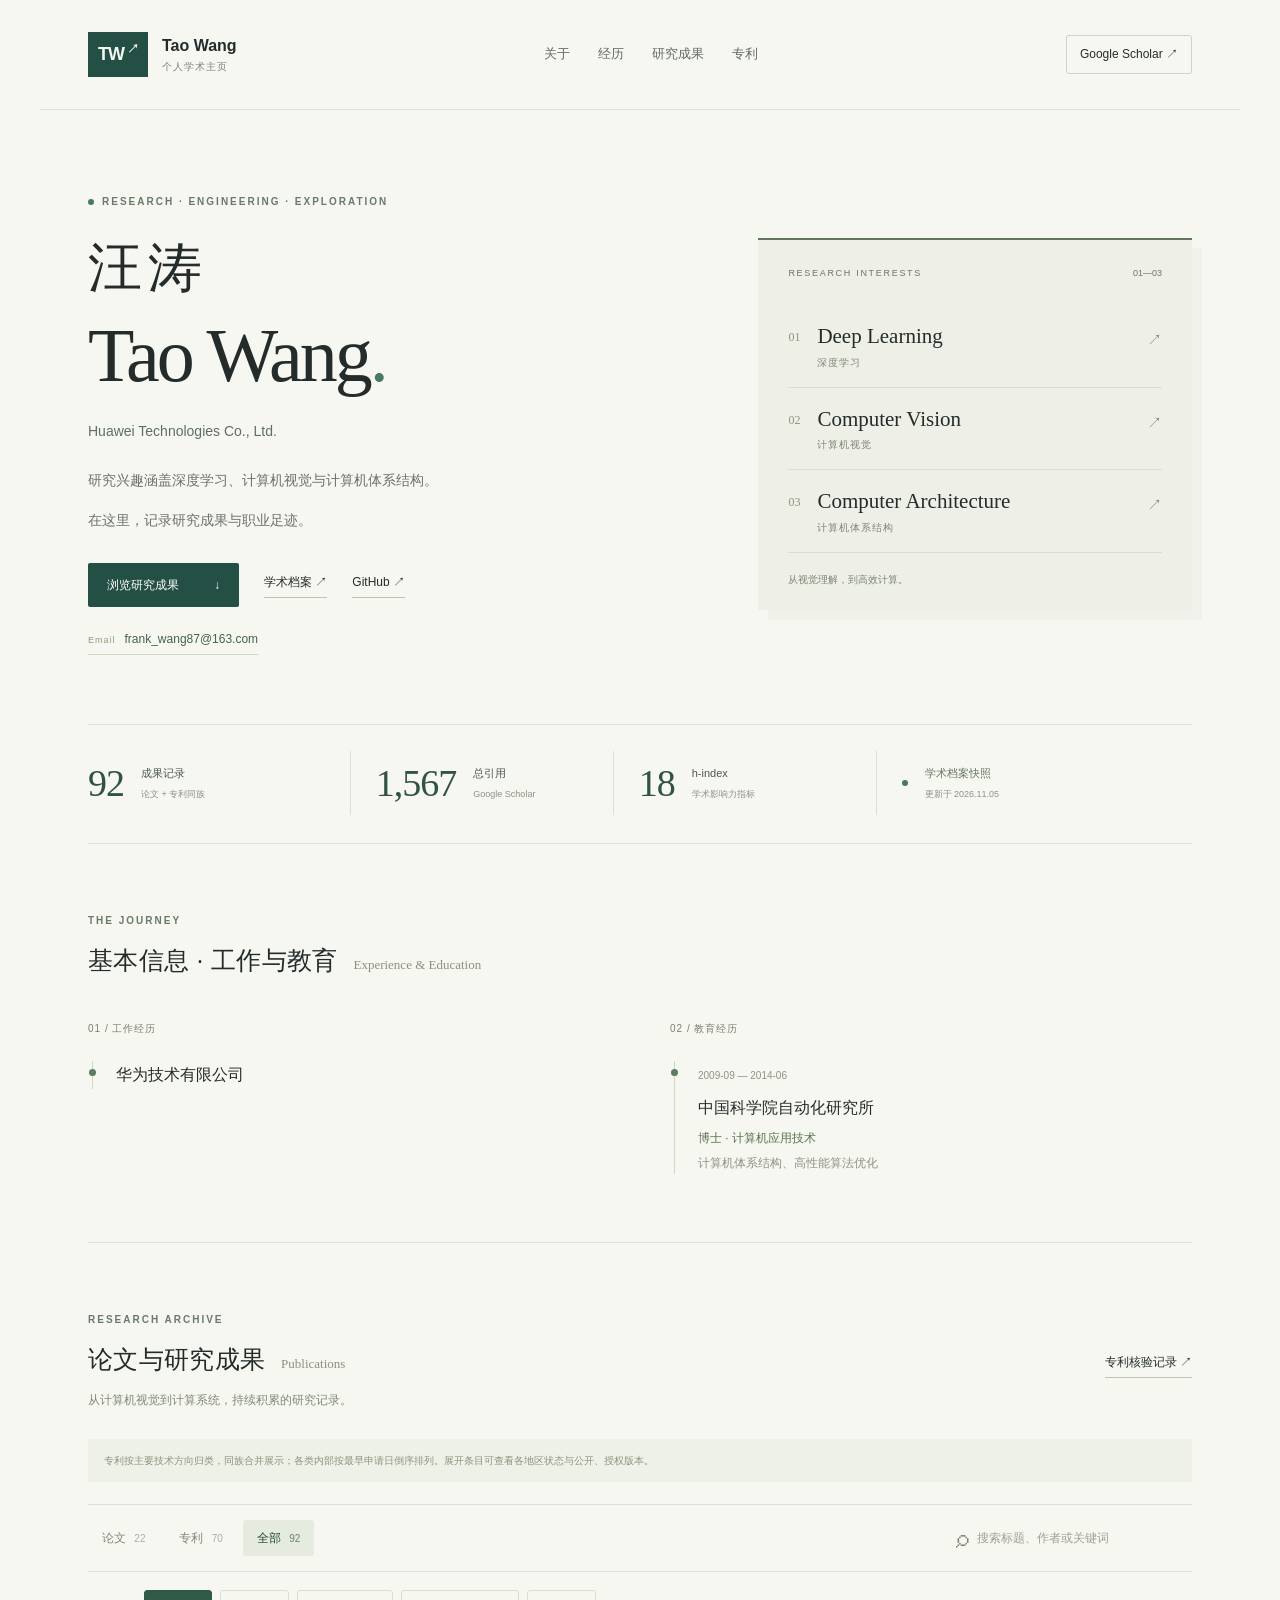
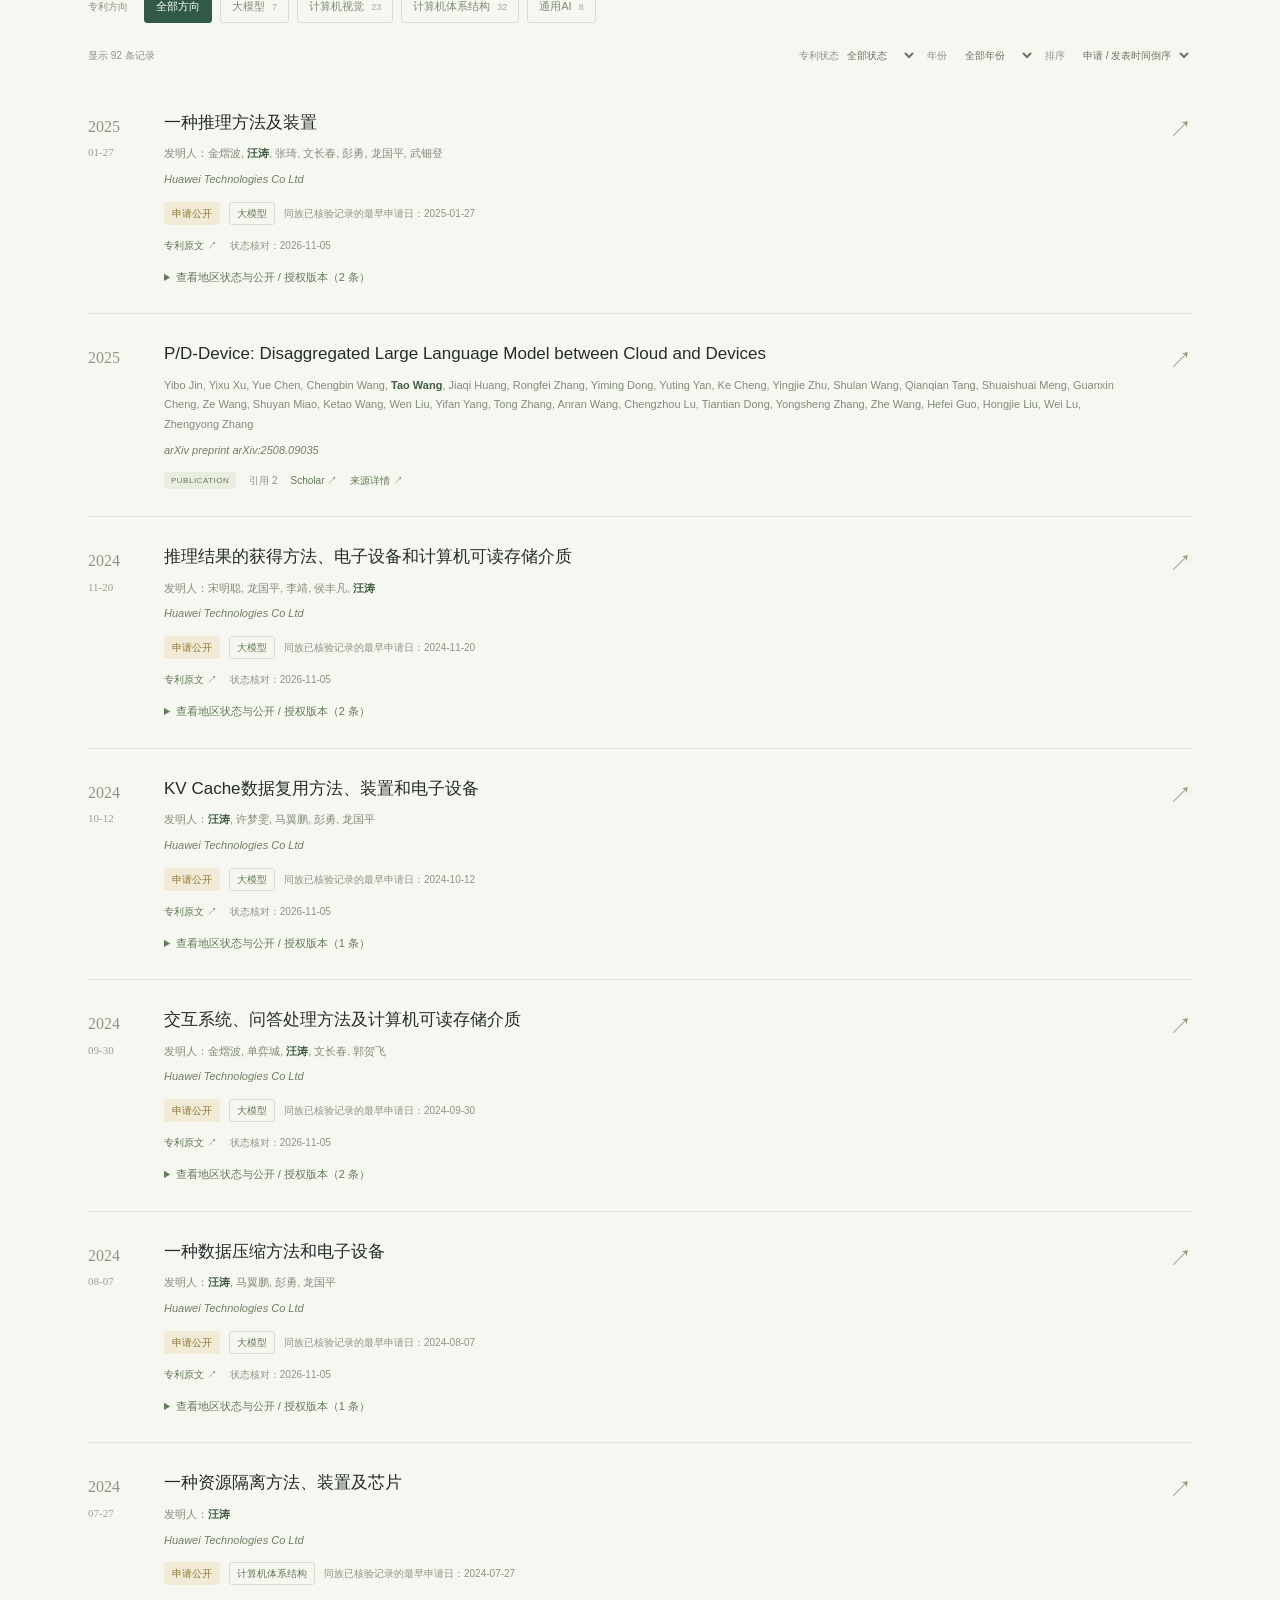
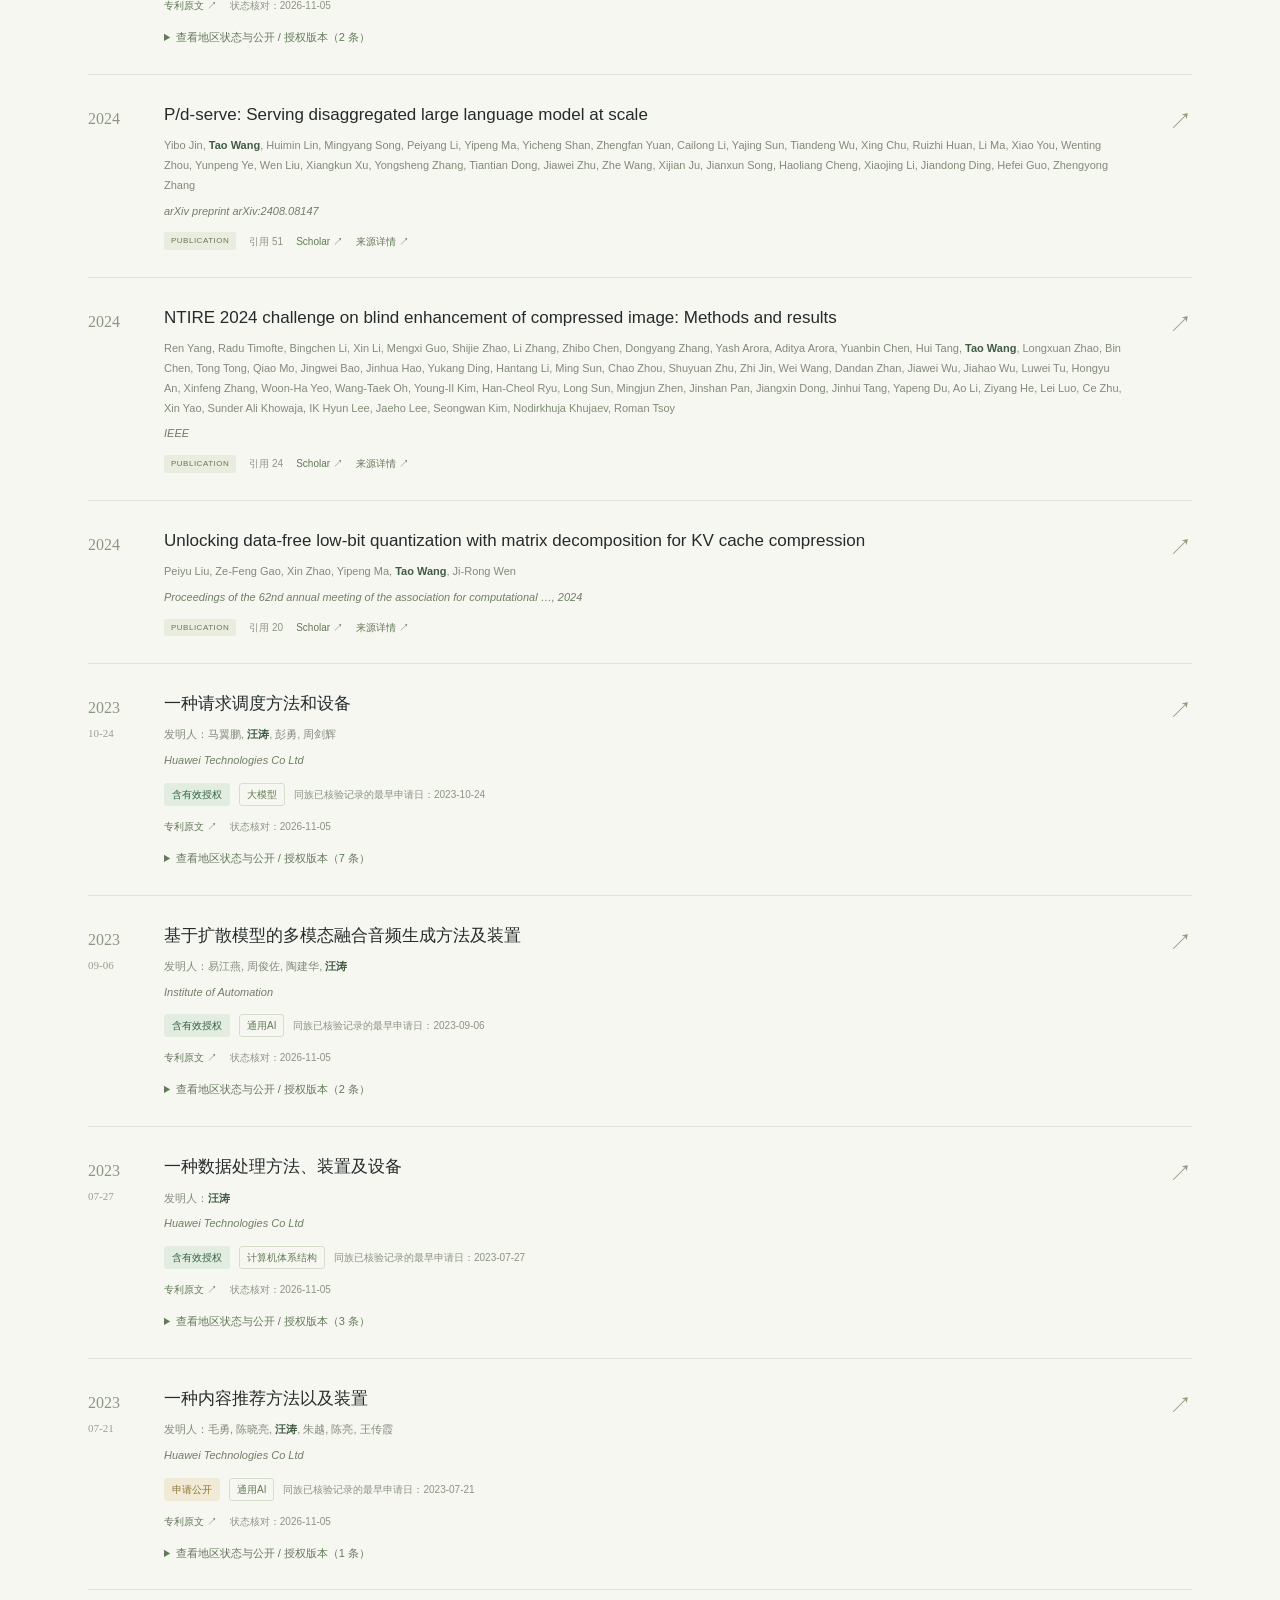
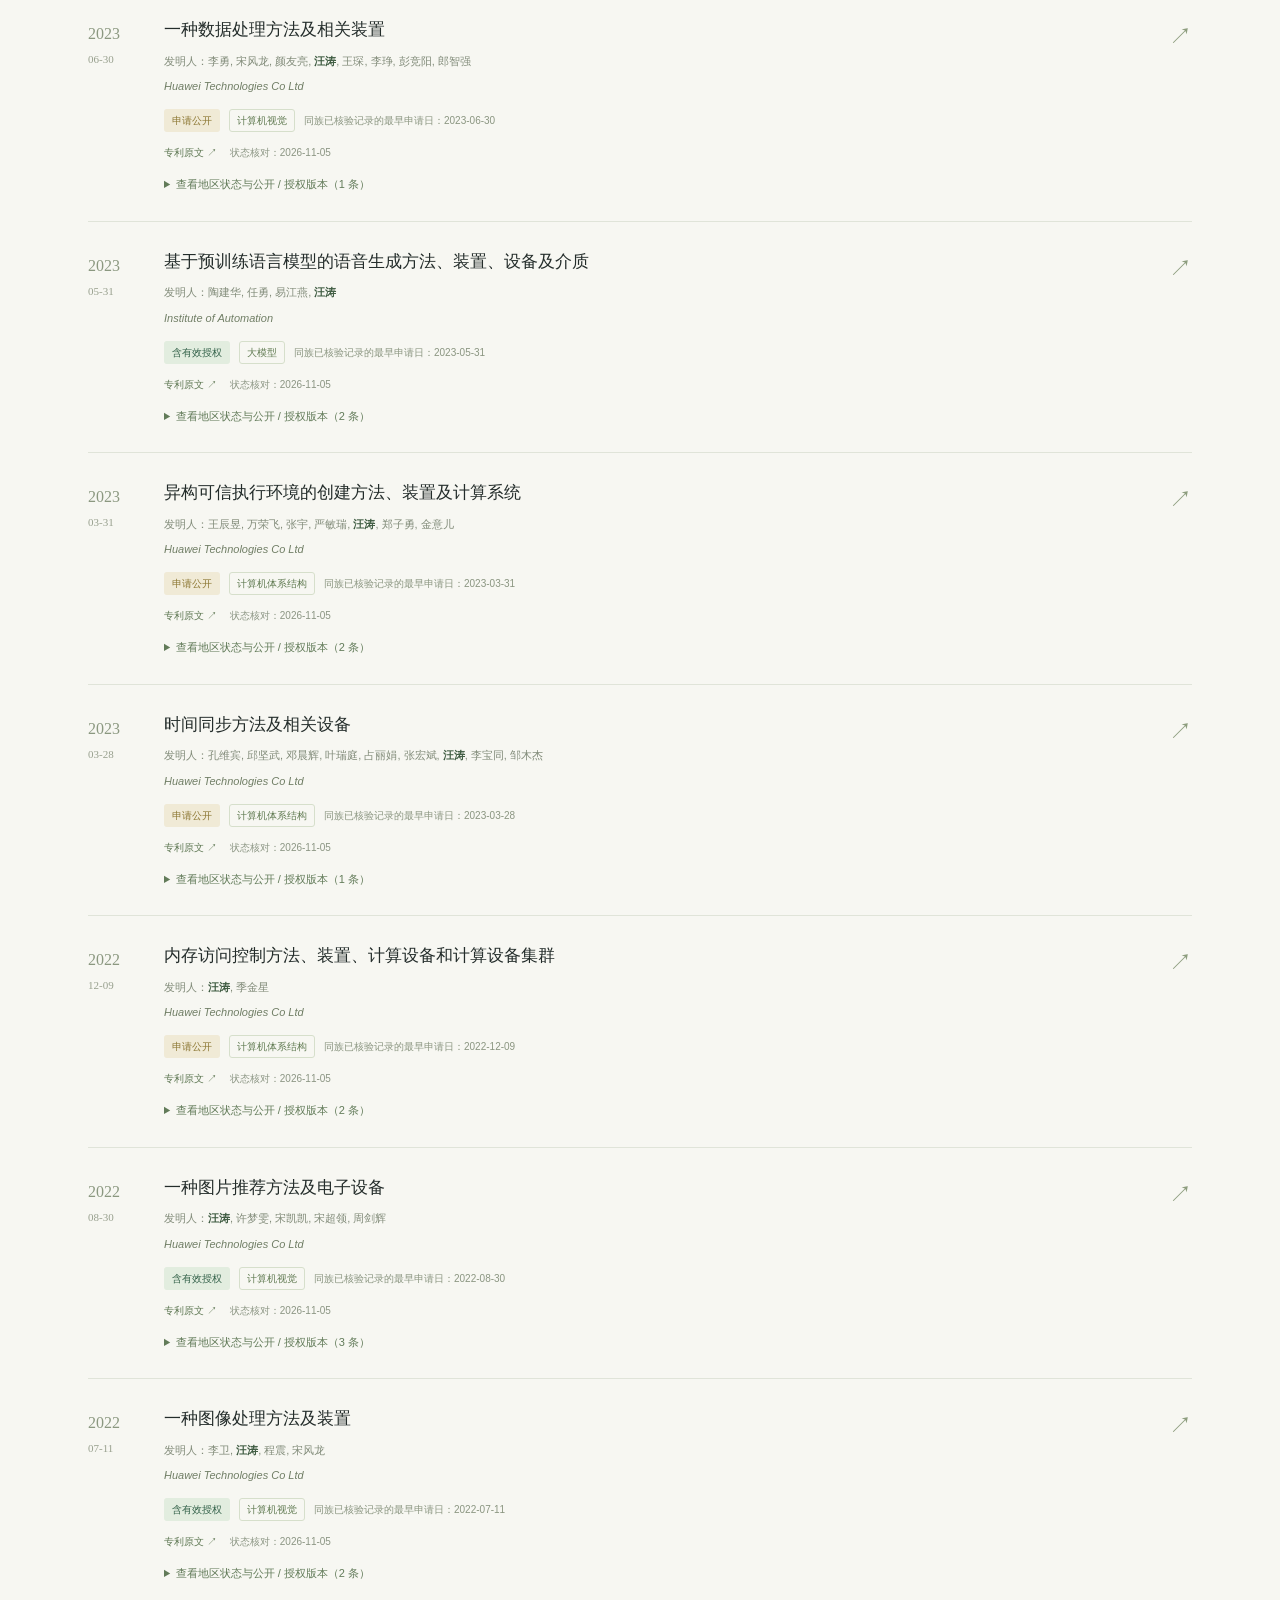
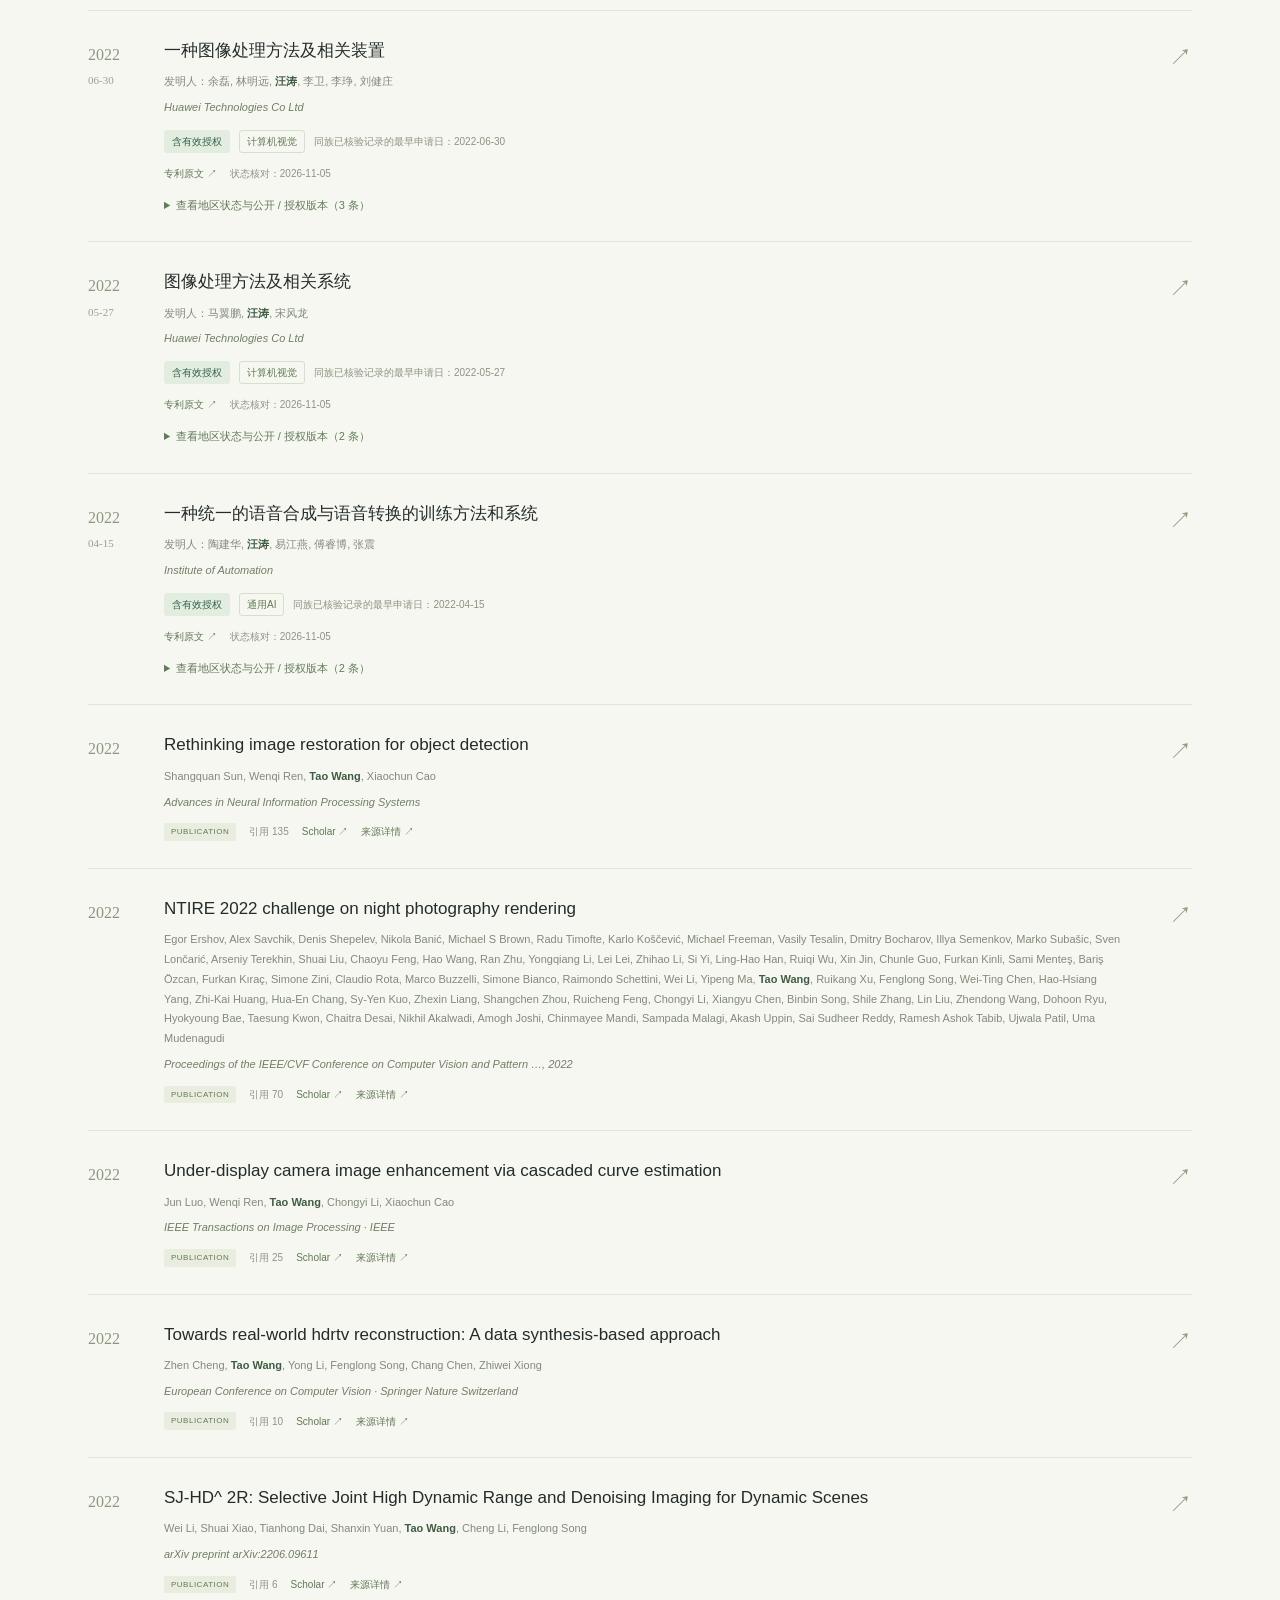
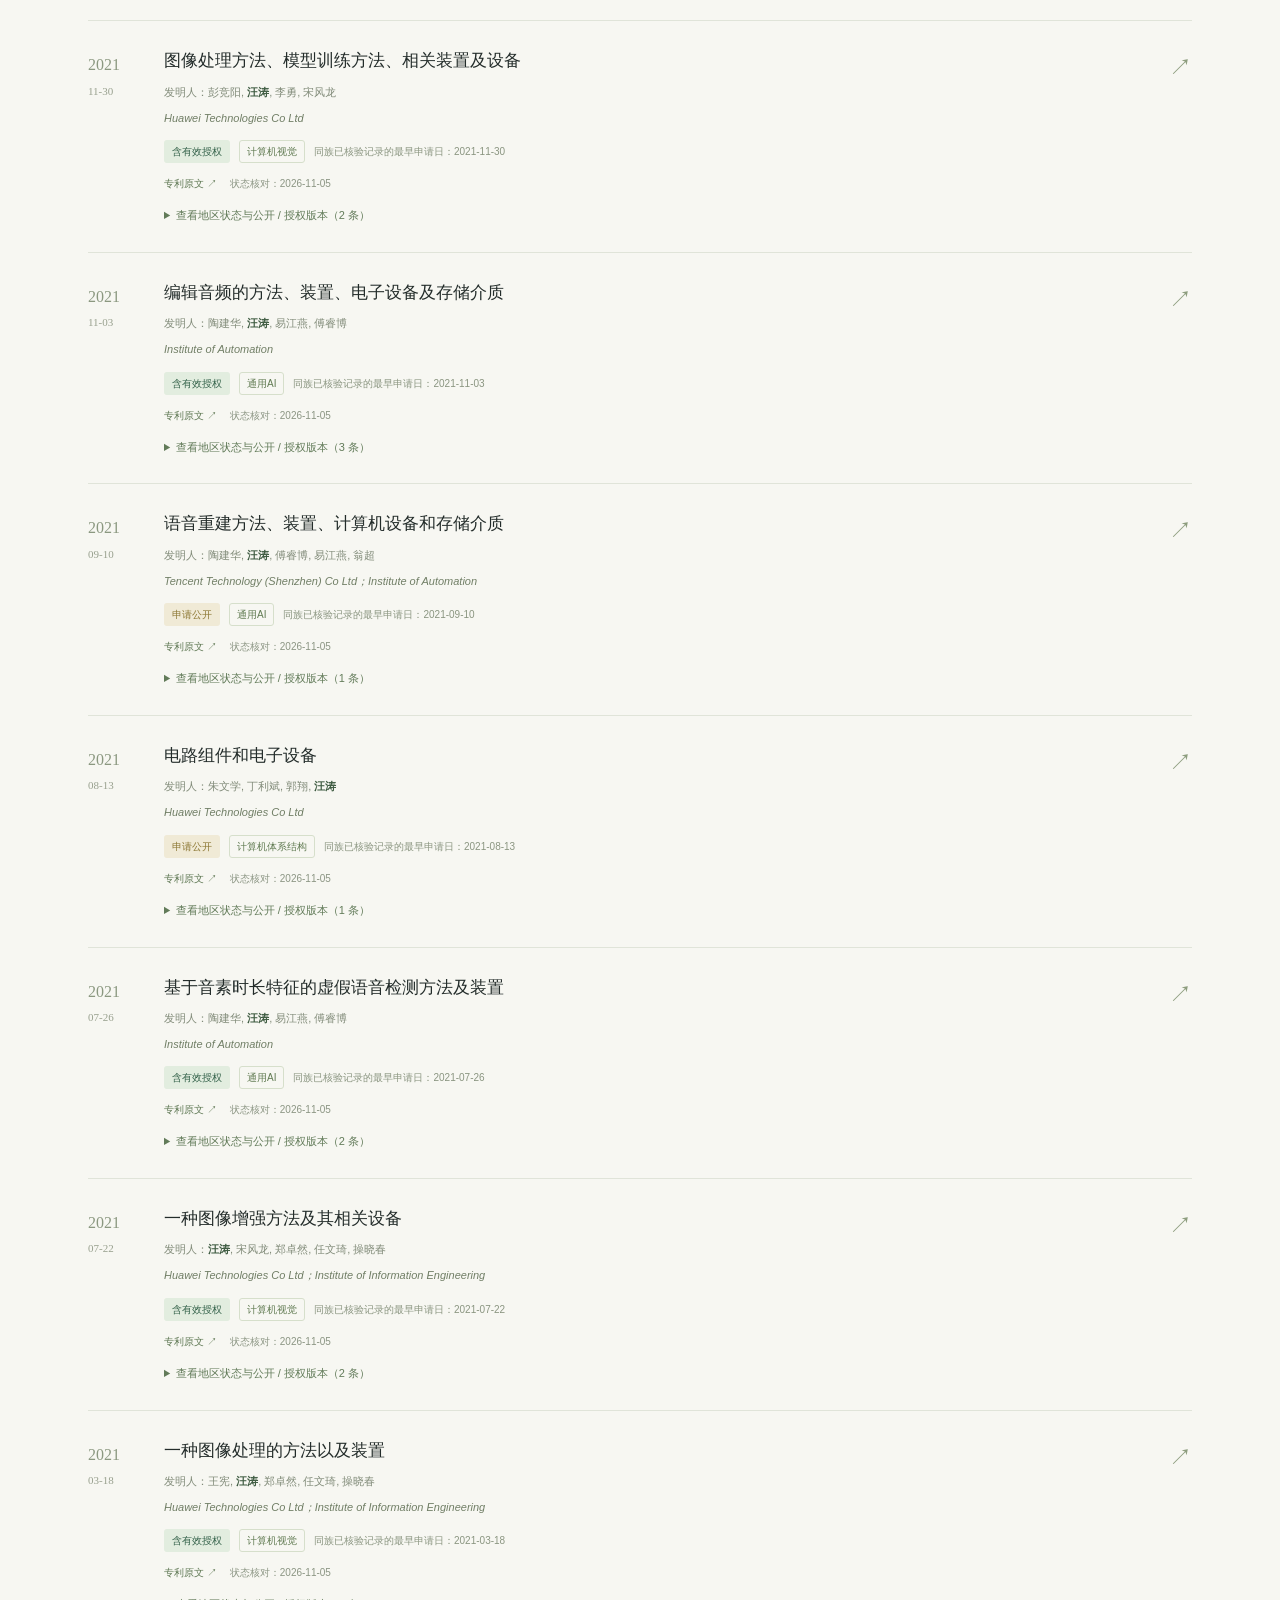
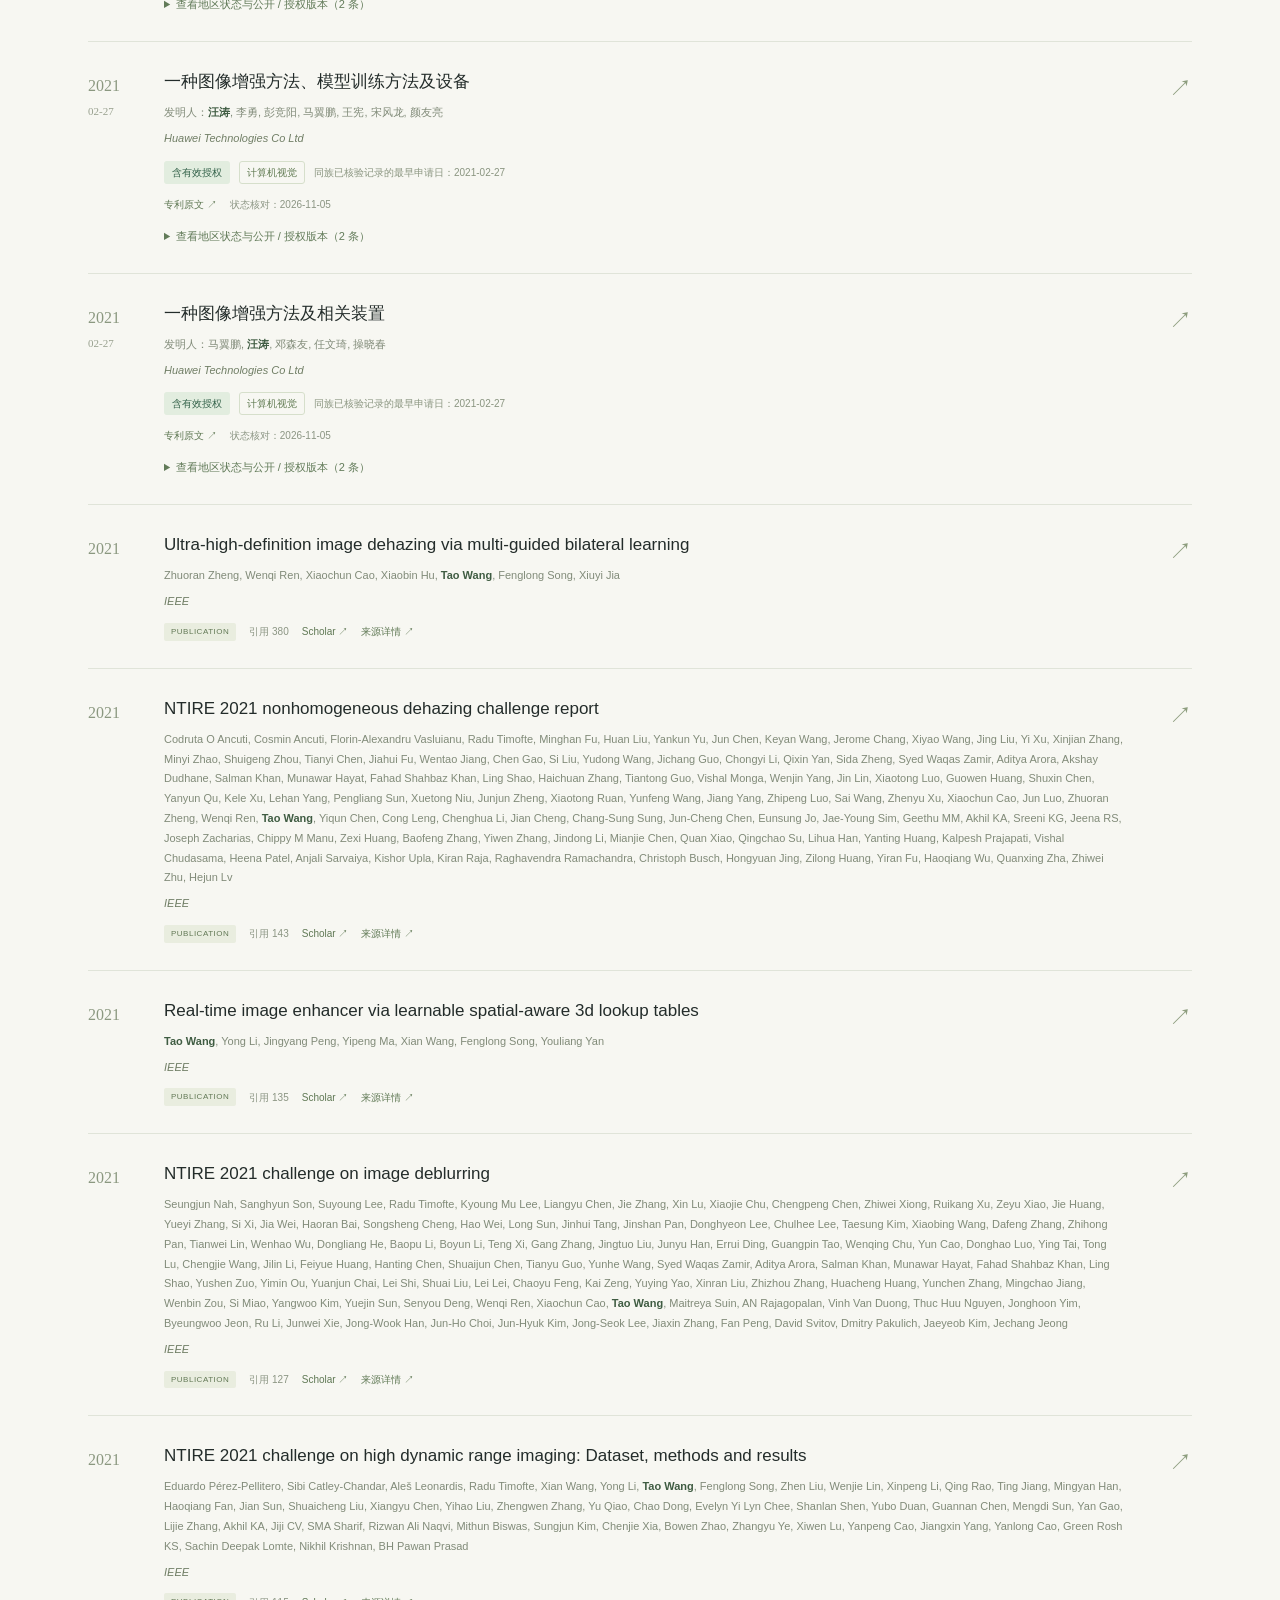
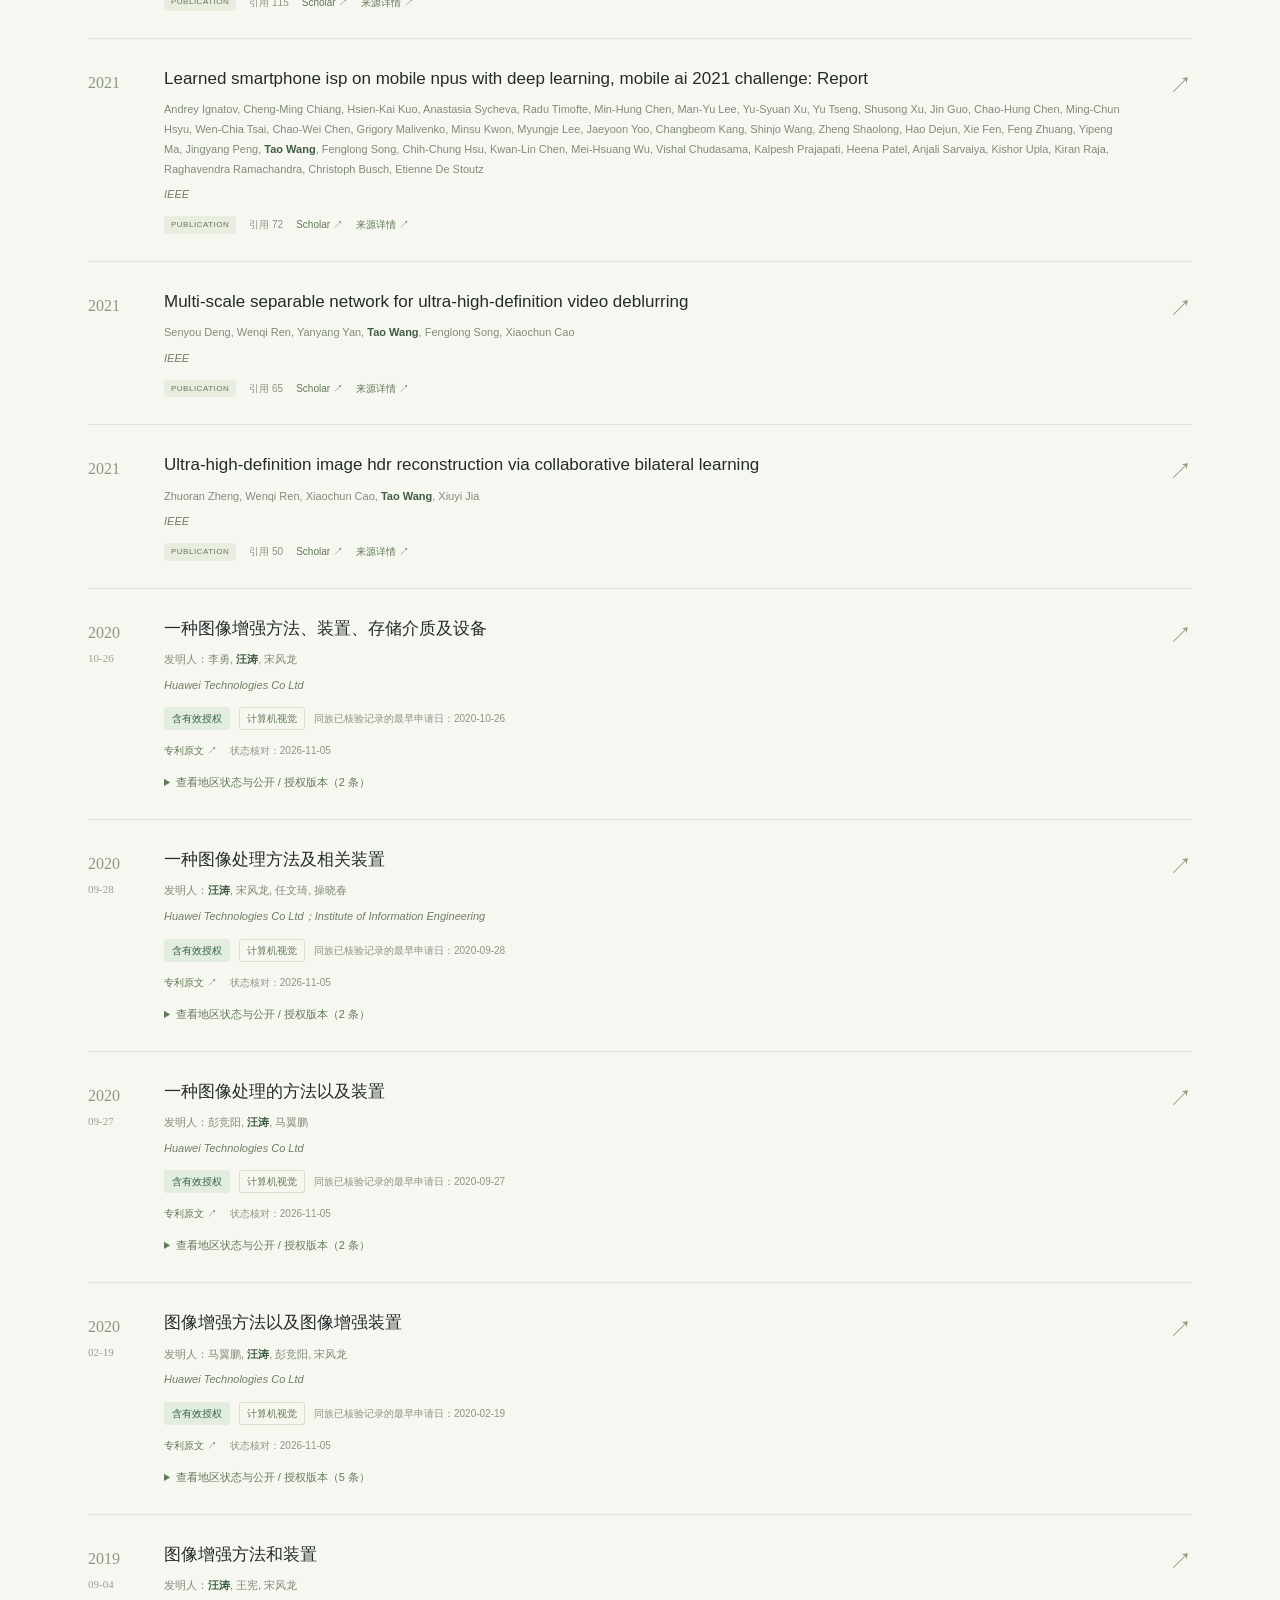
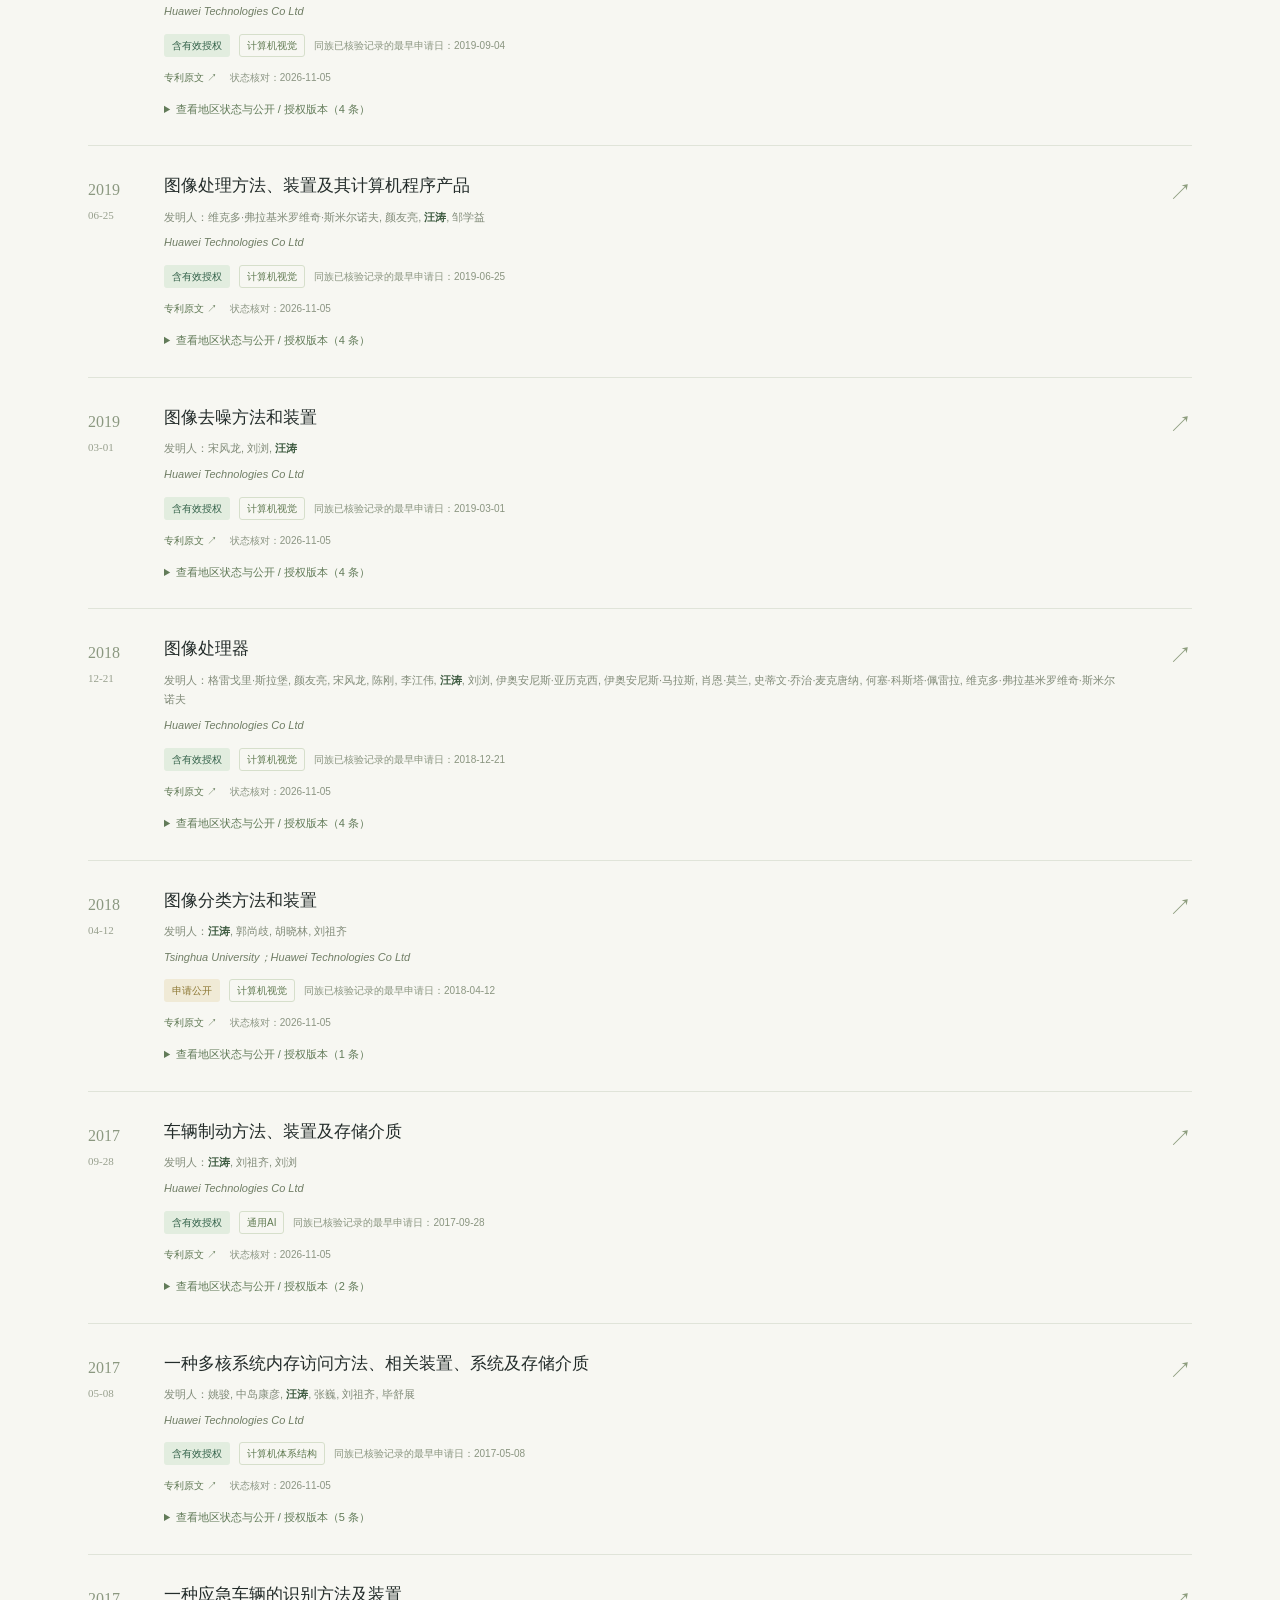
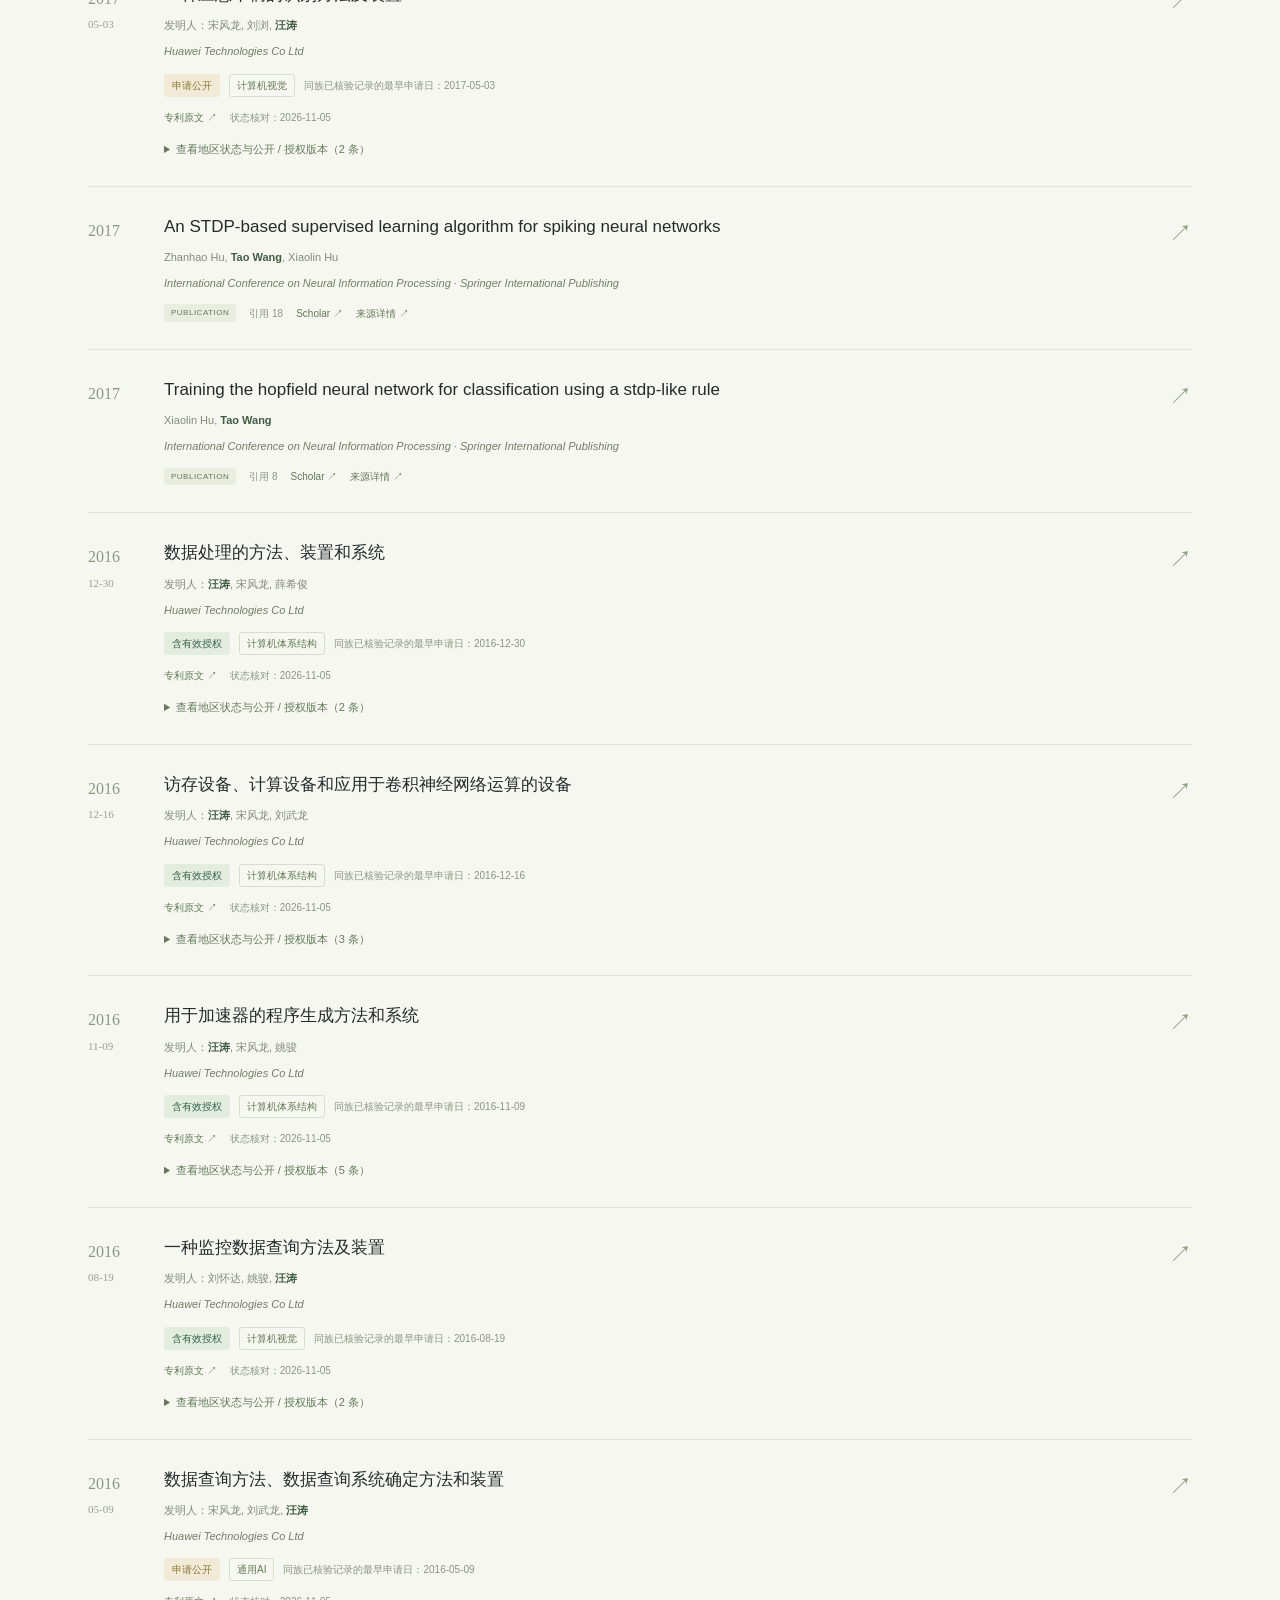
==== index.html @ 73d00e7b "Show email and editable research interests; add author lists to management" ====
<!doctype html>
<html lang="zh-CN" data-site-version="472f7b59dbfa">
<head>
  <meta charset="utf-8"><meta name="viewport" content="width=device-width,initial-scale=1">
  <meta name="description" content="汪涛 Tao Wang 的个人学术主页：研究方向、工作与教育经历、论文和专利。">
  <meta name="theme-color" content="#f7f7f2"><title>汪涛 · Tao Wang · 个人主页</title>
  <link rel="stylesheet" href="style.css?v=472f7b59dbfa"><script src="records.js?v=472f7b59dbfa" defer></script><script src="content.js?v=472f7b59dbfa" defer></script><script src="app.js?v=472f7b59dbfa" defer></script>
  <link rel="canonical" href="https://frank2wang87.github.io/">
  <meta name="robots" content="index, follow">
  <meta property="og:type" content="profile">
  <meta property="og:title" content="汪涛 Tao Wang · 个人学术主页">
  <meta property="og:description" content="深度学习、计算机视觉与计算机体系结构：汪涛的研究论文、专利与个人经历。">
  <meta property="og:url" content="https://frank2wang87.github.io/">
  <script type="application/ld+json">{"@context": "https://schema.org", "@type": "ProfilePage", "url": "https://frank2wang87.github.io/", "mainEntity": {"@type": "Person", "name": "Tao Wang", "alternateName": "汪涛", "url": "https://frank2wang87.github.io/", "affiliation": {"@type": "Organization", "name": "Huawei Technologies Co., Ltd."}, "knowsAbout": ["Deep Learning", "Computer Vision", "Computer Architecture"], "sameAs": ["https://scholar.google.com/citations?user=QIy6O2EAAAAJ&hl=zh-CN", "https://github.com/frank2wang87"]}}</script>
</head>
<body>
<a class="skip" href="#main">跳至正文</a>
<header class="header" id="site-header"><a class="brand" href="#about"><span class="brand-mark">TW<span>↗</span></span><span>Tao Wang<span class="brand-sub">个人学术主页</span></span></a><nav aria-label="主导航"><a href="#about">关于</a><a href="#experience">经历</a><a href="#research">研究成果</a><a href="#patents">专利</a></nav><a class="scholar-nav" href="https://scholar.google.com/citations?user=QIy6O2EAAAAJ&amp;hl=zh-CN" target="_blank" rel="noopener">Google Scholar ↗</a></header>
<main id="main">
<section class="hero" id="about"><div class="hero-copy"><p class="eyebrow"><span class="dot"></span>RESEARCH · ENGINEERING · EXPLORATION</p><h1>汪涛<span>Tao Wang<span class="name-dot">.</span></span></h1><p class="affiliation">Huawei Technologies Co., Ltd.</p><p class="intro">研究兴趣涵盖深度学习、计算机视觉与计算机体系结构。</p><p class="intro">在这里，记录研究成果与职业足迹。</p><div class="hero-actions"><a class="button" href="#research">浏览研究成果 <span>↓</span></a><a class="text-link" href="https://scholar.google.com/citations?user=QIy6O2EAAAAJ&amp;hl=zh-CN" target="_blank" rel="noopener">学术档案 ↗</a><a class="text-link" href="https://github.com/frank2wang87" target="_blank" rel="noopener">GitHub ↗</a></div><div class="contact-details" aria-label="联系方式"><a class="contact-detail" href="mailto:frank_wang87@163.com"><span>Email</span>frank_wang87@163.com</a></div> </div><aside class="research-note"><span class="note-top">RESEARCH INTERESTS <span>01—03</span></span><ol><li><span>01</span><div>Deep Learning<small>深度学习</small> </div><b>↗</b></li><li><span>02</span><div>Computer Vision<small>计算机视觉</small> </div><b>↗</b></li><li><span>03</span><div>Computer Architecture<small>计算机体系结构</small> </div><b>↗</b></li></ol><p>从视觉理解，到高效计算。</p></aside></section>
<section class="metrics" id="scholar-metrics" aria-label="学术概览"><div><strong id="record-count">92</strong><span>成果记录 <small>论文 + 专利同族</small></span></div><div><strong id="citation-count">1,567</strong><span>总引用 <small>Google Scholar</small></span></div><div><strong id="h-index">18</strong><span>h-index <small>学术影响力指标</small></span></div><div class="metric-note"><span class="dot"></span><p>学术档案快照<br><small>更新于 <time>2026.11.05</time></small></p></div></section>
<section class="section experience" id="experience"><div class="section-heading"><div><p class="eyebrow">THE JOURNEY</p><h2>基本信息 · 工作与教育<span>Experience & Education</span></h2></div></div><div class="journey-grid"><article><span class="mini-label">01 / 工作经历</span><div class="timeline"><span class="timeline-dot"></span><h3>华为技术有限公司</h3></div></article><article><span class="mini-label">02 / 教育经历</span><div class="timeline"><span class="timeline-dot"></span><small>2009-09 — 2014-06</small><h3>中国科学院自动化研究所</h3><p class="journey-subtitle">博士 · 计算机应用技术</p><p>计算机体系结构、高性能算法优化</p></div></article></div></section>
<section class="section" id="research"><div class="section-heading"><div><p class="eyebrow">RESEARCH ARCHIVE</p><h2>论文与研究成果<span>Publications</span></h2></div><a class="text-link export" href="patent-review.html">专利核验记录 ↗</a></div><p class="section-description" id="research-description">从计算机视觉到计算系统，持续积累的研究记录。</p><p class="patent-help">专利按主要技术方向归类，同族合并展示；各类内部按最早申请日倒序排列。展开条目可查看各地区状态与公开、授权版本。</p><div class="toolbar"><div class="tabs" role="group" aria-label="成果类型"><button data-type="paper" aria-pressed="false">论文 <span id="paper-n">22</span></button><button data-type="patent" aria-pressed="false">专利 <span id="patent-n">70</span></button><button data-type="all" class="active" aria-pressed="true">全部 <span id="all-n">92</span></button></div><label class="search"><span aria-hidden="true">⌕</span><input type="search" id="search" placeholder="搜索标题、作者或关键词" aria-label="搜索成果"></label></div><div class="category-filters" id="category-filters" role="group" aria-label="专利方向"><span>专利方向</span><button data-category="all" class="active" aria-pressed="true">全部方向</button><button data-category="大模型" aria-pressed="false">大模型 <small id="category-count-0">7</small></button><button data-category="计算机视觉" aria-pressed="false">计算机视觉 <small id="category-count-1">23</small></button><button data-category="计算机体系结构" aria-pressed="false">计算机体系结构 <small id="category-count-2">32</small></button><button data-category="通用AI" aria-pressed="false">通用AI <small id="category-count-3">8</small></button></div><div class="list-meta"><p id="result-count" aria-live="polite">显示 92 条记录</p><div><span id="patent-status-wrap"><label for="patent-status">专利状态</label><select id="patent-status"><option value="all">全部状态</option><option value="active">含有效授权</option><option value="pending">申请公开</option></select></span><label for="year">年份</label><select id="year"><option value="all">全部年份</option></select><label for="sort">排序</label><select id="sort"><option value="year">申请 / 发表时间倒序</option><option value="citations">引用由高到低</option><option value="title">标题 A–Z</option></select></div></div><div id="publication-list" class="publication-list"><!-- RECORDS:START --><article class="publication patent-record" id="family-100643439"><div class="pub-year">2025<small>01-27</small></div><div><h3><a class="" href="https://patents.google.com/patent/CN122472185A/zh" target="_blank" rel="noopener">一种推理方法及装置</a></h3><p class="authors">发明人：金熠波, <strong>汪涛</strong>, 张琦, 文长春, 彭勇, 龙国平, 武钿登</p><p class="venue">Huawei Technologies Co Ltd</p><div class="patent-meta"><span class="status-badge status-pending">申请公开</span><span class="category-badge">大模型</span><span>同族已核验记录的最早申请日：2025-01-27</span></div><div class="pub-bottom"><a class="" href="https://patents.google.com/patent/CN122472185A/zh" target="_blank" rel="noopener">专利原文 ↗</a><span class="cite">状态核对：2026-11-05</span></div><details class="family-details"><summary>查看地区状态与公开 / 授权版本（2 条）</summary><ul><li><div><a class="" href="https://patents.google.com/patent/WO2026157262A1/en" target="_blank" rel="noopener">WO2026157262A1 ↗</a> <span class="member-status">申请公开（来源 Pending）</span></div><p>申请号：PCT/CN2025/121083 · 申请日：2025-09-12 · Google Patents</p><p>发明人：金熠波、汪涛、张琦、文长春、彭勇、龙国平、武钿登</p></li><li><div><a class="" href="https://patents.google.com/patent/CN122472185A/zh" target="_blank" rel="noopener">CN122472185A ↗</a> <span class="member-status">申请公开（来源 Pending）</span></div><p>申请号：CN202510127605.5A · 申请日：2025-01-27 · Google Patents</p><p>发明人：金熠波、汪涛、张琦、文长春、彭勇、龙国平、武钿登</p></li></ul><p class="source-note">同申请的公开/授权版本及有同族或分案证据的记录合并展示；独立地区的状态分别保留。 方向归类：依据标题、摘要或说明书中的语言模型、生成式推理、Prefill/Decode、KV Cache 或预训练语言模型语音生成等主要应用主题归类。 </p></details></div><div class="pub-arrow"><a class="" href="https://patents.google.com/patent/CN122472185A/zh" target="_blank" rel="noopener">↗</a></div></article><article class="publication"><div class="pub-year">2025</div><div><h3><a class="" href="https://scholar.google.com/citations?view_op=view_citation&amp;hl=zh-CN&amp;user=QIy6O2EAAAAJ&amp;pagesize=100&amp;citation_for_view=QIy6O2EAAAAJ:maZDTaKrznsC" target="_blank" rel="noopener">P/D-Device: Disaggregated Large Language Model between Cloud and Devices</a></h3><p class="authors">Yibo Jin, Yixu Xu, Yue Chen, Chengbin Wang, <strong>Tao Wang</strong>, Jiaqi Huang, Rongfei Zhang, Yiming Dong, Yuting Yan, Ke Cheng, Yingjie Zhu, Shulan Wang, Qianqian Tang, Shuaishuai Meng, Guanxin Cheng, Ze Wang, Shuyan Miao, Ketao Wang, Wen Liu, Yifan Yang, Tong Zhang, Anran Wang, Chengzhou Lu, Tiantian Dong, Yongsheng Zhang, Zhe Wang, Hefei Guo, Hongjie Liu, Wei Lu, Zhengyong Zhang</p><p class="venue">arXiv preprint arXiv:2508.09035</p><div class="pub-bottom"><span class="tag">PUBLICATION</span><span class="cite">引用 2</span><a class="" href="https://scholar.google.com/citations?view_op=view_citation&amp;hl=zh-CN&amp;user=QIy6O2EAAAAJ&amp;pagesize=100&amp;citation_for_view=QIy6O2EAAAAJ:maZDTaKrznsC" target="_blank" rel="noopener">Scholar ↗</a><a class="" href="https://arxiv.org/abs/2508.09035" target="_blank" rel="noopener">来源详情 ↗</a></div></div><div class="pub-arrow"><a class="" href="https://arxiv.org/abs/2508.09035" target="_blank" rel="noopener">↗</a></div></article><article class="publication patent-record" id="family-99808670"><div class="pub-year">2024<small>11-20</small></div><div><h3><a class="" href="https://patents.google.com/patent/CN122072839A/zh" target="_blank" rel="noopener">推理结果的获得方法、电子设备和计算机可读存储介质</a></h3><p class="authors">发明人：宋明聪, 龙国平, 李靖, 侯丰凡, <strong>汪涛</strong></p><p class="venue">Huawei Technologies Co Ltd</p><div class="patent-meta"><span class="status-badge status-pending">申请公开</span><span class="category-badge">大模型</span><span>同族已核验记录的最早申请日：2024-11-20</span></div><div class="pub-bottom"><a class="" href="https://patents.google.com/patent/CN122072839A/zh" target="_blank" rel="noopener">专利原文 ↗</a><span class="cite">状态核对：2026-11-05</span></div><details class="family-details"><summary>查看地区状态与公开 / 授权版本（2 条）</summary><ul><li><div><a class="" href="https://patents.google.com/patent/WO2026108290A1/en" target="_blank" rel="noopener">WO2026108290A1 ↗</a> <span class="member-status">申请公开（来源 Pending）</span></div><p>申请号：PCT/CN2025/117036 · 申请日：2025-08-26 · Google Patents</p><p>发明人：宋明聪、龙国平、李靖、侯丰凡、汪涛</p></li><li><div><a class="" href="https://patents.google.com/patent/CN122072839A/zh" target="_blank" rel="noopener">CN122072839A ↗</a> <span class="member-status">申请公开（来源 Pending）</span></div><p>申请号：CN202411670087.3A · 申请日：2024-11-20 · Google Patents</p><p>发明人：宋明聪、龙国平、李靖、侯丰凡、汪涛</p></li></ul><p class="source-note">同申请的公开/授权版本及有同族或分案证据的记录合并展示；独立地区的状态分别保留。 方向归类：依据标题、摘要或说明书中的语言模型、生成式推理、Prefill/Decode、KV Cache 或预训练语言模型语音生成等主要应用主题归类。 </p></details></div><div class="pub-arrow"><a class="" href="https://patents.google.com/patent/CN122072839A/zh" target="_blank" rel="noopener">↗</a></div></article><article class="publication patent-record" id="family-99377518"><div class="pub-year">2024<small>10-12</small></div><div><h3><a class="" href="https://patents.google.com/patent/CN121860027A/zh" target="_blank" rel="noopener">KV Cache数据复用方法、装置和电子设备</a></h3><p class="authors">发明人：<strong>汪涛</strong>, 许梦雯, 马翼鹏, 彭勇, 龙国平</p><p class="venue">Huawei Technologies Co Ltd</p><div class="patent-meta"><span class="status-badge status-pending">申请公开</span><span class="category-badge">大模型</span><span>同族已核验记录的最早申请日：2024-10-12</span></div><div class="pub-bottom"><a class="" href="https://patents.google.com/patent/CN121860027A/zh" target="_blank" rel="noopener">专利原文 ↗</a><span class="cite">状态核对：2026-11-05</span></div><details class="family-details"><summary>查看地区状态与公开 / 授权版本（1 条）</summary><ul><li><div><a class="" href="https://patents.google.com/patent/CN121860027A/zh" target="_blank" rel="noopener">CN121860027A ↗</a> <span class="member-status">申请公开（来源 Pending）</span></div><p>申请号：CN202411428710.4A · 申请日：2024-10-12 · Google Patents</p><p>发明人：汪涛、许梦雯、马翼鹏、彭勇、龙国平</p></li></ul><p class="source-note">同申请的公开/授权版本及有同族或分案证据的记录合并展示；独立地区的状态分别保留。 方向归类：依据标题、摘要或说明书中的语言模型、生成式推理、Prefill/Decode、KV Cache 或预训练语言模型语音生成等主要应用主题归类。 </p></details></div><div class="pub-arrow"><a class="" href="https://patents.google.com/patent/CN121860027A/zh" target="_blank" rel="noopener">↗</a></div></article><article class="publication patent-record" id="family-99176871"><div class="pub-year">2024<small>09-30</small></div><div><h3><a class="" href="https://patents.google.com/patent/CN121765034A/zh" target="_blank" rel="noopener">交互系统、问答处理方法及计算机可读存储介质</a></h3><p class="authors">发明人：金熠波, 单弈城, <strong>汪涛</strong>, 文长春, 郭贺飞</p><p class="venue">Huawei Technologies Co Ltd</p><div class="patent-meta"><span class="status-badge status-pending">申请公开</span><span class="category-badge">大模型</span><span>同族已核验记录的最早申请日：2024-09-30</span></div><div class="pub-bottom"><a class="" href="https://patents.google.com/patent/CN121765034A/zh" target="_blank" rel="noopener">专利原文 ↗</a><span class="cite">状态核对：2026-11-05</span></div><details class="family-details"><summary>查看地区状态与公开 / 授权版本（2 条）</summary><ul><li><div><a class="" href="https://patents.google.com/patent/WO2026066344A1/en" target="_blank" rel="noopener">WO2026066344A1 ↗</a> <span class="member-status">申请公开（来源 Pending）</span></div><p>申请号：PCT/CN2025/104107 · 申请日：2025-06-26 · Google Patents</p><p>发明人：金熠波、单弈城、汪涛、文长春、郭贺飞</p></li><li><div><a class="" href="https://patents.google.com/patent/CN121765034A/zh" target="_blank" rel="noopener">CN121765034A ↗</a> <span class="member-status">申请公开（来源 Pending）</span></div><p>申请号：CN202411396990.5A · 申请日：2024-09-30 · Google Patents</p><p>发明人：金熠波、单弈城、汪涛、文长春、郭贺飞</p></li></ul><p class="source-note">同申请的公开/授权版本及有同族或分案证据的记录合并展示；独立地区的状态分别保留。 方向归类：依据标题、摘要或说明书中的语言模型、生成式推理、Prefill/Decode、KV Cache 或预训练语言模型语音生成等主要应用主题归类。 </p></details></div><div class="pub-arrow"><a class="" href="https://patents.google.com/patent/CN121765034A/zh" target="_blank" rel="noopener">↗</a></div></article><article class="publication patent-record" id="family-98676338"><div class="pub-year">2024<small>08-07</small></div><div><h3><a class="" href="https://patents.google.com/patent/CN121508542A/zh" target="_blank" rel="noopener">一种数据压缩方法和电子设备</a></h3><p class="authors">发明人：<strong>汪涛</strong>, 马翼鹏, 彭勇, 龙国平</p><p class="venue">Huawei Technologies Co Ltd</p><div class="patent-meta"><span class="status-badge status-pending">申请公开</span><span class="category-badge">大模型</span><span>同族已核验记录的最早申请日：2024-08-07</span></div><div class="pub-bottom"><a class="" href="https://patents.google.com/patent/CN121508542A/zh" target="_blank" rel="noopener">专利原文 ↗</a><span class="cite">状态核对：2026-11-05</span></div><details class="family-details"><summary>查看地区状态与公开 / 授权版本（1 条）</summary><ul><li><div><a class="" href="https://patents.google.com/patent/CN121508542A/zh" target="_blank" rel="noopener">CN121508542A ↗</a> <span class="member-status">申请公开（来源 Pending）</span></div><p>申请号：CN202411083234.7A · 申请日：2024-08-07 · Google Patents</p><p>发明人：汪涛、马翼鹏、彭勇、龙国平</p></li></ul><p class="source-note">同申请的公开/授权版本及有同族或分案证据的记录合并展示；独立地区的状态分别保留。 方向归类：依据标题、摘要或说明书中的语言模型、生成式推理、Prefill/Decode、KV Cache 或预训练语言模型语音生成等主要应用主题归类。 </p></details></div><div class="pub-arrow"><a class="" href="https://patents.google.com/patent/CN121508542A/zh" target="_blank" rel="noopener">↗</a></div></article><article class="publication patent-record" id="family-98486413"><div class="pub-year">2024<small>07-27</small></div><div><h3><a class="" href="https://patents.google.com/patent/CN121413015A/zh" target="_blank" rel="noopener">一种资源隔离方法、装置及芯片</a></h3><p class="authors">发明人：<strong>汪涛</strong></p><p class="venue">Huawei Technologies Co Ltd</p><div class="patent-meta"><span class="status-badge status-pending">申请公开</span><span class="category-badge">计算机体系结构</span><span>同族已核验记录的最早申请日：2024-07-27</span></div><div class="pub-bottom"><a class="" href="https://patents.google.com/patent/CN121413015A/zh" target="_blank" rel="noopener">专利原文 ↗</a><span class="cite">状态核对：2026-11-05</span></div><details class="family-details"><summary>查看地区状态与公开 / 授权版本（2 条）</summary><ul><li><div><a class="" href="https://patents.google.com/patent/WO2026025851A1/en" target="_blank" rel="noopener">WO2026025851A1 ↗</a> <span class="member-status">申请公开（来源 Pending）</span></div><p>申请号：PCT/CN2025/076394 · 申请日：2025-02-08 · Google Patents</p><p>发明人：汪涛</p></li><li><div><a class="" href="https://patents.google.com/patent/CN121413015A/zh" target="_blank" rel="noopener">CN121413015A ↗</a> <span class="member-status">申请公开（来源 Pending）</span></div><p>申请号：CN202411017693.5A · 申请日：2024-07-27 · Google Patents</p><p>发明人：汪涛</p></li></ul><p class="source-note">同申请的公开/授权版本及有同族或分案证据的记录合并展示；独立地区的状态分别保留。 方向归类：依据处理器、指令集、并行计算、FFT 数据通路、存储访问、硬件互连及计算安全等主要技术主题归类。 </p></details></div><div class="pub-arrow"><a class="" href="https://patents.google.com/patent/CN121413015A/zh" target="_blank" rel="noopener">↗</a></div></article><article class="publication"><div class="pub-year">2024</div><div><h3><a class="" href="https://scholar.google.com/citations?view_op=view_citation&amp;hl=zh-CN&amp;user=QIy6O2EAAAAJ&amp;pagesize=100&amp;citation_for_view=QIy6O2EAAAAJ:mB3voiENLucC" target="_blank" rel="noopener">P/d-serve: Serving disaggregated large language model at scale</a></h3><p class="authors">Yibo Jin, <strong>Tao Wang</strong>, Huimin Lin, Mingyang Song, Peiyang Li, Yipeng Ma, Yicheng Shan, Zhengfan Yuan, Cailong Li, Yajing Sun, Tiandeng Wu, Xing Chu, Ruizhi Huan, Li Ma, Xiao You, Wenting Zhou, Yunpeng Ye, Wen Liu, Xiangkun Xu, Yongsheng Zhang, Tiantian Dong, Jiawei Zhu, Zhe Wang, Xijian Ju, Jianxun Song, Haoliang Cheng, Xiaojing Li, Jiandong Ding, Hefei Guo, Zhengyong Zhang</p><p class="venue">arXiv preprint arXiv:2408.08147</p><div class="pub-bottom"><span class="tag">PUBLICATION</span><span class="cite">引用 51</span><a class="" href="https://scholar.google.com/citations?view_op=view_citation&amp;hl=zh-CN&amp;user=QIy6O2EAAAAJ&amp;pagesize=100&amp;citation_for_view=QIy6O2EAAAAJ:mB3voiENLucC" target="_blank" rel="noopener">Scholar ↗</a><a class="" href="https://arxiv.org/abs/2408.08147" target="_blank" rel="noopener">来源详情 ↗</a></div></div><div class="pub-arrow"><a class="" href="https://arxiv.org/abs/2408.08147" target="_blank" rel="noopener">↗</a></div></article><article class="publication"><div class="pub-year">2024</div><div><h3><a class="" href="https://scholar.google.com/citations?view_op=view_citation&amp;hl=zh-CN&amp;user=QIy6O2EAAAAJ&amp;pagesize=100&amp;citation_for_view=QIy6O2EAAAAJ:iH-uZ7U-co4C" target="_blank" rel="noopener">NTIRE 2024 challenge on blind enhancement of compressed image: Methods and results</a></h3><p class="authors">Ren Yang, Radu Timofte, Bingchen Li, Xin Li, Mengxi Guo, Shijie Zhao, Li Zhang, Zhibo Chen, Dongyang Zhang, Yash Arora, Aditya Arora, Yuanbin Chen, Hui Tang, <strong>Tao Wang</strong>, Longxuan Zhao, Bin Chen, Tong Tong, Qiao Mo, Jingwei Bao, Jinhua Hao, Yukang Ding, Hantang Li, Ming Sun, Chao Zhou, Shuyuan Zhu, Zhi Jin, Wei Wang, Dandan Zhan, Jiawei Wu, Jiahao Wu, Luwei Tu, Hongyu An, Xinfeng Zhang, Woon-Ha Yeo, Wang-Taek Oh, Young-Il Kim, Han-Cheol Ryu, Long Sun, Mingjun Zhen, Jinshan Pan, Jiangxin Dong, Jinhui Tang, Yapeng Du, Ao Li, Ziyang He, Lei Luo, Ce Zhu, Xin Yao, Sunder Ali Khowaja, IK Hyun Lee, Jaeho Lee, Seongwan Kim, Nodirkhuja Khujaev, Roman Tsoy</p><p class="venue">IEEE</p><div class="pub-bottom"><span class="tag">PUBLICATION</span><span class="cite">引用 24</span><a class="" href="https://scholar.google.com/citations?view_op=view_citation&amp;hl=zh-CN&amp;user=QIy6O2EAAAAJ&amp;pagesize=100&amp;citation_for_view=QIy6O2EAAAAJ:iH-uZ7U-co4C" target="_blank" rel="noopener">Scholar ↗</a><a class="" href="https://ieeexplore.ieee.org/abstract/document/10678543/" target="_blank" rel="noopener">来源详情 ↗</a></div></div><div class="pub-arrow"><a class="" href="https://ieeexplore.ieee.org/abstract/document/10678543/" target="_blank" rel="noopener">↗</a></div></article><article class="publication"><div class="pub-year">2024</div><div><h3><a class="" href="https://scholar.google.com/citations?view_op=view_citation&amp;hl=zh-CN&amp;user=QIy6O2EAAAAJ&amp;pagesize=100&amp;citation_for_view=QIy6O2EAAAAJ:hFOr9nPyWt4C" target="_blank" rel="noopener">Unlocking data-free low-bit quantization with matrix decomposition for KV cache compression</a></h3><p class="authors">Peiyu Liu, Ze-Feng Gao, Xin Zhao, Yipeng Ma, <strong>Tao Wang</strong>, Ji-Rong Wen</p><p class="venue">Proceedings of the 62nd annual meeting of the association for computational …, 2024</p><div class="pub-bottom"><span class="tag">PUBLICATION</span><span class="cite">引用 20</span><a class="" href="https://scholar.google.com/citations?view_op=view_citation&amp;hl=zh-CN&amp;user=QIy6O2EAAAAJ&amp;pagesize=100&amp;citation_for_view=QIy6O2EAAAAJ:hFOr9nPyWt4C" target="_blank" rel="noopener">Scholar ↗</a><a class="" href="https://aclanthology.org/2024.acl-long.133/" target="_blank" rel="noopener">来源详情 ↗</a></div></div><div class="pub-arrow"><a class="" href="https://aclanthology.org/2024.acl-long.133/" target="_blank" rel="noopener">↗</a></div></article><article class="publication patent-record" id="family-90797254"><div class="pub-year">2023<small>10-24</small></div><div><h3><a class="" href="https://patents.google.com/patent/CN119324944B/zh" target="_blank" rel="noopener">一种请求调度方法和设备</a></h3><p class="authors">发明人：马翼鹏, <strong>汪涛</strong>, 彭勇, 周剑辉</p><p class="venue">Huawei Technologies Co Ltd</p><div class="patent-meta"><span class="status-badge status-active">含有效授权</span><span class="category-badge">大模型</span><span>同族已核验记录的最早申请日：2023-10-24</span></div><div class="pub-bottom"><a class="" href="https://patents.google.com/patent/CN119324944B/zh" target="_blank" rel="noopener">专利原文 ↗</a><span class="cite">状态核对：2026-11-05</span></div><details class="family-details"><summary>查看地区状态与公开 / 授权版本（7 条）</summary><ul><li><div><a class="" href="https://patents.google.com/patent/WO2025086648A1/en" target="_blank" rel="noopener">WO2025086648A1 ↗</a> <span class="member-status">国际申请程序已终止（Ceased）</span></div><p>申请号：PCT/CN2024/096924 · 申请日：2024-06-03 · Google Patents</p><p>发明人：马翼鹏、汪涛、彭勇、周剑辉</p></li><li><div><a class="" href="https://eureka.patsnap.com/patent/CN122741602A" target="_blank" rel="noopener">CN122741602A ↗</a> <span class="member-status">申请公开（来源 Pending）</span></div><p>申请号：CN202610703000.0 · 申请日：2024-06-03 · Patsnap Eureka</p><p>发明人：马翼鹏、汪涛、彭勇、周剑辉</p></li><li><div><a class="" href="https://patents.google.com/patent/CN122122882A/zh" target="_blank" rel="noopener">CN122122882A ↗</a> <span class="member-status">申请公开（来源 Pending）</span></div><p>申请号：CN202480068722.2A · 申请日：2024-06-03 · Google Patents</p><p>发明人：马翼鹏、汪涛、彭勇、周剑辉</p></li><li><div><a class="" href="https://patents.google.com/patent/CN119324944B/zh" target="_blank" rel="noopener">CN119324944B ↗</a> <span class="member-status">授权有效（来源 Active）</span></div><p>申请号：CN202411341791.4A · 申请日：2023-10-24 · Google Patents</p><p>发明人：马翼鹏、汪涛、彭勇、周剑辉</p></li><li><div><a class="" href="https://patents.google.com/patent/CN119324944A/zh" target="_blank" rel="noopener">CN119324944A ↗</a> <span class="member-status">已有授权版本 · 较早版本</span></div><p>申请号：CN202411341791.4A · 申请日：2023-10-24 · Google Patents</p><p>发明人：马翼鹏、汪涛、彭勇、周剑辉</p></li><li><div><a class="" href="https://patents.google.com/patent/CN117956042B/zh" target="_blank" rel="noopener">CN117956042B ↗</a> <span class="member-status">授权有效（来源 Active）</span></div><p>申请号：CN202311386911.8A · 申请日：2023-10-24 · Google Patents</p><p>发明人：马翼鹏、汪涛、彭勇、周剑辉</p></li><li><div><a class="" href="https://patents.google.com/patent/CN117956042A/zh" target="_blank" rel="noopener">CN117956042A ↗</a> <span class="member-status">已有授权版本 · 较早版本</span></div><p>申请号：CN202311386911.8A · 申请日：2023-10-24 · Google Patents</p><p>发明人：马翼鹏、汪涛、彭勇、周剑辉</p></li></ul><p class="source-note">同申请的公开/授权版本及有同族或分案证据的记录合并展示；独立地区的状态分别保留。 方向归类：依据标题、摘要或说明书中的语言模型、生成式推理、Prefill/Decode、KV Cache 或预训练语言模型语音生成等主要应用主题归类。 </p></details></div><div class="pub-arrow"><a class="" href="https://patents.google.com/patent/CN119324944B/zh" target="_blank" rel="noopener">↗</a></div></article><article class="publication patent-record" id="family-88272014"><div class="pub-year">2023<small>09-06</small></div><div><h3><a class="" href="https://patents.google.com/patent/CN116884391B/zh" target="_blank" rel="noopener">基于扩散模型的多模态融合音频生成方法及装置</a></h3><p class="authors">发明人：易江燕, 周俊佐, 陶建华, <strong>汪涛</strong></p><p class="venue">Institute of Automation</p><div class="patent-meta"><span class="status-badge status-active">含有效授权</span><span class="category-badge">通用AI</span><span>同族已核验记录的最早申请日：2023-09-06</span></div><div class="pub-bottom"><a class="" href="https://patents.google.com/patent/CN116884391B/zh" target="_blank" rel="noopener">专利原文 ↗</a><span class="cite">状态核对：2026-11-05</span></div><details class="family-details"><summary>查看地区状态与公开 / 授权版本（2 条）</summary><ul><li><div><a class="" href="https://patents.google.com/patent/CN116884391B/zh" target="_blank" rel="noopener">CN116884391B ↗</a> <span class="member-status">授权有效（来源 Active）</span></div><p>申请号：CN202311144835.XA · 申请日：2023-09-06 · Google Patents</p><p>发明人：易江燕、周俊佐、陶建华、汪涛</p></li><li><div><a class="" href="https://patents.google.com/patent/CN116884391A/zh" target="_blank" rel="noopener">CN116884391A ↗</a> <span class="member-status">已有授权版本 · 较早版本</span></div><p>申请号：CN202311144835.XA · 申请日：2023-09-06 · Google Patents</p><p>发明人：易江燕、周俊佐、陶建华、汪涛</p></li></ul><p class="source-note">同申请的公开/授权版本及有同族或分案证据的记录合并展示；独立地区的状态分别保留。 方向归类：依据语音/音频、多模态生成、推荐、语义检索或神经网络控制等主要应用主题归类。 </p></details></div><div class="pub-arrow"><a class="" href="https://patents.google.com/patent/CN116884391B/zh" target="_blank" rel="noopener">↗</a></div></article><article class="publication patent-record" id="family-94331407"><div class="pub-year">2023<small>07-27</small></div><div><h3><a class="" href="https://patents.google.com/patent/CN119378023B/zh" target="_blank" rel="noopener">一种数据处理方法、装置及设备</a></h3><p class="authors">发明人：<strong>汪涛</strong></p><p class="venue">Huawei Technologies Co Ltd</p><div class="patent-meta"><span class="status-badge status-active">含有效授权</span><span class="category-badge">计算机体系结构</span><span>同族已核验记录的最早申请日：2023-07-27</span></div><div class="pub-bottom"><a class="" href="https://patents.google.com/patent/CN119378023B/zh" target="_blank" rel="noopener">专利原文 ↗</a><span class="cite">状态核对：2026-11-05</span></div><details class="family-details"><summary>查看地区状态与公开 / 授权版本（3 条）</summary><ul><li><div><a class="" href="https://patents.google.com/patent/WO2025020494A1/en" target="_blank" rel="noopener">WO2025020494A1 ↗</a> <span class="member-status">国际申请程序已终止（Ceased）</span></div><p>申请号：PCT/CN2024/075760 · 申请日：2024-02-04 · Google Patents</p><p>发明人：汪涛</p></li><li><div><a class="" href="https://patents.google.com/patent/CN119378023B/zh" target="_blank" rel="noopener">CN119378023B ↗</a> <span class="member-status">授权有效（来源 Active）</span></div><p>申请号：CN202310935441.XA · 申请日：2023-07-27 · Google Patents</p><p>发明人：汪涛</p></li><li><div><a class="" href="https://patents.google.com/patent/CN119378023A/zh" target="_blank" rel="noopener">CN119378023A ↗</a> <span class="member-status">已有授权版本 · 较早版本</span></div><p>申请号：CN202310935441.XA · 申请日：2023-07-27 · Google Patents</p><p>发明人：汪涛</p></li></ul><p class="source-note">同申请的公开/授权版本及有同族或分案证据的记录合并展示；独立地区的状态分别保留。 方向归类：依据处理器、指令集、并行计算、FFT 数据通路、存储访问、硬件互连及计算安全等主要技术主题归类。 </p></details></div><div class="pub-arrow"><a class="" href="https://patents.google.com/patent/CN119378023B/zh" target="_blank" rel="noopener">↗</a></div></article><article class="publication patent-record" id="family-94261446"><div class="pub-year">2023<small>07-21</small></div><div><h3><a class="" href="https://patents.google.com/patent/CN119336979A/zh" target="_blank" rel="noopener">一种内容推荐方法以及装置</a></h3><p class="authors">发明人：毛勇, 陈晓亮, <strong>汪涛</strong>, 朱越, 陈亮, 王传霞</p><p class="venue">Huawei Technologies Co Ltd</p><div class="patent-meta"><span class="status-badge status-pending">申请公开</span><span class="category-badge">通用AI</span><span>同族已核验记录的最早申请日：2023-07-21</span></div><div class="pub-bottom"><a class="" href="https://patents.google.com/patent/CN119336979A/zh" target="_blank" rel="noopener">专利原文 ↗</a><span class="cite">状态核对：2026-11-05</span></div><details class="family-details"><summary>查看地区状态与公开 / 授权版本（1 条）</summary><ul><li><div><a class="" href="https://patents.google.com/patent/CN119336979A/zh" target="_blank" rel="noopener">CN119336979A ↗</a> <span class="member-status">申请公开（来源 Pending）</span></div><p>申请号：CN202310912381.XA · 申请日：2023-07-21 · Google Patents</p><p>发明人：毛勇、陈晓亮、汪涛、朱越、陈亮、王传霞</p></li></ul><p class="source-note">同申请的公开/授权版本及有同族或分案证据的记录合并展示；独立地区的状态分别保留。 方向归类：依据语音/音频、多模态生成、推荐、语义检索或神经网络控制等主要应用主题归类。 </p></details></div><div class="pub-arrow"><a class="" href="https://patents.google.com/patent/CN119336979A/zh" target="_blank" rel="noopener">↗</a></div></article><article class="publication patent-record" id="family-88641888"><div class="pub-year">2023<small>06-30</small></div><div><h3><a class="" href="https://patents.google.com/patent/CN117041716A/zh" target="_blank" rel="noopener">一种数据处理方法及相关装置</a></h3><p class="authors">发明人：李勇, 宋风龙, 颜友亮, <strong>汪涛</strong>, 王琛, 李琤, 彭竞阳, 郎智强</p><p class="venue">Huawei Technologies Co Ltd</p><div class="patent-meta"><span class="status-badge status-pending">申请公开</span><span class="category-badge">计算机视觉</span><span>同族已核验记录的最早申请日：2023-06-30</span></div><div class="pub-bottom"><a class="" href="https://patents.google.com/patent/CN117041716A/zh" target="_blank" rel="noopener">专利原文 ↗</a><span class="cite">状态核对：2026-11-05</span></div><details class="family-details"><summary>查看地区状态与公开 / 授权版本（1 条）</summary><ul><li><div><a class="" href="https://patents.google.com/patent/CN117041716A/zh" target="_blank" rel="noopener">CN117041716A ↗</a> <span class="member-status">申请公开（来源 Pending）</span></div><p>申请号：CN202310809537.1A · 申请日：2023-06-30 · Google Patents</p><p>发明人：李勇、宋风龙、颜友亮、汪涛、王琛、李琤、彭竞阳、郎智强</p></li></ul><p class="source-note">同申请的公开/授权版本及有同族或分案证据的记录合并展示；独立地区的状态分别保留。 方向归类：依据图像/视频处理、成像、视觉感知、图像检索及摄像数据分析等主要应用主题归类。 </p></details></div><div class="pub-arrow"><a class="" href="https://patents.google.com/patent/CN117041716A/zh" target="_blank" rel="noopener">↗</a></div></article><article class="publication patent-record" id="family-86909406"><div class="pub-year">2023<small>05-31</small></div><div><h3><a class="" href="https://patents.google.com/patent/CN116364055B/zh" target="_blank" rel="noopener">基于预训练语言模型的语音生成方法、装置、设备及介质</a></h3><p class="authors">发明人：陶建华, 任勇, 易江燕, <strong>汪涛</strong></p><p class="venue">Institute of Automation</p><div class="patent-meta"><span class="status-badge status-active">含有效授权</span><span class="category-badge">大模型</span><span>同族已核验记录的最早申请日：2023-05-31</span></div><div class="pub-bottom"><a class="" href="https://patents.google.com/patent/CN116364055B/zh" target="_blank" rel="noopener">专利原文 ↗</a><span class="cite">状态核对：2026-11-05</span></div><details class="family-details"><summary>查看地区状态与公开 / 授权版本（2 条）</summary><ul><li><div><a class="" href="https://patents.google.com/patent/CN116364055B/zh" target="_blank" rel="noopener">CN116364055B ↗</a> <span class="member-status">授权有效（来源 Active）</span></div><p>申请号：CN202310634393.0A · 申请日：2023-05-31 · Google Patents</p><p>发明人：陶建华、任勇、易江燕、汪涛</p></li><li><div><a class="" href="https://patents.google.com/patent/CN116364055A/zh" target="_blank" rel="noopener">CN116364055A ↗</a> <span class="member-status">已有授权版本 · 较早版本</span></div><p>申请号：CN202310634393.0A · 申请日：2023-05-31 · Google Patents</p><p>发明人：陶建华、任勇、易江燕、汪涛</p></li></ul><p class="source-note">同申请的公开/授权版本及有同族或分案证据的记录合并展示；独立地区的状态分别保留。 方向归类：依据标题、摘要或说明书中的语言模型、生成式推理、Prefill/Decode、KV Cache 或预训练语言模型语音生成等主要应用主题归类。 </p></details></div><div class="pub-arrow"><a class="" href="https://patents.google.com/patent/CN116364055B/zh" target="_blank" rel="noopener">↗</a></div></article><article class="publication patent-record" id="family-91347677"><div class="pub-year">2023<small>03-31</small></div><div><h3><a class="" href="https://patents.google.com/patent/CN118171276A/zh" target="_blank" rel="noopener">异构可信执行环境的创建方法、装置及计算系统</a></h3><p class="authors">发明人：王辰昱, 万荣飞, 张宇, 严敏瑞, <strong>汪涛</strong>, 郑子勇, 金意儿</p><p class="venue">Huawei Technologies Co Ltd</p><div class="patent-meta"><span class="status-badge status-pending">申请公开</span><span class="category-badge">计算机体系结构</span><span>同族已核验记录的最早申请日：2023-03-31</span></div><div class="pub-bottom"><a class="" href="https://patents.google.com/patent/CN118171276A/zh" target="_blank" rel="noopener">专利原文 ↗</a><span class="cite">状态核对：2026-11-05</span></div><details class="family-details"><summary>查看地区状态与公开 / 授权版本（2 条）</summary><ul><li><div><a class="" href="https://patents.google.com/patent/WO2024119978A1/en" target="_blank" rel="noopener">WO2024119978A1 ↗</a> <span class="member-status">国际申请程序已终止（Ceased）</span></div><p>申请号：PCT/CN2023/121076 · 申请日：2023-09-25 · Google Patents</p><p>发明人：王辰昱、万荣飞、张宇、严敏瑞、汪涛、郑子勇、金意儿</p></li><li><div><a class="" href="https://patents.google.com/patent/CN118171276A/zh" target="_blank" rel="noopener">CN118171276A ↗</a> <span class="member-status">申请公开（来源 Pending）</span></div><p>申请号：CN202310382703.4A · 申请日：2023-03-31 · Google Patents</p><p>发明人：王辰昱、万荣飞、张宇、严敏瑞、汪涛、郑子勇、金意儿</p></li></ul><p class="source-note">同申请的公开/授权版本及有同族或分案证据的记录合并展示；独立地区的状态分别保留。 方向归类：依据处理器、指令集、并行计算、FFT 数据通路、存储访问、硬件互连及计算安全等主要技术主题归类。 </p></details></div><div class="pub-arrow"><a class="" href="https://patents.google.com/patent/CN118171276A/zh" target="_blank" rel="noopener">↗</a></div></article><article class="publication patent-record" id="family-92861213"><div class="pub-year">2023<small>03-28</small></div><div><h3><a class="" href="https://patents.google.com/patent/CN118740302A/zh" target="_blank" rel="noopener">时间同步方法及相关设备</a></h3><p class="authors">发明人：孔维宾, 邱坚武, 邓晨辉, 叶瑞庭, 占丽娟, 张宏斌, <strong>汪涛</strong>, 李宝同, 邹木杰</p><p class="venue">Huawei Technologies Co Ltd</p><div class="patent-meta"><span class="status-badge status-pending">申请公开</span><span class="category-badge">计算机体系结构</span><span>同族已核验记录的最早申请日：2023-03-28</span></div><div class="pub-bottom"><a class="" href="https://patents.google.com/patent/CN118740302A/zh" target="_blank" rel="noopener">专利原文 ↗</a><span class="cite">状态核对：2026-11-05</span></div><details class="family-details"><summary>查看地区状态与公开 / 授权版本（1 条）</summary><ul><li><div><a class="" href="https://patents.google.com/patent/CN118740302A/zh" target="_blank" rel="noopener">CN118740302A ↗</a> <span class="member-status">申请公开（来源 Pending）</span></div><p>申请号：CN202310348027.9A · 申请日：2023-03-28 · Google Patents</p><p>发明人：孔维宾、邱坚武、邓晨辉、叶瑞庭、占丽娟、张宏斌、汪涛、李宝同、邹木杰</p></li></ul><p class="source-note">同申请的公开/授权版本及有同族或分案证据的记录合并展示；独立地区的状态分别保留。 方向归类：依据处理器、指令集、并行计算、FFT 数据通路、存储访问、硬件互连及计算安全等主要技术主题归类。 </p></details></div><div class="pub-arrow"><a class="" href="https://patents.google.com/patent/CN118740302A/zh" target="_blank" rel="noopener">↗</a></div></article><article class="publication patent-record" id="family-91357415"><div class="pub-year">2022<small>12-09</small></div><div><h3><a class="" href="https://patents.google.com/patent/CN118170697A/zh" target="_blank" rel="noopener">内存访问控制方法、装置、计算设备和计算设备集群</a></h3><p class="authors">发明人：<strong>汪涛</strong>, 季金星</p><p class="venue">Huawei Technologies Co Ltd</p><div class="patent-meta"><span class="status-badge status-pending">申请公开</span><span class="category-badge">计算机体系结构</span><span>同族已核验记录的最早申请日：2022-12-09</span></div><div class="pub-bottom"><a class="" href="https://patents.google.com/patent/CN118170697A/zh" target="_blank" rel="noopener">专利原文 ↗</a><span class="cite">状态核对：2026-11-05</span></div><details class="family-details"><summary>查看地区状态与公开 / 授权版本（2 条）</summary><ul><li><div><a class="" href="https://patents.google.com/patent/WO2024120014A1/en" target="_blank" rel="noopener">WO2024120014A1 ↗</a> <span class="member-status">国际申请程序已终止（Ceased）</span></div><p>申请号：PCT/CN2023/124546 · 申请日：2023-10-13 · Google Patents</p><p>发明人：汪涛、季金星</p></li><li><div><a class="" href="https://patents.google.com/patent/CN118170697A/zh" target="_blank" rel="noopener">CN118170697A ↗</a> <span class="member-status">申请公开（来源 Pending）</span></div><p>申请号：CN202211577686.1A · 申请日：2022-12-09 · Google Patents</p><p>发明人：汪涛、季金星</p></li></ul><p class="source-note">同申请的公开/授权版本及有同族或分案证据的记录合并展示；独立地区的状态分别保留。 方向归类：依据处理器、指令集、并行计算、FFT 数据通路、存储访问、硬件互连及计算安全等主要技术主题归类。 </p></details></div><div class="pub-arrow"><a class="" href="https://patents.google.com/patent/CN118170697A/zh" target="_blank" rel="noopener">↗</a></div></article><article class="publication patent-record" id="family-90100406"><div class="pub-year">2022<small>08-30</small></div><div><h3><a class="" href="https://patents.google.com/patent/CN117688195B/zh" target="_blank" rel="noopener">一种图片推荐方法及电子设备</a></h3><p class="authors">发明人：<strong>汪涛</strong>, 许梦雯, 宋凯凯, 宋超领, 周剑辉</p><p class="venue">Huawei Technologies Co Ltd</p><div class="patent-meta"><span class="status-badge status-active">含有效授权</span><span class="category-badge">计算机视觉</span><span>同族已核验记录的最早申请日：2022-08-30</span></div><div class="pub-bottom"><a class="" href="https://patents.google.com/patent/CN117688195B/zh" target="_blank" rel="noopener">专利原文 ↗</a><span class="cite">状态核对：2026-11-05</span></div><details class="family-details"><summary>查看地区状态与公开 / 授权版本（3 条）</summary><ul><li><div><a class="" href="https://patents.google.com/patent/WO2024046162A1/en" target="_blank" rel="noopener">WO2024046162A1 ↗</a> <span class="member-status">国际申请程序已终止（Ceased）</span></div><p>申请号：PCT/CN2023/114053 · 申请日：2023-08-21 · Google Patents</p><p>发明人：汪涛、许梦雯、宋凯凯、宋超领、周剑辉</p></li><li><div><a class="" href="https://patents.google.com/patent/CN117688195B/zh" target="_blank" rel="noopener">CN117688195B ↗</a> <span class="member-status">授权有效（来源 Active）</span></div><p>申请号：CN202211049479.9A · 申请日：2022-08-30 · Google Patents</p><p>发明人：汪涛、许梦雯、宋凯凯、宋超领、周剑辉</p></li><li><div><a class="" href="https://patents.google.com/patent/CN117688195A/zh" target="_blank" rel="noopener">CN117688195A ↗</a> <span class="member-status">已有授权版本 · 较早版本</span></div><p>申请号：CN202211049479.9A · 申请日：2022-08-30 · Google Patents</p><p>发明人：汪涛、许梦雯、宋凯凯、宋超领、周剑辉</p></li></ul><p class="source-note">同申请的公开/授权版本及有同族或分案证据的记录合并展示；独立地区的状态分别保留。 方向归类：依据图像/视频处理、成像、视觉感知、图像检索及摄像数据分析等主要应用主题归类。 </p></details></div><div class="pub-arrow"><a class="" href="https://patents.google.com/patent/CN117688195B/zh" target="_blank" rel="noopener">↗</a></div></article><article class="publication patent-record" id="family-84061259"><div class="pub-year">2022<small>07-11</small></div><div><h3><a class="" href="https://patents.google.com/patent/CN115375909B/zh" target="_blank" rel="noopener">一种图像处理方法及装置</a></h3><p class="authors">发明人：李卫, <strong>汪涛</strong>, 程震, 宋风龙</p><p class="venue">Huawei Technologies Co Ltd</p><div class="patent-meta"><span class="status-badge status-active">含有效授权</span><span class="category-badge">计算机视觉</span><span>同族已核验记录的最早申请日：2022-07-11</span></div><div class="pub-bottom"><a class="" href="https://patents.google.com/patent/CN115375909B/zh" target="_blank" rel="noopener">专利原文 ↗</a><span class="cite">状态核对：2026-11-05</span></div><details class="family-details"><summary>查看地区状态与公开 / 授权版本（2 条）</summary><ul><li><div><a class="" href="https://patents.google.com/patent/CN115375909B/zh" target="_blank" rel="noopener">CN115375909B ↗</a> <span class="member-status">授权有效（来源 Active）</span></div><p>申请号：CN202210813140.5A · 申请日：2022-07-11 · Google Patents</p><p>发明人：李卫、汪涛、程震、宋风龙</p></li><li><div><a class="" href="https://patents.google.com/patent/CN115375909A/zh" target="_blank" rel="noopener">CN115375909A ↗</a> <span class="member-status">已有授权版本 · 较早版本</span></div><p>申请号：CN202210813140.5A · 申请日：2022-07-11 · Google Patents</p><p>发明人：李卫、汪涛、程震、宋风龙</p></li></ul><p class="source-note">同申请的公开/授权版本及有同族或分案证据的记录合并展示；独立地区的状态分别保留。 方向归类：依据图像/视频处理、成像、视觉感知、图像检索及摄像数据分析等主要应用主题归类。 </p></details></div><div class="pub-arrow"><a class="" href="https://patents.google.com/patent/CN115375909B/zh" target="_blank" rel="noopener">↗</a></div></article><article class="publication patent-record" id="family-83670800"><div class="pub-year">2022<small>06-30</small></div><div><h3><a class="" href="https://patents.google.com/patent/CN115239581B/zh" target="_blank" rel="noopener">一种图像处理方法及相关装置</a></h3><p class="authors">发明人：余磊, 林明远, <strong>汪涛</strong>, 李卫, 李琤, 刘健庄</p><p class="venue">Huawei Technologies Co Ltd</p><div class="patent-meta"><span class="status-badge status-active">含有效授权</span><span class="category-badge">计算机视觉</span><span>同族已核验记录的最早申请日：2022-06-30</span></div><div class="pub-bottom"><a class="" href="https://patents.google.com/patent/CN115239581B/zh" target="_blank" rel="noopener">专利原文 ↗</a><span class="cite">状态核对：2026-11-05</span></div><details class="family-details"><summary>查看地区状态与公开 / 授权版本（3 条）</summary><ul><li><div><a class="" href="https://patents.google.com/patent/WO2024002211A1/en" target="_blank" rel="noopener">WO2024002211A1 ↗</a> <span class="member-status">国际申请程序已终止（Ceased）</span></div><p>申请号：PCT/CN2023/103616 · 申请日：2023-06-29 · Google Patents</p><p>发明人：余磊、林明远、汪涛、李卫、李琤、刘健庄</p></li><li><div><a class="" href="https://patents.google.com/patent/CN115239581B/zh" target="_blank" rel="noopener">CN115239581B ↗</a> <span class="member-status">授权有效（来源 Active）</span></div><p>申请号：CN202210764024.9A · 申请日：2022-06-30 · Google Patents</p><p>发明人：余磊、林明远、汪涛、李卫、李琤、刘健庄</p></li><li><div><a class="" href="https://patents.google.com/patent/CN115239581A/zh" target="_blank" rel="noopener">CN115239581A ↗</a> <span class="member-status">已有授权版本 · 较早版本</span></div><p>申请号：CN202210764024.9A · 申请日：2022-06-30 · Google Patents</p><p>发明人：余磊、林明远、汪涛、李卫、李琤、刘健庄</p></li></ul><p class="source-note">同申请的公开/授权版本及有同族或分案证据的记录合并展示；独立地区的状态分别保留。 方向归类：依据图像/视频处理、成像、视觉感知、图像检索及摄像数据分析等主要应用主题归类。 </p></details></div><div class="pub-arrow"><a class="" href="https://patents.google.com/patent/CN115239581B/zh" target="_blank" rel="noopener">↗</a></div></article><article class="publication patent-record" id="family-83029335"><div class="pub-year">2022<small>05-27</small></div><div><h3><a class="" href="https://patents.google.com/patent/CN114998172B/zh" target="_blank" rel="noopener">图像处理方法及相关系统</a></h3><p class="authors">发明人：马翼鹏, <strong>汪涛</strong>, 宋风龙</p><p class="venue">Huawei Technologies Co Ltd</p><div class="patent-meta"><span class="status-badge status-active">含有效授权</span><span class="category-badge">计算机视觉</span><span>同族已核验记录的最早申请日：2022-05-27</span></div><div class="pub-bottom"><a class="" href="https://patents.google.com/patent/CN114998172B/zh" target="_blank" rel="noopener">专利原文 ↗</a><span class="cite">状态核对：2026-11-05</span></div><details class="family-details"><summary>查看地区状态与公开 / 授权版本（2 条）</summary><ul><li><div><a class="" href="https://patents.google.com/patent/CN114998172B/zh" target="_blank" rel="noopener">CN114998172B ↗</a> <span class="member-status">授权有效（来源 Active）</span></div><p>申请号：CN202210588150.3A · 申请日：2022-05-27 · Google Patents</p><p>发明人：马翼鹏、汪涛、宋风龙</p></li><li><div><a class="" href="https://patents.google.com/patent/CN114998172A/zh" target="_blank" rel="noopener">CN114998172A ↗</a> <span class="member-status">已有授权版本 · 较早版本</span></div><p>申请号：CN202210588150.3A · 申请日：2022-05-27 · Google Patents</p><p>发明人：马翼鹏、汪涛、宋风龙</p></li></ul><p class="source-note">同申请的公开/授权版本及有同族或分案证据的记录合并展示；独立地区的状态分别保留。 方向归类：依据图像/视频处理、成像、视觉感知、图像检索及摄像数据分析等主要应用主题归类。 </p></details></div><div class="pub-arrow"><a class="" href="https://patents.google.com/patent/CN114998172B/zh" target="_blank" rel="noopener">↗</a></div></article><article class="publication patent-record" id="family-81489542"><div class="pub-year">2022<small>04-15</small></div><div><h3><a class="" href="https://patents.google.com/patent/CN114495898B/zh" target="_blank" rel="noopener">一种统一的语音合成与语音转换的训练方法和系统</a></h3><p class="authors">发明人：陶建华, <strong>汪涛</strong>, 易江燕, 傅睿博, 张震</p><p class="venue">Institute of Automation</p><div class="patent-meta"><span class="status-badge status-active">含有效授权</span><span class="category-badge">通用AI</span><span>同族已核验记录的最早申请日：2022-04-15</span></div><div class="pub-bottom"><a class="" href="https://patents.google.com/patent/CN114495898B/zh" target="_blank" rel="noopener">专利原文 ↗</a><span class="cite">状态核对：2026-11-05</span></div><details class="family-details"><summary>查看地区状态与公开 / 授权版本（2 条）</summary><ul><li><div><a class="" href="https://patents.google.com/patent/CN114495898B/zh" target="_blank" rel="noopener">CN114495898B ↗</a> <span class="member-status">授权有效（来源 Active）</span></div><p>申请号：CN202210395964.5A · 申请日：2022-04-15 · Google Patents</p><p>发明人：陶建华、汪涛、易江燕、傅睿博、张震</p></li><li><div><a class="" href="https://patents.google.com/patent/CN114495898A/zh" target="_blank" rel="noopener">CN114495898A ↗</a> <span class="member-status">已有授权版本 · 较早版本</span></div><p>申请号：CN202210395964.5A · 申请日：2022-04-15 · Google Patents</p><p>发明人：陶建华、汪涛、易江燕、傅睿博、张震</p></li></ul><p class="source-note">同申请的公开/授权版本及有同族或分案证据的记录合并展示；独立地区的状态分别保留。 方向归类：依据语音/音频、多模态生成、推荐、语义检索或神经网络控制等主要应用主题归类。 </p></details></div><div class="pub-arrow"><a class="" href="https://patents.google.com/patent/CN114495898B/zh" target="_blank" rel="noopener">↗</a></div></article><article class="publication"><div class="pub-year">2022</div><div><h3><a class="" href="https://scholar.google.com/citations?view_op=view_citation&amp;hl=zh-CN&amp;user=QIy6O2EAAAAJ&amp;pagesize=100&amp;citation_for_view=QIy6O2EAAAAJ:IWHjjKOFINEC" target="_blank" rel="noopener">Rethinking image restoration for object detection</a></h3><p class="authors">Shangquan Sun, Wenqi Ren, <strong>Tao Wang</strong>, Xiaochun Cao</p><p class="venue">Advances in Neural Information Processing Systems</p><div class="pub-bottom"><span class="tag">PUBLICATION</span><span class="cite">引用 135</span><a class="" href="https://scholar.google.com/citations?view_op=view_citation&amp;hl=zh-CN&amp;user=QIy6O2EAAAAJ&amp;pagesize=100&amp;citation_for_view=QIy6O2EAAAAJ:IWHjjKOFINEC" target="_blank" rel="noopener">Scholar ↗</a><a class="" href="https://proceedings.neurips.cc/paper_files/paper/2022/hash/1cac8326ce3fbe79171db9754211530c-Abstract-Conference.html" target="_blank" rel="noopener">来源详情 ↗</a></div></div><div class="pub-arrow"><a class="" href="https://proceedings.neurips.cc/paper_files/paper/2022/hash/1cac8326ce3fbe79171db9754211530c-Abstract-Conference.html" target="_blank" rel="noopener">↗</a></div></article><article class="publication"><div class="pub-year">2022</div><div><h3><a class="" href="https://scholar.google.com/citations?view_op=view_citation&amp;hl=zh-CN&amp;user=QIy6O2EAAAAJ&amp;pagesize=100&amp;citation_for_view=QIy6O2EAAAAJ:M3ejUd6NZC8C" target="_blank" rel="noopener">NTIRE 2022 challenge on night photography rendering</a></h3><p class="authors">Egor Ershov, Alex Savchik, Denis Shepelev, Nikola Banić, Michael S Brown, Radu Timofte, Karlo Koščević, Michael Freeman, Vasily Tesalin, Dmitry Bocharov, Illya Semenkov, Marko Subašic, Sven Lončarić, Arseniy Terekhin, Shuai Liu, Chaoyu Feng, Hao Wang, Ran Zhu, Yongqiang Li, Lei Lei, Zhihao Li, Si Yi, Ling-Hao Han, Ruiqi Wu, Xin Jin, Chunle Guo, Furkan Kinli, Sami Menteş, Bariş Özcan, Furkan Kıraç, Simone Zini, Claudio Rota, Marco Buzzelli, Simone Bianco, Raimondo Schettini, Wei Li, Yipeng Ma, <strong>Tao Wang</strong>, Ruikang Xu, Fenglong Song, Wei-Ting Chen, Hao-Hsiang Yang, Zhi-Kai Huang, Hua-En Chang, Sy-Yen Kuo, Zhexin Liang, Shangchen Zhou, Ruicheng Feng, Chongyi Li, Xiangyu Chen, Binbin Song, Shile Zhang, Lin Liu, Zhendong Wang, Dohoon Ryu, Hyokyoung Bae, Taesung Kwon, Chaitra Desai, Nikhil Akalwadi, Amogh Joshi, Chinmayee Mandi, Sampada Malagi, Akash Uppin, Sai Sudheer Reddy, Ramesh Ashok Tabib, Ujwala Patil, Uma Mudenagudi</p><p class="venue">Proceedings of the IEEE/CVF Conference on Computer Vision and Pattern …, 2022</p><div class="pub-bottom"><span class="tag">PUBLICATION</span><span class="cite">引用 70</span><a class="" href="https://scholar.google.com/citations?view_op=view_citation&amp;hl=zh-CN&amp;user=QIy6O2EAAAAJ&amp;pagesize=100&amp;citation_for_view=QIy6O2EAAAAJ:M3ejUd6NZC8C" target="_blank" rel="noopener">Scholar ↗</a><a class="" href="https://openaccess.thecvf.com/content/CVPR2022W/NTIRE/html/Ershov_NTIRE_2022_Challenge_on_Night_Photography_Rendering_CVPRW_2022_paper.html" target="_blank" rel="noopener">来源详情 ↗</a></div></div><div class="pub-arrow"><a class="" href="https://openaccess.thecvf.com/content/CVPR2022W/NTIRE/html/Ershov_NTIRE_2022_Challenge_on_Night_Photography_Rendering_CVPRW_2022_paper.html" target="_blank" rel="noopener">↗</a></div></article><article class="publication"><div class="pub-year">2022</div><div><h3><a class="" href="https://scholar.google.com/citations?view_op=view_citation&amp;hl=zh-CN&amp;user=QIy6O2EAAAAJ&amp;pagesize=100&amp;citation_for_view=QIy6O2EAAAAJ:qxL8FJ1GzNcC" target="_blank" rel="noopener">Under-display camera image enhancement via cascaded curve estimation</a></h3><p class="authors">Jun Luo, Wenqi Ren, <strong>Tao Wang</strong>, Chongyi Li, Xiaochun Cao</p><p class="venue">IEEE Transactions on Image Processing · IEEE</p><div class="pub-bottom"><span class="tag">PUBLICATION</span><span class="cite">引用 25</span><a class="" href="https://scholar.google.com/citations?view_op=view_citation&amp;hl=zh-CN&amp;user=QIy6O2EAAAAJ&amp;pagesize=100&amp;citation_for_view=QIy6O2EAAAAJ:qxL8FJ1GzNcC" target="_blank" rel="noopener">Scholar ↗</a><a class="" href="https://ieeexplore.ieee.org/abstract/document/9798712/" target="_blank" rel="noopener">来源详情 ↗</a></div></div><div class="pub-arrow"><a class="" href="https://ieeexplore.ieee.org/abstract/document/9798712/" target="_blank" rel="noopener">↗</a></div></article><article class="publication"><div class="pub-year">2022</div><div><h3><a class="" href="https://scholar.google.com/citations?view_op=view_citation&amp;hl=zh-CN&amp;user=QIy6O2EAAAAJ&amp;pagesize=100&amp;citation_for_view=QIy6O2EAAAAJ:mVmsd5A6BfQC" target="_blank" rel="noopener">Towards real-world hdrtv reconstruction: A data synthesis-based approach</a></h3><p class="authors">Zhen Cheng, <strong>Tao Wang</strong>, Yong Li, Fenglong Song, Chang Chen, Zhiwei Xiong</p><p class="venue">European Conference on Computer Vision · Springer Nature Switzerland</p><div class="pub-bottom"><span class="tag">PUBLICATION</span><span class="cite">引用 10</span><a class="" href="https://scholar.google.com/citations?view_op=view_citation&amp;hl=zh-CN&amp;user=QIy6O2EAAAAJ&amp;pagesize=100&amp;citation_for_view=QIy6O2EAAAAJ:mVmsd5A6BfQC" target="_blank" rel="noopener">Scholar ↗</a><a class="" href="https://link.springer.com/chapter/10.1007/978-3-031-19800-7_12" target="_blank" rel="noopener">来源详情 ↗</a></div></div><div class="pub-arrow"><a class="" href="https://link.springer.com/chapter/10.1007/978-3-031-19800-7_12" target="_blank" rel="noopener">↗</a></div></article><article class="publication"><div class="pub-year">2022</div><div><h3><a class="" href="https://scholar.google.com/citations?view_op=view_citation&amp;hl=zh-CN&amp;user=QIy6O2EAAAAJ&amp;pagesize=100&amp;citation_for_view=QIy6O2EAAAAJ:4DMP91E08xMC" target="_blank" rel="noopener">SJ-HD^ 2R: Selective Joint High Dynamic Range and Denoising Imaging for Dynamic Scenes</a></h3><p class="authors">Wei Li, Shuai Xiao, Tianhong Dai, Shanxin Yuan, <strong>Tao Wang</strong>, Cheng Li, Fenglong Song</p><p class="venue">arXiv preprint arXiv:2206.09611</p><div class="pub-bottom"><span class="tag">PUBLICATION</span><span class="cite">引用 6</span><a class="" href="https://scholar.google.com/citations?view_op=view_citation&amp;hl=zh-CN&amp;user=QIy6O2EAAAAJ&amp;pagesize=100&amp;citation_for_view=QIy6O2EAAAAJ:4DMP91E08xMC" target="_blank" rel="noopener">Scholar ↗</a><a class="" href="https://arxiv.org/abs/2206.09611" target="_blank" rel="noopener">来源详情 ↗</a></div></div><div class="pub-arrow"><a class="" href="https://arxiv.org/abs/2206.09611" target="_blank" rel="noopener">↗</a></div></article><article class="publication patent-record" id="family-86511722"><div class="pub-year">2021<small>11-30</small></div><div><h3><a class="" href="https://eureka.patsnap.com/patent/CN116205998B" target="_blank" rel="noopener">图像处理方法、模型训练方法、相关装置及设备</a></h3><p class="authors">发明人：彭竞阳, <strong>汪涛</strong>, 李勇, 宋风龙</p><p class="venue">Huawei Technologies Co Ltd</p><div class="patent-meta"><span class="status-badge status-active">含有效授权</span><span class="category-badge">计算机视觉</span><span>同族已核验记录的最早申请日：2021-11-30</span></div><div class="pub-bottom"><a class="" href="https://eureka.patsnap.com/patent/CN116205998B" target="_blank" rel="noopener">专利原文 ↗</a><span class="cite">状态核对：2026-11-05</span></div><details class="family-details"><summary>查看地区状态与公开 / 授权版本（2 条）</summary><ul><li><div><a class="" href="https://eureka.patsnap.com/patent/CN116205998B" target="_blank" rel="noopener">CN116205998B ↗</a> <span class="member-status">授权有效（来源 Active）</span></div><p>申请号：CN202111453149.1 · 申请日：2021-11-30 · Patsnap Eureka</p><p>发明人：彭竞阳、汪涛、李勇、宋风龙</p></li><li><div><a class="" href="https://patents.google.com/patent/CN116205998A/zh" target="_blank" rel="noopener">CN116205998A ↗</a> <span class="member-status">申请公开（来源 Pending） · 较早版本</span></div><p>申请号：CN202111453149.1A · 申请日：2021-11-30 · Google Patents</p><p>发明人：彭竞阳、汪涛、李勇、宋风龙</p></li></ul><p class="source-note">同申请的公开/授权版本及有同族或分案证据的记录合并展示；独立地区的状态分别保留。 方向归类：依据图像/视频处理、成像、视觉感知、图像检索及摄像数据分析等主要应用主题归类。 </p></details></div><div class="pub-arrow"><a class="" href="https://eureka.patsnap.com/patent/CN116205998B" target="_blank" rel="noopener">↗</a></div></article><article class="publication patent-record" id="family-78686661"><div class="pub-year">2021<small>11-03</small></div><div><h3><a class="" href="https://patents.google.com/patent/CN113724686B/zh" target="_blank" rel="noopener">编辑音频的方法、装置、电子设备及存储介质</a></h3><p class="authors">发明人：陶建华, <strong>汪涛</strong>, 易江燕, 傅睿博</p><p class="venue">Institute of Automation</p><div class="patent-meta"><span class="status-badge status-active">含有效授权</span><span class="category-badge">通用AI</span><span>同族已核验记录的最早申请日：2021-11-03</span></div><div class="pub-bottom"><a class="" href="https://patents.google.com/patent/CN113724686B/zh" target="_blank" rel="noopener">专利原文 ↗</a><span class="cite">状态核对：2026-11-05</span></div><details class="family-details"><summary>查看地区状态与公开 / 授权版本（3 条）</summary><ul><li><div><a class="" href="https://patents.google.com/patent/US11462207B1/en" target="_blank" rel="noopener">US11462207B1 ↗</a> <span class="member-status">授权有效（来源 Active）</span></div><p>申请号：US17/737,666 · 申请日：2022-05-05 · Google Patents</p><p>发明人：Jianhua Tao、Tao Wang、Jiangyan Yi、Ruibo Fu</p></li><li><div><a class="" href="https://patents.google.com/patent/CN113724686B/zh" target="_blank" rel="noopener">CN113724686B ↗</a> <span class="member-status">授权有效（来源 Active）</span></div><p>申请号：CN202111292710.2A · 申请日：2021-11-03 · Google Patents</p><p>发明人：陶建华、汪涛、易江燕、傅睿博</p></li><li><div><a class="" href="https://patents.google.com/patent/CN113724686A/zh" target="_blank" rel="noopener">CN113724686A ↗</a> <span class="member-status">已有授权版本 · 较早版本</span></div><p>申请号：CN202111292710.2A · 申请日：2021-11-03 · Google Patents</p><p>发明人：陶建华、汪涛、易江燕、傅睿博</p></li></ul><p class="source-note">同申请的公开/授权版本及有同族或分案证据的记录合并展示；独立地区的状态分别保留。 方向归类：依据语音/音频、多模态生成、推荐、语义检索或神经网络控制等主要应用主题归类。 </p></details></div><div class="pub-arrow"><a class="" href="https://patents.google.com/patent/CN113724686B/zh" target="_blank" rel="noopener">↗</a></div></article><article class="publication patent-record" id="family-85417046"><div class="pub-year">2021<small>09-10</small></div><div><h3><a class="" href="https://patents.google.com/patent/CN115798453A/zh" target="_blank" rel="noopener">语音重建方法、装置、计算机设备和存储介质</a></h3><p class="authors">发明人：陶建华, <strong>汪涛</strong>, 傅睿博, 易江燕, 翁超</p><p class="venue">Tencent Technology (Shenzhen) Co Ltd；Institute of Automation</p><div class="patent-meta"><span class="status-badge status-pending">申请公开</span><span class="category-badge">通用AI</span><span>同族已核验记录的最早申请日：2021-09-10</span></div><div class="pub-bottom"><a class="" href="https://patents.google.com/patent/CN115798453A/zh" target="_blank" rel="noopener">专利原文 ↗</a><span class="cite">状态核对：2026-11-05</span></div><details class="family-details"><summary>查看地区状态与公开 / 授权版本（1 条）</summary><ul><li><div><a class="" href="https://patents.google.com/patent/CN115798453A/zh" target="_blank" rel="noopener">CN115798453A ↗</a> <span class="member-status">申请公开（来源 Pending）</span></div><p>申请号：CN202111059801.1A · 申请日：2021-09-10 · Google Patents</p><p>发明人：陶建华、汪涛、傅睿博、易江燕、翁超</p></li></ul><p class="source-note">同申请的公开/授权版本及有同族或分案证据的记录合并展示；独立地区的状态分别保留。 方向归类：依据语音/音频、多模态生成、推荐、语义检索或神经网络控制等主要应用主题归类。 </p></details></div><div class="pub-arrow"><a class="" href="https://patents.google.com/patent/CN115798453A/zh" target="_blank" rel="noopener">↗</a></div></article><article class="publication patent-record" id="family-85762183"><div class="pub-year">2021<small>08-13</small></div><div><h3><a class="" href="https://patents.google.com/patent/CN115884508A/zh" target="_blank" rel="noopener">电路组件和电子设备</a></h3><p class="authors">发明人：朱文学, 丁利斌, 郭翔, <strong>汪涛</strong></p><p class="venue">Huawei Technologies Co Ltd</p><div class="patent-meta"><span class="status-badge status-pending">申请公开</span><span class="category-badge">计算机体系结构</span><span>同族已核验记录的最早申请日：2021-08-13</span></div><div class="pub-bottom"><a class="" href="https://patents.google.com/patent/CN115884508A/zh" target="_blank" rel="noopener">专利原文 ↗</a><span class="cite">状态核对：2026-11-05</span></div><details class="family-details"><summary>查看地区状态与公开 / 授权版本（1 条）</summary><ul><li><div><a class="" href="https://patents.google.com/patent/CN115884508A/zh" target="_blank" rel="noopener">CN115884508A ↗</a> <span class="member-status">申请公开（来源 Pending）</span></div><p>申请号：CN202110932163.3A · 申请日：2021-08-13 · Google Patents</p><p>发明人：朱文学、丁利斌、郭翔、汪涛</p></li></ul><p class="source-note">同申请的公开/授权版本及有同族或分案证据的记录合并展示；独立地区的状态分别保留。 方向归类：依据处理器、指令集、并行计算、FFT 数据通路、存储访问、硬件互连及计算安全等主要技术主题归类。 </p></details></div><div class="pub-arrow"><a class="" href="https://patents.google.com/patent/CN115884508A/zh" target="_blank" rel="noopener">↗</a></div></article><article class="publication patent-record" id="family-77287248"><div class="pub-year">2021<small>07-26</small></div><div><h3><a class="" href="https://patents.google.com/patent/CN113284513B/zh" target="_blank" rel="noopener">基于音素时长特征的虚假语音检测方法及装置</a></h3><p class="authors">发明人：陶建华, <strong>汪涛</strong>, 易江燕, 傅睿博</p><p class="venue">Institute of Automation</p><div class="patent-meta"><span class="status-badge status-active">含有效授权</span><span class="category-badge">通用AI</span><span>同族已核验记录的最早申请日：2021-07-26</span></div><div class="pub-bottom"><a class="" href="https://patents.google.com/patent/CN113284513B/zh" target="_blank" rel="noopener">专利原文 ↗</a><span class="cite">状态核对：2026-11-05</span></div><details class="family-details"><summary>查看地区状态与公开 / 授权版本（2 条）</summary><ul><li><div><a class="" href="https://patents.google.com/patent/CN113284513B/zh" target="_blank" rel="noopener">CN113284513B ↗</a> <span class="member-status">授权有效（来源 Active）</span></div><p>申请号：CN202110841276.2A · 申请日：2021-07-26 · Google Patents</p><p>发明人：陶建华、汪涛、易江燕、傅睿博</p></li><li><div><a class="" href="https://patents.google.com/patent/CN113284513A/zh" target="_blank" rel="noopener">CN113284513A ↗</a> <span class="member-status">已有授权版本 · 较早版本</span></div><p>申请号：CN202110841276.2A · 申请日：2021-07-26 · Google Patents</p><p>发明人：陶建华、汪涛、易江燕、傅睿博</p></li></ul><p class="source-note">同申请的公开/授权版本及有同族或分案证据的记录合并展示；独立地区的状态分别保留。 方向归类：依据语音/音频、多模态生成、推荐、语义检索或神经网络控制等主要应用主题归类。 </p></details></div><div class="pub-arrow"><a class="" href="https://patents.google.com/patent/CN113284513B/zh" target="_blank" rel="noopener">↗</a></div></article><article class="publication patent-record" id="family-85120461"><div class="pub-year">2021<small>07-22</small></div><div><h3><a class="" href="https://patents.google.com/patent/CN115700729B/zh" target="_blank" rel="noopener">一种图像增强方法及其相关设备</a></h3><p class="authors">发明人：<strong>汪涛</strong>, 宋风龙, 郑卓然, 任文琦, 操晓春</p><p class="venue">Huawei Technologies Co Ltd；Institute of Information Engineering</p><div class="patent-meta"><span class="status-badge status-active">含有效授权</span><span class="category-badge">计算机视觉</span><span>同族已核验记录的最早申请日：2021-07-22</span></div><div class="pub-bottom"><a class="" href="https://patents.google.com/patent/CN115700729B/zh" target="_blank" rel="noopener">专利原文 ↗</a><span class="cite">状态核对：2026-11-05</span></div><details class="family-details"><summary>查看地区状态与公开 / 授权版本（2 条）</summary><ul><li><div><a class="" href="https://patents.google.com/patent/CN115700729B/zh" target="_blank" rel="noopener">CN115700729B ↗</a> <span class="member-status">授权有效（来源 Active）</span></div><p>申请号：CN202110833076.2A · 申请日：2021-07-22 · Google Patents</p><p>发明人：汪涛、宋风龙、郑卓然、任文琦、操晓春</p></li><li><div><a class="" href="https://patents.google.com/patent/CN115700729A/zh" target="_blank" rel="noopener">CN115700729A ↗</a> <span class="member-status">已有授权版本 · 较早版本</span></div><p>申请号：CN202110833076.2A · 申请日：2021-07-22 · Google Patents</p><p>发明人：汪涛、宋风龙、郑卓然、任文琦、操晓春</p></li></ul><p class="source-note">同申请的公开/授权版本及有同族或分案证据的记录合并展示；独立地区的状态分别保留。 方向归类：依据图像/视频处理、成像、视觉感知、图像检索及摄像数据分析等主要应用主题归类。 </p></details></div><div class="pub-arrow"><a class="" href="https://patents.google.com/patent/CN115700729B/zh" target="_blank" rel="noopener">↗</a></div></article><article class="publication patent-record" id="family-77276003"><div class="pub-year">2021<small>03-18</small></div><div><h3><a class="" href="https://patents.google.com/patent/CN113284055B/zh" target="_blank" rel="noopener">一种图像处理的方法以及装置</a></h3><p class="authors">发明人：王宪, <strong>汪涛</strong>, 郑卓然, 任文琦, 操晓春</p><p class="venue">Huawei Technologies Co Ltd；Institute of Information Engineering</p><div class="patent-meta"><span class="status-badge status-active">含有效授权</span><span class="category-badge">计算机视觉</span><span>同族已核验记录的最早申请日：2021-03-18</span></div><div class="pub-bottom"><a class="" href="https://patents.google.com/patent/CN113284055B/zh" target="_blank" rel="noopener">专利原文 ↗</a><span class="cite">状态核对：2026-11-05</span></div><details class="family-details"><summary>查看地区状态与公开 / 授权版本（2 条）</summary><ul><li><div><a class="" href="https://patents.google.com/patent/CN113284055B/zh" target="_blank" rel="noopener">CN113284055B ↗</a> <span class="member-status">授权有效（来源 Active）</span></div><p>申请号：CN202110293366.2A · 申请日：2021-03-18 · Google Patents</p><p>发明人：王宪、汪涛、郑卓然、任文琦、操晓春</p></li><li><div><a class="" href="https://patents.google.com/patent/CN113284055A/zh" target="_blank" rel="noopener">CN113284055A ↗</a> <span class="member-status">已有授权版本 · 较早版本</span></div><p>申请号：CN202110293366.2A · 申请日：2021-03-18 · Google Patents</p><p>发明人：王宪、汪涛、郑卓然、任文琦、操晓春</p></li></ul><p class="source-note">同申请的公开/授权版本及有同族或分案证据的记录合并展示；独立地区的状态分别保留。 方向归类：依据图像/视频处理、成像、视觉感知、图像检索及摄像数据分析等主要应用主题归类。 </p></details></div><div class="pub-arrow"><a class="" href="https://patents.google.com/patent/CN113284055B/zh" target="_blank" rel="noopener">↗</a></div></article><article class="publication patent-record" id="family-76559422"><div class="pub-year">2021<small>02-27</small></div><div><h3><a class="" href="https://patents.google.com/patent/CN113066017B/zh" target="_blank" rel="noopener">一种图像增强方法、模型训练方法及设备</a></h3><p class="authors">发明人：<strong>汪涛</strong>, 李勇, 彭竞阳, 马翼鹏, 王宪, 宋风龙, 颜友亮</p><p class="venue">Huawei Technologies Co Ltd</p><div class="patent-meta"><span class="status-badge status-active">含有效授权</span><span class="category-badge">计算机视觉</span><span>同族已核验记录的最早申请日：2021-02-27</span></div><div class="pub-bottom"><a class="" href="https://patents.google.com/patent/CN113066017B/zh" target="_blank" rel="noopener">专利原文 ↗</a><span class="cite">状态核对：2026-11-05</span></div><details class="family-details"><summary>查看地区状态与公开 / 授权版本（2 条）</summary><ul><li><div><a class="" href="https://patents.google.com/patent/CN113066017B/zh" target="_blank" rel="noopener">CN113066017B ↗</a> <span class="member-status">授权有效（来源 Active）</span></div><p>申请号：CN202110221451.8A · 申请日：2021-02-27 · Google Patents</p><p>发明人：汪涛、李勇、彭竞阳、马翼鹏、王宪、宋风龙、颜友亮</p></li><li><div><a class="" href="https://patents.google.com/patent/CN113066017A/zh" target="_blank" rel="noopener">CN113066017A ↗</a> <span class="member-status">已有授权版本 · 较早版本</span></div><p>申请号：CN202110221451.8A · 申请日：2021-02-27 · Google Patents</p><p>发明人：汪涛、李勇、彭竞阳、马翼鹏、王宪、宋风龙、颜友亮</p></li></ul><p class="source-note">同申请的公开/授权版本及有同族或分案证据的记录合并展示；独立地区的状态分别保留。 方向归类：依据图像/视频处理、成像、视觉感知、图像检索及摄像数据分析等主要应用主题归类。 </p></details></div><div class="pub-arrow"><a class="" href="https://patents.google.com/patent/CN113066017B/zh" target="_blank" rel="noopener">↗</a></div></article><article class="publication patent-record" id="family-76559224"><div class="pub-year">2021<small>02-27</small></div><div><h3><a class="" href="https://patents.google.com/patent/CN113066018B/zh" target="_blank" rel="noopener">一种图像增强方法及相关装置</a></h3><p class="authors">发明人：马翼鹏, <strong>汪涛</strong>, 邓森友, 任文琦, 操晓春</p><p class="venue">Huawei Technologies Co Ltd</p><div class="patent-meta"><span class="status-badge status-active">含有效授权</span><span class="category-badge">计算机视觉</span><span>同族已核验记录的最早申请日：2021-02-27</span></div><div class="pub-bottom"><a class="" href="https://patents.google.com/patent/CN113066018B/zh" target="_blank" rel="noopener">专利原文 ↗</a><span class="cite">状态核对：2026-11-05</span></div><details class="family-details"><summary>查看地区状态与公开 / 授权版本（2 条）</summary><ul><li><div><a class="" href="https://patents.google.com/patent/CN113066018B/zh" target="_blank" rel="noopener">CN113066018B ↗</a> <span class="member-status">授权有效（来源 Active）</span></div><p>申请号：CN202110221711.1A · 申请日：2021-02-27 · Google Patents</p><p>发明人：马翼鹏、汪涛、邓森友、任文琦、操晓春</p></li><li><div><a class="" href="https://patents.google.com/patent/CN113066018A/zh" target="_blank" rel="noopener">CN113066018A ↗</a> <span class="member-status">已有授权版本 · 较早版本</span></div><p>申请号：CN202110221711.1A · 申请日：2021-02-27 · Google Patents</p><p>发明人：马翼鹏、汪涛、邓森友、任文琦、操晓春</p></li></ul><p class="source-note">同申请的公开/授权版本及有同族或分案证据的记录合并展示；独立地区的状态分别保留。 方向归类：依据图像/视频处理、成像、视觉感知、图像检索及摄像数据分析等主要应用主题归类。 </p></details></div><div class="pub-arrow"><a class="" href="https://patents.google.com/patent/CN113066018B/zh" target="_blank" rel="noopener">↗</a></div></article><article class="publication"><div class="pub-year">2021</div><div><h3><a class="" href="https://scholar.google.com/citations?view_op=view_citation&amp;hl=zh-CN&amp;user=QIy6O2EAAAAJ&amp;pagesize=100&amp;citation_for_view=QIy6O2EAAAAJ:IjCSPb-OGe4C" target="_blank" rel="noopener">Ultra-high-definition image dehazing via multi-guided bilateral learning</a></h3><p class="authors">Zhuoran Zheng, Wenqi Ren, Xiaochun Cao, Xiaobin Hu, <strong>Tao Wang</strong>, Fenglong Song, Xiuyi Jia</p><p class="venue">IEEE</p><div class="pub-bottom"><span class="tag">PUBLICATION</span><span class="cite">引用 380</span><a class="" href="https://scholar.google.com/citations?view_op=view_citation&amp;hl=zh-CN&amp;user=QIy6O2EAAAAJ&amp;pagesize=100&amp;citation_for_view=QIy6O2EAAAAJ:IjCSPb-OGe4C" target="_blank" rel="noopener">Scholar ↗</a><a class="" href="https://ieeexplore.ieee.org/abstract/document/9578433/" target="_blank" rel="noopener">来源详情 ↗</a></div></div><div class="pub-arrow"><a class="" href="https://ieeexplore.ieee.org/abstract/document/9578433/" target="_blank" rel="noopener">↗</a></div></article><article class="publication"><div class="pub-year">2021</div><div><h3><a class="" href="https://scholar.google.com/citations?view_op=view_citation&amp;hl=zh-CN&amp;user=QIy6O2EAAAAJ&amp;pagesize=100&amp;citation_for_view=QIy6O2EAAAAJ:5nxA0vEk-isC" target="_blank" rel="noopener">NTIRE 2021 nonhomogeneous dehazing challenge report</a></h3><p class="authors">Codruta O Ancuti, Cosmin Ancuti, Florin-Alexandru Vasluianu, Radu Timofte, Minghan Fu, Huan Liu, Yankun Yu, Jun Chen, Keyan Wang, Jerome Chang, Xiyao Wang, Jing Liu, Yi Xu, Xinjian Zhang, Minyi Zhao, Shuigeng Zhou, Tianyi Chen, Jiahui Fu, Wentao Jiang, Chen Gao, Si Liu, Yudong Wang, Jichang Guo, Chongyi Li, Qixin Yan, Sida Zheng, Syed Waqas Zamir, Aditya Arora, Akshay Dudhane, Salman Khan, Munawar Hayat, Fahad Shahbaz Khan, Ling Shao, Haichuan Zhang, Tiantong Guo, Vishal Monga, Wenjin Yang, Jin Lin, Xiaotong Luo, Guowen Huang, Shuxin Chen, Yanyun Qu, Kele Xu, Lehan Yang, Pengliang Sun, Xuetong Niu, Junjun Zheng, Xiaotong Ruan, Yunfeng Wang, Jiang Yang, Zhipeng Luo, Sai Wang, Zhenyu Xu, Xiaochun Cao, Jun Luo, Zhuoran Zheng, Wenqi Ren, <strong>Tao Wang</strong>, Yiqun Chen, Cong Leng, Chenghua Li, Jian Cheng, Chang-Sung Sung, Jun-Cheng Chen, Eunsung Jo, Jae-Young Sim, Geethu MM, Akhil KA, Sreeni KG, Jeena RS, Joseph Zacharias, Chippy M Manu, Zexi Huang, Baofeng Zhang, Yiwen Zhang, Jindong Li, Mianjie Chen, Quan Xiao, Qingchao Su, Lihua Han, Yanting Huang, Kalpesh Prajapati, Vishal Chudasama, Heena Patel, Anjali Sarvaiya, Kishor Upla, Kiran Raja, Raghavendra Ramachandra, Christoph Busch, Hongyuan Jing, Zilong Huang, Yiran Fu, Haoqiang Wu, Quanxing Zha, Zhiwei Zhu, Hejun Lv</p><p class="venue">IEEE</p><div class="pub-bottom"><span class="tag">PUBLICATION</span><span class="cite">引用 143</span><a class="" href="https://scholar.google.com/citations?view_op=view_citation&amp;hl=zh-CN&amp;user=QIy6O2EAAAAJ&amp;pagesize=100&amp;citation_for_view=QIy6O2EAAAAJ:5nxA0vEk-isC" target="_blank" rel="noopener">Scholar ↗</a><a class="" href="https://ieeexplore.ieee.org/abstract/document/9523012/" target="_blank" rel="noopener">来源详情 ↗</a></div></div><div class="pub-arrow"><a class="" href="https://ieeexplore.ieee.org/abstract/document/9523012/" target="_blank" rel="noopener">↗</a></div></article><article class="publication"><div class="pub-year">2021</div><div><h3><a class="" href="https://scholar.google.com/citations?view_op=view_citation&amp;hl=zh-CN&amp;user=QIy6O2EAAAAJ&amp;pagesize=100&amp;citation_for_view=QIy6O2EAAAAJ:d1gkVwhDpl0C" target="_blank" rel="noopener">Real-time image enhancer via learnable spatial-aware 3d lookup tables</a></h3><p class="authors"><strong>Tao Wang</strong>, Yong Li, Jingyang Peng, Yipeng Ma, Xian Wang, Fenglong Song, Youliang Yan</p><p class="venue">IEEE</p><div class="pub-bottom"><span class="tag">PUBLICATION</span><span class="cite">引用 135</span><a class="" href="https://scholar.google.com/citations?view_op=view_citation&amp;hl=zh-CN&amp;user=QIy6O2EAAAAJ&amp;pagesize=100&amp;citation_for_view=QIy6O2EAAAAJ:d1gkVwhDpl0C" target="_blank" rel="noopener">Scholar ↗</a><a class="" href="https://ieeexplore.ieee.org/abstract/document/9710177/" target="_blank" rel="noopener">来源详情 ↗</a></div></div><div class="pub-arrow"><a class="" href="https://ieeexplore.ieee.org/abstract/document/9710177/" target="_blank" rel="noopener">↗</a></div></article><article class="publication"><div class="pub-year">2021</div><div><h3><a class="" href="https://scholar.google.com/citations?view_op=view_citation&amp;hl=zh-CN&amp;user=QIy6O2EAAAAJ&amp;pagesize=100&amp;citation_for_view=QIy6O2EAAAAJ:8k81kl-MbHgC" target="_blank" rel="noopener">NTIRE 2021 challenge on image deblurring</a></h3><p class="authors">Seungjun Nah, Sanghyun Son, Suyoung Lee, Radu Timofte, Kyoung Mu Lee, Liangyu Chen, Jie Zhang, Xin Lu, Xiaojie Chu, Chengpeng Chen, Zhiwei Xiong, Ruikang Xu, Zeyu Xiao, Jie Huang, Yueyi Zhang, Si Xi, Jia Wei, Haoran Bai, Songsheng Cheng, Hao Wei, Long Sun, Jinhui Tang, Jinshan Pan, Donghyeon Lee, Chulhee Lee, Taesung Kim, Xiaobing Wang, Dafeng Zhang, Zhihong Pan, Tianwei Lin, Wenhao Wu, Dongliang He, Baopu Li, Boyun Li, Teng Xi, Gang Zhang, Jingtuo Liu, Junyu Han, Errui Ding, Guangpin Tao, Wenqing Chu, Yun Cao, Donghao Luo, Ying Tai, Tong Lu, Chengjie Wang, Jilin Li, Feiyue Huang, Hanting Chen, Shuaijun Chen, Tianyu Guo, Yunhe Wang, Syed Waqas Zamir, Aditya Arora, Salman Khan, Munawar Hayat, Fahad Shahbaz Khan, Ling Shao, Yushen Zuo, Yimin Ou, Yuanjun Chai, Lei Shi, Shuai Liu, Lei Lei, Chaoyu Feng, Kai Zeng, Yuying Yao, Xinran Liu, Zhizhou Zhang, Huacheng Huang, Yunchen Zhang, Mingchao Jiang, Wenbin Zou, Si Miao, Yangwoo Kim, Yuejin Sun, Senyou Deng, Wenqi Ren, Xiaochun Cao, <strong>Tao Wang</strong>, Maitreya Suin, AN Rajagopalan, Vinh Van Duong, Thuc Huu Nguyen, Jonghoon Yim, Byeungwoo Jeon, Ru Li, Junwei Xie, Jong-Wook Han, Jun-Ho Choi, Jun-Hyuk Kim, Jong-Seok Lee, Jiaxin Zhang, Fan Peng, David Svitov, Dmitry Pakulich, Jaeyeob Kim, Jechang Jeong</p><p class="venue">IEEE</p><div class="pub-bottom"><span class="tag">PUBLICATION</span><span class="cite">引用 127</span><a class="" href="https://scholar.google.com/citations?view_op=view_citation&amp;hl=zh-CN&amp;user=QIy6O2EAAAAJ&amp;pagesize=100&amp;citation_for_view=QIy6O2EAAAAJ:8k81kl-MbHgC" target="_blank" rel="noopener">Scholar ↗</a><a class="" href="https://ieeexplore.ieee.org/abstract/document/9523065/" target="_blank" rel="noopener">来源详情 ↗</a></div></div><div class="pub-arrow"><a class="" href="https://ieeexplore.ieee.org/abstract/document/9523065/" target="_blank" rel="noopener">↗</a></div></article><article class="publication"><div class="pub-year">2021</div><div><h3><a class="" href="https://scholar.google.com/citations?view_op=view_citation&amp;hl=zh-CN&amp;user=QIy6O2EAAAAJ&amp;pagesize=100&amp;citation_for_view=QIy6O2EAAAAJ:Tyk-4Ss8FVUC" target="_blank" rel="noopener">NTIRE 2021 challenge on high dynamic range imaging: Dataset, methods and results</a></h3><p class="authors">Eduardo Pérez-Pellitero, Sibi Catley-Chandar, Aleš Leonardis, Radu Timofte, Xian Wang, Yong Li, <strong>Tao Wang</strong>, Fenglong Song, Zhen Liu, Wenjie Lin, Xinpeng Li, Qing Rao, Ting Jiang, Mingyan Han, Haoqiang Fan, Jian Sun, Shuaicheng Liu, Xiangyu Chen, Yihao Liu, Zhengwen Zhang, Yu Qiao, Chao Dong, Evelyn Yi Lyn Chee, Shanlan Shen, Yubo Duan, Guannan Chen, Mengdi Sun, Yan Gao, Lijie Zhang, Akhil KA, Jiji CV, SMA Sharif, Rizwan Ali Naqvi, Mithun Biswas, Sungjun Kim, Chenjie Xia, Bowen Zhao, Zhangyu Ye, Xiwen Lu, Yanpeng Cao, Jiangxin Yang, Yanlong Cao, Green Rosh KS, Sachin Deepak Lomte, Nikhil Krishnan, BH Pawan Prasad</p><p class="venue">IEEE</p><div class="pub-bottom"><span class="tag">PUBLICATION</span><span class="cite">引用 115</span><a class="" href="https://scholar.google.com/citations?view_op=view_citation&amp;hl=zh-CN&amp;user=QIy6O2EAAAAJ&amp;pagesize=100&amp;citation_for_view=QIy6O2EAAAAJ:Tyk-4Ss8FVUC" target="_blank" rel="noopener">Scholar ↗</a><a class="" href="https://ieeexplore.ieee.org/abstract/document/9523076/" target="_blank" rel="noopener">来源详情 ↗</a></div></div><div class="pub-arrow"><a class="" href="https://ieeexplore.ieee.org/abstract/document/9523076/" target="_blank" rel="noopener">↗</a></div></article><article class="publication"><div class="pub-year">2021</div><div><h3><a class="" href="https://scholar.google.com/citations?view_op=view_citation&amp;hl=zh-CN&amp;user=QIy6O2EAAAAJ&amp;pagesize=100&amp;citation_for_view=QIy6O2EAAAAJ:zYLM7Y9cAGgC" target="_blank" rel="noopener">Learned smartphone isp on mobile npus with deep learning, mobile ai 2021 challenge: Report</a></h3><p class="authors">Andrey Ignatov, Cheng-Ming Chiang, Hsien-Kai Kuo, Anastasia Sycheva, Radu Timofte, Min-Hung Chen, Man-Yu Lee, Yu-Syuan Xu, Yu Tseng, Shusong Xu, Jin Guo, Chao-Hung Chen, Ming-Chun Hsyu, Wen-Chia Tsai, Chao-Wei Chen, Grigory Malivenko, Minsu Kwon, Myungje Lee, Jaeyoon Yoo, Changbeom Kang, Shinjo Wang, Zheng Shaolong, Hao Dejun, Xie Fen, Feng Zhuang, Yipeng Ma, Jingyang Peng, <strong>Tao Wang</strong>, Fenglong Song, Chih-Chung Hsu, Kwan-Lin Chen, Mei-Hsuang Wu, Vishal Chudasama, Kalpesh Prajapati, Heena Patel, Anjali Sarvaiya, Kishor Upla, Kiran Raja, Raghavendra Ramachandra, Christoph Busch, Etienne De Stoutz</p><p class="venue">IEEE</p><div class="pub-bottom"><span class="tag">PUBLICATION</span><span class="cite">引用 72</span><a class="" href="https://scholar.google.com/citations?view_op=view_citation&amp;hl=zh-CN&amp;user=QIy6O2EAAAAJ&amp;pagesize=100&amp;citation_for_view=QIy6O2EAAAAJ:zYLM7Y9cAGgC" target="_blank" rel="noopener">Scholar ↗</a><a class="" href="https://ieeexplore.ieee.org/abstract/document/9523038/" target="_blank" rel="noopener">来源详情 ↗</a></div></div><div class="pub-arrow"><a class="" href="https://ieeexplore.ieee.org/abstract/document/9523038/" target="_blank" rel="noopener">↗</a></div></article><article class="publication"><div class="pub-year">2021</div><div><h3><a class="" href="https://scholar.google.com/citations?view_op=view_citation&amp;hl=zh-CN&amp;user=QIy6O2EAAAAJ&amp;pagesize=100&amp;citation_for_view=QIy6O2EAAAAJ:Y0pCki6q_DkC" target="_blank" rel="noopener">Multi-scale separable network for ultra-high-definition video deblurring</a></h3><p class="authors">Senyou Deng, Wenqi Ren, Yanyang Yan, <strong>Tao Wang</strong>, Fenglong Song, Xiaochun Cao</p><p class="venue">IEEE</p><div class="pub-bottom"><span class="tag">PUBLICATION</span><span class="cite">引用 65</span><a class="" href="https://scholar.google.com/citations?view_op=view_citation&amp;hl=zh-CN&amp;user=QIy6O2EAAAAJ&amp;pagesize=100&amp;citation_for_view=QIy6O2EAAAAJ:Y0pCki6q_DkC" target="_blank" rel="noopener">Scholar ↗</a><a class="" href="https://ieeexplore.ieee.org/abstract/document/9711223/" target="_blank" rel="noopener">来源详情 ↗</a></div></div><div class="pub-arrow"><a class="" href="https://ieeexplore.ieee.org/abstract/document/9711223/" target="_blank" rel="noopener">↗</a></div></article><article class="publication"><div class="pub-year">2021</div><div><h3><a class="" href="https://scholar.google.com/citations?view_op=view_citation&amp;hl=zh-CN&amp;user=QIy6O2EAAAAJ&amp;pagesize=100&amp;citation_for_view=QIy6O2EAAAAJ:W7OEmFMy1HYC" target="_blank" rel="noopener">Ultra-high-definition image hdr reconstruction via collaborative bilateral learning</a></h3><p class="authors">Zhuoran Zheng, Wenqi Ren, Xiaochun Cao, <strong>Tao Wang</strong>, Xiuyi Jia</p><p class="venue">IEEE</p><div class="pub-bottom"><span class="tag">PUBLICATION</span><span class="cite">引用 50</span><a class="" href="https://scholar.google.com/citations?view_op=view_citation&amp;hl=zh-CN&amp;user=QIy6O2EAAAAJ&amp;pagesize=100&amp;citation_for_view=QIy6O2EAAAAJ:W7OEmFMy1HYC" target="_blank" rel="noopener">Scholar ↗</a><a class="" href="https://ieeexplore.ieee.org/abstract/document/9711027/" target="_blank" rel="noopener">来源详情 ↗</a></div></div><div class="pub-arrow"><a class="" href="https://ieeexplore.ieee.org/abstract/document/9711027/" target="_blank" rel="noopener">↗</a></div></article><article class="publication patent-record" id="family-74834476"><div class="pub-year">2020<small>10-26</small></div><div><h3><a class="" href="https://patents.google.com/patent/CN112465709B/zh" target="_blank" rel="noopener">一种图像增强方法、装置、存储介质及设备</a></h3><p class="authors">发明人：李勇, <strong>汪涛</strong>, 宋风龙</p><p class="venue">Huawei Technologies Co Ltd</p><div class="patent-meta"><span class="status-badge status-active">含有效授权</span><span class="category-badge">计算机视觉</span><span>同族已核验记录的最早申请日：2020-10-26</span></div><div class="pub-bottom"><a class="" href="https://patents.google.com/patent/CN112465709B/zh" target="_blank" rel="noopener">专利原文 ↗</a><span class="cite">状态核对：2026-11-05</span></div><details class="family-details"><summary>查看地区状态与公开 / 授权版本（2 条）</summary><ul><li><div><a class="" href="https://patents.google.com/patent/CN112465709B/zh" target="_blank" rel="noopener">CN112465709B ↗</a> <span class="member-status">授权有效（来源 Active）</span></div><p>申请号：CN202011156763.7A · 申请日：2020-10-26 · Google Patents</p><p>发明人：李勇、汪涛、宋风龙</p></li><li><div><a class="" href="https://patents.google.com/patent/CN112465709A/zh" target="_blank" rel="noopener">CN112465709A ↗</a> <span class="member-status">已有授权版本 · 较早版本</span></div><p>申请号：CN202011156763.7A · 申请日：2020-10-26 · Google Patents</p><p>发明人：李勇、汪涛、宋风龙</p></li></ul><p class="source-note">同申请的公开/授权版本及有同族或分案证据的记录合并展示；独立地区的状态分别保留。 方向归类：依据图像/视频处理、成像、视觉感知、图像检索及摄像数据分析等主要应用主题归类。 </p></details></div><div class="pub-arrow"><a class="" href="https://patents.google.com/patent/CN112465709B/zh" target="_blank" rel="noopener">↗</a></div></article><article class="publication patent-record" id="family-81089778"><div class="pub-year">2020<small>09-28</small></div><div><h3><a class="" href="https://patents.google.com/patent/CN114359289B/zh" target="_blank" rel="noopener">一种图像处理方法及相关装置</a></h3><p class="authors">发明人：<strong>汪涛</strong>, 宋风龙, 任文琦, 操晓春</p><p class="venue">Huawei Technologies Co Ltd；Institute of Information Engineering</p><div class="patent-meta"><span class="status-badge status-active">含有效授权</span><span class="category-badge">计算机视觉</span><span>同族已核验记录的最早申请日：2020-09-28</span></div><div class="pub-bottom"><a class="" href="https://patents.google.com/patent/CN114359289B/zh" target="_blank" rel="noopener">专利原文 ↗</a><span class="cite">状态核对：2026-11-05</span></div><details class="family-details"><summary>查看地区状态与公开 / 授权版本（2 条）</summary><ul><li><div><a class="" href="https://patents.google.com/patent/CN114359289B/zh" target="_blank" rel="noopener">CN114359289B ↗</a> <span class="member-status">授权有效（来源 Active）</span></div><p>申请号：CN202011043640.2A · 申请日：2020-09-28 · Google Patents</p><p>发明人：汪涛、宋风龙、任文琦、操晓春</p></li><li><div><a class="" href="https://patents.google.com/patent/CN114359289A/zh" target="_blank" rel="noopener">CN114359289A ↗</a> <span class="member-status">已有授权版本 · 较早版本</span></div><p>申请号：CN202011043640.2A · 申请日：2020-09-28 · Google Patents</p><p>发明人：汪涛、宋风龙、任文琦、操晓春</p></li></ul><p class="source-note">同申请的公开/授权版本及有同族或分案证据的记录合并展示；独立地区的状态分别保留。 方向归类：依据图像/视频处理、成像、视觉感知、图像检索及摄像数据分析等主要应用主题归类。 </p></details></div><div class="pub-arrow"><a class="" href="https://patents.google.com/patent/CN114359289B/zh" target="_blank" rel="noopener">↗</a></div></article><article class="publication patent-record" id="family-74233851"><div class="pub-year">2020<small>09-27</small></div><div><h3><a class="" href="https://patents.google.com/patent/CN112257759B/zh" target="_blank" rel="noopener">一种图像处理的方法以及装置</a></h3><p class="authors">发明人：彭竞阳, <strong>汪涛</strong>, 马翼鹏</p><p class="venue">Huawei Technologies Co Ltd</p><div class="patent-meta"><span class="status-badge status-active">含有效授权</span><span class="category-badge">计算机视觉</span><span>同族已核验记录的最早申请日：2020-09-27</span></div><div class="pub-bottom"><a class="" href="https://patents.google.com/patent/CN112257759B/zh" target="_blank" rel="noopener">专利原文 ↗</a><span class="cite">状态核对：2026-11-05</span></div><details class="family-details"><summary>查看地区状态与公开 / 授权版本（2 条）</summary><ul><li><div><a class="" href="https://patents.google.com/patent/CN112257759B/zh" target="_blank" rel="noopener">CN112257759B ↗</a> <span class="member-status">授权有效（来源 Active）</span></div><p>申请号：CN202011034354.XA · 申请日：2020-09-27 · Google Patents</p><p>发明人：彭竞阳、汪涛、马翼鹏</p></li><li><div><a class="" href="https://patents.google.com/patent/CN112257759A/zh" target="_blank" rel="noopener">CN112257759A ↗</a> <span class="member-status">已有授权版本 · 较早版本</span></div><p>申请号：CN202011034354.XA · 申请日：2020-09-27 · Google Patents</p><p>发明人：彭竞阳、汪涛、马翼鹏</p></li></ul><p class="source-note">同申请的公开/授权版本及有同族或分案证据的记录合并展示；独立地区的状态分别保留。 方向归类：依据图像/视频处理、成像、视觉感知、图像检索及摄像数据分析等主要应用主题归类。 </p></details></div><div class="pub-arrow"><a class="" href="https://patents.google.com/patent/CN112257759B/zh" target="_blank" rel="noopener">↗</a></div></article><article class="publication patent-record" id="family-77275122"><div class="pub-year">2020<small>02-19</small></div><div><h3><a class="" href="https://patents.google.com/patent/CN118710571B/zh" target="_blank" rel="noopener">图像增强方法以及图像增强装置</a></h3><p class="authors">发明人：马翼鹏, <strong>汪涛</strong>, 彭竞阳, 宋风龙</p><p class="venue">Huawei Technologies Co Ltd</p><div class="patent-meta"><span class="status-badge status-active">含有效授权</span><span class="category-badge">计算机视觉</span><span>同族已核验记录的最早申请日：2020-02-19</span></div><div class="pub-bottom"><a class="" href="https://patents.google.com/patent/CN118710571B/zh" target="_blank" rel="noopener">专利原文 ↗</a><span class="cite">状态核对：2026-11-05</span></div><details class="family-details"><summary>查看地区状态与公开 / 授权版本（5 条）</summary><ul><li><div><a class="" href="https://patents.google.com/patent/WO2021164731A1/en" target="_blank" rel="noopener">WO2021164731A1 ↗</a> <span class="member-status">国际申请程序已终止（Ceased）</span></div><p>申请号：PCT/CN2021/076859 · 申请日：2021-02-19 · Google Patents</p><p>发明人：马翼鹏、汪涛、彭竞阳、宋风龙</p></li><li><div><a class="" href="https://patents.google.com/patent/CN118710571B/zh" target="_blank" rel="noopener">CN118710571B ↗</a> <span class="member-status">授权有效（来源 Active）</span></div><p>申请号：CN202410835088.2A · 申请日：2020-02-19 · Google Patents</p><p>发明人：马翼鹏、汪涛、彭竞阳、宋风龙</p></li><li><div><a class="" href="https://patents.google.com/patent/CN118710571A/zh" target="_blank" rel="noopener">CN118710571A ↗</a> <span class="member-status">已有授权版本 · 较早版本</span></div><p>申请号：CN202410835088.2A · 申请日：2020-02-19 · Google Patents</p><p>发明人：马翼鹏、汪涛、彭竞阳、宋风龙</p></li><li><div><a class="" href="https://patents.google.com/patent/CN113284054B/zh" target="_blank" rel="noopener">CN113284054B ↗</a> <span class="member-status">授权有效（来源 Active）</span></div><p>申请号：CN202010102590.4A · 申请日：2020-02-19 · Google Patents</p><p>发明人：马翼鹏、汪涛、彭竞阳、宋风龙</p></li><li><div><a class="" href="https://patents.google.com/patent/CN113284054A/zh" target="_blank" rel="noopener">CN113284054A ↗</a> <span class="member-status">已有授权版本 · 较早版本</span></div><p>申请号：CN202010102590.4A · 申请日：2020-02-19 · Google Patents</p><p>发明人：马翼鹏、汪涛、彭竞阳、宋风龙</p></li></ul><p class="source-note">同申请的公开/授权版本及有同族或分案证据的记录合并展示；独立地区的状态分别保留。 方向归类：依据图像/视频处理、成像、视觉感知、图像检索及摄像数据分析等主要应用主题归类。 </p></details></div><div class="pub-arrow"><a class="" href="https://patents.google.com/patent/CN118710571B/zh" target="_blank" rel="noopener">↗</a></div></article><article class="publication patent-record" id="family-74734409"><div class="pub-year">2019<small>09-04</small></div><div><h3><a class="" href="https://patents.google.com/patent/CN112446834B/zh" target="_blank" rel="noopener">图像增强方法和装置</a></h3><p class="authors">发明人：<strong>汪涛</strong>, 王宪, 宋风龙</p><p class="venue">Huawei Technologies Co Ltd</p><div class="patent-meta"><span class="status-badge status-active">含有效授权</span><span class="category-badge">计算机视觉</span><span>同族已核验记录的最早申请日：2019-09-04</span></div><div class="pub-bottom"><a class="" href="https://patents.google.com/patent/CN112446834B/zh" target="_blank" rel="noopener">专利原文 ↗</a><span class="cite">状态核对：2026-11-05</span></div><details class="family-details"><summary>查看地区状态与公开 / 授权版本（4 条）</summary><ul><li><div><a class="" href="https://patents.google.com/patent/US12536628B2/en" target="_blank" rel="noopener">US12536628B2 ↗</a> <span class="member-status">授权有效（来源 Active）</span></div><p>申请号：US17/687,374 · 申请日：2022-03-04 · Google Patents</p><p>发明人：Tao Wang、Xian Wang、Fenglong Song</p></li><li><div><a class="" href="https://patents.google.com/patent/WO2021043273A1/en" target="_blank" rel="noopener">WO2021043273A1 ↗</a> <span class="member-status">国际申请程序已终止（Ceased）</span></div><p>申请号：PCT/CN2020/113530 · 申请日：2020-09-04 · Google Patents</p><p>发明人：汪涛、王宪、宋风龙</p></li><li><div><a class="" href="https://patents.google.com/patent/CN112446834B/zh" target="_blank" rel="noopener">CN112446834B ↗</a> <span class="member-status">授权有效（来源 Active）</span></div><p>申请号：CN201910831006.6A · 申请日：2019-09-04 · Google Patents</p><p>发明人：汪涛、王宪、宋风龙</p></li><li><div><a class="" href="https://patents.google.com/patent/CN112446834A/zh" target="_blank" rel="noopener">CN112446834A ↗</a> <span class="member-status">已有授权版本 · 较早版本</span></div><p>申请号：CN201910831006.6A · 申请日：2019-09-04 · Google Patents</p><p>发明人：汪涛、王宪、宋风龙</p></li></ul><p class="source-note">同申请的公开/授权版本及有同族或分案证据的记录合并展示；独立地区的状态分别保留。 方向归类：依据图像/视频处理、成像、视觉感知、图像检索及摄像数据分析等主要应用主题归类。 </p></details></div><div class="pub-arrow"><a class="" href="https://patents.google.com/patent/CN112446834B/zh" target="_blank" rel="noopener">↗</a></div></article><article class="publication patent-record" id="family-67688812"><div class="pub-year">2019<small>06-25</small></div><div><h3><a class="" href="https://patents.google.com/patent/CN114008661B/zh" target="_blank" rel="noopener">图像处理方法、装置及其计算机程序产品</a></h3><p class="authors">发明人：维克多·弗拉基米罗维奇·斯米尔诺夫, 颜友亮, <strong>汪涛</strong>, 邹学益</p><p class="venue">Huawei Technologies Co Ltd</p><div class="patent-meta"><span class="status-badge status-active">含有效授权</span><span class="category-badge">计算机视觉</span><span>同族已核验记录的最早申请日：2019-06-25</span></div><div class="pub-bottom"><a class="" href="https://patents.google.com/patent/CN114008661B/zh" target="_blank" rel="noopener">专利原文 ↗</a><span class="cite">状态核对：2026-11-05</span></div><details class="family-details"><summary>查看地区状态与公开 / 授权版本（4 条）</summary><ul><li><div><a class="" href="https://patents.google.com/patent/US20220114770A1/en" target="_blank" rel="noopener">US20220114770A1 ↗</a> <span class="member-status">已有授权版本 · 较早版本</span></div><p>申请号：US17/556,421 · 申请日：2021-12-20 · Google Patents</p><p>发明人：Viktor Vladimirovich SMIRNOV、Youliang Yan、Tao Wang、Xueyi ZOU</p></li><li><div><a class="" href="https://patents.google.com/patent/US12056793B2/en" target="_blank" rel="noopener">US12056793B2 ↗</a> <span class="member-status">授权有效（来源 Active）</span></div><p>申请号：US17/556,421 · 申请日：2021-12-20 · Google Patents</p><p>发明人：Viktor Vladimirovich SMIRNOV、Youliang Yan、Tao Wang、Xueyi ZOU</p></li><li><div><a class="" href="https://patents.google.com/patent/CN114008661B/zh" target="_blank" rel="noopener">CN114008661B ↗</a> <span class="member-status">授权有效（来源 Active）</span></div><p>申请号：CN201980097713.5A · 申请日：2019-06-25 · Google Patents</p><p>发明人：维克多·弗拉基米罗维奇·斯米尔诺夫、颜友亮、汪涛、邹学益</p></li><li><div><a class="" href="https://patents.google.com/patent/CN114008661A/zh" target="_blank" rel="noopener">CN114008661A ↗</a> <span class="member-status">已有授权版本 · 较早版本</span></div><p>申请号：CN201980097713.5A · 申请日：2019-06-25 · Google Patents</p><p>发明人：维克多·弗拉基米罗维奇·斯米尔诺夫、颜友亮、汪涛、邹学益</p></li></ul><p class="source-note">同申请的公开/授权版本及有同族或分案证据的记录合并展示；独立地区的状态分别保留。 方向归类：依据图像/视频处理、成像、视觉感知、图像检索及摄像数据分析等主要应用主题归类。 </p></details></div><div class="pub-arrow"><a class="" href="https://patents.google.com/patent/CN114008661B/zh" target="_blank" rel="noopener">↗</a></div></article><article class="publication patent-record" id="family-67129944"><div class="pub-year">2019<small>03-01</small></div><div><h3><a class="" href="https://patents.google.com/patent/CN109993707B/zh" target="_blank" rel="noopener">图像去噪方法和装置</a></h3><p class="authors">发明人：宋风龙, 刘浏, <strong>汪涛</strong></p><p class="venue">Huawei Technologies Co Ltd</p><div class="patent-meta"><span class="status-badge status-active">含有效授权</span><span class="category-badge">计算机视觉</span><span>同族已核验记录的最早申请日：2019-03-01</span></div><div class="pub-bottom"><a class="" href="https://patents.google.com/patent/CN109993707B/zh" target="_blank" rel="noopener">专利原文 ↗</a><span class="cite">状态核对：2026-11-05</span></div><details class="family-details"><summary>查看地区状态与公开 / 授权版本（4 条）</summary><ul><li><div><a class="" href="https://patents.google.com/patent/US12062158B2/en" target="_blank" rel="noopener">US12062158B2 ↗</a> <span class="member-status">授权有效（来源 Active）</span></div><p>申请号：US17/462,176 · 申请日：2021-08-31 · Google Patents</p><p>发明人：Fenglong Song、Liu Liu、Tao Wang</p></li><li><div><a class="" href="https://patents.google.com/patent/WO2020177607A1/en" target="_blank" rel="noopener">WO2020177607A1 ↗</a> <span class="member-status">国际申请程序已终止（Ceased）</span></div><p>申请号：PCT/CN2020/076928 · 申请日：2020-02-27 · Google Patents</p><p>发明人：宋风龙、刘浏、汪涛</p></li><li><div><a class="" href="https://patents.google.com/patent/CN109993707B/zh" target="_blank" rel="noopener">CN109993707B ↗</a> <span class="member-status">授权有效（来源 Active）</span></div><p>申请号：CN201910156951.0A · 申请日：2019-03-01 · Google Patents</p><p>发明人：宋风龙、刘浏、汪涛</p></li><li><div><a class="" href="https://patents.google.com/patent/CN109993707A/zh" target="_blank" rel="noopener">CN109993707A ↗</a> <span class="member-status">已有授权版本 · 较早版本</span></div><p>申请号：CN201910156951.0A · 申请日：2019-03-01 · Google Patents</p><p>发明人：宋风龙、刘浏、汪涛</p></li></ul><p class="source-note">同申请的公开/授权版本及有同族或分案证据的记录合并展示；独立地区的状态分别保留。 方向归类：依据图像/视频处理、成像、视觉感知、图像检索及摄像数据分析等主要应用主题归类。 </p></details></div><div class="pub-arrow"><a class="" href="https://patents.google.com/patent/CN109993707B/zh" target="_blank" rel="noopener">↗</a></div></article><article class="publication patent-record" id="family-64746572"><div class="pub-year">2018<small>12-21</small></div><div><h3><a class="" href="https://patents.google.com/patent/CN113228094B/zh" target="_blank" rel="noopener">图像处理器</a></h3><p class="authors">发明人：格雷戈里·斯拉堡, 颜友亮, 宋风龙, 陈刚, 李江伟, <strong>汪涛</strong>, 刘浏, 伊奥安尼斯·亚历克西, 伊奥安尼斯·马拉斯, 肖恩·莫兰, 史蒂文·乔治·麦克唐纳, 何塞·科斯塔·佩雷拉, 维克多·弗拉基米罗维奇·斯米尔诺夫</p><p class="venue">Huawei Technologies Co Ltd</p><div class="patent-meta"><span class="status-badge status-active">含有效授权</span><span class="category-badge">计算机视觉</span><span>同族已核验记录的最早申请日：2018-12-21</span></div><div class="pub-bottom"><a class="" href="https://patents.google.com/patent/CN113228094B/zh" target="_blank" rel="noopener">专利原文 ↗</a><span class="cite">状态核对：2026-11-05</span></div><details class="family-details"><summary>查看地区状态与公开 / 授权版本（4 条）</summary><ul><li><div><a class="" href="https://patents.google.com/patent/US11625815B2/en" target="_blank" rel="noopener">US11625815B2 ↗</a> <span class="member-status">授权有效（来源 Active）</span></div><p>申请号：US17/030,038 · 申请日：2020-09-23 · Google Patents</p><p>发明人：Gregory SLABAUGH、Youliang Yan、Fenglong Song、Gang Chen、Jiangwei LI、Tao Wang、Liu Liu、Ioannis ALEXIOU、Ioannis MARRAS、Sean Moran、Steven George MCDONAGH、Jose Costa PEREIRA、Viktor Vladimirovich SMIRNOV</p></li><li><div><a class="" href="https://patents.google.com/patent/CN120612222A/zh" target="_blank" rel="noopener">CN120612222A ↗</a> <span class="member-status">申请公开（来源 Pending）</span></div><p>申请号：CN202510542020.XA · 申请日：2018-12-21 · Google Patents</p><p>发明人：格雷戈里·斯拉堡、颜友亮、宋风龙、陈刚、李江伟、汪涛、刘浏、伊奥安尼斯·亚历克西、伊奥安尼斯·马拉斯、肖恩·莫兰、史蒂文·乔治·麦克唐纳、何塞·科斯塔·佩雷拉、维克多·弗拉基米罗维奇·斯米尔诺夫</p></li><li><div><a class="" href="https://patents.google.com/patent/CN113228094B/zh" target="_blank" rel="noopener">CN113228094B ↗</a> <span class="member-status">授权有效（来源 Active）</span></div><p>申请号：CN201880100349.9A · 申请日：2018-12-21 · Google Patents</p><p>发明人：格雷戈里·斯拉堡、颜友亮、宋风龙、陈刚、李江伟、汪涛、刘浏、伊奥安尼斯·亚历克西、伊奥安尼斯·马拉斯、肖恩·莫兰、史蒂文·乔治·麦克唐纳、何塞·科斯塔·佩雷拉、维克多·弗拉基米罗维奇·斯米尔诺夫</p></li><li><div><a class="" href="https://patents.google.com/patent/CN113228094A/zh" target="_blank" rel="noopener">CN113228094A ↗</a> <span class="member-status">已有授权版本 · 较早版本</span></div><p>申请号：CN201880100349.9A · 申请日：2018-12-21 · Google Patents</p><p>发明人：格雷戈里·斯拉堡、颜友亮、宋风龙、陈刚、李江伟、汪涛、刘浏、伊奥安尼斯·亚历克西、伊奥安尼斯·马拉斯、肖恩·莫兰、史蒂文·乔治·麦克唐纳、何塞·科斯塔·佩雷拉、维克多·弗拉基米罗维奇·斯米尔诺夫</p></li></ul><p class="source-note">同申请的公开/授权版本及有同族或分案证据的记录合并展示；独立地区的状态分别保留。 方向归类：依据图像/视频处理、成像、视觉感知、图像检索及摄像数据分析等主要应用主题归类。 </p></details></div><div class="pub-arrow"><a class="" href="https://patents.google.com/patent/CN113228094B/zh" target="_blank" rel="noopener">↗</a></div></article><article class="publication patent-record" id="family-66943105"><div class="pub-year">2018<small>04-12</small></div><div><h3><a class="" href="https://patents.google.com/patent/CN109902701A/zh" target="_blank" rel="noopener">图像分类方法和装置</a></h3><p class="authors">发明人：<strong>汪涛</strong>, 郭尚歧, 胡晓林, 刘祖齐</p><p class="venue">Tsinghua University；Huawei Technologies Co Ltd</p><div class="patent-meta"><span class="status-badge status-pending">申请公开</span><span class="category-badge">计算机视觉</span><span>同族已核验记录的最早申请日：2018-04-12</span></div><div class="pub-bottom"><a class="" href="https://patents.google.com/patent/CN109902701A/zh" target="_blank" rel="noopener">专利原文 ↗</a><span class="cite">状态核对：2026-11-05</span></div><details class="family-details"><summary>查看地区状态与公开 / 授权版本（1 条）</summary><ul><li><div><a class="" href="https://patents.google.com/patent/CN109902701A/zh" target="_blank" rel="noopener">CN109902701A ↗</a> <span class="member-status">申请公开（来源 Pending）</span></div><p>申请号：CN201810325202.1A · 申请日：2018-04-12 · Google Patents</p><p>发明人：汪涛、郭尚歧、胡晓林、刘祖齐</p></li></ul><p class="source-note">同申请的公开/授权版本及有同族或分案证据的记录合并展示；独立地区的状态分别保留。 方向归类：依据图像/视频处理、成像、视觉感知、图像检索及摄像数据分析等主要应用主题归类。 </p></details></div><div class="pub-arrow"><a class="" href="https://patents.google.com/patent/CN109902701A/zh" target="_blank" rel="noopener">↗</a></div></article><article class="publication patent-record" id="family-65955333"><div class="pub-year">2017<small>09-28</small></div><div><h3><a class="" href="https://patents.google.com/patent/CN109591811B/zh" target="_blank" rel="noopener">车辆制动方法、装置及存储介质</a></h3><p class="authors">发明人：<strong>汪涛</strong>, 刘祖齐, 刘浏</p><p class="venue">Huawei Technologies Co Ltd</p><div class="patent-meta"><span class="status-badge status-active">含有效授权</span><span class="category-badge">通用AI</span><span>同族已核验记录的最早申请日：2017-09-28</span></div><div class="pub-bottom"><a class="" href="https://patents.google.com/patent/CN109591811B/zh" target="_blank" rel="noopener">专利原文 ↗</a><span class="cite">状态核对：2026-11-05</span></div><details class="family-details"><summary>查看地区状态与公开 / 授权版本（2 条）</summary><ul><li><div><a class="" href="https://patents.google.com/patent/CN109591811B/zh" target="_blank" rel="noopener">CN109591811B ↗</a> <span class="member-status">授权有效（来源 Active）</span></div><p>申请号：CN201710901738.9A · 申请日：2017-09-28 · Google Patents</p><p>发明人：汪涛、刘祖齐、刘浏</p></li><li><div><a class="" href="https://patents.google.com/patent/CN109591811A/zh" target="_blank" rel="noopener">CN109591811A ↗</a> <span class="member-status">已有授权版本 · 较早版本</span></div><p>申请号：CN201710901738.9A · 申请日：2017-09-28 · Google Patents</p><p>发明人：汪涛、刘祖齐、刘浏</p></li></ul><p class="source-note">同申请的公开/授权版本及有同族或分案证据的记录合并展示；独立地区的状态分别保留。 方向归类：依据语音/音频、多模态生成、推荐、语义检索或神经网络控制等主要应用主题归类。 </p></details></div><div class="pub-arrow"><a class="" href="https://patents.google.com/patent/CN109591811B/zh" target="_blank" rel="noopener">↗</a></div></article><article class="publication patent-record" id="family-64104310"><div class="pub-year">2017<small>05-08</small></div><div><h3><a class="" href="https://patents.google.com/patent/CN109219805B/zh" target="_blank" rel="noopener">一种多核系统内存访问方法、相关装置、系统及存储介质</a></h3><p class="authors">发明人：姚骏, 中岛康彦, <strong>汪涛</strong>, 张巍, 刘祖齐, 毕舒展</p><p class="venue">Huawei Technologies Co Ltd</p><div class="patent-meta"><span class="status-badge status-active">含有效授权</span><span class="category-badge">计算机体系结构</span><span>同族已核验记录的最早申请日：2017-05-08</span></div><div class="pub-bottom"><a class="" href="https://patents.google.com/patent/CN109219805B/zh" target="_blank" rel="noopener">专利原文 ↗</a><span class="cite">状态核对：2026-11-05</span></div><details class="family-details"><summary>查看地区状态与公开 / 授权版本（5 条）</summary><ul><li><div><a class="" href="https://patents.google.com/patent/US20200073665A1/en" target="_blank" rel="noopener">US20200073665A1 ↗</a> <span class="member-status">已有授权版本 · 较早版本</span></div><p>申请号：US16/677,816 · 申请日：2019-11-08 · Google Patents</p><p>发明人：Jun Yao、Yasuhiko Nakashima、Tao Wang、Wei Zhang、Zuqi Liu、Shuzhan Bi</p></li><li><div><a class="" href="https://patents.google.com/patent/US11294675B2/en" target="_blank" rel="noopener">US11294675B2 ↗</a> <span class="member-status">授权有效（来源 Active）</span></div><p>申请号：US16/677,816 · 申请日：2019-11-08 · Google Patents</p><p>发明人：Jun Yao、Yasuhiko Nakashima、Tao Wang、Wei Zhang、Zuqi Liu、Shuzhan Bi</p></li><li><div><a class="" href="https://patents.google.com/patent/WO2018205117A1/en" target="_blank" rel="noopener">WO2018205117A1 ↗</a> <span class="member-status">国际申请程序已终止（Ceased）</span></div><p>申请号：PCT/CN2017/083523 · 申请日：2017-05-08 · Google Patents</p><p>发明人：姚骏、中岛康彦、汪涛、张巍、刘祖齐、毕舒展</p></li><li><div><a class="" href="https://patents.google.com/patent/CN109219805B/zh" target="_blank" rel="noopener">CN109219805B ↗</a> <span class="member-status">授权有效（来源 Active）</span></div><p>申请号：CN201780034087.6A · 申请日：2017-05-08 · Google Patents</p><p>发明人：姚骏、中岛康彦、汪涛、张巍、刘祖齐、毕舒展</p></li><li><div><a class="" href="https://patents.google.com/patent/CN109219805A/zh" target="_blank" rel="noopener">CN109219805A ↗</a> <span class="member-status">已有授权版本 · 较早版本</span></div><p>申请号：CN201780034087.6A · 申请日：2017-05-08 · Google Patents</p><p>发明人：姚骏、中岛康彦、汪涛、张巍、刘祖齐、毕舒展</p></li></ul><p class="source-note">同申请的公开/授权版本及有同族或分案证据的记录合并展示；独立地区的状态分别保留。 方向归类：依据处理器、指令集、并行计算、FFT 数据通路、存储访问、硬件互连及计算安全等主要技术主题归类。 </p></details></div><div class="pub-arrow"><a class="" href="https://patents.google.com/patent/CN109219805B/zh" target="_blank" rel="noopener">↗</a></div></article><article class="publication patent-record" id="family-64015806"><div class="pub-year">2017<small>05-03</small></div><div><h3><a class="" href="https://patents.google.com/patent/CN110168625A/zh" target="_blank" rel="noopener">一种应急车辆的识别方法及装置</a></h3><p class="authors">发明人：宋风龙, 刘浏, <strong>汪涛</strong></p><p class="venue">Huawei Technologies Co Ltd</p><div class="patent-meta"><span class="status-badge status-pending">申请公开</span><span class="category-badge">计算机视觉</span><span>同族已核验记录的最早申请日：2017-05-03</span></div><div class="pub-bottom"><a class="" href="https://patents.google.com/patent/CN110168625A/zh" target="_blank" rel="noopener">专利原文 ↗</a><span class="cite">状态核对：2026-11-05</span></div><details class="family-details"><summary>查看地区状态与公开 / 授权版本（2 条）</summary><ul><li><div><a class="" href="https://patents.google.com/patent/WO2018201349A1/en" target="_blank" rel="noopener">WO2018201349A1 ↗</a> <span class="member-status">国际申请程序已终止（Ceased）</span></div><p>申请号：PCT/CN2017/082915 · 申请日：2017-05-03 · Google Patents</p><p>发明人：宋风龙、刘浏、汪涛</p></li><li><div><a class="" href="https://patents.google.com/patent/CN110168625A/zh" target="_blank" rel="noopener">CN110168625A ↗</a> <span class="member-status">申请公开（来源 Pending）</span></div><p>申请号：CN201780082732.1A · 申请日：2017-05-03 · Google Patents</p><p>发明人：宋风龙、刘浏、汪涛</p></li></ul><p class="source-note">同申请的公开/授权版本及有同族或分案证据的记录合并展示；独立地区的状态分别保留。 方向归类：依据图像/视频处理、成像、视觉感知、图像检索及摄像数据分析等主要应用主题归类。 </p></details></div><div class="pub-arrow"><a class="" href="https://patents.google.com/patent/CN110168625A/zh" target="_blank" rel="noopener">↗</a></div></article><article class="publication"><div class="pub-year">2017</div><div><h3><a class="" href="https://scholar.google.com/citations?view_op=view_citation&amp;hl=zh-CN&amp;user=QIy6O2EAAAAJ&amp;pagesize=100&amp;citation_for_view=QIy6O2EAAAAJ:qjMakFHDy7sC" target="_blank" rel="noopener">An STDP-based supervised learning algorithm for spiking neural networks</a></h3><p class="authors">Zhanhao Hu, <strong>Tao Wang</strong>, Xiaolin Hu</p><p class="venue">International Conference on Neural Information Processing · Springer International Publishing</p><div class="pub-bottom"><span class="tag">PUBLICATION</span><span class="cite">引用 18</span><a class="" href="https://scholar.google.com/citations?view_op=view_citation&amp;hl=zh-CN&amp;user=QIy6O2EAAAAJ&amp;pagesize=100&amp;citation_for_view=QIy6O2EAAAAJ:qjMakFHDy7sC" target="_blank" rel="noopener">Scholar ↗</a><a class="" href="https://link.springer.com/chapter/10.1007/978-3-319-70096-0_10" target="_blank" rel="noopener">来源详情 ↗</a></div></div><div class="pub-arrow"><a class="" href="https://link.springer.com/chapter/10.1007/978-3-319-70096-0_10" target="_blank" rel="noopener">↗</a></div></article><article class="publication"><div class="pub-year">2017</div><div><h3><a class="" href="https://scholar.google.com/citations?view_op=view_citation&amp;hl=zh-CN&amp;user=QIy6O2EAAAAJ&amp;pagesize=100&amp;citation_for_view=QIy6O2EAAAAJ:UeHWp8X0CEIC" target="_blank" rel="noopener">Training the hopfield neural network for classification using a stdp-like rule</a></h3><p class="authors">Xiaolin Hu, <strong>Tao Wang</strong></p><p class="venue">International Conference on Neural Information Processing · Springer International Publishing</p><div class="pub-bottom"><span class="tag">PUBLICATION</span><span class="cite">引用 8</span><a class="" href="https://scholar.google.com/citations?view_op=view_citation&amp;hl=zh-CN&amp;user=QIy6O2EAAAAJ&amp;pagesize=100&amp;citation_for_view=QIy6O2EAAAAJ:UeHWp8X0CEIC" target="_blank" rel="noopener">Scholar ↗</a><a class="" href="https://link.springer.com/chapter/10.1007/978-3-319-70090-8_74" target="_blank" rel="noopener">来源详情 ↗</a></div></div><div class="pub-arrow"><a class="" href="https://link.springer.com/chapter/10.1007/978-3-319-70090-8_74" target="_blank" rel="noopener">↗</a></div></article><article class="publication patent-record" id="family-62770512"><div class="pub-year">2016<small>12-30</small></div><div><h3><a class="" href="https://patents.google.com/patent/CN108268931B/zh" target="_blank" rel="noopener">数据处理的方法、装置和系统</a></h3><p class="authors">发明人：<strong>汪涛</strong>, 宋风龙, 薛希俊</p><p class="venue">Huawei Technologies Co Ltd</p><div class="patent-meta"><span class="status-badge status-active">含有效授权</span><span class="category-badge">计算机体系结构</span><span>同族已核验记录的最早申请日：2016-12-30</span></div><div class="pub-bottom"><a class="" href="https://patents.google.com/patent/CN108268931B/zh" target="_blank" rel="noopener">专利原文 ↗</a><span class="cite">状态核对：2026-11-05</span></div><details class="family-details"><summary>查看地区状态与公开 / 授权版本（2 条）</summary><ul><li><div><a class="" href="https://patents.google.com/patent/CN108268931B/zh" target="_blank" rel="noopener">CN108268931B ↗</a> <span class="member-status">授权有效（来源 Active）</span></div><p>申请号：CN201611270144.4A · 申请日：2016-12-30 · Google Patents</p><p>发明人：汪涛、宋风龙、薛希俊</p></li><li><div><a class="" href="https://patents.google.com/patent/CN108268931A/zh" target="_blank" rel="noopener">CN108268931A ↗</a> <span class="member-status">已有授权版本 · 较早版本</span></div><p>申请号：CN201611270144.4A · 申请日：2016-12-30 · Google Patents</p><p>发明人：汪涛、宋风龙、薛希俊</p></li></ul><p class="source-note">同申请的公开/授权版本及有同族或分案证据的记录合并展示；独立地区的状态分别保留。 方向归类：依据处理器、指令集、并行计算、FFT 数据通路、存储访问、硬件互连及计算安全等主要技术主题归类。 </p></details></div><div class="pub-arrow"><a class="" href="https://patents.google.com/patent/CN108268931B/zh" target="_blank" rel="noopener">↗</a></div></article><article class="publication patent-record" id="family-62557794"><div class="pub-year">2016<small>12-16</small></div><div><h3><a class="" href="https://patents.google.com/patent/CN110073329B/zh" target="_blank" rel="noopener">访存设备、计算设备和应用于卷积神经网络运算的设备</a></h3><p class="authors">发明人：<strong>汪涛</strong>, 宋风龙, 刘武龙</p><p class="venue">Huawei Technologies Co Ltd</p><div class="patent-meta"><span class="status-badge status-active">含有效授权</span><span class="category-badge">计算机体系结构</span><span>同族已核验记录的最早申请日：2016-12-16</span></div><div class="pub-bottom"><a class="" href="https://patents.google.com/patent/CN110073329B/zh" target="_blank" rel="noopener">专利原文 ↗</a><span class="cite">状态核对：2026-11-05</span></div><details class="family-details"><summary>查看地区状态与公开 / 授权版本（3 条）</summary><ul><li><div><a class="" href="https://patents.google.com/patent/WO2018107476A1/en" target="_blank" rel="noopener">WO2018107476A1 ↗</a> <span class="member-status">国际申请程序已终止（Ceased）</span></div><p>申请号：PCT/CN2016/110436 · 申请日：2016-12-16 · Google Patents</p><p>发明人：汪涛、宋风龙、刘武龙</p></li><li><div><a class="" href="https://patents.google.com/patent/CN110073329B/zh" target="_blank" rel="noopener">CN110073329B ↗</a> <span class="member-status">授权有效（来源 Active）</span></div><p>申请号：CN201680091648.1A · 申请日：2016-12-16 · Google Patents</p><p>发明人：汪涛、宋风龙、刘武龙</p></li><li><div><a class="" href="https://patents.google.com/patent/CN110073329A/zh" target="_blank" rel="noopener">CN110073329A ↗</a> <span class="member-status">已有授权版本 · 较早版本</span></div><p>申请号：CN201680091648.1A · 申请日：2016-12-16 · Google Patents</p><p>发明人：汪涛、宋风龙、刘武龙</p></li></ul><p class="source-note">同申请的公开/授权版本及有同族或分案证据的记录合并展示；独立地区的状态分别保留。 方向归类：依据处理器、指令集、并行计算、FFT 数据通路、存储访问、硬件互连及计算安全等主要技术主题归类。 </p></details></div><div class="pub-arrow"><a class="" href="https://patents.google.com/patent/CN110073329B/zh" target="_blank" rel="noopener">↗</a></div></article><article class="publication patent-record" id="family-58763011"><div class="pub-year">2016<small>11-09</small></div><div><h3><a class="" href="https://patents.google.com/patent/CN107250982B/zh" target="_blank" rel="noopener">用于加速器的程序生成方法和系统</a></h3><p class="authors">发明人：<strong>汪涛</strong>, 宋风龙, 姚骏</p><p class="venue">Huawei Technologies Co Ltd</p><div class="patent-meta"><span class="status-badge status-active">含有效授权</span><span class="category-badge">计算机体系结构</span><span>同族已核验记录的最早申请日：2016-11-09</span></div><div class="pub-bottom"><a class="" href="https://patents.google.com/patent/CN107250982B/zh" target="_blank" rel="noopener">专利原文 ↗</a><span class="cite">状态核对：2026-11-05</span></div><details class="family-details"><summary>查看地区状态与公开 / 授权版本（5 条）</summary><ul><li><div><a class="" href="https://patents.google.com/patent/US20180267784A1/en" target="_blank" rel="noopener">US20180267784A1 ↗</a> <span class="member-status">已有授权版本 · 较早版本</span></div><p>申请号：US15/988,225 · 申请日：2018-05-24 · Google Patents</p><p>发明人：Tao Wang、Fenglong Song、Jun Yao</p></li><li><div><a class="" href="https://patents.google.com/patent/US10372429B2/en" target="_blank" rel="noopener">US10372429B2 ↗</a> <span class="member-status">授权有效（来源 Active）</span></div><p>申请号：US15/988,225 · 申请日：2018-05-24 · Google Patents</p><p>发明人：Tao Wang、Fenglong Song、Jun Yao</p></li><li><div><a class="" href="https://patents.google.com/patent/WO2017088665A1/en" target="_blank" rel="noopener">WO2017088665A1 ↗</a> <span class="member-status">国际申请程序已终止（Ceased）</span></div><p>申请号：PCT/CN2016/105231 · 申请日：2016-11-09 · Google Patents</p><p>发明人：汪涛、宋风龙、姚骏</p></li><li><div><a class="" href="https://patents.google.com/patent/CN107250982B/zh" target="_blank" rel="noopener">CN107250982B ↗</a> <span class="member-status">授权有效（来源 Active）</span></div><p>申请号：CN201680001502.3A · 申请日：2016-11-09 · Google Patents</p><p>发明人：汪涛、宋风龙、姚骏</p></li><li><div><a class="" href="https://patents.google.com/patent/CN107250982A/zh" target="_blank" rel="noopener">CN107250982A ↗</a> <span class="member-status">已有授权版本 · 较早版本</span></div><p>申请号：CN201680001502.3A · 申请日：2016-11-09 · Google Patents</p><p>发明人：汪涛、宋风龙、姚骏</p></li></ul><p class="source-note">同申请的公开/授权版本及有同族或分案证据的记录合并展示；独立地区的状态分别保留。 方向归类：依据处理器、指令集、并行计算、FFT 数据通路、存储访问、硬件互连及计算安全等主要技术主题归类。 </p></details></div><div class="pub-arrow"><a class="" href="https://patents.google.com/patent/CN107250982B/zh" target="_blank" rel="noopener">↗</a></div></article><article class="publication patent-record" id="family-61262198"><div class="pub-year">2016<small>08-19</small></div><div><h3><a class="" href="https://patents.google.com/patent/CN107766377B/zh" target="_blank" rel="noopener">一种监控数据查询方法及装置</a></h3><p class="authors">发明人：刘怀达, 姚骏, <strong>汪涛</strong></p><p class="venue">Huawei Technologies Co Ltd</p><div class="patent-meta"><span class="status-badge status-active">含有效授权</span><span class="category-badge">计算机视觉</span><span>同族已核验记录的最早申请日：2016-08-19</span></div><div class="pub-bottom"><a class="" href="https://patents.google.com/patent/CN107766377B/zh" target="_blank" rel="noopener">专利原文 ↗</a><span class="cite">状态核对：2026-11-05</span></div><details class="family-details"><summary>查看地区状态与公开 / 授权版本（2 条）</summary><ul><li><div><a class="" href="https://patents.google.com/patent/CN107766377B/zh" target="_blank" rel="noopener">CN107766377B ↗</a> <span class="member-status">授权有效（来源 Active）</span></div><p>申请号：CN201610698137.8A · 申请日：2016-08-19 · Google Patents</p><p>发明人：刘怀达、姚骏、汪涛</p></li><li><div><a class="" href="https://patents.google.com/patent/CN107766377A/zh" target="_blank" rel="noopener">CN107766377A ↗</a> <span class="member-status">已有授权版本 · 较早版本</span></div><p>申请号：CN201610698137.8A · 申请日：2016-08-19 · Google Patents</p><p>发明人：刘怀达、姚骏、汪涛</p></li></ul><p class="source-note">同申请的公开/授权版本及有同族或分案证据的记录合并展示；独立地区的状态分别保留。 方向归类：依据图像/视频处理、成像、视觉感知、图像检索及摄像数据分析等主要应用主题归类。 </p></details></div><div class="pub-arrow"><a class="" href="https://patents.google.com/patent/CN107766377B/zh" target="_blank" rel="noopener">↗</a></div></article><article class="publication patent-record" id="family-60266078"><div class="pub-year">2016<small>05-09</small></div><div><h3><a class="" href="https://patents.google.com/patent/CN109074363A/zh" target="_blank" rel="noopener">数据查询方法、数据查询系统确定方法和装置</a></h3><p class="authors">发明人：宋风龙, 刘武龙, <strong>汪涛</strong></p><p class="venue">Huawei Technologies Co Ltd</p><div class="patent-meta"><span class="status-badge status-pending">申请公开</span><span class="category-badge">通用AI</span><span>同族已核验记录的最早申请日：2016-05-09</span></div><div class="pub-bottom"><a class="" href="https://patents.google.com/patent/CN109074363A/zh" target="_blank" rel="noopener">专利原文 ↗</a><span class="cite">状态核对：2026-11-05</span></div><details class="family-details"><summary>查看地区状态与公开 / 授权版本（2 条）</summary><ul><li><div><a class="" href="https://patents.google.com/patent/WO2017193263A1/en" target="_blank" rel="noopener">WO2017193263A1 ↗</a> <span class="member-status">国际申请程序已终止（Ceased）</span></div><p>申请号：PCT/CN2016/081448 · 申请日：2016-05-09 · Google Patents</p><p>发明人：宋风龙、刘武龙、汪涛</p></li><li><div><a class="" href="https://patents.google.com/patent/CN109074363A/zh" target="_blank" rel="noopener">CN109074363A ↗</a> <span class="member-status">申请公开（来源 Pending）</span></div><p>申请号：CN201680085206.6A · 申请日：2016-05-09 · Google Patents</p><p>发明人：宋风龙、刘武龙、汪涛</p></li></ul><p class="source-note">同申请的公开/授权版本及有同族或分案证据的记录合并展示；独立地区的状态分别保留。 方向归类：依据语音/音频、多模态生成、推荐、语义检索或神经网络控制等主要应用主题归类。 </p></details></div><div class="pub-arrow"><a class="" href="https://patents.google.com/patent/CN109074363A/zh" target="_blank" rel="noopener">↗</a></div></article><article class="publication patent-record" id="family-59499308"><div class="pub-year">2016<small>02-04</small></div><div><h3><a class="" href="https://patents.google.com/patent/CN107735800B/zh" target="_blank" rel="noopener">一种图像处理方法以及相关装置</a></h3><p class="authors">发明人：<strong>汪涛</strong>, 姚骏, 柴振华</p><p class="venue">Huawei Technologies Co Ltd</p><div class="patent-meta"><span class="status-badge status-active">含有效授权</span><span class="category-badge">计算机视觉</span><span>同族已核验记录的最早申请日：2016-02-04</span></div><div class="pub-bottom"><a class="" href="https://patents.google.com/patent/CN107735800B/zh" target="_blank" rel="noopener">专利原文 ↗</a><span class="cite">状态核对：2026-11-05</span></div><details class="family-details"><summary>查看地区状态与公开 / 授权版本（3 条）</summary><ul><li><div><a class="" href="https://patents.google.com/patent/WO2017132933A1/en" target="_blank" rel="noopener">WO2017132933A1 ↗</a> <span class="member-status">国际申请程序已终止（Ceased）</span></div><p>申请号：PCT/CN2016/073473 · 申请日：2016-02-04 · Google Patents</p><p>发明人：汪涛、姚骏、柴振华</p></li><li><div><a class="" href="https://patents.google.com/patent/CN107735800B/zh" target="_blank" rel="noopener">CN107735800B ↗</a> <span class="member-status">授权有效（来源 Active）</span></div><p>申请号：CN201680000994.4A · 申请日：2016-02-04 · Google Patents</p><p>发明人：汪涛、姚骏、柴振华</p></li><li><div><a class="" href="https://patents.google.com/patent/CN107735800A/zh" target="_blank" rel="noopener">CN107735800A ↗</a> <span class="member-status">已有授权版本 · 较早版本</span></div><p>申请号：CN201680000994.4A · 申请日：2016-02-04 · Google Patents</p><p>发明人：汪涛、姚骏、柴振华</p></li></ul><p class="source-note">同申请的公开/授权版本及有同族或分案证据的记录合并展示；独立地区的状态分别保留。 方向归类：依据图像/视频处理、成像、视觉感知、图像检索及摄像数据分析等主要应用主题归类。 </p></details></div><div class="pub-arrow"><a class="" href="https://patents.google.com/patent/CN107735800B/zh" target="_blank" rel="noopener">↗</a></div></article><article class="publication"><div class="pub-year">2016</div><div><h3><a class="" href="https://scholar.google.com/citations?view_op=view_citation&amp;hl=zh-CN&amp;user=QIy6O2EAAAAJ&amp;pagesize=100&amp;citation_for_view=QIy6O2EAAAAJ:9yKSN-GCB0IC" target="_blank" rel="noopener">MaPU: A novel mathematical computing architecture</a></h3><p class="authors">Donglin Wang, Xueliang Du, Leizu Yin, Chen Lin, Hong Ma, Weili Ren, Huijuan Wang, Xingang Wang, Shaolin Xie, Lei Wang, Zijun Liu, <strong>Tao Wang</strong>, Zhonghua Pu, Guangxin Ding, Mengchen Zhu, Lipeng Yang, Ruoshan Guo, Zhiwei Zhang, Xiao Lin, Jie Hao, Yongyong Yang, Wenqin Sun, Fabiao Zhou, NuoZhou Xiao, Qian Cui, Xiaoqin Wang</p><p class="venue">IEEE</p><div class="pub-bottom"><span class="tag">PUBLICATION</span><span class="cite">引用 32</span><a class="" href="https://scholar.google.com/citations?view_op=view_citation&amp;hl=zh-CN&amp;user=QIy6O2EAAAAJ&amp;pagesize=100&amp;citation_for_view=QIy6O2EAAAAJ:9yKSN-GCB0IC" target="_blank" rel="noopener">Scholar ↗</a><a class="" href="https://ieeexplore.ieee.org/abstract/document/7446086/" target="_blank" rel="noopener">来源详情 ↗</a></div></div><div class="pub-arrow"><a class="" href="https://ieeexplore.ieee.org/abstract/document/7446086/" target="_blank" rel="noopener">↗</a></div></article><article class="publication patent-record" id="family-58629792"><div class="pub-year">2015<small>10-30</small></div><div><h3><a class="" href="https://patents.google.com/patent/CN106651748B/zh" target="_blank" rel="noopener">一种图像处理方法与图像处理装置</a></h3><p class="authors">发明人：姚骏, <strong>汪涛</strong>, 汪玉</p><p class="venue">Tsinghua University；Huawei Technologies Co Ltd</p><div class="patent-meta"><span class="status-badge status-active">含有效授权</span><span class="category-badge">计算机视觉</span><span>同族已核验记录的最早申请日：2015-10-30</span></div><div class="pub-bottom"><a class="" href="https://patents.google.com/patent/CN106651748B/zh" target="_blank" rel="noopener">专利原文 ↗</a><span class="cite">状态核对：2026-11-05</span></div><details class="family-details"><summary>查看地区状态与公开 / 授权版本（4 条）</summary><ul><li><div><a class="" href="https://patents.google.com/patent/US10740657B2/en" target="_blank" rel="noopener">US10740657B2 ↗</a> <span class="member-status">授权有效（来源 Active）</span></div><p>申请号：US15/964,045 · 申请日：2018-04-26 · Google Patents</p><p>发明人：Jun Yao、Tao Wang、Yu Wang</p></li><li><div><a class="" href="https://patents.google.com/patent/WO2017071176A1/en" target="_blank" rel="noopener">WO2017071176A1 ↗</a> <span class="member-status">国际申请程序已终止（Ceased）</span></div><p>申请号：PCT/CN2016/080997 · 申请日：2016-05-04 · Google Patents</p><p>发明人：姚骏、汪涛、汪玉</p></li><li><div><a class="" href="https://patents.google.com/patent/CN106651748B/zh" target="_blank" rel="noopener">CN106651748B ↗</a> <span class="member-status">授权有效（来源 Active）</span></div><p>申请号：CN201510728119.5A · 申请日：2015-10-30 · Google Patents</p><p>发明人：姚骏、汪涛、汪玉</p></li><li><div><a class="" href="https://patents.google.com/patent/CN106651748A/zh" target="_blank" rel="noopener">CN106651748A ↗</a> <span class="member-status">已有授权版本 · 较早版本</span></div><p>申请号：CN201510728119.5A · 申请日：2015-10-30 · Google Patents</p><p>发明人：姚骏、汪涛、汪玉</p></li></ul><p class="source-note">同申请的公开/授权版本及有同族或分案证据的记录合并展示；独立地区的状态分别保留。 方向归类：依据图像/视频处理、成像、视觉感知、图像检索及摄像数据分析等主要应用主题归类。 </p></details></div><div class="pub-arrow"><a class="" href="https://patents.google.com/patent/CN106651748B/zh" target="_blank" rel="noopener">↗</a></div></article><article class="publication patent-record" id="family-58422614"><div class="pub-year">2015<small>09-29</small></div><div><h3><a class="" href="https://patents.google.com/patent/CN107580700B/zh" target="_blank" rel="noopener">一种生成地址的方法及数据处理设备</a></h3><p class="authors">发明人：<strong>汪涛</strong>, 张广飞, 宋风龙</p><p class="venue">Huawei Technologies Co Ltd</p><div class="patent-meta"><span class="status-badge status-active">含有效授权</span><span class="category-badge">计算机体系结构</span><span>同族已核验记录的最早申请日：2015-09-29</span></div><div class="pub-bottom"><a class="" href="https://patents.google.com/patent/CN107580700B/zh" target="_blank" rel="noopener">专利原文 ↗</a><span class="cite">状态核对：2026-11-05</span></div><details class="family-details"><summary>查看地区状态与公开 / 授权版本（3 条）</summary><ul><li><div><a class="" href="https://patents.google.com/patent/WO2017054132A1/en" target="_blank" rel="noopener">WO2017054132A1 ↗</a> <span class="member-status">国际申请程序已终止（Ceased）</span></div><p>申请号：PCT/CN2015/091079 · 申请日：2015-09-29 · Google Patents</p><p>发明人：汪涛、张广飞、宋风龙</p></li><li><div><a class="" href="https://patents.google.com/patent/CN107580700B/zh" target="_blank" rel="noopener">CN107580700B ↗</a> <span class="member-status">授权有效（来源 Active）</span></div><p>申请号：CN201580001436.5A · 申请日：2015-09-29 · Google Patents</p><p>发明人：汪涛、张广飞、宋风龙</p></li><li><div><a class="" href="https://patents.google.com/patent/CN107580700A/zh" target="_blank" rel="noopener">CN107580700A ↗</a> <span class="member-status">已有授权版本 · 较早版本</span></div><p>申请号：CN201580001436.5A · 申请日：2015-09-29 · Google Patents</p><p>发明人：汪涛、张广飞、宋风龙</p></li></ul><p class="source-note">同申请的公开/授权版本及有同族或分案证据的记录合并展示；独立地区的状态分别保留。 方向归类：依据处理器、指令集、并行计算、FFT 数据通路、存储访问、硬件互连及计算安全等主要技术主题归类。 </p></details></div><div class="pub-arrow"><a class="" href="https://patents.google.com/patent/CN107580700B/zh" target="_blank" rel="noopener">↗</a></div></article><article class="publication patent-record" id="family-58186501"><div class="pub-year">2015<small>09-02</small></div><div><h3><a class="" href="https://patents.google.com/patent/CN107209761B/zh" target="_blank" rel="noopener">一种数据访问方法、装置及系统</a></h3><p class="authors">发明人：<strong>汪涛</strong>, 张广飞, 宋风龙</p><p class="venue">Huawei Technologies Co Ltd</p><div class="patent-meta"><span class="status-badge status-active">含有效授权</span><span class="category-badge">计算机体系结构</span><span>同族已核验记录的最早申请日：2015-09-02</span></div><div class="pub-bottom"><a class="" href="https://patents.google.com/patent/CN107209761B/zh" target="_blank" rel="noopener">专利原文 ↗</a><span class="cite">状态核对：2026-11-05</span></div><details class="family-details"><summary>查看地区状态与公开 / 授权版本（3 条）</summary><ul><li><div><a class="" href="https://patents.google.com/patent/WO2017035813A1/en" target="_blank" rel="noopener">WO2017035813A1 ↗</a> <span class="member-status">国际申请程序已终止（Ceased）</span></div><p>申请号：PCT/CN2015/088872 · 申请日：2015-09-02 · Google Patents</p><p>发明人：汪涛、张广飞、宋风龙</p></li><li><div><a class="" href="https://patents.google.com/patent/CN107209761B/zh" target="_blank" rel="noopener">CN107209761B ↗</a> <span class="member-status">授权有效（来源 Active）</span></div><p>申请号：CN201580001271.1A · 申请日：2015-09-02 · Google Patents</p><p>发明人：汪涛、张广飞、宋风龙</p></li><li><div><a class="" href="https://patents.google.com/patent/CN107209761A/zh" target="_blank" rel="noopener">CN107209761A ↗</a> <span class="member-status">已有授权版本 · 较早版本</span></div><p>申请号：CN201580001271.1A · 申请日：2015-09-02 · Google Patents</p><p>发明人：汪涛、张广飞、宋风龙</p></li></ul><p class="source-note">同申请的公开/授权版本及有同族或分案证据的记录合并展示；独立地区的状态分别保留。 方向归类：依据处理器、指令集、并行计算、FFT 数据通路、存储访问、硬件互连及计算安全等主要技术主题归类。 </p></details></div><div class="pub-arrow"><a class="" href="https://patents.google.com/patent/CN107209761B/zh" target="_blank" rel="noopener">↗</a></div></article><article class="publication patent-record" id="family-57439988"><div class="pub-year">2015<small>06-02</small></div><div><h3><a class="" href="https://patents.google.com/patent/CN107710172B/zh" target="_blank" rel="noopener">存储器的访问系统及方法</a></h3><p class="authors">发明人：宋风龙, 张广飞, <strong>汪涛</strong></p><p class="venue">Huawei Technologies Co Ltd</p><div class="patent-meta"><span class="status-badge status-active">含有效授权</span><span class="category-badge">计算机体系结构</span><span>同族已核验记录的最早申请日：2015-06-02</span></div><div class="pub-bottom"><a class="" href="https://patents.google.com/patent/CN107710172B/zh" target="_blank" rel="noopener">专利原文 ↗</a><span class="cite">状态核对：2026-11-05</span></div><details class="family-details"><summary>查看地区状态与公开 / 授权版本（4 条）</summary><ul><li><div><a class="" href="https://patents.google.com/patent/US10901640B2/en" target="_blank" rel="noopener">US10901640B2 ↗</a> <span class="member-status">授权有效（来源 Active）</span></div><p>申请号：US15/827,746 · 申请日：2017-11-30 · Google Patents</p><p>发明人：Fenglong Song、Guangfei Zhang、Tao Wang</p></li><li><div><a class="" href="https://patents.google.com/patent/WO2016192045A1/en" target="_blank" rel="noopener">WO2016192045A1 ↗</a> <span class="member-status">国际申请程序已终止（Ceased）</span></div><p>申请号：PCT/CN2015/080609 · 申请日：2015-06-02 · Google Patents</p><p>发明人：宋风龙、张广飞、汪涛</p></li><li><div><a class="" href="https://patents.google.com/patent/CN107710172B/zh" target="_blank" rel="noopener">CN107710172B ↗</a> <span class="member-status">授权有效（来源 Active）</span></div><p>申请号：CN201580080676.9A · 申请日：2015-06-02 · Google Patents</p><p>发明人：宋风龙、张广飞、汪涛</p></li><li><div><a class="" href="https://patents.google.com/patent/CN107710172A/zh" target="_blank" rel="noopener">CN107710172A ↗</a> <span class="member-status">已有授权版本 · 较早版本</span></div><p>申请号：CN201580080676.9A · 申请日：2015-06-02 · Google Patents</p><p>发明人：宋风龙、张广飞、汪涛</p></li></ul><p class="source-note">同申请的公开/授权版本及有同族或分案证据的记录合并展示；独立地区的状态分别保留。 方向归类：依据处理器、指令集、并行计算、FFT 数据通路、存储访问、硬件互连及计算安全等主要技术主题归类。 </p></details></div><div class="pub-arrow"><a class="" href="https://patents.google.com/patent/CN107710172B/zh" target="_blank" rel="noopener">↗</a></div></article><article class="publication"><div class="pub-year">2015</div><div><h3><a class="" href="https://scholar.google.com/citations?view_op=view_citation&amp;hl=zh-CN&amp;user=QIy6O2EAAAAJ&amp;pagesize=100&amp;citation_for_view=QIy6O2EAAAAJ:2osOgNQ5qMEC" target="_blank" rel="noopener">Rebooting computing and low-power image recognition challenge</a></h3><p class="authors">Yung-Hsiang Lu, Alan M Kadin, Alexander C Berg, Thomas M Conte, Erik P DeBenedictis, Rachit Garg, Ganesh Gingade, Bichlien Hoang, Yongzhen Huang, Boxun Li, Jingyu Liu, Wei Liu, Huizi Mao, Junran Peng, Tianqi Tang, Elie K Track, Jingqiu Wang, <strong>Tao Wang</strong>, Yu Wang, Jun Yao</p><p class="venue">IEEE</p><div class="pub-bottom"><span class="tag">PUBLICATION</span><span class="cite">引用 25</span><a class="" href="https://scholar.google.com/citations?view_op=view_citation&amp;hl=zh-CN&amp;user=QIy6O2EAAAAJ&amp;pagesize=100&amp;citation_for_view=QIy6O2EAAAAJ:2osOgNQ5qMEC" target="_blank" rel="noopener">Scholar ↗</a><a class="" href="https://ieeexplore.ieee.org/abstract/document/7372672/" target="_blank" rel="noopener">来源详情 ↗</a></div></div><div class="pub-arrow"><a class="" href="https://ieeexplore.ieee.org/abstract/document/7372672/" target="_blank" rel="noopener">↗</a></div></article><article class="publication patent-record" id="family-48883762"><div class="pub-year">2013<small>04-19</small></div><div><h3><a class="" href="https://patents.google.com/patent/CN103235717B/zh" target="_blank" rel="noopener">具有多态指令集体系结构的处理器</a></h3><p class="authors">发明人：王东琳, 谢少林, 杨勇勇, 尹磊祖, 王磊, 刘子君, <strong>汪涛</strong>, 张星</p><p class="venue">Shanghai Silam Technology Co Ltd</p><div class="patent-meta"><span class="status-badge status-active">含有效授权</span><span class="category-badge">计算机体系结构</span><span>同族已核验记录的最早申请日：2013-04-19</span></div><div class="pub-bottom"><a class="" href="https://patents.google.com/patent/CN103235717B/zh" target="_blank" rel="noopener">专利原文 ↗</a><span class="cite">状态核对：2026-11-05</span></div><details class="family-details"><summary>查看地区状态与公开 / 授权版本（2 条）</summary><ul><li><div><a class="" href="https://patents.google.com/patent/CN103235717B/zh" target="_blank" rel="noopener">CN103235717B ↗</a> <span class="member-status">授权有效（来源 Active）</span></div><p>申请号：CN201310139290.3A · 申请日：2013-04-19 · Google Patents</p><p>发明人：王东琳、谢少林、杨勇勇、尹磊祖、王磊、刘子君、汪涛、张星</p></li><li><div><a class="" href="https://patents.google.com/patent/CN103235717A/zh" target="_blank" rel="noopener">CN103235717A ↗</a> <span class="member-status">已有授权版本 · 较早版本</span></div><p>申请号：CN2013101392903A · 申请日：2013-04-19 · Google Patents</p><p>发明人：王东琳、谢少林、杨勇勇、尹磊祖、王磊、刘子君、汪涛、张星</p></li></ul><p class="source-note">同申请的公开/授权版本及有同族或分案证据的记录合并展示；独立地区的状态分别保留。 方向归类：依据处理器、指令集、并行计算、FFT 数据通路、存储访问、硬件互连及计算安全等主要技术主题归类。 </p></details></div><div class="pub-arrow"><a class="" href="https://patents.google.com/patent/CN103235717B/zh" target="_blank" rel="noopener">↗</a></div></article><article class="publication patent-record" id="family-48837917"><div class="pub-year">2013<small>04-19</small></div><div><h3><a class="" href="https://patents.google.com/patent/CN103227622B/zh" target="_blank" rel="noopener">一种并行滤波方法及相应的装置</a></h3><p class="authors">发明人：王东琳, 尹磊祖, 杨勇勇, 谢少林, <strong>汪涛</strong></p><p class="venue">Shanghai Silam Technology Co Ltd</p><div class="patent-meta"><span class="status-badge status-active">含有效授权</span><span class="category-badge">计算机体系结构</span><span>同族已核验记录的最早申请日：2013-04-19</span></div><div class="pub-bottom"><a class="" href="https://patents.google.com/patent/CN103227622B/zh" target="_blank" rel="noopener">专利原文 ↗</a><span class="cite">状态核对：2026-11-05</span></div><details class="family-details"><summary>查看地区状态与公开 / 授权版本（2 条）</summary><ul><li><div><a class="" href="https://patents.google.com/patent/CN103227622B/zh" target="_blank" rel="noopener">CN103227622B ↗</a> <span class="member-status">授权有效（来源 Active）</span></div><p>申请号：CN201310139302.2A · 申请日：2013-04-19 · Google Patents</p><p>发明人：王东琳、尹磊祖、杨勇勇、谢少林、汪涛</p></li><li><div><a class="" href="https://patents.google.com/patent/CN103227622A/zh" target="_blank" rel="noopener">CN103227622A ↗</a> <span class="member-status">已有授权版本 · 较早版本</span></div><p>申请号：CN2013101393022A · 申请日：2013-04-19 · Google Patents</p><p>发明人：王东琳、尹磊祖、杨勇勇、谢少林、汪涛</p></li></ul><p class="source-note">同申请的公开/授权版本及有同族或分案证据的记录合并展示；独立地区的状态分别保留。 方向归类：依据处理器、指令集、并行计算、FFT 数据通路、存储访问、硬件互连及计算安全等主要技术主题归类。 </p></details></div><div class="pub-arrow"><a class="" href="https://patents.google.com/patent/CN103227622B/zh" target="_blank" rel="noopener">↗</a></div></article><article class="publication patent-record" id="family-49491443"><div class="pub-year">2013<small>04-19</small></div><div><h3><a class="" href="https://patents.google.com/patent/CN103383641A/zh" target="_blank" rel="noopener">一种多流水线同步装置</a></h3><p class="authors">发明人：尹磊祖, 张星, 刘子君, 谢少林, 王磊, 杨勇勇, <strong>汪涛</strong>, 王东琳</p><p class="venue">Institute of Automation</p><div class="patent-meta"><span class="status-badge status-pending">申请公开</span><span class="category-badge">计算机体系结构</span><span>同族已核验记录的最早申请日：2013-04-19</span></div><div class="pub-bottom"><a class="" href="https://patents.google.com/patent/CN103383641A/zh" target="_blank" rel="noopener">专利原文 ↗</a><span class="cite">状态核对：2026-11-05</span></div><details class="family-details"><summary>查看地区状态与公开 / 授权版本（1 条）</summary><ul><li><div><a class="" href="https://patents.google.com/patent/CN103383641A/zh" target="_blank" rel="noopener">CN103383641A ↗</a> <span class="member-status">申请公开（来源 Pending）</span></div><p>申请号：CN2013101392797A · 申请日：2013-04-19 · Google Patents</p><p>发明人：尹磊祖、张星、刘子君、谢少林、王磊、杨勇勇、汪涛、王东琳</p></li></ul><p class="source-note">同申请的公开/授权版本及有同族或分案证据的记录合并展示；独立地区的状态分别保留。 方向归类：依据处理器、指令集、并行计算、FFT 数据通路、存储访问、硬件互连及计算安全等主要技术主题归类。 </p></details></div><div class="pub-arrow"><a class="" href="https://patents.google.com/patent/CN103383641A/zh" target="_blank" rel="noopener">↗</a></div></article><article class="publication patent-record" id="family-48884923"><div class="pub-year">2013<small>04-19</small></div><div><h3><a class="" href="https://patents.google.com/patent/CN103236903B/zh" target="_blank" rel="noopener">一种改变数据序列顺序的装置</a></h3><p class="authors">发明人：王东琳, <strong>汪涛</strong>, 杨勇勇, 谢少林, 尹磊祖, 王磊, 刘子君, 张星</p><p class="venue">Shanghai Silam Technology Co Ltd</p><div class="patent-meta"><span class="status-badge status-active">含有效授权</span><span class="category-badge">计算机体系结构</span><span>同族已核验记录的最早申请日：2013-04-19</span></div><div class="pub-bottom"><a class="" href="https://patents.google.com/patent/CN103236903B/zh" target="_blank" rel="noopener">专利原文 ↗</a><span class="cite">状态核对：2026-11-05</span></div><details class="family-details"><summary>查看地区状态与公开 / 授权版本（2 条）</summary><ul><li><div><a class="" href="https://patents.google.com/patent/CN103236903B/zh" target="_blank" rel="noopener">CN103236903B ↗</a> <span class="member-status">授权有效（来源 Active）</span></div><p>申请号：CN201310138909.9A · 申请日：2013-04-19 · Google Patents</p><p>发明人：王东琳、汪涛、杨勇勇、谢少林、尹磊祖、王磊、刘子君、张星</p></li><li><div><a class="" href="https://patents.google.com/patent/CN103236903A/zh" target="_blank" rel="noopener">CN103236903A ↗</a> <span class="member-status">已有授权版本 · 较早版本</span></div><p>申请号：CN2013101389099A · 申请日：2013-04-19 · Google Patents</p><p>发明人：王东琳、汪涛、杨勇勇、谢少林、尹磊祖、王磊、刘子君、张星</p></li></ul><p class="source-note">同申请的公开/授权版本及有同族或分案证据的记录合并展示；独立地区的状态分别保留。 方向归类：依据处理器、指令集、并行计算、FFT 数据通路、存储访问、硬件互连及计算安全等主要技术主题归类。 </p></details></div><div class="pub-arrow"><a class="" href="https://patents.google.com/patent/CN103236903B/zh" target="_blank" rel="noopener">↗</a></div></article><article class="publication patent-record" id="family-48816128"><div class="pub-year">2013<small>04-19</small></div><div><h3><a class="" href="https://patents.google.com/patent/CN103218314B/zh" target="_blank" rel="noopener">一种应用于并行滤波运算的数据缓存装置</a></h3><p class="authors">发明人：王东琳, 尹磊祖, 杨勇勇, 谢少林, <strong>汪涛</strong></p><p class="venue">Shanghai Silam Technology Co Ltd</p><div class="patent-meta"><span class="status-badge status-active">含有效授权</span><span class="category-badge">计算机体系结构</span><span>同族已核验记录的最早申请日：2013-04-19</span></div><div class="pub-bottom"><a class="" href="https://patents.google.com/patent/CN103218314B/zh" target="_blank" rel="noopener">专利原文 ↗</a><span class="cite">状态核对：2026-11-05</span></div><details class="family-details"><summary>查看地区状态与公开 / 授权版本（2 条）</summary><ul><li><div><a class="" href="https://patents.google.com/patent/CN103218314B/zh" target="_blank" rel="noopener">CN103218314B ↗</a> <span class="member-status">授权有效（来源 Active）</span></div><p>申请号：CN201310139573.8A · 申请日：2013-04-19 · Google Patents</p><p>发明人：王东琳、尹磊祖、杨勇勇、谢少林、汪涛</p></li><li><div><a class="" href="https://patents.google.com/patent/CN103218314A/zh" target="_blank" rel="noopener">CN103218314A ↗</a> <span class="member-status">已有授权版本 · 较早版本</span></div><p>申请号：CN2013101395738A · 申请日：2013-04-19 · Google Patents</p><p>发明人：王东琳、尹磊祖、杨勇勇、谢少林、汪涛</p></li></ul><p class="source-note">同申请的公开/授权版本及有同族或分案证据的记录合并展示；独立地区的状态分别保留。 方向归类：依据处理器、指令集、并行计算、FFT 数据通路、存储访问、硬件互连及计算安全等主要技术主题归类。 </p></details></div><div class="pub-arrow"><a class="" href="https://patents.google.com/patent/CN103218314B/zh" target="_blank" rel="noopener">↗</a></div></article><article class="publication patent-record" id="family-48883761"><div class="pub-year">2013<small>04-19</small></div><div><h3><a class="" href="https://patents.google.com/patent/CN103235716B/zh" target="_blank" rel="noopener">一种用于检测流水线数据相关的装置</a></h3><p class="authors">发明人：王磊, <strong>汪涛</strong>, 杨勇勇, 谢少林, 尹磊祖, 刘子君, 张星, 王东琳</p><p class="venue">Shanghai Silam Technology Co Ltd</p><div class="patent-meta"><span class="status-badge status-active">含有效授权</span><span class="category-badge">计算机体系结构</span><span>同族已核验记录的最早申请日：2013-04-19</span></div><div class="pub-bottom"><a class="" href="https://patents.google.com/patent/CN103235716B/zh" target="_blank" rel="noopener">专利原文 ↗</a><span class="cite">状态核对：2026-11-05</span></div><details class="family-details"><summary>查看地区状态与公开 / 授权版本（2 条）</summary><ul><li><div><a class="" href="https://patents.google.com/patent/CN103235716B/zh" target="_blank" rel="noopener">CN103235716B ↗</a> <span class="member-status">授权有效（来源 Active）</span></div><p>申请号：CN201310138912.0A · 申请日：2013-04-19 · Google Patents</p><p>发明人：王磊、汪涛、杨勇勇、谢少林、尹磊祖、刘子君、张星、王东琳</p></li><li><div><a class="" href="https://patents.google.com/patent/CN103235716A/zh" target="_blank" rel="noopener">CN103235716A ↗</a> <span class="member-status">已有授权版本 · 较早版本</span></div><p>申请号：CN2013101389120A · 申请日：2013-04-19 · Google Patents</p><p>发明人：王磊、汪涛、杨勇勇、谢少林、尹磊祖、刘子君、张星、王东琳</p></li></ul><p class="source-note">同申请的公开/授权版本及有同族或分案证据的记录合并展示；独立地区的状态分别保留。 方向归类：依据处理器、指令集、并行计算、FFT 数据通路、存储访问、硬件互连及计算安全等主要技术主题归类。 </p></details></div><div class="pub-arrow"><a class="" href="https://patents.google.com/patent/CN103235716B/zh" target="_blank" rel="noopener">↗</a></div></article><article class="publication patent-record" id="family-51730711"><div class="pub-year">2013<small>04-19</small></div><div><h3><a class="" href="https://patents.google.com/patent/US9966932B2/en" target="_blank" rel="noopener">Parallel filtering method and corresponding apparatus</a></h3><p class="authors">发明人：Donglin Wang, Leizu Yin, Yongyong Yang, Shaolin Xie, <strong>Tao Wang</strong></p><p class="venue">Shanghai Smart Logic Technology Co Ltd；Institute of Automation</p><div class="patent-meta"><span class="status-badge status-active">含有效授权</span><span class="category-badge">计算机体系结构</span><span>同族已核验记录的最早申请日：2013-04-19</span></div><div class="pub-bottom"><a class="" href="https://patents.google.com/patent/US9966932B2/en" target="_blank" rel="noopener">专利原文 ↗</a><span class="cite">状态核对：2026-11-05</span></div><details class="family-details"><summary>查看地区状态与公开 / 授权版本（2 条）</summary><ul><li><div><a class="" href="https://patents.google.com/patent/WO2014169480A1/en" target="_blank" rel="noopener">WO2014169480A1 ↗</a> <span class="member-status">国际申请程序已终止（Ceased）</span></div><p>申请号：PCT/CN2013/074444 · 申请日：2013-04-19 · Google Patents</p><p>发明人：王东琳、尹磊祖、杨勇勇、谢少林、汪涛</p></li><li><div><a class="" href="https://patents.google.com/patent/US9966932B2/en" target="_blank" rel="noopener">US9966932B2 ↗</a> <span class="member-status">授权有效（来源 Active）</span></div><p>申请号：US14/785,359 · 申请日：2013-04-19 · Google Patents</p><p>发明人：Donglin Wang、Leizu Yin、Yongyong Yang、Shaolin Xie、Tao Wang</p></li></ul><p class="source-note">同申请的公开/授权版本及有同族或分案证据的记录合并展示；独立地区的状态分别保留。 方向归类：依据处理器、指令集、并行计算、FFT 数据通路、存储访问、硬件互连及计算安全等主要技术主题归类。 </p></details></div><div class="pub-arrow"><a class="" href="https://patents.google.com/patent/US9966932B2/en" target="_blank" rel="noopener">↗</a></div></article><article class="publication patent-record" id="family-46480485"><div class="pub-year">2011<small>12-31</small></div><div><h3><a class="" href="https://patents.google.com/patent/CN102591796B/zh" target="_blank" rel="noopener">并行位反序装置和方法</a></h3><p class="authors">发明人：谢少林, 王东琳, 蒿杰, <strong>汪涛</strong>, 尹磊祖</p><p class="venue">Shanghai Silam Technology Co Ltd</p><div class="patent-meta"><span class="status-badge status-active">含有效授权</span><span class="category-badge">计算机体系结构</span><span>同族已核验记录的最早申请日：2011-12-31</span></div><div class="pub-bottom"><a class="" href="https://patents.google.com/patent/CN102591796B/zh" target="_blank" rel="noopener">专利原文 ↗</a><span class="cite">状态核对：2026-11-05</span></div><details class="family-details"><summary>查看地区状态与公开 / 授权版本（2 条）</summary><ul><li><div><a class="" href="https://patents.google.com/patent/CN102591796B/zh" target="_blank" rel="noopener">CN102591796B ↗</a> <span class="member-status">授权有效（来源 Active）</span></div><p>申请号：CN201110459917.4A · 申请日：2011-12-31 · Google Patents</p><p>发明人：谢少林、王东琳、蒿杰、汪涛、尹磊祖</p></li><li><div><a class="" href="https://patents.google.com/patent/CN102591796A/zh" target="_blank" rel="noopener">CN102591796A ↗</a> <span class="member-status">已有授权版本 · 较早版本</span></div><p>申请号：CN2011104599174A · 申请日：2011-12-31 · Google Patents</p><p>发明人：谢少林、蒿杰、汪涛、尹磊祖</p></li></ul><p class="source-note">同申请的公开/授权版本及有同族或分案证据的记录合并展示；独立地区的状态分别保留。 方向归类：依据处理器、指令集、并行计算、FFT 数据通路、存储访问、硬件互连及计算安全等主要技术主题归类。 </p></details></div><div class="pub-arrow"><a class="" href="https://patents.google.com/patent/CN102591796B/zh" target="_blank" rel="noopener">↗</a></div></article><article class="publication patent-record" id="family-45913636"><div class="pub-year">2011<small>12-31</small></div><div><h3><a class="" href="https://patents.google.com/patent/CN102411557B/zh" target="_blank" rel="noopener">多粒度并行fft计算装置</a></h3><p class="authors">发明人：王东琳, 谢少林, 蒿杰, 林啸, <strong>汪涛</strong>, 尹磊祖</p><p class="venue">Shanghai Silam Technology Co Ltd</p><div class="patent-meta"><span class="status-badge status-active">含有效授权</span><span class="category-badge">计算机体系结构</span><span>同族已核验记录的最早申请日：2011-12-31</span></div><div class="pub-bottom"><a class="" href="https://patents.google.com/patent/CN102411557B/zh" target="_blank" rel="noopener">专利原文 ↗</a><span class="cite">状态核对：2026-11-05</span></div><details class="family-details"><summary>查看地区状态与公开 / 授权版本（2 条）</summary><ul><li><div><a class="" href="https://patents.google.com/patent/CN102411557B/zh" target="_blank" rel="noopener">CN102411557B ↗</a> <span class="member-status">授权有效（来源 Active）</span></div><p>申请号：CN201110459907.0A · 申请日：2011-12-31 · Google Patents</p><p>发明人：王东琳、谢少林、蒿杰、林啸、汪涛、尹磊祖</p></li><li><div><a class="" href="https://patents.google.com/patent/CN102411557A/zh" target="_blank" rel="noopener">CN102411557A ↗</a> <span class="member-status">已有授权版本 · 较早版本</span></div><p>申请号：CN2011104599070A · 申请日：2011-12-31 · Google Patents</p><p>发明人：王东琳、谢少林、蒿杰、林啸、汪涛、尹磊祖</p></li></ul><p class="source-note">同申请的公开/授权版本及有同族或分案证据的记录合并展示；独立地区的状态分别保留。 方向归类：依据处理器、指令集、并行计算、FFT 数据通路、存储访问、硬件互连及计算安全等主要技术主题归类。 </p></details></div><div class="pub-arrow"><a class="" href="https://patents.google.com/patent/CN102411557B/zh" target="_blank" rel="noopener">↗</a></div></article><article class="publication patent-record" id="family-46348739"><div class="pub-year">2011<small>12-31</small></div><div><h3><a class="" href="https://patents.google.com/patent/CN102541813B/zh" target="_blank" rel="noopener">一种多粒度并行fft蝶形计算的方法及相应的装置</a></h3><p class="authors">发明人：王东琳, <strong>汪涛</strong>, 谢少林, 蒿杰, 尹磊祖</p><p class="venue">Shanghai Silam Technology Co Ltd</p><div class="patent-meta"><span class="status-badge status-active">含有效授权</span><span class="category-badge">计算机体系结构</span><span>同族已核验记录的最早申请日：2011-12-31</span></div><div class="pub-bottom"><a class="" href="https://patents.google.com/patent/CN102541813B/zh" target="_blank" rel="noopener">专利原文 ↗</a><span class="cite">状态核对：2026-11-05</span></div><details class="family-details"><summary>查看地区状态与公开 / 授权版本（2 条）</summary><ul><li><div><a class="" href="https://patents.google.com/patent/CN102541813B/zh" target="_blank" rel="noopener">CN102541813B ↗</a> <span class="member-status">授权有效（来源 Active）</span></div><p>申请号：CN201110460520.7A · 申请日：2011-12-31 · Google Patents</p><p>发明人：王东琳、汪涛、谢少林、蒿杰、尹磊祖</p></li><li><div><a class="" href="https://patents.google.com/patent/CN102541813A/zh" target="_blank" rel="noopener">CN102541813A ↗</a> <span class="member-status">已有授权版本 · 较早版本</span></div><p>申请号：CN2011104605207A · 申请日：2011-12-31 · Google Patents</p><p>发明人：王东琳、汪涛、谢少林、蒿杰、尹磊祖</p></li></ul><p class="source-note">同申请的公开/授权版本及有同族或分案证据的记录合并展示；独立地区的状态分别保留。 方向归类：依据处理器、指令集、并行计算、FFT 数据通路、存储访问、硬件互连及计算安全等主要技术主题归类。 </p></details></div><div class="pub-arrow"><a class="" href="https://patents.google.com/patent/CN102541813B/zh" target="_blank" rel="noopener">↗</a></div></article><article class="publication patent-record" id="family-45913580"><div class="pub-year">2011<small>12-31</small></div><div><h3><a class="" href="https://patents.google.com/patent/CN102411491B/zh" target="_blank" rel="noopener">一种用于并行fft计算的数据存取方法及装置</a></h3><p class="authors">发明人：谢少林, 王东琳, 林啸, 蒿杰, 薛晓军, <strong>汪涛</strong>, 尹磊祖</p><p class="venue">Shanghai Silam Technology Co Ltd</p><div class="patent-meta"><span class="status-badge status-active">含有效授权</span><span class="category-badge">计算机体系结构</span><span>同族已核验记录的最早申请日：2011-12-31</span></div><div class="pub-bottom"><a class="" href="https://patents.google.com/patent/CN102411491B/zh" target="_blank" rel="noopener">专利原文 ↗</a><span class="cite">状态核对：2026-11-05</span></div><details class="family-details"><summary>查看地区状态与公开 / 授权版本（2 条）</summary><ul><li><div><a class="" href="https://patents.google.com/patent/CN102411491B/zh" target="_blank" rel="noopener">CN102411491B ↗</a> <span class="member-status">授权有效（来源 Active）</span></div><p>申请号：CN201110460582.8A · 申请日：2011-12-31 · Google Patents</p><p>发明人：谢少林、王东琳、林啸、蒿杰、薛晓军、汪涛、尹磊祖</p></li><li><div><a class="" href="https://patents.google.com/patent/CN102411491A/zh" target="_blank" rel="noopener">CN102411491A ↗</a> <span class="member-status">已有授权版本 · 较早版本</span></div><p>申请号：CN2011104605828A · 申请日：2011-12-31 · Google Patents</p><p>发明人：谢少林、林啸、蒿杰、薛晓军、汪涛、尹磊祖</p></li></ul><p class="source-note">同申请的公开/授权版本及有同族或分案证据的记录合并展示；独立地区的状态分别保留。 方向归类：依据处理器、指令集、并行计算、FFT 数据通路、存储访问、硬件互连及计算安全等主要技术主题归类。 </p></details></div><div class="pub-arrow"><a class="" href="https://patents.google.com/patent/CN102411491B/zh" target="_blank" rel="noopener">↗</a></div></article><article class="publication patent-record" id="family-48696275"><div class="pub-year">2011<small>12-31</small></div><div><h3><a class="" href="https://patents.google.com/patent/US9317481B2/en" target="_blank" rel="noopener">Data access method and device for parallel FFT computation</a></h3><p class="authors">发明人：Shaolin Xie, Donglin Wang, Xiao Lin, Jie Hao, Xiaojun Xue, <strong>Tao Wang</strong>, Leizu Yin</p><p class="venue">Shanghai Smart Logic Technology Co Ltd</p><div class="patent-meta"><span class="status-badge status-active">含有效授权</span><span class="category-badge">计算机体系结构</span><span>同族已核验记录的最早申请日：2011-12-31</span></div><div class="pub-bottom"><a class="" href="https://patents.google.com/patent/US9317481B2/en" target="_blank" rel="noopener">专利原文 ↗</a><span class="cite">状态核对：2026-11-05</span></div><details class="family-details"><summary>查看地区状态与公开 / 授权版本（2 条）</summary><ul><li><div><a class="" href="https://patents.google.com/patent/WO2013097219A1/en" target="_blank" rel="noopener">WO2013097219A1 ↗</a> <span class="member-status">国际申请程序已终止（Ceased）</span></div><p>申请号：PCT/CN2011/085139 · 申请日：2011-12-31 · Google Patents</p><p>发明人：谢少林、林啸、蒿杰、薛晓军、汪涛、尹磊祖</p></li><li><div><a class="" href="https://patents.google.com/patent/US9317481B2/en" target="_blank" rel="noopener">US9317481B2 ↗</a> <span class="member-status">授权有效（来源 Active）</span></div><p>申请号：US14/117,375 · 申请日：2011-12-31 · Google Patents</p><p>发明人：Shaolin Xie、Donglin Wang、Xiao Lin、Jie Hao、Xiaojun Xue、Tao Wang、Leizu Yin</p></li></ul><p class="source-note">同申请的公开/授权版本及有同族或分案证据的记录合并展示；独立地区的状态分别保留。 方向归类：依据处理器、指令集、并行计算、FFT 数据通路、存储访问、硬件互连及计算安全等主要技术主题归类。 </p></details></div><div class="pub-arrow"><a class="" href="https://patents.google.com/patent/US9317481B2/en" target="_blank" rel="noopener">↗</a></div></article><article class="publication patent-record" id="family-48696273"><div class="pub-year">2011<small>12-31</small></div><div><h3><a class="" href="https://patents.google.com/patent/US9262378B2/en" target="_blank" rel="noopener">Methods and devices for multi-granularity parallel FFT butterfly computation</a></h3><p class="authors">发明人：Donglin Wang, <strong>Tao Wang</strong>, Shaolin Xie, Jie Hao, Leizu Yin</p><p class="venue">Shanghai Smart Logic Technology Co Ltd</p><div class="patent-meta"><span class="status-badge status-active">含有效授权</span><span class="category-badge">计算机体系结构</span><span>同族已核验记录的最早申请日：2011-12-31</span></div><div class="pub-bottom"><a class="" href="https://patents.google.com/patent/US9262378B2/en" target="_blank" rel="noopener">专利原文 ↗</a><span class="cite">状态核对：2026-11-05</span></div><details class="family-details"><summary>查看地区状态与公开 / 授权版本（2 条）</summary><ul><li><div><a class="" href="https://patents.google.com/patent/WO2013097217A1/en" target="_blank" rel="noopener">WO2013097217A1 ↗</a> <span class="member-status">国际申请程序已终止（Ceased）</span></div><p>申请号：PCT/CN2011/085137 · 申请日：2011-12-31 · Google Patents</p><p>发明人：王东琳、汪涛、谢少林、蒿杰、尹磊祖</p></li><li><div><a class="" href="https://patents.google.com/patent/US9262378B2/en" target="_blank" rel="noopener">US9262378B2 ↗</a> <span class="member-status">授权有效（来源 Active）</span></div><p>申请号：US14/117,192 · 申请日：2011-12-31 · Google Patents</p><p>发明人：Donglin Wang、Tao Wang、Shaolin Xie、Jie Hao、Leizu Yin</p></li></ul><p class="source-note">同申请的公开/授权版本及有同族或分案证据的记录合并展示；独立地区的状态分别保留。 方向归类：依据处理器、指令集、并行计算、FFT 数据通路、存储访问、硬件互连及计算安全等主要技术主题归类。 </p></details></div><div class="pub-arrow"><a class="" href="https://patents.google.com/patent/US9262378B2/en" target="_blank" rel="noopener">↗</a></div></article><article class="publication patent-record" id="family-48696289"><div class="pub-year">2011<small>12-31</small></div><div><h3><a class="" href="https://patents.google.com/patent/US9176929B2/en" target="_blank" rel="noopener">Multi-granularity parallel FFT computation device</a></h3><p class="authors">发明人：Donglin Wang, Shaolin Xie, Jie Hao, Xiao Lin, <strong>Tao Wang</strong>, Leizu Yin</p><p class="venue">Shanghai Smart Logic Technology Co Ltd</p><div class="patent-meta"><span class="status-badge status-active">含有效授权</span><span class="category-badge">计算机体系结构</span><span>同族已核验记录的最早申请日：2011-12-31</span></div><div class="pub-bottom"><a class="" href="https://patents.google.com/patent/US9176929B2/en" target="_blank" rel="noopener">专利原文 ↗</a><span class="cite">状态核对：2026-11-05</span></div><details class="family-details"><summary>查看地区状态与公开 / 授权版本（2 条）</summary><ul><li><div><a class="" href="https://patents.google.com/patent/WO2013097236A1/en" target="_blank" rel="noopener">WO2013097236A1 ↗</a> <span class="member-status">国际申请程序已终止（Ceased）</span></div><p>申请号：PCT/CN2011/085179 · 申请日：2011-12-31 · Google Patents</p><p>发明人：王东琳、谢少林、蒿杰、林啸、汪涛、尹磊祖</p></li><li><div><a class="" href="https://patents.google.com/patent/US9176929B2/en" target="_blank" rel="noopener">US9176929B2 ↗</a> <span class="member-status">授权有效（来源 Active）</span></div><p>申请号：US14/118,611 · 申请日：2011-12-31 · Google Patents</p><p>发明人：Donglin Wang、Shaolin Xie、Jie Hao、Xiao Lin、Tao Wang、Leizu Yin</p></li></ul><p class="source-note">同申请的公开/授权版本及有同族或分案证据的记录合并展示；独立地区的状态分别保留。 方向归类：依据处理器、指令集、并行计算、FFT 数据通路、存储访问、硬件互连及计算安全等主要技术主题归类。 </p></details></div><div class="pub-arrow"><a class="" href="https://patents.google.com/patent/US9176929B2/en" target="_blank" rel="noopener">↗</a></div></article><article class="publication patent-record" id="family-48696288"><div class="pub-year">2011<small>12-31</small></div><div><h3><a class="" href="https://patents.google.com/patent/US9268744B2/en" target="_blank" rel="noopener">Parallel bit reversal devices and methods</a></h3><p class="authors">发明人：Shaolin Xie, Donglin Wang, Jie Hao, <strong>Tao Wang</strong>, Leizu Yin</p><p class="venue">Shanghai Smart Logic Technology Co Ltd</p><div class="patent-meta"><span class="status-badge status-active">含有效授权</span><span class="category-badge">计算机体系结构</span><span>同族已核验记录的最早申请日：2011-12-31</span></div><div class="pub-bottom"><a class="" href="https://patents.google.com/patent/US9268744B2/en" target="_blank" rel="noopener">专利原文 ↗</a><span class="cite">状态核对：2026-11-05</span></div><details class="family-details"><summary>查看地区状态与公开 / 授权版本（2 条）</summary><ul><li><div><a class="" href="https://patents.google.com/patent/WO2013097235A1/en" target="_blank" rel="noopener">WO2013097235A1 ↗</a> <span class="member-status">国际申请程序已终止（Ceased）</span></div><p>申请号：PCT/CN2011/085177 · 申请日：2011-12-31 · Google Patents</p><p>发明人：谢少林、蒿杰、汪涛、尹磊祖</p></li><li><div><a class="" href="https://patents.google.com/patent/US9268744B2/en" target="_blank" rel="noopener">US9268744B2 ↗</a> <span class="member-status">授权有效（来源 Active）</span></div><p>申请号：US14/118,452 · 申请日：2011-12-31 · Google Patents</p><p>发明人：Shaolin Xie、Donglin Wang、Jie Hao、Tao Wang、Leizu Yin</p></li></ul><p class="source-note">同申请的公开/授权版本及有同族或分案证据的记录合并展示；独立地区的状态分别保留。 方向归类：依据处理器、指令集、并行计算、FFT 数据通路、存储访问、硬件互连及计算安全等主要技术主题归类。 </p></details></div><div class="pub-arrow"><a class="" href="https://patents.google.com/patent/US9268744B2/en" target="_blank" rel="noopener">↗</a></div></article><article class="publication patent-record" id="family-46188971"><div class="pub-year">2011<small>12-27</small></div><div><h3><a class="" href="https://patents.google.com/patent/CN102497174A/zh" target="_blank" rel="noopener">一种待滤波数据提供装置</a></h3><p class="authors">发明人：王东琳, 尹磊祖, 谢少林, <strong>汪涛</strong>, 张志伟</p><p class="venue">Institute of Automation</p><div class="patent-meta"><span class="status-badge status-pending">申请公开</span><span class="category-badge">计算机体系结构</span><span>同族已核验记录的最早申请日：2011-12-27</span></div><div class="pub-bottom"><a class="" href="https://patents.google.com/patent/CN102497174A/zh" target="_blank" rel="noopener">专利原文 ↗</a><span class="cite">状态核对：2026-11-05</span></div><details class="family-details"><summary>查看地区状态与公开 / 授权版本（1 条）</summary><ul><li><div><a class="" href="https://patents.google.com/patent/CN102497174A/zh" target="_blank" rel="noopener">CN102497174A ↗</a> <span class="member-status">申请公开（来源 Pending）</span></div><p>申请号：CN2011104434256A · 申请日：2011-12-27 · Google Patents</p><p>发明人：王东琳、尹磊祖、谢少林、汪涛、张志伟</p></li></ul><p class="source-note">同申请的公开/授权版本及有同族或分案证据的记录合并展示；独立地区的状态分别保留。 方向归类：依据处理器、指令集、并行计算、FFT 数据通路、存储访问、硬件互连及计算安全等主要技术主题归类。 </p></details></div><div class="pub-arrow"><a class="" href="https://patents.google.com/patent/CN102497174A/zh" target="_blank" rel="noopener">↗</a></div></article><article class="publication patent-record" id="family-46222331"><div class="pub-year">2011<small>12-27</small></div><div><h3><a class="" href="https://patents.google.com/patent/CN102510273B/zh" target="_blank" rel="noopener">一种有限脉冲响应滤波器</a></h3><p class="authors">发明人：王东琳, 尹磊祖, 谢少林, <strong>汪涛</strong>, 张志伟</p><p class="venue">Shanghai Silam Technology Co Ltd</p><div class="patent-meta"><span class="status-badge status-active">含有效授权</span><span class="category-badge">计算机体系结构</span><span>同族已核验记录的最早申请日：2011-12-27</span></div><div class="pub-bottom"><a class="" href="https://patents.google.com/patent/CN102510273B/zh" target="_blank" rel="noopener">专利原文 ↗</a><span class="cite">状态核对：2026-11-05</span></div><details class="family-details"><summary>查看地区状态与公开 / 授权版本（2 条）</summary><ul><li><div><a class="" href="https://patents.google.com/patent/CN102510273B/zh" target="_blank" rel="noopener">CN102510273B ↗</a> <span class="member-status">授权有效（来源 Active）</span></div><p>申请号：CN201110442668.8A · 申请日：2011-12-27 · Google Patents</p><p>发明人：王东琳、尹磊祖、谢少林、汪涛、张志伟</p></li><li><div><a class="" href="https://patents.google.com/patent/CN102510273A/zh" target="_blank" rel="noopener">CN102510273A ↗</a> <span class="member-status">已有授权版本 · 较早版本</span></div><p>申请号：CN2011104426688A · 申请日：2011-12-27 · Google Patents</p><p>发明人：王东琳、尹磊祖、谢少林、汪涛、张志伟</p></li></ul><p class="source-note">同申请的公开/授权版本及有同族或分案证据的记录合并展示；独立地区的状态分别保留。 方向归类：依据处理器、指令集、并行计算、FFT 数据通路、存储访问、硬件互连及计算安全等主要技术主题归类。 </p></details></div><div class="pub-arrow"><a class="" href="https://patents.google.com/patent/CN102510273B/zh" target="_blank" rel="noopener">↗</a></div></article><article class="publication patent-record" id="family-46291849"><div class="pub-year">2011<small>12-13</small></div><div><h3><a class="" href="https://patents.google.com/patent/CN102520906A/zh" target="_blank" rel="noopener">支持定浮点可重构的向量长度可配置的向量点积累加网络</a></h3><p class="authors">发明人：王东琳, <strong>汪涛</strong>, 尹磊祖</p><p class="venue">Institute of Automation</p><div class="patent-meta"><span class="status-badge status-pending">申请公开</span><span class="category-badge">计算机体系结构</span><span>同族已核验记录的最早申请日：2011-12-13</span></div><div class="pub-bottom"><a class="" href="https://patents.google.com/patent/CN102520906A/zh" target="_blank" rel="noopener">专利原文 ↗</a><span class="cite">状态核对：2026-11-05</span></div><details class="family-details"><summary>查看地区状态与公开 / 授权版本（1 条）</summary><ul><li><div><a class="" href="https://patents.google.com/patent/CN102520906A/zh" target="_blank" rel="noopener">CN102520906A ↗</a> <span class="member-status">申请公开（来源 Pending）</span></div><p>申请号：CN2011104130015A · 申请日：2011-12-13 · Google Patents</p><p>发明人：王东琳、汪涛、尹磊祖</p></li></ul><p class="source-note">同申请的公开/授权版本及有同族或分案证据的记录合并展示；独立地区的状态分别保留。 方向归类：依据处理器、指令集、并行计算、FFT 数据通路、存储访问、硬件互连及计算安全等主要技术主题归类。 </p></details></div><div class="pub-arrow"><a class="" href="https://patents.google.com/patent/CN102520906A/zh" target="_blank" rel="noopener">↗</a></div></article><article class="publication patent-record" id="family-46291846"><div class="pub-year">2011<small>12-13</small></div><div><h3><a class="" href="https://patents.google.com/patent/CN102520903B/zh" target="_blank" rel="noopener">支持定浮点可重构的长度可配置的向量最大/最小值网络</a></h3><p class="authors">发明人：王东琳, <strong>汪涛</strong>, 尹磊祖, 谢少林</p><p class="venue">Shanghai Silam Technology Co Ltd</p><div class="patent-meta"><span class="status-badge status-active">含有效授权</span><span class="category-badge">计算机体系结构</span><span>同族已核验记录的最早申请日：2011-12-13</span></div><div class="pub-bottom"><a class="" href="https://patents.google.com/patent/CN102520903B/zh" target="_blank" rel="noopener">专利原文 ↗</a><span class="cite">状态核对：2026-11-05</span></div><details class="family-details"><summary>查看地区状态与公开 / 授权版本（2 条）</summary><ul><li><div><a class="" href="https://patents.google.com/patent/CN102520903B/zh" target="_blank" rel="noopener">CN102520903B ↗</a> <span class="member-status">授权有效（来源 Active）</span></div><p>申请号：CN201110415155.8A · 申请日：2011-12-13 · Google Patents</p><p>发明人：王东琳、汪涛、尹磊祖、谢少林</p></li><li><div><a class="" href="https://patents.google.com/patent/CN102520903A/zh" target="_blank" rel="noopener">CN102520903A ↗</a> <span class="member-status">已有授权版本 · 较早版本</span></div><p>申请号：CN2011104151558A · 申请日：2011-12-13 · Google Patents</p><p>发明人：王东琳、汪涛、尹磊祖、谢少林</p></li></ul><p class="source-note">同申请的公开/授权版本及有同族或分案证据的记录合并展示；独立地区的状态分别保留。 方向归类：依据处理器、指令集、并行计算、FFT 数据通路、存储访问、硬件互连及计算安全等主要技术主题归类。 </p></details></div><div class="pub-arrow"><a class="" href="https://patents.google.com/patent/CN102520903B/zh" target="_blank" rel="noopener">↗</a></div></article><article class="publication"><div class="pub-year">—</div><div><h3><a class="" href="https://scholar.google.com/citations?view_op=view_citation&amp;hl=zh-CN&amp;user=QIy6O2EAAAAJ&amp;pagesize=100&amp;citation_for_view=QIy6O2EAAAAJ:-f6ydRqryjwC" target="_blank" rel="noopener">Ultra-high-definition image dehazing via multi-guided bilateral learning. In 2021 IEEE</a></h3><p class="authors">Zhuoran Zheng, Wenqi Ren, Xiaochun Cao, Xiaobin Hu, <strong>Tao Wang</strong>, Fenglong Song, Xiuyi Jia</p><p class="venue">CVF Conference on Computer Vision and Pattern Recognition (CVPR)</p><div class="pub-bottom"><span class="tag">PUBLICATION</span><span class="cite">引用 24</span><a class="" href="https://scholar.google.com/citations?view_op=view_citation&amp;hl=zh-CN&amp;user=QIy6O2EAAAAJ&amp;pagesize=100&amp;citation_for_view=QIy6O2EAAAAJ:-f6ydRqryjwC" target="_blank" rel="noopener">Scholar ↗</a><a class="" href="https://scholar.google.com/scholar?cluster=16607555279776805645&amp;hl=en&amp;oi=scholarr" target="_blank" rel="noopener">来源详情 ↗</a></div></div><div class="pub-arrow"><a class="" href="https://scholar.google.com/scholar?cluster=16607555279776805645&amp;hl=en&amp;oi=scholarr" target="_blank" rel="noopener">↗</a></div></article><!-- RECORDS:END --></div><p class="source-note">论文来源：Google Scholar；专利来源：Google Patents，三个新近版本以 Patsnap Eureka 交叉核对。核验日期：2026-11-05。状态可能滞后，以各专利局官方登记为准；国际申请 Ceased 不代表各国同族专利同时失效。<a href="patent-review.html">查看逐条核验、合并依据与移出记录 ↗</a></p></section>
<section class="patent-banner" id="patents"><div><p class="eyebrow">IDEAS INTO INVENTIONS</p><h2>让想法，成为发明。</h2><p>发明人、地区状态与同族版本已核对，按申请时间归档。</p></div><button class="button" id="show-patents">查看专利记录 <span>↗</span></button></section>
<section class="closing" id="site-closing"><p class="eyebrow">A CONTINUING JOURNEY</p><h2>研究仍在继续。</h2><a class="text-link" href="https://scholar.google.com/citations?user=QIy6O2EAAAAJ&amp;hl=zh-CN" target="_blank" rel="noopener">在 Google Scholar 查看最新动态 ↗</a></section>
</main><footer id="site-footer"><a href="#about">汪涛 <span>/ Tao Wang</span></a><p>个人研究与成果档案 · 2026</p><a href="#about">返回顶部 ↑</a></footer><noscript><p>当前已显示全部成果；开启 JavaScript 可使用筛选功能。也可直接<a href="profile.json">下载全部成果数据</a>。</p></noscript>
</body></html>
---- style.css ----
*{box-sizing:border-box}html{scroll-behavior:smooth;scroll-padding-top:105px}body{margin:0;background:#f7f7f2;color:#232c2a;font-family:Inter,"Segoe UI","Microsoft YaHei",sans-serif;font-size:15px;line-height:1.7}a{color:inherit;text-decoration:none}button,input,select{font:inherit}button,a,select,input{-webkit-tap-highlight-color:transparent}a:focus-visible,button:focus-visible,input:focus-visible,select:focus-visible{outline:3px solid #8ba99a;outline-offset:4px}button{cursor:pointer}a,button{transition:background .2s,color .2s}main,.header,footer{max-width:1200px;margin:auto;padding-left:48px;padding-right:48px}.header{height:110px;display:flex;align-items:center;justify-content:space-between;border-bottom:1px solid #dce0d8;gap:20px}.brand{display:flex;gap:14px;align-items:center;font-weight:600;font-size:16px;line-height:1.4}.brand-mark{background:#244f44;color:#f7f7f2;padding:9px 10px;font-size:18px;letter-spacing:-1px}.brand-mark span{font-size:12px;vertical-align:super;margin-left:3px}.brand-sub{display:block;font-size:10px;color:#7a827b;letter-spacing:1px;font-weight:400;margin-top:3px}nav{display:flex;gap:28px;font-size:13px;color:#626c64}nav a:hover,.text-link:hover{color:#3d7e65}.scholar-nav{font-size:12px;border:1px solid #cdd3c9;border-radius:3px;padding:8px 13px}.hero{display:grid;grid-template-columns:1.35fr 1fr;gap:85px;padding:83px 0 69px;align-items:center}.eyebrow{font-size:10px;font-weight:600;letter-spacing:2px;color:#69796c;margin:0 0 25px;display:flex;align-items:center;gap:8px}.dot{width:6px;height:6px;border-radius:50%;background:#4a7860;display:inline-block;flex-shrink:0}h1{font-size:54px;font-weight:500;letter-spacing:6px;line-height:1.2;margin:0 0 19px}h1>span{display:block;font-family:Georgia,"Times New Roman",serif;font-weight:400;letter-spacing:-3px;font-size:76px;margin-top:10px}.name-dot{color:#4a7860}.affiliation{font-size:14px;color:#5f6e62;margin:0 0 23px}.intro{font-size:14px;color:#6b726a;line-height:1.9}.hero-actions{display:flex;align-items:center;gap:25px;margin-top:29px}.button{display:inline-flex;align-items:center;justify-content:space-between;gap:35px;background:#244f44;color:#fff;border:0;padding:12px 19px;border-radius:2px;font-size:12px}.button:hover{background:#356453}.text-link{font-size:12px;border-bottom:1px solid #b7c4b6;padding-bottom:5px}.research-note{background:#eef0e7;padding:26px 30px 22px;position:relative;box-shadow:10px 10px 0 #f0f1eb;border-top:2px solid #61765d}.note-top{display:flex;justify-content:space-between;font-size:9px;letter-spacing:1.7px;color:#6b7764}.note-top>span{letter-spacing:0}ol{list-style:none;padding:0;margin:24px 0 0}.research-note li{display:flex;align-items:center;gap:17px;padding:17px 0;border-bottom:1px solid #d9dfd1}.research-note li>span{font-family:Georgia,serif;font-size:12px;color:#89967d}.research-note li div{font-family:Georgia,serif;font-size:21px;line-height:1.4}.research-note li small{display:block;font-family:"Microsoft YaHei",sans-serif;font-size:10px;color:#7b8575;margin-top:4px;letter-spacing:1px}.research-note li b{margin-left:auto;color:#829174;font-size:15px;font-weight:400}.research-note>p{font-size:10px;color:#7b8575;margin:18px 0 0}.metrics{display:grid;grid-template-columns:1fr 1fr 1fr 1.2fr;padding:26px 0 28px;border-top:1px solid #dce0d8;border-bottom:1px solid #dce0d8}.metrics>div{display:flex;align-items:center;gap:17px;border-right:1px solid #dce0d8;padding:0 25px}.metrics>div:first-child{padding-left:0}.metrics>div:last-child{border:0}.metrics strong{font-family:Georgia,serif;font-weight:400;font-size:38px;letter-spacing:-1px;color:#315343}.metrics span{font-size:11px;color:#4b5a4d}.metrics small{display:block;font-size:9px;color:#8b9287;margin-top:4px}.metric-note p{font-size:11px;margin:0;color:#687663}.section{padding:68px 0;border-bottom:1px solid #dce0d8}.section-heading{display:flex;justify-content:space-between;gap:20px;align-items:end}.section-heading .eyebrow{margin-bottom:13px}h2{font-size:25px;font-weight:500;letter-spacing:.3px;line-height:1.5;margin:0}h2>span{font-family:Georgia,serif;font-size:13px;color:#899182;font-weight:400;margin-left:16px;letter-spacing:0}.journey-grid{display:grid;grid-template-columns:1fr 1fr;gap:60px;margin-top:34px}.mini-label{font-size:10px;color:#78836f;letter-spacing:1px}.timeline{border-left:1px solid #cfd9c8;padding:0 0 0 23px;margin:22px 0 0 4px;position:relative}.timeline-dot{position:absolute;left:-4px;top:8px;width:7px;height:7px;border-radius:50%;background:#5e7d5f}.timeline small{font-size:10px;color:#8b9386}.timeline h3{font-size:16px;font-weight:500;margin:7px 0}.timeline p{font-size:12px;color:#8b9386;margin:0}.muted .timeline-dot{background:#c1c9b8}.muted h3{color:#929a8a}.section-description{font-size:12px;color:#7e8978;margin:12px 0 28px}.toolbar{display:flex;align-items:center;justify-content:space-between;gap:20px;padding:15px 0;border-top:1px solid #dce0d8;border-bottom:1px solid #dce0d8}.tabs{display:flex;gap:6px}.tabs button{border:0;background:none;padding:8px 14px;font-size:12px;color:#7e8978;border-radius:3px}.tabs button.active{background:#e5ebdf;color:#284b35}.tabs button span{font-size:10px;margin-left:5px;opacity:.65}.search{display:flex;align-items:center;gap:8px;color:#798573}.search>span{font-size:25px;line-height:1}.search input{border:0;background:transparent;font-size:12px;padding:6px 0;width:215px;color:#384a38;outline-offset:2px}.search input::placeholder{color:#9ba393}.list-meta{display:flex;justify-content:space-between;gap:15px;align-items:center;padding:17px 0;color:#8a9482;font-size:10px}.list-meta p{margin:0}.list-meta>div{display:flex;align-items:center;gap:10px}.list-meta select{font-size:10px;color:#65745b;background:transparent;border:0;padding:4px;max-width:135px}.publication{display:grid;grid-template-columns:57px 1fr 50px;gap:19px;padding:27px 0;border-bottom:1px solid #e0e4d9}.pub-year{font-family:Georgia,serif;font-size:16px;color:#8b9880;padding-top:3px}.publication h3{font-size:17px;font-weight:500;line-height:1.55;margin:0 0 8px;max-width:790px}.publication h3 a:hover{color:#3f7559}.authors{color:#818b79;font-size:11px;line-height:1.8;margin:0 0 6px;overflow-wrap:anywhere}.authors strong{color:#3f5c42;font-weight:600}.venue{font-size:11px;color:#707e65;font-style:italic;margin:0;line-height:1.7}.pub-bottom{display:flex;gap:13px;align-items:center;margin-top:12px;flex-wrap:wrap}.tag{font-size:8px;background:#e9eddf;color:#637956;padding:2px 7px;border-radius:2px;letter-spacing:.5px}.pub-bottom a{font-size:10px;color:#607955}.cite{font-size:10px;color:#8b9583}.pub-arrow{color:#8d9d7e;display:flex;align-items:start;justify-content:end;font-size:23px}.empty{padding:65px 20px;text-align:center;color:#839177;font-size:13px}.source-note{font-size:10px;line-height:1.9;color:#97a08e;margin:22px 0 0;max-width:900px}.source-note a{text-decoration:underline;text-underline-offset:3px}.patent-banner{background:#e8eddf;margin:55px 0 0;padding:34px 36px;display:flex;justify-content:space-between;align-items:center;gap:30px}.patent-banner .eyebrow{margin-bottom:11px}.patent-banner h2{font-family:Georgia,"Microsoft YaHei",serif;font-size:26px}.patent-banner p:not(.eyebrow){font-size:11px;color:#7d8d6f;margin:12px 0 0}.patent-banner button{flex-shrink:0}.closing{text-align:center;padding:72px 0}.closing .eyebrow{justify-content:center;margin-bottom:14px}.closing h2{font-size:28px;margin-bottom:18px}footer{border-top:1px solid #dce0d8;display:flex;justify-content:space-between;align-items:center;gap:20px;padding-top:24px;padding-bottom:28px;font-size:10px;color:#8d9783}footer>a:first-child{color:#4b6244;font-size:12px}footer span{font-family:Georgia,serif;color:#8d9783;margin-left:6px}footer p{margin:0}.skip{position:absolute;top:-80px;background:white;padding:8px}.skip:focus{top:0}noscript{display:block;text-align:center}
@media(min-width:1400px){.hero{padding-top:100px;padding-bottom:85px}}
@media(max-width:900px){main,.header,footer{padding-left:28px;padding-right:28px}.hero{gap:36px;grid-template-columns:1.1fr 1fr}.research-note{padding:22px}.research-note li div{font-size:18px}h1>span{font-size:65px}.metrics>div{padding:0 15px;gap:10px}.metrics strong{font-size:32px}.metrics small{font-size:8px}.journey-grid{gap:35px}nav{gap:18px}.scholar-nav{display:none}}
@media(max-width:620px){html{scroll-padding-top:20px}main,.header,footer{padding-left:22px;padding-right:22px}.header{height:86px;gap:12px}.brand{font-size:14px;gap:9px}.brand-mark{font-size:16px}.brand-sub{font-size:8px}nav{font-size:11px;gap:14px}nav a:nth-child(2){display:none}.hero{grid-template-columns:1fr;padding:48px 0 36px;gap:35px}.eyebrow{font-size:8px;letter-spacing:1.5px}h1{font-size:44px}h1>span{font-size:65px}.intro{font-size:13px}.research-note{padding:20px 24px}.research-note li{padding:12px 0}.research-note li div{font-size:21px}.metrics{grid-template-columns:1fr 1fr;padding:5px 0}.metrics>div{padding:15px 10px!important}.metrics>div:nth-child(2){border:0}.metrics>div:nth-child(-n+2){border-bottom:1px solid #dce0d8}.metrics strong{font-size:35px}.metrics span{font-size:11px}.metrics small{font-size:9px}.section{padding:43px 0}h2{font-size:22px}h2>span{display:block;margin:6px 0 0;font-size:12px}.journey-grid{grid-template-columns:1fr;gap:30px;margin-top:26px}.section-heading{align-items:start}.export{font-size:10px;white-space:nowrap;margin-top:27px}.toolbar{align-items:stretch;flex-direction:column;gap:10px}.tabs button{padding:7px 13px}.search{background:#edf0e5;padding:2px 11px;border-radius:3px}.search input{width:100%}.list-meta{align-items:start}.list-meta>div{gap:4px;flex-wrap:wrap;justify-content:end}.list-meta label{display:none}.list-meta p{white-space:nowrap;padding-top:5px}.list-meta select{max-width:122px}.publication{grid-template-columns:35px 1fr 16px;gap:10px;padding:23px 0}.pub-year{font-size:13px}.publication h3{font-size:15px}.authors,.venue{font-size:10px}.pub-arrow{font-size:18px}.patent-banner{padding:27px;flex-direction:column;align-items:start;margin-top:35px}.patent-banner h2{font-size:24px}.closing{padding:50px 0}footer{flex-wrap:wrap;font-size:9px}footer p{order:3;width:100%}}
@media(prefers-reduced-motion:reduce){html{scroll-behavior:auto}*{transition:none!important}}

.pub-year small{display:block;font-family:inherit;font-size:11px;color:#98a08e;margin-top:3px}.patent-meta{display:flex;align-items:center;gap:9px;flex-wrap:wrap;margin-top:13px;color:#8a9580;font-size:10px}.status-badge{padding:3px 8px;border-radius:3px}.status-active{background:#e2eddf;color:#35634b}.status-pending{background:#f0ead6;color:#8c7733}.pub-bottom .edit-patent{border:1px solid #ccd9c3;padding:2px 9px;border-radius:3px}.family-details{margin-top:14px;font-size:11px;color:#6a7a61}.family-details summary{cursor:pointer;color:#627b59;line-height:1.7}.family-details ul{list-style:none;margin:12px 0;padding:0}.family-details li{padding:11px 13px;margin:7px 0;background:#eff2e8;border-left:2px solid #d5dfcb}.family-details li a{font-family:monospace;color:#456741}.family-details li p{font-size:10px;color:#8a9581;margin:5px 0 0;overflow-wrap:anywhere}.member-status{font-size:10px;margin-left:7px;color:#7f8d74}.patent-help{font-size:10px;line-height:1.9;color:#8a9580;background:#eef1e7;padding:12px 16px;margin-bottom:22px}#patent-status-wrap[hidden]{display:none}.review-page{padding-top:40px;padding-bottom:60px;max-width:1400px}.review-page h1{font-size:30px;letter-spacing:0;margin:30px 0 20px}.review-page h2{margin-top:30px}.review-page p,.review-page li{font-size:13px;color:#73836b}.review-page a{text-decoration:underline;text-underline-offset:3px}.review-table{overflow:auto;margin-top:22px}.review-table table{border-collapse:collapse;min-width:780px;width:100%;font-size:12px}.review-table th,.review-table td{text-align:left;padding:11px;border-bottom:1px solid #dce3d5;vertical-align:top}.review-table th{background:#eaf0e3;font-weight:500}.review-table td:first-child{font-family:monospace;white-space:nowrap}@media(max-width:620px){.patent-meta{font-size:9px}.family-details{font-size:10px}.member-status{display:block;margin:5px 0 0}.patent-help{padding:10px 12px}.list-meta>div{max-width:70%;}.list-meta select{max-width:150px}.review-page h1{font-size:25px}}

.category-filters{display:flex;align-items:center;gap:8px;flex-wrap:wrap;padding:18px 0 5px}.category-filters>span{font-size:10px;color:#84917a;margin-right:8px}.category-filters button{border:1px solid #d7dfcd;border-radius:3px;background:transparent;padding:6px 11px;font-size:11px;color:#7e8d73}.category-filters button.active{background:#315947;border-color:#315947;color:#fff}.category-filters small{opacity:.7;font-size:9px;margin-left:4px}.category-filters[hidden]{display:none}.category-badge{border:1px solid #d6dfcb;padding:2px 7px;color:#617b52;border-radius:3px}.patent-category-heading{display:flex;align-items:center;gap:12px;font-size:19px;font-weight:500;color:#35573e;margin:30px 0 0;padding:13px 0;border-bottom:2px solid #b7c7aa}.patent-category-heading>span{font-size:10px;font-weight:400;color:#8c9b7e}.journey-subtitle{color:#58734d!important;margin-bottom:5px!important}.journey-direction{color:#6f8662!important;margin-top:6px!important}.timeline+.timeline{margin-top:25px}@media(max-width:620px){.category-filters{gap:7px}.category-filters>span{width:100%;margin-bottom:3px}.category-filters button{font-size:10px;padding:6px 9px}}

.contact-details{display:flex;flex-wrap:wrap;gap:12px 22px;margin-top:22px}.contact-detail{font-size:12px;color:#41644e;border-bottom:1px solid #ccd8c1;padding-bottom:4px;overflow-wrap:anywhere}.contact-detail>span{font-size:9px;letter-spacing:1px;margin-right:9px;color:#8b9a80}.research-note .interest-description{font-family:Inter,"Segoe UI","Microsoft YaHei",sans-serif;font-size:11px;line-height:1.7;color:#7b8a70;margin:8px 0 0;max-width:260px}.research-note li{align-items:flex-start}.research-note li>span,.research-note li>b{padding-top:5px}
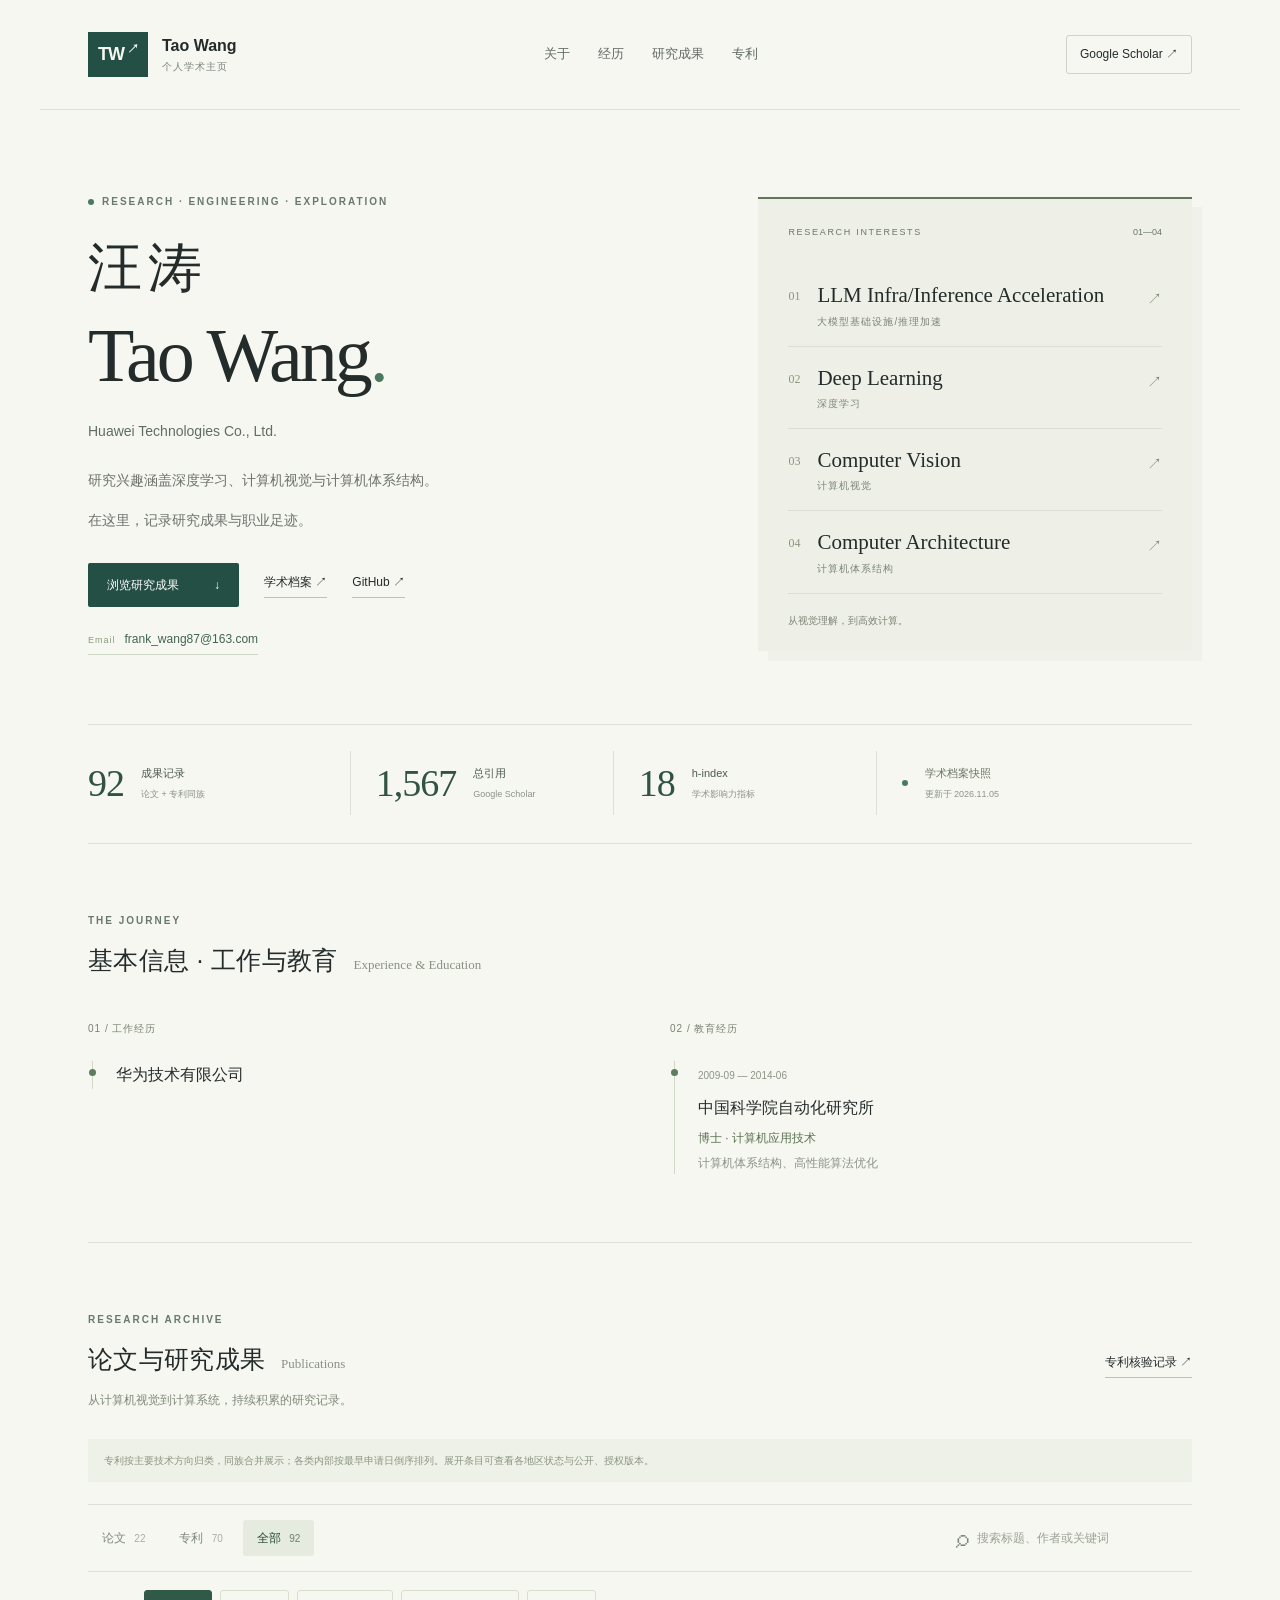
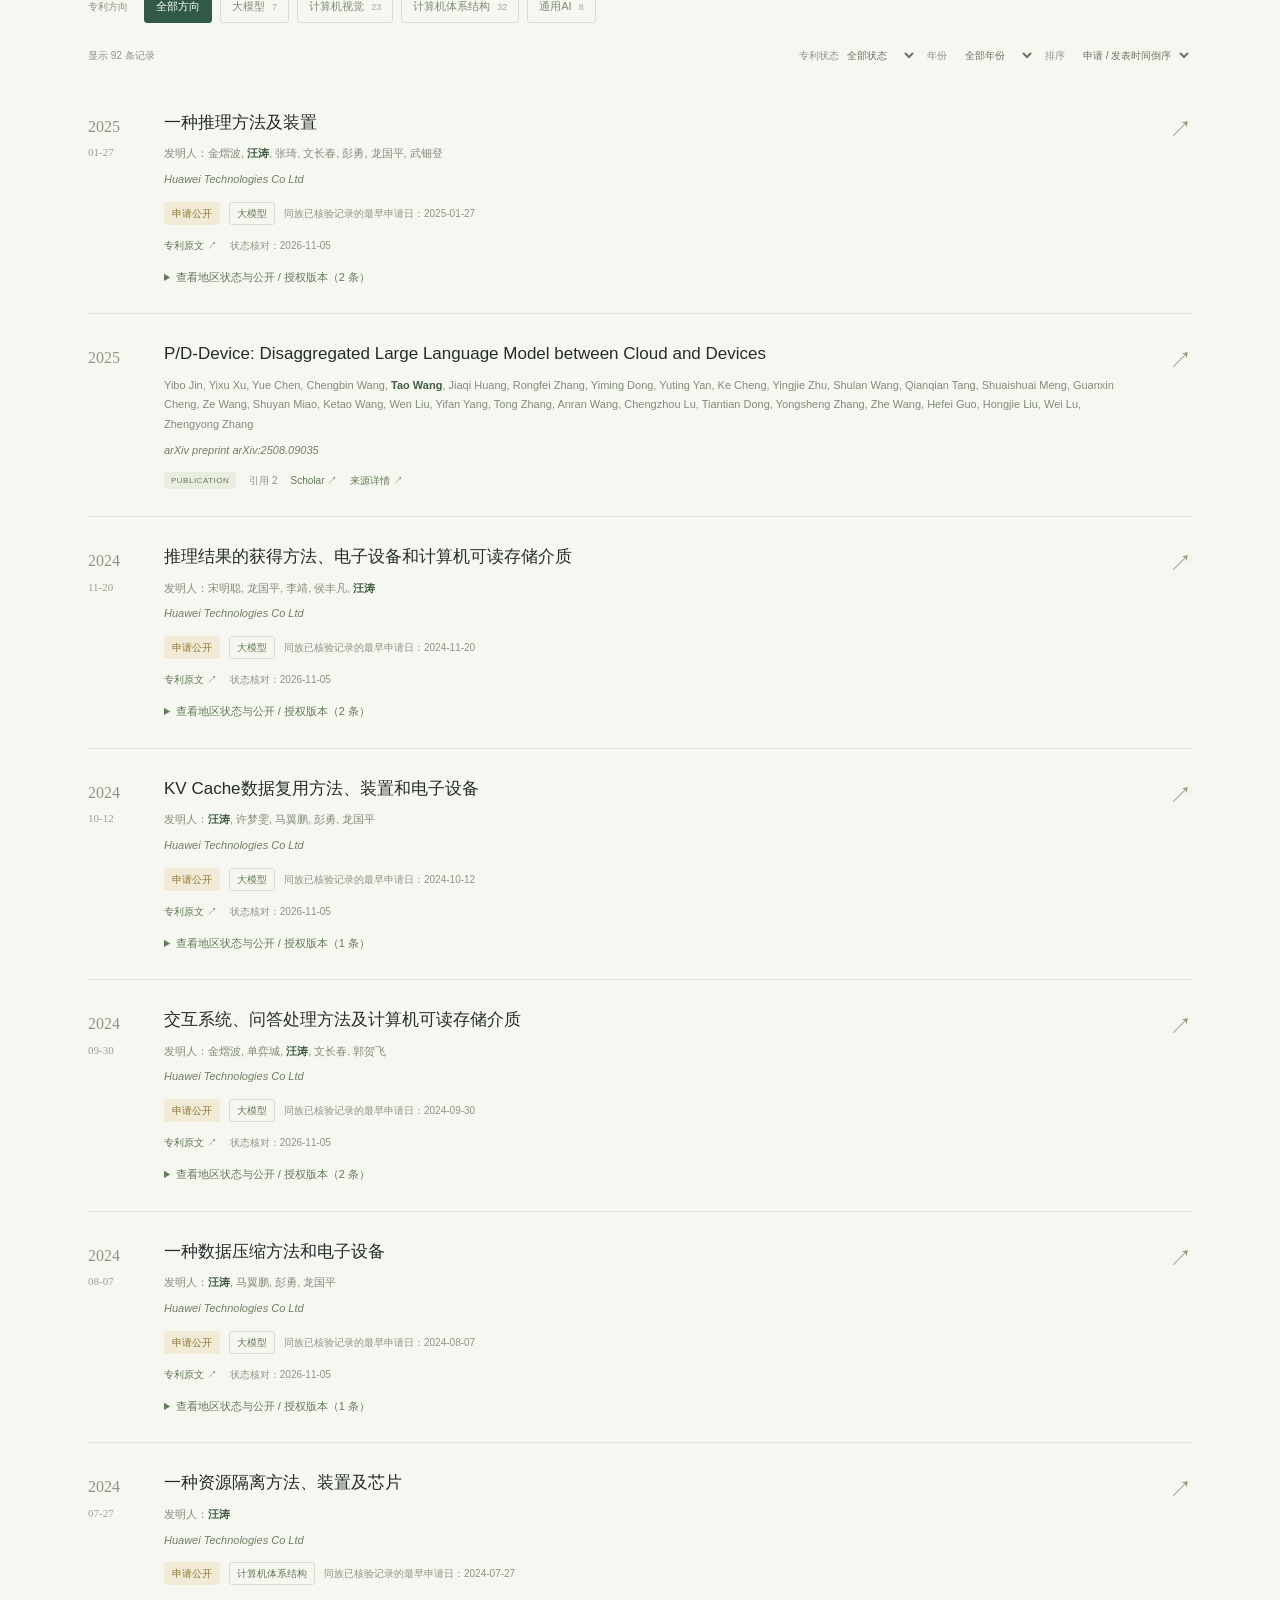
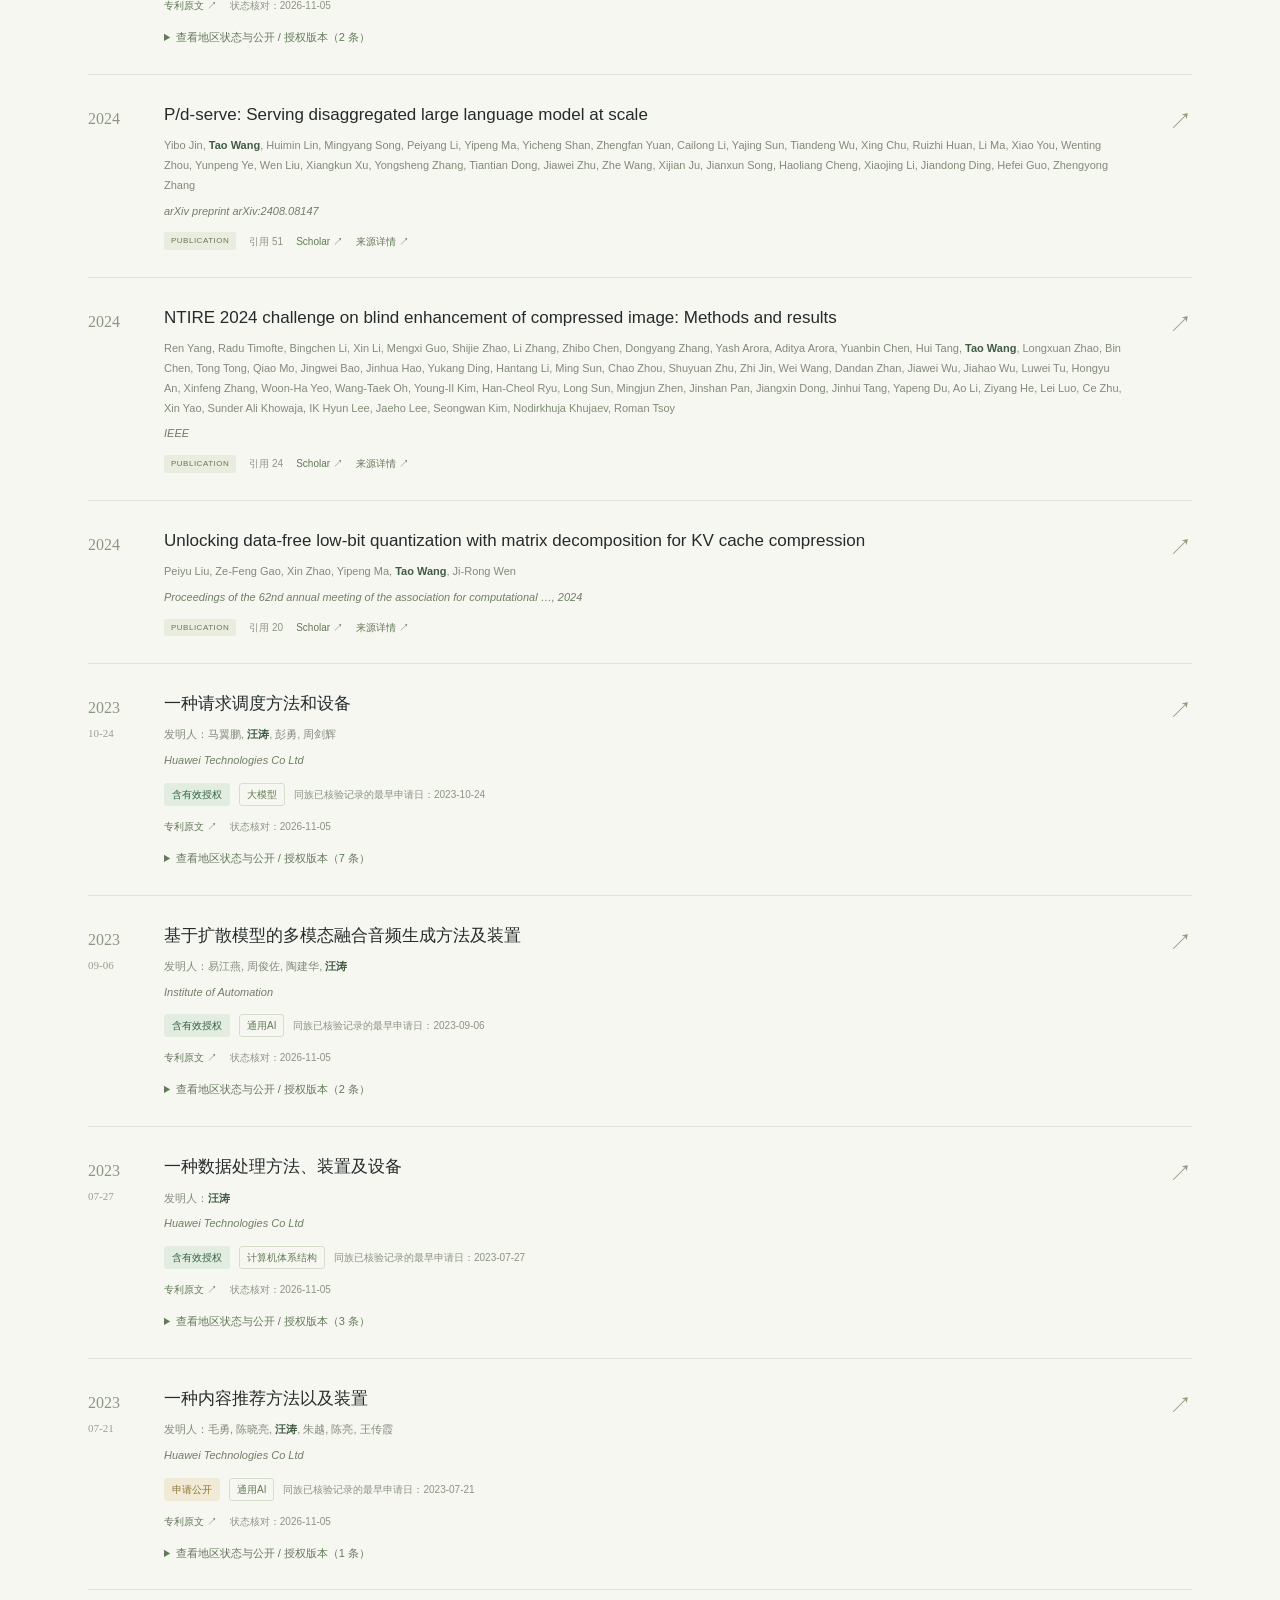
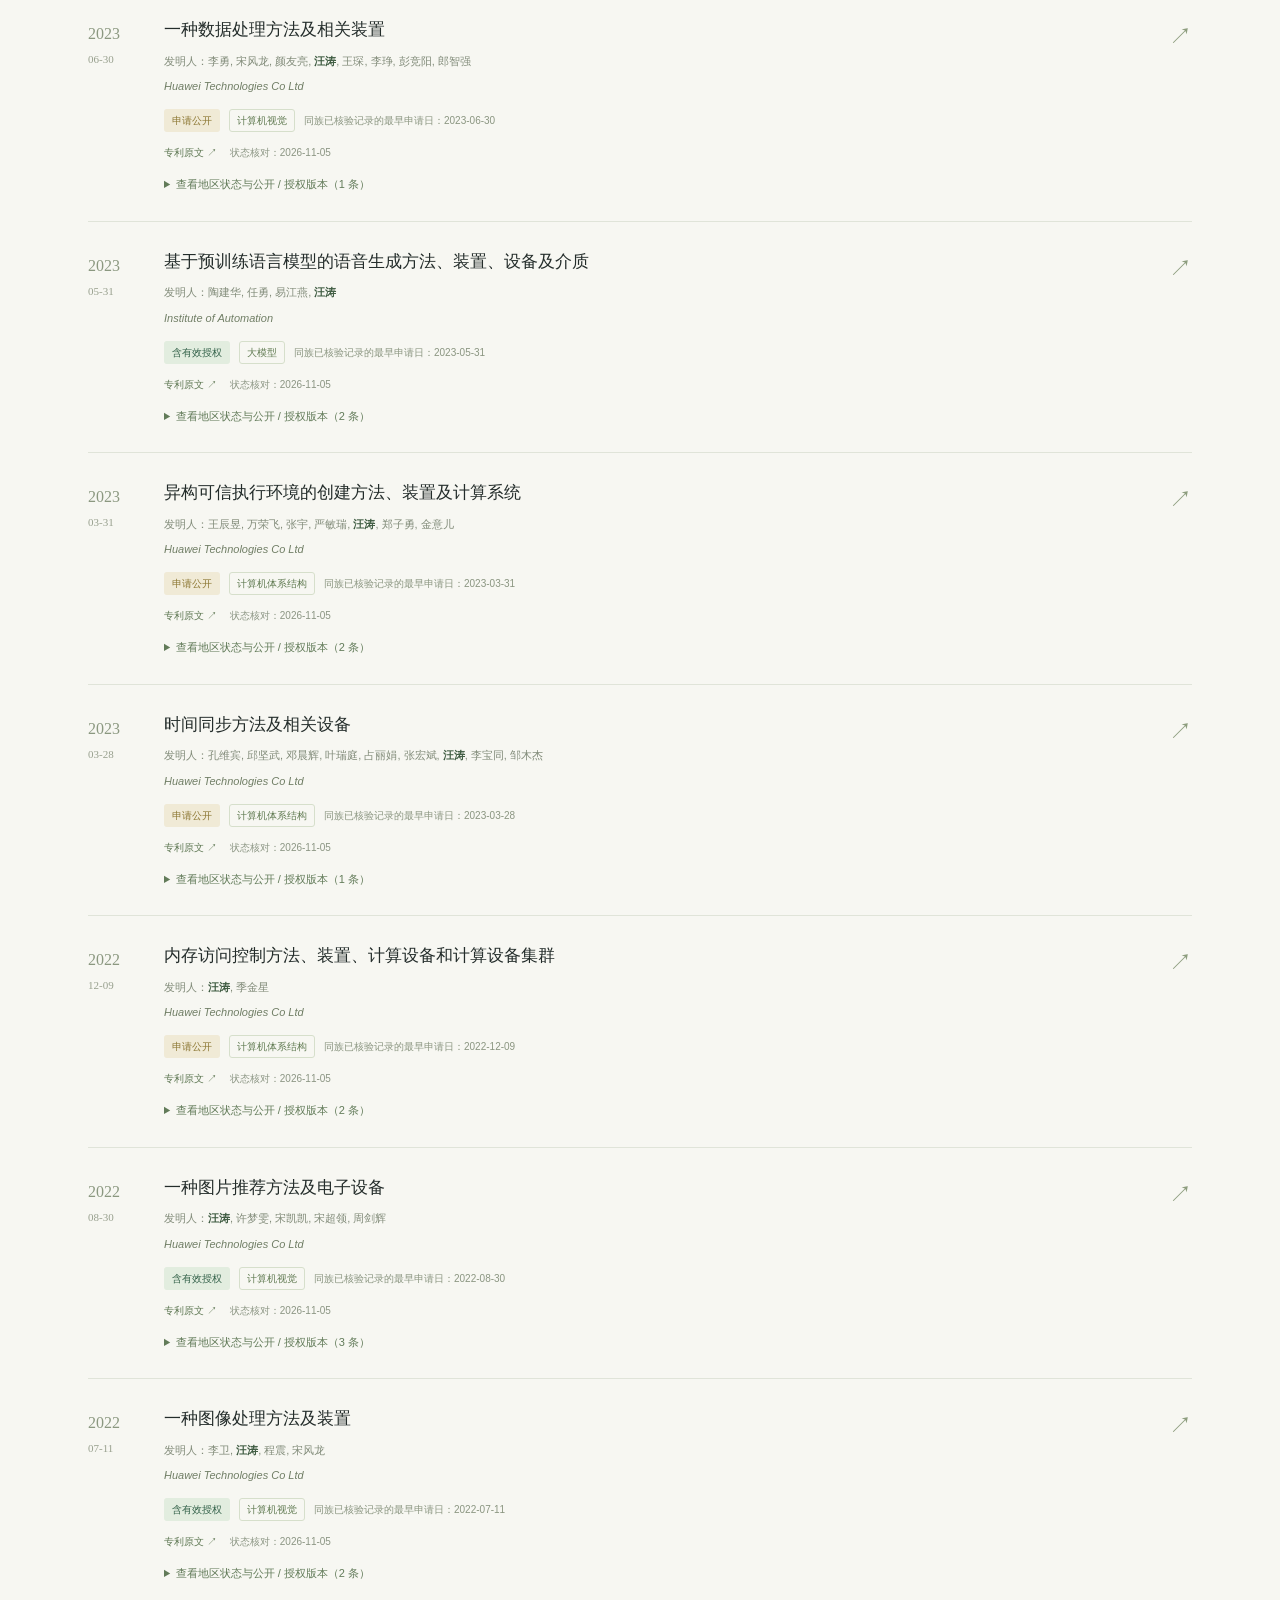
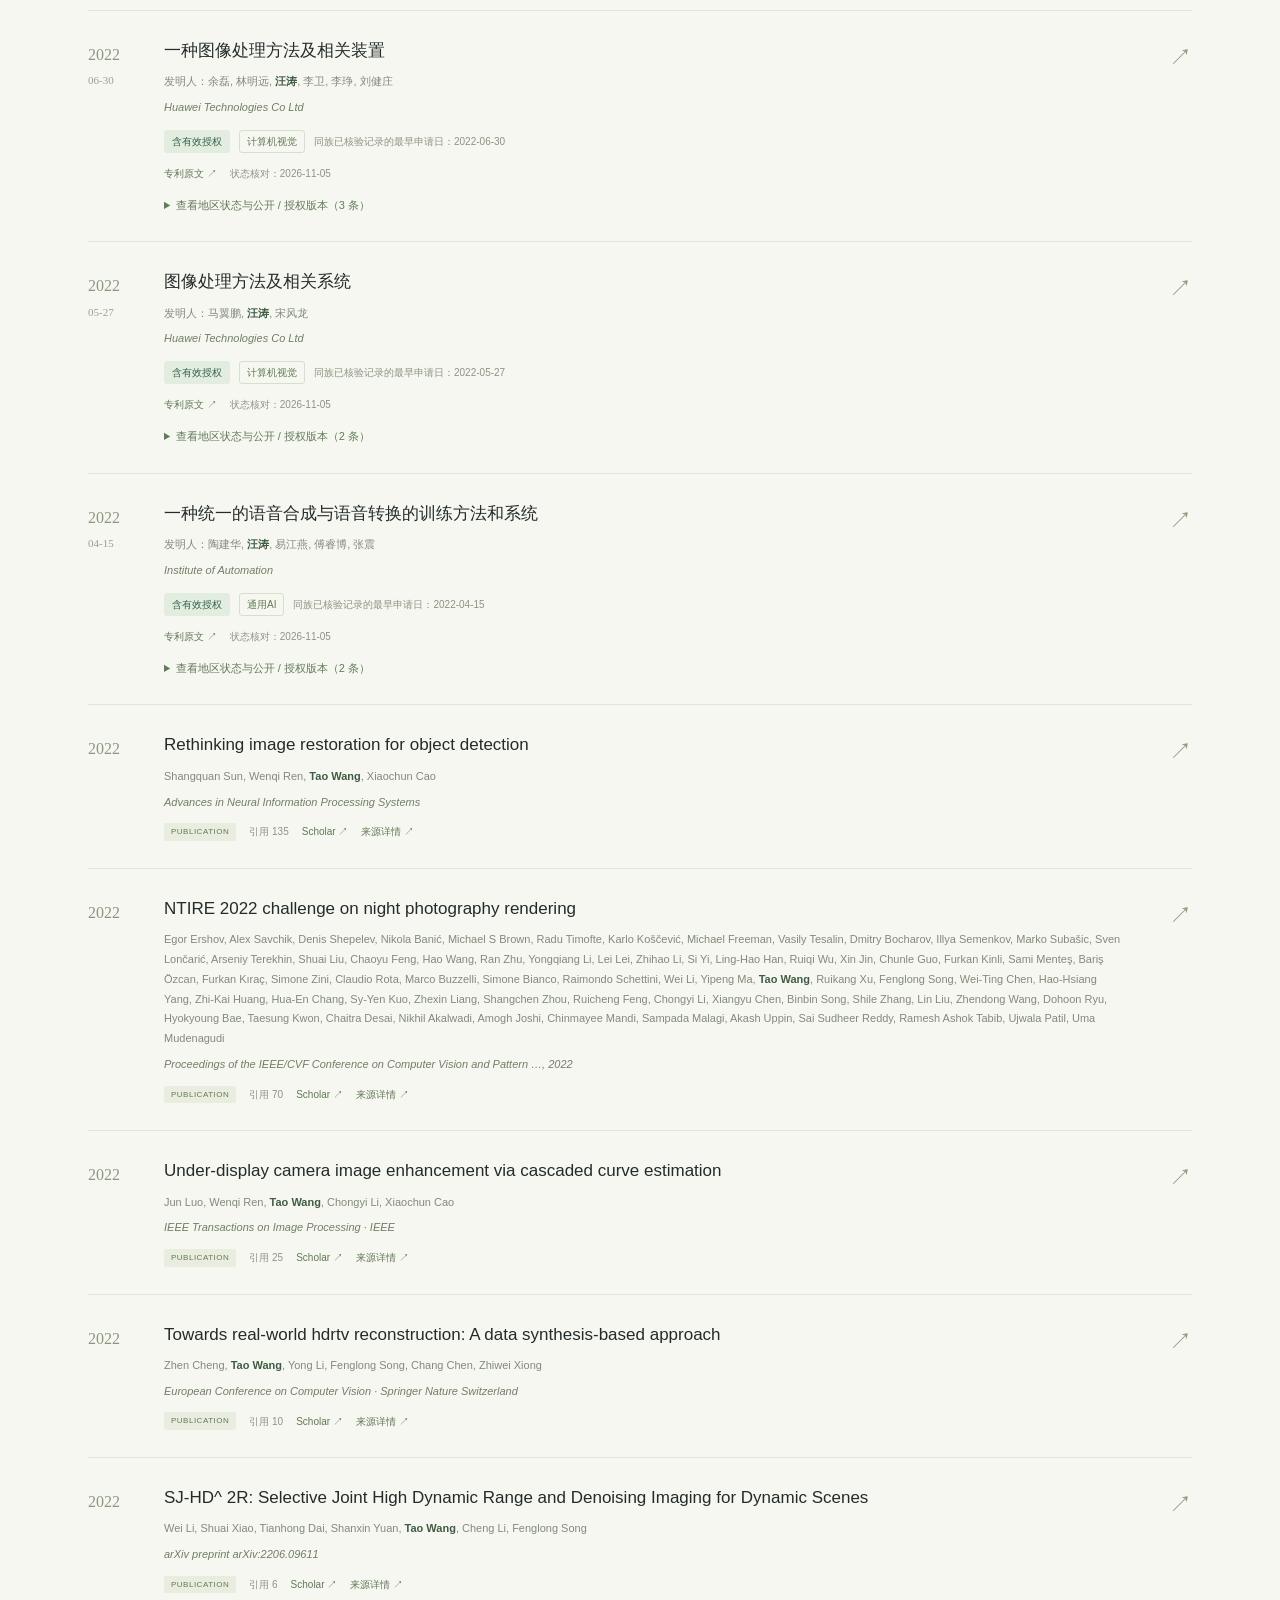
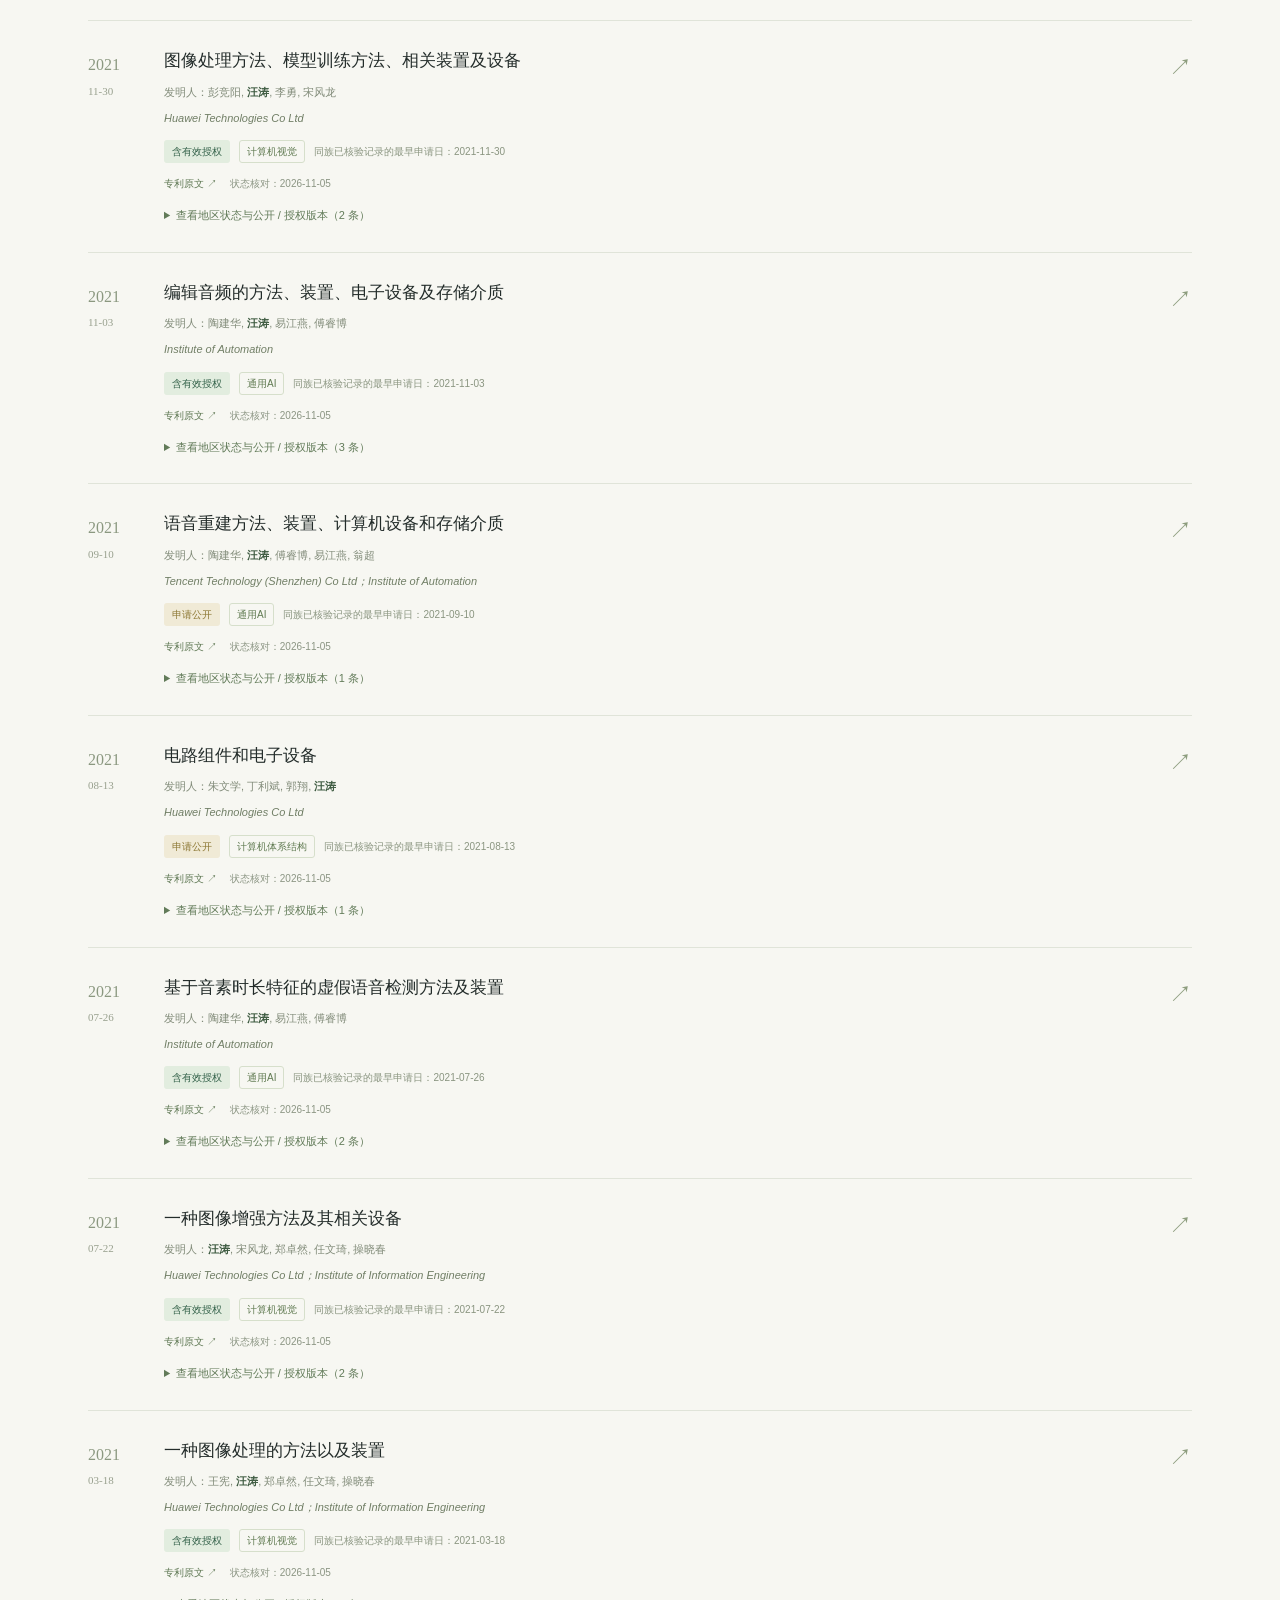
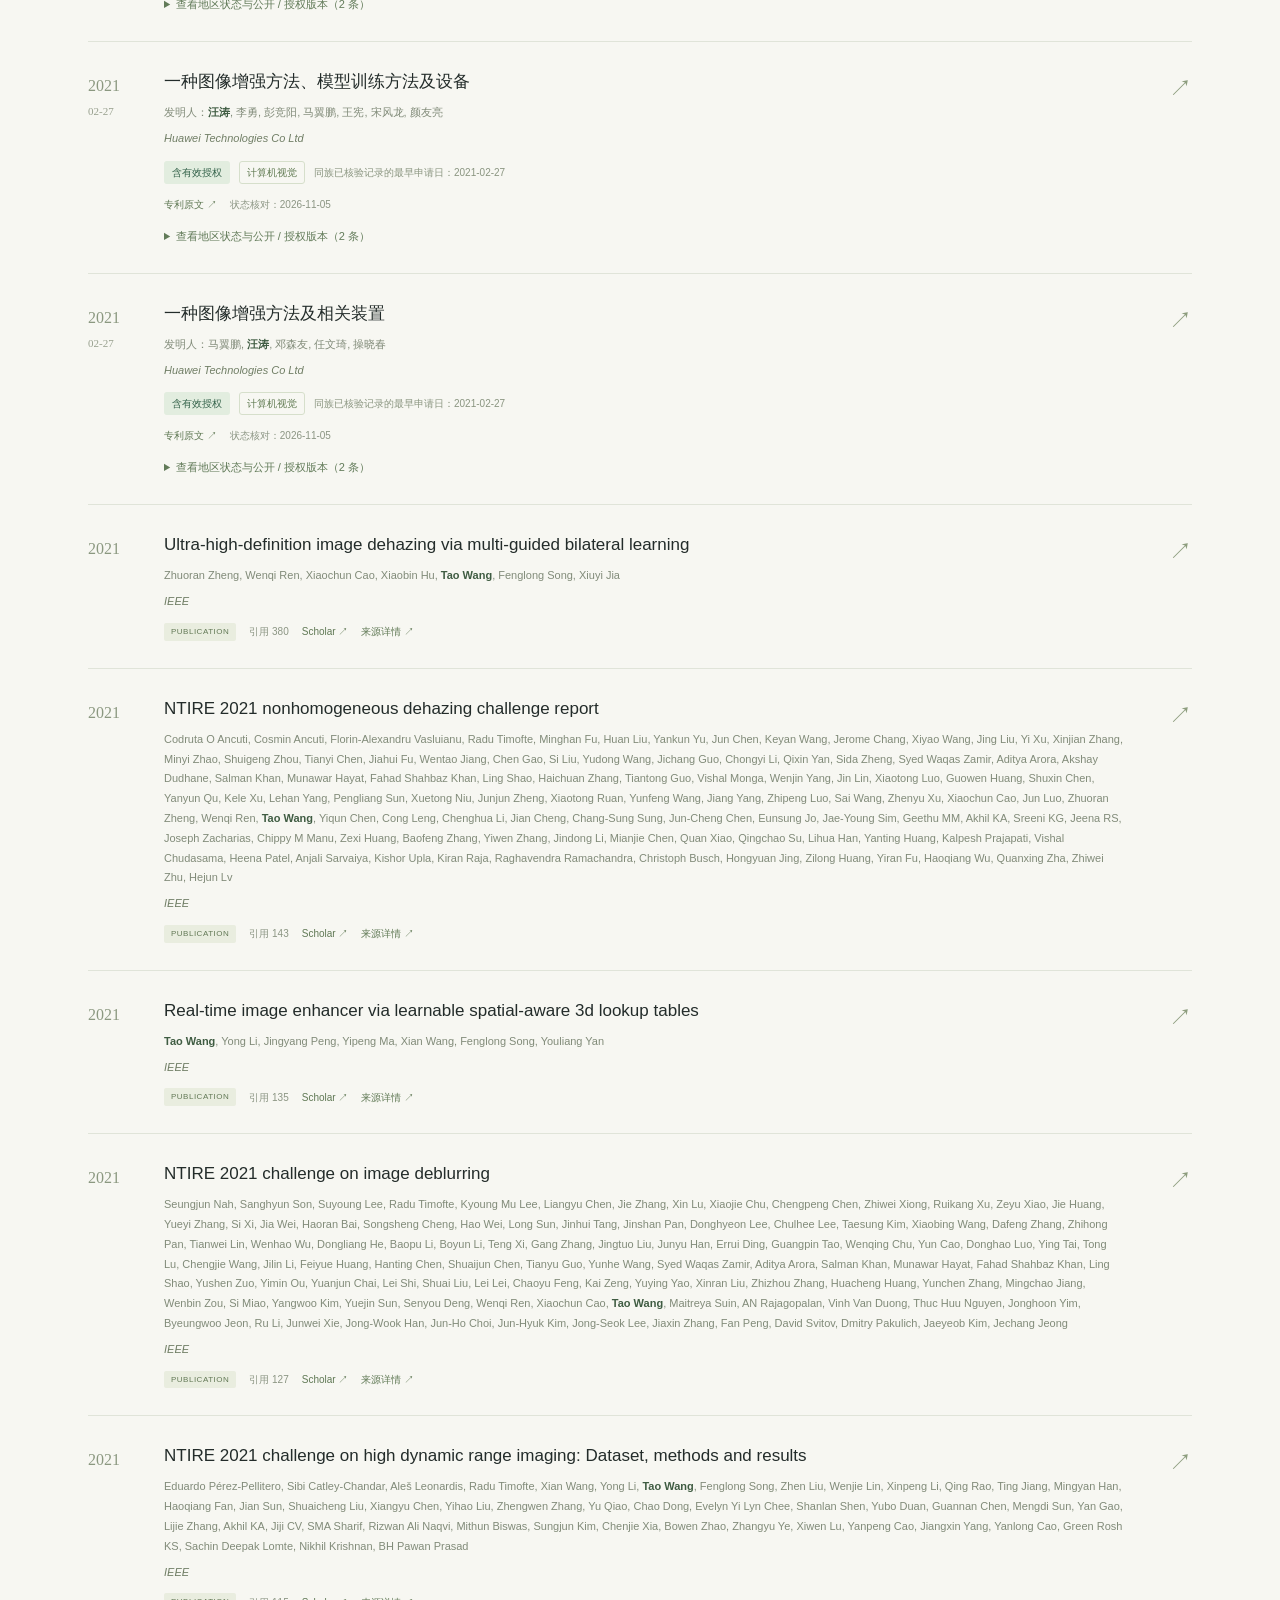
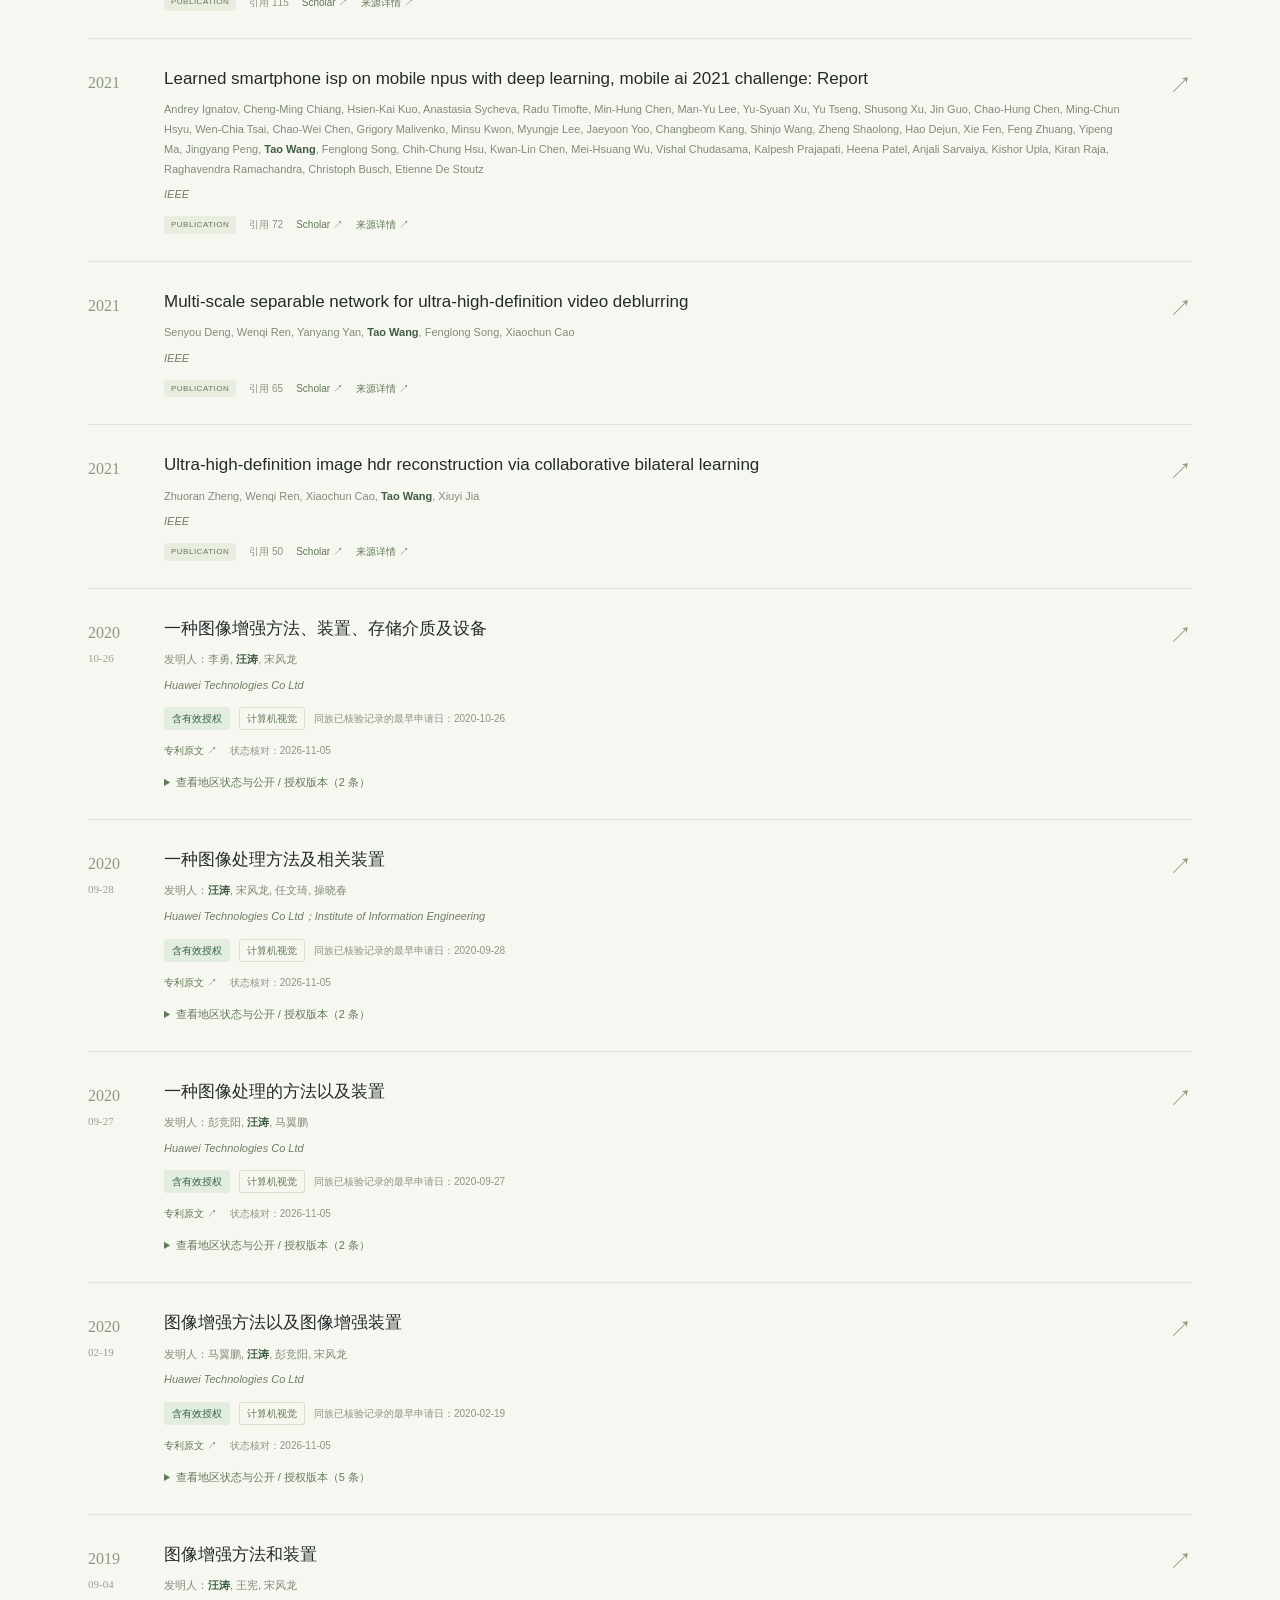
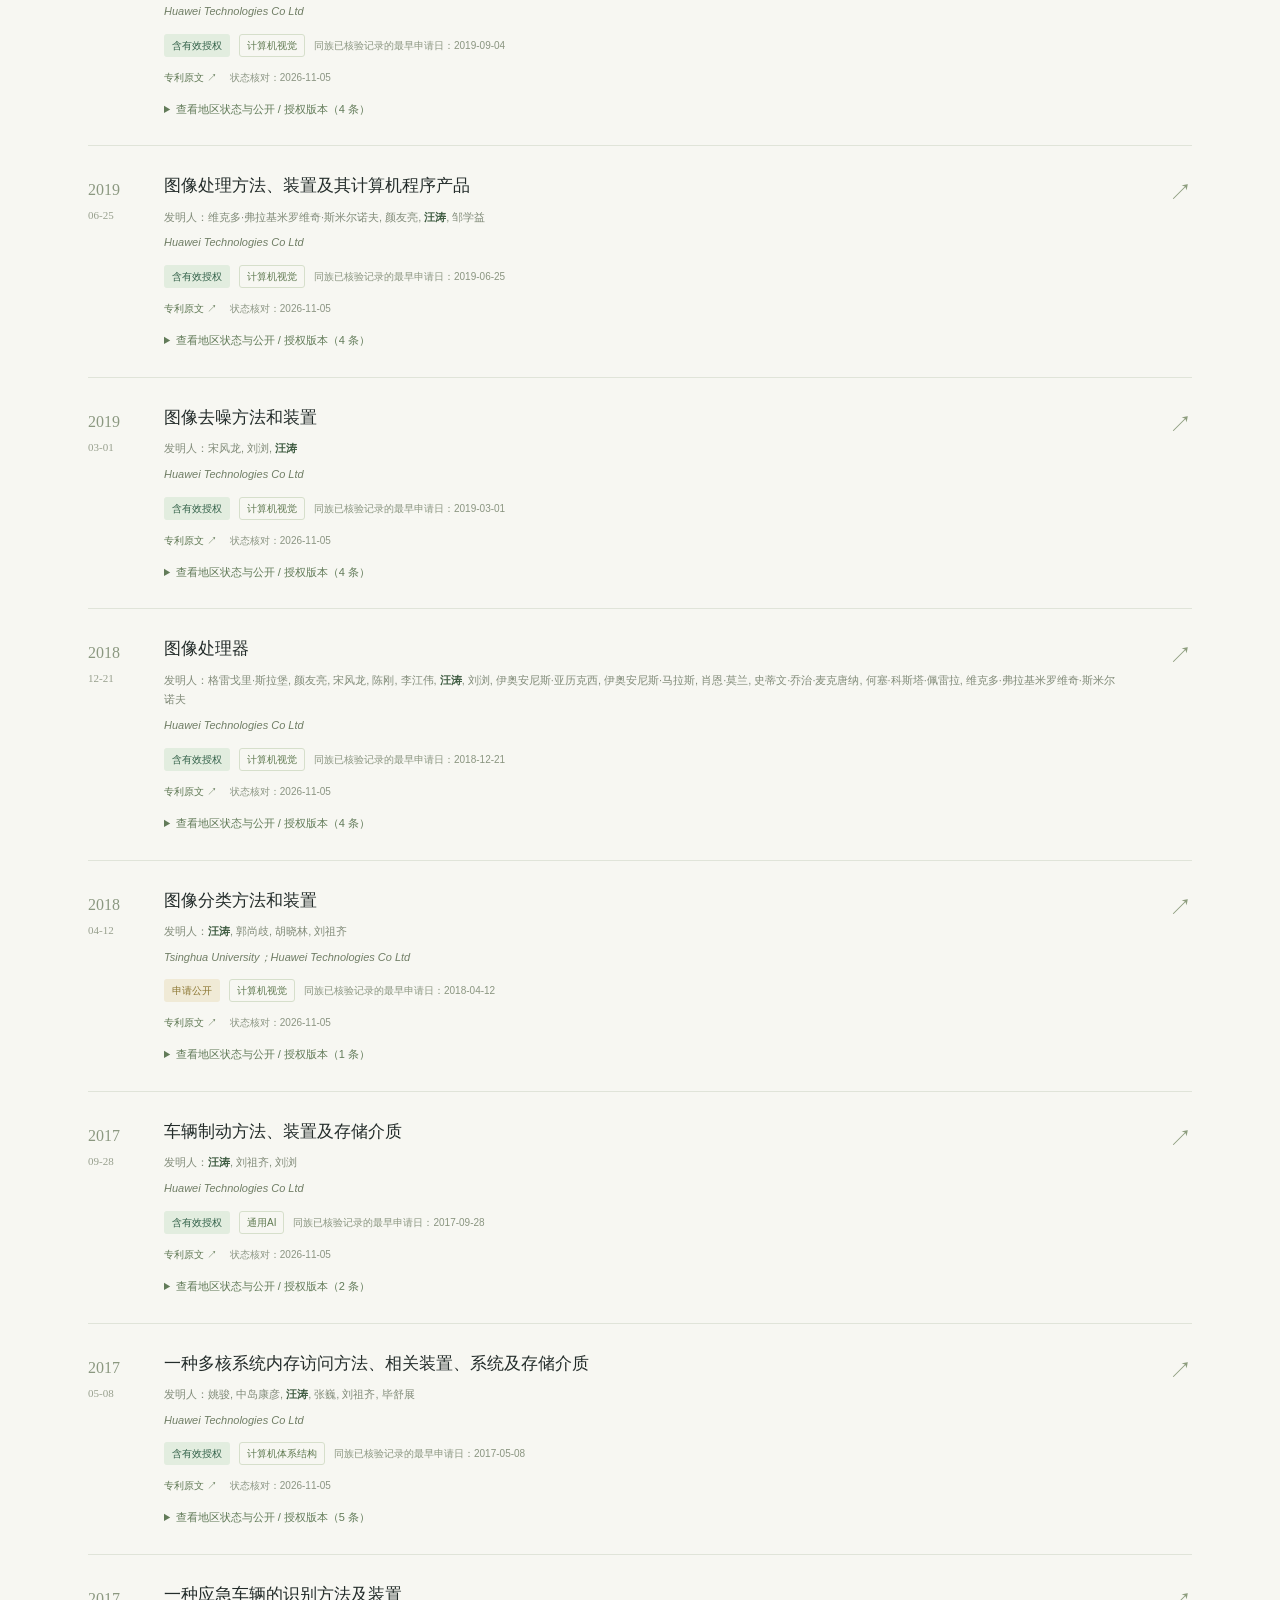
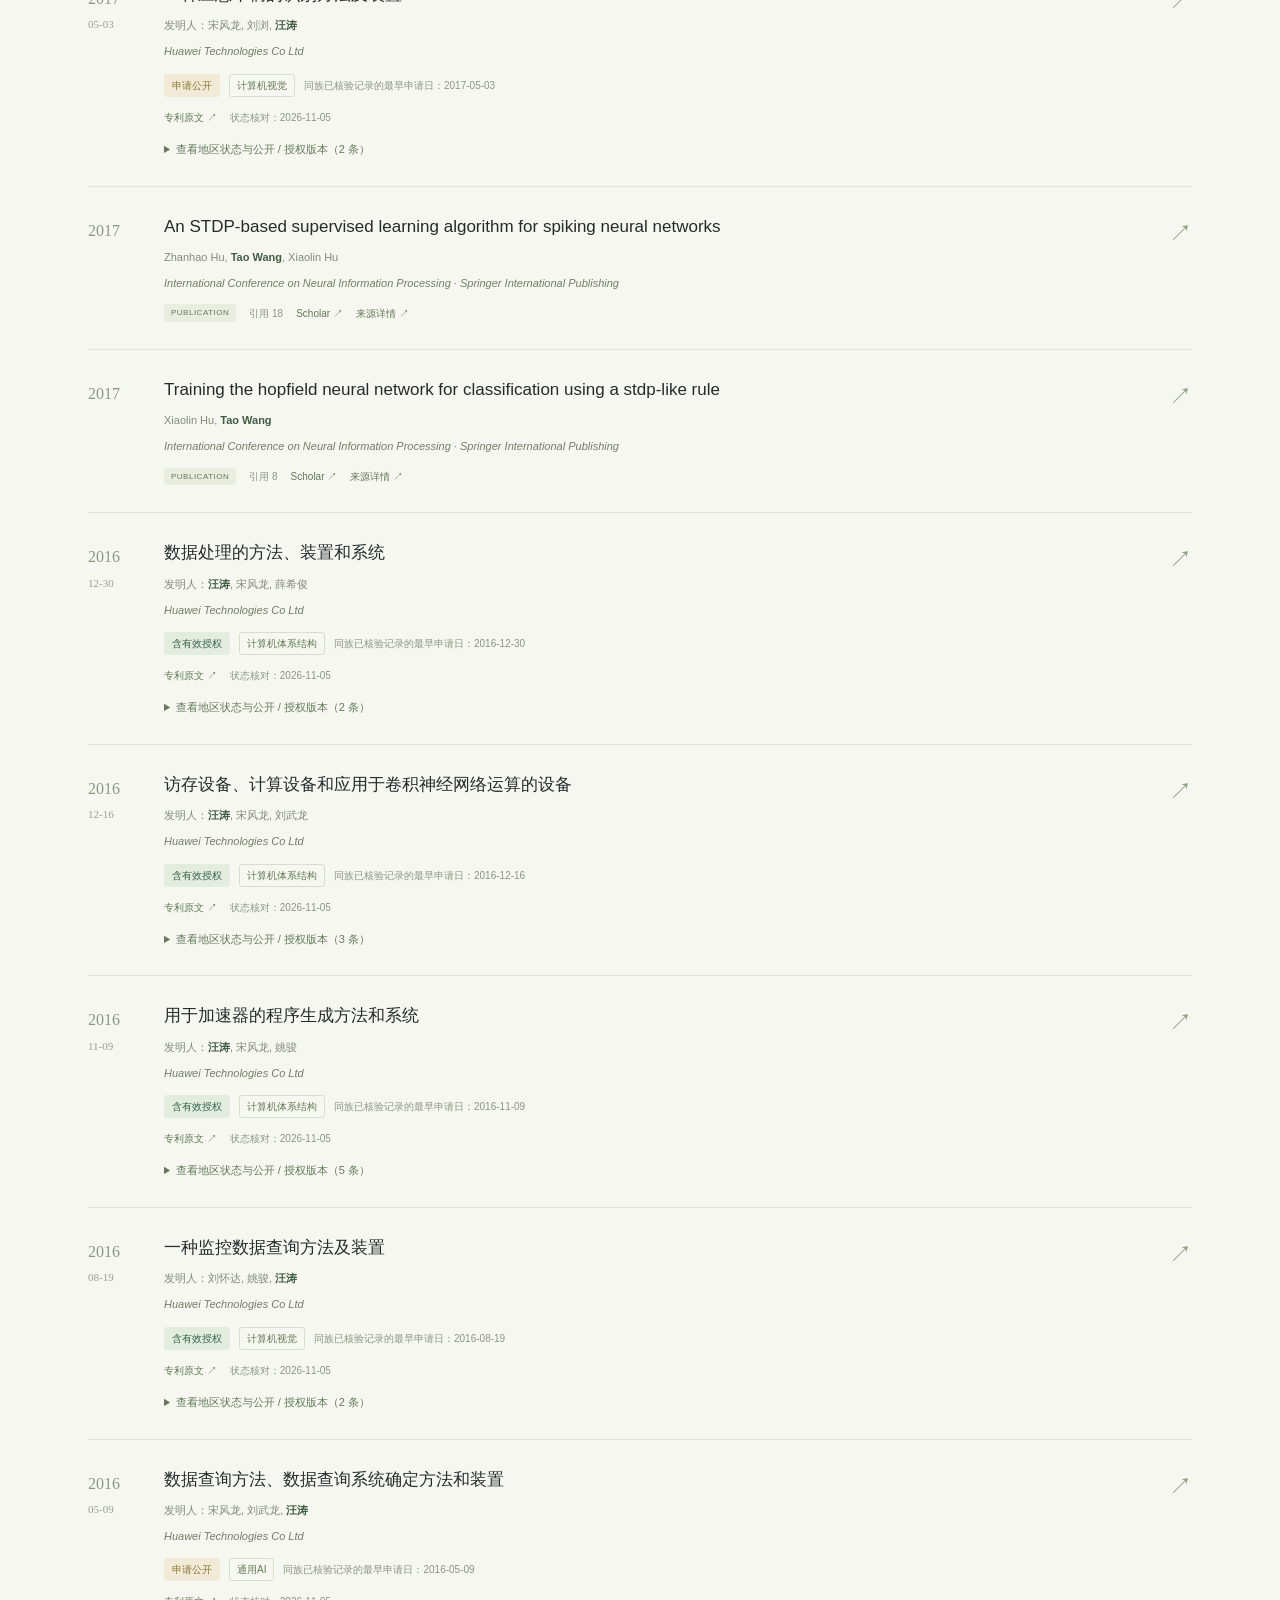
==== commit d4c22fdc: "Regenerate portfolio from edited content" ====
--- a/index.html
+++ b/index.html
@@ -1,10 +1,10 @@
 <!doctype html>
-<html lang="zh-CN" data-site-version="472f7b59dbfa">
+<html lang="zh-CN" data-site-version="6f7d6258f064">
 <head>
   <meta charset="utf-8"><meta name="viewport" content="width=device-width,initial-scale=1">
   <meta name="description" content="汪涛 Tao Wang 的个人学术主页：研究方向、工作与教育经历、论文和专利。">
   <meta name="theme-color" content="#f7f7f2"><title>汪涛 · Tao Wang · 个人主页</title>
-  <link rel="stylesheet" href="style.css?v=472f7b59dbfa"><script src="records.js?v=472f7b59dbfa" defer></script><script src="content.js?v=472f7b59dbfa" defer></script><script src="app.js?v=472f7b59dbfa" defer></script>
+  <link rel="stylesheet" href="style.css?v=6f7d6258f064"><script src="records.js?v=6f7d6258f064" defer></script><script src="content.js?v=6f7d6258f064" defer></script><script src="app.js?v=6f7d6258f064" defer></script>
   <link rel="canonical" href="https://frank2wang87.github.io/">
   <meta name="robots" content="index, follow">
   <meta property="og:type" content="profile">
@@ -17,10 +17,10 @@
 <a class="skip" href="#main">跳至正文</a>
 <header class="header" id="site-header"><a class="brand" href="#about"><span class="brand-mark">TW<span>↗</span></span><span>Tao Wang<span class="brand-sub">个人学术主页</span></span></a><nav aria-label="主导航"><a href="#about">关于</a><a href="#experience">经历</a><a href="#research">研究成果</a><a href="#patents">专利</a></nav><a class="scholar-nav" href="https://scholar.google.com/citations?user=QIy6O2EAAAAJ&amp;hl=zh-CN" target="_blank" rel="noopener">Google Scholar ↗</a></header>
 <main id="main">
-<section class="hero" id="about"><div class="hero-copy"><p class="eyebrow"><span class="dot"></span>RESEARCH · ENGINEERING · EXPLORATION</p><h1>汪涛<span>Tao Wang<span class="name-dot">.</span></span></h1><p class="affiliation">Huawei Technologies Co., Ltd.</p><p class="intro">研究兴趣涵盖深度学习、计算机视觉与计算机体系结构。</p><p class="intro">在这里，记录研究成果与职业足迹。</p><div class="hero-actions"><a class="button" href="#research">浏览研究成果 <span>↓</span></a><a class="text-link" href="https://scholar.google.com/citations?user=QIy6O2EAAAAJ&amp;hl=zh-CN" target="_blank" rel="noopener">学术档案 ↗</a><a class="text-link" href="https://github.com/frank2wang87" target="_blank" rel="noopener">GitHub ↗</a></div><div class="contact-details" aria-label="联系方式"><a class="contact-detail" href="mailto:frank_wang87@163.com"><span>Email</span>frank_wang87@163.com</a></div> </div><aside class="research-note"><span class="note-top">RESEARCH INTERESTS <span>01—03</span></span><ol><li><span>01</span><div>Deep Learning<small>深度学习</small> </div><b>↗</b></li><li><span>02</span><div>Computer Vision<small>计算机视觉</small> </div><b>↗</b></li><li><span>03</span><div>Computer Architecture<small>计算机体系结构</small> </div><b>↗</b></li></ol><p>从视觉理解，到高效计算。</p></aside></section>
+<section class="hero" id="about"><div class="hero-copy"><p class="eyebrow"><span class="dot"></span>RESEARCH · ENGINEERING · EXPLORATION</p><h1>汪涛<span>Tao Wang<span class="name-dot">.</span></span></h1><p class="affiliation">Huawei Technologies Co., Ltd.</p><p class="intro">研究兴趣涵盖深度学习、计算机视觉与计算机体系结构。</p><p class="intro">在这里，记录研究成果与职业足迹。</p><div class="hero-actions"><a class="button" href="#research">浏览研究成果 <span>↓</span></a><a class="text-link" href="https://scholar.google.com/citations?user=QIy6O2EAAAAJ&amp;hl=zh-CN" target="_blank" rel="noopener">学术档案 ↗</a><a class="text-link" href="https://github.com/frank2wang87" target="_blank" rel="noopener">GitHub ↗</a></div><div class="contact-details" aria-label="联系方式"><a class="contact-detail" href="mailto:frank_wang87@163.com"><span>Email</span>frank_wang87@163.com</a></div> </div><aside class="research-note"><span class="note-top">RESEARCH INTERESTS <span>01—04</span></span><ol><li><span>01</span><div>LLM Infra/Inference Acceleration<small>大模型基础设施/推理加速</small> </div><b>↗</b></li><li><span>02</span><div>Deep Learning<small>深度学习</small> </div><b>↗</b></li><li><span>03</span><div>Computer Vision<small>计算机视觉</small> </div><b>↗</b></li><li><span>04</span><div>Computer Architecture<small>计算机体系结构</small> </div><b>↗</b></li></ol><p>从视觉理解，到高效计算。</p></aside></section>
 <section class="metrics" id="scholar-metrics" aria-label="学术概览"><div><strong id="record-count">92</strong><span>成果记录 <small>论文 + 专利同族</small></span></div><div><strong id="citation-count">1,567</strong><span>总引用 <small>Google Scholar</small></span></div><div><strong id="h-index">18</strong><span>h-index <small>学术影响力指标</small></span></div><div class="metric-note"><span class="dot"></span><p>学术档案快照<br><small>更新于 <time>2026.11.05</time></small></p></div></section>
 <section class="section experience" id="experience"><div class="section-heading"><div><p class="eyebrow">THE JOURNEY</p><h2>基本信息 · 工作与教育<span>Experience & Education</span></h2></div></div><div class="journey-grid"><article><span class="mini-label">01 / 工作经历</span><div class="timeline"><span class="timeline-dot"></span><h3>华为技术有限公司</h3></div></article><article><span class="mini-label">02 / 教育经历</span><div class="timeline"><span class="timeline-dot"></span><small>2009-09 — 2014-06</small><h3>中国科学院自动化研究所</h3><p class="journey-subtitle">博士 · 计算机应用技术</p><p>计算机体系结构、高性能算法优化</p></div></article></div></section>
-<section class="section" id="research"><div class="section-heading"><div><p class="eyebrow">RESEARCH ARCHIVE</p><h2>论文与研究成果<span>Publications</span></h2></div><a class="text-link export" href="patent-review.html">专利核验记录 ↗</a></div><p class="section-description" id="research-description">从计算机视觉到计算系统，持续积累的研究记录。</p><p class="patent-help">专利按主要技术方向归类，同族合并展示；各类内部按最早申请日倒序排列。展开条目可查看各地区状态与公开、授权版本。</p><div class="toolbar"><div class="tabs" role="group" aria-label="成果类型"><button data-type="paper" aria-pressed="false">论文 <span id="paper-n">22</span></button><button data-type="patent" aria-pressed="false">专利 <span id="patent-n">70</span></button><button data-type="all" class="active" aria-pressed="true">全部 <span id="all-n">92</span></button></div><label class="search"><span aria-hidden="true">⌕</span><input type="search" id="search" placeholder="搜索标题、作者或关键词" aria-label="搜索成果"></label></div><div class="category-filters" id="category-filters" role="group" aria-label="专利方向"><span>专利方向</span><button data-category="all" class="active" aria-pressed="true">全部方向</button><button data-category="大模型" aria-pressed="false">大模型 <small id="category-count-0">7</small></button><button data-category="计算机视觉" aria-pressed="false">计算机视觉 <small id="category-count-1">23</small></button><button data-category="计算机体系结构" aria-pressed="false">计算机体系结构 <small id="category-count-2">32</small></button><button data-category="通用AI" aria-pressed="false">通用AI <small id="category-count-3">8</small></button></div><div class="list-meta"><p id="result-count" aria-live="polite">显示 92 条记录</p><div><span id="patent-status-wrap"><label for="patent-status">专利状态</label><select id="patent-status"><option value="all">全部状态</option><option value="active">含有效授权</option><option value="pending">申请公开</option></select></span><label for="year">年份</label><select id="year"><option value="all">全部年份</option></select><label for="sort">排序</label><select id="sort"><option value="year">申请 / 发表时间倒序</option><option value="citations">引用由高到低</option><option value="title">标题 A–Z</option></select></div></div><div id="publication-list" class="publication-list"><!-- RECORDS:START --><article class="publication patent-record" id="family-100643439"><div class="pub-year">2025<small>01-27</small></div><div><h3><a class="" href="https://patents.google.com/patent/CN122472185A/zh" target="_blank" rel="noopener">一种推理方法及装置</a></h3><p class="authors">发明人：金熠波, <strong>汪涛</strong>, 张琦, 文长春, 彭勇, 龙国平, 武钿登</p><p class="venue">Huawei Technologies Co Ltd</p><div class="patent-meta"><span class="status-badge status-pending">申请公开</span><span class="category-badge">大模型</span><span>同族已核验记录的最早申请日：2025-01-27</span></div><div class="pub-bottom"><a class="" href="https://patents.google.com/patent/CN122472185A/zh" target="_blank" rel="noopener">专利原文 ↗</a><span class="cite">状态核对：2026-11-05</span></div><details class="family-details"><summary>查看地区状态与公开 / 授权版本（2 条）</summary><ul><li><div><a class="" href="https://patents.google.com/patent/WO2026157262A1/en" target="_blank" rel="noopener">WO2026157262A1 ↗</a> <span class="member-status">申请公开（来源 Pending）</span></div><p>申请号：PCT/CN2025/121083 · 申请日：2025-09-12 · Google Patents</p><p>发明人：金熠波、汪涛、张琦、文长春、彭勇、龙国平、武钿登</p></li><li><div><a class="" href="https://patents.google.com/patent/CN122472185A/zh" target="_blank" rel="noopener">CN122472185A ↗</a> <span class="member-status">申请公开（来源 Pending）</span></div><p>申请号：CN202510127605.5A · 申请日：2025-01-27 · Google Patents</p><p>发明人：金熠波、汪涛、张琦、文长春、彭勇、龙国平、武钿登</p></li></ul><p class="source-note">同申请的公开/授权版本及有同族或分案证据的记录合并展示；独立地区的状态分别保留。 方向归类：依据标题、摘要或说明书中的语言模型、生成式推理、Prefill/Decode、KV Cache 或预训练语言模型语音生成等主要应用主题归类。 </p></details></div><div class="pub-arrow"><a class="" href="https://patents.google.com/patent/CN122472185A/zh" target="_blank" rel="noopener">↗</a></div></article><article class="publication"><div class="pub-year">2025</div><div><h3><a class="" href="https://scholar.google.com/citations?view_op=view_citation&amp;hl=zh-CN&amp;user=QIy6O2EAAAAJ&amp;pagesize=100&amp;citation_for_view=QIy6O2EAAAAJ:maZDTaKrznsC" target="_blank" rel="noopener">P/D-Device: Disaggregated Large Language Model between Cloud and Devices</a></h3><p class="authors">Yibo Jin, Yixu Xu, Yue Chen, Chengbin Wang, <strong>Tao Wang</strong>, Jiaqi Huang, Rongfei Zhang, Yiming Dong, Yuting Yan, Ke Cheng, Yingjie Zhu, Shulan Wang, Qianqian Tang, Shuaishuai Meng, Guanxin Cheng, Ze Wang, Shuyan Miao, Ketao Wang, Wen Liu, Yifan Yang, Tong Zhang, Anran Wang, Chengzhou Lu, Tiantian Dong, Yongsheng Zhang, Zhe Wang, Hefei Guo, Hongjie Liu, Wei Lu, Zhengyong Zhang</p><p class="venue">arXiv preprint arXiv:2508.09035</p><div class="pub-bottom"><span class="tag">PUBLICATION</span><span class="cite">引用 2</span><a class="" href="https://scholar.google.com/citations?view_op=view_citation&amp;hl=zh-CN&amp;user=QIy6O2EAAAAJ&amp;pagesize=100&amp;citation_for_view=QIy6O2EAAAAJ:maZDTaKrznsC" target="_blank" rel="noopener">Scholar ↗</a><a class="" href="https://arxiv.org/abs/2508.09035" target="_blank" rel="noopener">来源详情 ↗</a></div></div><div class="pub-arrow"><a class="" href="https://arxiv.org/abs/2508.09035" target="_blank" rel="noopener">↗</a></div></article><article class="publication patent-record" id="family-99808670"><div class="pub-year">2024<small>11-20</small></div><div><h3><a class="" href="https://patents.google.com/patent/CN122072839A/zh" target="_blank" rel="noopener">推理结果的获得方法、电子设备和计算机可读存储介质</a></h3><p class="authors">发明人：宋明聪, 龙国平, 李靖, 侯丰凡, <strong>汪涛</strong></p><p class="venue">Huawei Technologies Co Ltd</p><div class="patent-meta"><span class="status-badge status-pending">申请公开</span><span class="category-badge">大模型</span><span>同族已核验记录的最早申请日：2024-11-20</span></div><div class="pub-bottom"><a class="" href="https://patents.google.com/patent/CN122072839A/zh" target="_blank" rel="noopener">专利原文 ↗</a><span class="cite">状态核对：2026-11-05</span></div><details class="family-details"><summary>查看地区状态与公开 / 授权版本（2 条）</summary><ul><li><div><a class="" href="https://patents.google.com/patent/WO2026108290A1/en" target="_blank" rel="noopener">WO2026108290A1 ↗</a> <span class="member-status">申请公开（来源 Pending）</span></div><p>申请号：PCT/CN2025/117036 · 申请日：2025-08-26 · Google Patents</p><p>发明人：宋明聪、龙国平、李靖、侯丰凡、汪涛</p></li><li><div><a class="" href="https://patents.google.com/patent/CN122072839A/zh" target="_blank" rel="noopener">CN122072839A ↗</a> <span class="member-status">申请公开（来源 Pending）</span></div><p>申请号：CN202411670087.3A · 申请日：2024-11-20 · Google Patents</p><p>发明人：宋明聪、龙国平、李靖、侯丰凡、汪涛</p></li></ul><p class="source-note">同申请的公开/授权版本及有同族或分案证据的记录合并展示；独立地区的状态分别保留。 方向归类：依据标题、摘要或说明书中的语言模型、生成式推理、Prefill/Decode、KV Cache 或预训练语言模型语音生成等主要应用主题归类。 </p></details></div><div class="pub-arrow"><a class="" href="https://patents.google.com/patent/CN122072839A/zh" target="_blank" rel="noopener">↗</a></div></article><article class="publication patent-record" id="family-99377518"><div class="pub-year">2024<small>10-12</small></div><div><h3><a class="" href="https://patents.google.com/patent/CN121860027A/zh" target="_blank" rel="noopener">KV Cache数据复用方法、装置和电子设备</a></h3><p class="authors">发明人：<strong>汪涛</strong>, 许梦雯, 马翼鹏, 彭勇, 龙国平</p><p class="venue">Huawei Technologies Co Ltd</p><div class="patent-meta"><span class="status-badge status-pending">申请公开</span><span class="category-badge">大模型</span><span>同族已核验记录的最早申请日：2024-10-12</span></div><div class="pub-bottom"><a class="" href="https://patents.google.com/patent/CN121860027A/zh" target="_blank" rel="noopener">专利原文 ↗</a><span class="cite">状态核对：2026-11-05</span></div><details class="family-details"><summary>查看地区状态与公开 / 授权版本（1 条）</summary><ul><li><div><a class="" href="https://patents.google.com/patent/CN121860027A/zh" target="_blank" rel="noopener">CN121860027A ↗</a> <span class="member-status">申请公开（来源 Pending）</span></div><p>申请号：CN202411428710.4A · 申请日：2024-10-12 · Google Patents</p><p>发明人：汪涛、许梦雯、马翼鹏、彭勇、龙国平</p></li></ul><p class="source-note">同申请的公开/授权版本及有同族或分案证据的记录合并展示；独立地区的状态分别保留。 方向归类：依据标题、摘要或说明书中的语言模型、生成式推理、Prefill/Decode、KV Cache 或预训练语言模型语音生成等主要应用主题归类。 </p></details></div><div class="pub-arrow"><a class="" href="https://patents.google.com/patent/CN121860027A/zh" target="_blank" rel="noopener">↗</a></div></article><article class="publication patent-record" id="family-99176871"><div class="pub-year">2024<small>09-30</small></div><div><h3><a class="" href="https://patents.google.com/patent/CN121765034A/zh" target="_blank" rel="noopener">交互系统、问答处理方法及计算机可读存储介质</a></h3><p class="authors">发明人：金熠波, 单弈城, <strong>汪涛</strong>, 文长春, 郭贺飞</p><p class="venue">Huawei Technologies Co Ltd</p><div class="patent-meta"><span class="status-badge status-pending">申请公开</span><span class="category-badge">大模型</span><span>同族已核验记录的最早申请日：2024-09-30</span></div><div class="pub-bottom"><a class="" href="https://patents.google.com/patent/CN121765034A/zh" target="_blank" rel="noopener">专利原文 ↗</a><span class="cite">状态核对：2026-11-05</span></div><details class="family-details"><summary>查看地区状态与公开 / 授权版本（2 条）</summary><ul><li><div><a class="" href="https://patents.google.com/patent/WO2026066344A1/en" target="_blank" rel="noopener">WO2026066344A1 ↗</a> <span class="member-status">申请公开（来源 Pending）</span></div><p>申请号：PCT/CN2025/104107 · 申请日：2025-06-26 · Google Patents</p><p>发明人：金熠波、单弈城、汪涛、文长春、郭贺飞</p></li><li><div><a class="" href="https://patents.google.com/patent/CN121765034A/zh" target="_blank" rel="noopener">CN121765034A ↗</a> <span class="member-status">申请公开（来源 Pending）</span></div><p>申请号：CN202411396990.5A · 申请日：2024-09-30 · Google Patents</p><p>发明人：金熠波、单弈城、汪涛、文长春、郭贺飞</p></li></ul><p class="source-note">同申请的公开/授权版本及有同族或分案证据的记录合并展示；独立地区的状态分别保留。 方向归类：依据标题、摘要或说明书中的语言模型、生成式推理、Prefill/Decode、KV Cache 或预训练语言模型语音生成等主要应用主题归类。 </p></details></div><div class="pub-arrow"><a class="" href="https://patents.google.com/patent/CN121765034A/zh" target="_blank" rel="noopener">↗</a></div></article><article class="publication patent-record" id="family-98676338"><div class="pub-year">2024<small>08-07</small></div><div><h3><a class="" href="https://patents.google.com/patent/CN121508542A/zh" target="_blank" rel="noopener">一种数据压缩方法和电子设备</a></h3><p class="authors">发明人：<strong>汪涛</strong>, 马翼鹏, 彭勇, 龙国平</p><p class="venue">Huawei Technologies Co Ltd</p><div class="patent-meta"><span class="status-badge status-pending">申请公开</span><span class="category-badge">大模型</span><span>同族已核验记录的最早申请日：2024-08-07</span></div><div class="pub-bottom"><a class="" href="https://patents.google.com/patent/CN121508542A/zh" target="_blank" rel="noopener">专利原文 ↗</a><span class="cite">状态核对：2026-11-05</span></div><details class="family-details"><summary>查看地区状态与公开 / 授权版本（1 条）</summary><ul><li><div><a class="" href="https://patents.google.com/patent/CN121508542A/zh" target="_blank" rel="noopener">CN121508542A ↗</a> <span class="member-status">申请公开（来源 Pending）</span></div><p>申请号：CN202411083234.7A · 申请日：2024-08-07 · Google Patents</p><p>发明人：汪涛、马翼鹏、彭勇、龙国平</p></li></ul><p class="source-note">同申请的公开/授权版本及有同族或分案证据的记录合并展示；独立地区的状态分别保留。 方向归类：依据标题、摘要或说明书中的语言模型、生成式推理、Prefill/Decode、KV Cache 或预训练语言模型语音生成等主要应用主题归类。 </p></details></div><div class="pub-arrow"><a class="" href="https://patents.google.com/patent/CN121508542A/zh" target="_blank" rel="noopener">↗</a></div></article><article class="publication patent-record" id="family-98486413"><div class="pub-year">2024<small>07-27</small></div><div><h3><a class="" href="https://patents.google.com/patent/CN121413015A/zh" target="_blank" rel="noopener">一种资源隔离方法、装置及芯片</a></h3><p class="authors">发明人：<strong>汪涛</strong></p><p class="venue">Huawei Technologies Co Ltd</p><div class="patent-meta"><span class="status-badge status-pending">申请公开</span><span class="category-badge">计算机体系结构</span><span>同族已核验记录的最早申请日：2024-07-27</span></div><div class="pub-bottom"><a class="" href="https://patents.google.com/patent/CN121413015A/zh" target="_blank" rel="noopener">专利原文 ↗</a><span class="cite">状态核对：2026-11-05</span></div><details class="family-details"><summary>查看地区状态与公开 / 授权版本（2 条）</summary><ul><li><div><a class="" href="https://patents.google.com/patent/WO2026025851A1/en" target="_blank" rel="noopener">WO2026025851A1 ↗</a> <span class="member-status">申请公开（来源 Pending）</span></div><p>申请号：PCT/CN2025/076394 · 申请日：2025-02-08 · Google Patents</p><p>发明人：汪涛</p></li><li><div><a class="" href="https://patents.google.com/patent/CN121413015A/zh" target="_blank" rel="noopener">CN121413015A ↗</a> <span class="member-status">申请公开（来源 Pending）</span></div><p>申请号：CN202411017693.5A · 申请日：2024-07-27 · Google Patents</p><p>发明人：汪涛</p></li></ul><p class="source-note">同申请的公开/授权版本及有同族或分案证据的记录合并展示；独立地区的状态分别保留。 方向归类：依据处理器、指令集、并行计算、FFT 数据通路、存储访问、硬件互连及计算安全等主要技术主题归类。 </p></details></div><div class="pub-arrow"><a class="" href="https://patents.google.com/patent/CN121413015A/zh" target="_blank" rel="noopener">↗</a></div></article><article class="publication"><div class="pub-year">2024</div><div><h3><a class="" href="https://scholar.google.com/citations?view_op=view_citation&amp;hl=zh-CN&amp;user=QIy6O2EAAAAJ&amp;pagesize=100&amp;citation_for_view=QIy6O2EAAAAJ:mB3voiENLucC" target="_blank" rel="noopener">P/d-serve: Serving disaggregated large language model at scale</a></h3><p class="authors">Yibo Jin, <strong>Tao Wang</strong>, Huimin Lin, Mingyang Song, Peiyang Li, Yipeng Ma, Yicheng Shan, Zhengfan Yuan, Cailong Li, Yajing Sun, Tiandeng Wu, Xing Chu, Ruizhi Huan, Li Ma, Xiao You, Wenting Zhou, Yunpeng Ye, Wen Liu, Xiangkun Xu, Yongsheng Zhang, Tiantian Dong, Jiawei Zhu, Zhe Wang, Xijian Ju, Jianxun Song, Haoliang Cheng, Xiaojing Li, Jiandong Ding, Hefei Guo, Zhengyong Zhang</p><p class="venue">arXiv preprint arXiv:2408.08147</p><div class="pub-bottom"><span class="tag">PUBLICATION</span><span class="cite">引用 51</span><a class="" href="https://scholar.google.com/citations?view_op=view_citation&amp;hl=zh-CN&amp;user=QIy6O2EAAAAJ&amp;pagesize=100&amp;citation_for_view=QIy6O2EAAAAJ:mB3voiENLucC" target="_blank" rel="noopener">Scholar ↗</a><a class="" href="https://arxiv.org/abs/2408.08147" target="_blank" rel="noopener">来源详情 ↗</a></div></div><div class="pub-arrow"><a class="" href="https://arxiv.org/abs/2408.08147" target="_blank" rel="noopener">↗</a></div></article><article class="publication"><div class="pub-year">2024</div><div><h3><a class="" href="https://scholar.google.com/citations?view_op=view_citation&amp;hl=zh-CN&amp;user=QIy6O2EAAAAJ&amp;pagesize=100&amp;citation_for_view=QIy6O2EAAAAJ:iH-uZ7U-co4C" target="_blank" rel="noopener">NTIRE 2024 challenge on blind enhancement of compressed image: Methods and results</a></h3><p class="authors">Ren Yang, Radu Timofte, Bingchen Li, Xin Li, Mengxi Guo, Shijie Zhao, Li Zhang, Zhibo Chen, Dongyang Zhang, Yash Arora, Aditya Arora, Yuanbin Chen, Hui Tang, <strong>Tao Wang</strong>, Longxuan Zhao, Bin Chen, Tong Tong, Qiao Mo, Jingwei Bao, Jinhua Hao, Yukang Ding, Hantang Li, Ming Sun, Chao Zhou, Shuyuan Zhu, Zhi Jin, Wei Wang, Dandan Zhan, Jiawei Wu, Jiahao Wu, Luwei Tu, Hongyu An, Xinfeng Zhang, Woon-Ha Yeo, Wang-Taek Oh, Young-Il Kim, Han-Cheol Ryu, Long Sun, Mingjun Zhen, Jinshan Pan, Jiangxin Dong, Jinhui Tang, Yapeng Du, Ao Li, Ziyang He, Lei Luo, Ce Zhu, Xin Yao, Sunder Ali Khowaja, IK Hyun Lee, Jaeho Lee, Seongwan Kim, Nodirkhuja Khujaev, Roman Tsoy</p><p class="venue">IEEE</p><div class="pub-bottom"><span class="tag">PUBLICATION</span><span class="cite">引用 24</span><a class="" href="https://scholar.google.com/citations?view_op=view_citation&amp;hl=zh-CN&amp;user=QIy6O2EAAAAJ&amp;pagesize=100&amp;citation_for_view=QIy6O2EAAAAJ:iH-uZ7U-co4C" target="_blank" rel="noopener">Scholar ↗</a><a class="" href="https://ieeexplore.ieee.org/abstract/document/10678543/" target="_blank" rel="noopener">来源详情 ↗</a></div></div><div class="pub-arrow"><a class="" href="https://ieeexplore.ieee.org/abstract/document/10678543/" target="_blank" rel="noopener">↗</a></div></article><article class="publication"><div class="pub-year">2024</div><div><h3><a class="" href="https://scholar.google.com/citations?view_op=view_citation&amp;hl=zh-CN&amp;user=QIy6O2EAAAAJ&amp;pagesize=100&amp;citation_for_view=QIy6O2EAAAAJ:hFOr9nPyWt4C" target="_blank" rel="noopener">Unlocking data-free low-bit quantization with matrix decomposition for KV cache compression</a></h3><p class="authors">Peiyu Liu, Ze-Feng Gao, Xin Zhao, Yipeng Ma, <strong>Tao Wang</strong>, Ji-Rong Wen</p><p class="venue">Proceedings of the 62nd annual meeting of the association for computational …, 2024</p><div class="pub-bottom"><span class="tag">PUBLICATION</span><span class="cite">引用 20</span><a class="" href="https://scholar.google.com/citations?view_op=view_citation&amp;hl=zh-CN&amp;user=QIy6O2EAAAAJ&amp;pagesize=100&amp;citation_for_view=QIy6O2EAAAAJ:hFOr9nPyWt4C" target="_blank" rel="noopener">Scholar ↗</a><a class="" href="https://aclanthology.org/2024.acl-long.133/" target="_blank" rel="noopener">来源详情 ↗</a></div></div><div class="pub-arrow"><a class="" href="https://aclanthology.org/2024.acl-long.133/" target="_blank" rel="noopener">↗</a></div></article><article class="publication patent-record" id="family-90797254"><div class="pub-year">2023<small>10-24</small></div><div><h3><a class="" href="https://patents.google.com/patent/CN119324944B/zh" target="_blank" rel="noopener">一种请求调度方法和设备</a></h3><p class="authors">发明人：马翼鹏, <strong>汪涛</strong>, 彭勇, 周剑辉</p><p class="venue">Huawei Technologies Co Ltd</p><div class="patent-meta"><span class="status-badge status-active">含有效授权</span><span class="category-badge">大模型</span><span>同族已核验记录的最早申请日：2023-10-24</span></div><div class="pub-bottom"><a class="" href="https://patents.google.com/patent/CN119324944B/zh" target="_blank" rel="noopener">专利原文 ↗</a><span class="cite">状态核对：2026-11-05</span></div><details class="family-details"><summary>查看地区状态与公开 / 授权版本（7 条）</summary><ul><li><div><a class="" href="https://patents.google.com/patent/WO2025086648A1/en" target="_blank" rel="noopener">WO2025086648A1 ↗</a> <span class="member-status">国际申请程序已终止（Ceased）</span></div><p>申请号：PCT/CN2024/096924 · 申请日：2024-06-03 · Google Patents</p><p>发明人：马翼鹏、汪涛、彭勇、周剑辉</p></li><li><div><a class="" href="https://eureka.patsnap.com/patent/CN122741602A" target="_blank" rel="noopener">CN122741602A ↗</a> <span class="member-status">申请公开（来源 Pending）</span></div><p>申请号：CN202610703000.0 · 申请日：2024-06-03 · Patsnap Eureka</p><p>发明人：马翼鹏、汪涛、彭勇、周剑辉</p></li><li><div><a class="" href="https://patents.google.com/patent/CN122122882A/zh" target="_blank" rel="noopener">CN122122882A ↗</a> <span class="member-status">申请公开（来源 Pending）</span></div><p>申请号：CN202480068722.2A · 申请日：2024-06-03 · Google Patents</p><p>发明人：马翼鹏、汪涛、彭勇、周剑辉</p></li><li><div><a class="" href="https://patents.google.com/patent/CN119324944B/zh" target="_blank" rel="noopener">CN119324944B ↗</a> <span class="member-status">授权有效（来源 Active）</span></div><p>申请号：CN202411341791.4A · 申请日：2023-10-24 · Google Patents</p><p>发明人：马翼鹏、汪涛、彭勇、周剑辉</p></li><li><div><a class="" href="https://patents.google.com/patent/CN119324944A/zh" target="_blank" rel="noopener">CN119324944A ↗</a> <span class="member-status">已有授权版本 · 较早版本</span></div><p>申请号：CN202411341791.4A · 申请日：2023-10-24 · Google Patents</p><p>发明人：马翼鹏、汪涛、彭勇、周剑辉</p></li><li><div><a class="" href="https://patents.google.com/patent/CN117956042B/zh" target="_blank" rel="noopener">CN117956042B ↗</a> <span class="member-status">授权有效（来源 Active）</span></div><p>申请号：CN202311386911.8A · 申请日：2023-10-24 · Google Patents</p><p>发明人：马翼鹏、汪涛、彭勇、周剑辉</p></li><li><div><a class="" href="https://patents.google.com/patent/CN117956042A/zh" target="_blank" rel="noopener">CN117956042A ↗</a> <span class="member-status">已有授权版本 · 较早版本</span></div><p>申请号：CN202311386911.8A · 申请日：2023-10-24 · Google Patents</p><p>发明人：马翼鹏、汪涛、彭勇、周剑辉</p></li></ul><p class="source-note">同申请的公开/授权版本及有同族或分案证据的记录合并展示；独立地区的状态分别保留。 方向归类：依据标题、摘要或说明书中的语言模型、生成式推理、Prefill/Decode、KV Cache 或预训练语言模型语音生成等主要应用主题归类。 </p></details></div><div class="pub-arrow"><a class="" href="https://patents.google.com/patent/CN119324944B/zh" target="_blank" rel="noopener">↗</a></div></article><article class="publication patent-record" id="family-88272014"><div class="pub-year">2023<small>09-06</small></div><div><h3><a class="" href="https://patents.google.com/patent/CN116884391B/zh" target="_blank" rel="noopener">基于扩散模型的多模态融合音频生成方法及装置</a></h3><p class="authors">发明人：易江燕, 周俊佐, 陶建华, <strong>汪涛</strong></p><p class="venue">Institute of Automation</p><div class="patent-meta"><span class="status-badge status-active">含有效授权</span><span class="category-badge">通用AI</span><span>同族已核验记录的最早申请日：2023-09-06</span></div><div class="pub-bottom"><a class="" href="https://patents.google.com/patent/CN116884391B/zh" target="_blank" rel="noopener">专利原文 ↗</a><span class="cite">状态核对：2026-11-05</span></div><details class="family-details"><summary>查看地区状态与公开 / 授权版本（2 条）</summary><ul><li><div><a class="" href="https://patents.google.com/patent/CN116884391B/zh" target="_blank" rel="noopener">CN116884391B ↗</a> <span class="member-status">授权有效（来源 Active）</span></div><p>申请号：CN202311144835.XA · 申请日：2023-09-06 · Google Patents</p><p>发明人：易江燕、周俊佐、陶建华、汪涛</p></li><li><div><a class="" href="https://patents.google.com/patent/CN116884391A/zh" target="_blank" rel="noopener">CN116884391A ↗</a> <span class="member-status">已有授权版本 · 较早版本</span></div><p>申请号：CN202311144835.XA · 申请日：2023-09-06 · Google Patents</p><p>发明人：易江燕、周俊佐、陶建华、汪涛</p></li></ul><p class="source-note">同申请的公开/授权版本及有同族或分案证据的记录合并展示；独立地区的状态分别保留。 方向归类：依据语音/音频、多模态生成、推荐、语义检索或神经网络控制等主要应用主题归类。 </p></details></div><div class="pub-arrow"><a class="" href="https://patents.google.com/patent/CN116884391B/zh" target="_blank" rel="noopener">↗</a></div></article><article class="publication patent-record" id="family-94331407"><div class="pub-year">2023<small>07-27</small></div><div><h3><a class="" href="https://patents.google.com/patent/CN119378023B/zh" target="_blank" rel="noopener">一种数据处理方法、装置及设备</a></h3><p class="authors">发明人：<strong>汪涛</strong></p><p class="venue">Huawei Technologies Co Ltd</p><div class="patent-meta"><span class="status-badge status-active">含有效授权</span><span class="category-badge">计算机体系结构</span><span>同族已核验记录的最早申请日：2023-07-27</span></div><div class="pub-bottom"><a class="" href="https://patents.google.com/patent/CN119378023B/zh" target="_blank" rel="noopener">专利原文 ↗</a><span class="cite">状态核对：2026-11-05</span></div><details class="family-details"><summary>查看地区状态与公开 / 授权版本（3 条）</summary><ul><li><div><a class="" href="https://patents.google.com/patent/WO2025020494A1/en" target="_blank" rel="noopener">WO2025020494A1 ↗</a> <span class="member-status">国际申请程序已终止（Ceased）</span></div><p>申请号：PCT/CN2024/075760 · 申请日：2024-02-04 · Google Patents</p><p>发明人：汪涛</p></li><li><div><a class="" href="https://patents.google.com/patent/CN119378023B/zh" target="_blank" rel="noopener">CN119378023B ↗</a> <span class="member-status">授权有效（来源 Active）</span></div><p>申请号：CN202310935441.XA · 申请日：2023-07-27 · Google Patents</p><p>发明人：汪涛</p></li><li><div><a class="" href="https://patents.google.com/patent/CN119378023A/zh" target="_blank" rel="noopener">CN119378023A ↗</a> <span class="member-status">已有授权版本 · 较早版本</span></div><p>申请号：CN202310935441.XA · 申请日：2023-07-27 · Google Patents</p><p>发明人：汪涛</p></li></ul><p class="source-note">同申请的公开/授权版本及有同族或分案证据的记录合并展示；独立地区的状态分别保留。 方向归类：依据处理器、指令集、并行计算、FFT 数据通路、存储访问、硬件互连及计算安全等主要技术主题归类。 </p></details></div><div class="pub-arrow"><a class="" href="https://patents.google.com/patent/CN119378023B/zh" target="_blank" rel="noopener">↗</a></div></article><article class="publication patent-record" id="family-94261446"><div class="pub-year">2023<small>07-21</small></div><div><h3><a class="" href="https://patents.google.com/patent/CN119336979A/zh" target="_blank" rel="noopener">一种内容推荐方法以及装置</a></h3><p class="authors">发明人：毛勇, 陈晓亮, <strong>汪涛</strong>, 朱越, 陈亮, 王传霞</p><p class="venue">Huawei Technologies Co Ltd</p><div class="patent-meta"><span class="status-badge status-pending">申请公开</span><span class="category-badge">通用AI</span><span>同族已核验记录的最早申请日：2023-07-21</span></div><div class="pub-bottom"><a class="" href="https://patents.google.com/patent/CN119336979A/zh" target="_blank" rel="noopener">专利原文 ↗</a><span class="cite">状态核对：2026-11-05</span></div><details class="family-details"><summary>查看地区状态与公开 / 授权版本（1 条）</summary><ul><li><div><a class="" href="https://patents.google.com/patent/CN119336979A/zh" target="_blank" rel="noopener">CN119336979A ↗</a> <span class="member-status">申请公开（来源 Pending）</span></div><p>申请号：CN202310912381.XA · 申请日：2023-07-21 · Google Patents</p><p>发明人：毛勇、陈晓亮、汪涛、朱越、陈亮、王传霞</p></li></ul><p class="source-note">同申请的公开/授权版本及有同族或分案证据的记录合并展示；独立地区的状态分别保留。 方向归类：依据语音/音频、多模态生成、推荐、语义检索或神经网络控制等主要应用主题归类。 </p></details></div><div class="pub-arrow"><a class="" href="https://patents.google.com/patent/CN119336979A/zh" target="_blank" rel="noopener">↗</a></div></article><article class="publication patent-record" id="family-88641888"><div class="pub-year">2023<small>06-30</small></div><div><h3><a class="" href="https://patents.google.com/patent/CN117041716A/zh" target="_blank" rel="noopener">一种数据处理方法及相关装置</a></h3><p class="authors">发明人：李勇, 宋风龙, 颜友亮, <strong>汪涛</strong>, 王琛, 李琤, 彭竞阳, 郎智强</p><p class="venue">Huawei Technologies Co Ltd</p><div class="patent-meta"><span class="status-badge status-pending">申请公开</span><span class="category-badge">计算机视觉</span><span>同族已核验记录的最早申请日：2023-06-30</span></div><div class="pub-bottom"><a class="" href="https://patents.google.com/patent/CN117041716A/zh" target="_blank" rel="noopener">专利原文 ↗</a><span class="cite">状态核对：2026-11-05</span></div><details class="family-details"><summary>查看地区状态与公开 / 授权版本（1 条）</summary><ul><li><div><a class="" href="https://patents.google.com/patent/CN117041716A/zh" target="_blank" rel="noopener">CN117041716A ↗</a> <span class="member-status">申请公开（来源 Pending）</span></div><p>申请号：CN202310809537.1A · 申请日：2023-06-30 · Google Patents</p><p>发明人：李勇、宋风龙、颜友亮、汪涛、王琛、李琤、彭竞阳、郎智强</p></li></ul><p class="source-note">同申请的公开/授权版本及有同族或分案证据的记录合并展示；独立地区的状态分别保留。 方向归类：依据图像/视频处理、成像、视觉感知、图像检索及摄像数据分析等主要应用主题归类。 </p></details></div><div class="pub-arrow"><a class="" href="https://patents.google.com/patent/CN117041716A/zh" target="_blank" rel="noopener">↗</a></div></article><article class="publication patent-record" id="family-86909406"><div class="pub-year">2023<small>05-31</small></div><div><h3><a class="" href="https://patents.google.com/patent/CN116364055B/zh" target="_blank" rel="noopener">基于预训练语言模型的语音生成方法、装置、设备及介质</a></h3><p class="authors">发明人：陶建华, 任勇, 易江燕, <strong>汪涛</strong></p><p class="venue">Institute of Automation</p><div class="patent-meta"><span class="status-badge status-active">含有效授权</span><span class="category-badge">大模型</span><span>同族已核验记录的最早申请日：2023-05-31</span></div><div class="pub-bottom"><a class="" href="https://patents.google.com/patent/CN116364055B/zh" target="_blank" rel="noopener">专利原文 ↗</a><span class="cite">状态核对：2026-11-05</span></div><details class="family-details"><summary>查看地区状态与公开 / 授权版本（2 条）</summary><ul><li><div><a class="" href="https://patents.google.com/patent/CN116364055B/zh" target="_blank" rel="noopener">CN116364055B ↗</a> <span class="member-status">授权有效（来源 Active）</span></div><p>申请号：CN202310634393.0A · 申请日：2023-05-31 · Google Patents</p><p>发明人：陶建华、任勇、易江燕、汪涛</p></li><li><div><a class="" href="https://patents.google.com/patent/CN116364055A/zh" target="_blank" rel="noopener">CN116364055A ↗</a> <span class="member-status">已有授权版本 · 较早版本</span></div><p>申请号：CN202310634393.0A · 申请日：2023-05-31 · Google Patents</p><p>发明人：陶建华、任勇、易江燕、汪涛</p></li></ul><p class="source-note">同申请的公开/授权版本及有同族或分案证据的记录合并展示；独立地区的状态分别保留。 方向归类：依据标题、摘要或说明书中的语言模型、生成式推理、Prefill/Decode、KV Cache 或预训练语言模型语音生成等主要应用主题归类。 </p></details></div><div class="pub-arrow"><a class="" href="https://patents.google.com/patent/CN116364055B/zh" target="_blank" rel="noopener">↗</a></div></article><article class="publication patent-record" id="family-91347677"><div class="pub-year">2023<small>03-31</small></div><div><h3><a class="" href="https://patents.google.com/patent/CN118171276A/zh" target="_blank" rel="noopener">异构可信执行环境的创建方法、装置及计算系统</a></h3><p class="authors">发明人：王辰昱, 万荣飞, 张宇, 严敏瑞, <strong>汪涛</strong>, 郑子勇, 金意儿</p><p class="venue">Huawei Technologies Co Ltd</p><div class="patent-meta"><span class="status-badge status-pending">申请公开</span><span class="category-badge">计算机体系结构</span><span>同族已核验记录的最早申请日：2023-03-31</span></div><div class="pub-bottom"><a class="" href="https://patents.google.com/patent/CN118171276A/zh" target="_blank" rel="noopener">专利原文 ↗</a><span class="cite">状态核对：2026-11-05</span></div><details class="family-details"><summary>查看地区状态与公开 / 授权版本（2 条）</summary><ul><li><div><a class="" href="https://patents.google.com/patent/WO2024119978A1/en" target="_blank" rel="noopener">WO2024119978A1 ↗</a> <span class="member-status">国际申请程序已终止（Ceased）</span></div><p>申请号：PCT/CN2023/121076 · 申请日：2023-09-25 · Google Patents</p><p>发明人：王辰昱、万荣飞、张宇、严敏瑞、汪涛、郑子勇、金意儿</p></li><li><div><a class="" href="https://patents.google.com/patent/CN118171276A/zh" target="_blank" rel="noopener">CN118171276A ↗</a> <span class="member-status">申请公开（来源 Pending）</span></div><p>申请号：CN202310382703.4A · 申请日：2023-03-31 · Google Patents</p><p>发明人：王辰昱、万荣飞、张宇、严敏瑞、汪涛、郑子勇、金意儿</p></li></ul><p class="source-note">同申请的公开/授权版本及有同族或分案证据的记录合并展示；独立地区的状态分别保留。 方向归类：依据处理器、指令集、并行计算、FFT 数据通路、存储访问、硬件互连及计算安全等主要技术主题归类。 </p></details></div><div class="pub-arrow"><a class="" href="https://patents.google.com/patent/CN118171276A/zh" target="_blank" rel="noopener">↗</a></div></article><article class="publication patent-record" id="family-92861213"><div class="pub-year">2023<small>03-28</small></div><div><h3><a class="" href="https://patents.google.com/patent/CN118740302A/zh" target="_blank" rel="noopener">时间同步方法及相关设备</a></h3><p class="authors">发明人：孔维宾, 邱坚武, 邓晨辉, 叶瑞庭, 占丽娟, 张宏斌, <strong>汪涛</strong>, 李宝同, 邹木杰</p><p class="venue">Huawei Technologies Co Ltd</p><div class="patent-meta"><span class="status-badge status-pending">申请公开</span><span class="category-badge">计算机体系结构</span><span>同族已核验记录的最早申请日：2023-03-28</span></div><div class="pub-bottom"><a class="" href="https://patents.google.com/patent/CN118740302A/zh" target="_blank" rel="noopener">专利原文 ↗</a><span class="cite">状态核对：2026-11-05</span></div><details class="family-details"><summary>查看地区状态与公开 / 授权版本（1 条）</summary><ul><li><div><a class="" href="https://patents.google.com/patent/CN118740302A/zh" target="_blank" rel="noopener">CN118740302A ↗</a> <span class="member-status">申请公开（来源 Pending）</span></div><p>申请号：CN202310348027.9A · 申请日：2023-03-28 · Google Patents</p><p>发明人：孔维宾、邱坚武、邓晨辉、叶瑞庭、占丽娟、张宏斌、汪涛、李宝同、邹木杰</p></li></ul><p class="source-note">同申请的公开/授权版本及有同族或分案证据的记录合并展示；独立地区的状态分别保留。 方向归类：依据处理器、指令集、并行计算、FFT 数据通路、存储访问、硬件互连及计算安全等主要技术主题归类。 </p></details></div><div class="pub-arrow"><a class="" href="https://patents.google.com/patent/CN118740302A/zh" target="_blank" rel="noopener">↗</a></div></article><article class="publication patent-record" id="family-91357415"><div class="pub-year">2022<small>12-09</small></div><div><h3><a class="" href="https://patents.google.com/patent/CN118170697A/zh" target="_blank" rel="noopener">内存访问控制方法、装置、计算设备和计算设备集群</a></h3><p class="authors">发明人：<strong>汪涛</strong>, 季金星</p><p class="venue">Huawei Technologies Co Ltd</p><div class="patent-meta"><span class="status-badge status-pending">申请公开</span><span class="category-badge">计算机体系结构</span><span>同族已核验记录的最早申请日：2022-12-09</span></div><div class="pub-bottom"><a class="" href="https://patents.google.com/patent/CN118170697A/zh" target="_blank" rel="noopener">专利原文 ↗</a><span class="cite">状态核对：2026-11-05</span></div><details class="family-details"><summary>查看地区状态与公开 / 授权版本（2 条）</summary><ul><li><div><a class="" href="https://patents.google.com/patent/WO2024120014A1/en" target="_blank" rel="noopener">WO2024120014A1 ↗</a> <span class="member-status">国际申请程序已终止（Ceased）</span></div><p>申请号：PCT/CN2023/124546 · 申请日：2023-10-13 · Google Patents</p><p>发明人：汪涛、季金星</p></li><li><div><a class="" href="https://patents.google.com/patent/CN118170697A/zh" target="_blank" rel="noopener">CN118170697A ↗</a> <span class="member-status">申请公开（来源 Pending）</span></div><p>申请号：CN202211577686.1A · 申请日：2022-12-09 · Google Patents</p><p>发明人：汪涛、季金星</p></li></ul><p class="source-note">同申请的公开/授权版本及有同族或分案证据的记录合并展示；独立地区的状态分别保留。 方向归类：依据处理器、指令集、并行计算、FFT 数据通路、存储访问、硬件互连及计算安全等主要技术主题归类。 </p></details></div><div class="pub-arrow"><a class="" href="https://patents.google.com/patent/CN118170697A/zh" target="_blank" rel="noopener">↗</a></div></article><article class="publication patent-record" id="family-90100406"><div class="pub-year">2022<small>08-30</small></div><div><h3><a class="" href="https://patents.google.com/patent/CN117688195B/zh" target="_blank" rel="noopener">一种图片推荐方法及电子设备</a></h3><p class="authors">发明人：<strong>汪涛</strong>, 许梦雯, 宋凯凯, 宋超领, 周剑辉</p><p class="venue">Huawei Technologies Co Ltd</p><div class="patent-meta"><span class="status-badge status-active">含有效授权</span><span class="category-badge">计算机视觉</span><span>同族已核验记录的最早申请日：2022-08-30</span></div><div class="pub-bottom"><a class="" href="https://patents.google.com/patent/CN117688195B/zh" target="_blank" rel="noopener">专利原文 ↗</a><span class="cite">状态核对：2026-11-05</span></div><details class="family-details"><summary>查看地区状态与公开 / 授权版本（3 条）</summary><ul><li><div><a class="" href="https://patents.google.com/patent/WO2024046162A1/en" target="_blank" rel="noopener">WO2024046162A1 ↗</a> <span class="member-status">国际申请程序已终止（Ceased）</span></div><p>申请号：PCT/CN2023/114053 · 申请日：2023-08-21 · Google Patents</p><p>发明人：汪涛、许梦雯、宋凯凯、宋超领、周剑辉</p></li><li><div><a class="" href="https://patents.google.com/patent/CN117688195B/zh" target="_blank" rel="noopener">CN117688195B ↗</a> <span class="member-status">授权有效（来源 Active）</span></div><p>申请号：CN202211049479.9A · 申请日：2022-08-30 · Google Patents</p><p>发明人：汪涛、许梦雯、宋凯凯、宋超领、周剑辉</p></li><li><div><a class="" href="https://patents.google.com/patent/CN117688195A/zh" target="_blank" rel="noopener">CN117688195A ↗</a> <span class="member-status">已有授权版本 · 较早版本</span></div><p>申请号：CN202211049479.9A · 申请日：2022-08-30 · Google Patents</p><p>发明人：汪涛、许梦雯、宋凯凯、宋超领、周剑辉</p></li></ul><p class="source-note">同申请的公开/授权版本及有同族或分案证据的记录合并展示；独立地区的状态分别保留。 方向归类：依据图像/视频处理、成像、视觉感知、图像检索及摄像数据分析等主要应用主题归类。 </p></details></div><div class="pub-arrow"><a class="" href="https://patents.google.com/patent/CN117688195B/zh" target="_blank" rel="noopener">↗</a></div></article><article class="publication patent-record" id="family-84061259"><div class="pub-year">2022<small>07-11</small></div><div><h3><a class="" href="https://patents.google.com/patent/CN115375909B/zh" target="_blank" rel="noopener">一种图像处理方法及装置</a></h3><p class="authors">发明人：李卫, <strong>汪涛</strong>, 程震, 宋风龙</p><p class="venue">Huawei Technologies Co Ltd</p><div class="patent-meta"><span class="status-badge status-active">含有效授权</span><span class="category-badge">计算机视觉</span><span>同族已核验记录的最早申请日：2022-07-11</span></div><div class="pub-bottom"><a class="" href="https://patents.google.com/patent/CN115375909B/zh" target="_blank" rel="noopener">专利原文 ↗</a><span class="cite">状态核对：2026-11-05</span></div><details class="family-details"><summary>查看地区状态与公开 / 授权版本（2 条）</summary><ul><li><div><a class="" href="https://patents.google.com/patent/CN115375909B/zh" target="_blank" rel="noopener">CN115375909B ↗</a> <span class="member-status">授权有效（来源 Active）</span></div><p>申请号：CN202210813140.5A · 申请日：2022-07-11 · Google Patents</p><p>发明人：李卫、汪涛、程震、宋风龙</p></li><li><div><a class="" href="https://patents.google.com/patent/CN115375909A/zh" target="_blank" rel="noopener">CN115375909A ↗</a> <span class="member-status">已有授权版本 · 较早版本</span></div><p>申请号：CN202210813140.5A · 申请日：2022-07-11 · Google Patents</p><p>发明人：李卫、汪涛、程震、宋风龙</p></li></ul><p class="source-note">同申请的公开/授权版本及有同族或分案证据的记录合并展示；独立地区的状态分别保留。 方向归类：依据图像/视频处理、成像、视觉感知、图像检索及摄像数据分析等主要应用主题归类。 </p></details></div><div class="pub-arrow"><a class="" href="https://patents.google.com/patent/CN115375909B/zh" target="_blank" rel="noopener">↗</a></div></article><article class="publication patent-record" id="family-83670800"><div class="pub-year">2022<small>06-30</small></div><div><h3><a class="" href="https://patents.google.com/patent/CN115239581B/zh" target="_blank" rel="noopener">一种图像处理方法及相关装置</a></h3><p class="authors">发明人：余磊, 林明远, <strong>汪涛</strong>, 李卫, 李琤, 刘健庄</p><p class="venue">Huawei Technologies Co Ltd</p><div class="patent-meta"><span class="status-badge status-active">含有效授权</span><span class="category-badge">计算机视觉</span><span>同族已核验记录的最早申请日：2022-06-30</span></div><div class="pub-bottom"><a class="" href="https://patents.google.com/patent/CN115239581B/zh" target="_blank" rel="noopener">专利原文 ↗</a><span class="cite">状态核对：2026-11-05</span></div><details class="family-details"><summary>查看地区状态与公开 / 授权版本（3 条）</summary><ul><li><div><a class="" href="https://patents.google.com/patent/WO2024002211A1/en" target="_blank" rel="noopener">WO2024002211A1 ↗</a> <span class="member-status">国际申请程序已终止（Ceased）</span></div><p>申请号：PCT/CN2023/103616 · 申请日：2023-06-29 · Google Patents</p><p>发明人：余磊、林明远、汪涛、李卫、李琤、刘健庄</p></li><li><div><a class="" href="https://patents.google.com/patent/CN115239581B/zh" target="_blank" rel="noopener">CN115239581B ↗</a> <span class="member-status">授权有效（来源 Active）</span></div><p>申请号：CN202210764024.9A · 申请日：2022-06-30 · Google Patents</p><p>发明人：余磊、林明远、汪涛、李卫、李琤、刘健庄</p></li><li><div><a class="" href="https://patents.google.com/patent/CN115239581A/zh" target="_blank" rel="noopener">CN115239581A ↗</a> <span class="member-status">已有授权版本 · 较早版本</span></div><p>申请号：CN202210764024.9A · 申请日：2022-06-30 · Google Patents</p><p>发明人：余磊、林明远、汪涛、李卫、李琤、刘健庄</p></li></ul><p class="source-note">同申请的公开/授权版本及有同族或分案证据的记录合并展示；独立地区的状态分别保留。 方向归类：依据图像/视频处理、成像、视觉感知、图像检索及摄像数据分析等主要应用主题归类。 </p></details></div><div class="pub-arrow"><a class="" href="https://patents.google.com/patent/CN115239581B/zh" target="_blank" rel="noopener">↗</a></div></article><article class="publication patent-record" id="family-83029335"><div class="pub-year">2022<small>05-27</small></div><div><h3><a class="" href="https://patents.google.com/patent/CN114998172B/zh" target="_blank" rel="noopener">图像处理方法及相关系统</a></h3><p class="authors">发明人：马翼鹏, <strong>汪涛</strong>, 宋风龙</p><p class="venue">Huawei Technologies Co Ltd</p><div class="patent-meta"><span class="status-badge status-active">含有效授权</span><span class="category-badge">计算机视觉</span><span>同族已核验记录的最早申请日：2022-05-27</span></div><div class="pub-bottom"><a class="" href="https://patents.google.com/patent/CN114998172B/zh" target="_blank" rel="noopener">专利原文 ↗</a><span class="cite">状态核对：2026-11-05</span></div><details class="family-details"><summary>查看地区状态与公开 / 授权版本（2 条）</summary><ul><li><div><a class="" href="https://patents.google.com/patent/CN114998172B/zh" target="_blank" rel="noopener">CN114998172B ↗</a> <span class="member-status">授权有效（来源 Active）</span></div><p>申请号：CN202210588150.3A · 申请日：2022-05-27 · Google Patents</p><p>发明人：马翼鹏、汪涛、宋风龙</p></li><li><div><a class="" href="https://patents.google.com/patent/CN114998172A/zh" target="_blank" rel="noopener">CN114998172A ↗</a> <span class="member-status">已有授权版本 · 较早版本</span></div><p>申请号：CN202210588150.3A · 申请日：2022-05-27 · Google Patents</p><p>发明人：马翼鹏、汪涛、宋风龙</p></li></ul><p class="source-note">同申请的公开/授权版本及有同族或分案证据的记录合并展示；独立地区的状态分别保留。 方向归类：依据图像/视频处理、成像、视觉感知、图像检索及摄像数据分析等主要应用主题归类。 </p></details></div><div class="pub-arrow"><a class="" href="https://patents.google.com/patent/CN114998172B/zh" target="_blank" rel="noopener">↗</a></div></article><article class="publication patent-record" id="family-81489542"><div class="pub-year">2022<small>04-15</small></div><div><h3><a class="" href="https://patents.google.com/patent/CN114495898B/zh" target="_blank" rel="noopener">一种统一的语音合成与语音转换的训练方法和系统</a></h3><p class="authors">发明人：陶建华, <strong>汪涛</strong>, 易江燕, 傅睿博, 张震</p><p class="venue">Institute of Automation</p><div class="patent-meta"><span class="status-badge status-active">含有效授权</span><span class="category-badge">通用AI</span><span>同族已核验记录的最早申请日：2022-04-15</span></div><div class="pub-bottom"><a class="" href="https://patents.google.com/patent/CN114495898B/zh" target="_blank" rel="noopener">专利原文 ↗</a><span class="cite">状态核对：2026-11-05</span></div><details class="family-details"><summary>查看地区状态与公开 / 授权版本（2 条）</summary><ul><li><div><a class="" href="https://patents.google.com/patent/CN114495898B/zh" target="_blank" rel="noopener">CN114495898B ↗</a> <span class="member-status">授权有效（来源 Active）</span></div><p>申请号：CN202210395964.5A · 申请日：2022-04-15 · Google Patents</p><p>发明人：陶建华、汪涛、易江燕、傅睿博、张震</p></li><li><div><a class="" href="https://patents.google.com/patent/CN114495898A/zh" target="_blank" rel="noopener">CN114495898A ↗</a> <span class="member-status">已有授权版本 · 较早版本</span></div><p>申请号：CN202210395964.5A · 申请日：2022-04-15 · Google Patents</p><p>发明人：陶建华、汪涛、易江燕、傅睿博、张震</p></li></ul><p class="source-note">同申请的公开/授权版本及有同族或分案证据的记录合并展示；独立地区的状态分别保留。 方向归类：依据语音/音频、多模态生成、推荐、语义检索或神经网络控制等主要应用主题归类。 </p></details></div><div class="pub-arrow"><a class="" href="https://patents.google.com/patent/CN114495898B/zh" target="_blank" rel="noopener">↗</a></div></article><article class="publication"><div class="pub-year">2022</div><div><h3><a class="" href="https://scholar.google.com/citations?view_op=view_citation&amp;hl=zh-CN&amp;user=QIy6O2EAAAAJ&amp;pagesize=100&amp;citation_for_view=QIy6O2EAAAAJ:IWHjjKOFINEC" target="_blank" rel="noopener">Rethinking image restoration for object detection</a></h3><p class="authors">Shangquan Sun, Wenqi Ren, <strong>Tao Wang</strong>, Xiaochun Cao</p><p class="venue">Advances in Neural Information Processing Systems</p><div class="pub-bottom"><span class="tag">PUBLICATION</span><span class="cite">引用 135</span><a class="" href="https://scholar.google.com/citations?view_op=view_citation&amp;hl=zh-CN&amp;user=QIy6O2EAAAAJ&amp;pagesize=100&amp;citation_for_view=QIy6O2EAAAAJ:IWHjjKOFINEC" target="_blank" rel="noopener">Scholar ↗</a><a class="" href="https://proceedings.neurips.cc/paper_files/paper/2022/hash/1cac8326ce3fbe79171db9754211530c-Abstract-Conference.html" target="_blank" rel="noopener">来源详情 ↗</a></div></div><div class="pub-arrow"><a class="" href="https://proceedings.neurips.cc/paper_files/paper/2022/hash/1cac8326ce3fbe79171db9754211530c-Abstract-Conference.html" target="_blank" rel="noopener">↗</a></div></article><article class="publication"><div class="pub-year">2022</div><div><h3><a class="" href="https://scholar.google.com/citations?view_op=view_citation&amp;hl=zh-CN&amp;user=QIy6O2EAAAAJ&amp;pagesize=100&amp;citation_for_view=QIy6O2EAAAAJ:M3ejUd6NZC8C" target="_blank" rel="noopener">NTIRE 2022 challenge on night photography rendering</a></h3><p class="authors">Egor Ershov, Alex Savchik, Denis Shepelev, Nikola Banić, Michael S Brown, Radu Timofte, Karlo Koščević, Michael Freeman, Vasily Tesalin, Dmitry Bocharov, Illya Semenkov, Marko Subašic, Sven Lončarić, Arseniy Terekhin, Shuai Liu, Chaoyu Feng, Hao Wang, Ran Zhu, Yongqiang Li, Lei Lei, Zhihao Li, Si Yi, Ling-Hao Han, Ruiqi Wu, Xin Jin, Chunle Guo, Furkan Kinli, Sami Menteş, Bariş Özcan, Furkan Kıraç, Simone Zini, Claudio Rota, Marco Buzzelli, Simone Bianco, Raimondo Schettini, Wei Li, Yipeng Ma, <strong>Tao Wang</strong>, Ruikang Xu, Fenglong Song, Wei-Ting Chen, Hao-Hsiang Yang, Zhi-Kai Huang, Hua-En Chang, Sy-Yen Kuo, Zhexin Liang, Shangchen Zhou, Ruicheng Feng, Chongyi Li, Xiangyu Chen, Binbin Song, Shile Zhang, Lin Liu, Zhendong Wang, Dohoon Ryu, Hyokyoung Bae, Taesung Kwon, Chaitra Desai, Nikhil Akalwadi, Amogh Joshi, Chinmayee Mandi, Sampada Malagi, Akash Uppin, Sai Sudheer Reddy, Ramesh Ashok Tabib, Ujwala Patil, Uma Mudenagudi</p><p class="venue">Proceedings of the IEEE/CVF Conference on Computer Vision and Pattern …, 2022</p><div class="pub-bottom"><span class="tag">PUBLICATION</span><span class="cite">引用 70</span><a class="" href="https://scholar.google.com/citations?view_op=view_citation&amp;hl=zh-CN&amp;user=QIy6O2EAAAAJ&amp;pagesize=100&amp;citation_for_view=QIy6O2EAAAAJ:M3ejUd6NZC8C" target="_blank" rel="noopener">Scholar ↗</a><a class="" href="https://openaccess.thecvf.com/content/CVPR2022W/NTIRE/html/Ershov_NTIRE_2022_Challenge_on_Night_Photography_Rendering_CVPRW_2022_paper.html" target="_blank" rel="noopener">来源详情 ↗</a></div></div><div class="pub-arrow"><a class="" href="https://openaccess.thecvf.com/content/CVPR2022W/NTIRE/html/Ershov_NTIRE_2022_Challenge_on_Night_Photography_Rendering_CVPRW_2022_paper.html" target="_blank" rel="noopener">↗</a></div></article><article class="publication"><div class="pub-year">2022</div><div><h3><a class="" href="https://scholar.google.com/citations?view_op=view_citation&amp;hl=zh-CN&amp;user=QIy6O2EAAAAJ&amp;pagesize=100&amp;citation_for_view=QIy6O2EAAAAJ:qxL8FJ1GzNcC" target="_blank" rel="noopener">Under-display camera image enhancement via cascaded curve estimation</a></h3><p class="authors">Jun Luo, Wenqi Ren, <strong>Tao Wang</strong>, Chongyi Li, Xiaochun Cao</p><p class="venue">IEEE Transactions on Image Processing · IEEE</p><div class="pub-bottom"><span class="tag">PUBLICATION</span><span class="cite">引用 25</span><a class="" href="https://scholar.google.com/citations?view_op=view_citation&amp;hl=zh-CN&amp;user=QIy6O2EAAAAJ&amp;pagesize=100&amp;citation_for_view=QIy6O2EAAAAJ:qxL8FJ1GzNcC" target="_blank" rel="noopener">Scholar ↗</a><a class="" href="https://ieeexplore.ieee.org/abstract/document/9798712/" target="_blank" rel="noopener">来源详情 ↗</a></div></div><div class="pub-arrow"><a class="" href="https://ieeexplore.ieee.org/abstract/document/9798712/" target="_blank" rel="noopener">↗</a></div></article><article class="publication"><div class="pub-year">2022</div><div><h3><a class="" href="https://scholar.google.com/citations?view_op=view_citation&amp;hl=zh-CN&amp;user=QIy6O2EAAAAJ&amp;pagesize=100&amp;citation_for_view=QIy6O2EAAAAJ:mVmsd5A6BfQC" target="_blank" rel="noopener">Towards real-world hdrtv reconstruction: A data synthesis-based approach</a></h3><p class="authors">Zhen Cheng, <strong>Tao Wang</strong>, Yong Li, Fenglong Song, Chang Chen, Zhiwei Xiong</p><p class="venue">European Conference on Computer Vision · Springer Nature Switzerland</p><div class="pub-bottom"><span class="tag">PUBLICATION</span><span class="cite">引用 10</span><a class="" href="https://scholar.google.com/citations?view_op=view_citation&amp;hl=zh-CN&amp;user=QIy6O2EAAAAJ&amp;pagesize=100&amp;citation_for_view=QIy6O2EAAAAJ:mVmsd5A6BfQC" target="_blank" rel="noopener">Scholar ↗</a><a class="" href="https://link.springer.com/chapter/10.1007/978-3-031-19800-7_12" target="_blank" rel="noopener">来源详情 ↗</a></div></div><div class="pub-arrow"><a class="" href="https://link.springer.com/chapter/10.1007/978-3-031-19800-7_12" target="_blank" rel="noopener">↗</a></div></article><article class="publication"><div class="pub-year">2022</div><div><h3><a class="" href="https://scholar.google.com/citations?view_op=view_citation&amp;hl=zh-CN&amp;user=QIy6O2EAAAAJ&amp;pagesize=100&amp;citation_for_view=QIy6O2EAAAAJ:4DMP91E08xMC" target="_blank" rel="noopener">SJ-HD^ 2R: Selective Joint High Dynamic Range and Denoising Imaging for Dynamic Scenes</a></h3><p class="authors">Wei Li, Shuai Xiao, Tianhong Dai, Shanxin Yuan, <strong>Tao Wang</strong>, Cheng Li, Fenglong Song</p><p class="venue">arXiv preprint arXiv:2206.09611</p><div class="pub-bottom"><span class="tag">PUBLICATION</span><span class="cite">引用 6</span><a class="" href="https://scholar.google.com/citations?view_op=view_citation&amp;hl=zh-CN&amp;user=QIy6O2EAAAAJ&amp;pagesize=100&amp;citation_for_view=QIy6O2EAAAAJ:4DMP91E08xMC" target="_blank" rel="noopener">Scholar ↗</a><a class="" href="https://arxiv.org/abs/2206.09611" target="_blank" rel="noopener">来源详情 ↗</a></div></div><div class="pub-arrow"><a class="" href="https://arxiv.org/abs/2206.09611" target="_blank" rel="noopener">↗</a></div></article><article class="publication patent-record" id="family-86511722"><div class="pub-year">2021<small>11-30</small></div><div><h3><a class="" href="https://eureka.patsnap.com/patent/CN116205998B" target="_blank" rel="noopener">图像处理方法、模型训练方法、相关装置及设备</a></h3><p class="authors">发明人：彭竞阳, <strong>汪涛</strong>, 李勇, 宋风龙</p><p class="venue">Huawei Technologies Co Ltd</p><div class="patent-meta"><span class="status-badge status-active">含有效授权</span><span class="category-badge">计算机视觉</span><span>同族已核验记录的最早申请日：2021-11-30</span></div><div class="pub-bottom"><a class="" href="https://eureka.patsnap.com/patent/CN116205998B" target="_blank" rel="noopener">专利原文 ↗</a><span class="cite">状态核对：2026-11-05</span></div><details class="family-details"><summary>查看地区状态与公开 / 授权版本（2 条）</summary><ul><li><div><a class="" href="https://eureka.patsnap.com/patent/CN116205998B" target="_blank" rel="noopener">CN116205998B ↗</a> <span class="member-status">授权有效（来源 Active）</span></div><p>申请号：CN202111453149.1 · 申请日：2021-11-30 · Patsnap Eureka</p><p>发明人：彭竞阳、汪涛、李勇、宋风龙</p></li><li><div><a class="" href="https://patents.google.com/patent/CN116205998A/zh" target="_blank" rel="noopener">CN116205998A ↗</a> <span class="member-status">申请公开（来源 Pending） · 较早版本</span></div><p>申请号：CN202111453149.1A · 申请日：2021-11-30 · Google Patents</p><p>发明人：彭竞阳、汪涛、李勇、宋风龙</p></li></ul><p class="source-note">同申请的公开/授权版本及有同族或分案证据的记录合并展示；独立地区的状态分别保留。 方向归类：依据图像/视频处理、成像、视觉感知、图像检索及摄像数据分析等主要应用主题归类。 </p></details></div><div class="pub-arrow"><a class="" href="https://eureka.patsnap.com/patent/CN116205998B" target="_blank" rel="noopener">↗</a></div></article><article class="publication patent-record" id="family-78686661"><div class="pub-year">2021<small>11-03</small></div><div><h3><a class="" href="https://patents.google.com/patent/CN113724686B/zh" target="_blank" rel="noopener">编辑音频的方法、装置、电子设备及存储介质</a></h3><p class="authors">发明人：陶建华, <strong>汪涛</strong>, 易江燕, 傅睿博</p><p class="venue">Institute of Automation</p><div class="patent-meta"><span class="status-badge status-active">含有效授权</span><span class="category-badge">通用AI</span><span>同族已核验记录的最早申请日：2021-11-03</span></div><div class="pub-bottom"><a class="" href="https://patents.google.com/patent/CN113724686B/zh" target="_blank" rel="noopener">专利原文 ↗</a><span class="cite">状态核对：2026-11-05</span></div><details class="family-details"><summary>查看地区状态与公开 / 授权版本（3 条）</summary><ul><li><div><a class="" href="https://patents.google.com/patent/US11462207B1/en" target="_blank" rel="noopener">US11462207B1 ↗</a> <span class="member-status">授权有效（来源 Active）</span></div><p>申请号：US17/737,666 · 申请日：2022-05-05 · Google Patents</p><p>发明人：Jianhua Tao、Tao Wang、Jiangyan Yi、Ruibo Fu</p></li><li><div><a class="" href="https://patents.google.com/patent/CN113724686B/zh" target="_blank" rel="noopener">CN113724686B ↗</a> <span class="member-status">授权有效（来源 Active）</span></div><p>申请号：CN202111292710.2A · 申请日：2021-11-03 · Google Patents</p><p>发明人：陶建华、汪涛、易江燕、傅睿博</p></li><li><div><a class="" href="https://patents.google.com/patent/CN113724686A/zh" target="_blank" rel="noopener">CN113724686A ↗</a> <span class="member-status">已有授权版本 · 较早版本</span></div><p>申请号：CN202111292710.2A · 申请日：2021-11-03 · Google Patents</p><p>发明人：陶建华、汪涛、易江燕、傅睿博</p></li></ul><p class="source-note">同申请的公开/授权版本及有同族或分案证据的记录合并展示；独立地区的状态分别保留。 方向归类：依据语音/音频、多模态生成、推荐、语义检索或神经网络控制等主要应用主题归类。 </p></details></div><div class="pub-arrow"><a class="" href="https://patents.google.com/patent/CN113724686B/zh" target="_blank" rel="noopener">↗</a></div></article><article class="publication patent-record" id="family-85417046"><div class="pub-year">2021<small>09-10</small></div><div><h3><a class="" href="https://patents.google.com/patent/CN115798453A/zh" target="_blank" rel="noopener">语音重建方法、装置、计算机设备和存储介质</a></h3><p class="authors">发明人：陶建华, <strong>汪涛</strong>, 傅睿博, 易江燕, 翁超</p><p class="venue">Tencent Technology (Shenzhen) Co Ltd；Institute of Automation</p><div class="patent-meta"><span class="status-badge status-pending">申请公开</span><span class="category-badge">通用AI</span><span>同族已核验记录的最早申请日：2021-09-10</span></div><div class="pub-bottom"><a class="" href="https://patents.google.com/patent/CN115798453A/zh" target="_blank" rel="noopener">专利原文 ↗</a><span class="cite">状态核对：2026-11-05</span></div><details class="family-details"><summary>查看地区状态与公开 / 授权版本（1 条）</summary><ul><li><div><a class="" href="https://patents.google.com/patent/CN115798453A/zh" target="_blank" rel="noopener">CN115798453A ↗</a> <span class="member-status">申请公开（来源 Pending）</span></div><p>申请号：CN202111059801.1A · 申请日：2021-09-10 · Google Patents</p><p>发明人：陶建华、汪涛、傅睿博、易江燕、翁超</p></li></ul><p class="source-note">同申请的公开/授权版本及有同族或分案证据的记录合并展示；独立地区的状态分别保留。 方向归类：依据语音/音频、多模态生成、推荐、语义检索或神经网络控制等主要应用主题归类。 </p></details></div><div class="pub-arrow"><a class="" href="https://patents.google.com/patent/CN115798453A/zh" target="_blank" rel="noopener">↗</a></div></article><article class="publication patent-record" id="family-85762183"><div class="pub-year">2021<small>08-13</small></div><div><h3><a class="" href="https://patents.google.com/patent/CN115884508A/zh" target="_blank" rel="noopener">电路组件和电子设备</a></h3><p class="authors">发明人：朱文学, 丁利斌, 郭翔, <strong>汪涛</strong></p><p class="venue">Huawei Technologies Co Ltd</p><div class="patent-meta"><span class="status-badge status-pending">申请公开</span><span class="category-badge">计算机体系结构</span><span>同族已核验记录的最早申请日：2021-08-13</span></div><div class="pub-bottom"><a class="" href="https://patents.google.com/patent/CN115884508A/zh" target="_blank" rel="noopener">专利原文 ↗</a><span class="cite">状态核对：2026-11-05</span></div><details class="family-details"><summary>查看地区状态与公开 / 授权版本（1 条）</summary><ul><li><div><a class="" href="https://patents.google.com/patent/CN115884508A/zh" target="_blank" rel="noopener">CN115884508A ↗</a> <span class="member-status">申请公开（来源 Pending）</span></div><p>申请号：CN202110932163.3A · 申请日：2021-08-13 · Google Patents</p><p>发明人：朱文学、丁利斌、郭翔、汪涛</p></li></ul><p class="source-note">同申请的公开/授权版本及有同族或分案证据的记录合并展示；独立地区的状态分别保留。 方向归类：依据处理器、指令集、并行计算、FFT 数据通路、存储访问、硬件互连及计算安全等主要技术主题归类。 </p></details></div><div class="pub-arrow"><a class="" href="https://patents.google.com/patent/CN115884508A/zh" target="_blank" rel="noopener">↗</a></div></article><article class="publication patent-record" id="family-77287248"><div class="pub-year">2021<small>07-26</small></div><div><h3><a class="" href="https://patents.google.com/patent/CN113284513B/zh" target="_blank" rel="noopener">基于音素时长特征的虚假语音检测方法及装置</a></h3><p class="authors">发明人：陶建华, <strong>汪涛</strong>, 易江燕, 傅睿博</p><p class="venue">Institute of Automation</p><div class="patent-meta"><span class="status-badge status-active">含有效授权</span><span class="category-badge">通用AI</span><span>同族已核验记录的最早申请日：2021-07-26</span></div><div class="pub-bottom"><a class="" href="https://patents.google.com/patent/CN113284513B/zh" target="_blank" rel="noopener">专利原文 ↗</a><span class="cite">状态核对：2026-11-05</span></div><details class="family-details"><summary>查看地区状态与公开 / 授权版本（2 条）</summary><ul><li><div><a class="" href="https://patents.google.com/patent/CN113284513B/zh" target="_blank" rel="noopener">CN113284513B ↗</a> <span class="member-status">授权有效（来源 Active）</span></div><p>申请号：CN202110841276.2A · 申请日：2021-07-26 · Google Patents</p><p>发明人：陶建华、汪涛、易江燕、傅睿博</p></li><li><div><a class="" href="https://patents.google.com/patent/CN113284513A/zh" target="_blank" rel="noopener">CN113284513A ↗</a> <span class="member-status">已有授权版本 · 较早版本</span></div><p>申请号：CN202110841276.2A · 申请日：2021-07-26 · Google Patents</p><p>发明人：陶建华、汪涛、易江燕、傅睿博</p></li></ul><p class="source-note">同申请的公开/授权版本及有同族或分案证据的记录合并展示；独立地区的状态分别保留。 方向归类：依据语音/音频、多模态生成、推荐、语义检索或神经网络控制等主要应用主题归类。 </p></details></div><div class="pub-arrow"><a class="" href="https://patents.google.com/patent/CN113284513B/zh" target="_blank" rel="noopener">↗</a></div></article><article class="publication patent-record" id="family-85120461"><div class="pub-year">2021<small>07-22</small></div><div><h3><a class="" href="https://patents.google.com/patent/CN115700729B/zh" target="_blank" rel="noopener">一种图像增强方法及其相关设备</a></h3><p class="authors">发明人：<strong>汪涛</strong>, 宋风龙, 郑卓然, 任文琦, 操晓春</p><p class="venue">Huawei Technologies Co Ltd；Institute of Information Engineering</p><div class="patent-meta"><span class="status-badge status-active">含有效授权</span><span class="category-badge">计算机视觉</span><span>同族已核验记录的最早申请日：2021-07-22</span></div><div class="pub-bottom"><a class="" href="https://patents.google.com/patent/CN115700729B/zh" target="_blank" rel="noopener">专利原文 ↗</a><span class="cite">状态核对：2026-11-05</span></div><details class="family-details"><summary>查看地区状态与公开 / 授权版本（2 条）</summary><ul><li><div><a class="" href="https://patents.google.com/patent/CN115700729B/zh" target="_blank" rel="noopener">CN115700729B ↗</a> <span class="member-status">授权有效（来源 Active）</span></div><p>申请号：CN202110833076.2A · 申请日：2021-07-22 · Google Patents</p><p>发明人：汪涛、宋风龙、郑卓然、任文琦、操晓春</p></li><li><div><a class="" href="https://patents.google.com/patent/CN115700729A/zh" target="_blank" rel="noopener">CN115700729A ↗</a> <span class="member-status">已有授权版本 · 较早版本</span></div><p>申请号：CN202110833076.2A · 申请日：2021-07-22 · Google Patents</p><p>发明人：汪涛、宋风龙、郑卓然、任文琦、操晓春</p></li></ul><p class="source-note">同申请的公开/授权版本及有同族或分案证据的记录合并展示；独立地区的状态分别保留。 方向归类：依据图像/视频处理、成像、视觉感知、图像检索及摄像数据分析等主要应用主题归类。 </p></details></div><div class="pub-arrow"><a class="" href="https://patents.google.com/patent/CN115700729B/zh" target="_blank" rel="noopener">↗</a></div></article><article class="publication patent-record" id="family-77276003"><div class="pub-year">2021<small>03-18</small></div><div><h3><a class="" href="https://patents.google.com/patent/CN113284055B/zh" target="_blank" rel="noopener">一种图像处理的方法以及装置</a></h3><p class="authors">发明人：王宪, <strong>汪涛</strong>, 郑卓然, 任文琦, 操晓春</p><p class="venue">Huawei Technologies Co Ltd；Institute of Information Engineering</p><div class="patent-meta"><span class="status-badge status-active">含有效授权</span><span class="category-badge">计算机视觉</span><span>同族已核验记录的最早申请日：2021-03-18</span></div><div class="pub-bottom"><a class="" href="https://patents.google.com/patent/CN113284055B/zh" target="_blank" rel="noopener">专利原文 ↗</a><span class="cite">状态核对：2026-11-05</span></div><details class="family-details"><summary>查看地区状态与公开 / 授权版本（2 条）</summary><ul><li><div><a class="" href="https://patents.google.com/patent/CN113284055B/zh" target="_blank" rel="noopener">CN113284055B ↗</a> <span class="member-status">授权有效（来源 Active）</span></div><p>申请号：CN202110293366.2A · 申请日：2021-03-18 · Google Patents</p><p>发明人：王宪、汪涛、郑卓然、任文琦、操晓春</p></li><li><div><a class="" href="https://patents.google.com/patent/CN113284055A/zh" target="_blank" rel="noopener">CN113284055A ↗</a> <span class="member-status">已有授权版本 · 较早版本</span></div><p>申请号：CN202110293366.2A · 申请日：2021-03-18 · Google Patents</p><p>发明人：王宪、汪涛、郑卓然、任文琦、操晓春</p></li></ul><p class="source-note">同申请的公开/授权版本及有同族或分案证据的记录合并展示；独立地区的状态分别保留。 方向归类：依据图像/视频处理、成像、视觉感知、图像检索及摄像数据分析等主要应用主题归类。 </p></details></div><div class="pub-arrow"><a class="" href="https://patents.google.com/patent/CN113284055B/zh" target="_blank" rel="noopener">↗</a></div></article><article class="publication patent-record" id="family-76559422"><div class="pub-year">2021<small>02-27</small></div><div><h3><a class="" href="https://patents.google.com/patent/CN113066017B/zh" target="_blank" rel="noopener">一种图像增强方法、模型训练方法及设备</a></h3><p class="authors">发明人：<strong>汪涛</strong>, 李勇, 彭竞阳, 马翼鹏, 王宪, 宋风龙, 颜友亮</p><p class="venue">Huawei Technologies Co Ltd</p><div class="patent-meta"><span class="status-badge status-active">含有效授权</span><span class="category-badge">计算机视觉</span><span>同族已核验记录的最早申请日：2021-02-27</span></div><div class="pub-bottom"><a class="" href="https://patents.google.com/patent/CN113066017B/zh" target="_blank" rel="noopener">专利原文 ↗</a><span class="cite">状态核对：2026-11-05</span></div><details class="family-details"><summary>查看地区状态与公开 / 授权版本（2 条）</summary><ul><li><div><a class="" href="https://patents.google.com/patent/CN113066017B/zh" target="_blank" rel="noopener">CN113066017B ↗</a> <span class="member-status">授权有效（来源 Active）</span></div><p>申请号：CN202110221451.8A · 申请日：2021-02-27 · Google Patents</p><p>发明人：汪涛、李勇、彭竞阳、马翼鹏、王宪、宋风龙、颜友亮</p></li><li><div><a class="" href="https://patents.google.com/patent/CN113066017A/zh" target="_blank" rel="noopener">CN113066017A ↗</a> <span class="member-status">已有授权版本 · 较早版本</span></div><p>申请号：CN202110221451.8A · 申请日：2021-02-27 · Google Patents</p><p>发明人：汪涛、李勇、彭竞阳、马翼鹏、王宪、宋风龙、颜友亮</p></li></ul><p class="source-note">同申请的公开/授权版本及有同族或分案证据的记录合并展示；独立地区的状态分别保留。 方向归类：依据图像/视频处理、成像、视觉感知、图像检索及摄像数据分析等主要应用主题归类。 </p></details></div><div class="pub-arrow"><a class="" href="https://patents.google.com/patent/CN113066017B/zh" target="_blank" rel="noopener">↗</a></div></article><article class="publication patent-record" id="family-76559224"><div class="pub-year">2021<small>02-27</small></div><div><h3><a class="" href="https://patents.google.com/patent/CN113066018B/zh" target="_blank" rel="noopener">一种图像增强方法及相关装置</a></h3><p class="authors">发明人：马翼鹏, <strong>汪涛</strong>, 邓森友, 任文琦, 操晓春</p><p class="venue">Huawei Technologies Co Ltd</p><div class="patent-meta"><span class="status-badge status-active">含有效授权</span><span class="category-badge">计算机视觉</span><span>同族已核验记录的最早申请日：2021-02-27</span></div><div class="pub-bottom"><a class="" href="https://patents.google.com/patent/CN113066018B/zh" target="_blank" rel="noopener">专利原文 ↗</a><span class="cite">状态核对：2026-11-05</span></div><details class="family-details"><summary>查看地区状态与公开 / 授权版本（2 条）</summary><ul><li><div><a class="" href="https://patents.google.com/patent/CN113066018B/zh" target="_blank" rel="noopener">CN113066018B ↗</a> <span class="member-status">授权有效（来源 Active）</span></div><p>申请号：CN202110221711.1A · 申请日：2021-02-27 · Google Patents</p><p>发明人：马翼鹏、汪涛、邓森友、任文琦、操晓春</p></li><li><div><a class="" href="https://patents.google.com/patent/CN113066018A/zh" target="_blank" rel="noopener">CN113066018A ↗</a> <span class="member-status">已有授权版本 · 较早版本</span></div><p>申请号：CN202110221711.1A · 申请日：2021-02-27 · Google Patents</p><p>发明人：马翼鹏、汪涛、邓森友、任文琦、操晓春</p></li></ul><p class="source-note">同申请的公开/授权版本及有同族或分案证据的记录合并展示；独立地区的状态分别保留。 方向归类：依据图像/视频处理、成像、视觉感知、图像检索及摄像数据分析等主要应用主题归类。 </p></details></div><div class="pub-arrow"><a class="" href="https://patents.google.com/patent/CN113066018B/zh" target="_blank" rel="noopener">↗</a></div></article><article class="publication"><div class="pub-year">2021</div><div><h3><a class="" href="https://scholar.google.com/citations?view_op=view_citation&amp;hl=zh-CN&amp;user=QIy6O2EAAAAJ&amp;pagesize=100&amp;citation_for_view=QIy6O2EAAAAJ:IjCSPb-OGe4C" target="_blank" rel="noopener">Ultra-high-definition image dehazing via multi-guided bilateral learning</a></h3><p class="authors">Zhuoran Zheng, Wenqi Ren, Xiaochun Cao, Xiaobin Hu, <strong>Tao Wang</strong>, Fenglong Song, Xiuyi Jia</p><p class="venue">IEEE</p><div class="pub-bottom"><span class="tag">PUBLICATION</span><span class="cite">引用 380</span><a class="" href="https://scholar.google.com/citations?view_op=view_citation&amp;hl=zh-CN&amp;user=QIy6O2EAAAAJ&amp;pagesize=100&amp;citation_for_view=QIy6O2EAAAAJ:IjCSPb-OGe4C" target="_blank" rel="noopener">Scholar ↗</a><a class="" href="https://ieeexplore.ieee.org/abstract/document/9578433/" target="_blank" rel="noopener">来源详情 ↗</a></div></div><div class="pub-arrow"><a class="" href="https://ieeexplore.ieee.org/abstract/document/9578433/" target="_blank" rel="noopener">↗</a></div></article><article class="publication"><div class="pub-year">2021</div><div><h3><a class="" href="https://scholar.google.com/citations?view_op=view_citation&amp;hl=zh-CN&amp;user=QIy6O2EAAAAJ&amp;pagesize=100&amp;citation_for_view=QIy6O2EAAAAJ:5nxA0vEk-isC" target="_blank" rel="noopener">NTIRE 2021 nonhomogeneous dehazing challenge report</a></h3><p class="authors">Codruta O Ancuti, Cosmin Ancuti, Florin-Alexandru Vasluianu, Radu Timofte, Minghan Fu, Huan Liu, Yankun Yu, Jun Chen, Keyan Wang, Jerome Chang, Xiyao Wang, Jing Liu, Yi Xu, Xinjian Zhang, Minyi Zhao, Shuigeng Zhou, Tianyi Chen, Jiahui Fu, Wentao Jiang, Chen Gao, Si Liu, Yudong Wang, Jichang Guo, Chongyi Li, Qixin Yan, Sida Zheng, Syed Waqas Zamir, Aditya Arora, Akshay Dudhane, Salman Khan, Munawar Hayat, Fahad Shahbaz Khan, Ling Shao, Haichuan Zhang, Tiantong Guo, Vishal Monga, Wenjin Yang, Jin Lin, Xiaotong Luo, Guowen Huang, Shuxin Chen, Yanyun Qu, Kele Xu, Lehan Yang, Pengliang Sun, Xuetong Niu, Junjun Zheng, Xiaotong Ruan, Yunfeng Wang, Jiang Yang, Zhipeng Luo, Sai Wang, Zhenyu Xu, Xiaochun Cao, Jun Luo, Zhuoran Zheng, Wenqi Ren, <strong>Tao Wang</strong>, Yiqun Chen, Cong Leng, Chenghua Li, Jian Cheng, Chang-Sung Sung, Jun-Cheng Chen, Eunsung Jo, Jae-Young Sim, Geethu MM, Akhil KA, Sreeni KG, Jeena RS, Joseph Zacharias, Chippy M Manu, Zexi Huang, Baofeng Zhang, Yiwen Zhang, Jindong Li, Mianjie Chen, Quan Xiao, Qingchao Su, Lihua Han, Yanting Huang, Kalpesh Prajapati, Vishal Chudasama, Heena Patel, Anjali Sarvaiya, Kishor Upla, Kiran Raja, Raghavendra Ramachandra, Christoph Busch, Hongyuan Jing, Zilong Huang, Yiran Fu, Haoqiang Wu, Quanxing Zha, Zhiwei Zhu, Hejun Lv</p><p class="venue">IEEE</p><div class="pub-bottom"><span class="tag">PUBLICATION</span><span class="cite">引用 143</span><a class="" href="https://scholar.google.com/citations?view_op=view_citation&amp;hl=zh-CN&amp;user=QIy6O2EAAAAJ&amp;pagesize=100&amp;citation_for_view=QIy6O2EAAAAJ:5nxA0vEk-isC" target="_blank" rel="noopener">Scholar ↗</a><a class="" href="https://ieeexplore.ieee.org/abstract/document/9523012/" target="_blank" rel="noopener">来源详情 ↗</a></div></div><div class="pub-arrow"><a class="" href="https://ieeexplore.ieee.org/abstract/document/9523012/" target="_blank" rel="noopener">↗</a></div></article><article class="publication"><div class="pub-year">2021</div><div><h3><a class="" href="https://scholar.google.com/citations?view_op=view_citation&amp;hl=zh-CN&amp;user=QIy6O2EAAAAJ&amp;pagesize=100&amp;citation_for_view=QIy6O2EAAAAJ:d1gkVwhDpl0C" target="_blank" rel="noopener">Real-time image enhancer via learnable spatial-aware 3d lookup tables</a></h3><p class="authors"><strong>Tao Wang</strong>, Yong Li, Jingyang Peng, Yipeng Ma, Xian Wang, Fenglong Song, Youliang Yan</p><p class="venue">IEEE</p><div class="pub-bottom"><span class="tag">PUBLICATION</span><span class="cite">引用 135</span><a class="" href="https://scholar.google.com/citations?view_op=view_citation&amp;hl=zh-CN&amp;user=QIy6O2EAAAAJ&amp;pagesize=100&amp;citation_for_view=QIy6O2EAAAAJ:d1gkVwhDpl0C" target="_blank" rel="noopener">Scholar ↗</a><a class="" href="https://ieeexplore.ieee.org/abstract/document/9710177/" target="_blank" rel="noopener">来源详情 ↗</a></div></div><div class="pub-arrow"><a class="" href="https://ieeexplore.ieee.org/abstract/document/9710177/" target="_blank" rel="noopener">↗</a></div></article><article class="publication"><div class="pub-year">2021</div><div><h3><a class="" href="https://scholar.google.com/citations?view_op=view_citation&amp;hl=zh-CN&amp;user=QIy6O2EAAAAJ&amp;pagesize=100&amp;citation_for_view=QIy6O2EAAAAJ:8k81kl-MbHgC" target="_blank" rel="noopener">NTIRE 2021 challenge on image deblurring</a></h3><p class="authors">Seungjun Nah, Sanghyun Son, Suyoung Lee, Radu Timofte, Kyoung Mu Lee, Liangyu Chen, Jie Zhang, Xin Lu, Xiaojie Chu, Chengpeng Chen, Zhiwei Xiong, Ruikang Xu, Zeyu Xiao, Jie Huang, Yueyi Zhang, Si Xi, Jia Wei, Haoran Bai, Songsheng Cheng, Hao Wei, Long Sun, Jinhui Tang, Jinshan Pan, Donghyeon Lee, Chulhee Lee, Taesung Kim, Xiaobing Wang, Dafeng Zhang, Zhihong Pan, Tianwei Lin, Wenhao Wu, Dongliang He, Baopu Li, Boyun Li, Teng Xi, Gang Zhang, Jingtuo Liu, Junyu Han, Errui Ding, Guangpin Tao, Wenqing Chu, Yun Cao, Donghao Luo, Ying Tai, Tong Lu, Chengjie Wang, Jilin Li, Feiyue Huang, Hanting Chen, Shuaijun Chen, Tianyu Guo, Yunhe Wang, Syed Waqas Zamir, Aditya Arora, Salman Khan, Munawar Hayat, Fahad Shahbaz Khan, Ling Shao, Yushen Zuo, Yimin Ou, Yuanjun Chai, Lei Shi, Shuai Liu, Lei Lei, Chaoyu Feng, Kai Zeng, Yuying Yao, Xinran Liu, Zhizhou Zhang, Huacheng Huang, Yunchen Zhang, Mingchao Jiang, Wenbin Zou, Si Miao, Yangwoo Kim, Yuejin Sun, Senyou Deng, Wenqi Ren, Xiaochun Cao, <strong>Tao Wang</strong>, Maitreya Suin, AN Rajagopalan, Vinh Van Duong, Thuc Huu Nguyen, Jonghoon Yim, Byeungwoo Jeon, Ru Li, Junwei Xie, Jong-Wook Han, Jun-Ho Choi, Jun-Hyuk Kim, Jong-Seok Lee, Jiaxin Zhang, Fan Peng, David Svitov, Dmitry Pakulich, Jaeyeob Kim, Jechang Jeong</p><p class="venue">IEEE</p><div class="pub-bottom"><span class="tag">PUBLICATION</span><span class="cite">引用 127</span><a class="" href="https://scholar.google.com/citations?view_op=view_citation&amp;hl=zh-CN&amp;user=QIy6O2EAAAAJ&amp;pagesize=100&amp;citation_for_view=QIy6O2EAAAAJ:8k81kl-MbHgC" target="_blank" rel="noopener">Scholar ↗</a><a class="" href="https://ieeexplore.ieee.org/abstract/document/9523065/" target="_blank" rel="noopener">来源详情 ↗</a></div></div><div class="pub-arrow"><a class="" href="https://ieeexplore.ieee.org/abstract/document/9523065/" target="_blank" rel="noopener">↗</a></div></article><article class="publication"><div class="pub-year">2021</div><div><h3><a class="" href="https://scholar.google.com/citations?view_op=view_citation&amp;hl=zh-CN&amp;user=QIy6O2EAAAAJ&amp;pagesize=100&amp;citation_for_view=QIy6O2EAAAAJ:Tyk-4Ss8FVUC" target="_blank" rel="noopener">NTIRE 2021 challenge on high dynamic range imaging: Dataset, methods and results</a></h3><p class="authors">Eduardo Pérez-Pellitero, Sibi Catley-Chandar, Aleš Leonardis, Radu Timofte, Xian Wang, Yong Li, <strong>Tao Wang</strong>, Fenglong Song, Zhen Liu, Wenjie Lin, Xinpeng Li, Qing Rao, Ting Jiang, Mingyan Han, Haoqiang Fan, Jian Sun, Shuaicheng Liu, Xiangyu Chen, Yihao Liu, Zhengwen Zhang, Yu Qiao, Chao Dong, Evelyn Yi Lyn Chee, Shanlan Shen, Yubo Duan, Guannan Chen, Mengdi Sun, Yan Gao, Lijie Zhang, Akhil KA, Jiji CV, SMA Sharif, Rizwan Ali Naqvi, Mithun Biswas, Sungjun Kim, Chenjie Xia, Bowen Zhao, Zhangyu Ye, Xiwen Lu, Yanpeng Cao, Jiangxin Yang, Yanlong Cao, Green Rosh KS, Sachin Deepak Lomte, Nikhil Krishnan, BH Pawan Prasad</p><p class="venue">IEEE</p><div class="pub-bottom"><span class="tag">PUBLICATION</span><span class="cite">引用 115</span><a class="" href="https://scholar.google.com/citations?view_op=view_citation&amp;hl=zh-CN&amp;user=QIy6O2EAAAAJ&amp;pagesize=100&amp;citation_for_view=QIy6O2EAAAAJ:Tyk-4Ss8FVUC" target="_blank" rel="noopener">Scholar ↗</a><a class="" href="https://ieeexplore.ieee.org/abstract/document/9523076/" target="_blank" rel="noopener">来源详情 ↗</a></div></div><div class="pub-arrow"><a class="" href="https://ieeexplore.ieee.org/abstract/document/9523076/" target="_blank" rel="noopener">↗</a></div></article><article class="publication"><div class="pub-year">2021</div><div><h3><a class="" href="https://scholar.google.com/citations?view_op=view_citation&amp;hl=zh-CN&amp;user=QIy6O2EAAAAJ&amp;pagesize=100&amp;citation_for_view=QIy6O2EAAAAJ:zYLM7Y9cAGgC" target="_blank" rel="noopener">Learned smartphone isp on mobile npus with deep learning, mobile ai 2021 challenge: Report</a></h3><p class="authors">Andrey Ignatov, Cheng-Ming Chiang, Hsien-Kai Kuo, Anastasia Sycheva, Radu Timofte, Min-Hung Chen, Man-Yu Lee, Yu-Syuan Xu, Yu Tseng, Shusong Xu, Jin Guo, Chao-Hung Chen, Ming-Chun Hsyu, Wen-Chia Tsai, Chao-Wei Chen, Grigory Malivenko, Minsu Kwon, Myungje Lee, Jaeyoon Yoo, Changbeom Kang, Shinjo Wang, Zheng Shaolong, Hao Dejun, Xie Fen, Feng Zhuang, Yipeng Ma, Jingyang Peng, <strong>Tao Wang</strong>, Fenglong Song, Chih-Chung Hsu, Kwan-Lin Chen, Mei-Hsuang Wu, Vishal Chudasama, Kalpesh Prajapati, Heena Patel, Anjali Sarvaiya, Kishor Upla, Kiran Raja, Raghavendra Ramachandra, Christoph Busch, Etienne De Stoutz</p><p class="venue">IEEE</p><div class="pub-bottom"><span class="tag">PUBLICATION</span><span class="cite">引用 72</span><a class="" href="https://scholar.google.com/citations?view_op=view_citation&amp;hl=zh-CN&amp;user=QIy6O2EAAAAJ&amp;pagesize=100&amp;citation_for_view=QIy6O2EAAAAJ:zYLM7Y9cAGgC" target="_blank" rel="noopener">Scholar ↗</a><a class="" href="https://ieeexplore.ieee.org/abstract/document/9523038/" target="_blank" rel="noopener">来源详情 ↗</a></div></div><div class="pub-arrow"><a class="" href="https://ieeexplore.ieee.org/abstract/document/9523038/" target="_blank" rel="noopener">↗</a></div></article><article class="publication"><div class="pub-year">2021</div><div><h3><a class="" href="https://scholar.google.com/citations?view_op=view_citation&amp;hl=zh-CN&amp;user=QIy6O2EAAAAJ&amp;pagesize=100&amp;citation_for_view=QIy6O2EAAAAJ:Y0pCki6q_DkC" target="_blank" rel="noopener">Multi-scale separable network for ultra-high-definition video deblurring</a></h3><p class="authors">Senyou Deng, Wenqi Ren, Yanyang Yan, <strong>Tao Wang</strong>, Fenglong Song, Xiaochun Cao</p><p class="venue">IEEE</p><div class="pub-bottom"><span class="tag">PUBLICATION</span><span class="cite">引用 65</span><a class="" href="https://scholar.google.com/citations?view_op=view_citation&amp;hl=zh-CN&amp;user=QIy6O2EAAAAJ&amp;pagesize=100&amp;citation_for_view=QIy6O2EAAAAJ:Y0pCki6q_DkC" target="_blank" rel="noopener">Scholar ↗</a><a class="" href="https://ieeexplore.ieee.org/abstract/document/9711223/" target="_blank" rel="noopener">来源详情 ↗</a></div></div><div class="pub-arrow"><a class="" href="https://ieeexplore.ieee.org/abstract/document/9711223/" target="_blank" rel="noopener">↗</a></div></article><article class="publication"><div class="pub-year">2021</div><div><h3><a class="" href="https://scholar.google.com/citations?view_op=view_citation&amp;hl=zh-CN&amp;user=QIy6O2EAAAAJ&amp;pagesize=100&amp;citation_for_view=QIy6O2EAAAAJ:W7OEmFMy1HYC" target="_blank" rel="noopener">Ultra-high-definition image hdr reconstruction via collaborative bilateral learning</a></h3><p class="authors">Zhuoran Zheng, Wenqi Ren, Xiaochun Cao, <strong>Tao Wang</strong>, Xiuyi Jia</p><p class="venue">IEEE</p><div class="pub-bottom"><span class="tag">PUBLICATION</span><span class="cite">引用 50</span><a class="" href="https://scholar.google.com/citations?view_op=view_citation&amp;hl=zh-CN&amp;user=QIy6O2EAAAAJ&amp;pagesize=100&amp;citation_for_view=QIy6O2EAAAAJ:W7OEmFMy1HYC" target="_blank" rel="noopener">Scholar ↗</a><a class="" href="https://ieeexplore.ieee.org/abstract/document/9711027/" target="_blank" rel="noopener">来源详情 ↗</a></div></div><div class="pub-arrow"><a class="" href="https://ieeexplore.ieee.org/abstract/document/9711027/" target="_blank" rel="noopener">↗</a></div></article><article class="publication patent-record" id="family-74834476"><div class="pub-year">2020<small>10-26</small></div><div><h3><a class="" href="https://patents.google.com/patent/CN112465709B/zh" target="_blank" rel="noopener">一种图像增强方法、装置、存储介质及设备</a></h3><p class="authors">发明人：李勇, <strong>汪涛</strong>, 宋风龙</p><p class="venue">Huawei Technologies Co Ltd</p><div class="patent-meta"><span class="status-badge status-active">含有效授权</span><span class="category-badge">计算机视觉</span><span>同族已核验记录的最早申请日：2020-10-26</span></div><div class="pub-bottom"><a class="" href="https://patents.google.com/patent/CN112465709B/zh" target="_blank" rel="noopener">专利原文 ↗</a><span class="cite">状态核对：2026-11-05</span></div><details class="family-details"><summary>查看地区状态与公开 / 授权版本（2 条）</summary><ul><li><div><a class="" href="https://patents.google.com/patent/CN112465709B/zh" target="_blank" rel="noopener">CN112465709B ↗</a> <span class="member-status">授权有效（来源 Active）</span></div><p>申请号：CN202011156763.7A · 申请日：2020-10-26 · Google Patents</p><p>发明人：李勇、汪涛、宋风龙</p></li><li><div><a class="" href="https://patents.google.com/patent/CN112465709A/zh" target="_blank" rel="noopener">CN112465709A ↗</a> <span class="member-status">已有授权版本 · 较早版本</span></div><p>申请号：CN202011156763.7A · 申请日：2020-10-26 · Google Patents</p><p>发明人：李勇、汪涛、宋风龙</p></li></ul><p class="source-note">同申请的公开/授权版本及有同族或分案证据的记录合并展示；独立地区的状态分别保留。 方向归类：依据图像/视频处理、成像、视觉感知、图像检索及摄像数据分析等主要应用主题归类。 </p></details></div><div class="pub-arrow"><a class="" href="https://patents.google.com/patent/CN112465709B/zh" target="_blank" rel="noopener">↗</a></div></article><article class="publication patent-record" id="family-81089778"><div class="pub-year">2020<small>09-28</small></div><div><h3><a class="" href="https://patents.google.com/patent/CN114359289B/zh" target="_blank" rel="noopener">一种图像处理方法及相关装置</a></h3><p class="authors">发明人：<strong>汪涛</strong>, 宋风龙, 任文琦, 操晓春</p><p class="venue">Huawei Technologies Co Ltd；Institute of Information Engineering</p><div class="patent-meta"><span class="status-badge status-active">含有效授权</span><span class="category-badge">计算机视觉</span><span>同族已核验记录的最早申请日：2020-09-28</span></div><div class="pub-bottom"><a class="" href="https://patents.google.com/patent/CN114359289B/zh" target="_blank" rel="noopener">专利原文 ↗</a><span class="cite">状态核对：2026-11-05</span></div><details class="family-details"><summary>查看地区状态与公开 / 授权版本（2 条）</summary><ul><li><div><a class="" href="https://patents.google.com/patent/CN114359289B/zh" target="_blank" rel="noopener">CN114359289B ↗</a> <span class="member-status">授权有效（来源 Active）</span></div><p>申请号：CN202011043640.2A · 申请日：2020-09-28 · Google Patents</p><p>发明人：汪涛、宋风龙、任文琦、操晓春</p></li><li><div><a class="" href="https://patents.google.com/patent/CN114359289A/zh" target="_blank" rel="noopener">CN114359289A ↗</a> <span class="member-status">已有授权版本 · 较早版本</span></div><p>申请号：CN202011043640.2A · 申请日：2020-09-28 · Google Patents</p><p>发明人：汪涛、宋风龙、任文琦、操晓春</p></li></ul><p class="source-note">同申请的公开/授权版本及有同族或分案证据的记录合并展示；独立地区的状态分别保留。 方向归类：依据图像/视频处理、成像、视觉感知、图像检索及摄像数据分析等主要应用主题归类。 </p></details></div><div class="pub-arrow"><a class="" href="https://patents.google.com/patent/CN114359289B/zh" target="_blank" rel="noopener">↗</a></div></article><article class="publication patent-record" id="family-74233851"><div class="pub-year">2020<small>09-27</small></div><div><h3><a class="" href="https://patents.google.com/patent/CN112257759B/zh" target="_blank" rel="noopener">一种图像处理的方法以及装置</a></h3><p class="authors">发明人：彭竞阳, <strong>汪涛</strong>, 马翼鹏</p><p class="venue">Huawei Technologies Co Ltd</p><div class="patent-meta"><span class="status-badge status-active">含有效授权</span><span class="category-badge">计算机视觉</span><span>同族已核验记录的最早申请日：2020-09-27</span></div><div class="pub-bottom"><a class="" href="https://patents.google.com/patent/CN112257759B/zh" target="_blank" rel="noopener">专利原文 ↗</a><span class="cite">状态核对：2026-11-05</span></div><details class="family-details"><summary>查看地区状态与公开 / 授权版本（2 条）</summary><ul><li><div><a class="" href="https://patents.google.com/patent/CN112257759B/zh" target="_blank" rel="noopener">CN112257759B ↗</a> <span class="member-status">授权有效（来源 Active）</span></div><p>申请号：CN202011034354.XA · 申请日：2020-09-27 · Google Patents</p><p>发明人：彭竞阳、汪涛、马翼鹏</p></li><li><div><a class="" href="https://patents.google.com/patent/CN112257759A/zh" target="_blank" rel="noopener">CN112257759A ↗</a> <span class="member-status">已有授权版本 · 较早版本</span></div><p>申请号：CN202011034354.XA · 申请日：2020-09-27 · Google Patents</p><p>发明人：彭竞阳、汪涛、马翼鹏</p></li></ul><p class="source-note">同申请的公开/授权版本及有同族或分案证据的记录合并展示；独立地区的状态分别保留。 方向归类：依据图像/视频处理、成像、视觉感知、图像检索及摄像数据分析等主要应用主题归类。 </p></details></div><div class="pub-arrow"><a class="" href="https://patents.google.com/patent/CN112257759B/zh" target="_blank" rel="noopener">↗</a></div></article><article class="publication patent-record" id="family-77275122"><div class="pub-year">2020<small>02-19</small></div><div><h3><a class="" href="https://patents.google.com/patent/CN118710571B/zh" target="_blank" rel="noopener">图像增强方法以及图像增强装置</a></h3><p class="authors">发明人：马翼鹏, <strong>汪涛</strong>, 彭竞阳, 宋风龙</p><p class="venue">Huawei Technologies Co Ltd</p><div class="patent-meta"><span class="status-badge status-active">含有效授权</span><span class="category-badge">计算机视觉</span><span>同族已核验记录的最早申请日：2020-02-19</span></div><div class="pub-bottom"><a class="" href="https://patents.google.com/patent/CN118710571B/zh" target="_blank" rel="noopener">专利原文 ↗</a><span class="cite">状态核对：2026-11-05</span></div><details class="family-details"><summary>查看地区状态与公开 / 授权版本（5 条）</summary><ul><li><div><a class="" href="https://patents.google.com/patent/WO2021164731A1/en" target="_blank" rel="noopener">WO2021164731A1 ↗</a> <span class="member-status">国际申请程序已终止（Ceased）</span></div><p>申请号：PCT/CN2021/076859 · 申请日：2021-02-19 · Google Patents</p><p>发明人：马翼鹏、汪涛、彭竞阳、宋风龙</p></li><li><div><a class="" href="https://patents.google.com/patent/CN118710571B/zh" target="_blank" rel="noopener">CN118710571B ↗</a> <span class="member-status">授权有效（来源 Active）</span></div><p>申请号：CN202410835088.2A · 申请日：2020-02-19 · Google Patents</p><p>发明人：马翼鹏、汪涛、彭竞阳、宋风龙</p></li><li><div><a class="" href="https://patents.google.com/patent/CN118710571A/zh" target="_blank" rel="noopener">CN118710571A ↗</a> <span class="member-status">已有授权版本 · 较早版本</span></div><p>申请号：CN202410835088.2A · 申请日：2020-02-19 · Google Patents</p><p>发明人：马翼鹏、汪涛、彭竞阳、宋风龙</p></li><li><div><a class="" href="https://patents.google.com/patent/CN113284054B/zh" target="_blank" rel="noopener">CN113284054B ↗</a> <span class="member-status">授权有效（来源 Active）</span></div><p>申请号：CN202010102590.4A · 申请日：2020-02-19 · Google Patents</p><p>发明人：马翼鹏、汪涛、彭竞阳、宋风龙</p></li><li><div><a class="" href="https://patents.google.com/patent/CN113284054A/zh" target="_blank" rel="noopener">CN113284054A ↗</a> <span class="member-status">已有授权版本 · 较早版本</span></div><p>申请号：CN202010102590.4A · 申请日：2020-02-19 · Google Patents</p><p>发明人：马翼鹏、汪涛、彭竞阳、宋风龙</p></li></ul><p class="source-note">同申请的公开/授权版本及有同族或分案证据的记录合并展示；独立地区的状态分别保留。 方向归类：依据图像/视频处理、成像、视觉感知、图像检索及摄像数据分析等主要应用主题归类。 </p></details></div><div class="pub-arrow"><a class="" href="https://patents.google.com/patent/CN118710571B/zh" target="_blank" rel="noopener">↗</a></div></article><article class="publication patent-record" id="family-74734409"><div class="pub-year">2019<small>09-04</small></div><div><h3><a class="" href="https://patents.google.com/patent/CN112446834B/zh" target="_blank" rel="noopener">图像增强方法和装置</a></h3><p class="authors">发明人：<strong>汪涛</strong>, 王宪, 宋风龙</p><p class="venue">Huawei Technologies Co Ltd</p><div class="patent-meta"><span class="status-badge status-active">含有效授权</span><span class="category-badge">计算机视觉</span><span>同族已核验记录的最早申请日：2019-09-04</span></div><div class="pub-bottom"><a class="" href="https://patents.google.com/patent/CN112446834B/zh" target="_blank" rel="noopener">专利原文 ↗</a><span class="cite">状态核对：2026-11-05</span></div><details class="family-details"><summary>查看地区状态与公开 / 授权版本（4 条）</summary><ul><li><div><a class="" href="https://patents.google.com/patent/US12536628B2/en" target="_blank" rel="noopener">US12536628B2 ↗</a> <span class="member-status">授权有效（来源 Active）</span></div><p>申请号：US17/687,374 · 申请日：2022-03-04 · Google Patents</p><p>发明人：Tao Wang、Xian Wang、Fenglong Song</p></li><li><div><a class="" href="https://patents.google.com/patent/WO2021043273A1/en" target="_blank" rel="noopener">WO2021043273A1 ↗</a> <span class="member-status">国际申请程序已终止（Ceased）</span></div><p>申请号：PCT/CN2020/113530 · 申请日：2020-09-04 · Google Patents</p><p>发明人：汪涛、王宪、宋风龙</p></li><li><div><a class="" href="https://patents.google.com/patent/CN112446834B/zh" target="_blank" rel="noopener">CN112446834B ↗</a> <span class="member-status">授权有效（来源 Active）</span></div><p>申请号：CN201910831006.6A · 申请日：2019-09-04 · Google Patents</p><p>发明人：汪涛、王宪、宋风龙</p></li><li><div><a class="" href="https://patents.google.com/patent/CN112446834A/zh" target="_blank" rel="noopener">CN112446834A ↗</a> <span class="member-status">已有授权版本 · 较早版本</span></div><p>申请号：CN201910831006.6A · 申请日：2019-09-04 · Google Patents</p><p>发明人：汪涛、王宪、宋风龙</p></li></ul><p class="source-note">同申请的公开/授权版本及有同族或分案证据的记录合并展示；独立地区的状态分别保留。 方向归类：依据图像/视频处理、成像、视觉感知、图像检索及摄像数据分析等主要应用主题归类。 </p></details></div><div class="pub-arrow"><a class="" href="https://patents.google.com/patent/CN112446834B/zh" target="_blank" rel="noopener">↗</a></div></article><article class="publication patent-record" id="family-67688812"><div class="pub-year">2019<small>06-25</small></div><div><h3><a class="" href="https://patents.google.com/patent/CN114008661B/zh" target="_blank" rel="noopener">图像处理方法、装置及其计算机程序产品</a></h3><p class="authors">发明人：维克多·弗拉基米罗维奇·斯米尔诺夫, 颜友亮, <strong>汪涛</strong>, 邹学益</p><p class="venue">Huawei Technologies Co Ltd</p><div class="patent-meta"><span class="status-badge status-active">含有效授权</span><span class="category-badge">计算机视觉</span><span>同族已核验记录的最早申请日：2019-06-25</span></div><div class="pub-bottom"><a class="" href="https://patents.google.com/patent/CN114008661B/zh" target="_blank" rel="noopener">专利原文 ↗</a><span class="cite">状态核对：2026-11-05</span></div><details class="family-details"><summary>查看地区状态与公开 / 授权版本（4 条）</summary><ul><li><div><a class="" href="https://patents.google.com/patent/US20220114770A1/en" target="_blank" rel="noopener">US20220114770A1 ↗</a> <span class="member-status">已有授权版本 · 较早版本</span></div><p>申请号：US17/556,421 · 申请日：2021-12-20 · Google Patents</p><p>发明人：Viktor Vladimirovich SMIRNOV、Youliang Yan、Tao Wang、Xueyi ZOU</p></li><li><div><a class="" href="https://patents.google.com/patent/US12056793B2/en" target="_blank" rel="noopener">US12056793B2 ↗</a> <span class="member-status">授权有效（来源 Active）</span></div><p>申请号：US17/556,421 · 申请日：2021-12-20 · Google Patents</p><p>发明人：Viktor Vladimirovich SMIRNOV、Youliang Yan、Tao Wang、Xueyi ZOU</p></li><li><div><a class="" href="https://patents.google.com/patent/CN114008661B/zh" target="_blank" rel="noopener">CN114008661B ↗</a> <span class="member-status">授权有效（来源 Active）</span></div><p>申请号：CN201980097713.5A · 申请日：2019-06-25 · Google Patents</p><p>发明人：维克多·弗拉基米罗维奇·斯米尔诺夫、颜友亮、汪涛、邹学益</p></li><li><div><a class="" href="https://patents.google.com/patent/CN114008661A/zh" target="_blank" rel="noopener">CN114008661A ↗</a> <span class="member-status">已有授权版本 · 较早版本</span></div><p>申请号：CN201980097713.5A · 申请日：2019-06-25 · Google Patents</p><p>发明人：维克多·弗拉基米罗维奇·斯米尔诺夫、颜友亮、汪涛、邹学益</p></li></ul><p class="source-note">同申请的公开/授权版本及有同族或分案证据的记录合并展示；独立地区的状态分别保留。 方向归类：依据图像/视频处理、成像、视觉感知、图像检索及摄像数据分析等主要应用主题归类。 </p></details></div><div class="pub-arrow"><a class="" href="https://patents.google.com/patent/CN114008661B/zh" target="_blank" rel="noopener">↗</a></div></article><article class="publication patent-record" id="family-67129944"><div class="pub-year">2019<small>03-01</small></div><div><h3><a class="" href="https://patents.google.com/patent/CN109993707B/zh" target="_blank" rel="noopener">图像去噪方法和装置</a></h3><p class="authors">发明人：宋风龙, 刘浏, <strong>汪涛</strong></p><p class="venue">Huawei Technologies Co Ltd</p><div class="patent-meta"><span class="status-badge status-active">含有效授权</span><span class="category-badge">计算机视觉</span><span>同族已核验记录的最早申请日：2019-03-01</span></div><div class="pub-bottom"><a class="" href="https://patents.google.com/patent/CN109993707B/zh" target="_blank" rel="noopener">专利原文 ↗</a><span class="cite">状态核对：2026-11-05</span></div><details class="family-details"><summary>查看地区状态与公开 / 授权版本（4 条）</summary><ul><li><div><a class="" href="https://patents.google.com/patent/US12062158B2/en" target="_blank" rel="noopener">US12062158B2 ↗</a> <span class="member-status">授权有效（来源 Active）</span></div><p>申请号：US17/462,176 · 申请日：2021-08-31 · Google Patents</p><p>发明人：Fenglong Song、Liu Liu、Tao Wang</p></li><li><div><a class="" href="https://patents.google.com/patent/WO2020177607A1/en" target="_blank" rel="noopener">WO2020177607A1 ↗</a> <span class="member-status">国际申请程序已终止（Ceased）</span></div><p>申请号：PCT/CN2020/076928 · 申请日：2020-02-27 · Google Patents</p><p>发明人：宋风龙、刘浏、汪涛</p></li><li><div><a class="" href="https://patents.google.com/patent/CN109993707B/zh" target="_blank" rel="noopener">CN109993707B ↗</a> <span class="member-status">授权有效（来源 Active）</span></div><p>申请号：CN201910156951.0A · 申请日：2019-03-01 · Google Patents</p><p>发明人：宋风龙、刘浏、汪涛</p></li><li><div><a class="" href="https://patents.google.com/patent/CN109993707A/zh" target="_blank" rel="noopener">CN109993707A ↗</a> <span class="member-status">已有授权版本 · 较早版本</span></div><p>申请号：CN201910156951.0A · 申请日：2019-03-01 · Google Patents</p><p>发明人：宋风龙、刘浏、汪涛</p></li></ul><p class="source-note">同申请的公开/授权版本及有同族或分案证据的记录合并展示；独立地区的状态分别保留。 方向归类：依据图像/视频处理、成像、视觉感知、图像检索及摄像数据分析等主要应用主题归类。 </p></details></div><div class="pub-arrow"><a class="" href="https://patents.google.com/patent/CN109993707B/zh" target="_blank" rel="noopener">↗</a></div></article><article class="publication patent-record" id="family-64746572"><div class="pub-year">2018<small>12-21</small></div><div><h3><a class="" href="https://patents.google.com/patent/CN113228094B/zh" target="_blank" rel="noopener">图像处理器</a></h3><p class="authors">发明人：格雷戈里·斯拉堡, 颜友亮, 宋风龙, 陈刚, 李江伟, <strong>汪涛</strong>, 刘浏, 伊奥安尼斯·亚历克西, 伊奥安尼斯·马拉斯, 肖恩·莫兰, 史蒂文·乔治·麦克唐纳, 何塞·科斯塔·佩雷拉, 维克多·弗拉基米罗维奇·斯米尔诺夫</p><p class="venue">Huawei Technologies Co Ltd</p><div class="patent-meta"><span class="status-badge status-active">含有效授权</span><span class="category-badge">计算机视觉</span><span>同族已核验记录的最早申请日：2018-12-21</span></div><div class="pub-bottom"><a class="" href="https://patents.google.com/patent/CN113228094B/zh" target="_blank" rel="noopener">专利原文 ↗</a><span class="cite">状态核对：2026-11-05</span></div><details class="family-details"><summary>查看地区状态与公开 / 授权版本（4 条）</summary><ul><li><div><a class="" href="https://patents.google.com/patent/US11625815B2/en" target="_blank" rel="noopener">US11625815B2 ↗</a> <span class="member-status">授权有效（来源 Active）</span></div><p>申请号：US17/030,038 · 申请日：2020-09-23 · Google Patents</p><p>发明人：Gregory SLABAUGH、Youliang Yan、Fenglong Song、Gang Chen、Jiangwei LI、Tao Wang、Liu Liu、Ioannis ALEXIOU、Ioannis MARRAS、Sean Moran、Steven George MCDONAGH、Jose Costa PEREIRA、Viktor Vladimirovich SMIRNOV</p></li><li><div><a class="" href="https://patents.google.com/patent/CN120612222A/zh" target="_blank" rel="noopener">CN120612222A ↗</a> <span class="member-status">申请公开（来源 Pending）</span></div><p>申请号：CN202510542020.XA · 申请日：2018-12-21 · Google Patents</p><p>发明人：格雷戈里·斯拉堡、颜友亮、宋风龙、陈刚、李江伟、汪涛、刘浏、伊奥安尼斯·亚历克西、伊奥安尼斯·马拉斯、肖恩·莫兰、史蒂文·乔治·麦克唐纳、何塞·科斯塔·佩雷拉、维克多·弗拉基米罗维奇·斯米尔诺夫</p></li><li><div><a class="" href="https://patents.google.com/patent/CN113228094B/zh" target="_blank" rel="noopener">CN113228094B ↗</a> <span class="member-status">授权有效（来源 Active）</span></div><p>申请号：CN201880100349.9A · 申请日：2018-12-21 · Google Patents</p><p>发明人：格雷戈里·斯拉堡、颜友亮、宋风龙、陈刚、李江伟、汪涛、刘浏、伊奥安尼斯·亚历克西、伊奥安尼斯·马拉斯、肖恩·莫兰、史蒂文·乔治·麦克唐纳、何塞·科斯塔·佩雷拉、维克多·弗拉基米罗维奇·斯米尔诺夫</p></li><li><div><a class="" href="https://patents.google.com/patent/CN113228094A/zh" target="_blank" rel="noopener">CN113228094A ↗</a> <span class="member-status">已有授权版本 · 较早版本</span></div><p>申请号：CN201880100349.9A · 申请日：2018-12-21 · Google Patents</p><p>发明人：格雷戈里·斯拉堡、颜友亮、宋风龙、陈刚、李江伟、汪涛、刘浏、伊奥安尼斯·亚历克西、伊奥安尼斯·马拉斯、肖恩·莫兰、史蒂文·乔治·麦克唐纳、何塞·科斯塔·佩雷拉、维克多·弗拉基米罗维奇·斯米尔诺夫</p></li></ul><p class="source-note">同申请的公开/授权版本及有同族或分案证据的记录合并展示；独立地区的状态分别保留。 方向归类：依据图像/视频处理、成像、视觉感知、图像检索及摄像数据分析等主要应用主题归类。 </p></details></div><div class="pub-arrow"><a class="" href="https://patents.google.com/patent/CN113228094B/zh" target="_blank" rel="noopener">↗</a></div></article><article class="publication patent-record" id="family-66943105"><div class="pub-year">2018<small>04-12</small></div><div><h3><a class="" href="https://patents.google.com/patent/CN109902701A/zh" target="_blank" rel="noopener">图像分类方法和装置</a></h3><p class="authors">发明人：<strong>汪涛</strong>, 郭尚歧, 胡晓林, 刘祖齐</p><p class="venue">Tsinghua University；Huawei Technologies Co Ltd</p><div class="patent-meta"><span class="status-badge status-pending">申请公开</span><span class="category-badge">计算机视觉</span><span>同族已核验记录的最早申请日：2018-04-12</span></div><div class="pub-bottom"><a class="" href="https://patents.google.com/patent/CN109902701A/zh" target="_blank" rel="noopener">专利原文 ↗</a><span class="cite">状态核对：2026-11-05</span></div><details class="family-details"><summary>查看地区状态与公开 / 授权版本（1 条）</summary><ul><li><div><a class="" href="https://patents.google.com/patent/CN109902701A/zh" target="_blank" rel="noopener">CN109902701A ↗</a> <span class="member-status">申请公开（来源 Pending）</span></div><p>申请号：CN201810325202.1A · 申请日：2018-04-12 · Google Patents</p><p>发明人：汪涛、郭尚歧、胡晓林、刘祖齐</p></li></ul><p class="source-note">同申请的公开/授权版本及有同族或分案证据的记录合并展示；独立地区的状态分别保留。 方向归类：依据图像/视频处理、成像、视觉感知、图像检索及摄像数据分析等主要应用主题归类。 </p></details></div><div class="pub-arrow"><a class="" href="https://patents.google.com/patent/CN109902701A/zh" target="_blank" rel="noopener">↗</a></div></article><article class="publication patent-record" id="family-65955333"><div class="pub-year">2017<small>09-28</small></div><div><h3><a class="" href="https://patents.google.com/patent/CN109591811B/zh" target="_blank" rel="noopener">车辆制动方法、装置及存储介质</a></h3><p class="authors">发明人：<strong>汪涛</strong>, 刘祖齐, 刘浏</p><p class="venue">Huawei Technologies Co Ltd</p><div class="patent-meta"><span class="status-badge status-active">含有效授权</span><span class="category-badge">通用AI</span><span>同族已核验记录的最早申请日：2017-09-28</span></div><div class="pub-bottom"><a class="" href="https://patents.google.com/patent/CN109591811B/zh" target="_blank" rel="noopener">专利原文 ↗</a><span class="cite">状态核对：2026-11-05</span></div><details class="family-details"><summary>查看地区状态与公开 / 授权版本（2 条）</summary><ul><li><div><a class="" href="https://patents.google.com/patent/CN109591811B/zh" target="_blank" rel="noopener">CN109591811B ↗</a> <span class="member-status">授权有效（来源 Active）</span></div><p>申请号：CN201710901738.9A · 申请日：2017-09-28 · Google Patents</p><p>发明人：汪涛、刘祖齐、刘浏</p></li><li><div><a class="" href="https://patents.google.com/patent/CN109591811A/zh" target="_blank" rel="noopener">CN109591811A ↗</a> <span class="member-status">已有授权版本 · 较早版本</span></div><p>申请号：CN201710901738.9A · 申请日：2017-09-28 · Google Patents</p><p>发明人：汪涛、刘祖齐、刘浏</p></li></ul><p class="source-note">同申请的公开/授权版本及有同族或分案证据的记录合并展示；独立地区的状态分别保留。 方向归类：依据语音/音频、多模态生成、推荐、语义检索或神经网络控制等主要应用主题归类。 </p></details></div><div class="pub-arrow"><a class="" href="https://patents.google.com/patent/CN109591811B/zh" target="_blank" rel="noopener">↗</a></div></article><article class="publication patent-record" id="family-64104310"><div class="pub-year">2017<small>05-08</small></div><div><h3><a class="" href="https://patents.google.com/patent/CN109219805B/zh" target="_blank" rel="noopener">一种多核系统内存访问方法、相关装置、系统及存储介质</a></h3><p class="authors">发明人：姚骏, 中岛康彦, <strong>汪涛</strong>, 张巍, 刘祖齐, 毕舒展</p><p class="venue">Huawei Technologies Co Ltd</p><div class="patent-meta"><span class="status-badge status-active">含有效授权</span><span class="category-badge">计算机体系结构</span><span>同族已核验记录的最早申请日：2017-05-08</span></div><div class="pub-bottom"><a class="" href="https://patents.google.com/patent/CN109219805B/zh" target="_blank" rel="noopener">专利原文 ↗</a><span class="cite">状态核对：2026-11-05</span></div><details class="family-details"><summary>查看地区状态与公开 / 授权版本（5 条）</summary><ul><li><div><a class="" href="https://patents.google.com/patent/US20200073665A1/en" target="_blank" rel="noopener">US20200073665A1 ↗</a> <span class="member-status">已有授权版本 · 较早版本</span></div><p>申请号：US16/677,816 · 申请日：2019-11-08 · Google Patents</p><p>发明人：Jun Yao、Yasuhiko Nakashima、Tao Wang、Wei Zhang、Zuqi Liu、Shuzhan Bi</p></li><li><div><a class="" href="https://patents.google.com/patent/US11294675B2/en" target="_blank" rel="noopener">US11294675B2 ↗</a> <span class="member-status">授权有效（来源 Active）</span></div><p>申请号：US16/677,816 · 申请日：2019-11-08 · Google Patents</p><p>发明人：Jun Yao、Yasuhiko Nakashima、Tao Wang、Wei Zhang、Zuqi Liu、Shuzhan Bi</p></li><li><div><a class="" href="https://patents.google.com/patent/WO2018205117A1/en" target="_blank" rel="noopener">WO2018205117A1 ↗</a> <span class="member-status">国际申请程序已终止（Ceased）</span></div><p>申请号：PCT/CN2017/083523 · 申请日：2017-05-08 · Google Patents</p><p>发明人：姚骏、中岛康彦、汪涛、张巍、刘祖齐、毕舒展</p></li><li><div><a class="" href="https://patents.google.com/patent/CN109219805B/zh" target="_blank" rel="noopener">CN109219805B ↗</a> <span class="member-status">授权有效（来源 Active）</span></div><p>申请号：CN201780034087.6A · 申请日：2017-05-08 · Google Patents</p><p>发明人：姚骏、中岛康彦、汪涛、张巍、刘祖齐、毕舒展</p></li><li><div><a class="" href="https://patents.google.com/patent/CN109219805A/zh" target="_blank" rel="noopener">CN109219805A ↗</a> <span class="member-status">已有授权版本 · 较早版本</span></div><p>申请号：CN201780034087.6A · 申请日：2017-05-08 · Google Patents</p><p>发明人：姚骏、中岛康彦、汪涛、张巍、刘祖齐、毕舒展</p></li></ul><p class="source-note">同申请的公开/授权版本及有同族或分案证据的记录合并展示；独立地区的状态分别保留。 方向归类：依据处理器、指令集、并行计算、FFT 数据通路、存储访问、硬件互连及计算安全等主要技术主题归类。 </p></details></div><div class="pub-arrow"><a class="" href="https://patents.google.com/patent/CN109219805B/zh" target="_blank" rel="noopener">↗</a></div></article><article class="publication patent-record" id="family-64015806"><div class="pub-year">2017<small>05-03</small></div><div><h3><a class="" href="https://patents.google.com/patent/CN110168625A/zh" target="_blank" rel="noopener">一种应急车辆的识别方法及装置</a></h3><p class="authors">发明人：宋风龙, 刘浏, <strong>汪涛</strong></p><p class="venue">Huawei Technologies Co Ltd</p><div class="patent-meta"><span class="status-badge status-pending">申请公开</span><span class="category-badge">计算机视觉</span><span>同族已核验记录的最早申请日：2017-05-03</span></div><div class="pub-bottom"><a class="" href="https://patents.google.com/patent/CN110168625A/zh" target="_blank" rel="noopener">专利原文 ↗</a><span class="cite">状态核对：2026-11-05</span></div><details class="family-details"><summary>查看地区状态与公开 / 授权版本（2 条）</summary><ul><li><div><a class="" href="https://patents.google.com/patent/WO2018201349A1/en" target="_blank" rel="noopener">WO2018201349A1 ↗</a> <span class="member-status">国际申请程序已终止（Ceased）</span></div><p>申请号：PCT/CN2017/082915 · 申请日：2017-05-03 · Google Patents</p><p>发明人：宋风龙、刘浏、汪涛</p></li><li><div><a class="" href="https://patents.google.com/patent/CN110168625A/zh" target="_blank" rel="noopener">CN110168625A ↗</a> <span class="member-status">申请公开（来源 Pending）</span></div><p>申请号：CN201780082732.1A · 申请日：2017-05-03 · Google Patents</p><p>发明人：宋风龙、刘浏、汪涛</p></li></ul><p class="source-note">同申请的公开/授权版本及有同族或分案证据的记录合并展示；独立地区的状态分别保留。 方向归类：依据图像/视频处理、成像、视觉感知、图像检索及摄像数据分析等主要应用主题归类。 </p></details></div><div class="pub-arrow"><a class="" href="https://patents.google.com/patent/CN110168625A/zh" target="_blank" rel="noopener">↗</a></div></article><article class="publication"><div class="pub-year">2017</div><div><h3><a class="" href="https://scholar.google.com/citations?view_op=view_citation&amp;hl=zh-CN&amp;user=QIy6O2EAAAAJ&amp;pagesize=100&amp;citation_for_view=QIy6O2EAAAAJ:qjMakFHDy7sC" target="_blank" rel="noopener">An STDP-based supervised learning algorithm for spiking neural networks</a></h3><p class="authors">Zhanhao Hu, <strong>Tao Wang</strong>, Xiaolin Hu</p><p class="venue">International Conference on Neural Information Processing · Springer International Publishing</p><div class="pub-bottom"><span class="tag">PUBLICATION</span><span class="cite">引用 18</span><a class="" href="https://scholar.google.com/citations?view_op=view_citation&amp;hl=zh-CN&amp;user=QIy6O2EAAAAJ&amp;pagesize=100&amp;citation_for_view=QIy6O2EAAAAJ:qjMakFHDy7sC" target="_blank" rel="noopener">Scholar ↗</a><a class="" href="https://link.springer.com/chapter/10.1007/978-3-319-70096-0_10" target="_blank" rel="noopener">来源详情 ↗</a></div></div><div class="pub-arrow"><a class="" href="https://link.springer.com/chapter/10.1007/978-3-319-70096-0_10" target="_blank" rel="noopener">↗</a></div></article><article class="publication"><div class="pub-year">2017</div><div><h3><a class="" href="https://scholar.google.com/citations?view_op=view_citation&amp;hl=zh-CN&amp;user=QIy6O2EAAAAJ&amp;pagesize=100&amp;citation_for_view=QIy6O2EAAAAJ:UeHWp8X0CEIC" target="_blank" rel="noopener">Training the hopfield neural network for classification using a stdp-like rule</a></h3><p class="authors">Xiaolin Hu, <strong>Tao Wang</strong></p><p class="venue">International Conference on Neural Information Processing · Springer International Publishing</p><div class="pub-bottom"><span class="tag">PUBLICATION</span><span class="cite">引用 8</span><a class="" href="https://scholar.google.com/citations?view_op=view_citation&amp;hl=zh-CN&amp;user=QIy6O2EAAAAJ&amp;pagesize=100&amp;citation_for_view=QIy6O2EAAAAJ:UeHWp8X0CEIC" target="_blank" rel="noopener">Scholar ↗</a><a class="" href="https://link.springer.com/chapter/10.1007/978-3-319-70090-8_74" target="_blank" rel="noopener">来源详情 ↗</a></div></div><div class="pub-arrow"><a class="" href="https://link.springer.com/chapter/10.1007/978-3-319-70090-8_74" target="_blank" rel="noopener">↗</a></div></article><article class="publication patent-record" id="family-62770512"><div class="pub-year">2016<small>12-30</small></div><div><h3><a class="" href="https://patents.google.com/patent/CN108268931B/zh" target="_blank" rel="noopener">数据处理的方法、装置和系统</a></h3><p class="authors">发明人：<strong>汪涛</strong>, 宋风龙, 薛希俊</p><p class="venue">Huawei Technologies Co Ltd</p><div class="patent-meta"><span class="status-badge status-active">含有效授权</span><span class="category-badge">计算机体系结构</span><span>同族已核验记录的最早申请日：2016-12-30</span></div><div class="pub-bottom"><a class="" href="https://patents.google.com/patent/CN108268931B/zh" target="_blank" rel="noopener">专利原文 ↗</a><span class="cite">状态核对：2026-11-05</span></div><details class="family-details"><summary>查看地区状态与公开 / 授权版本（2 条）</summary><ul><li><div><a class="" href="https://patents.google.com/patent/CN108268931B/zh" target="_blank" rel="noopener">CN108268931B ↗</a> <span class="member-status">授权有效（来源 Active）</span></div><p>申请号：CN201611270144.4A · 申请日：2016-12-30 · Google Patents</p><p>发明人：汪涛、宋风龙、薛希俊</p></li><li><div><a class="" href="https://patents.google.com/patent/CN108268931A/zh" target="_blank" rel="noopener">CN108268931A ↗</a> <span class="member-status">已有授权版本 · 较早版本</span></div><p>申请号：CN201611270144.4A · 申请日：2016-12-30 · Google Patents</p><p>发明人：汪涛、宋风龙、薛希俊</p></li></ul><p class="source-note">同申请的公开/授权版本及有同族或分案证据的记录合并展示；独立地区的状态分别保留。 方向归类：依据处理器、指令集、并行计算、FFT 数据通路、存储访问、硬件互连及计算安全等主要技术主题归类。 </p></details></div><div class="pub-arrow"><a class="" href="https://patents.google.com/patent/CN108268931B/zh" target="_blank" rel="noopener">↗</a></div></article><article class="publication patent-record" id="family-62557794"><div class="pub-year">2016<small>12-16</small></div><div><h3><a class="" href="https://patents.google.com/patent/CN110073329B/zh" target="_blank" rel="noopener">访存设备、计算设备和应用于卷积神经网络运算的设备</a></h3><p class="authors">发明人：<strong>汪涛</strong>, 宋风龙, 刘武龙</p><p class="venue">Huawei Technologies Co Ltd</p><div class="patent-meta"><span class="status-badge status-active">含有效授权</span><span class="category-badge">计算机体系结构</span><span>同族已核验记录的最早申请日：2016-12-16</span></div><div class="pub-bottom"><a class="" href="https://patents.google.com/patent/CN110073329B/zh" target="_blank" rel="noopener">专利原文 ↗</a><span class="cite">状态核对：2026-11-05</span></div><details class="family-details"><summary>查看地区状态与公开 / 授权版本（3 条）</summary><ul><li><div><a class="" href="https://patents.google.com/patent/WO2018107476A1/en" target="_blank" rel="noopener">WO2018107476A1 ↗</a> <span class="member-status">国际申请程序已终止（Ceased）</span></div><p>申请号：PCT/CN2016/110436 · 申请日：2016-12-16 · Google Patents</p><p>发明人：汪涛、宋风龙、刘武龙</p></li><li><div><a class="" href="https://patents.google.com/patent/CN110073329B/zh" target="_blank" rel="noopener">CN110073329B ↗</a> <span class="member-status">授权有效（来源 Active）</span></div><p>申请号：CN201680091648.1A · 申请日：2016-12-16 · Google Patents</p><p>发明人：汪涛、宋风龙、刘武龙</p></li><li><div><a class="" href="https://patents.google.com/patent/CN110073329A/zh" target="_blank" rel="noopener">CN110073329A ↗</a> <span class="member-status">已有授权版本 · 较早版本</span></div><p>申请号：CN201680091648.1A · 申请日：2016-12-16 · Google Patents</p><p>发明人：汪涛、宋风龙、刘武龙</p></li></ul><p class="source-note">同申请的公开/授权版本及有同族或分案证据的记录合并展示；独立地区的状态分别保留。 方向归类：依据处理器、指令集、并行计算、FFT 数据通路、存储访问、硬件互连及计算安全等主要技术主题归类。 </p></details></div><div class="pub-arrow"><a class="" href="https://patents.google.com/patent/CN110073329B/zh" target="_blank" rel="noopener">↗</a></div></article><article class="publication patent-record" id="family-58763011"><div class="pub-year">2016<small>11-09</small></div><div><h3><a class="" href="https://patents.google.com/patent/CN107250982B/zh" target="_blank" rel="noopener">用于加速器的程序生成方法和系统</a></h3><p class="authors">发明人：<strong>汪涛</strong>, 宋风龙, 姚骏</p><p class="venue">Huawei Technologies Co Ltd</p><div class="patent-meta"><span class="status-badge status-active">含有效授权</span><span class="category-badge">计算机体系结构</span><span>同族已核验记录的最早申请日：2016-11-09</span></div><div class="pub-bottom"><a class="" href="https://patents.google.com/patent/CN107250982B/zh" target="_blank" rel="noopener">专利原文 ↗</a><span class="cite">状态核对：2026-11-05</span></div><details class="family-details"><summary>查看地区状态与公开 / 授权版本（5 条）</summary><ul><li><div><a class="" href="https://patents.google.com/patent/US20180267784A1/en" target="_blank" rel="noopener">US20180267784A1 ↗</a> <span class="member-status">已有授权版本 · 较早版本</span></div><p>申请号：US15/988,225 · 申请日：2018-05-24 · Google Patents</p><p>发明人：Tao Wang、Fenglong Song、Jun Yao</p></li><li><div><a class="" href="https://patents.google.com/patent/US10372429B2/en" target="_blank" rel="noopener">US10372429B2 ↗</a> <span class="member-status">授权有效（来源 Active）</span></div><p>申请号：US15/988,225 · 申请日：2018-05-24 · Google Patents</p><p>发明人：Tao Wang、Fenglong Song、Jun Yao</p></li><li><div><a class="" href="https://patents.google.com/patent/WO2017088665A1/en" target="_blank" rel="noopener">WO2017088665A1 ↗</a> <span class="member-status">国际申请程序已终止（Ceased）</span></div><p>申请号：PCT/CN2016/105231 · 申请日：2016-11-09 · Google Patents</p><p>发明人：汪涛、宋风龙、姚骏</p></li><li><div><a class="" href="https://patents.google.com/patent/CN107250982B/zh" target="_blank" rel="noopener">CN107250982B ↗</a> <span class="member-status">授权有效（来源 Active）</span></div><p>申请号：CN201680001502.3A · 申请日：2016-11-09 · Google Patents</p><p>发明人：汪涛、宋风龙、姚骏</p></li><li><div><a class="" href="https://patents.google.com/patent/CN107250982A/zh" target="_blank" rel="noopener">CN107250982A ↗</a> <span class="member-status">已有授权版本 · 较早版本</span></div><p>申请号：CN201680001502.3A · 申请日：2016-11-09 · Google Patents</p><p>发明人：汪涛、宋风龙、姚骏</p></li></ul><p class="source-note">同申请的公开/授权版本及有同族或分案证据的记录合并展示；独立地区的状态分别保留。 方向归类：依据处理器、指令集、并行计算、FFT 数据通路、存储访问、硬件互连及计算安全等主要技术主题归类。 </p></details></div><div class="pub-arrow"><a class="" href="https://patents.google.com/patent/CN107250982B/zh" target="_blank" rel="noopener">↗</a></div></article><article class="publication patent-record" id="family-61262198"><div class="pub-year">2016<small>08-19</small></div><div><h3><a class="" href="https://patents.google.com/patent/CN107766377B/zh" target="_blank" rel="noopener">一种监控数据查询方法及装置</a></h3><p class="authors">发明人：刘怀达, 姚骏, <strong>汪涛</strong></p><p class="venue">Huawei Technologies Co Ltd</p><div class="patent-meta"><span class="status-badge status-active">含有效授权</span><span class="category-badge">计算机视觉</span><span>同族已核验记录的最早申请日：2016-08-19</span></div><div class="pub-bottom"><a class="" href="https://patents.google.com/patent/CN107766377B/zh" target="_blank" rel="noopener">专利原文 ↗</a><span class="cite">状态核对：2026-11-05</span></div><details class="family-details"><summary>查看地区状态与公开 / 授权版本（2 条）</summary><ul><li><div><a class="" href="https://patents.google.com/patent/CN107766377B/zh" target="_blank" rel="noopener">CN107766377B ↗</a> <span class="member-status">授权有效（来源 Active）</span></div><p>申请号：CN201610698137.8A · 申请日：2016-08-19 · Google Patents</p><p>发明人：刘怀达、姚骏、汪涛</p></li><li><div><a class="" href="https://patents.google.com/patent/CN107766377A/zh" target="_blank" rel="noopener">CN107766377A ↗</a> <span class="member-status">已有授权版本 · 较早版本</span></div><p>申请号：CN201610698137.8A · 申请日：2016-08-19 · Google Patents</p><p>发明人：刘怀达、姚骏、汪涛</p></li></ul><p class="source-note">同申请的公开/授权版本及有同族或分案证据的记录合并展示；独立地区的状态分别保留。 方向归类：依据图像/视频处理、成像、视觉感知、图像检索及摄像数据分析等主要应用主题归类。 </p></details></div><div class="pub-arrow"><a class="" href="https://patents.google.com/patent/CN107766377B/zh" target="_blank" rel="noopener">↗</a></div></article><article class="publication patent-record" id="family-60266078"><div class="pub-year">2016<small>05-09</small></div><div><h3><a class="" href="https://patents.google.com/patent/CN109074363A/zh" target="_blank" rel="noopener">数据查询方法、数据查询系统确定方法和装置</a></h3><p class="authors">发明人：宋风龙, 刘武龙, <strong>汪涛</strong></p><p class="venue">Huawei Technologies Co Ltd</p><div class="patent-meta"><span class="status-badge status-pending">申请公开</span><span class="category-badge">通用AI</span><span>同族已核验记录的最早申请日：2016-05-09</span></div><div class="pub-bottom"><a class="" href="https://patents.google.com/patent/CN109074363A/zh" target="_blank" rel="noopener">专利原文 ↗</a><span class="cite">状态核对：2026-11-05</span></div><details class="family-details"><summary>查看地区状态与公开 / 授权版本（2 条）</summary><ul><li><div><a class="" href="https://patents.google.com/patent/WO2017193263A1/en" target="_blank" rel="noopener">WO2017193263A1 ↗</a> <span class="member-status">国际申请程序已终止（Ceased）</span></div><p>申请号：PCT/CN2016/081448 · 申请日：2016-05-09 · Google Patents</p><p>发明人：宋风龙、刘武龙、汪涛</p></li><li><div><a class="" href="https://patents.google.com/patent/CN109074363A/zh" target="_blank" rel="noopener">CN109074363A ↗</a> <span class="member-status">申请公开（来源 Pending）</span></div><p>申请号：CN201680085206.6A · 申请日：2016-05-09 · Google Patents</p><p>发明人：宋风龙、刘武龙、汪涛</p></li></ul><p class="source-note">同申请的公开/授权版本及有同族或分案证据的记录合并展示；独立地区的状态分别保留。 方向归类：依据语音/音频、多模态生成、推荐、语义检索或神经网络控制等主要应用主题归类。 </p></details></div><div class="pub-arrow"><a class="" href="https://patents.google.com/patent/CN109074363A/zh" target="_blank" rel="noopener">↗</a></div></article><article class="publication patent-record" id="family-59499308"><div class="pub-year">2016<small>02-04</small></div><div><h3><a class="" href="https://patents.google.com/patent/CN107735800B/zh" target="_blank" rel="noopener">一种图像处理方法以及相关装置</a></h3><p class="authors">发明人：<strong>汪涛</strong>, 姚骏, 柴振华</p><p class="venue">Huawei Technologies Co Ltd</p><div class="patent-meta"><span class="status-badge status-active">含有效授权</span><span class="category-badge">计算机视觉</span><span>同族已核验记录的最早申请日：2016-02-04</span></div><div class="pub-bottom"><a class="" href="https://patents.google.com/patent/CN107735800B/zh" target="_blank" rel="noopener">专利原文 ↗</a><span class="cite">状态核对：2026-11-05</span></div><details class="family-details"><summary>查看地区状态与公开 / 授权版本（3 条）</summary><ul><li><div><a class="" href="https://patents.google.com/patent/WO2017132933A1/en" target="_blank" rel="noopener">WO2017132933A1 ↗</a> <span class="member-status">国际申请程序已终止（Ceased）</span></div><p>申请号：PCT/CN2016/073473 · 申请日：2016-02-04 · Google Patents</p><p>发明人：汪涛、姚骏、柴振华</p></li><li><div><a class="" href="https://patents.google.com/patent/CN107735800B/zh" target="_blank" rel="noopener">CN107735800B ↗</a> <span class="member-status">授权有效（来源 Active）</span></div><p>申请号：CN201680000994.4A · 申请日：2016-02-04 · Google Patents</p><p>发明人：汪涛、姚骏、柴振华</p></li><li><div><a class="" href="https://patents.google.com/patent/CN107735800A/zh" target="_blank" rel="noopener">CN107735800A ↗</a> <span class="member-status">已有授权版本 · 较早版本</span></div><p>申请号：CN201680000994.4A · 申请日：2016-02-04 · Google Patents</p><p>发明人：汪涛、姚骏、柴振华</p></li></ul><p class="source-note">同申请的公开/授权版本及有同族或分案证据的记录合并展示；独立地区的状态分别保留。 方向归类：依据图像/视频处理、成像、视觉感知、图像检索及摄像数据分析等主要应用主题归类。 </p></details></div><div class="pub-arrow"><a class="" href="https://patents.google.com/patent/CN107735800B/zh" target="_blank" rel="noopener">↗</a></div></article><article class="publication"><div class="pub-year">2016</div><div><h3><a class="" href="https://scholar.google.com/citations?view_op=view_citation&amp;hl=zh-CN&amp;user=QIy6O2EAAAAJ&amp;pagesize=100&amp;citation_for_view=QIy6O2EAAAAJ:9yKSN-GCB0IC" target="_blank" rel="noopener">MaPU: A novel mathematical computing architecture</a></h3><p class="authors">Donglin Wang, Xueliang Du, Leizu Yin, Chen Lin, Hong Ma, Weili Ren, Huijuan Wang, Xingang Wang, Shaolin Xie, Lei Wang, Zijun Liu, <strong>Tao Wang</strong>, Zhonghua Pu, Guangxin Ding, Mengchen Zhu, Lipeng Yang, Ruoshan Guo, Zhiwei Zhang, Xiao Lin, Jie Hao, Yongyong Yang, Wenqin Sun, Fabiao Zhou, NuoZhou Xiao, Qian Cui, Xiaoqin Wang</p><p class="venue">IEEE</p><div class="pub-bottom"><span class="tag">PUBLICATION</span><span class="cite">引用 32</span><a class="" href="https://scholar.google.com/citations?view_op=view_citation&amp;hl=zh-CN&amp;user=QIy6O2EAAAAJ&amp;pagesize=100&amp;citation_for_view=QIy6O2EAAAAJ:9yKSN-GCB0IC" target="_blank" rel="noopener">Scholar ↗</a><a class="" href="https://ieeexplore.ieee.org/abstract/document/7446086/" target="_blank" rel="noopener">来源详情 ↗</a></div></div><div class="pub-arrow"><a class="" href="https://ieeexplore.ieee.org/abstract/document/7446086/" target="_blank" rel="noopener">↗</a></div></article><article class="publication patent-record" id="family-58629792"><div class="pub-year">2015<small>10-30</small></div><div><h3><a class="" href="https://patents.google.com/patent/CN106651748B/zh" target="_blank" rel="noopener">一种图像处理方法与图像处理装置</a></h3><p class="authors">发明人：姚骏, <strong>汪涛</strong>, 汪玉</p><p class="venue">Tsinghua University；Huawei Technologies Co Ltd</p><div class="patent-meta"><span class="status-badge status-active">含有效授权</span><span class="category-badge">计算机视觉</span><span>同族已核验记录的最早申请日：2015-10-30</span></div><div class="pub-bottom"><a class="" href="https://patents.google.com/patent/CN106651748B/zh" target="_blank" rel="noopener">专利原文 ↗</a><span class="cite">状态核对：2026-11-05</span></div><details class="family-details"><summary>查看地区状态与公开 / 授权版本（4 条）</summary><ul><li><div><a class="" href="https://patents.google.com/patent/US10740657B2/en" target="_blank" rel="noopener">US10740657B2 ↗</a> <span class="member-status">授权有效（来源 Active）</span></div><p>申请号：US15/964,045 · 申请日：2018-04-26 · Google Patents</p><p>发明人：Jun Yao、Tao Wang、Yu Wang</p></li><li><div><a class="" href="https://patents.google.com/patent/WO2017071176A1/en" target="_blank" rel="noopener">WO2017071176A1 ↗</a> <span class="member-status">国际申请程序已终止（Ceased）</span></div><p>申请号：PCT/CN2016/080997 · 申请日：2016-05-04 · Google Patents</p><p>发明人：姚骏、汪涛、汪玉</p></li><li><div><a class="" href="https://patents.google.com/patent/CN106651748B/zh" target="_blank" rel="noopener">CN106651748B ↗</a> <span class="member-status">授权有效（来源 Active）</span></div><p>申请号：CN201510728119.5A · 申请日：2015-10-30 · Google Patents</p><p>发明人：姚骏、汪涛、汪玉</p></li><li><div><a class="" href="https://patents.google.com/patent/CN106651748A/zh" target="_blank" rel="noopener">CN106651748A ↗</a> <span class="member-status">已有授权版本 · 较早版本</span></div><p>申请号：CN201510728119.5A · 申请日：2015-10-30 · Google Patents</p><p>发明人：姚骏、汪涛、汪玉</p></li></ul><p class="source-note">同申请的公开/授权版本及有同族或分案证据的记录合并展示；独立地区的状态分别保留。 方向归类：依据图像/视频处理、成像、视觉感知、图像检索及摄像数据分析等主要应用主题归类。 </p></details></div><div class="pub-arrow"><a class="" href="https://patents.google.com/patent/CN106651748B/zh" target="_blank" rel="noopener">↗</a></div></article><article class="publication patent-record" id="family-58422614"><div class="pub-year">2015<small>09-29</small></div><div><h3><a class="" href="https://patents.google.com/patent/CN107580700B/zh" target="_blank" rel="noopener">一种生成地址的方法及数据处理设备</a></h3><p class="authors">发明人：<strong>汪涛</strong>, 张广飞, 宋风龙</p><p class="venue">Huawei Technologies Co Ltd</p><div class="patent-meta"><span class="status-badge status-active">含有效授权</span><span class="category-badge">计算机体系结构</span><span>同族已核验记录的最早申请日：2015-09-29</span></div><div class="pub-bottom"><a class="" href="https://patents.google.com/patent/CN107580700B/zh" target="_blank" rel="noopener">专利原文 ↗</a><span class="cite">状态核对：2026-11-05</span></div><details class="family-details"><summary>查看地区状态与公开 / 授权版本（3 条）</summary><ul><li><div><a class="" href="https://patents.google.com/patent/WO2017054132A1/en" target="_blank" rel="noopener">WO2017054132A1 ↗</a> <span class="member-status">国际申请程序已终止（Ceased）</span></div><p>申请号：PCT/CN2015/091079 · 申请日：2015-09-29 · Google Patents</p><p>发明人：汪涛、张广飞、宋风龙</p></li><li><div><a class="" href="https://patents.google.com/patent/CN107580700B/zh" target="_blank" rel="noopener">CN107580700B ↗</a> <span class="member-status">授权有效（来源 Active）</span></div><p>申请号：CN201580001436.5A · 申请日：2015-09-29 · Google Patents</p><p>发明人：汪涛、张广飞、宋风龙</p></li><li><div><a class="" href="https://patents.google.com/patent/CN107580700A/zh" target="_blank" rel="noopener">CN107580700A ↗</a> <span class="member-status">已有授权版本 · 较早版本</span></div><p>申请号：CN201580001436.5A · 申请日：2015-09-29 · Google Patents</p><p>发明人：汪涛、张广飞、宋风龙</p></li></ul><p class="source-note">同申请的公开/授权版本及有同族或分案证据的记录合并展示；独立地区的状态分别保留。 方向归类：依据处理器、指令集、并行计算、FFT 数据通路、存储访问、硬件互连及计算安全等主要技术主题归类。 </p></details></div><div class="pub-arrow"><a class="" href="https://patents.google.com/patent/CN107580700B/zh" target="_blank" rel="noopener">↗</a></div></article><article class="publication patent-record" id="family-58186501"><div class="pub-year">2015<small>09-02</small></div><div><h3><a class="" href="https://patents.google.com/patent/CN107209761B/zh" target="_blank" rel="noopener">一种数据访问方法、装置及系统</a></h3><p class="authors">发明人：<strong>汪涛</strong>, 张广飞, 宋风龙</p><p class="venue">Huawei Technologies Co Ltd</p><div class="patent-meta"><span class="status-badge status-active">含有效授权</span><span class="category-badge">计算机体系结构</span><span>同族已核验记录的最早申请日：2015-09-02</span></div><div class="pub-bottom"><a class="" href="https://patents.google.com/patent/CN107209761B/zh" target="_blank" rel="noopener">专利原文 ↗</a><span class="cite">状态核对：2026-11-05</span></div><details class="family-details"><summary>查看地区状态与公开 / 授权版本（3 条）</summary><ul><li><div><a class="" href="https://patents.google.com/patent/WO2017035813A1/en" target="_blank" rel="noopener">WO2017035813A1 ↗</a> <span class="member-status">国际申请程序已终止（Ceased）</span></div><p>申请号：PCT/CN2015/088872 · 申请日：2015-09-02 · Google Patents</p><p>发明人：汪涛、张广飞、宋风龙</p></li><li><div><a class="" href="https://patents.google.com/patent/CN107209761B/zh" target="_blank" rel="noopener">CN107209761B ↗</a> <span class="member-status">授权有效（来源 Active）</span></div><p>申请号：CN201580001271.1A · 申请日：2015-09-02 · Google Patents</p><p>发明人：汪涛、张广飞、宋风龙</p></li><li><div><a class="" href="https://patents.google.com/patent/CN107209761A/zh" target="_blank" rel="noopener">CN107209761A ↗</a> <span class="member-status">已有授权版本 · 较早版本</span></div><p>申请号：CN201580001271.1A · 申请日：2015-09-02 · Google Patents</p><p>发明人：汪涛、张广飞、宋风龙</p></li></ul><p class="source-note">同申请的公开/授权版本及有同族或分案证据的记录合并展示；独立地区的状态分别保留。 方向归类：依据处理器、指令集、并行计算、FFT 数据通路、存储访问、硬件互连及计算安全等主要技术主题归类。 </p></details></div><div class="pub-arrow"><a class="" href="https://patents.google.com/patent/CN107209761B/zh" target="_blank" rel="noopener">↗</a></div></article><article class="publication patent-record" id="family-57439988"><div class="pub-year">2015<small>06-02</small></div><div><h3><a class="" href="https://patents.google.com/patent/CN107710172B/zh" target="_blank" rel="noopener">存储器的访问系统及方法</a></h3><p class="authors">发明人：宋风龙, 张广飞, <strong>汪涛</strong></p><p class="venue">Huawei Technologies Co Ltd</p><div class="patent-meta"><span class="status-badge status-active">含有效授权</span><span class="category-badge">计算机体系结构</span><span>同族已核验记录的最早申请日：2015-06-02</span></div><div class="pub-bottom"><a class="" href="https://patents.google.com/patent/CN107710172B/zh" target="_blank" rel="noopener">专利原文 ↗</a><span class="cite">状态核对：2026-11-05</span></div><details class="family-details"><summary>查看地区状态与公开 / 授权版本（4 条）</summary><ul><li><div><a class="" href="https://patents.google.com/patent/US10901640B2/en" target="_blank" rel="noopener">US10901640B2 ↗</a> <span class="member-status">授权有效（来源 Active）</span></div><p>申请号：US15/827,746 · 申请日：2017-11-30 · Google Patents</p><p>发明人：Fenglong Song、Guangfei Zhang、Tao Wang</p></li><li><div><a class="" href="https://patents.google.com/patent/WO2016192045A1/en" target="_blank" rel="noopener">WO2016192045A1 ↗</a> <span class="member-status">国际申请程序已终止（Ceased）</span></div><p>申请号：PCT/CN2015/080609 · 申请日：2015-06-02 · Google Patents</p><p>发明人：宋风龙、张广飞、汪涛</p></li><li><div><a class="" href="https://patents.google.com/patent/CN107710172B/zh" target="_blank" rel="noopener">CN107710172B ↗</a> <span class="member-status">授权有效（来源 Active）</span></div><p>申请号：CN201580080676.9A · 申请日：2015-06-02 · Google Patents</p><p>发明人：宋风龙、张广飞、汪涛</p></li><li><div><a class="" href="https://patents.google.com/patent/CN107710172A/zh" target="_blank" rel="noopener">CN107710172A ↗</a> <span class="member-status">已有授权版本 · 较早版本</span></div><p>申请号：CN201580080676.9A · 申请日：2015-06-02 · Google Patents</p><p>发明人：宋风龙、张广飞、汪涛</p></li></ul><p class="source-note">同申请的公开/授权版本及有同族或分案证据的记录合并展示；独立地区的状态分别保留。 方向归类：依据处理器、指令集、并行计算、FFT 数据通路、存储访问、硬件互连及计算安全等主要技术主题归类。 </p></details></div><div class="pub-arrow"><a class="" href="https://patents.google.com/patent/CN107710172B/zh" target="_blank" rel="noopener">↗</a></div></article><article class="publication"><div class="pub-year">2015</div><div><h3><a class="" href="https://scholar.google.com/citations?view_op=view_citation&amp;hl=zh-CN&amp;user=QIy6O2EAAAAJ&amp;pagesize=100&amp;citation_for_view=QIy6O2EAAAAJ:2osOgNQ5qMEC" target="_blank" rel="noopener">Rebooting computing and low-power image recognition challenge</a></h3><p class="authors">Yung-Hsiang Lu, Alan M Kadin, Alexander C Berg, Thomas M Conte, Erik P DeBenedictis, Rachit Garg, Ganesh Gingade, Bichlien Hoang, Yongzhen Huang, Boxun Li, Jingyu Liu, Wei Liu, Huizi Mao, Junran Peng, Tianqi Tang, Elie K Track, Jingqiu Wang, <strong>Tao Wang</strong>, Yu Wang, Jun Yao</p><p class="venue">IEEE</p><div class="pub-bottom"><span class="tag">PUBLICATION</span><span class="cite">引用 25</span><a class="" href="https://scholar.google.com/citations?view_op=view_citation&amp;hl=zh-CN&amp;user=QIy6O2EAAAAJ&amp;pagesize=100&amp;citation_for_view=QIy6O2EAAAAJ:2osOgNQ5qMEC" target="_blank" rel="noopener">Scholar ↗</a><a class="" href="https://ieeexplore.ieee.org/abstract/document/7372672/" target="_blank" rel="noopener">来源详情 ↗</a></div></div><div class="pub-arrow"><a class="" href="https://ieeexplore.ieee.org/abstract/document/7372672/" target="_blank" rel="noopener">↗</a></div></article><article class="publication patent-record" id="family-48883762"><div class="pub-year">2013<small>04-19</small></div><div><h3><a class="" href="https://patents.google.com/patent/CN103235717B/zh" target="_blank" rel="noopener">具有多态指令集体系结构的处理器</a></h3><p class="authors">发明人：王东琳, 谢少林, 杨勇勇, 尹磊祖, 王磊, 刘子君, <strong>汪涛</strong>, 张星</p><p class="venue">Shanghai Silam Technology Co Ltd</p><div class="patent-meta"><span class="status-badge status-active">含有效授权</span><span class="category-badge">计算机体系结构</span><span>同族已核验记录的最早申请日：2013-04-19</span></div><div class="pub-bottom"><a class="" href="https://patents.google.com/patent/CN103235717B/zh" target="_blank" rel="noopener">专利原文 ↗</a><span class="cite">状态核对：2026-11-05</span></div><details class="family-details"><summary>查看地区状态与公开 / 授权版本（2 条）</summary><ul><li><div><a class="" href="https://patents.google.com/patent/CN103235717B/zh" target="_blank" rel="noopener">CN103235717B ↗</a> <span class="member-status">授权有效（来源 Active）</span></div><p>申请号：CN201310139290.3A · 申请日：2013-04-19 · Google Patents</p><p>发明人：王东琳、谢少林、杨勇勇、尹磊祖、王磊、刘子君、汪涛、张星</p></li><li><div><a class="" href="https://patents.google.com/patent/CN103235717A/zh" target="_blank" rel="noopener">CN103235717A ↗</a> <span class="member-status">已有授权版本 · 较早版本</span></div><p>申请号：CN2013101392903A · 申请日：2013-04-19 · Google Patents</p><p>发明人：王东琳、谢少林、杨勇勇、尹磊祖、王磊、刘子君、汪涛、张星</p></li></ul><p class="source-note">同申请的公开/授权版本及有同族或分案证据的记录合并展示；独立地区的状态分别保留。 方向归类：依据处理器、指令集、并行计算、FFT 数据通路、存储访问、硬件互连及计算安全等主要技术主题归类。 </p></details></div><div class="pub-arrow"><a class="" href="https://patents.google.com/patent/CN103235717B/zh" target="_blank" rel="noopener">↗</a></div></article><article class="publication patent-record" id="family-48837917"><div class="pub-year">2013<small>04-19</small></div><div><h3><a class="" href="https://patents.google.com/patent/CN103227622B/zh" target="_blank" rel="noopener">一种并行滤波方法及相应的装置</a></h3><p class="authors">发明人：王东琳, 尹磊祖, 杨勇勇, 谢少林, <strong>汪涛</strong></p><p class="venue">Shanghai Silam Technology Co Ltd</p><div class="patent-meta"><span class="status-badge status-active">含有效授权</span><span class="category-badge">计算机体系结构</span><span>同族已核验记录的最早申请日：2013-04-19</span></div><div class="pub-bottom"><a class="" href="https://patents.google.com/patent/CN103227622B/zh" target="_blank" rel="noopener">专利原文 ↗</a><span class="cite">状态核对：2026-11-05</span></div><details class="family-details"><summary>查看地区状态与公开 / 授权版本（2 条）</summary><ul><li><div><a class="" href="https://patents.google.com/patent/CN103227622B/zh" target="_blank" rel="noopener">CN103227622B ↗</a> <span class="member-status">授权有效（来源 Active）</span></div><p>申请号：CN201310139302.2A · 申请日：2013-04-19 · Google Patents</p><p>发明人：王东琳、尹磊祖、杨勇勇、谢少林、汪涛</p></li><li><div><a class="" href="https://patents.google.com/patent/CN103227622A/zh" target="_blank" rel="noopener">CN103227622A ↗</a> <span class="member-status">已有授权版本 · 较早版本</span></div><p>申请号：CN2013101393022A · 申请日：2013-04-19 · Google Patents</p><p>发明人：王东琳、尹磊祖、杨勇勇、谢少林、汪涛</p></li></ul><p class="source-note">同申请的公开/授权版本及有同族或分案证据的记录合并展示；独立地区的状态分别保留。 方向归类：依据处理器、指令集、并行计算、FFT 数据通路、存储访问、硬件互连及计算安全等主要技术主题归类。 </p></details></div><div class="pub-arrow"><a class="" href="https://patents.google.com/patent/CN103227622B/zh" target="_blank" rel="noopener">↗</a></div></article><article class="publication patent-record" id="family-49491443"><div class="pub-year">2013<small>04-19</small></div><div><h3><a class="" href="https://patents.google.com/patent/CN103383641A/zh" target="_blank" rel="noopener">一种多流水线同步装置</a></h3><p class="authors">发明人：尹磊祖, 张星, 刘子君, 谢少林, 王磊, 杨勇勇, <strong>汪涛</strong>, 王东琳</p><p class="venue">Institute of Automation</p><div class="patent-meta"><span class="status-badge status-pending">申请公开</span><span class="category-badge">计算机体系结构</span><span>同族已核验记录的最早申请日：2013-04-19</span></div><div class="pub-bottom"><a class="" href="https://patents.google.com/patent/CN103383641A/zh" target="_blank" rel="noopener">专利原文 ↗</a><span class="cite">状态核对：2026-11-05</span></div><details class="family-details"><summary>查看地区状态与公开 / 授权版本（1 条）</summary><ul><li><div><a class="" href="https://patents.google.com/patent/CN103383641A/zh" target="_blank" rel="noopener">CN103383641A ↗</a> <span class="member-status">申请公开（来源 Pending）</span></div><p>申请号：CN2013101392797A · 申请日：2013-04-19 · Google Patents</p><p>发明人：尹磊祖、张星、刘子君、谢少林、王磊、杨勇勇、汪涛、王东琳</p></li></ul><p class="source-note">同申请的公开/授权版本及有同族或分案证据的记录合并展示；独立地区的状态分别保留。 方向归类：依据处理器、指令集、并行计算、FFT 数据通路、存储访问、硬件互连及计算安全等主要技术主题归类。 </p></details></div><div class="pub-arrow"><a class="" href="https://patents.google.com/patent/CN103383641A/zh" target="_blank" rel="noopener">↗</a></div></article><article class="publication patent-record" id="family-48884923"><div class="pub-year">2013<small>04-19</small></div><div><h3><a class="" href="https://patents.google.com/patent/CN103236903B/zh" target="_blank" rel="noopener">一种改变数据序列顺序的装置</a></h3><p class="authors">发明人：王东琳, <strong>汪涛</strong>, 杨勇勇, 谢少林, 尹磊祖, 王磊, 刘子君, 张星</p><p class="venue">Shanghai Silam Technology Co Ltd</p><div class="patent-meta"><span class="status-badge status-active">含有效授权</span><span class="category-badge">计算机体系结构</span><span>同族已核验记录的最早申请日：2013-04-19</span></div><div class="pub-bottom"><a class="" href="https://patents.google.com/patent/CN103236903B/zh" target="_blank" rel="noopener">专利原文 ↗</a><span class="cite">状态核对：2026-11-05</span></div><details class="family-details"><summary>查看地区状态与公开 / 授权版本（2 条）</summary><ul><li><div><a class="" href="https://patents.google.com/patent/CN103236903B/zh" target="_blank" rel="noopener">CN103236903B ↗</a> <span class="member-status">授权有效（来源 Active）</span></div><p>申请号：CN201310138909.9A · 申请日：2013-04-19 · Google Patents</p><p>发明人：王东琳、汪涛、杨勇勇、谢少林、尹磊祖、王磊、刘子君、张星</p></li><li><div><a class="" href="https://patents.google.com/patent/CN103236903A/zh" target="_blank" rel="noopener">CN103236903A ↗</a> <span class="member-status">已有授权版本 · 较早版本</span></div><p>申请号：CN2013101389099A · 申请日：2013-04-19 · Google Patents</p><p>发明人：王东琳、汪涛、杨勇勇、谢少林、尹磊祖、王磊、刘子君、张星</p></li></ul><p class="source-note">同申请的公开/授权版本及有同族或分案证据的记录合并展示；独立地区的状态分别保留。 方向归类：依据处理器、指令集、并行计算、FFT 数据通路、存储访问、硬件互连及计算安全等主要技术主题归类。 </p></details></div><div class="pub-arrow"><a class="" href="https://patents.google.com/patent/CN103236903B/zh" target="_blank" rel="noopener">↗</a></div></article><article class="publication patent-record" id="family-48816128"><div class="pub-year">2013<small>04-19</small></div><div><h3><a class="" href="https://patents.google.com/patent/CN103218314B/zh" target="_blank" rel="noopener">一种应用于并行滤波运算的数据缓存装置</a></h3><p class="authors">发明人：王东琳, 尹磊祖, 杨勇勇, 谢少林, <strong>汪涛</strong></p><p class="venue">Shanghai Silam Technology Co Ltd</p><div class="patent-meta"><span class="status-badge status-active">含有效授权</span><span class="category-badge">计算机体系结构</span><span>同族已核验记录的最早申请日：2013-04-19</span></div><div class="pub-bottom"><a class="" href="https://patents.google.com/patent/CN103218314B/zh" target="_blank" rel="noopener">专利原文 ↗</a><span class="cite">状态核对：2026-11-05</span></div><details class="family-details"><summary>查看地区状态与公开 / 授权版本（2 条）</summary><ul><li><div><a class="" href="https://patents.google.com/patent/CN103218314B/zh" target="_blank" rel="noopener">CN103218314B ↗</a> <span class="member-status">授权有效（来源 Active）</span></div><p>申请号：CN201310139573.8A · 申请日：2013-04-19 · Google Patents</p><p>发明人：王东琳、尹磊祖、杨勇勇、谢少林、汪涛</p></li><li><div><a class="" href="https://patents.google.com/patent/CN103218314A/zh" target="_blank" rel="noopener">CN103218314A ↗</a> <span class="member-status">已有授权版本 · 较早版本</span></div><p>申请号：CN2013101395738A · 申请日：2013-04-19 · Google Patents</p><p>发明人：王东琳、尹磊祖、杨勇勇、谢少林、汪涛</p></li></ul><p class="source-note">同申请的公开/授权版本及有同族或分案证据的记录合并展示；独立地区的状态分别保留。 方向归类：依据处理器、指令集、并行计算、FFT 数据通路、存储访问、硬件互连及计算安全等主要技术主题归类。 </p></details></div><div class="pub-arrow"><a class="" href="https://patents.google.com/patent/CN103218314B/zh" target="_blank" rel="noopener">↗</a></div></article><article class="publication patent-record" id="family-48883761"><div class="pub-year">2013<small>04-19</small></div><div><h3><a class="" href="https://patents.google.com/patent/CN103235716B/zh" target="_blank" rel="noopener">一种用于检测流水线数据相关的装置</a></h3><p class="authors">发明人：王磊, <strong>汪涛</strong>, 杨勇勇, 谢少林, 尹磊祖, 刘子君, 张星, 王东琳</p><p class="venue">Shanghai Silam Technology Co Ltd</p><div class="patent-meta"><span class="status-badge status-active">含有效授权</span><span class="category-badge">计算机体系结构</span><span>同族已核验记录的最早申请日：2013-04-19</span></div><div class="pub-bottom"><a class="" href="https://patents.google.com/patent/CN103235716B/zh" target="_blank" rel="noopener">专利原文 ↗</a><span class="cite">状态核对：2026-11-05</span></div><details class="family-details"><summary>查看地区状态与公开 / 授权版本（2 条）</summary><ul><li><div><a class="" href="https://patents.google.com/patent/CN103235716B/zh" target="_blank" rel="noopener">CN103235716B ↗</a> <span class="member-status">授权有效（来源 Active）</span></div><p>申请号：CN201310138912.0A · 申请日：2013-04-19 · Google Patents</p><p>发明人：王磊、汪涛、杨勇勇、谢少林、尹磊祖、刘子君、张星、王东琳</p></li><li><div><a class="" href="https://patents.google.com/patent/CN103235716A/zh" target="_blank" rel="noopener">CN103235716A ↗</a> <span class="member-status">已有授权版本 · 较早版本</span></div><p>申请号：CN2013101389120A · 申请日：2013-04-19 · Google Patents</p><p>发明人：王磊、汪涛、杨勇勇、谢少林、尹磊祖、刘子君、张星、王东琳</p></li></ul><p class="source-note">同申请的公开/授权版本及有同族或分案证据的记录合并展示；独立地区的状态分别保留。 方向归类：依据处理器、指令集、并行计算、FFT 数据通路、存储访问、硬件互连及计算安全等主要技术主题归类。 </p></details></div><div class="pub-arrow"><a class="" href="https://patents.google.com/patent/CN103235716B/zh" target="_blank" rel="noopener">↗</a></div></article><article class="publication patent-record" id="family-51730711"><div class="pub-year">2013<small>04-19</small></div><div><h3><a class="" href="https://patents.google.com/patent/US9966932B2/en" target="_blank" rel="noopener">Parallel filtering method and corresponding apparatus</a></h3><p class="authors">发明人：Donglin Wang, Leizu Yin, Yongyong Yang, Shaolin Xie, <strong>Tao Wang</strong></p><p class="venue">Shanghai Smart Logic Technology Co Ltd；Institute of Automation</p><div class="patent-meta"><span class="status-badge status-active">含有效授权</span><span class="category-badge">计算机体系结构</span><span>同族已核验记录的最早申请日：2013-04-19</span></div><div class="pub-bottom"><a class="" href="https://patents.google.com/patent/US9966932B2/en" target="_blank" rel="noopener">专利原文 ↗</a><span class="cite">状态核对：2026-11-05</span></div><details class="family-details"><summary>查看地区状态与公开 / 授权版本（2 条）</summary><ul><li><div><a class="" href="https://patents.google.com/patent/WO2014169480A1/en" target="_blank" rel="noopener">WO2014169480A1 ↗</a> <span class="member-status">国际申请程序已终止（Ceased）</span></div><p>申请号：PCT/CN2013/074444 · 申请日：2013-04-19 · Google Patents</p><p>发明人：王东琳、尹磊祖、杨勇勇、谢少林、汪涛</p></li><li><div><a class="" href="https://patents.google.com/patent/US9966932B2/en" target="_blank" rel="noopener">US9966932B2 ↗</a> <span class="member-status">授权有效（来源 Active）</span></div><p>申请号：US14/785,359 · 申请日：2013-04-19 · Google Patents</p><p>发明人：Donglin Wang、Leizu Yin、Yongyong Yang、Shaolin Xie、Tao Wang</p></li></ul><p class="source-note">同申请的公开/授权版本及有同族或分案证据的记录合并展示；独立地区的状态分别保留。 方向归类：依据处理器、指令集、并行计算、FFT 数据通路、存储访问、硬件互连及计算安全等主要技术主题归类。 </p></details></div><div class="pub-arrow"><a class="" href="https://patents.google.com/patent/US9966932B2/en" target="_blank" rel="noopener">↗</a></div></article><article class="publication patent-record" id="family-46480485"><div class="pub-year">2011<small>12-31</small></div><div><h3><a class="" href="https://patents.google.com/patent/CN102591796B/zh" target="_blank" rel="noopener">并行位反序装置和方法</a></h3><p class="authors">发明人：谢少林, 王东琳, 蒿杰, <strong>汪涛</strong>, 尹磊祖</p><p class="venue">Shanghai Silam Technology Co Ltd</p><div class="patent-meta"><span class="status-badge status-active">含有效授权</span><span class="category-badge">计算机体系结构</span><span>同族已核验记录的最早申请日：2011-12-31</span></div><div class="pub-bottom"><a class="" href="https://patents.google.com/patent/CN102591796B/zh" target="_blank" rel="noopener">专利原文 ↗</a><span class="cite">状态核对：2026-11-05</span></div><details class="family-details"><summary>查看地区状态与公开 / 授权版本（2 条）</summary><ul><li><div><a class="" href="https://patents.google.com/patent/CN102591796B/zh" target="_blank" rel="noopener">CN102591796B ↗</a> <span class="member-status">授权有效（来源 Active）</span></div><p>申请号：CN201110459917.4A · 申请日：2011-12-31 · Google Patents</p><p>发明人：谢少林、王东琳、蒿杰、汪涛、尹磊祖</p></li><li><div><a class="" href="https://patents.google.com/patent/CN102591796A/zh" target="_blank" rel="noopener">CN102591796A ↗</a> <span class="member-status">已有授权版本 · 较早版本</span></div><p>申请号：CN2011104599174A · 申请日：2011-12-31 · Google Patents</p><p>发明人：谢少林、蒿杰、汪涛、尹磊祖</p></li></ul><p class="source-note">同申请的公开/授权版本及有同族或分案证据的记录合并展示；独立地区的状态分别保留。 方向归类：依据处理器、指令集、并行计算、FFT 数据通路、存储访问、硬件互连及计算安全等主要技术主题归类。 </p></details></div><div class="pub-arrow"><a class="" href="https://patents.google.com/patent/CN102591796B/zh" target="_blank" rel="noopener">↗</a></div></article><article class="publication patent-record" id="family-45913636"><div class="pub-year">2011<small>12-31</small></div><div><h3><a class="" href="https://patents.google.com/patent/CN102411557B/zh" target="_blank" rel="noopener">多粒度并行fft计算装置</a></h3><p class="authors">发明人：王东琳, 谢少林, 蒿杰, 林啸, <strong>汪涛</strong>, 尹磊祖</p><p class="venue">Shanghai Silam Technology Co Ltd</p><div class="patent-meta"><span class="status-badge status-active">含有效授权</span><span class="category-badge">计算机体系结构</span><span>同族已核验记录的最早申请日：2011-12-31</span></div><div class="pub-bottom"><a class="" href="https://patents.google.com/patent/CN102411557B/zh" target="_blank" rel="noopener">专利原文 ↗</a><span class="cite">状态核对：2026-11-05</span></div><details class="family-details"><summary>查看地区状态与公开 / 授权版本（2 条）</summary><ul><li><div><a class="" href="https://patents.google.com/patent/CN102411557B/zh" target="_blank" rel="noopener">CN102411557B ↗</a> <span class="member-status">授权有效（来源 Active）</span></div><p>申请号：CN201110459907.0A · 申请日：2011-12-31 · Google Patents</p><p>发明人：王东琳、谢少林、蒿杰、林啸、汪涛、尹磊祖</p></li><li><div><a class="" href="https://patents.google.com/patent/CN102411557A/zh" target="_blank" rel="noopener">CN102411557A ↗</a> <span class="member-status">已有授权版本 · 较早版本</span></div><p>申请号：CN2011104599070A · 申请日：2011-12-31 · Google Patents</p><p>发明人：王东琳、谢少林、蒿杰、林啸、汪涛、尹磊祖</p></li></ul><p class="source-note">同申请的公开/授权版本及有同族或分案证据的记录合并展示；独立地区的状态分别保留。 方向归类：依据处理器、指令集、并行计算、FFT 数据通路、存储访问、硬件互连及计算安全等主要技术主题归类。 </p></details></div><div class="pub-arrow"><a class="" href="https://patents.google.com/patent/CN102411557B/zh" target="_blank" rel="noopener">↗</a></div></article><article class="publication patent-record" id="family-46348739"><div class="pub-year">2011<small>12-31</small></div><div><h3><a class="" href="https://patents.google.com/patent/CN102541813B/zh" target="_blank" rel="noopener">一种多粒度并行fft蝶形计算的方法及相应的装置</a></h3><p class="authors">发明人：王东琳, <strong>汪涛</strong>, 谢少林, 蒿杰, 尹磊祖</p><p class="venue">Shanghai Silam Technology Co Ltd</p><div class="patent-meta"><span class="status-badge status-active">含有效授权</span><span class="category-badge">计算机体系结构</span><span>同族已核验记录的最早申请日：2011-12-31</span></div><div class="pub-bottom"><a class="" href="https://patents.google.com/patent/CN102541813B/zh" target="_blank" rel="noopener">专利原文 ↗</a><span class="cite">状态核对：2026-11-05</span></div><details class="family-details"><summary>查看地区状态与公开 / 授权版本（2 条）</summary><ul><li><div><a class="" href="https://patents.google.com/patent/CN102541813B/zh" target="_blank" rel="noopener">CN102541813B ↗</a> <span class="member-status">授权有效（来源 Active）</span></div><p>申请号：CN201110460520.7A · 申请日：2011-12-31 · Google Patents</p><p>发明人：王东琳、汪涛、谢少林、蒿杰、尹磊祖</p></li><li><div><a class="" href="https://patents.google.com/patent/CN102541813A/zh" target="_blank" rel="noopener">CN102541813A ↗</a> <span class="member-status">已有授权版本 · 较早版本</span></div><p>申请号：CN2011104605207A · 申请日：2011-12-31 · Google Patents</p><p>发明人：王东琳、汪涛、谢少林、蒿杰、尹磊祖</p></li></ul><p class="source-note">同申请的公开/授权版本及有同族或分案证据的记录合并展示；独立地区的状态分别保留。 方向归类：依据处理器、指令集、并行计算、FFT 数据通路、存储访问、硬件互连及计算安全等主要技术主题归类。 </p></details></div><div class="pub-arrow"><a class="" href="https://patents.google.com/patent/CN102541813B/zh" target="_blank" rel="noopener">↗</a></div></article><article class="publication patent-record" id="family-45913580"><div class="pub-year">2011<small>12-31</small></div><div><h3><a class="" href="https://patents.google.com/patent/CN102411491B/zh" target="_blank" rel="noopener">一种用于并行fft计算的数据存取方法及装置</a></h3><p class="authors">发明人：谢少林, 王东琳, 林啸, 蒿杰, 薛晓军, <strong>汪涛</strong>, 尹磊祖</p><p class="venue">Shanghai Silam Technology Co Ltd</p><div class="patent-meta"><span class="status-badge status-active">含有效授权</span><span class="category-badge">计算机体系结构</span><span>同族已核验记录的最早申请日：2011-12-31</span></div><div class="pub-bottom"><a class="" href="https://patents.google.com/patent/CN102411491B/zh" target="_blank" rel="noopener">专利原文 ↗</a><span class="cite">状态核对：2026-11-05</span></div><details class="family-details"><summary>查看地区状态与公开 / 授权版本（2 条）</summary><ul><li><div><a class="" href="https://patents.google.com/patent/CN102411491B/zh" target="_blank" rel="noopener">CN102411491B ↗</a> <span class="member-status">授权有效（来源 Active）</span></div><p>申请号：CN201110460582.8A · 申请日：2011-12-31 · Google Patents</p><p>发明人：谢少林、王东琳、林啸、蒿杰、薛晓军、汪涛、尹磊祖</p></li><li><div><a class="" href="https://patents.google.com/patent/CN102411491A/zh" target="_blank" rel="noopener">CN102411491A ↗</a> <span class="member-status">已有授权版本 · 较早版本</span></div><p>申请号：CN2011104605828A · 申请日：2011-12-31 · Google Patents</p><p>发明人：谢少林、林啸、蒿杰、薛晓军、汪涛、尹磊祖</p></li></ul><p class="source-note">同申请的公开/授权版本及有同族或分案证据的记录合并展示；独立地区的状态分别保留。 方向归类：依据处理器、指令集、并行计算、FFT 数据通路、存储访问、硬件互连及计算安全等主要技术主题归类。 </p></details></div><div class="pub-arrow"><a class="" href="https://patents.google.com/patent/CN102411491B/zh" target="_blank" rel="noopener">↗</a></div></article><article class="publication patent-record" id="family-48696275"><div class="pub-year">2011<small>12-31</small></div><div><h3><a class="" href="https://patents.google.com/patent/US9317481B2/en" target="_blank" rel="noopener">Data access method and device for parallel FFT computation</a></h3><p class="authors">发明人：Shaolin Xie, Donglin Wang, Xiao Lin, Jie Hao, Xiaojun Xue, <strong>Tao Wang</strong>, Leizu Yin</p><p class="venue">Shanghai Smart Logic Technology Co Ltd</p><div class="patent-meta"><span class="status-badge status-active">含有效授权</span><span class="category-badge">计算机体系结构</span><span>同族已核验记录的最早申请日：2011-12-31</span></div><div class="pub-bottom"><a class="" href="https://patents.google.com/patent/US9317481B2/en" target="_blank" rel="noopener">专利原文 ↗</a><span class="cite">状态核对：2026-11-05</span></div><details class="family-details"><summary>查看地区状态与公开 / 授权版本（2 条）</summary><ul><li><div><a class="" href="https://patents.google.com/patent/WO2013097219A1/en" target="_blank" rel="noopener">WO2013097219A1 ↗</a> <span class="member-status">国际申请程序已终止（Ceased）</span></div><p>申请号：PCT/CN2011/085139 · 申请日：2011-12-31 · Google Patents</p><p>发明人：谢少林、林啸、蒿杰、薛晓军、汪涛、尹磊祖</p></li><li><div><a class="" href="https://patents.google.com/patent/US9317481B2/en" target="_blank" rel="noopener">US9317481B2 ↗</a> <span class="member-status">授权有效（来源 Active）</span></div><p>申请号：US14/117,375 · 申请日：2011-12-31 · Google Patents</p><p>发明人：Shaolin Xie、Donglin Wang、Xiao Lin、Jie Hao、Xiaojun Xue、Tao Wang、Leizu Yin</p></li></ul><p class="source-note">同申请的公开/授权版本及有同族或分案证据的记录合并展示；独立地区的状态分别保留。 方向归类：依据处理器、指令集、并行计算、FFT 数据通路、存储访问、硬件互连及计算安全等主要技术主题归类。 </p></details></div><div class="pub-arrow"><a class="" href="https://patents.google.com/patent/US9317481B2/en" target="_blank" rel="noopener">↗</a></div></article><article class="publication patent-record" id="family-48696273"><div class="pub-year">2011<small>12-31</small></div><div><h3><a class="" href="https://patents.google.com/patent/US9262378B2/en" target="_blank" rel="noopener">Methods and devices for multi-granularity parallel FFT butterfly computation</a></h3><p class="authors">发明人：Donglin Wang, <strong>Tao Wang</strong>, Shaolin Xie, Jie Hao, Leizu Yin</p><p class="venue">Shanghai Smart Logic Technology Co Ltd</p><div class="patent-meta"><span class="status-badge status-active">含有效授权</span><span class="category-badge">计算机体系结构</span><span>同族已核验记录的最早申请日：2011-12-31</span></div><div class="pub-bottom"><a class="" href="https://patents.google.com/patent/US9262378B2/en" target="_blank" rel="noopener">专利原文 ↗</a><span class="cite">状态核对：2026-11-05</span></div><details class="family-details"><summary>查看地区状态与公开 / 授权版本（2 条）</summary><ul><li><div><a class="" href="https://patents.google.com/patent/WO2013097217A1/en" target="_blank" rel="noopener">WO2013097217A1 ↗</a> <span class="member-status">国际申请程序已终止（Ceased）</span></div><p>申请号：PCT/CN2011/085137 · 申请日：2011-12-31 · Google Patents</p><p>发明人：王东琳、汪涛、谢少林、蒿杰、尹磊祖</p></li><li><div><a class="" href="https://patents.google.com/patent/US9262378B2/en" target="_blank" rel="noopener">US9262378B2 ↗</a> <span class="member-status">授权有效（来源 Active）</span></div><p>申请号：US14/117,192 · 申请日：2011-12-31 · Google Patents</p><p>发明人：Donglin Wang、Tao Wang、Shaolin Xie、Jie Hao、Leizu Yin</p></li></ul><p class="source-note">同申请的公开/授权版本及有同族或分案证据的记录合并展示；独立地区的状态分别保留。 方向归类：依据处理器、指令集、并行计算、FFT 数据通路、存储访问、硬件互连及计算安全等主要技术主题归类。 </p></details></div><div class="pub-arrow"><a class="" href="https://patents.google.com/patent/US9262378B2/en" target="_blank" rel="noopener">↗</a></div></article><article class="publication patent-record" id="family-48696289"><div class="pub-year">2011<small>12-31</small></div><div><h3><a class="" href="https://patents.google.com/patent/US9176929B2/en" target="_blank" rel="noopener">Multi-granularity parallel FFT computation device</a></h3><p class="authors">发明人：Donglin Wang, Shaolin Xie, Jie Hao, Xiao Lin, <strong>Tao Wang</strong>, Leizu Yin</p><p class="venue">Shanghai Smart Logic Technology Co Ltd</p><div class="patent-meta"><span class="status-badge status-active">含有效授权</span><span class="category-badge">计算机体系结构</span><span>同族已核验记录的最早申请日：2011-12-31</span></div><div class="pub-bottom"><a class="" href="https://patents.google.com/patent/US9176929B2/en" target="_blank" rel="noopener">专利原文 ↗</a><span class="cite">状态核对：2026-11-05</span></div><details class="family-details"><summary>查看地区状态与公开 / 授权版本（2 条）</summary><ul><li><div><a class="" href="https://patents.google.com/patent/WO2013097236A1/en" target="_blank" rel="noopener">WO2013097236A1 ↗</a> <span class="member-status">国际申请程序已终止（Ceased）</span></div><p>申请号：PCT/CN2011/085179 · 申请日：2011-12-31 · Google Patents</p><p>发明人：王东琳、谢少林、蒿杰、林啸、汪涛、尹磊祖</p></li><li><div><a class="" href="https://patents.google.com/patent/US9176929B2/en" target="_blank" rel="noopener">US9176929B2 ↗</a> <span class="member-status">授权有效（来源 Active）</span></div><p>申请号：US14/118,611 · 申请日：2011-12-31 · Google Patents</p><p>发明人：Donglin Wang、Shaolin Xie、Jie Hao、Xiao Lin、Tao Wang、Leizu Yin</p></li></ul><p class="source-note">同申请的公开/授权版本及有同族或分案证据的记录合并展示；独立地区的状态分别保留。 方向归类：依据处理器、指令集、并行计算、FFT 数据通路、存储访问、硬件互连及计算安全等主要技术主题归类。 </p></details></div><div class="pub-arrow"><a class="" href="https://patents.google.com/patent/US9176929B2/en" target="_blank" rel="noopener">↗</a></div></article><article class="publication patent-record" id="family-48696288"><div class="pub-year">2011<small>12-31</small></div><div><h3><a class="" href="https://patents.google.com/patent/US9268744B2/en" target="_blank" rel="noopener">Parallel bit reversal devices and methods</a></h3><p class="authors">发明人：Shaolin Xie, Donglin Wang, Jie Hao, <strong>Tao Wang</strong>, Leizu Yin</p><p class="venue">Shanghai Smart Logic Technology Co Ltd</p><div class="patent-meta"><span class="status-badge status-active">含有效授权</span><span class="category-badge">计算机体系结构</span><span>同族已核验记录的最早申请日：2011-12-31</span></div><div class="pub-bottom"><a class="" href="https://patents.google.com/patent/US9268744B2/en" target="_blank" rel="noopener">专利原文 ↗</a><span class="cite">状态核对：2026-11-05</span></div><details class="family-details"><summary>查看地区状态与公开 / 授权版本（2 条）</summary><ul><li><div><a class="" href="https://patents.google.com/patent/WO2013097235A1/en" target="_blank" rel="noopener">WO2013097235A1 ↗</a> <span class="member-status">国际申请程序已终止（Ceased）</span></div><p>申请号：PCT/CN2011/085177 · 申请日：2011-12-31 · Google Patents</p><p>发明人：谢少林、蒿杰、汪涛、尹磊祖</p></li><li><div><a class="" href="https://patents.google.com/patent/US9268744B2/en" target="_blank" rel="noopener">US9268744B2 ↗</a> <span class="member-status">授权有效（来源 Active）</span></div><p>申请号：US14/118,452 · 申请日：2011-12-31 · Google Patents</p><p>发明人：Shaolin Xie、Donglin Wang、Jie Hao、Tao Wang、Leizu Yin</p></li></ul><p class="source-note">同申请的公开/授权版本及有同族或分案证据的记录合并展示；独立地区的状态分别保留。 方向归类：依据处理器、指令集、并行计算、FFT 数据通路、存储访问、硬件互连及计算安全等主要技术主题归类。 </p></details></div><div class="pub-arrow"><a class="" href="https://patents.google.com/patent/US9268744B2/en" target="_blank" rel="noopener">↗</a></div></article><article class="publication patent-record" id="family-46188971"><div class="pub-year">2011<small>12-27</small></div><div><h3><a class="" href="https://patents.google.com/patent/CN102497174A/zh" target="_blank" rel="noopener">一种待滤波数据提供装置</a></h3><p class="authors">发明人：王东琳, 尹磊祖, 谢少林, <strong>汪涛</strong>, 张志伟</p><p class="venue">Institute of Automation</p><div class="patent-meta"><span class="status-badge status-pending">申请公开</span><span class="category-badge">计算机体系结构</span><span>同族已核验记录的最早申请日：2011-12-27</span></div><div class="pub-bottom"><a class="" href="https://patents.google.com/patent/CN102497174A/zh" target="_blank" rel="noopener">专利原文 ↗</a><span class="cite">状态核对：2026-11-05</span></div><details class="family-details"><summary>查看地区状态与公开 / 授权版本（1 条）</summary><ul><li><div><a class="" href="https://patents.google.com/patent/CN102497174A/zh" target="_blank" rel="noopener">CN102497174A ↗</a> <span class="member-status">申请公开（来源 Pending）</span></div><p>申请号：CN2011104434256A · 申请日：2011-12-27 · Google Patents</p><p>发明人：王东琳、尹磊祖、谢少林、汪涛、张志伟</p></li></ul><p class="source-note">同申请的公开/授权版本及有同族或分案证据的记录合并展示；独立地区的状态分别保留。 方向归类：依据处理器、指令集、并行计算、FFT 数据通路、存储访问、硬件互连及计算安全等主要技术主题归类。 </p></details></div><div class="pub-arrow"><a class="" href="https://patents.google.com/patent/CN102497174A/zh" target="_blank" rel="noopener">↗</a></div></article><article class="publication patent-record" id="family-46222331"><div class="pub-year">2011<small>12-27</small></div><div><h3><a class="" href="https://patents.google.com/patent/CN102510273B/zh" target="_blank" rel="noopener">一种有限脉冲响应滤波器</a></h3><p class="authors">发明人：王东琳, 尹磊祖, 谢少林, <strong>汪涛</strong>, 张志伟</p><p class="venue">Shanghai Silam Technology Co Ltd</p><div class="patent-meta"><span class="status-badge status-active">含有效授权</span><span class="category-badge">计算机体系结构</span><span>同族已核验记录的最早申请日：2011-12-27</span></div><div class="pub-bottom"><a class="" href="https://patents.google.com/patent/CN102510273B/zh" target="_blank" rel="noopener">专利原文 ↗</a><span class="cite">状态核对：2026-11-05</span></div><details class="family-details"><summary>查看地区状态与公开 / 授权版本（2 条）</summary><ul><li><div><a class="" href="https://patents.google.com/patent/CN102510273B/zh" target="_blank" rel="noopener">CN102510273B ↗</a> <span class="member-status">授权有效（来源 Active）</span></div><p>申请号：CN201110442668.8A · 申请日：2011-12-27 · Google Patents</p><p>发明人：王东琳、尹磊祖、谢少林、汪涛、张志伟</p></li><li><div><a class="" href="https://patents.google.com/patent/CN102510273A/zh" target="_blank" rel="noopener">CN102510273A ↗</a> <span class="member-status">已有授权版本 · 较早版本</span></div><p>申请号：CN2011104426688A · 申请日：2011-12-27 · Google Patents</p><p>发明人：王东琳、尹磊祖、谢少林、汪涛、张志伟</p></li></ul><p class="source-note">同申请的公开/授权版本及有同族或分案证据的记录合并展示；独立地区的状态分别保留。 方向归类：依据处理器、指令集、并行计算、FFT 数据通路、存储访问、硬件互连及计算安全等主要技术主题归类。 </p></details></div><div class="pub-arrow"><a class="" href="https://patents.google.com/patent/CN102510273B/zh" target="_blank" rel="noopener">↗</a></div></article><article class="publication patent-record" id="family-46291849"><div class="pub-year">2011<small>12-13</small></div><div><h3><a class="" href="https://patents.google.com/patent/CN102520906A/zh" target="_blank" rel="noopener">支持定浮点可重构的向量长度可配置的向量点积累加网络</a></h3><p class="authors">发明人：王东琳, <strong>汪涛</strong>, 尹磊祖</p><p class="venue">Institute of Automation</p><div class="patent-meta"><span class="status-badge status-pending">申请公开</span><span class="category-badge">计算机体系结构</span><span>同族已核验记录的最早申请日：2011-12-13</span></div><div class="pub-bottom"><a class="" href="https://patents.google.com/patent/CN102520906A/zh" target="_blank" rel="noopener">专利原文 ↗</a><span class="cite">状态核对：2026-11-05</span></div><details class="family-details"><summary>查看地区状态与公开 / 授权版本（1 条）</summary><ul><li><div><a class="" href="https://patents.google.com/patent/CN102520906A/zh" target="_blank" rel="noopener">CN102520906A ↗</a> <span class="member-status">申请公开（来源 Pending）</span></div><p>申请号：CN2011104130015A · 申请日：2011-12-13 · Google Patents</p><p>发明人：王东琳、汪涛、尹磊祖</p></li></ul><p class="source-note">同申请的公开/授权版本及有同族或分案证据的记录合并展示；独立地区的状态分别保留。 方向归类：依据处理器、指令集、并行计算、FFT 数据通路、存储访问、硬件互连及计算安全等主要技术主题归类。 </p></details></div><div class="pub-arrow"><a class="" href="https://patents.google.com/patent/CN102520906A/zh" target="_blank" rel="noopener">↗</a></div></article><article class="publication patent-record" id="family-46291846"><div class="pub-year">2011<small>12-13</small></div><div><h3><a class="" href="https://patents.google.com/patent/CN102520903B/zh" target="_blank" rel="noopener">支持定浮点可重构的长度可配置的向量最大/最小值网络</a></h3><p class="authors">发明人：王东琳, <strong>汪涛</strong>, 尹磊祖, 谢少林</p><p class="venue">Shanghai Silam Technology Co Ltd</p><div class="patent-meta"><span class="status-badge status-active">含有效授权</span><span class="category-badge">计算机体系结构</span><span>同族已核验记录的最早申请日：2011-12-13</span></div><div class="pub-bottom"><a class="" href="https://patents.google.com/patent/CN102520903B/zh" target="_blank" rel="noopener">专利原文 ↗</a><span class="cite">状态核对：2026-11-05</span></div><details class="family-details"><summary>查看地区状态与公开 / 授权版本（2 条）</summary><ul><li><div><a class="" href="https://patents.google.com/patent/CN102520903B/zh" target="_blank" rel="noopener">CN102520903B ↗</a> <span class="member-status">授权有效（来源 Active）</span></div><p>申请号：CN201110415155.8A · 申请日：2011-12-13 · Google Patents</p><p>发明人：王东琳、汪涛、尹磊祖、谢少林</p></li><li><div><a class="" href="https://patents.google.com/patent/CN102520903A/zh" target="_blank" rel="noopener">CN102520903A ↗</a> <span class="member-status">已有授权版本 · 较早版本</span></div><p>申请号：CN2011104151558A · 申请日：2011-12-13 · Google Patents</p><p>发明人：王东琳、汪涛、尹磊祖、谢少林</p></li></ul><p class="source-note">同申请的公开/授权版本及有同族或分案证据的记录合并展示；独立地区的状态分别保留。 方向归类：依据处理器、指令集、并行计算、FFT 数据通路、存储访问、硬件互连及计算安全等主要技术主题归类。 </p></details></div><div class="pub-arrow"><a class="" href="https://patents.google.com/patent/CN102520903B/zh" target="_blank" rel="noopener">↗</a></div></article><article class="publication"><div class="pub-year">—</div><div><h3><a class="" href="https://scholar.google.com/citations?view_op=view_citation&amp;hl=zh-CN&amp;user=QIy6O2EAAAAJ&amp;pagesize=100&amp;citation_for_view=QIy6O2EAAAAJ:-f6ydRqryjwC" target="_blank" rel="noopener">Ultra-high-definition image dehazing via multi-guided bilateral learning. In 2021 IEEE</a></h3><p class="authors">Zhuoran Zheng, Wenqi Ren, Xiaochun Cao, Xiaobin Hu, <strong>Tao Wang</strong>, Fenglong Song, Xiuyi Jia</p><p class="venue">CVF Conference on Computer Vision and Pattern Recognition (CVPR)</p><div class="pub-bottom"><span class="tag">PUBLICATION</span><span class="cite">引用 24</span><a class="" href="https://scholar.google.com/citations?view_op=view_citation&amp;hl=zh-CN&amp;user=QIy6O2EAAAAJ&amp;pagesize=100&amp;citation_for_view=QIy6O2EAAAAJ:-f6ydRqryjwC" target="_blank" rel="noopener">Scholar ↗</a><a class="" href="https://scholar.google.com/scholar?cluster=16607555279776805645&amp;hl=en&amp;oi=scholarr" target="_blank" rel="noopener">来源详情 ↗</a></div></div><div class="pub-arrow"><a class="" href="https://scholar.google.com/scholar?cluster=16607555279776805645&amp;hl=en&amp;oi=scholarr" target="_blank" rel="noopener">↗</a></div></article><!-- RECORDS:END --></div><p class="source-note">论文来源：Google Scholar；专利来源：Google Patents，三个新近版本以 Patsnap Eureka 交叉核对。核验日期：2026-11-05。状态可能滞后，以各专利局官方登记为准；国际申请 Ceased 不代表各国同族专利同时失效。<a href="patent-review.html">查看逐条核验、合并依据与移出记录 ↗</a></p></section>
+<section class="section" id="research"><div class="section-heading"><div><p class="eyebrow">RESEARCH ARCHIVE</p><h2>论文与研究成果<span>Publications</span></h2></div><a class="text-link export" href="patent-review.html">专利核验记录 ↗</a></div><p class="section-description" id="research-description">从计算机视觉到计算系统，持续积累的研究记录。</p><p class="patent-help">专利按主要技术方向归类，同族合并展示；各类内部按最早申请日倒序排列。展开条目可查看各地区状态与公开、授权版本。</p><div class="toolbar"><div class="tabs" role="group" aria-label="成果类型"><button data-type="paper" aria-pressed="false">论文 <span id="paper-n">22</span></button><button data-type="patent" aria-pressed="false">专利 <span id="patent-n">70</span></button><button data-type="all" class="active" aria-pressed="true">全部 <span id="all-n">92</span></button></div><label class="search"><span aria-hidden="true">⌕</span><input type="search" id="search" placeholder="搜索标题、作者或关键词" aria-label="搜索成果"></label></div><div class="category-filters" id="category-filters" role="group" aria-label="专利方向"><span>专利方向</span><button data-category="all" class="active" aria-pressed="true">全部方向</button><button data-category="大模型" aria-pressed="false">大模型 <small id="category-count-0">7</small></button><button data-category="计算机视觉" aria-pressed="false">计算机视觉 <small id="category-count-1">23</small></button><button data-category="计算机体系结构" aria-pressed="false">计算机体系结构 <small id="category-count-2">32</small></button><button data-category="通用AI" aria-pressed="false">通用AI <small id="category-count-3">8</small></button></div><div class="list-meta"><p id="result-count" aria-live="polite">显示 92 条记录</p><div><span id="patent-status-wrap"><label for="patent-status">专利状态</label><select id="patent-status"><option value="all">全部状态</option><option value="active">含有效授权</option><option value="pending">申请公开</option></select></span><label for="year">年份</label><select id="year"><option value="all">全部年份</option></select><label for="sort">排序</label><select id="sort"><option value="year">申请 / 发表时间倒序</option><option value="citations">引用由高到低</option><option value="title">标题 A–Z</option></select></div></div><div id="publication-list" class="publication-list"><!-- RECORDS:START --><article class="publication patent-record" id="family-100643439"><div class="pub-year">2025<small>01-27</small></div><div><h3><a class="" href="https://patents.google.com/patent/CN122472185A/zh" target="_blank" rel="noopener">一种推理方法及装置</a></h3><p class="authors">发明人：金熠波, <strong>汪涛</strong>, 张琦, 文长春, 彭勇, 龙国平, 武钿登</p><p class="venue">Huawei Technologies Co Ltd</p><div class="patent-meta"><span class="status-badge status-pending">申请公开</span><span class="category-badge">大模型</span><span>同族已核验记录的最早申请日：2025-01-27</span></div><div class="pub-bottom"><a class="" href="https://patents.google.com/patent/CN122472185A/zh" target="_blank" rel="noopener">专利原文 ↗</a><span class="cite">状态核对：2026-11-05</span></div><details class="family-details"><summary>查看地区状态与公开 / 授权版本（2 条）</summary><ul><li><div><a class="" href="https://patents.google.com/patent/WO2026157262A1/en" target="_blank" rel="noopener">WO2026157262A1 ↗</a> <span class="member-status">申请公开（来源 Pending）</span></div><p>申请号：PCT/CN2025/121083 · 申请日：2025-09-12 · Google Patents</p><p>发明人：金熠波、汪涛、张琦、文长春、彭勇、龙国平、武钿登</p></li><li><div><a class="" href="https://patents.google.com/patent/CN122472185A/zh" target="_blank" rel="noopener">CN122472185A ↗</a> <span class="member-status">申请公开（来源 Pending）</span></div><p>申请号：CN202510127605.5A · 申请日：2025-01-27 · Google Patents</p><p>发明人：金熠波、汪涛、张琦、文长春、彭勇、龙国平、武钿登</p></li></ul><p class="source-note">同申请的公开/授权版本及有同族或分案证据的记录合并展示；独立地区的状态分别保留。 方向归类：依据标题、摘要或说明书中的语言模型、生成式推理、Prefill/Decode、KV Cache 或预训练语言模型语音生成等主要应用主题归类。 </p></details></div><div class="pub-arrow"><a class="" href="https://patents.google.com/patent/CN122472185A/zh" target="_blank" rel="noopener">↗</a></div></article><article class="publication"><div class="pub-year">2025</div><div><h3><a class="" href="https://scholar.google.com/citations?view_op=view_citation&amp;hl=zh-CN&amp;user=QIy6O2EAAAAJ&amp;pagesize=100&amp;citation_for_view=QIy6O2EAAAAJ:maZDTaKrznsC" target="_blank" rel="noopener">P/D-Device: Disaggregated Large Language Model between Cloud and Devices</a></h3><p class="authors">Yibo Jin, Yixu Xu, Yue Chen, Chengbin Wang, <strong>Tao Wang</strong>, Jiaqi Huang, Rongfei Zhang, Yiming Dong, Yuting Yan, Ke Cheng, Yingjie Zhu, Shulan Wang, Qianqian Tang, Shuaishuai Meng, Guanxin Cheng, Ze Wang, Shuyan Miao, Ketao Wang, Wen Liu, Yifan Yang, Tong Zhang, Anran Wang, Chengzhou Lu, Tiantian Dong, Yongsheng Zhang, Zhe Wang, Hefei Guo, Hongjie Liu, Wei Lu, Zhengyong Zhang</p><p class="venue">arXiv preprint arXiv:2508.09035</p><div class="pub-bottom"><span class="tag">PUBLICATION</span><span class="cite">引用 2</span><a class="" href="https://scholar.google.com/citations?view_op=view_citation&amp;hl=zh-CN&amp;user=QIy6O2EAAAAJ&amp;pagesize=100&amp;citation_for_view=QIy6O2EAAAAJ:maZDTaKrznsC" target="_blank" rel="noopener">Scholar ↗</a><a class="" href="https://arxiv.org/abs/2508.09035" target="_blank" rel="noopener">来源详情 ↗</a></div></div><div class="pub-arrow"><a class="" href="https://arxiv.org/abs/2508.09035" target="_blank" rel="noopener">↗</a></div></article><article class="publication patent-record" id="family-99808670"><div class="pub-year">2024<small>11-20</small></div><div><h3><a class="" href="https://patents.google.com/patent/CN122072839A/zh" target="_blank" rel="noopener">推理结果的获得方法、电子设备和计算机可读存储介质</a></h3><p class="authors">发明人：宋明聪, 龙国平, 李靖, 侯丰凡, <strong>汪涛</strong></p><p class="venue">Huawei Technologies Co Ltd</p><div class="patent-meta"><span class="status-badge status-pending">申请公开</span><span class="category-badge">大模型</span><span>同族已核验记录的最早申请日：2024-11-20</span></div><div class="pub-bottom"><a class="" href="https://patents.google.com/patent/CN122072839A/zh" target="_blank" rel="noopener">专利原文 ↗</a><span class="cite">状态核对：2026-11-05</span></div><details class="family-details"><summary>查看地区状态与公开 / 授权版本（2 条）</summary><ul><li><div><a class="" href="https://patents.google.com/patent/WO2026108290A1/en" target="_blank" rel="noopener">WO2026108290A1 ↗</a> <span class="member-status">申请公开（来源 Pending）</span></div><p>申请号：PCT/CN2025/117036 · 申请日：2025-08-26 · Google Patents</p><p>发明人：宋明聪、龙国平、李靖、侯丰凡、汪涛</p></li><li><div><a class="" href="https://patents.google.com/patent/CN122072839A/zh" target="_blank" rel="noopener">CN122072839A ↗</a> <span class="member-status">申请公开（来源 Pending）</span></div><p>申请号：CN202411670087.3A · 申请日：2024-11-20 · Google Patents</p><p>发明人：宋明聪、龙国平、李靖、侯丰凡、汪涛</p></li></ul><p class="source-note">同申请的公开/授权版本及有同族或分案证据的记录合并展示；独立地区的状态分别保留。 方向归类：依据标题、摘要或说明书中的语言模型、生成式推理、Prefill/Decode、KV Cache 或预训练语言模型语音生成等主要应用主题归类。 </p></details></div><div class="pub-arrow"><a class="" href="https://patents.google.com/patent/CN122072839A/zh" target="_blank" rel="noopener">↗</a></div></article><article class="publication patent-record" id="family-99377518"><div class="pub-year">2024<small>10-12</small></div><div><h3><a class="" href="https://patents.google.com/patent/CN121860027A/zh" target="_blank" rel="noopener">KV Cache数据复用方法、装置和电子设备</a></h3><p class="authors">发明人：<strong>汪涛</strong>, 许梦雯, 马翼鹏, 彭勇, 龙国平</p><p class="venue">Huawei Technologies Co Ltd</p><div class="patent-meta"><span class="status-badge status-pending">申请公开</span><span class="category-badge">大模型</span><span>同族已核验记录的最早申请日：2024-10-12</span></div><div class="pub-bottom"><a class="" href="https://patents.google.com/patent/CN121860027A/zh" target="_blank" rel="noopener">专利原文 ↗</a><span class="cite">状态核对：2026-11-05</span></div><details class="family-details"><summary>查看地区状态与公开 / 授权版本（1 条）</summary><ul><li><div><a class="" href="https://patents.google.com/patent/CN121860027A/zh" target="_blank" rel="noopener">CN121860027A ↗</a> <span class="member-status">申请公开（来源 Pending）</span></div><p>申请号：CN202411428710.4A · 申请日：2024-10-12 · Google Patents</p><p>发明人：汪涛、许梦雯、马翼鹏、彭勇、龙国平</p></li></ul><p class="source-note">同申请的公开/授权版本及有同族或分案证据的记录合并展示；独立地区的状态分别保留。 方向归类：依据标题、摘要或说明书中的语言模型、生成式推理、Prefill/Decode、KV Cache 或预训练语言模型语音生成等主要应用主题归类。 </p></details></div><div class="pub-arrow"><a class="" href="https://patents.google.com/patent/CN121860027A/zh" target="_blank" rel="noopener">↗</a></div></article><article class="publication patent-record" id="family-99176871"><div class="pub-year">2024<small>09-30</small></div><div><h3><a class="" href="https://patents.google.com/patent/CN121765034A/zh" target="_blank" rel="noopener">交互系统、问答处理方法及计算机可读存储介质</a></h3><p class="authors">发明人：金熠波, 单弈城, <strong>汪涛</strong>, 文长春, 郭贺飞</p><p class="venue">Huawei Technologies Co Ltd</p><div class="patent-meta"><span class="status-badge status-pending">申请公开</span><span class="category-badge">大模型</span><span>同族已核验记录的最早申请日：2024-09-30</span></div><div class="pub-bottom"><a class="" href="https://patents.google.com/patent/CN121765034A/zh" target="_blank" rel="noopener">专利原文 ↗</a><span class="cite">状态核对：2026-11-05</span></div><details class="family-details"><summary>查看地区状态与公开 / 授权版本（2 条）</summary><ul><li><div><a class="" href="https://patents.google.com/patent/WO2026066344A1/en" target="_blank" rel="noopener">WO2026066344A1 ↗</a> <span class="member-status">申请公开（来源 Pending）</span></div><p>申请号：PCT/CN2025/104107 · 申请日：2025-06-26 · Google Patents</p><p>发明人：金熠波、单弈城、汪涛、文长春、郭贺飞</p></li><li><div><a class="" href="https://patents.google.com/patent/CN121765034A/zh" target="_blank" rel="noopener">CN121765034A ↗</a> <span class="member-status">申请公开（来源 Pending）</span></div><p>申请号：CN202411396990.5A · 申请日：2024-09-30 · Google Patents</p><p>发明人：金熠波、单弈城、汪涛、文长春、郭贺飞</p></li></ul><p class="source-note">同申请的公开/授权版本及有同族或分案证据的记录合并展示；独立地区的状态分别保留。 方向归类：依据标题、摘要或说明书中的语言模型、生成式推理、Prefill/Decode、KV Cache 或预训练语言模型语音生成等主要应用主题归类。 </p></details></div><div class="pub-arrow"><a class="" href="https://patents.google.com/patent/CN121765034A/zh" target="_blank" rel="noopener">↗</a></div></article><article class="publication patent-record" id="family-98676338"><div class="pub-year">2024<small>08-07</small></div><div><h3><a class="" href="https://patents.google.com/patent/CN121508542A/zh" target="_blank" rel="noopener">一种数据压缩方法和电子设备</a></h3><p class="authors">发明人：<strong>汪涛</strong>, 马翼鹏, 彭勇, 龙国平</p><p class="venue">Huawei Technologies Co Ltd</p><div class="patent-meta"><span class="status-badge status-pending">申请公开</span><span class="category-badge">大模型</span><span>同族已核验记录的最早申请日：2024-08-07</span></div><div class="pub-bottom"><a class="" href="https://patents.google.com/patent/CN121508542A/zh" target="_blank" rel="noopener">专利原文 ↗</a><span class="cite">状态核对：2026-11-05</span></div><details class="family-details"><summary>查看地区状态与公开 / 授权版本（1 条）</summary><ul><li><div><a class="" href="https://patents.google.com/patent/CN121508542A/zh" target="_blank" rel="noopener">CN121508542A ↗</a> <span class="member-status">申请公开（来源 Pending）</span></div><p>申请号：CN202411083234.7A · 申请日：2024-08-07 · Google Patents</p><p>发明人：汪涛、马翼鹏、彭勇、龙国平</p></li></ul><p class="source-note">同申请的公开/授权版本及有同族或分案证据的记录合并展示；独立地区的状态分别保留。 方向归类：依据标题、摘要或说明书中的语言模型、生成式推理、Prefill/Decode、KV Cache 或预训练语言模型语音生成等主要应用主题归类。 </p></details></div><div class="pub-arrow"><a class="" href="https://patents.google.com/patent/CN121508542A/zh" target="_blank" rel="noopener">↗</a></div></article><article class="publication patent-record" id="family-98486413"><div class="pub-year">2024<small>07-27</small></div><div><h3><a class="" href="https://patents.google.com/patent/CN121413015A/zh" target="_blank" rel="noopener">一种资源隔离方法、装置及芯片</a></h3><p class="authors">发明人：<strong>汪涛</strong></p><p class="venue">Huawei Technologies Co Ltd</p><div class="patent-meta"><span class="status-badge status-pending">申请公开</span><span class="category-badge">计算机体系结构</span><span>同族已核验记录的最早申请日：2024-07-27</span></div><div class="pub-bottom"><a class="" href="https://patents.google.com/patent/CN121413015A/zh" target="_blank" rel="noopener">专利原文 ↗</a><span class="cite">状态核对：2026-11-05</span></div><details class="family-details"><summary>查看地区状态与公开 / 授权版本（2 条）</summary><ul><li><div><a class="" href="https://patents.google.com/patent/WO2026025851A1/en" target="_blank" rel="noopener">WO2026025851A1 ↗</a> <span class="member-status">申请公开（来源 Pending）</span></div><p>申请号：PCT/CN2025/076394 · 申请日：2025-02-08 · Google Patents</p><p>发明人：汪涛</p></li><li><div><a class="" href="https://patents.google.com/patent/CN121413015A/zh" target="_blank" rel="noopener">CN121413015A ↗</a> <span class="member-status">申请公开（来源 Pending）</span></div><p>申请号：CN202411017693.5A · 申请日：2024-07-27 · Google Patents</p><p>发明人：汪涛</p></li></ul><p class="source-note">同申请的公开/授权版本及有同族或分案证据的记录合并展示；独立地区的状态分别保留。 方向归类：依据处理器、指令集、并行计算、FFT 数据通路、存储访问、硬件互连及计算安全等主要技术主题归类。 </p></details></div><div class="pub-arrow"><a class="" href="https://patents.google.com/patent/CN121413015A/zh" target="_blank" rel="noopener">↗</a></div></article><article class="publication"><div class="pub-year">2024</div><div><h3><a class="" href="https://scholar.google.com/citations?view_op=view_citation&amp;hl=zh-CN&amp;user=QIy6O2EAAAAJ&amp;pagesize=100&amp;citation_for_view=QIy6O2EAAAAJ:mB3voiENLucC" target="_blank" rel="noopener">P/d-serve: Serving disaggregated large language model at scale</a></h3><p class="authors">Yibo Jin, <strong>Tao Wang</strong>, Huimin Lin, Mingyang Song, Peiyang Li, Yipeng Ma, Yicheng Shan, Zhengfan Yuan, Cailong Li, Yajing Sun, Tiandeng Wu, Xing Chu, Ruizhi Huan, Li Ma, Xiao You, Wenting Zhou, Yunpeng Ye, Wen Liu, Xiangkun Xu, Yongsheng Zhang, Tiantian Dong, Jiawei Zhu, Zhe Wang, Xijian Ju, Jianxun Song, Haoliang Cheng, Xiaojing Li, Jiandong Ding, Hefei Guo, Zhengyong Zhang</p><p class="venue">arXiv preprint arXiv:2408.08147</p><div class="pub-bottom"><span class="tag">PUBLICATION</span><span class="cite">引用 51</span><a class="" href="https://scholar.google.com/citations?view_op=view_citation&amp;hl=zh-CN&amp;user=QIy6O2EAAAAJ&amp;pagesize=100&amp;citation_for_view=QIy6O2EAAAAJ:mB3voiENLucC" target="_blank" rel="noopener">Scholar ↗</a><a class="" href="https://arxiv.org/abs/2408.08147" target="_blank" rel="noopener">来源详情 ↗</a></div></div><div class="pub-arrow"><a class="" href="https://arxiv.org/abs/2408.08147" target="_blank" rel="noopener">↗</a></div></article><article class="publication"><div class="pub-year">2024</div><div><h3><a class="" href="https://scholar.google.com/citations?view_op=view_citation&amp;hl=zh-CN&amp;user=QIy6O2EAAAAJ&amp;pagesize=100&amp;citation_for_view=QIy6O2EAAAAJ:iH-uZ7U-co4C" target="_blank" rel="noopener">NTIRE 2024 challenge on blind enhancement of compressed image: Methods and results</a></h3><p class="authors">Ren Yang, Radu Timofte, Bingchen Li, Xin Li, Mengxi Guo, Shijie Zhao, Li Zhang, Zhibo Chen, Dongyang Zhang, Yash Arora, Aditya Arora, Yuanbin Chen, Hui Tang, <strong>Tao Wang</strong>, Longxuan Zhao, Bin Chen, Tong Tong, Qiao Mo, Jingwei Bao, Jinhua Hao, Yukang Ding, Hantang Li, Ming Sun, Chao Zhou, Shuyuan Zhu, Zhi Jin, Wei Wang, Dandan Zhan, Jiawei Wu, Jiahao Wu, Luwei Tu, Hongyu An, Xinfeng Zhang, Woon-Ha Yeo, Wang-Taek Oh, Young-Il Kim, Han-Cheol Ryu, Long Sun, Mingjun Zhen, Jinshan Pan, Jiangxin Dong, Jinhui Tang, Yapeng Du, Ao Li, Ziyang He, Lei Luo, Ce Zhu, Xin Yao, Sunder Ali Khowaja, IK Hyun Lee, Jaeho Lee, Seongwan Kim, Nodirkhuja Khujaev, Roman Tsoy</p><p class="venue">IEEE</p><div class="pub-bottom"><span class="tag">PUBLICATION</span><span class="cite">引用 24</span><a class="" href="https://scholar.google.com/citations?view_op=view_citation&amp;hl=zh-CN&amp;user=QIy6O2EAAAAJ&amp;pagesize=100&amp;citation_for_view=QIy6O2EAAAAJ:iH-uZ7U-co4C" target="_blank" rel="noopener">Scholar ↗</a><a class="" href="https://ieeexplore.ieee.org/abstract/document/10678543/" target="_blank" rel="noopener">来源详情 ↗</a></div></div><div class="pub-arrow"><a class="" href="https://ieeexplore.ieee.org/abstract/document/10678543/" target="_blank" rel="noopener">↗</a></div></article><article class="publication"><div class="pub-year">2024</div><div><h3><a class="" href="https://scholar.google.com/citations?view_op=view_citation&amp;hl=zh-CN&amp;user=QIy6O2EAAAAJ&amp;pagesize=100&amp;citation_for_view=QIy6O2EAAAAJ:hFOr9nPyWt4C" target="_blank" rel="noopener">Unlocking data-free low-bit quantization with matrix decomposition for KV cache compression</a></h3><p class="authors">Peiyu Liu, Ze-Feng Gao, Xin Zhao, Yipeng Ma, <strong>Tao Wang</strong>, Ji-Rong Wen</p><p class="venue">Proceedings of the 62nd annual meeting of the association for computational …, 2024</p><div class="pub-bottom"><span class="tag">PUBLICATION</span><span class="cite">引用 20</span><a class="" href="https://scholar.google.com/citations?view_op=view_citation&amp;hl=zh-CN&amp;user=QIy6O2EAAAAJ&amp;pagesize=100&amp;citation_for_view=QIy6O2EAAAAJ:hFOr9nPyWt4C" target="_blank" rel="noopener">Scholar ↗</a><a class="" href="https://aclanthology.org/2024.acl-long.133/" target="_blank" rel="noopener">来源详情 ↗</a></div></div><div class="pub-arrow"><a class="" href="https://aclanthology.org/2024.acl-long.133/" target="_blank" rel="noopener">↗</a></div></article><article class="publication patent-record" id="family-90797254"><div class="pub-year">2023<small>10-24</small></div><div><h3><a class="" href="https://patents.google.com/patent/CN119324944B/zh" target="_blank" rel="noopener">一种请求调度方法和设备</a></h3><p class="authors">发明人：马翼鹏, <strong>汪涛</strong>, 彭勇, 周剑辉</p><p class="venue">Huawei Technologies Co Ltd</p><div class="patent-meta"><span class="status-badge status-active">含有效授权</span><span class="category-badge">大模型</span><span>同族已核验记录的最早申请日：2023-10-24</span></div><div class="pub-bottom"><a class="" href="https://patents.google.com/patent/CN119324944B/zh" target="_blank" rel="noopener">专利原文 ↗</a><span class="cite">状态核对：2026-11-05</span></div><details class="family-details"><summary>查看地区状态与公开 / 授权版本（7 条）</summary><ul><li><div><a class="" href="https://patents.google.com/patent/WO2025086648A1/en" target="_blank" rel="noopener">WO2025086648A1 ↗</a> <span class="member-status">国际申请程序已终止（Ceased）</span></div><p>申请号：PCT/CN2024/096924 · 申请日：2024-06-03 · Google Patents</p><p>发明人：马翼鹏、汪涛、彭勇、周剑辉</p></li><li><div><a class="" href="https://eureka.patsnap.com/patent/CN122741602A" target="_blank" rel="noopener">CN122741602A ↗</a> <span class="member-status">申请公开（来源 Pending）</span></div><p>申请号：CN202610703000.0 · 申请日：2024-06-03 · Patsnap Eureka</p><p>发明人：马翼鹏、汪涛、彭勇、周剑辉</p></li><li><div><a class="" href="https://patents.google.com/patent/CN122122882A/zh" target="_blank" rel="noopener">CN122122882A ↗</a> <span class="member-status">申请公开（来源 Pending）</span></div><p>申请号：CN202480068722.2A · 申请日：2024-06-03 · Google Patents</p><p>发明人：马翼鹏、汪涛、彭勇、周剑辉</p></li><li><div><a class="" href="https://patents.google.com/patent/CN119324944B/zh" target="_blank" rel="noopener">CN119324944B ↗</a> <span class="member-status">授权有效（来源 Active）</span></div><p>申请号：CN202411341791.4A · 申请日：2023-10-24 · Google Patents</p><p>发明人：马翼鹏、汪涛、彭勇、周剑辉</p></li><li><div><a class="" href="https://patents.google.com/patent/CN119324944A/zh" target="_blank" rel="noopener">CN119324944A ↗</a> <span class="member-status">已有授权版本 · 较早版本</span></div><p>申请号：CN202411341791.4A · 申请日：2023-10-24 · Google Patents</p><p>发明人：马翼鹏、汪涛、彭勇、周剑辉</p></li><li><div><a class="" href="https://patents.google.com/patent/CN117956042B/zh" target="_blank" rel="noopener">CN117956042B ↗</a> <span class="member-status">授权有效（来源 Active）</span></div><p>申请号：CN202311386911.8A · 申请日：2023-10-24 · Google Patents</p><p>发明人：马翼鹏、汪涛、彭勇、周剑辉</p></li><li><div><a class="" href="https://patents.google.com/patent/CN117956042A/zh" target="_blank" rel="noopener">CN117956042A ↗</a> <span class="member-status">已有授权版本 · 较早版本</span></div><p>申请号：CN202311386911.8A · 申请日：2023-10-24 · Google Patents</p><p>发明人：马翼鹏、汪涛、彭勇、周剑辉</p></li></ul><p class="source-note">同申请的公开/授权版本及有同族或分案证据的记录合并展示；独立地区的状态分别保留。 方向归类：依据标题、摘要或说明书中的语言模型、生成式推理、Prefill/Decode、KV Cache 或预训练语言模型语音生成等主要应用主题归类。 </p></details></div><div class="pub-arrow"><a class="" href="https://patents.google.com/patent/CN119324944B/zh" target="_blank" rel="noopener">↗</a></div></article><article class="publication patent-record" id="family-88272014"><div class="pub-year">2023<small>09-06</small></div><div><h3><a class="" href="https://patents.google.com/patent/CN116884391B/zh" target="_blank" rel="noopener">基于扩散模型的多模态融合音频生成方法及装置</a></h3><p class="authors">发明人：易江燕, 周俊佐, 陶建华, <strong>汪涛</strong></p><p class="venue">Institute of Automation</p><div class="patent-meta"><span class="status-badge status-active">含有效授权</span><span class="category-badge">通用AI</span><span>同族已核验记录的最早申请日：2023-09-06</span></div><div class="pub-bottom"><a class="" href="https://patents.google.com/patent/CN116884391B/zh" target="_blank" rel="noopener">专利原文 ↗</a><span class="cite">状态核对：2026-11-05</span></div><details class="family-details"><summary>查看地区状态与公开 / 授权版本（2 条）</summary><ul><li><div><a class="" href="https://patents.google.com/patent/CN116884391B/zh" target="_blank" rel="noopener">CN116884391B ↗</a> <span class="member-status">授权有效（来源 Active）</span></div><p>申请号：CN202311144835.XA · 申请日：2023-09-06 · Google Patents</p><p>发明人：易江燕、周俊佐、陶建华、汪涛</p></li><li><div><a class="" href="https://patents.google.com/patent/CN116884391A/zh" target="_blank" rel="noopener">CN116884391A ↗</a> <span class="member-status">已有授权版本 · 较早版本</span></div><p>申请号：CN202311144835.XA · 申请日：2023-09-06 · Google Patents</p><p>发明人：易江燕、周俊佐、陶建华、汪涛</p></li></ul><p class="source-note">同申请的公开/授权版本及有同族或分案证据的记录合并展示；独立地区的状态分别保留。 方向归类：依据语音/音频、多模态生成、推荐、语义检索或神经网络控制等主要应用主题归类。 </p></details></div><div class="pub-arrow"><a class="" href="https://patents.google.com/patent/CN116884391B/zh" target="_blank" rel="noopener">↗</a></div></article><article class="publication patent-record" id="family-94331407"><div class="pub-year">2023<small>07-27</small></div><div><h3><a class="" href="https://patents.google.com/patent/CN119378023B/zh" target="_blank" rel="noopener">一种数据处理方法、装置及设备</a></h3><p class="authors">发明人：<strong>汪涛</strong></p><p class="venue">Huawei Technologies Co Ltd</p><div class="patent-meta"><span class="status-badge status-active">含有效授权</span><span class="category-badge">计算机体系结构</span><span>同族已核验记录的最早申请日：2023-07-27</span></div><div class="pub-bottom"><a class="" href="https://patents.google.com/patent/CN119378023B/zh" target="_blank" rel="noopener">专利原文 ↗</a><span class="cite">状态核对：2026-11-05</span></div><details class="family-details"><summary>查看地区状态与公开 / 授权版本（3 条）</summary><ul><li><div><a class="" href="https://patents.google.com/patent/WO2025020494A1/en" target="_blank" rel="noopener">WO2025020494A1 ↗</a> <span class="member-status">国际申请程序已终止（Ceased）</span></div><p>申请号：PCT/CN2024/075760 · 申请日：2024-02-04 · Google Patents</p><p>发明人：汪涛</p></li><li><div><a class="" href="https://patents.google.com/patent/CN119378023B/zh" target="_blank" rel="noopener">CN119378023B ↗</a> <span class="member-status">授权有效（来源 Active）</span></div><p>申请号：CN202310935441.XA · 申请日：2023-07-27 · Google Patents</p><p>发明人：汪涛</p></li><li><div><a class="" href="https://patents.google.com/patent/CN119378023A/zh" target="_blank" rel="noopener">CN119378023A ↗</a> <span class="member-status">已有授权版本 · 较早版本</span></div><p>申请号：CN202310935441.XA · 申请日：2023-07-27 · Google Patents</p><p>发明人：汪涛</p></li></ul><p class="source-note">同申请的公开/授权版本及有同族或分案证据的记录合并展示；独立地区的状态分别保留。 方向归类：依据处理器、指令集、并行计算、FFT 数据通路、存储访问、硬件互连及计算安全等主要技术主题归类。 </p></details></div><div class="pub-arrow"><a class="" href="https://patents.google.com/patent/CN119378023B/zh" target="_blank" rel="noopener">↗</a></div></article><article class="publication patent-record" id="family-94261446"><div class="pub-year">2023<small>07-21</small></div><div><h3><a class="" href="https://patents.google.com/patent/CN119336979A/zh" target="_blank" rel="noopener">一种内容推荐方法以及装置</a></h3><p class="authors">发明人：毛勇, 陈晓亮, <strong>汪涛</strong>, 朱越, 陈亮, 王传霞</p><p class="venue">Huawei Technologies Co Ltd</p><div class="patent-meta"><span class="status-badge status-pending">申请公开</span><span class="category-badge">通用AI</span><span>同族已核验记录的最早申请日：2023-07-21</span></div><div class="pub-bottom"><a class="" href="https://patents.google.com/patent/CN119336979A/zh" target="_blank" rel="noopener">专利原文 ↗</a><span class="cite">状态核对：2026-11-05</span></div><details class="family-details"><summary>查看地区状态与公开 / 授权版本（1 条）</summary><ul><li><div><a class="" href="https://patents.google.com/patent/CN119336979A/zh" target="_blank" rel="noopener">CN119336979A ↗</a> <span class="member-status">申请公开（来源 Pending）</span></div><p>申请号：CN202310912381.XA · 申请日：2023-07-21 · Google Patents</p><p>发明人：毛勇、陈晓亮、汪涛、朱越、陈亮、王传霞</p></li></ul><p class="source-note">同申请的公开/授权版本及有同族或分案证据的记录合并展示；独立地区的状态分别保留。 方向归类：依据语音/音频、多模态生成、推荐、语义检索或神经网络控制等主要应用主题归类。 </p></details></div><div class="pub-arrow"><a class="" href="https://patents.google.com/patent/CN119336979A/zh" target="_blank" rel="noopener">↗</a></div></article><article class="publication patent-record" id="family-88641888"><div class="pub-year">2023<small>06-30</small></div><div><h3><a class="" href="https://patents.google.com/patent/CN117041716A/zh" target="_blank" rel="noopener">一种数据处理方法及相关装置</a></h3><p class="authors">发明人：李勇, 宋风龙, 颜友亮, <strong>汪涛</strong>, 王琛, 李琤, 彭竞阳, 郎智强</p><p class="venue">Huawei Technologies Co Ltd</p><div class="patent-meta"><span class="status-badge status-pending">申请公开</span><span class="category-badge">计算机视觉</span><span>同族已核验记录的最早申请日：2023-06-30</span></div><div class="pub-bottom"><a class="" href="https://patents.google.com/patent/CN117041716A/zh" target="_blank" rel="noopener">专利原文 ↗</a><span class="cite">状态核对：2026-11-05</span></div><details class="family-details"><summary>查看地区状态与公开 / 授权版本（1 条）</summary><ul><li><div><a class="" href="https://patents.google.com/patent/CN117041716A/zh" target="_blank" rel="noopener">CN117041716A ↗</a> <span class="member-status">申请公开（来源 Pending）</span></div><p>申请号：CN202310809537.1A · 申请日：2023-06-30 · Google Patents</p><p>发明人：李勇、宋风龙、颜友亮、汪涛、王琛、李琤、彭竞阳、郎智强</p></li></ul><p class="source-note">同申请的公开/授权版本及有同族或分案证据的记录合并展示；独立地区的状态分别保留。 方向归类：依据图像/视频处理、成像、视觉感知、图像检索及摄像数据分析等主要应用主题归类。 </p></details></div><div class="pub-arrow"><a class="" href="https://patents.google.com/patent/CN117041716A/zh" target="_blank" rel="noopener">↗</a></div></article><article class="publication patent-record" id="family-86909406"><div class="pub-year">2023<small>05-31</small></div><div><h3><a class="" href="https://patents.google.com/patent/CN116364055B/zh" target="_blank" rel="noopener">基于预训练语言模型的语音生成方法、装置、设备及介质</a></h3><p class="authors">发明人：陶建华, 任勇, 易江燕, <strong>汪涛</strong></p><p class="venue">Institute of Automation</p><div class="patent-meta"><span class="status-badge status-active">含有效授权</span><span class="category-badge">大模型</span><span>同族已核验记录的最早申请日：2023-05-31</span></div><div class="pub-bottom"><a class="" href="https://patents.google.com/patent/CN116364055B/zh" target="_blank" rel="noopener">专利原文 ↗</a><span class="cite">状态核对：2026-11-05</span></div><details class="family-details"><summary>查看地区状态与公开 / 授权版本（2 条）</summary><ul><li><div><a class="" href="https://patents.google.com/patent/CN116364055B/zh" target="_blank" rel="noopener">CN116364055B ↗</a> <span class="member-status">授权有效（来源 Active）</span></div><p>申请号：CN202310634393.0A · 申请日：2023-05-31 · Google Patents</p><p>发明人：陶建华、任勇、易江燕、汪涛</p></li><li><div><a class="" href="https://patents.google.com/patent/CN116364055A/zh" target="_blank" rel="noopener">CN116364055A ↗</a> <span class="member-status">已有授权版本 · 较早版本</span></div><p>申请号：CN202310634393.0A · 申请日：2023-05-31 · Google Patents</p><p>发明人：陶建华、任勇、易江燕、汪涛</p></li></ul><p class="source-note">同申请的公开/授权版本及有同族或分案证据的记录合并展示；独立地区的状态分别保留。 方向归类：依据标题、摘要或说明书中的语言模型、生成式推理、Prefill/Decode、KV Cache 或预训练语言模型语音生成等主要应用主题归类。 </p></details></div><div class="pub-arrow"><a class="" href="https://patents.google.com/patent/CN116364055B/zh" target="_blank" rel="noopener">↗</a></div></article><article class="publication patent-record" id="family-91347677"><div class="pub-year">2023<small>03-31</small></div><div><h3><a class="" href="https://patents.google.com/patent/CN118171276A/zh" target="_blank" rel="noopener">异构可信执行环境的创建方法、装置及计算系统</a></h3><p class="authors">发明人：王辰昱, 万荣飞, 张宇, 严敏瑞, <strong>汪涛</strong>, 郑子勇, 金意儿</p><p class="venue">Huawei Technologies Co Ltd</p><div class="patent-meta"><span class="status-badge status-pending">申请公开</span><span class="category-badge">计算机体系结构</span><span>同族已核验记录的最早申请日：2023-03-31</span></div><div class="pub-bottom"><a class="" href="https://patents.google.com/patent/CN118171276A/zh" target="_blank" rel="noopener">专利原文 ↗</a><span class="cite">状态核对：2026-11-05</span></div><details class="family-details"><summary>查看地区状态与公开 / 授权版本（2 条）</summary><ul><li><div><a class="" href="https://patents.google.com/patent/WO2024119978A1/en" target="_blank" rel="noopener">WO2024119978A1 ↗</a> <span class="member-status">国际申请程序已终止（Ceased）</span></div><p>申请号：PCT/CN2023/121076 · 申请日：2023-09-25 · Google Patents</p><p>发明人：王辰昱、万荣飞、张宇、严敏瑞、汪涛、郑子勇、金意儿</p></li><li><div><a class="" href="https://patents.google.com/patent/CN118171276A/zh" target="_blank" rel="noopener">CN118171276A ↗</a> <span class="member-status">申请公开（来源 Pending）</span></div><p>申请号：CN202310382703.4A · 申请日：2023-03-31 · Google Patents</p><p>发明人：王辰昱、万荣飞、张宇、严敏瑞、汪涛、郑子勇、金意儿</p></li></ul><p class="source-note">同申请的公开/授权版本及有同族或分案证据的记录合并展示；独立地区的状态分别保留。 方向归类：依据处理器、指令集、并行计算、FFT 数据通路、存储访问、硬件互连及计算安全等主要技术主题归类。 </p></details></div><div class="pub-arrow"><a class="" href="https://patents.google.com/patent/CN118171276A/zh" target="_blank" rel="noopener">↗</a></div></article><article class="publication patent-record" id="family-92861213"><div class="pub-year">2023<small>03-28</small></div><div><h3><a class="" href="https://patents.google.com/patent/CN118740302A/zh" target="_blank" rel="noopener">时间同步方法及相关设备</a></h3><p class="authors">发明人：孔维宾, 邱坚武, 邓晨辉, 叶瑞庭, 占丽娟, 张宏斌, <strong>汪涛</strong>, 李宝同, 邹木杰</p><p class="venue">Huawei Technologies Co Ltd</p><div class="patent-meta"><span class="status-badge status-pending">申请公开</span><span class="category-badge">计算机体系结构</span><span>同族已核验记录的最早申请日：2023-03-28</span></div><div class="pub-bottom"><a class="" href="https://patents.google.com/patent/CN118740302A/zh" target="_blank" rel="noopener">专利原文 ↗</a><span class="cite">状态核对：2026-11-05</span></div><details class="family-details"><summary>查看地区状态与公开 / 授权版本（1 条）</summary><ul><li><div><a class="" href="https://patents.google.com/patent/CN118740302A/zh" target="_blank" rel="noopener">CN118740302A ↗</a> <span class="member-status">申请公开（来源 Pending）</span></div><p>申请号：CN202310348027.9A · 申请日：2023-03-28 · Google Patents</p><p>发明人：孔维宾、邱坚武、邓晨辉、叶瑞庭、占丽娟、张宏斌、汪涛、李宝同、邹木杰</p></li></ul><p class="source-note">同申请的公开/授权版本及有同族或分案证据的记录合并展示；独立地区的状态分别保留。 方向归类：依据处理器、指令集、并行计算、FFT 数据通路、存储访问、硬件互连及计算安全等主要技术主题归类。 </p></details></div><div class="pub-arrow"><a class="" href="https://patents.google.com/patent/CN118740302A/zh" target="_blank" rel="noopener">↗</a></div></article><article class="publication patent-record" id="family-91357415"><div class="pub-year">2022<small>12-09</small></div><div><h3><a class="" href="https://patents.google.com/patent/CN118170697A/zh" target="_blank" rel="noopener">内存访问控制方法、装置、计算设备和计算设备集群</a></h3><p class="authors">发明人：<strong>汪涛</strong>, 季金星</p><p class="venue">Huawei Technologies Co Ltd</p><div class="patent-meta"><span class="status-badge status-pending">申请公开</span><span class="category-badge">计算机体系结构</span><span>同族已核验记录的最早申请日：2022-12-09</span></div><div class="pub-bottom"><a class="" href="https://patents.google.com/patent/CN118170697A/zh" target="_blank" rel="noopener">专利原文 ↗</a><span class="cite">状态核对：2026-11-05</span></div><details class="family-details"><summary>查看地区状态与公开 / 授权版本（2 条）</summary><ul><li><div><a class="" href="https://patents.google.com/patent/WO2024120014A1/en" target="_blank" rel="noopener">WO2024120014A1 ↗</a> <span class="member-status">国际申请程序已终止（Ceased）</span></div><p>申请号：PCT/CN2023/124546 · 申请日：2023-10-13 · Google Patents</p><p>发明人：汪涛、季金星</p></li><li><div><a class="" href="https://patents.google.com/patent/CN118170697A/zh" target="_blank" rel="noopener">CN118170697A ↗</a> <span class="member-status">申请公开（来源 Pending）</span></div><p>申请号：CN202211577686.1A · 申请日：2022-12-09 · Google Patents</p><p>发明人：汪涛、季金星</p></li></ul><p class="source-note">同申请的公开/授权版本及有同族或分案证据的记录合并展示；独立地区的状态分别保留。 方向归类：依据处理器、指令集、并行计算、FFT 数据通路、存储访问、硬件互连及计算安全等主要技术主题归类。 </p></details></div><div class="pub-arrow"><a class="" href="https://patents.google.com/patent/CN118170697A/zh" target="_blank" rel="noopener">↗</a></div></article><article class="publication patent-record" id="family-90100406"><div class="pub-year">2022<small>08-30</small></div><div><h3><a class="" href="https://patents.google.com/patent/CN117688195B/zh" target="_blank" rel="noopener">一种图片推荐方法及电子设备</a></h3><p class="authors">发明人：<strong>汪涛</strong>, 许梦雯, 宋凯凯, 宋超领, 周剑辉</p><p class="venue">Huawei Technologies Co Ltd</p><div class="patent-meta"><span class="status-badge status-active">含有效授权</span><span class="category-badge">计算机视觉</span><span>同族已核验记录的最早申请日：2022-08-30</span></div><div class="pub-bottom"><a class="" href="https://patents.google.com/patent/CN117688195B/zh" target="_blank" rel="noopener">专利原文 ↗</a><span class="cite">状态核对：2026-11-05</span></div><details class="family-details"><summary>查看地区状态与公开 / 授权版本（3 条）</summary><ul><li><div><a class="" href="https://patents.google.com/patent/WO2024046162A1/en" target="_blank" rel="noopener">WO2024046162A1 ↗</a> <span class="member-status">国际申请程序已终止（Ceased）</span></div><p>申请号：PCT/CN2023/114053 · 申请日：2023-08-21 · Google Patents</p><p>发明人：汪涛、许梦雯、宋凯凯、宋超领、周剑辉</p></li><li><div><a class="" href="https://patents.google.com/patent/CN117688195B/zh" target="_blank" rel="noopener">CN117688195B ↗</a> <span class="member-status">授权有效（来源 Active）</span></div><p>申请号：CN202211049479.9A · 申请日：2022-08-30 · Google Patents</p><p>发明人：汪涛、许梦雯、宋凯凯、宋超领、周剑辉</p></li><li><div><a class="" href="https://patents.google.com/patent/CN117688195A/zh" target="_blank" rel="noopener">CN117688195A ↗</a> <span class="member-status">已有授权版本 · 较早版本</span></div><p>申请号：CN202211049479.9A · 申请日：2022-08-30 · Google Patents</p><p>发明人：汪涛、许梦雯、宋凯凯、宋超领、周剑辉</p></li></ul><p class="source-note">同申请的公开/授权版本及有同族或分案证据的记录合并展示；独立地区的状态分别保留。 方向归类：依据图像/视频处理、成像、视觉感知、图像检索及摄像数据分析等主要应用主题归类。 </p></details></div><div class="pub-arrow"><a class="" href="https://patents.google.com/patent/CN117688195B/zh" target="_blank" rel="noopener">↗</a></div></article><article class="publication patent-record" id="family-84061259"><div class="pub-year">2022<small>07-11</small></div><div><h3><a class="" href="https://patents.google.com/patent/CN115375909B/zh" target="_blank" rel="noopener">一种图像处理方法及装置</a></h3><p class="authors">发明人：李卫, <strong>汪涛</strong>, 程震, 宋风龙</p><p class="venue">Huawei Technologies Co Ltd</p><div class="patent-meta"><span class="status-badge status-active">含有效授权</span><span class="category-badge">计算机视觉</span><span>同族已核验记录的最早申请日：2022-07-11</span></div><div class="pub-bottom"><a class="" href="https://patents.google.com/patent/CN115375909B/zh" target="_blank" rel="noopener">专利原文 ↗</a><span class="cite">状态核对：2026-11-05</span></div><details class="family-details"><summary>查看地区状态与公开 / 授权版本（2 条）</summary><ul><li><div><a class="" href="https://patents.google.com/patent/CN115375909B/zh" target="_blank" rel="noopener">CN115375909B ↗</a> <span class="member-status">授权有效（来源 Active）</span></div><p>申请号：CN202210813140.5A · 申请日：2022-07-11 · Google Patents</p><p>发明人：李卫、汪涛、程震、宋风龙</p></li><li><div><a class="" href="https://patents.google.com/patent/CN115375909A/zh" target="_blank" rel="noopener">CN115375909A ↗</a> <span class="member-status">已有授权版本 · 较早版本</span></div><p>申请号：CN202210813140.5A · 申请日：2022-07-11 · Google Patents</p><p>发明人：李卫、汪涛、程震、宋风龙</p></li></ul><p class="source-note">同申请的公开/授权版本及有同族或分案证据的记录合并展示；独立地区的状态分别保留。 方向归类：依据图像/视频处理、成像、视觉感知、图像检索及摄像数据分析等主要应用主题归类。 </p></details></div><div class="pub-arrow"><a class="" href="https://patents.google.com/patent/CN115375909B/zh" target="_blank" rel="noopener">↗</a></div></article><article class="publication patent-record" id="family-83670800"><div class="pub-year">2022<small>06-30</small></div><div><h3><a class="" href="https://patents.google.com/patent/CN115239581B/zh" target="_blank" rel="noopener">一种图像处理方法及相关装置</a></h3><p class="authors">发明人：余磊, 林明远, <strong>汪涛</strong>, 李卫, 李琤, 刘健庄</p><p class="venue">Huawei Technologies Co Ltd</p><div class="patent-meta"><span class="status-badge status-active">含有效授权</span><span class="category-badge">计算机视觉</span><span>同族已核验记录的最早申请日：2022-06-30</span></div><div class="pub-bottom"><a class="" href="https://patents.google.com/patent/CN115239581B/zh" target="_blank" rel="noopener">专利原文 ↗</a><span class="cite">状态核对：2026-11-05</span></div><details class="family-details"><summary>查看地区状态与公开 / 授权版本（3 条）</summary><ul><li><div><a class="" href="https://patents.google.com/patent/WO2024002211A1/en" target="_blank" rel="noopener">WO2024002211A1 ↗</a> <span class="member-status">国际申请程序已终止（Ceased）</span></div><p>申请号：PCT/CN2023/103616 · 申请日：2023-06-29 · Google Patents</p><p>发明人：余磊、林明远、汪涛、李卫、李琤、刘健庄</p></li><li><div><a class="" href="https://patents.google.com/patent/CN115239581B/zh" target="_blank" rel="noopener">CN115239581B ↗</a> <span class="member-status">授权有效（来源 Active）</span></div><p>申请号：CN202210764024.9A · 申请日：2022-06-30 · Google Patents</p><p>发明人：余磊、林明远、汪涛、李卫、李琤、刘健庄</p></li><li><div><a class="" href="https://patents.google.com/patent/CN115239581A/zh" target="_blank" rel="noopener">CN115239581A ↗</a> <span class="member-status">已有授权版本 · 较早版本</span></div><p>申请号：CN202210764024.9A · 申请日：2022-06-30 · Google Patents</p><p>发明人：余磊、林明远、汪涛、李卫、李琤、刘健庄</p></li></ul><p class="source-note">同申请的公开/授权版本及有同族或分案证据的记录合并展示；独立地区的状态分别保留。 方向归类：依据图像/视频处理、成像、视觉感知、图像检索及摄像数据分析等主要应用主题归类。 </p></details></div><div class="pub-arrow"><a class="" href="https://patents.google.com/patent/CN115239581B/zh" target="_blank" rel="noopener">↗</a></div></article><article class="publication patent-record" id="family-83029335"><div class="pub-year">2022<small>05-27</small></div><div><h3><a class="" href="https://patents.google.com/patent/CN114998172B/zh" target="_blank" rel="noopener">图像处理方法及相关系统</a></h3><p class="authors">发明人：马翼鹏, <strong>汪涛</strong>, 宋风龙</p><p class="venue">Huawei Technologies Co Ltd</p><div class="patent-meta"><span class="status-badge status-active">含有效授权</span><span class="category-badge">计算机视觉</span><span>同族已核验记录的最早申请日：2022-05-27</span></div><div class="pub-bottom"><a class="" href="https://patents.google.com/patent/CN114998172B/zh" target="_blank" rel="noopener">专利原文 ↗</a><span class="cite">状态核对：2026-11-05</span></div><details class="family-details"><summary>查看地区状态与公开 / 授权版本（2 条）</summary><ul><li><div><a class="" href="https://patents.google.com/patent/CN114998172B/zh" target="_blank" rel="noopener">CN114998172B ↗</a> <span class="member-status">授权有效（来源 Active）</span></div><p>申请号：CN202210588150.3A · 申请日：2022-05-27 · Google Patents</p><p>发明人：马翼鹏、汪涛、宋风龙</p></li><li><div><a class="" href="https://patents.google.com/patent/CN114998172A/zh" target="_blank" rel="noopener">CN114998172A ↗</a> <span class="member-status">已有授权版本 · 较早版本</span></div><p>申请号：CN202210588150.3A · 申请日：2022-05-27 · Google Patents</p><p>发明人：马翼鹏、汪涛、宋风龙</p></li></ul><p class="source-note">同申请的公开/授权版本及有同族或分案证据的记录合并展示；独立地区的状态分别保留。 方向归类：依据图像/视频处理、成像、视觉感知、图像检索及摄像数据分析等主要应用主题归类。 </p></details></div><div class="pub-arrow"><a class="" href="https://patents.google.com/patent/CN114998172B/zh" target="_blank" rel="noopener">↗</a></div></article><article class="publication patent-record" id="family-81489542"><div class="pub-year">2022<small>04-15</small></div><div><h3><a class="" href="https://patents.google.com/patent/CN114495898B/zh" target="_blank" rel="noopener">一种统一的语音合成与语音转换的训练方法和系统</a></h3><p class="authors">发明人：陶建华, <strong>汪涛</strong>, 易江燕, 傅睿博, 张震</p><p class="venue">Institute of Automation</p><div class="patent-meta"><span class="status-badge status-active">含有效授权</span><span class="category-badge">通用AI</span><span>同族已核验记录的最早申请日：2022-04-15</span></div><div class="pub-bottom"><a class="" href="https://patents.google.com/patent/CN114495898B/zh" target="_blank" rel="noopener">专利原文 ↗</a><span class="cite">状态核对：2026-11-05</span></div><details class="family-details"><summary>查看地区状态与公开 / 授权版本（2 条）</summary><ul><li><div><a class="" href="https://patents.google.com/patent/CN114495898B/zh" target="_blank" rel="noopener">CN114495898B ↗</a> <span class="member-status">授权有效（来源 Active）</span></div><p>申请号：CN202210395964.5A · 申请日：2022-04-15 · Google Patents</p><p>发明人：陶建华、汪涛、易江燕、傅睿博、张震</p></li><li><div><a class="" href="https://patents.google.com/patent/CN114495898A/zh" target="_blank" rel="noopener">CN114495898A ↗</a> <span class="member-status">已有授权版本 · 较早版本</span></div><p>申请号：CN202210395964.5A · 申请日：2022-04-15 · Google Patents</p><p>发明人：陶建华、汪涛、易江燕、傅睿博、张震</p></li></ul><p class="source-note">同申请的公开/授权版本及有同族或分案证据的记录合并展示；独立地区的状态分别保留。 方向归类：依据语音/音频、多模态生成、推荐、语义检索或神经网络控制等主要应用主题归类。 </p></details></div><div class="pub-arrow"><a class="" href="https://patents.google.com/patent/CN114495898B/zh" target="_blank" rel="noopener">↗</a></div></article><article class="publication"><div class="pub-year">2022</div><div><h3><a class="" href="https://scholar.google.com/citations?view_op=view_citation&amp;hl=zh-CN&amp;user=QIy6O2EAAAAJ&amp;pagesize=100&amp;citation_for_view=QIy6O2EAAAAJ:IWHjjKOFINEC" target="_blank" rel="noopener">Rethinking image restoration for object detection</a></h3><p class="authors">Shangquan Sun, Wenqi Ren, <strong>Tao Wang</strong>, Xiaochun Cao</p><p class="venue">Advances in Neural Information Processing Systems</p><div class="pub-bottom"><span class="tag">PUBLICATION</span><span class="cite">引用 135</span><a class="" href="https://scholar.google.com/citations?view_op=view_citation&amp;hl=zh-CN&amp;user=QIy6O2EAAAAJ&amp;pagesize=100&amp;citation_for_view=QIy6O2EAAAAJ:IWHjjKOFINEC" target="_blank" rel="noopener">Scholar ↗</a><a class="" href="https://proceedings.neurips.cc/paper_files/paper/2022/hash/1cac8326ce3fbe79171db9754211530c-Abstract-Conference.html" target="_blank" rel="noopener">来源详情 ↗</a></div></div><div class="pub-arrow"><a class="" href="https://proceedings.neurips.cc/paper_files/paper/2022/hash/1cac8326ce3fbe79171db9754211530c-Abstract-Conference.html" target="_blank" rel="noopener">↗</a></div></article><article class="publication"><div class="pub-year">2022</div><div><h3><a class="" href="https://scholar.google.com/citations?view_op=view_citation&amp;hl=zh-CN&amp;user=QIy6O2EAAAAJ&amp;pagesize=100&amp;citation_for_view=QIy6O2EAAAAJ:M3ejUd6NZC8C" target="_blank" rel="noopener">NTIRE 2022 challenge on night photography rendering</a></h3><p class="authors">Egor Ershov, Alex Savchik, Denis Shepelev, Nikola Banić, Michael S Brown, Radu Timofte, Karlo Koščević, Michael Freeman, Vasily Tesalin, Dmitry Bocharov, Illya Semenkov, Marko Subašic, Sven Lončarić, Arseniy Terekhin, Shuai Liu, Chaoyu Feng, Hao Wang, Ran Zhu, Yongqiang Li, Lei Lei, Zhihao Li, Si Yi, Ling-Hao Han, Ruiqi Wu, Xin Jin, Chunle Guo, Furkan Kinli, Sami Menteş, Bariş Özcan, Furkan Kıraç, Simone Zini, Claudio Rota, Marco Buzzelli, Simone Bianco, Raimondo Schettini, Wei Li, Yipeng Ma, <strong>Tao Wang</strong>, Ruikang Xu, Fenglong Song, Wei-Ting Chen, Hao-Hsiang Yang, Zhi-Kai Huang, Hua-En Chang, Sy-Yen Kuo, Zhexin Liang, Shangchen Zhou, Ruicheng Feng, Chongyi Li, Xiangyu Chen, Binbin Song, Shile Zhang, Lin Liu, Zhendong Wang, Dohoon Ryu, Hyokyoung Bae, Taesung Kwon, Chaitra Desai, Nikhil Akalwadi, Amogh Joshi, Chinmayee Mandi, Sampada Malagi, Akash Uppin, Sai Sudheer Reddy, Ramesh Ashok Tabib, Ujwala Patil, Uma Mudenagudi</p><p class="venue">Proceedings of the IEEE/CVF Conference on Computer Vision and Pattern …, 2022</p><div class="pub-bottom"><span class="tag">PUBLICATION</span><span class="cite">引用 70</span><a class="" href="https://scholar.google.com/citations?view_op=view_citation&amp;hl=zh-CN&amp;user=QIy6O2EAAAAJ&amp;pagesize=100&amp;citation_for_view=QIy6O2EAAAAJ:M3ejUd6NZC8C" target="_blank" rel="noopener">Scholar ↗</a><a class="" href="https://openaccess.thecvf.com/content/CVPR2022W/NTIRE/html/Ershov_NTIRE_2022_Challenge_on_Night_Photography_Rendering_CVPRW_2022_paper.html" target="_blank" rel="noopener">来源详情 ↗</a></div></div><div class="pub-arrow"><a class="" href="https://openaccess.thecvf.com/content/CVPR2022W/NTIRE/html/Ershov_NTIRE_2022_Challenge_on_Night_Photography_Rendering_CVPRW_2022_paper.html" target="_blank" rel="noopener">↗</a></div></article><article class="publication"><div class="pub-year">2022</div><div><h3><a class="" href="https://scholar.google.com/citations?view_op=view_citation&amp;hl=zh-CN&amp;user=QIy6O2EAAAAJ&amp;pagesize=100&amp;citation_for_view=QIy6O2EAAAAJ:qxL8FJ1GzNcC" target="_blank" rel="noopener">Under-display camera image enhancement via cascaded curve estimation</a></h3><p class="authors">Jun Luo, Wenqi Ren, <strong>Tao Wang</strong>, Chongyi Li, Xiaochun Cao</p><p class="venue">IEEE Transactions on Image Processing · IEEE</p><div class="pub-bottom"><span class="tag">PUBLICATION</span><span class="cite">引用 25</span><a class="" href="https://scholar.google.com/citations?view_op=view_citation&amp;hl=zh-CN&amp;user=QIy6O2EAAAAJ&amp;pagesize=100&amp;citation_for_view=QIy6O2EAAAAJ:qxL8FJ1GzNcC" target="_blank" rel="noopener">Scholar ↗</a><a class="" href="https://ieeexplore.ieee.org/abstract/document/9798712/" target="_blank" rel="noopener">来源详情 ↗</a></div></div><div class="pub-arrow"><a class="" href="https://ieeexplore.ieee.org/abstract/document/9798712/" target="_blank" rel="noopener">↗</a></div></article><article class="publication"><div class="pub-year">2022</div><div><h3><a class="" href="https://scholar.google.com/citations?view_op=view_citation&amp;hl=zh-CN&amp;user=QIy6O2EAAAAJ&amp;pagesize=100&amp;citation_for_view=QIy6O2EAAAAJ:mVmsd5A6BfQC" target="_blank" rel="noopener">Towards real-world hdrtv reconstruction: A data synthesis-based approach</a></h3><p class="authors">Zhen Cheng, <strong>Tao Wang</strong>, Yong Li, Fenglong Song, Chang Chen, Zhiwei Xiong</p><p class="venue">European Conference on Computer Vision · Springer Nature Switzerland</p><div class="pub-bottom"><span class="tag">PUBLICATION</span><span class="cite">引用 10</span><a class="" href="https://scholar.google.com/citations?view_op=view_citation&amp;hl=zh-CN&amp;user=QIy6O2EAAAAJ&amp;pagesize=100&amp;citation_for_view=QIy6O2EAAAAJ:mVmsd5A6BfQC" target="_blank" rel="noopener">Scholar ↗</a><a class="" href="https://link.springer.com/chapter/10.1007/978-3-031-19800-7_12" target="_blank" rel="noopener">来源详情 ↗</a></div></div><div class="pub-arrow"><a class="" href="https://link.springer.com/chapter/10.1007/978-3-031-19800-7_12" target="_blank" rel="noopener">↗</a></div></article><article class="publication"><div class="pub-year">2022</div><div><h3><a class="" href="https://scholar.google.com/citations?view_op=view_citation&amp;hl=zh-CN&amp;user=QIy6O2EAAAAJ&amp;pagesize=100&amp;citation_for_view=QIy6O2EAAAAJ:4DMP91E08xMC" target="_blank" rel="noopener">SJ-HD^ 2R: Selective Joint High Dynamic Range and Denoising Imaging for Dynamic Scenes</a></h3><p class="authors">Wei Li, Shuai Xiao, Tianhong Dai, Shanxin Yuan, <strong>Tao Wang</strong>, Cheng Li, Fenglong Song</p><p class="venue">arXiv preprint arXiv:2206.09611</p><div class="pub-bottom"><span class="tag">PUBLICATION</span><span class="cite">引用 6</span><a class="" href="https://scholar.google.com/citations?view_op=view_citation&amp;hl=zh-CN&amp;user=QIy6O2EAAAAJ&amp;pagesize=100&amp;citation_for_view=QIy6O2EAAAAJ:4DMP91E08xMC" target="_blank" rel="noopener">Scholar ↗</a><a class="" href="https://arxiv.org/abs/2206.09611" target="_blank" rel="noopener">来源详情 ↗</a></div></div><div class="pub-arrow"><a class="" href="https://arxiv.org/abs/2206.09611" target="_blank" rel="noopener">↗</a></div></article><article class="publication patent-record" id="family-86511722"><div class="pub-year">2021<small>11-30</small></div><div><h3><a class="" href="https://eureka.patsnap.com/patent/CN116205998B" target="_blank" rel="noopener">图像处理方法、模型训练方法、相关装置及设备</a></h3><p class="authors">发明人：彭竞阳, <strong>汪涛</strong>, 李勇, 宋风龙</p><p class="venue">Huawei Technologies Co Ltd</p><div class="patent-meta"><span class="status-badge status-active">含有效授权</span><span class="category-badge">计算机视觉</span><span>同族已核验记录的最早申请日：2021-11-30</span></div><div class="pub-bottom"><a class="" href="https://eureka.patsnap.com/patent/CN116205998B" target="_blank" rel="noopener">专利原文 ↗</a><span class="cite">状态核对：2026-11-05</span></div><details class="family-details"><summary>查看地区状态与公开 / 授权版本（2 条）</summary><ul><li><div><a class="" href="https://eureka.patsnap.com/patent/CN116205998B" target="_blank" rel="noopener">CN116205998B ↗</a> <span class="member-status">授权有效（来源 Active）</span></div><p>申请号：CN202111453149.1 · 申请日：2021-11-30 · Patsnap Eureka</p><p>发明人：彭竞阳、汪涛、李勇、宋风龙</p></li><li><div><a class="" href="https://patents.google.com/patent/CN116205998A/zh" target="_blank" rel="noopener">CN116205998A ↗</a> <span class="member-status">申请公开（来源 Pending） · 较早版本</span></div><p>申请号：CN202111453149.1A · 申请日：2021-11-30 · Google Patents</p><p>发明人：彭竞阳、汪涛、李勇、宋风龙</p></li></ul><p class="source-note">同申请的公开/授权版本及有同族或分案证据的记录合并展示；独立地区的状态分别保留。 方向归类：依据图像/视频处理、成像、视觉感知、图像检索及摄像数据分析等主要应用主题归类。 </p></details></div><div class="pub-arrow"><a class="" href="https://eureka.patsnap.com/patent/CN116205998B" target="_blank" rel="noopener">↗</a></div></article><article class="publication patent-record" id="family-78686661"><div class="pub-year">2021<small>11-03</small></div><div><h3><a class="" href="https://patents.google.com/patent/CN113724686B/zh" target="_blank" rel="noopener">编辑音频的方法、装置、电子设备及存储介质</a></h3><p class="authors">发明人：陶建华, <strong>汪涛</strong>, 易江燕, 傅睿博</p><p class="venue">Institute of Automation</p><div class="patent-meta"><span class="status-badge status-active">含有效授权</span><span class="category-badge">通用AI</span><span>同族已核验记录的最早申请日：2021-11-03</span></div><div class="pub-bottom"><a class="" href="https://patents.google.com/patent/CN113724686B/zh" target="_blank" rel="noopener">专利原文 ↗</a><span class="cite">状态核对：2026-11-05</span></div><details class="family-details"><summary>查看地区状态与公开 / 授权版本（3 条）</summary><ul><li><div><a class="" href="https://patents.google.com/patent/US11462207B1/en" target="_blank" rel="noopener">US11462207B1 ↗</a> <span class="member-status">授权有效（来源 Active）</span></div><p>申请号：US17/737,666 · 申请日：2022-05-05 · Google Patents</p><p>发明人：Jianhua Tao、Tao Wang、Jiangyan Yi、Ruibo Fu</p></li><li><div><a class="" href="https://patents.google.com/patent/CN113724686B/zh" target="_blank" rel="noopener">CN113724686B ↗</a> <span class="member-status">授权有效（来源 Active）</span></div><p>申请号：CN202111292710.2A · 申请日：2021-11-03 · Google Patents</p><p>发明人：陶建华、汪涛、易江燕、傅睿博</p></li><li><div><a class="" href="https://patents.google.com/patent/CN113724686A/zh" target="_blank" rel="noopener">CN113724686A ↗</a> <span class="member-status">已有授权版本 · 较早版本</span></div><p>申请号：CN202111292710.2A · 申请日：2021-11-03 · Google Patents</p><p>发明人：陶建华、汪涛、易江燕、傅睿博</p></li></ul><p class="source-note">同申请的公开/授权版本及有同族或分案证据的记录合并展示；独立地区的状态分别保留。 方向归类：依据语音/音频、多模态生成、推荐、语义检索或神经网络控制等主要应用主题归类。 </p></details></div><div class="pub-arrow"><a class="" href="https://patents.google.com/patent/CN113724686B/zh" target="_blank" rel="noopener">↗</a></div></article><article class="publication patent-record" id="family-85417046"><div class="pub-year">2021<small>09-10</small></div><div><h3><a class="" href="https://patents.google.com/patent/CN115798453A/zh" target="_blank" rel="noopener">语音重建方法、装置、计算机设备和存储介质</a></h3><p class="authors">发明人：陶建华, <strong>汪涛</strong>, 傅睿博, 易江燕, 翁超</p><p class="venue">Tencent Technology (Shenzhen) Co Ltd；Institute of Automation</p><div class="patent-meta"><span class="status-badge status-pending">申请公开</span><span class="category-badge">通用AI</span><span>同族已核验记录的最早申请日：2021-09-10</span></div><div class="pub-bottom"><a class="" href="https://patents.google.com/patent/CN115798453A/zh" target="_blank" rel="noopener">专利原文 ↗</a><span class="cite">状态核对：2026-11-05</span></div><details class="family-details"><summary>查看地区状态与公开 / 授权版本（1 条）</summary><ul><li><div><a class="" href="https://patents.google.com/patent/CN115798453A/zh" target="_blank" rel="noopener">CN115798453A ↗</a> <span class="member-status">申请公开（来源 Pending）</span></div><p>申请号：CN202111059801.1A · 申请日：2021-09-10 · Google Patents</p><p>发明人：陶建华、汪涛、傅睿博、易江燕、翁超</p></li></ul><p class="source-note">同申请的公开/授权版本及有同族或分案证据的记录合并展示；独立地区的状态分别保留。 方向归类：依据语音/音频、多模态生成、推荐、语义检索或神经网络控制等主要应用主题归类。 </p></details></div><div class="pub-arrow"><a class="" href="https://patents.google.com/patent/CN115798453A/zh" target="_blank" rel="noopener">↗</a></div></article><article class="publication patent-record" id="family-85762183"><div class="pub-year">2021<small>08-13</small></div><div><h3><a class="" href="https://patents.google.com/patent/CN115884508A/zh" target="_blank" rel="noopener">电路组件和电子设备</a></h3><p class="authors">发明人：朱文学, 丁利斌, 郭翔, <strong>汪涛</strong></p><p class="venue">Huawei Technologies Co Ltd</p><div class="patent-meta"><span class="status-badge status-pending">申请公开</span><span class="category-badge">计算机体系结构</span><span>同族已核验记录的最早申请日：2021-08-13</span></div><div class="pub-bottom"><a class="" href="https://patents.google.com/patent/CN115884508A/zh" target="_blank" rel="noopener">专利原文 ↗</a><span class="cite">状态核对：2026-11-05</span></div><details class="family-details"><summary>查看地区状态与公开 / 授权版本（1 条）</summary><ul><li><div><a class="" href="https://patents.google.com/patent/CN115884508A/zh" target="_blank" rel="noopener">CN115884508A ↗</a> <span class="member-status">申请公开（来源 Pending）</span></div><p>申请号：CN202110932163.3A · 申请日：2021-08-13 · Google Patents</p><p>发明人：朱文学、丁利斌、郭翔、汪涛</p></li></ul><p class="source-note">同申请的公开/授权版本及有同族或分案证据的记录合并展示；独立地区的状态分别保留。 方向归类：依据处理器、指令集、并行计算、FFT 数据通路、存储访问、硬件互连及计算安全等主要技术主题归类。 </p></details></div><div class="pub-arrow"><a class="" href="https://patents.google.com/patent/CN115884508A/zh" target="_blank" rel="noopener">↗</a></div></article><article class="publication patent-record" id="family-77287248"><div class="pub-year">2021<small>07-26</small></div><div><h3><a class="" href="https://patents.google.com/patent/CN113284513B/zh" target="_blank" rel="noopener">基于音素时长特征的虚假语音检测方法及装置</a></h3><p class="authors">发明人：陶建华, <strong>汪涛</strong>, 易江燕, 傅睿博</p><p class="venue">Institute of Automation</p><div class="patent-meta"><span class="status-badge status-active">含有效授权</span><span class="category-badge">通用AI</span><span>同族已核验记录的最早申请日：2021-07-26</span></div><div class="pub-bottom"><a class="" href="https://patents.google.com/patent/CN113284513B/zh" target="_blank" rel="noopener">专利原文 ↗</a><span class="cite">状态核对：2026-11-05</span></div><details class="family-details"><summary>查看地区状态与公开 / 授权版本（2 条）</summary><ul><li><div><a class="" href="https://patents.google.com/patent/CN113284513B/zh" target="_blank" rel="noopener">CN113284513B ↗</a> <span class="member-status">授权有效（来源 Active）</span></div><p>申请号：CN202110841276.2A · 申请日：2021-07-26 · Google Patents</p><p>发明人：陶建华、汪涛、易江燕、傅睿博</p></li><li><div><a class="" href="https://patents.google.com/patent/CN113284513A/zh" target="_blank" rel="noopener">CN113284513A ↗</a> <span class="member-status">已有授权版本 · 较早版本</span></div><p>申请号：CN202110841276.2A · 申请日：2021-07-26 · Google Patents</p><p>发明人：陶建华、汪涛、易江燕、傅睿博</p></li></ul><p class="source-note">同申请的公开/授权版本及有同族或分案证据的记录合并展示；独立地区的状态分别保留。 方向归类：依据语音/音频、多模态生成、推荐、语义检索或神经网络控制等主要应用主题归类。 </p></details></div><div class="pub-arrow"><a class="" href="https://patents.google.com/patent/CN113284513B/zh" target="_blank" rel="noopener">↗</a></div></article><article class="publication patent-record" id="family-85120461"><div class="pub-year">2021<small>07-22</small></div><div><h3><a class="" href="https://patents.google.com/patent/CN115700729B/zh" target="_blank" rel="noopener">一种图像增强方法及其相关设备</a></h3><p class="authors">发明人：<strong>汪涛</strong>, 宋风龙, 郑卓然, 任文琦, 操晓春</p><p class="venue">Huawei Technologies Co Ltd；Institute of Information Engineering</p><div class="patent-meta"><span class="status-badge status-active">含有效授权</span><span class="category-badge">计算机视觉</span><span>同族已核验记录的最早申请日：2021-07-22</span></div><div class="pub-bottom"><a class="" href="https://patents.google.com/patent/CN115700729B/zh" target="_blank" rel="noopener">专利原文 ↗</a><span class="cite">状态核对：2026-11-05</span></div><details class="family-details"><summary>查看地区状态与公开 / 授权版本（2 条）</summary><ul><li><div><a class="" href="https://patents.google.com/patent/CN115700729B/zh" target="_blank" rel="noopener">CN115700729B ↗</a> <span class="member-status">授权有效（来源 Active）</span></div><p>申请号：CN202110833076.2A · 申请日：2021-07-22 · Google Patents</p><p>发明人：汪涛、宋风龙、郑卓然、任文琦、操晓春</p></li><li><div><a class="" href="https://patents.google.com/patent/CN115700729A/zh" target="_blank" rel="noopener">CN115700729A ↗</a> <span class="member-status">已有授权版本 · 较早版本</span></div><p>申请号：CN202110833076.2A · 申请日：2021-07-22 · Google Patents</p><p>发明人：汪涛、宋风龙、郑卓然、任文琦、操晓春</p></li></ul><p class="source-note">同申请的公开/授权版本及有同族或分案证据的记录合并展示；独立地区的状态分别保留。 方向归类：依据图像/视频处理、成像、视觉感知、图像检索及摄像数据分析等主要应用主题归类。 </p></details></div><div class="pub-arrow"><a class="" href="https://patents.google.com/patent/CN115700729B/zh" target="_blank" rel="noopener">↗</a></div></article><article class="publication patent-record" id="family-77276003"><div class="pub-year">2021<small>03-18</small></div><div><h3><a class="" href="https://patents.google.com/patent/CN113284055B/zh" target="_blank" rel="noopener">一种图像处理的方法以及装置</a></h3><p class="authors">发明人：王宪, <strong>汪涛</strong>, 郑卓然, 任文琦, 操晓春</p><p class="venue">Huawei Technologies Co Ltd；Institute of Information Engineering</p><div class="patent-meta"><span class="status-badge status-active">含有效授权</span><span class="category-badge">计算机视觉</span><span>同族已核验记录的最早申请日：2021-03-18</span></div><div class="pub-bottom"><a class="" href="https://patents.google.com/patent/CN113284055B/zh" target="_blank" rel="noopener">专利原文 ↗</a><span class="cite">状态核对：2026-11-05</span></div><details class="family-details"><summary>查看地区状态与公开 / 授权版本（2 条）</summary><ul><li><div><a class="" href="https://patents.google.com/patent/CN113284055B/zh" target="_blank" rel="noopener">CN113284055B ↗</a> <span class="member-status">授权有效（来源 Active）</span></div><p>申请号：CN202110293366.2A · 申请日：2021-03-18 · Google Patents</p><p>发明人：王宪、汪涛、郑卓然、任文琦、操晓春</p></li><li><div><a class="" href="https://patents.google.com/patent/CN113284055A/zh" target="_blank" rel="noopener">CN113284055A ↗</a> <span class="member-status">已有授权版本 · 较早版本</span></div><p>申请号：CN202110293366.2A · 申请日：2021-03-18 · Google Patents</p><p>发明人：王宪、汪涛、郑卓然、任文琦、操晓春</p></li></ul><p class="source-note">同申请的公开/授权版本及有同族或分案证据的记录合并展示；独立地区的状态分别保留。 方向归类：依据图像/视频处理、成像、视觉感知、图像检索及摄像数据分析等主要应用主题归类。 </p></details></div><div class="pub-arrow"><a class="" href="https://patents.google.com/patent/CN113284055B/zh" target="_blank" rel="noopener">↗</a></div></article><article class="publication patent-record" id="family-76559422"><div class="pub-year">2021<small>02-27</small></div><div><h3><a class="" href="https://patents.google.com/patent/CN113066017B/zh" target="_blank" rel="noopener">一种图像增强方法、模型训练方法及设备</a></h3><p class="authors">发明人：<strong>汪涛</strong>, 李勇, 彭竞阳, 马翼鹏, 王宪, 宋风龙, 颜友亮</p><p class="venue">Huawei Technologies Co Ltd</p><div class="patent-meta"><span class="status-badge status-active">含有效授权</span><span class="category-badge">计算机视觉</span><span>同族已核验记录的最早申请日：2021-02-27</span></div><div class="pub-bottom"><a class="" href="https://patents.google.com/patent/CN113066017B/zh" target="_blank" rel="noopener">专利原文 ↗</a><span class="cite">状态核对：2026-11-05</span></div><details class="family-details"><summary>查看地区状态与公开 / 授权版本（2 条）</summary><ul><li><div><a class="" href="https://patents.google.com/patent/CN113066017B/zh" target="_blank" rel="noopener">CN113066017B ↗</a> <span class="member-status">授权有效（来源 Active）</span></div><p>申请号：CN202110221451.8A · 申请日：2021-02-27 · Google Patents</p><p>发明人：汪涛、李勇、彭竞阳、马翼鹏、王宪、宋风龙、颜友亮</p></li><li><div><a class="" href="https://patents.google.com/patent/CN113066017A/zh" target="_blank" rel="noopener">CN113066017A ↗</a> <span class="member-status">已有授权版本 · 较早版本</span></div><p>申请号：CN202110221451.8A · 申请日：2021-02-27 · Google Patents</p><p>发明人：汪涛、李勇、彭竞阳、马翼鹏、王宪、宋风龙、颜友亮</p></li></ul><p class="source-note">同申请的公开/授权版本及有同族或分案证据的记录合并展示；独立地区的状态分别保留。 方向归类：依据图像/视频处理、成像、视觉感知、图像检索及摄像数据分析等主要应用主题归类。 </p></details></div><div class="pub-arrow"><a class="" href="https://patents.google.com/patent/CN113066017B/zh" target="_blank" rel="noopener">↗</a></div></article><article class="publication patent-record" id="family-76559224"><div class="pub-year">2021<small>02-27</small></div><div><h3><a class="" href="https://patents.google.com/patent/CN113066018B/zh" target="_blank" rel="noopener">一种图像增强方法及相关装置</a></h3><p class="authors">发明人：马翼鹏, <strong>汪涛</strong>, 邓森友, 任文琦, 操晓春</p><p class="venue">Huawei Technologies Co Ltd</p><div class="patent-meta"><span class="status-badge status-active">含有效授权</span><span class="category-badge">计算机视觉</span><span>同族已核验记录的最早申请日：2021-02-27</span></div><div class="pub-bottom"><a class="" href="https://patents.google.com/patent/CN113066018B/zh" target="_blank" rel="noopener">专利原文 ↗</a><span class="cite">状态核对：2026-11-05</span></div><details class="family-details"><summary>查看地区状态与公开 / 授权版本（2 条）</summary><ul><li><div><a class="" href="https://patents.google.com/patent/CN113066018B/zh" target="_blank" rel="noopener">CN113066018B ↗</a> <span class="member-status">授权有效（来源 Active）</span></div><p>申请号：CN202110221711.1A · 申请日：2021-02-27 · Google Patents</p><p>发明人：马翼鹏、汪涛、邓森友、任文琦、操晓春</p></li><li><div><a class="" href="https://patents.google.com/patent/CN113066018A/zh" target="_blank" rel="noopener">CN113066018A ↗</a> <span class="member-status">已有授权版本 · 较早版本</span></div><p>申请号：CN202110221711.1A · 申请日：2021-02-27 · Google Patents</p><p>发明人：马翼鹏、汪涛、邓森友、任文琦、操晓春</p></li></ul><p class="source-note">同申请的公开/授权版本及有同族或分案证据的记录合并展示；独立地区的状态分别保留。 方向归类：依据图像/视频处理、成像、视觉感知、图像检索及摄像数据分析等主要应用主题归类。 </p></details></div><div class="pub-arrow"><a class="" href="https://patents.google.com/patent/CN113066018B/zh" target="_blank" rel="noopener">↗</a></div></article><article class="publication"><div class="pub-year">2021</div><div><h3><a class="" href="https://scholar.google.com/citations?view_op=view_citation&amp;hl=zh-CN&amp;user=QIy6O2EAAAAJ&amp;pagesize=100&amp;citation_for_view=QIy6O2EAAAAJ:IjCSPb-OGe4C" target="_blank" rel="noopener">Ultra-high-definition image dehazing via multi-guided bilateral learning</a></h3><p class="authors">Zhuoran Zheng, Wenqi Ren, Xiaochun Cao, Xiaobin Hu, <strong>Tao Wang</strong>, Fenglong Song, Xiuyi Jia</p><p class="venue">IEEE</p><div class="pub-bottom"><span class="tag">PUBLICATION</span><span class="cite">引用 380</span><a class="" href="https://scholar.google.com/citations?view_op=view_citation&amp;hl=zh-CN&amp;user=QIy6O2EAAAAJ&amp;pagesize=100&amp;citation_for_view=QIy6O2EAAAAJ:IjCSPb-OGe4C" target="_blank" rel="noopener">Scholar ↗</a><a class="" href="https://ieeexplore.ieee.org/abstract/document/9578433/" target="_blank" rel="noopener">来源详情 ↗</a></div></div><div class="pub-arrow"><a class="" href="https://ieeexplore.ieee.org/abstract/document/9578433/" target="_blank" rel="noopener">↗</a></div></article><article class="publication"><div class="pub-year">2021</div><div><h3><a class="" href="https://scholar.google.com/citations?view_op=view_citation&amp;hl=zh-CN&amp;user=QIy6O2EAAAAJ&amp;pagesize=100&amp;citation_for_view=QIy6O2EAAAAJ:5nxA0vEk-isC" target="_blank" rel="noopener">NTIRE 2021 nonhomogeneous dehazing challenge report</a></h3><p class="authors">Codruta O Ancuti, Cosmin Ancuti, Florin-Alexandru Vasluianu, Radu Timofte, Minghan Fu, Huan Liu, Yankun Yu, Jun Chen, Keyan Wang, Jerome Chang, Xiyao Wang, Jing Liu, Yi Xu, Xinjian Zhang, Minyi Zhao, Shuigeng Zhou, Tianyi Chen, Jiahui Fu, Wentao Jiang, Chen Gao, Si Liu, Yudong Wang, Jichang Guo, Chongyi Li, Qixin Yan, Sida Zheng, Syed Waqas Zamir, Aditya Arora, Akshay Dudhane, Salman Khan, Munawar Hayat, Fahad Shahbaz Khan, Ling Shao, Haichuan Zhang, Tiantong Guo, Vishal Monga, Wenjin Yang, Jin Lin, Xiaotong Luo, Guowen Huang, Shuxin Chen, Yanyun Qu, Kele Xu, Lehan Yang, Pengliang Sun, Xuetong Niu, Junjun Zheng, Xiaotong Ruan, Yunfeng Wang, Jiang Yang, Zhipeng Luo, Sai Wang, Zhenyu Xu, Xiaochun Cao, Jun Luo, Zhuoran Zheng, Wenqi Ren, <strong>Tao Wang</strong>, Yiqun Chen, Cong Leng, Chenghua Li, Jian Cheng, Chang-Sung Sung, Jun-Cheng Chen, Eunsung Jo, Jae-Young Sim, Geethu MM, Akhil KA, Sreeni KG, Jeena RS, Joseph Zacharias, Chippy M Manu, Zexi Huang, Baofeng Zhang, Yiwen Zhang, Jindong Li, Mianjie Chen, Quan Xiao, Qingchao Su, Lihua Han, Yanting Huang, Kalpesh Prajapati, Vishal Chudasama, Heena Patel, Anjali Sarvaiya, Kishor Upla, Kiran Raja, Raghavendra Ramachandra, Christoph Busch, Hongyuan Jing, Zilong Huang, Yiran Fu, Haoqiang Wu, Quanxing Zha, Zhiwei Zhu, Hejun Lv</p><p class="venue">IEEE</p><div class="pub-bottom"><span class="tag">PUBLICATION</span><span class="cite">引用 143</span><a class="" href="https://scholar.google.com/citations?view_op=view_citation&amp;hl=zh-CN&amp;user=QIy6O2EAAAAJ&amp;pagesize=100&amp;citation_for_view=QIy6O2EAAAAJ:5nxA0vEk-isC" target="_blank" rel="noopener">Scholar ↗</a><a class="" href="https://ieeexplore.ieee.org/abstract/document/9523012/" target="_blank" rel="noopener">来源详情 ↗</a></div></div><div class="pub-arrow"><a class="" href="https://ieeexplore.ieee.org/abstract/document/9523012/" target="_blank" rel="noopener">↗</a></div></article><article class="publication"><div class="pub-year">2021</div><div><h3><a class="" href="https://scholar.google.com/citations?view_op=view_citation&amp;hl=zh-CN&amp;user=QIy6O2EAAAAJ&amp;pagesize=100&amp;citation_for_view=QIy6O2EAAAAJ:d1gkVwhDpl0C" target="_blank" rel="noopener">Real-time image enhancer via learnable spatial-aware 3d lookup tables</a></h3><p class="authors"><strong>Tao Wang</strong>, Yong Li, Jingyang Peng, Yipeng Ma, Xian Wang, Fenglong Song, Youliang Yan</p><p class="venue">IEEE</p><div class="pub-bottom"><span class="tag">PUBLICATION</span><span class="cite">引用 135</span><a class="" href="https://scholar.google.com/citations?view_op=view_citation&amp;hl=zh-CN&amp;user=QIy6O2EAAAAJ&amp;pagesize=100&amp;citation_for_view=QIy6O2EAAAAJ:d1gkVwhDpl0C" target="_blank" rel="noopener">Scholar ↗</a><a class="" href="https://ieeexplore.ieee.org/abstract/document/9710177/" target="_blank" rel="noopener">来源详情 ↗</a></div></div><div class="pub-arrow"><a class="" href="https://ieeexplore.ieee.org/abstract/document/9710177/" target="_blank" rel="noopener">↗</a></div></article><article class="publication"><div class="pub-year">2021</div><div><h3><a class="" href="https://scholar.google.com/citations?view_op=view_citation&amp;hl=zh-CN&amp;user=QIy6O2EAAAAJ&amp;pagesize=100&amp;citation_for_view=QIy6O2EAAAAJ:8k81kl-MbHgC" target="_blank" rel="noopener">NTIRE 2021 challenge on image deblurring</a></h3><p class="authors">Seungjun Nah, Sanghyun Son, Suyoung Lee, Radu Timofte, Kyoung Mu Lee, Liangyu Chen, Jie Zhang, Xin Lu, Xiaojie Chu, Chengpeng Chen, Zhiwei Xiong, Ruikang Xu, Zeyu Xiao, Jie Huang, Yueyi Zhang, Si Xi, Jia Wei, Haoran Bai, Songsheng Cheng, Hao Wei, Long Sun, Jinhui Tang, Jinshan Pan, Donghyeon Lee, Chulhee Lee, Taesung Kim, Xiaobing Wang, Dafeng Zhang, Zhihong Pan, Tianwei Lin, Wenhao Wu, Dongliang He, Baopu Li, Boyun Li, Teng Xi, Gang Zhang, Jingtuo Liu, Junyu Han, Errui Ding, Guangpin Tao, Wenqing Chu, Yun Cao, Donghao Luo, Ying Tai, Tong Lu, Chengjie Wang, Jilin Li, Feiyue Huang, Hanting Chen, Shuaijun Chen, Tianyu Guo, Yunhe Wang, Syed Waqas Zamir, Aditya Arora, Salman Khan, Munawar Hayat, Fahad Shahbaz Khan, Ling Shao, Yushen Zuo, Yimin Ou, Yuanjun Chai, Lei Shi, Shuai Liu, Lei Lei, Chaoyu Feng, Kai Zeng, Yuying Yao, Xinran Liu, Zhizhou Zhang, Huacheng Huang, Yunchen Zhang, Mingchao Jiang, Wenbin Zou, Si Miao, Yangwoo Kim, Yuejin Sun, Senyou Deng, Wenqi Ren, Xiaochun Cao, <strong>Tao Wang</strong>, Maitreya Suin, AN Rajagopalan, Vinh Van Duong, Thuc Huu Nguyen, Jonghoon Yim, Byeungwoo Jeon, Ru Li, Junwei Xie, Jong-Wook Han, Jun-Ho Choi, Jun-Hyuk Kim, Jong-Seok Lee, Jiaxin Zhang, Fan Peng, David Svitov, Dmitry Pakulich, Jaeyeob Kim, Jechang Jeong</p><p class="venue">IEEE</p><div class="pub-bottom"><span class="tag">PUBLICATION</span><span class="cite">引用 127</span><a class="" href="https://scholar.google.com/citations?view_op=view_citation&amp;hl=zh-CN&amp;user=QIy6O2EAAAAJ&amp;pagesize=100&amp;citation_for_view=QIy6O2EAAAAJ:8k81kl-MbHgC" target="_blank" rel="noopener">Scholar ↗</a><a class="" href="https://ieeexplore.ieee.org/abstract/document/9523065/" target="_blank" rel="noopener">来源详情 ↗</a></div></div><div class="pub-arrow"><a class="" href="https://ieeexplore.ieee.org/abstract/document/9523065/" target="_blank" rel="noopener">↗</a></div></article><article class="publication"><div class="pub-year">2021</div><div><h3><a class="" href="https://scholar.google.com/citations?view_op=view_citation&amp;hl=zh-CN&amp;user=QIy6O2EAAAAJ&amp;pagesize=100&amp;citation_for_view=QIy6O2EAAAAJ:Tyk-4Ss8FVUC" target="_blank" rel="noopener">NTIRE 2021 challenge on high dynamic range imaging: Dataset, methods and results</a></h3><p class="authors">Eduardo Pérez-Pellitero, Sibi Catley-Chandar, Aleš Leonardis, Radu Timofte, Xian Wang, Yong Li, <strong>Tao Wang</strong>, Fenglong Song, Zhen Liu, Wenjie Lin, Xinpeng Li, Qing Rao, Ting Jiang, Mingyan Han, Haoqiang Fan, Jian Sun, Shuaicheng Liu, Xiangyu Chen, Yihao Liu, Zhengwen Zhang, Yu Qiao, Chao Dong, Evelyn Yi Lyn Chee, Shanlan Shen, Yubo Duan, Guannan Chen, Mengdi Sun, Yan Gao, Lijie Zhang, Akhil KA, Jiji CV, SMA Sharif, Rizwan Ali Naqvi, Mithun Biswas, Sungjun Kim, Chenjie Xia, Bowen Zhao, Zhangyu Ye, Xiwen Lu, Yanpeng Cao, Jiangxin Yang, Yanlong Cao, Green Rosh KS, Sachin Deepak Lomte, Nikhil Krishnan, BH Pawan Prasad</p><p class="venue">IEEE</p><div class="pub-bottom"><span class="tag">PUBLICATION</span><span class="cite">引用 115</span><a class="" href="https://scholar.google.com/citations?view_op=view_citation&amp;hl=zh-CN&amp;user=QIy6O2EAAAAJ&amp;pagesize=100&amp;citation_for_view=QIy6O2EAAAAJ:Tyk-4Ss8FVUC" target="_blank" rel="noopener">Scholar ↗</a><a class="" href="https://ieeexplore.ieee.org/abstract/document/9523076/" target="_blank" rel="noopener">来源详情 ↗</a></div></div><div class="pub-arrow"><a class="" href="https://ieeexplore.ieee.org/abstract/document/9523076/" target="_blank" rel="noopener">↗</a></div></article><article class="publication"><div class="pub-year">2021</div><div><h3><a class="" href="https://scholar.google.com/citations?view_op=view_citation&amp;hl=zh-CN&amp;user=QIy6O2EAAAAJ&amp;pagesize=100&amp;citation_for_view=QIy6O2EAAAAJ:zYLM7Y9cAGgC" target="_blank" rel="noopener">Learned smartphone isp on mobile npus with deep learning, mobile ai 2021 challenge: Report</a></h3><p class="authors">Andrey Ignatov, Cheng-Ming Chiang, Hsien-Kai Kuo, Anastasia Sycheva, Radu Timofte, Min-Hung Chen, Man-Yu Lee, Yu-Syuan Xu, Yu Tseng, Shusong Xu, Jin Guo, Chao-Hung Chen, Ming-Chun Hsyu, Wen-Chia Tsai, Chao-Wei Chen, Grigory Malivenko, Minsu Kwon, Myungje Lee, Jaeyoon Yoo, Changbeom Kang, Shinjo Wang, Zheng Shaolong, Hao Dejun, Xie Fen, Feng Zhuang, Yipeng Ma, Jingyang Peng, <strong>Tao Wang</strong>, Fenglong Song, Chih-Chung Hsu, Kwan-Lin Chen, Mei-Hsuang Wu, Vishal Chudasama, Kalpesh Prajapati, Heena Patel, Anjali Sarvaiya, Kishor Upla, Kiran Raja, Raghavendra Ramachandra, Christoph Busch, Etienne De Stoutz</p><p class="venue">IEEE</p><div class="pub-bottom"><span class="tag">PUBLICATION</span><span class="cite">引用 72</span><a class="" href="https://scholar.google.com/citations?view_op=view_citation&amp;hl=zh-CN&amp;user=QIy6O2EAAAAJ&amp;pagesize=100&amp;citation_for_view=QIy6O2EAAAAJ:zYLM7Y9cAGgC" target="_blank" rel="noopener">Scholar ↗</a><a class="" href="https://ieeexplore.ieee.org/abstract/document/9523038/" target="_blank" rel="noopener">来源详情 ↗</a></div></div><div class="pub-arrow"><a class="" href="https://ieeexplore.ieee.org/abstract/document/9523038/" target="_blank" rel="noopener">↗</a></div></article><article class="publication"><div class="pub-year">2021</div><div><h3><a class="" href="https://scholar.google.com/citations?view_op=view_citation&amp;hl=zh-CN&amp;user=QIy6O2EAAAAJ&amp;pagesize=100&amp;citation_for_view=QIy6O2EAAAAJ:Y0pCki6q_DkC" target="_blank" rel="noopener">Multi-scale separable network for ultra-high-definition video deblurring</a></h3><p class="authors">Senyou Deng, Wenqi Ren, Yanyang Yan, <strong>Tao Wang</strong>, Fenglong Song, Xiaochun Cao</p><p class="venue">IEEE</p><div class="pub-bottom"><span class="tag">PUBLICATION</span><span class="cite">引用 65</span><a class="" href="https://scholar.google.com/citations?view_op=view_citation&amp;hl=zh-CN&amp;user=QIy6O2EAAAAJ&amp;pagesize=100&amp;citation_for_view=QIy6O2EAAAAJ:Y0pCki6q_DkC" target="_blank" rel="noopener">Scholar ↗</a><a class="" href="https://ieeexplore.ieee.org/abstract/document/9711223/" target="_blank" rel="noopener">来源详情 ↗</a></div></div><div class="pub-arrow"><a class="" href="https://ieeexplore.ieee.org/abstract/document/9711223/" target="_blank" rel="noopener">↗</a></div></article><article class="publication"><div class="pub-year">2021</div><div><h3><a class="" href="https://scholar.google.com/citations?view_op=view_citation&amp;hl=zh-CN&amp;user=QIy6O2EAAAAJ&amp;pagesize=100&amp;citation_for_view=QIy6O2EAAAAJ:W7OEmFMy1HYC" target="_blank" rel="noopener">Ultra-high-definition image hdr reconstruction via collaborative bilateral learning</a></h3><p class="authors">Zhuoran Zheng, Wenqi Ren, Xiaochun Cao, <strong>Tao Wang</strong>, Xiuyi Jia</p><p class="venue">IEEE</p><div class="pub-bottom"><span class="tag">PUBLICATION</span><span class="cite">引用 50</span><a class="" href="https://scholar.google.com/citations?view_op=view_citation&amp;hl=zh-CN&amp;user=QIy6O2EAAAAJ&amp;pagesize=100&amp;citation_for_view=QIy6O2EAAAAJ:W7OEmFMy1HYC" target="_blank" rel="noopener">Scholar ↗</a><a class="" href="https://ieeexplore.ieee.org/abstract/document/9711027/" target="_blank" rel="noopener">来源详情 ↗</a></div></div><div class="pub-arrow"><a class="" href="https://ieeexplore.ieee.org/abstract/document/9711027/" target="_blank" rel="noopener">↗</a></div></article><article class="publication patent-record" id="family-74834476"><div class="pub-year">2020<small>10-26</small></div><div><h3><a class="" href="https://patents.google.com/patent/CN112465709B/zh" target="_blank" rel="noopener">一种图像增强方法、装置、存储介质及设备</a></h3><p class="authors">发明人：李勇, <strong>汪涛</strong>, 宋风龙</p><p class="venue">Huawei Technologies Co Ltd</p><div class="patent-meta"><span class="status-badge status-active">含有效授权</span><span class="category-badge">计算机视觉</span><span>同族已核验记录的最早申请日：2020-10-26</span></div><div class="pub-bottom"><a class="" href="https://patents.google.com/patent/CN112465709B/zh" target="_blank" rel="noopener">专利原文 ↗</a><span class="cite">状态核对：2026-11-05</span></div><details class="family-details"><summary>查看地区状态与公开 / 授权版本（2 条）</summary><ul><li><div><a class="" href="https://patents.google.com/patent/CN112465709B/zh" target="_blank" rel="noopener">CN112465709B ↗</a> <span class="member-status">授权有效（来源 Active）</span></div><p>申请号：CN202011156763.7A · 申请日：2020-10-26 · Google Patents</p><p>发明人：李勇、汪涛、宋风龙</p></li><li><div><a class="" href="https://patents.google.com/patent/CN112465709A/zh" target="_blank" rel="noopener">CN112465709A ↗</a> <span class="member-status">已有授权版本 · 较早版本</span></div><p>申请号：CN202011156763.7A · 申请日：2020-10-26 · Google Patents</p><p>发明人：李勇、汪涛、宋风龙</p></li></ul><p class="source-note">同申请的公开/授权版本及有同族或分案证据的记录合并展示；独立地区的状态分别保留。 方向归类：依据图像/视频处理、成像、视觉感知、图像检索及摄像数据分析等主要应用主题归类。 </p></details></div><div class="pub-arrow"><a class="" href="https://patents.google.com/patent/CN112465709B/zh" target="_blank" rel="noopener">↗</a></div></article><article class="publication patent-record" id="family-81089778"><div class="pub-year">2020<small>09-28</small></div><div><h3><a class="" href="https://patents.google.com/patent/CN114359289B/zh" target="_blank" rel="noopener">一种图像处理方法及相关装置</a></h3><p class="authors">发明人：<strong>汪涛</strong>, 宋风龙, 任文琦, 操晓春</p><p class="venue">Huawei Technologies Co Ltd；Institute of Information Engineering</p><div class="patent-meta"><span class="status-badge status-active">含有效授权</span><span class="category-badge">计算机视觉</span><span>同族已核验记录的最早申请日：2020-09-28</span></div><div class="pub-bottom"><a class="" href="https://patents.google.com/patent/CN114359289B/zh" target="_blank" rel="noopener">专利原文 ↗</a><span class="cite">状态核对：2026-11-05</span></div><details class="family-details"><summary>查看地区状态与公开 / 授权版本（2 条）</summary><ul><li><div><a class="" href="https://patents.google.com/patent/CN114359289B/zh" target="_blank" rel="noopener">CN114359289B ↗</a> <span class="member-status">授权有效（来源 Active）</span></div><p>申请号：CN202011043640.2A · 申请日：2020-09-28 · Google Patents</p><p>发明人：汪涛、宋风龙、任文琦、操晓春</p></li><li><div><a class="" href="https://patents.google.com/patent/CN114359289A/zh" target="_blank" rel="noopener">CN114359289A ↗</a> <span class="member-status">已有授权版本 · 较早版本</span></div><p>申请号：CN202011043640.2A · 申请日：2020-09-28 · Google Patents</p><p>发明人：汪涛、宋风龙、任文琦、操晓春</p></li></ul><p class="source-note">同申请的公开/授权版本及有同族或分案证据的记录合并展示；独立地区的状态分别保留。 方向归类：依据图像/视频处理、成像、视觉感知、图像检索及摄像数据分析等主要应用主题归类。 </p></details></div><div class="pub-arrow"><a class="" href="https://patents.google.com/patent/CN114359289B/zh" target="_blank" rel="noopener">↗</a></div></article><article class="publication patent-record" id="family-74233851"><div class="pub-year">2020<small>09-27</small></div><div><h3><a class="" href="https://patents.google.com/patent/CN112257759B/zh" target="_blank" rel="noopener">一种图像处理的方法以及装置</a></h3><p class="authors">发明人：彭竞阳, <strong>汪涛</strong>, 马翼鹏</p><p class="venue">Huawei Technologies Co Ltd</p><div class="patent-meta"><span class="status-badge status-active">含有效授权</span><span class="category-badge">计算机视觉</span><span>同族已核验记录的最早申请日：2020-09-27</span></div><div class="pub-bottom"><a class="" href="https://patents.google.com/patent/CN112257759B/zh" target="_blank" rel="noopener">专利原文 ↗</a><span class="cite">状态核对：2026-11-05</span></div><details class="family-details"><summary>查看地区状态与公开 / 授权版本（2 条）</summary><ul><li><div><a class="" href="https://patents.google.com/patent/CN112257759B/zh" target="_blank" rel="noopener">CN112257759B ↗</a> <span class="member-status">授权有效（来源 Active）</span></div><p>申请号：CN202011034354.XA · 申请日：2020-09-27 · Google Patents</p><p>发明人：彭竞阳、汪涛、马翼鹏</p></li><li><div><a class="" href="https://patents.google.com/patent/CN112257759A/zh" target="_blank" rel="noopener">CN112257759A ↗</a> <span class="member-status">已有授权版本 · 较早版本</span></div><p>申请号：CN202011034354.XA · 申请日：2020-09-27 · Google Patents</p><p>发明人：彭竞阳、汪涛、马翼鹏</p></li></ul><p class="source-note">同申请的公开/授权版本及有同族或分案证据的记录合并展示；独立地区的状态分别保留。 方向归类：依据图像/视频处理、成像、视觉感知、图像检索及摄像数据分析等主要应用主题归类。 </p></details></div><div class="pub-arrow"><a class="" href="https://patents.google.com/patent/CN112257759B/zh" target="_blank" rel="noopener">↗</a></div></article><article class="publication patent-record" id="family-77275122"><div class="pub-year">2020<small>02-19</small></div><div><h3><a class="" href="https://patents.google.com/patent/CN118710571B/zh" target="_blank" rel="noopener">图像增强方法以及图像增强装置</a></h3><p class="authors">发明人：马翼鹏, <strong>汪涛</strong>, 彭竞阳, 宋风龙</p><p class="venue">Huawei Technologies Co Ltd</p><div class="patent-meta"><span class="status-badge status-active">含有效授权</span><span class="category-badge">计算机视觉</span><span>同族已核验记录的最早申请日：2020-02-19</span></div><div class="pub-bottom"><a class="" href="https://patents.google.com/patent/CN118710571B/zh" target="_blank" rel="noopener">专利原文 ↗</a><span class="cite">状态核对：2026-11-05</span></div><details class="family-details"><summary>查看地区状态与公开 / 授权版本（5 条）</summary><ul><li><div><a class="" href="https://patents.google.com/patent/WO2021164731A1/en" target="_blank" rel="noopener">WO2021164731A1 ↗</a> <span class="member-status">国际申请程序已终止（Ceased）</span></div><p>申请号：PCT/CN2021/076859 · 申请日：2021-02-19 · Google Patents</p><p>发明人：马翼鹏、汪涛、彭竞阳、宋风龙</p></li><li><div><a class="" href="https://patents.google.com/patent/CN118710571B/zh" target="_blank" rel="noopener">CN118710571B ↗</a> <span class="member-status">授权有效（来源 Active）</span></div><p>申请号：CN202410835088.2A · 申请日：2020-02-19 · Google Patents</p><p>发明人：马翼鹏、汪涛、彭竞阳、宋风龙</p></li><li><div><a class="" href="https://patents.google.com/patent/CN118710571A/zh" target="_blank" rel="noopener">CN118710571A ↗</a> <span class="member-status">已有授权版本 · 较早版本</span></div><p>申请号：CN202410835088.2A · 申请日：2020-02-19 · Google Patents</p><p>发明人：马翼鹏、汪涛、彭竞阳、宋风龙</p></li><li><div><a class="" href="https://patents.google.com/patent/CN113284054B/zh" target="_blank" rel="noopener">CN113284054B ↗</a> <span class="member-status">授权有效（来源 Active）</span></div><p>申请号：CN202010102590.4A · 申请日：2020-02-19 · Google Patents</p><p>发明人：马翼鹏、汪涛、彭竞阳、宋风龙</p></li><li><div><a class="" href="https://patents.google.com/patent/CN113284054A/zh" target="_blank" rel="noopener">CN113284054A ↗</a> <span class="member-status">已有授权版本 · 较早版本</span></div><p>申请号：CN202010102590.4A · 申请日：2020-02-19 · Google Patents</p><p>发明人：马翼鹏、汪涛、彭竞阳、宋风龙</p></li></ul><p class="source-note">同申请的公开/授权版本及有同族或分案证据的记录合并展示；独立地区的状态分别保留。 方向归类：依据图像/视频处理、成像、视觉感知、图像检索及摄像数据分析等主要应用主题归类。 </p></details></div><div class="pub-arrow"><a class="" href="https://patents.google.com/patent/CN118710571B/zh" target="_blank" rel="noopener">↗</a></div></article><article class="publication patent-record" id="family-74734409"><div class="pub-year">2019<small>09-04</small></div><div><h3><a class="" href="https://patents.google.com/patent/CN112446834B/zh" target="_blank" rel="noopener">图像增强方法和装置</a></h3><p class="authors">发明人：<strong>汪涛</strong>, 王宪, 宋风龙</p><p class="venue">Huawei Technologies Co Ltd</p><div class="patent-meta"><span class="status-badge status-active">含有效授权</span><span class="category-badge">计算机视觉</span><span>同族已核验记录的最早申请日：2019-09-04</span></div><div class="pub-bottom"><a class="" href="https://patents.google.com/patent/CN112446834B/zh" target="_blank" rel="noopener">专利原文 ↗</a><span class="cite">状态核对：2026-11-05</span></div><details class="family-details"><summary>查看地区状态与公开 / 授权版本（4 条）</summary><ul><li><div><a class="" href="https://patents.google.com/patent/US12536628B2/en" target="_blank" rel="noopener">US12536628B2 ↗</a> <span class="member-status">授权有效（来源 Active）</span></div><p>申请号：US17/687,374 · 申请日：2022-03-04 · Google Patents</p><p>发明人：Tao Wang、Xian Wang、Fenglong Song</p></li><li><div><a class="" href="https://patents.google.com/patent/WO2021043273A1/en" target="_blank" rel="noopener">WO2021043273A1 ↗</a> <span class="member-status">国际申请程序已终止（Ceased）</span></div><p>申请号：PCT/CN2020/113530 · 申请日：2020-09-04 · Google Patents</p><p>发明人：汪涛、王宪、宋风龙</p></li><li><div><a class="" href="https://patents.google.com/patent/CN112446834B/zh" target="_blank" rel="noopener">CN112446834B ↗</a> <span class="member-status">授权有效（来源 Active）</span></div><p>申请号：CN201910831006.6A · 申请日：2019-09-04 · Google Patents</p><p>发明人：汪涛、王宪、宋风龙</p></li><li><div><a class="" href="https://patents.google.com/patent/CN112446834A/zh" target="_blank" rel="noopener">CN112446834A ↗</a> <span class="member-status">已有授权版本 · 较早版本</span></div><p>申请号：CN201910831006.6A · 申请日：2019-09-04 · Google Patents</p><p>发明人：汪涛、王宪、宋风龙</p></li></ul><p class="source-note">同申请的公开/授权版本及有同族或分案证据的记录合并展示；独立地区的状态分别保留。 方向归类：依据图像/视频处理、成像、视觉感知、图像检索及摄像数据分析等主要应用主题归类。 </p></details></div><div class="pub-arrow"><a class="" href="https://patents.google.com/patent/CN112446834B/zh" target="_blank" rel="noopener">↗</a></div></article><article class="publication patent-record" id="family-67688812"><div class="pub-year">2019<small>06-25</small></div><div><h3><a class="" href="https://patents.google.com/patent/CN114008661B/zh" target="_blank" rel="noopener">图像处理方法、装置及其计算机程序产品</a></h3><p class="authors">发明人：维克多·弗拉基米罗维奇·斯米尔诺夫, 颜友亮, <strong>汪涛</strong>, 邹学益</p><p class="venue">Huawei Technologies Co Ltd</p><div class="patent-meta"><span class="status-badge status-active">含有效授权</span><span class="category-badge">计算机视觉</span><span>同族已核验记录的最早申请日：2019-06-25</span></div><div class="pub-bottom"><a class="" href="https://patents.google.com/patent/CN114008661B/zh" target="_blank" rel="noopener">专利原文 ↗</a><span class="cite">状态核对：2026-11-05</span></div><details class="family-details"><summary>查看地区状态与公开 / 授权版本（4 条）</summary><ul><li><div><a class="" href="https://patents.google.com/patent/US20220114770A1/en" target="_blank" rel="noopener">US20220114770A1 ↗</a> <span class="member-status">已有授权版本 · 较早版本</span></div><p>申请号：US17/556,421 · 申请日：2021-12-20 · Google Patents</p><p>发明人：Viktor Vladimirovich SMIRNOV、Youliang Yan、Tao Wang、Xueyi ZOU</p></li><li><div><a class="" href="https://patents.google.com/patent/US12056793B2/en" target="_blank" rel="noopener">US12056793B2 ↗</a> <span class="member-status">授权有效（来源 Active）</span></div><p>申请号：US17/556,421 · 申请日：2021-12-20 · Google Patents</p><p>发明人：Viktor Vladimirovich SMIRNOV、Youliang Yan、Tao Wang、Xueyi ZOU</p></li><li><div><a class="" href="https://patents.google.com/patent/CN114008661B/zh" target="_blank" rel="noopener">CN114008661B ↗</a> <span class="member-status">授权有效（来源 Active）</span></div><p>申请号：CN201980097713.5A · 申请日：2019-06-25 · Google Patents</p><p>发明人：维克多·弗拉基米罗维奇·斯米尔诺夫、颜友亮、汪涛、邹学益</p></li><li><div><a class="" href="https://patents.google.com/patent/CN114008661A/zh" target="_blank" rel="noopener">CN114008661A ↗</a> <span class="member-status">已有授权版本 · 较早版本</span></div><p>申请号：CN201980097713.5A · 申请日：2019-06-25 · Google Patents</p><p>发明人：维克多·弗拉基米罗维奇·斯米尔诺夫、颜友亮、汪涛、邹学益</p></li></ul><p class="source-note">同申请的公开/授权版本及有同族或分案证据的记录合并展示；独立地区的状态分别保留。 方向归类：依据图像/视频处理、成像、视觉感知、图像检索及摄像数据分析等主要应用主题归类。 </p></details></div><div class="pub-arrow"><a class="" href="https://patents.google.com/patent/CN114008661B/zh" target="_blank" rel="noopener">↗</a></div></article><article class="publication patent-record" id="family-67129944"><div class="pub-year">2019<small>03-01</small></div><div><h3><a class="" href="https://patents.google.com/patent/CN109993707B/zh" target="_blank" rel="noopener">图像去噪方法和装置</a></h3><p class="authors">发明人：宋风龙, 刘浏, <strong>汪涛</strong></p><p class="venue">Huawei Technologies Co Ltd</p><div class="patent-meta"><span class="status-badge status-active">含有效授权</span><span class="category-badge">计算机视觉</span><span>同族已核验记录的最早申请日：2019-03-01</span></div><div class="pub-bottom"><a class="" href="https://patents.google.com/patent/CN109993707B/zh" target="_blank" rel="noopener">专利原文 ↗</a><span class="cite">状态核对：2026-11-05</span></div><details class="family-details"><summary>查看地区状态与公开 / 授权版本（4 条）</summary><ul><li><div><a class="" href="https://patents.google.com/patent/US12062158B2/en" target="_blank" rel="noopener">US12062158B2 ↗</a> <span class="member-status">授权有效（来源 Active）</span></div><p>申请号：US17/462,176 · 申请日：2021-08-31 · Google Patents</p><p>发明人：Fenglong Song、Liu Liu、Tao Wang</p></li><li><div><a class="" href="https://patents.google.com/patent/WO2020177607A1/en" target="_blank" rel="noopener">WO2020177607A1 ↗</a> <span class="member-status">国际申请程序已终止（Ceased）</span></div><p>申请号：PCT/CN2020/076928 · 申请日：2020-02-27 · Google Patents</p><p>发明人：宋风龙、刘浏、汪涛</p></li><li><div><a class="" href="https://patents.google.com/patent/CN109993707B/zh" target="_blank" rel="noopener">CN109993707B ↗</a> <span class="member-status">授权有效（来源 Active）</span></div><p>申请号：CN201910156951.0A · 申请日：2019-03-01 · Google Patents</p><p>发明人：宋风龙、刘浏、汪涛</p></li><li><div><a class="" href="https://patents.google.com/patent/CN109993707A/zh" target="_blank" rel="noopener">CN109993707A ↗</a> <span class="member-status">已有授权版本 · 较早版本</span></div><p>申请号：CN201910156951.0A · 申请日：2019-03-01 · Google Patents</p><p>发明人：宋风龙、刘浏、汪涛</p></li></ul><p class="source-note">同申请的公开/授权版本及有同族或分案证据的记录合并展示；独立地区的状态分别保留。 方向归类：依据图像/视频处理、成像、视觉感知、图像检索及摄像数据分析等主要应用主题归类。 </p></details></div><div class="pub-arrow"><a class="" href="https://patents.google.com/patent/CN109993707B/zh" target="_blank" rel="noopener">↗</a></div></article><article class="publication patent-record" id="family-64746572"><div class="pub-year">2018<small>12-21</small></div><div><h3><a class="" href="https://patents.google.com/patent/CN113228094B/zh" target="_blank" rel="noopener">图像处理器</a></h3><p class="authors">发明人：格雷戈里·斯拉堡, 颜友亮, 宋风龙, 陈刚, 李江伟, <strong>汪涛</strong>, 刘浏, 伊奥安尼斯·亚历克西, 伊奥安尼斯·马拉斯, 肖恩·莫兰, 史蒂文·乔治·麦克唐纳, 何塞·科斯塔·佩雷拉, 维克多·弗拉基米罗维奇·斯米尔诺夫</p><p class="venue">Huawei Technologies Co Ltd</p><div class="patent-meta"><span class="status-badge status-active">含有效授权</span><span class="category-badge">计算机视觉</span><span>同族已核验记录的最早申请日：2018-12-21</span></div><div class="pub-bottom"><a class="" href="https://patents.google.com/patent/CN113228094B/zh" target="_blank" rel="noopener">专利原文 ↗</a><span class="cite">状态核对：2026-11-05</span></div><details class="family-details"><summary>查看地区状态与公开 / 授权版本（4 条）</summary><ul><li><div><a class="" href="https://patents.google.com/patent/US11625815B2/en" target="_blank" rel="noopener">US11625815B2 ↗</a> <span class="member-status">授权有效（来源 Active）</span></div><p>申请号：US17/030,038 · 申请日：2020-09-23 · Google Patents</p><p>发明人：Gregory SLABAUGH、Youliang Yan、Fenglong Song、Gang Chen、Jiangwei LI、Tao Wang、Liu Liu、Ioannis ALEXIOU、Ioannis MARRAS、Sean Moran、Steven George MCDONAGH、Jose Costa PEREIRA、Viktor Vladimirovich SMIRNOV</p></li><li><div><a class="" href="https://patents.google.com/patent/CN120612222A/zh" target="_blank" rel="noopener">CN120612222A ↗</a> <span class="member-status">申请公开（来源 Pending）</span></div><p>申请号：CN202510542020.XA · 申请日：2018-12-21 · Google Patents</p><p>发明人：格雷戈里·斯拉堡、颜友亮、宋风龙、陈刚、李江伟、汪涛、刘浏、伊奥安尼斯·亚历克西、伊奥安尼斯·马拉斯、肖恩·莫兰、史蒂文·乔治·麦克唐纳、何塞·科斯塔·佩雷拉、维克多·弗拉基米罗维奇·斯米尔诺夫</p></li><li><div><a class="" href="https://patents.google.com/patent/CN113228094B/zh" target="_blank" rel="noopener">CN113228094B ↗</a> <span class="member-status">授权有效（来源 Active）</span></div><p>申请号：CN201880100349.9A · 申请日：2018-12-21 · Google Patents</p><p>发明人：格雷戈里·斯拉堡、颜友亮、宋风龙、陈刚、李江伟、汪涛、刘浏、伊奥安尼斯·亚历克西、伊奥安尼斯·马拉斯、肖恩·莫兰、史蒂文·乔治·麦克唐纳、何塞·科斯塔·佩雷拉、维克多·弗拉基米罗维奇·斯米尔诺夫</p></li><li><div><a class="" href="https://patents.google.com/patent/CN113228094A/zh" target="_blank" rel="noopener">CN113228094A ↗</a> <span class="member-status">已有授权版本 · 较早版本</span></div><p>申请号：CN201880100349.9A · 申请日：2018-12-21 · Google Patents</p><p>发明人：格雷戈里·斯拉堡、颜友亮、宋风龙、陈刚、李江伟、汪涛、刘浏、伊奥安尼斯·亚历克西、伊奥安尼斯·马拉斯、肖恩·莫兰、史蒂文·乔治·麦克唐纳、何塞·科斯塔·佩雷拉、维克多·弗拉基米罗维奇·斯米尔诺夫</p></li></ul><p class="source-note">同申请的公开/授权版本及有同族或分案证据的记录合并展示；独立地区的状态分别保留。 方向归类：依据图像/视频处理、成像、视觉感知、图像检索及摄像数据分析等主要应用主题归类。 </p></details></div><div class="pub-arrow"><a class="" href="https://patents.google.com/patent/CN113228094B/zh" target="_blank" rel="noopener">↗</a></div></article><article class="publication patent-record" id="family-66943105"><div class="pub-year">2018<small>04-12</small></div><div><h3><a class="" href="https://patents.google.com/patent/CN109902701A/zh" target="_blank" rel="noopener">图像分类方法和装置</a></h3><p class="authors">发明人：<strong>汪涛</strong>, 郭尚歧, 胡晓林, 刘祖齐</p><p class="venue">Tsinghua University；Huawei Technologies Co Ltd</p><div class="patent-meta"><span class="status-badge status-pending">申请公开</span><span class="category-badge">计算机视觉</span><span>同族已核验记录的最早申请日：2018-04-12</span></div><div class="pub-bottom"><a class="" href="https://patents.google.com/patent/CN109902701A/zh" target="_blank" rel="noopener">专利原文 ↗</a><span class="cite">状态核对：2026-11-05</span></div><details class="family-details"><summary>查看地区状态与公开 / 授权版本（1 条）</summary><ul><li><div><a class="" href="https://patents.google.com/patent/CN109902701A/zh" target="_blank" rel="noopener">CN109902701A ↗</a> <span class="member-status">申请公开（来源 Pending）</span></div><p>申请号：CN201810325202.1A · 申请日：2018-04-12 · Google Patents</p><p>发明人：汪涛、郭尚歧、胡晓林、刘祖齐</p></li></ul><p class="source-note">同申请的公开/授权版本及有同族或分案证据的记录合并展示；独立地区的状态分别保留。 方向归类：依据图像/视频处理、成像、视觉感知、图像检索及摄像数据分析等主要应用主题归类。 </p></details></div><div class="pub-arrow"><a class="" href="https://patents.google.com/patent/CN109902701A/zh" target="_blank" rel="noopener">↗</a></div></article><article class="publication patent-record" id="family-65955333"><div class="pub-year">2017<small>09-28</small></div><div><h3><a class="" href="https://patents.google.com/patent/CN109591811B/zh" target="_blank" rel="noopener">车辆制动方法、装置及存储介质</a></h3><p class="authors">发明人：<strong>汪涛</strong>, 刘祖齐, 刘浏</p><p class="venue">Huawei Technologies Co Ltd</p><div class="patent-meta"><span class="status-badge status-active">含有效授权</span><span class="category-badge">通用AI</span><span>同族已核验记录的最早申请日：2017-09-28</span></div><div class="pub-bottom"><a class="" href="https://patents.google.com/patent/CN109591811B/zh" target="_blank" rel="noopener">专利原文 ↗</a><span class="cite">状态核对：2026-11-05</span></div><details class="family-details"><summary>查看地区状态与公开 / 授权版本（2 条）</summary><ul><li><div><a class="" href="https://patents.google.com/patent/CN109591811B/zh" target="_blank" rel="noopener">CN109591811B ↗</a> <span class="member-status">授权有效（来源 Active）</span></div><p>申请号：CN201710901738.9A · 申请日：2017-09-28 · Google Patents</p><p>发明人：汪涛、刘祖齐、刘浏</p></li><li><div><a class="" href="https://patents.google.com/patent/CN109591811A/zh" target="_blank" rel="noopener">CN109591811A ↗</a> <span class="member-status">已有授权版本 · 较早版本</span></div><p>申请号：CN201710901738.9A · 申请日：2017-09-28 · Google Patents</p><p>发明人：汪涛、刘祖齐、刘浏</p></li></ul><p class="source-note">同申请的公开/授权版本及有同族或分案证据的记录合并展示；独立地区的状态分别保留。 方向归类：依据语音/音频、多模态生成、推荐、语义检索或神经网络控制等主要应用主题归类。 </p></details></div><div class="pub-arrow"><a class="" href="https://patents.google.com/patent/CN109591811B/zh" target="_blank" rel="noopener">↗</a></div></article><article class="publication patent-record" id="family-64104310"><div class="pub-year">2017<small>05-08</small></div><div><h3><a class="" href="https://patents.google.com/patent/CN109219805B/zh" target="_blank" rel="noopener">一种多核系统内存访问方法、相关装置、系统及存储介质</a></h3><p class="authors">发明人：姚骏, 中岛康彦, <strong>汪涛</strong>, 张巍, 刘祖齐, 毕舒展</p><p class="venue">Huawei Technologies Co Ltd</p><div class="patent-meta"><span class="status-badge status-active">含有效授权</span><span class="category-badge">计算机体系结构</span><span>同族已核验记录的最早申请日：2017-05-08</span></div><div class="pub-bottom"><a class="" href="https://patents.google.com/patent/CN109219805B/zh" target="_blank" rel="noopener">专利原文 ↗</a><span class="cite">状态核对：2026-11-05</span></div><details class="family-details"><summary>查看地区状态与公开 / 授权版本（5 条）</summary><ul><li><div><a class="" href="https://patents.google.com/patent/US20200073665A1/en" target="_blank" rel="noopener">US20200073665A1 ↗</a> <span class="member-status">已有授权版本 · 较早版本</span></div><p>申请号：US16/677,816 · 申请日：2019-11-08 · Google Patents</p><p>发明人：Jun Yao、Yasuhiko Nakashima、Tao Wang、Wei Zhang、Zuqi Liu、Shuzhan Bi</p></li><li><div><a class="" href="https://patents.google.com/patent/US11294675B2/en" target="_blank" rel="noopener">US11294675B2 ↗</a> <span class="member-status">授权有效（来源 Active）</span></div><p>申请号：US16/677,816 · 申请日：2019-11-08 · Google Patents</p><p>发明人：Jun Yao、Yasuhiko Nakashima、Tao Wang、Wei Zhang、Zuqi Liu、Shuzhan Bi</p></li><li><div><a class="" href="https://patents.google.com/patent/WO2018205117A1/en" target="_blank" rel="noopener">WO2018205117A1 ↗</a> <span class="member-status">国际申请程序已终止（Ceased）</span></div><p>申请号：PCT/CN2017/083523 · 申请日：2017-05-08 · Google Patents</p><p>发明人：姚骏、中岛康彦、汪涛、张巍、刘祖齐、毕舒展</p></li><li><div><a class="" href="https://patents.google.com/patent/CN109219805B/zh" target="_blank" rel="noopener">CN109219805B ↗</a> <span class="member-status">授权有效（来源 Active）</span></div><p>申请号：CN201780034087.6A · 申请日：2017-05-08 · Google Patents</p><p>发明人：姚骏、中岛康彦、汪涛、张巍、刘祖齐、毕舒展</p></li><li><div><a class="" href="https://patents.google.com/patent/CN109219805A/zh" target="_blank" rel="noopener">CN109219805A ↗</a> <span class="member-status">已有授权版本 · 较早版本</span></div><p>申请号：CN201780034087.6A · 申请日：2017-05-08 · Google Patents</p><p>发明人：姚骏、中岛康彦、汪涛、张巍、刘祖齐、毕舒展</p></li></ul><p class="source-note">同申请的公开/授权版本及有同族或分案证据的记录合并展示；独立地区的状态分别保留。 方向归类：依据处理器、指令集、并行计算、FFT 数据通路、存储访问、硬件互连及计算安全等主要技术主题归类。 </p></details></div><div class="pub-arrow"><a class="" href="https://patents.google.com/patent/CN109219805B/zh" target="_blank" rel="noopener">↗</a></div></article><article class="publication patent-record" id="family-64015806"><div class="pub-year">2017<small>05-03</small></div><div><h3><a class="" href="https://patents.google.com/patent/CN110168625A/zh" target="_blank" rel="noopener">一种应急车辆的识别方法及装置</a></h3><p class="authors">发明人：宋风龙, 刘浏, <strong>汪涛</strong></p><p class="venue">Huawei Technologies Co Ltd</p><div class="patent-meta"><span class="status-badge status-pending">申请公开</span><span class="category-badge">计算机视觉</span><span>同族已核验记录的最早申请日：2017-05-03</span></div><div class="pub-bottom"><a class="" href="https://patents.google.com/patent/CN110168625A/zh" target="_blank" rel="noopener">专利原文 ↗</a><span class="cite">状态核对：2026-11-05</span></div><details class="family-details"><summary>查看地区状态与公开 / 授权版本（2 条）</summary><ul><li><div><a class="" href="https://patents.google.com/patent/WO2018201349A1/en" target="_blank" rel="noopener">WO2018201349A1 ↗</a> <span class="member-status">国际申请程序已终止（Ceased）</span></div><p>申请号：PCT/CN2017/082915 · 申请日：2017-05-03 · Google Patents</p><p>发明人：宋风龙、刘浏、汪涛</p></li><li><div><a class="" href="https://patents.google.com/patent/CN110168625A/zh" target="_blank" rel="noopener">CN110168625A ↗</a> <span class="member-status">申请公开（来源 Pending）</span></div><p>申请号：CN201780082732.1A · 申请日：2017-05-03 · Google Patents</p><p>发明人：宋风龙、刘浏、汪涛</p></li></ul><p class="source-note">同申请的公开/授权版本及有同族或分案证据的记录合并展示；独立地区的状态分别保留。 方向归类：依据图像/视频处理、成像、视觉感知、图像检索及摄像数据分析等主要应用主题归类。 </p></details></div><div class="pub-arrow"><a class="" href="https://patents.google.com/patent/CN110168625A/zh" target="_blank" rel="noopener">↗</a></div></article><article class="publication"><div class="pub-year">2017</div><div><h3><a class="" href="https://scholar.google.com/citations?view_op=view_citation&amp;hl=zh-CN&amp;user=QIy6O2EAAAAJ&amp;pagesize=100&amp;citation_for_view=QIy6O2EAAAAJ:qjMakFHDy7sC" target="_blank" rel="noopener">An STDP-based supervised learning algorithm for spiking neural networks</a></h3><p class="authors">Zhanhao Hu, <strong>Tao Wang</strong>, Xiaolin Hu</p><p class="venue">International Conference on Neural Information Processing · Springer International Publishing</p><div class="pub-bottom"><span class="tag">PUBLICATION</span><span class="cite">引用 18</span><a class="" href="https://scholar.google.com/citations?view_op=view_citation&amp;hl=zh-CN&amp;user=QIy6O2EAAAAJ&amp;pagesize=100&amp;citation_for_view=QIy6O2EAAAAJ:qjMakFHDy7sC" target="_blank" rel="noopener">Scholar ↗</a><a class="" href="https://link.springer.com/chapter/10.1007/978-3-319-70096-0_10" target="_blank" rel="noopener">来源详情 ↗</a></div></div><div class="pub-arrow"><a class="" href="https://link.springer.com/chapter/10.1007/978-3-319-70096-0_10" target="_blank" rel="noopener">↗</a></div></article><article class="publication"><div class="pub-year">2017</div><div><h3><a class="" href="https://scholar.google.com/citations?view_op=view_citation&amp;hl=zh-CN&amp;user=QIy6O2EAAAAJ&amp;pagesize=100&amp;citation_for_view=QIy6O2EAAAAJ:UeHWp8X0CEIC" target="_blank" rel="noopener">Training the hopfield neural network for classification using a stdp-like rule</a></h3><p class="authors">Xiaolin Hu, <strong>Tao Wang</strong></p><p class="venue">International Conference on Neural Information Processing · Springer International Publishing</p><div class="pub-bottom"><span class="tag">PUBLICATION</span><span class="cite">引用 8</span><a class="" href="https://scholar.google.com/citations?view_op=view_citation&amp;hl=zh-CN&amp;user=QIy6O2EAAAAJ&amp;pagesize=100&amp;citation_for_view=QIy6O2EAAAAJ:UeHWp8X0CEIC" target="_blank" rel="noopener">Scholar ↗</a><a class="" href="https://link.springer.com/chapter/10.1007/978-3-319-70090-8_74" target="_blank" rel="noopener">来源详情 ↗</a></div></div><div class="pub-arrow"><a class="" href="https://link.springer.com/chapter/10.1007/978-3-319-70090-8_74" target="_blank" rel="noopener">↗</a></div></article><article class="publication patent-record" id="family-62770512"><div class="pub-year">2016<small>12-30</small></div><div><h3><a class="" href="https://patents.google.com/patent/CN108268931B/zh" target="_blank" rel="noopener">数据处理的方法、装置和系统</a></h3><p class="authors">发明人：<strong>汪涛</strong>, 宋风龙, 薛希俊</p><p class="venue">Huawei Technologies Co Ltd</p><div class="patent-meta"><span class="status-badge status-active">含有效授权</span><span class="category-badge">计算机体系结构</span><span>同族已核验记录的最早申请日：2016-12-30</span></div><div class="pub-bottom"><a class="" href="https://patents.google.com/patent/CN108268931B/zh" target="_blank" rel="noopener">专利原文 ↗</a><span class="cite">状态核对：2026-11-05</span></div><details class="family-details"><summary>查看地区状态与公开 / 授权版本（2 条）</summary><ul><li><div><a class="" href="https://patents.google.com/patent/CN108268931B/zh" target="_blank" rel="noopener">CN108268931B ↗</a> <span class="member-status">授权有效（来源 Active）</span></div><p>申请号：CN201611270144.4A · 申请日：2016-12-30 · Google Patents</p><p>发明人：汪涛、宋风龙、薛希俊</p></li><li><div><a class="" href="https://patents.google.com/patent/CN108268931A/zh" target="_blank" rel="noopener">CN108268931A ↗</a> <span class="member-status">已有授权版本 · 较早版本</span></div><p>申请号：CN201611270144.4A · 申请日：2016-12-30 · Google Patents</p><p>发明人：汪涛、宋风龙、薛希俊</p></li></ul><p class="source-note">同申请的公开/授权版本及有同族或分案证据的记录合并展示；独立地区的状态分别保留。 方向归类：依据处理器、指令集、并行计算、FFT 数据通路、存储访问、硬件互连及计算安全等主要技术主题归类。 </p></details></div><div class="pub-arrow"><a class="" href="https://patents.google.com/patent/CN108268931B/zh" target="_blank" rel="noopener">↗</a></div></article><article class="publication patent-record" id="family-62557794"><div class="pub-year">2016<small>12-16</small></div><div><h3><a class="" href="https://patents.google.com/patent/CN110073329B/zh" target="_blank" rel="noopener">访存设备、计算设备和应用于卷积神经网络运算的设备</a></h3><p class="authors">发明人：<strong>汪涛</strong>, 宋风龙, 刘武龙</p><p class="venue">Huawei Technologies Co Ltd</p><div class="patent-meta"><span class="status-badge status-active">含有效授权</span><span class="category-badge">计算机体系结构</span><span>同族已核验记录的最早申请日：2016-12-16</span></div><div class="pub-bottom"><a class="" href="https://patents.google.com/patent/CN110073329B/zh" target="_blank" rel="noopener">专利原文 ↗</a><span class="cite">状态核对：2026-11-05</span></div><details class="family-details"><summary>查看地区状态与公开 / 授权版本（3 条）</summary><ul><li><div><a class="" href="https://patents.google.com/patent/WO2018107476A1/en" target="_blank" rel="noopener">WO2018107476A1 ↗</a> <span class="member-status">国际申请程序已终止（Ceased）</span></div><p>申请号：PCT/CN2016/110436 · 申请日：2016-12-16 · Google Patents</p><p>发明人：汪涛、宋风龙、刘武龙</p></li><li><div><a class="" href="https://patents.google.com/patent/CN110073329B/zh" target="_blank" rel="noopener">CN110073329B ↗</a> <span class="member-status">授权有效（来源 Active）</span></div><p>申请号：CN201680091648.1A · 申请日：2016-12-16 · Google Patents</p><p>发明人：汪涛、宋风龙、刘武龙</p></li><li><div><a class="" href="https://patents.google.com/patent/CN110073329A/zh" target="_blank" rel="noopener">CN110073329A ↗</a> <span class="member-status">已有授权版本 · 较早版本</span></div><p>申请号：CN201680091648.1A · 申请日：2016-12-16 · Google Patents</p><p>发明人：汪涛、宋风龙、刘武龙</p></li></ul><p class="source-note">同申请的公开/授权版本及有同族或分案证据的记录合并展示；独立地区的状态分别保留。 方向归类：依据处理器、指令集、并行计算、FFT 数据通路、存储访问、硬件互连及计算安全等主要技术主题归类。 </p></details></div><div class="pub-arrow"><a class="" href="https://patents.google.com/patent/CN110073329B/zh" target="_blank" rel="noopener">↗</a></div></article><article class="publication patent-record" id="family-58763011"><div class="pub-year">2016<small>11-09</small></div><div><h3><a class="" href="https://patents.google.com/patent/CN107250982B/zh" target="_blank" rel="noopener">用于加速器的程序生成方法和系统</a></h3><p class="authors">发明人：<strong>汪涛</strong>, 宋风龙, 姚骏</p><p class="venue">Huawei Technologies Co Ltd</p><div class="patent-meta"><span class="status-badge status-active">含有效授权</span><span class="category-badge">计算机体系结构</span><span>同族已核验记录的最早申请日：2016-11-09</span></div><div class="pub-bottom"><a class="" href="https://patents.google.com/patent/CN107250982B/zh" target="_blank" rel="noopener">专利原文 ↗</a><span class="cite">状态核对：2026-11-05</span></div><details class="family-details"><summary>查看地区状态与公开 / 授权版本（5 条）</summary><ul><li><div><a class="" href="https://patents.google.com/patent/US20180267784A1/en" target="_blank" rel="noopener">US20180267784A1 ↗</a> <span class="member-status">已有授权版本 · 较早版本</span></div><p>申请号：US15/988,225 · 申请日：2018-05-24 · Google Patents</p><p>发明人：Tao Wang、Fenglong Song、Jun Yao</p></li><li><div><a class="" href="https://patents.google.com/patent/US10372429B2/en" target="_blank" rel="noopener">US10372429B2 ↗</a> <span class="member-status">授权有效（来源 Active）</span></div><p>申请号：US15/988,225 · 申请日：2018-05-24 · Google Patents</p><p>发明人：Tao Wang、Fenglong Song、Jun Yao</p></li><li><div><a class="" href="https://patents.google.com/patent/WO2017088665A1/en" target="_blank" rel="noopener">WO2017088665A1 ↗</a> <span class="member-status">国际申请程序已终止（Ceased）</span></div><p>申请号：PCT/CN2016/105231 · 申请日：2016-11-09 · Google Patents</p><p>发明人：汪涛、宋风龙、姚骏</p></li><li><div><a class="" href="https://patents.google.com/patent/CN107250982B/zh" target="_blank" rel="noopener">CN107250982B ↗</a> <span class="member-status">授权有效（来源 Active）</span></div><p>申请号：CN201680001502.3A · 申请日：2016-11-09 · Google Patents</p><p>发明人：汪涛、宋风龙、姚骏</p></li><li><div><a class="" href="https://patents.google.com/patent/CN107250982A/zh" target="_blank" rel="noopener">CN107250982A ↗</a> <span class="member-status">已有授权版本 · 较早版本</span></div><p>申请号：CN201680001502.3A · 申请日：2016-11-09 · Google Patents</p><p>发明人：汪涛、宋风龙、姚骏</p></li></ul><p class="source-note">同申请的公开/授权版本及有同族或分案证据的记录合并展示；独立地区的状态分别保留。 方向归类：依据处理器、指令集、并行计算、FFT 数据通路、存储访问、硬件互连及计算安全等主要技术主题归类。 </p></details></div><div class="pub-arrow"><a class="" href="https://patents.google.com/patent/CN107250982B/zh" target="_blank" rel="noopener">↗</a></div></article><article class="publication patent-record" id="family-61262198"><div class="pub-year">2016<small>08-19</small></div><div><h3><a class="" href="https://patents.google.com/patent/CN107766377B/zh" target="_blank" rel="noopener">一种监控数据查询方法及装置</a></h3><p class="authors">发明人：刘怀达, 姚骏, <strong>汪涛</strong></p><p class="venue">Huawei Technologies Co Ltd</p><div class="patent-meta"><span class="status-badge status-active">含有效授权</span><span class="category-badge">计算机视觉</span><span>同族已核验记录的最早申请日：2016-08-19</span></div><div class="pub-bottom"><a class="" href="https://patents.google.com/patent/CN107766377B/zh" target="_blank" rel="noopener">专利原文 ↗</a><span class="cite">状态核对：2026-11-05</span></div><details class="family-details"><summary>查看地区状态与公开 / 授权版本（2 条）</summary><ul><li><div><a class="" href="https://patents.google.com/patent/CN107766377B/zh" target="_blank" rel="noopener">CN107766377B ↗</a> <span class="member-status">授权有效（来源 Active）</span></div><p>申请号：CN201610698137.8A · 申请日：2016-08-19 · Google Patents</p><p>发明人：刘怀达、姚骏、汪涛</p></li><li><div><a class="" href="https://patents.google.com/patent/CN107766377A/zh" target="_blank" rel="noopener">CN107766377A ↗</a> <span class="member-status">已有授权版本 · 较早版本</span></div><p>申请号：CN201610698137.8A · 申请日：2016-08-19 · Google Patents</p><p>发明人：刘怀达、姚骏、汪涛</p></li></ul><p class="source-note">同申请的公开/授权版本及有同族或分案证据的记录合并展示；独立地区的状态分别保留。 方向归类：依据图像/视频处理、成像、视觉感知、图像检索及摄像数据分析等主要应用主题归类。 </p></details></div><div class="pub-arrow"><a class="" href="https://patents.google.com/patent/CN107766377B/zh" target="_blank" rel="noopener">↗</a></div></article><article class="publication patent-record" id="family-60266078"><div class="pub-year">2016<small>05-09</small></div><div><h3><a class="" href="https://patents.google.com/patent/CN109074363A/zh" target="_blank" rel="noopener">数据查询方法、数据查询系统确定方法和装置</a></h3><p class="authors">发明人：宋风龙, 刘武龙, <strong>汪涛</strong></p><p class="venue">Huawei Technologies Co Ltd</p><div class="patent-meta"><span class="status-badge status-pending">申请公开</span><span class="category-badge">通用AI</span><span>同族已核验记录的最早申请日：2016-05-09</span></div><div class="pub-bottom"><a class="" href="https://patents.google.com/patent/CN109074363A/zh" target="_blank" rel="noopener">专利原文 ↗</a><span class="cite">状态核对：2026-11-05</span></div><details class="family-details"><summary>查看地区状态与公开 / 授权版本（2 条）</summary><ul><li><div><a class="" href="https://patents.google.com/patent/WO2017193263A1/en" target="_blank" rel="noopener">WO2017193263A1 ↗</a> <span class="member-status">国际申请程序已终止（Ceased）</span></div><p>申请号：PCT/CN2016/081448 · 申请日：2016-05-09 · Google Patents</p><p>发明人：宋风龙、刘武龙、汪涛</p></li><li><div><a class="" href="https://patents.google.com/patent/CN109074363A/zh" target="_blank" rel="noopener">CN109074363A ↗</a> <span class="member-status">申请公开（来源 Pending）</span></div><p>申请号：CN201680085206.6A · 申请日：2016-05-09 · Google Patents</p><p>发明人：宋风龙、刘武龙、汪涛</p></li></ul><p class="source-note">同申请的公开/授权版本及有同族或分案证据的记录合并展示；独立地区的状态分别保留。 方向归类：依据语音/音频、多模态生成、推荐、语义检索或神经网络控制等主要应用主题归类。 </p></details></div><div class="pub-arrow"><a class="" href="https://patents.google.com/patent/CN109074363A/zh" target="_blank" rel="noopener">↗</a></div></article><article class="publication patent-record" id="family-59499308"><div class="pub-year">2016<small>02-04</small></div><div><h3><a class="" href="https://patents.google.com/patent/CN107735800B/zh" target="_blank" rel="noopener">一种图像处理方法以及相关装置</a></h3><p class="authors">发明人：<strong>汪涛</strong>, 姚骏, 柴振华</p><p class="venue">Huawei Technologies Co Ltd</p><div class="patent-meta"><span class="status-badge status-active">含有效授权</span><span class="category-badge">计算机视觉</span><span>同族已核验记录的最早申请日：2016-02-04</span></div><div class="pub-bottom"><a class="" href="https://patents.google.com/patent/CN107735800B/zh" target="_blank" rel="noopener">专利原文 ↗</a><span class="cite">状态核对：2026-11-05</span></div><details class="family-details"><summary>查看地区状态与公开 / 授权版本（3 条）</summary><ul><li><div><a class="" href="https://patents.google.com/patent/WO2017132933A1/en" target="_blank" rel="noopener">WO2017132933A1 ↗</a> <span class="member-status">国际申请程序已终止（Ceased）</span></div><p>申请号：PCT/CN2016/073473 · 申请日：2016-02-04 · Google Patents</p><p>发明人：汪涛、姚骏、柴振华</p></li><li><div><a class="" href="https://patents.google.com/patent/CN107735800B/zh" target="_blank" rel="noopener">CN107735800B ↗</a> <span class="member-status">授权有效（来源 Active）</span></div><p>申请号：CN201680000994.4A · 申请日：2016-02-04 · Google Patents</p><p>发明人：汪涛、姚骏、柴振华</p></li><li><div><a class="" href="https://patents.google.com/patent/CN107735800A/zh" target="_blank" rel="noopener">CN107735800A ↗</a> <span class="member-status">已有授权版本 · 较早版本</span></div><p>申请号：CN201680000994.4A · 申请日：2016-02-04 · Google Patents</p><p>发明人：汪涛、姚骏、柴振华</p></li></ul><p class="source-note">同申请的公开/授权版本及有同族或分案证据的记录合并展示；独立地区的状态分别保留。 方向归类：依据图像/视频处理、成像、视觉感知、图像检索及摄像数据分析等主要应用主题归类。 </p></details></div><div class="pub-arrow"><a class="" href="https://patents.google.com/patent/CN107735800B/zh" target="_blank" rel="noopener">↗</a></div></article><article class="publication"><div class="pub-year">2016</div><div><h3><a class="" href="https://scholar.google.com/citations?view_op=view_citation&amp;hl=zh-CN&amp;user=QIy6O2EAAAAJ&amp;pagesize=100&amp;citation_for_view=QIy6O2EAAAAJ:9yKSN-GCB0IC" target="_blank" rel="noopener">MaPU: A novel mathematical computing architecture</a></h3><p class="authors">Donglin Wang, Xueliang Du, Leizu Yin, Chen Lin, Hong Ma, Weili Ren, Huijuan Wang, Xingang Wang, Shaolin Xie, Lei Wang, Zijun Liu, <strong>Tao Wang</strong>, Zhonghua Pu, Guangxin Ding, Mengchen Zhu, Lipeng Yang, Ruoshan Guo, Zhiwei Zhang, Xiao Lin, Jie Hao, Yongyong Yang, Wenqin Sun, Fabiao Zhou, NuoZhou Xiao, Qian Cui, Xiaoqin Wang</p><p class="venue">IEEE</p><div class="pub-bottom"><span class="tag">PUBLICATION</span><span class="cite">引用 32</span><a class="" href="https://scholar.google.com/citations?view_op=view_citation&amp;hl=zh-CN&amp;user=QIy6O2EAAAAJ&amp;pagesize=100&amp;citation_for_view=QIy6O2EAAAAJ:9yKSN-GCB0IC" target="_blank" rel="noopener">Scholar ↗</a><a class="" href="https://ieeexplore.ieee.org/abstract/document/7446086/" target="_blank" rel="noopener">来源详情 ↗</a></div></div><div class="pub-arrow"><a class="" href="https://ieeexplore.ieee.org/abstract/document/7446086/" target="_blank" rel="noopener">↗</a></div></article><article class="publication patent-record" id="family-58629792"><div class="pub-year">2015<small>10-30</small></div><div><h3><a class="" href="https://patents.google.com/patent/CN106651748B/zh" target="_blank" rel="noopener">一种图像处理方法与图像处理装置</a></h3><p class="authors">发明人：姚骏, <strong>汪涛</strong>, 汪玉</p><p class="venue">Tsinghua University；Huawei Technologies Co Ltd</p><div class="patent-meta"><span class="status-badge status-active">含有效授权</span><span class="category-badge">计算机视觉</span><span>同族已核验记录的最早申请日：2015-10-30</span></div><div class="pub-bottom"><a class="" href="https://patents.google.com/patent/CN106651748B/zh" target="_blank" rel="noopener">专利原文 ↗</a><span class="cite">状态核对：2026-11-05</span></div><details class="family-details"><summary>查看地区状态与公开 / 授权版本（4 条）</summary><ul><li><div><a class="" href="https://patents.google.com/patent/US10740657B2/en" target="_blank" rel="noopener">US10740657B2 ↗</a> <span class="member-status">授权有效（来源 Active）</span></div><p>申请号：US15/964,045 · 申请日：2018-04-26 · Google Patents</p><p>发明人：Jun Yao、Tao Wang、Yu Wang</p></li><li><div><a class="" href="https://patents.google.com/patent/WO2017071176A1/en" target="_blank" rel="noopener">WO2017071176A1 ↗</a> <span class="member-status">国际申请程序已终止（Ceased）</span></div><p>申请号：PCT/CN2016/080997 · 申请日：2016-05-04 · Google Patents</p><p>发明人：姚骏、汪涛、汪玉</p></li><li><div><a class="" href="https://patents.google.com/patent/CN106651748B/zh" target="_blank" rel="noopener">CN106651748B ↗</a> <span class="member-status">授权有效（来源 Active）</span></div><p>申请号：CN201510728119.5A · 申请日：2015-10-30 · Google Patents</p><p>发明人：姚骏、汪涛、汪玉</p></li><li><div><a class="" href="https://patents.google.com/patent/CN106651748A/zh" target="_blank" rel="noopener">CN106651748A ↗</a> <span class="member-status">已有授权版本 · 较早版本</span></div><p>申请号：CN201510728119.5A · 申请日：2015-10-30 · Google Patents</p><p>发明人：姚骏、汪涛、汪玉</p></li></ul><p class="source-note">同申请的公开/授权版本及有同族或分案证据的记录合并展示；独立地区的状态分别保留。 方向归类：依据图像/视频处理、成像、视觉感知、图像检索及摄像数据分析等主要应用主题归类。 </p></details></div><div class="pub-arrow"><a class="" href="https://patents.google.com/patent/CN106651748B/zh" target="_blank" rel="noopener">↗</a></div></article><article class="publication patent-record" id="family-58422614"><div class="pub-year">2015<small>09-29</small></div><div><h3><a class="" href="https://patents.google.com/patent/CN107580700B/zh" target="_blank" rel="noopener">一种生成地址的方法及数据处理设备</a></h3><p class="authors">发明人：<strong>汪涛</strong>, 张广飞, 宋风龙</p><p class="venue">Huawei Technologies Co Ltd</p><div class="patent-meta"><span class="status-badge status-active">含有效授权</span><span class="category-badge">计算机体系结构</span><span>同族已核验记录的最早申请日：2015-09-29</span></div><div class="pub-bottom"><a class="" href="https://patents.google.com/patent/CN107580700B/zh" target="_blank" rel="noopener">专利原文 ↗</a><span class="cite">状态核对：2026-11-05</span></div><details class="family-details"><summary>查看地区状态与公开 / 授权版本（3 条）</summary><ul><li><div><a class="" href="https://patents.google.com/patent/WO2017054132A1/en" target="_blank" rel="noopener">WO2017054132A1 ↗</a> <span class="member-status">国际申请程序已终止（Ceased）</span></div><p>申请号：PCT/CN2015/091079 · 申请日：2015-09-29 · Google Patents</p><p>发明人：汪涛、张广飞、宋风龙</p></li><li><div><a class="" href="https://patents.google.com/patent/CN107580700B/zh" target="_blank" rel="noopener">CN107580700B ↗</a> <span class="member-status">授权有效（来源 Active）</span></div><p>申请号：CN201580001436.5A · 申请日：2015-09-29 · Google Patents</p><p>发明人：汪涛、张广飞、宋风龙</p></li><li><div><a class="" href="https://patents.google.com/patent/CN107580700A/zh" target="_blank" rel="noopener">CN107580700A ↗</a> <span class="member-status">已有授权版本 · 较早版本</span></div><p>申请号：CN201580001436.5A · 申请日：2015-09-29 · Google Patents</p><p>发明人：汪涛、张广飞、宋风龙</p></li></ul><p class="source-note">同申请的公开/授权版本及有同族或分案证据的记录合并展示；独立地区的状态分别保留。 方向归类：依据处理器、指令集、并行计算、FFT 数据通路、存储访问、硬件互连及计算安全等主要技术主题归类。 </p></details></div><div class="pub-arrow"><a class="" href="https://patents.google.com/patent/CN107580700B/zh" target="_blank" rel="noopener">↗</a></div></article><article class="publication patent-record" id="family-58186501"><div class="pub-year">2015<small>09-02</small></div><div><h3><a class="" href="https://patents.google.com/patent/CN107209761B/zh" target="_blank" rel="noopener">一种数据访问方法、装置及系统</a></h3><p class="authors">发明人：<strong>汪涛</strong>, 张广飞, 宋风龙</p><p class="venue">Huawei Technologies Co Ltd</p><div class="patent-meta"><span class="status-badge status-active">含有效授权</span><span class="category-badge">计算机体系结构</span><span>同族已核验记录的最早申请日：2015-09-02</span></div><div class="pub-bottom"><a class="" href="https://patents.google.com/patent/CN107209761B/zh" target="_blank" rel="noopener">专利原文 ↗</a><span class="cite">状态核对：2026-11-05</span></div><details class="family-details"><summary>查看地区状态与公开 / 授权版本（3 条）</summary><ul><li><div><a class="" href="https://patents.google.com/patent/WO2017035813A1/en" target="_blank" rel="noopener">WO2017035813A1 ↗</a> <span class="member-status">国际申请程序已终止（Ceased）</span></div><p>申请号：PCT/CN2015/088872 · 申请日：2015-09-02 · Google Patents</p><p>发明人：汪涛、张广飞、宋风龙</p></li><li><div><a class="" href="https://patents.google.com/patent/CN107209761B/zh" target="_blank" rel="noopener">CN107209761B ↗</a> <span class="member-status">授权有效（来源 Active）</span></div><p>申请号：CN201580001271.1A · 申请日：2015-09-02 · Google Patents</p><p>发明人：汪涛、张广飞、宋风龙</p></li><li><div><a class="" href="https://patents.google.com/patent/CN107209761A/zh" target="_blank" rel="noopener">CN107209761A ↗</a> <span class="member-status">已有授权版本 · 较早版本</span></div><p>申请号：CN201580001271.1A · 申请日：2015-09-02 · Google Patents</p><p>发明人：汪涛、张广飞、宋风龙</p></li></ul><p class="source-note">同申请的公开/授权版本及有同族或分案证据的记录合并展示；独立地区的状态分别保留。 方向归类：依据处理器、指令集、并行计算、FFT 数据通路、存储访问、硬件互连及计算安全等主要技术主题归类。 </p></details></div><div class="pub-arrow"><a class="" href="https://patents.google.com/patent/CN107209761B/zh" target="_blank" rel="noopener">↗</a></div></article><article class="publication patent-record" id="family-57439988"><div class="pub-year">2015<small>06-02</small></div><div><h3><a class="" href="https://patents.google.com/patent/CN107710172B/zh" target="_blank" rel="noopener">存储器的访问系统及方法</a></h3><p class="authors">发明人：宋风龙, 张广飞, <strong>汪涛</strong></p><p class="venue">Huawei Technologies Co Ltd</p><div class="patent-meta"><span class="status-badge status-active">含有效授权</span><span class="category-badge">计算机体系结构</span><span>同族已核验记录的最早申请日：2015-06-02</span></div><div class="pub-bottom"><a class="" href="https://patents.google.com/patent/CN107710172B/zh" target="_blank" rel="noopener">专利原文 ↗</a><span class="cite">状态核对：2026-11-05</span></div><details class="family-details"><summary>查看地区状态与公开 / 授权版本（4 条）</summary><ul><li><div><a class="" href="https://patents.google.com/patent/US10901640B2/en" target="_blank" rel="noopener">US10901640B2 ↗</a> <span class="member-status">授权有效（来源 Active）</span></div><p>申请号：US15/827,746 · 申请日：2017-11-30 · Google Patents</p><p>发明人：Fenglong Song、Guangfei Zhang、Tao Wang</p></li><li><div><a class="" href="https://patents.google.com/patent/WO2016192045A1/en" target="_blank" rel="noopener">WO2016192045A1 ↗</a> <span class="member-status">国际申请程序已终止（Ceased）</span></div><p>申请号：PCT/CN2015/080609 · 申请日：2015-06-02 · Google Patents</p><p>发明人：宋风龙、张广飞、汪涛</p></li><li><div><a class="" href="https://patents.google.com/patent/CN107710172B/zh" target="_blank" rel="noopener">CN107710172B ↗</a> <span class="member-status">授权有效（来源 Active）</span></div><p>申请号：CN201580080676.9A · 申请日：2015-06-02 · Google Patents</p><p>发明人：宋风龙、张广飞、汪涛</p></li><li><div><a class="" href="https://patents.google.com/patent/CN107710172A/zh" target="_blank" rel="noopener">CN107710172A ↗</a> <span class="member-status">已有授权版本 · 较早版本</span></div><p>申请号：CN201580080676.9A · 申请日：2015-06-02 · Google Patents</p><p>发明人：宋风龙、张广飞、汪涛</p></li></ul><p class="source-note">同申请的公开/授权版本及有同族或分案证据的记录合并展示；独立地区的状态分别保留。 方向归类：依据处理器、指令集、并行计算、FFT 数据通路、存储访问、硬件互连及计算安全等主要技术主题归类。 </p></details></div><div class="pub-arrow"><a class="" href="https://patents.google.com/patent/CN107710172B/zh" target="_blank" rel="noopener">↗</a></div></article><article class="publication"><div class="pub-year">2015</div><div><h3><a class="" href="https://scholar.google.com/citations?view_op=view_citation&amp;hl=zh-CN&amp;user=QIy6O2EAAAAJ&amp;pagesize=100&amp;citation_for_view=QIy6O2EAAAAJ:2osOgNQ5qMEC" target="_blank" rel="noopener">Rebooting computing and low-power image recognition challenge</a></h3><p class="authors">Yung-Hsiang Lu, Alan M Kadin, Alexander C Berg, Thomas M Conte, Erik P DeBenedictis, Rachit Garg, Ganesh Gingade, Bichlien Hoang, Yongzhen Huang, Boxun Li, Jingyu Liu, Wei Liu, Huizi Mao, Junran Peng, Tianqi Tang, Elie K Track, Jingqiu Wang, <strong>Tao Wang</strong>, Yu Wang, Jun Yao</p><p class="venue">IEEE</p><div class="pub-bottom"><span class="tag">PUBLICATION</span><span class="cite">引用 25</span><a class="" href="https://scholar.google.com/citations?view_op=view_citation&amp;hl=zh-CN&amp;user=QIy6O2EAAAAJ&amp;pagesize=100&amp;citation_for_view=QIy6O2EAAAAJ:2osOgNQ5qMEC" target="_blank" rel="noopener">Scholar ↗</a><a class="" href="https://ieeexplore.ieee.org/abstract/document/7372672/" target="_blank" rel="noopener">来源详情 ↗</a></div></div><div class="pub-arrow"><a class="" href="https://ieeexplore.ieee.org/abstract/document/7372672/" target="_blank" rel="noopener">↗</a></div></article><article class="publication patent-record" id="family-51730711"><div class="pub-year">2013<small>04-19</small></div><div><h3><a class="" href="https://patents.google.com/patent/US9966932B2/en" target="_blank" rel="noopener">Parallel filtering method and corresponding apparatus</a></h3><p class="authors">发明人：Donglin Wang, Leizu Yin, Yongyong Yang, Shaolin Xie, <strong>Tao Wang</strong></p><p class="venue">Shanghai Smart Logic Technology Co Ltd；Institute of Automation</p><div class="patent-meta"><span class="status-badge status-active">含有效授权</span><span class="category-badge">计算机体系结构</span><span>同族已核验记录的最早申请日：2013-04-19</span></div><div class="pub-bottom"><a class="" href="https://patents.google.com/patent/US9966932B2/en" target="_blank" rel="noopener">专利原文 ↗</a><span class="cite">状态核对：2026-11-05</span></div><details class="family-details"><summary>查看地区状态与公开 / 授权版本（2 条）</summary><ul><li><div><a class="" href="https://patents.google.com/patent/WO2014169480A1/en" target="_blank" rel="noopener">WO2014169480A1 ↗</a> <span class="member-status">国际申请程序已终止（Ceased）</span></div><p>申请号：PCT/CN2013/074444 · 申请日：2013-04-19 · Google Patents</p><p>发明人：王东琳、尹磊祖、杨勇勇、谢少林、汪涛</p></li><li><div><a class="" href="https://patents.google.com/patent/US9966932B2/en" target="_blank" rel="noopener">US9966932B2 ↗</a> <span class="member-status">授权有效（来源 Active）</span></div><p>申请号：US14/785,359 · 申请日：2013-04-19 · Google Patents</p><p>发明人：Donglin Wang、Leizu Yin、Yongyong Yang、Shaolin Xie、Tao Wang</p></li></ul><p class="source-note">同申请的公开/授权版本及有同族或分案证据的记录合并展示；独立地区的状态分别保留。 方向归类：依据处理器、指令集、并行计算、FFT 数据通路、存储访问、硬件互连及计算安全等主要技术主题归类。 </p></details></div><div class="pub-arrow"><a class="" href="https://patents.google.com/patent/US9966932B2/en" target="_blank" rel="noopener">↗</a></div></article><article class="publication patent-record" id="family-49491443"><div class="pub-year">2013<small>04-19</small></div><div><h3><a class="" href="https://patents.google.com/patent/CN103383641A/zh" target="_blank" rel="noopener">一种多流水线同步装置</a></h3><p class="authors">发明人：尹磊祖, 张星, 刘子君, 谢少林, 王磊, 杨勇勇, <strong>汪涛</strong>, 王东琳</p><p class="venue">Institute of Automation</p><div class="patent-meta"><span class="status-badge status-pending">申请公开</span><span class="category-badge">计算机体系结构</span><span>同族已核验记录的最早申请日：2013-04-19</span></div><div class="pub-bottom"><a class="" href="https://patents.google.com/patent/CN103383641A/zh" target="_blank" rel="noopener">专利原文 ↗</a><span class="cite">状态核对：2026-11-05</span></div><details class="family-details"><summary>查看地区状态与公开 / 授权版本（1 条）</summary><ul><li><div><a class="" href="https://patents.google.com/patent/CN103383641A/zh" target="_blank" rel="noopener">CN103383641A ↗</a> <span class="member-status">申请公开（来源 Pending）</span></div><p>申请号：CN2013101392797A · 申请日：2013-04-19 · Google Patents</p><p>发明人：尹磊祖、张星、刘子君、谢少林、王磊、杨勇勇、汪涛、王东琳</p></li></ul><p class="source-note">同申请的公开/授权版本及有同族或分案证据的记录合并展示；独立地区的状态分别保留。 方向归类：依据处理器、指令集、并行计算、FFT 数据通路、存储访问、硬件互连及计算安全等主要技术主题归类。 </p></details></div><div class="pub-arrow"><a class="" href="https://patents.google.com/patent/CN103383641A/zh" target="_blank" rel="noopener">↗</a></div></article><article class="publication patent-record" id="family-48837917"><div class="pub-year">2013<small>04-19</small></div><div><h3><a class="" href="https://patents.google.com/patent/CN103227622B/zh" target="_blank" rel="noopener">一种并行滤波方法及相应的装置</a></h3><p class="authors">发明人：王东琳, 尹磊祖, 杨勇勇, 谢少林, <strong>汪涛</strong></p><p class="venue">Shanghai Silam Technology Co Ltd</p><div class="patent-meta"><span class="status-badge status-active">含有效授权</span><span class="category-badge">计算机体系结构</span><span>同族已核验记录的最早申请日：2013-04-19</span></div><div class="pub-bottom"><a class="" href="https://patents.google.com/patent/CN103227622B/zh" target="_blank" rel="noopener">专利原文 ↗</a><span class="cite">状态核对：2026-11-05</span></div><details class="family-details"><summary>查看地区状态与公开 / 授权版本（2 条）</summary><ul><li><div><a class="" href="https://patents.google.com/patent/CN103227622B/zh" target="_blank" rel="noopener">CN103227622B ↗</a> <span class="member-status">授权有效（来源 Active）</span></div><p>申请号：CN201310139302.2A · 申请日：2013-04-19 · Google Patents</p><p>发明人：王东琳、尹磊祖、杨勇勇、谢少林、汪涛</p></li><li><div><a class="" href="https://patents.google.com/patent/CN103227622A/zh" target="_blank" rel="noopener">CN103227622A ↗</a> <span class="member-status">已有授权版本 · 较早版本</span></div><p>申请号：CN2013101393022A · 申请日：2013-04-19 · Google Patents</p><p>发明人：王东琳、尹磊祖、杨勇勇、谢少林、汪涛</p></li></ul><p class="source-note">同申请的公开/授权版本及有同族或分案证据的记录合并展示；独立地区的状态分别保留。 方向归类：依据处理器、指令集、并行计算、FFT 数据通路、存储访问、硬件互连及计算安全等主要技术主题归类。 </p></details></div><div class="pub-arrow"><a class="" href="https://patents.google.com/patent/CN103227622B/zh" target="_blank" rel="noopener">↗</a></div></article><article class="publication patent-record" id="family-48816128"><div class="pub-year">2013<small>04-19</small></div><div><h3><a class="" href="https://patents.google.com/patent/CN103218314B/zh" target="_blank" rel="noopener">一种应用于并行滤波运算的数据缓存装置</a></h3><p class="authors">发明人：王东琳, 尹磊祖, 杨勇勇, 谢少林, <strong>汪涛</strong></p><p class="venue">Shanghai Silam Technology Co Ltd</p><div class="patent-meta"><span class="status-badge status-active">含有效授权</span><span class="category-badge">计算机体系结构</span><span>同族已核验记录的最早申请日：2013-04-19</span></div><div class="pub-bottom"><a class="" href="https://patents.google.com/patent/CN103218314B/zh" target="_blank" rel="noopener">专利原文 ↗</a><span class="cite">状态核对：2026-11-05</span></div><details class="family-details"><summary>查看地区状态与公开 / 授权版本（2 条）</summary><ul><li><div><a class="" href="https://patents.google.com/patent/CN103218314B/zh" target="_blank" rel="noopener">CN103218314B ↗</a> <span class="member-status">授权有效（来源 Active）</span></div><p>申请号：CN201310139573.8A · 申请日：2013-04-19 · Google Patents</p><p>发明人：王东琳、尹磊祖、杨勇勇、谢少林、汪涛</p></li><li><div><a class="" href="https://patents.google.com/patent/CN103218314A/zh" target="_blank" rel="noopener">CN103218314A ↗</a> <span class="member-status">已有授权版本 · 较早版本</span></div><p>申请号：CN2013101395738A · 申请日：2013-04-19 · Google Patents</p><p>发明人：王东琳、尹磊祖、杨勇勇、谢少林、汪涛</p></li></ul><p class="source-note">同申请的公开/授权版本及有同族或分案证据的记录合并展示；独立地区的状态分别保留。 方向归类：依据处理器、指令集、并行计算、FFT 数据通路、存储访问、硬件互连及计算安全等主要技术主题归类。 </p></details></div><div class="pub-arrow"><a class="" href="https://patents.google.com/patent/CN103218314B/zh" target="_blank" rel="noopener">↗</a></div></article><article class="publication patent-record" id="family-48884923"><div class="pub-year">2013<small>04-19</small></div><div><h3><a class="" href="https://patents.google.com/patent/CN103236903B/zh" target="_blank" rel="noopener">一种改变数据序列顺序的装置</a></h3><p class="authors">发明人：王东琳, <strong>汪涛</strong>, 杨勇勇, 谢少林, 尹磊祖, 王磊, 刘子君, 张星</p><p class="venue">Shanghai Silam Technology Co Ltd</p><div class="patent-meta"><span class="status-badge status-active">含有效授权</span><span class="category-badge">计算机体系结构</span><span>同族已核验记录的最早申请日：2013-04-19</span></div><div class="pub-bottom"><a class="" href="https://patents.google.com/patent/CN103236903B/zh" target="_blank" rel="noopener">专利原文 ↗</a><span class="cite">状态核对：2026-11-05</span></div><details class="family-details"><summary>查看地区状态与公开 / 授权版本（2 条）</summary><ul><li><div><a class="" href="https://patents.google.com/patent/CN103236903B/zh" target="_blank" rel="noopener">CN103236903B ↗</a> <span class="member-status">授权有效（来源 Active）</span></div><p>申请号：CN201310138909.9A · 申请日：2013-04-19 · Google Patents</p><p>发明人：王东琳、汪涛、杨勇勇、谢少林、尹磊祖、王磊、刘子君、张星</p></li><li><div><a class="" href="https://patents.google.com/patent/CN103236903A/zh" target="_blank" rel="noopener">CN103236903A ↗</a> <span class="member-status">已有授权版本 · 较早版本</span></div><p>申请号：CN2013101389099A · 申请日：2013-04-19 · Google Patents</p><p>发明人：王东琳、汪涛、杨勇勇、谢少林、尹磊祖、王磊、刘子君、张星</p></li></ul><p class="source-note">同申请的公开/授权版本及有同族或分案证据的记录合并展示；独立地区的状态分别保留。 方向归类：依据处理器、指令集、并行计算、FFT 数据通路、存储访问、硬件互连及计算安全等主要技术主题归类。 </p></details></div><div class="pub-arrow"><a class="" href="https://patents.google.com/patent/CN103236903B/zh" target="_blank" rel="noopener">↗</a></div></article><article class="publication patent-record" id="family-48883761"><div class="pub-year">2013<small>04-19</small></div><div><h3><a class="" href="https://patents.google.com/patent/CN103235716B/zh" target="_blank" rel="noopener">一种用于检测流水线数据相关的装置</a></h3><p class="authors">发明人：王磊, <strong>汪涛</strong>, 杨勇勇, 谢少林, 尹磊祖, 刘子君, 张星, 王东琳</p><p class="venue">Shanghai Silam Technology Co Ltd</p><div class="patent-meta"><span class="status-badge status-active">含有效授权</span><span class="category-badge">计算机体系结构</span><span>同族已核验记录的最早申请日：2013-04-19</span></div><div class="pub-bottom"><a class="" href="https://patents.google.com/patent/CN103235716B/zh" target="_blank" rel="noopener">专利原文 ↗</a><span class="cite">状态核对：2026-11-05</span></div><details class="family-details"><summary>查看地区状态与公开 / 授权版本（2 条）</summary><ul><li><div><a class="" href="https://patents.google.com/patent/CN103235716B/zh" target="_blank" rel="noopener">CN103235716B ↗</a> <span class="member-status">授权有效（来源 Active）</span></div><p>申请号：CN201310138912.0A · 申请日：2013-04-19 · Google Patents</p><p>发明人：王磊、汪涛、杨勇勇、谢少林、尹磊祖、刘子君、张星、王东琳</p></li><li><div><a class="" href="https://patents.google.com/patent/CN103235716A/zh" target="_blank" rel="noopener">CN103235716A ↗</a> <span class="member-status">已有授权版本 · 较早版本</span></div><p>申请号：CN2013101389120A · 申请日：2013-04-19 · Google Patents</p><p>发明人：王磊、汪涛、杨勇勇、谢少林、尹磊祖、刘子君、张星、王东琳</p></li></ul><p class="source-note">同申请的公开/授权版本及有同族或分案证据的记录合并展示；独立地区的状态分别保留。 方向归类：依据处理器、指令集、并行计算、FFT 数据通路、存储访问、硬件互连及计算安全等主要技术主题归类。 </p></details></div><div class="pub-arrow"><a class="" href="https://patents.google.com/patent/CN103235716B/zh" target="_blank" rel="noopener">↗</a></div></article><article class="publication patent-record" id="family-48883762"><div class="pub-year">2013<small>04-19</small></div><div><h3><a class="" href="https://patents.google.com/patent/CN103235717B/zh" target="_blank" rel="noopener">具有多态指令集体系结构的处理器</a></h3><p class="authors">发明人：王东琳, 谢少林, 杨勇勇, 尹磊祖, 王磊, 刘子君, <strong>汪涛</strong>, 张星</p><p class="venue">Shanghai Silam Technology Co Ltd</p><div class="patent-meta"><span class="status-badge status-active">含有效授权</span><span class="category-badge">计算机体系结构</span><span>同族已核验记录的最早申请日：2013-04-19</span></div><div class="pub-bottom"><a class="" href="https://patents.google.com/patent/CN103235717B/zh" target="_blank" rel="noopener">专利原文 ↗</a><span class="cite">状态核对：2026-11-05</span></div><details class="family-details"><summary>查看地区状态与公开 / 授权版本（2 条）</summary><ul><li><div><a class="" href="https://patents.google.com/patent/CN103235717B/zh" target="_blank" rel="noopener">CN103235717B ↗</a> <span class="member-status">授权有效（来源 Active）</span></div><p>申请号：CN201310139290.3A · 申请日：2013-04-19 · Google Patents</p><p>发明人：王东琳、谢少林、杨勇勇、尹磊祖、王磊、刘子君、汪涛、张星</p></li><li><div><a class="" href="https://patents.google.com/patent/CN103235717A/zh" target="_blank" rel="noopener">CN103235717A ↗</a> <span class="member-status">已有授权版本 · 较早版本</span></div><p>申请号：CN2013101392903A · 申请日：2013-04-19 · Google Patents</p><p>发明人：王东琳、谢少林、杨勇勇、尹磊祖、王磊、刘子君、汪涛、张星</p></li></ul><p class="source-note">同申请的公开/授权版本及有同族或分案证据的记录合并展示；独立地区的状态分别保留。 方向归类：依据处理器、指令集、并行计算、FFT 数据通路、存储访问、硬件互连及计算安全等主要技术主题归类。 </p></details></div><div class="pub-arrow"><a class="" href="https://patents.google.com/patent/CN103235717B/zh" target="_blank" rel="noopener">↗</a></div></article><article class="publication patent-record" id="family-48696275"><div class="pub-year">2011<small>12-31</small></div><div><h3><a class="" href="https://patents.google.com/patent/US9317481B2/en" target="_blank" rel="noopener">Data access method and device for parallel FFT computation</a></h3><p class="authors">发明人：Shaolin Xie, Donglin Wang, Xiao Lin, Jie Hao, Xiaojun Xue, <strong>Tao Wang</strong>, Leizu Yin</p><p class="venue">Shanghai Smart Logic Technology Co Ltd</p><div class="patent-meta"><span class="status-badge status-active">含有效授权</span><span class="category-badge">计算机体系结构</span><span>同族已核验记录的最早申请日：2011-12-31</span></div><div class="pub-bottom"><a class="" href="https://patents.google.com/patent/US9317481B2/en" target="_blank" rel="noopener">专利原文 ↗</a><span class="cite">状态核对：2026-11-05</span></div><details class="family-details"><summary>查看地区状态与公开 / 授权版本（2 条）</summary><ul><li><div><a class="" href="https://patents.google.com/patent/WO2013097219A1/en" target="_blank" rel="noopener">WO2013097219A1 ↗</a> <span class="member-status">国际申请程序已终止（Ceased）</span></div><p>申请号：PCT/CN2011/085139 · 申请日：2011-12-31 · Google Patents</p><p>发明人：谢少林、林啸、蒿杰、薛晓军、汪涛、尹磊祖</p></li><li><div><a class="" href="https://patents.google.com/patent/US9317481B2/en" target="_blank" rel="noopener">US9317481B2 ↗</a> <span class="member-status">授权有效（来源 Active）</span></div><p>申请号：US14/117,375 · 申请日：2011-12-31 · Google Patents</p><p>发明人：Shaolin Xie、Donglin Wang、Xiao Lin、Jie Hao、Xiaojun Xue、Tao Wang、Leizu Yin</p></li></ul><p class="source-note">同申请的公开/授权版本及有同族或分案证据的记录合并展示；独立地区的状态分别保留。 方向归类：依据处理器、指令集、并行计算、FFT 数据通路、存储访问、硬件互连及计算安全等主要技术主题归类。 </p></details></div><div class="pub-arrow"><a class="" href="https://patents.google.com/patent/US9317481B2/en" target="_blank" rel="noopener">↗</a></div></article><article class="publication patent-record" id="family-48696273"><div class="pub-year">2011<small>12-31</small></div><div><h3><a class="" href="https://patents.google.com/patent/US9262378B2/en" target="_blank" rel="noopener">Methods and devices for multi-granularity parallel FFT butterfly computation</a></h3><p class="authors">发明人：Donglin Wang, <strong>Tao Wang</strong>, Shaolin Xie, Jie Hao, Leizu Yin</p><p class="venue">Shanghai Smart Logic Technology Co Ltd</p><div class="patent-meta"><span class="status-badge status-active">含有效授权</span><span class="category-badge">计算机体系结构</span><span>同族已核验记录的最早申请日：2011-12-31</span></div><div class="pub-bottom"><a class="" href="https://patents.google.com/patent/US9262378B2/en" target="_blank" rel="noopener">专利原文 ↗</a><span class="cite">状态核对：2026-11-05</span></div><details class="family-details"><summary>查看地区状态与公开 / 授权版本（2 条）</summary><ul><li><div><a class="" href="https://patents.google.com/patent/WO2013097217A1/en" target="_blank" rel="noopener">WO2013097217A1 ↗</a> <span class="member-status">国际申请程序已终止（Ceased）</span></div><p>申请号：PCT/CN2011/085137 · 申请日：2011-12-31 · Google Patents</p><p>发明人：王东琳、汪涛、谢少林、蒿杰、尹磊祖</p></li><li><div><a class="" href="https://patents.google.com/patent/US9262378B2/en" target="_blank" rel="noopener">US9262378B2 ↗</a> <span class="member-status">授权有效（来源 Active）</span></div><p>申请号：US14/117,192 · 申请日：2011-12-31 · Google Patents</p><p>发明人：Donglin Wang、Tao Wang、Shaolin Xie、Jie Hao、Leizu Yin</p></li></ul><p class="source-note">同申请的公开/授权版本及有同族或分案证据的记录合并展示；独立地区的状态分别保留。 方向归类：依据处理器、指令集、并行计算、FFT 数据通路、存储访问、硬件互连及计算安全等主要技术主题归类。 </p></details></div><div class="pub-arrow"><a class="" href="https://patents.google.com/patent/US9262378B2/en" target="_blank" rel="noopener">↗</a></div></article><article class="publication patent-record" id="family-48696289"><div class="pub-year">2011<small>12-31</small></div><div><h3><a class="" href="https://patents.google.com/patent/US9176929B2/en" target="_blank" rel="noopener">Multi-granularity parallel FFT computation device</a></h3><p class="authors">发明人：Donglin Wang, Shaolin Xie, Jie Hao, Xiao Lin, <strong>Tao Wang</strong>, Leizu Yin</p><p class="venue">Shanghai Smart Logic Technology Co Ltd</p><div class="patent-meta"><span class="status-badge status-active">含有效授权</span><span class="category-badge">计算机体系结构</span><span>同族已核验记录的最早申请日：2011-12-31</span></div><div class="pub-bottom"><a class="" href="https://patents.google.com/patent/US9176929B2/en" target="_blank" rel="noopener">专利原文 ↗</a><span class="cite">状态核对：2026-11-05</span></div><details class="family-details"><summary>查看地区状态与公开 / 授权版本（2 条）</summary><ul><li><div><a class="" href="https://patents.google.com/patent/WO2013097236A1/en" target="_blank" rel="noopener">WO2013097236A1 ↗</a> <span class="member-status">国际申请程序已终止（Ceased）</span></div><p>申请号：PCT/CN2011/085179 · 申请日：2011-12-31 · Google Patents</p><p>发明人：王东琳、谢少林、蒿杰、林啸、汪涛、尹磊祖</p></li><li><div><a class="" href="https://patents.google.com/patent/US9176929B2/en" target="_blank" rel="noopener">US9176929B2 ↗</a> <span class="member-status">授权有效（来源 Active）</span></div><p>申请号：US14/118,611 · 申请日：2011-12-31 · Google Patents</p><p>发明人：Donglin Wang、Shaolin Xie、Jie Hao、Xiao Lin、Tao Wang、Leizu Yin</p></li></ul><p class="source-note">同申请的公开/授权版本及有同族或分案证据的记录合并展示；独立地区的状态分别保留。 方向归类：依据处理器、指令集、并行计算、FFT 数据通路、存储访问、硬件互连及计算安全等主要技术主题归类。 </p></details></div><div class="pub-arrow"><a class="" href="https://patents.google.com/patent/US9176929B2/en" target="_blank" rel="noopener">↗</a></div></article><article class="publication patent-record" id="family-48696288"><div class="pub-year">2011<small>12-31</small></div><div><h3><a class="" href="https://patents.google.com/patent/US9268744B2/en" target="_blank" rel="noopener">Parallel bit reversal devices and methods</a></h3><p class="authors">发明人：Shaolin Xie, Donglin Wang, Jie Hao, <strong>Tao Wang</strong>, Leizu Yin</p><p class="venue">Shanghai Smart Logic Technology Co Ltd</p><div class="patent-meta"><span class="status-badge status-active">含有效授权</span><span class="category-badge">计算机体系结构</span><span>同族已核验记录的最早申请日：2011-12-31</span></div><div class="pub-bottom"><a class="" href="https://patents.google.com/patent/US9268744B2/en" target="_blank" rel="noopener">专利原文 ↗</a><span class="cite">状态核对：2026-11-05</span></div><details class="family-details"><summary>查看地区状态与公开 / 授权版本（2 条）</summary><ul><li><div><a class="" href="https://patents.google.com/patent/WO2013097235A1/en" target="_blank" rel="noopener">WO2013097235A1 ↗</a> <span class="member-status">国际申请程序已终止（Ceased）</span></div><p>申请号：PCT/CN2011/085177 · 申请日：2011-12-31 · Google Patents</p><p>发明人：谢少林、蒿杰、汪涛、尹磊祖</p></li><li><div><a class="" href="https://patents.google.com/patent/US9268744B2/en" target="_blank" rel="noopener">US9268744B2 ↗</a> <span class="member-status">授权有效（来源 Active）</span></div><p>申请号：US14/118,452 · 申请日：2011-12-31 · Google Patents</p><p>发明人：Shaolin Xie、Donglin Wang、Jie Hao、Tao Wang、Leizu Yin</p></li></ul><p class="source-note">同申请的公开/授权版本及有同族或分案证据的记录合并展示；独立地区的状态分别保留。 方向归类：依据处理器、指令集、并行计算、FFT 数据通路、存储访问、硬件互连及计算安全等主要技术主题归类。 </p></details></div><div class="pub-arrow"><a class="" href="https://patents.google.com/patent/US9268744B2/en" target="_blank" rel="noopener">↗</a></div></article><article class="publication patent-record" id="family-46348739"><div class="pub-year">2011<small>12-31</small></div><div><h3><a class="" href="https://patents.google.com/patent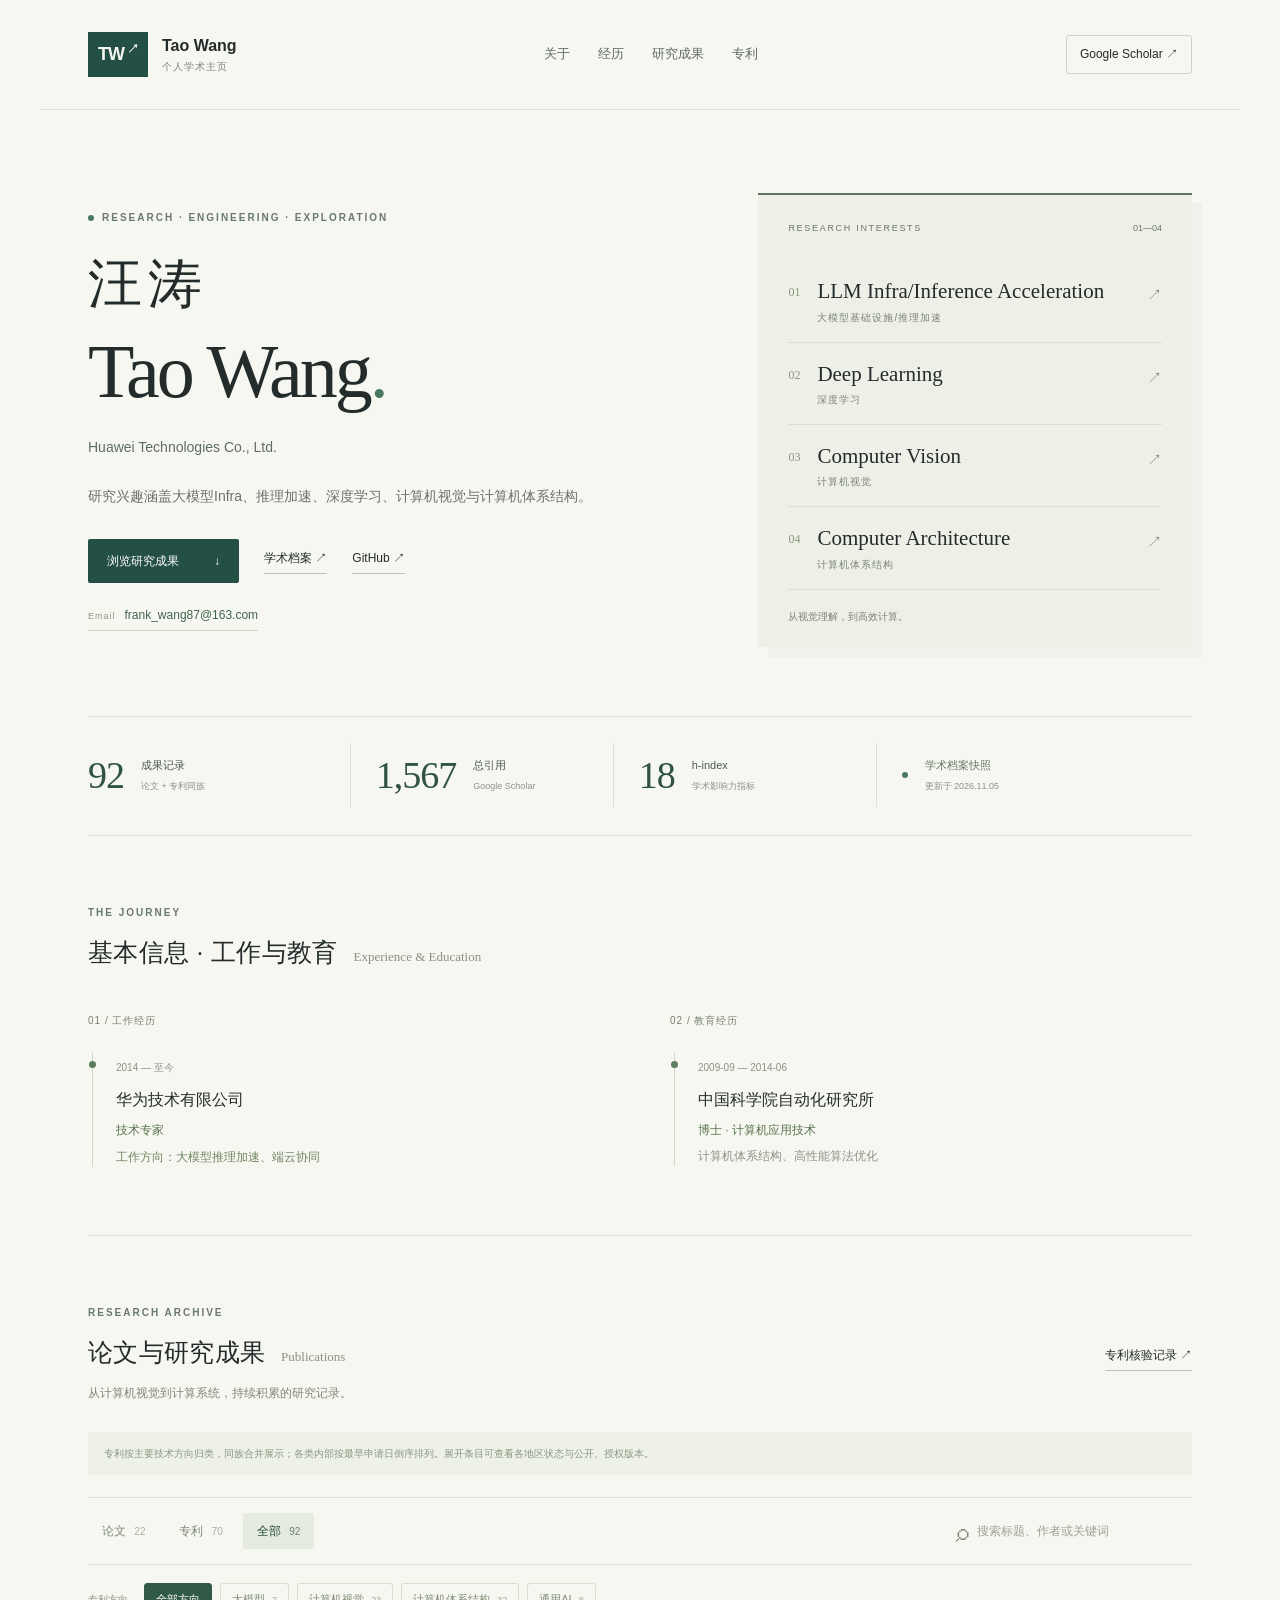
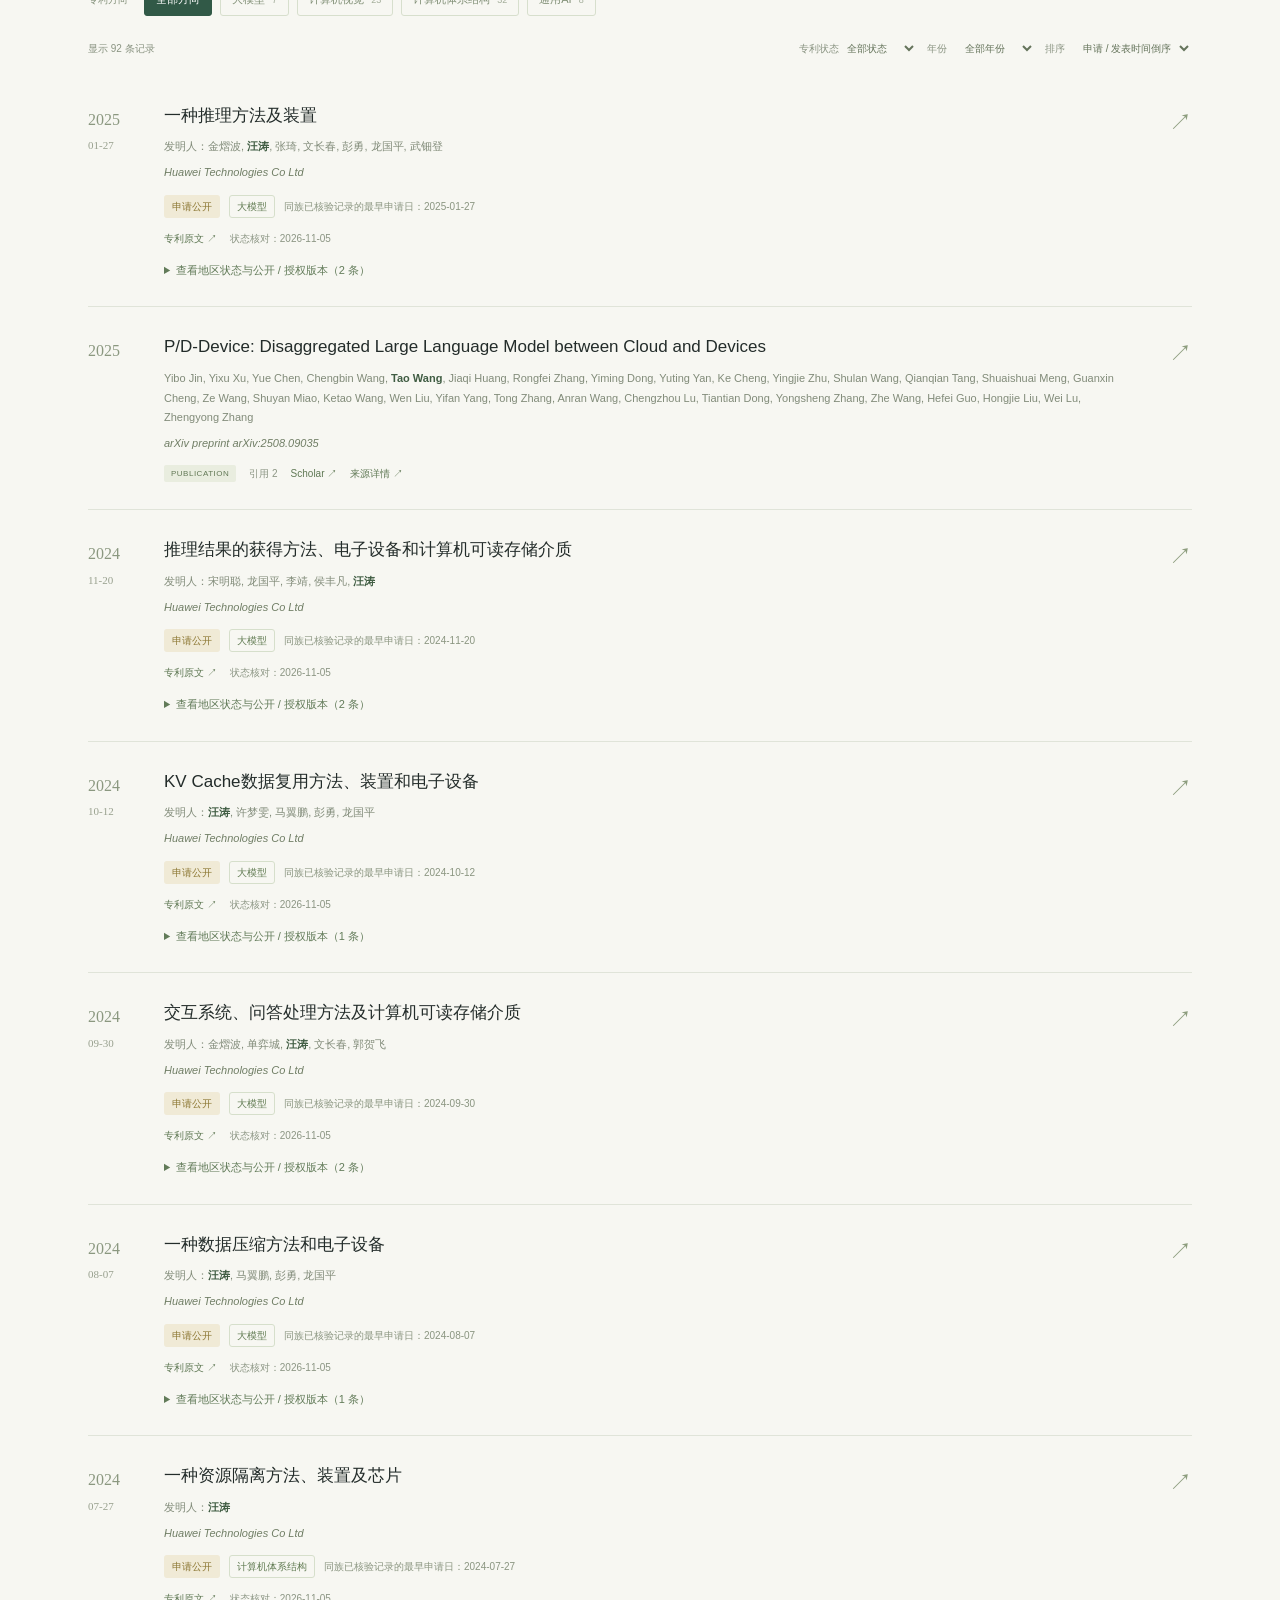
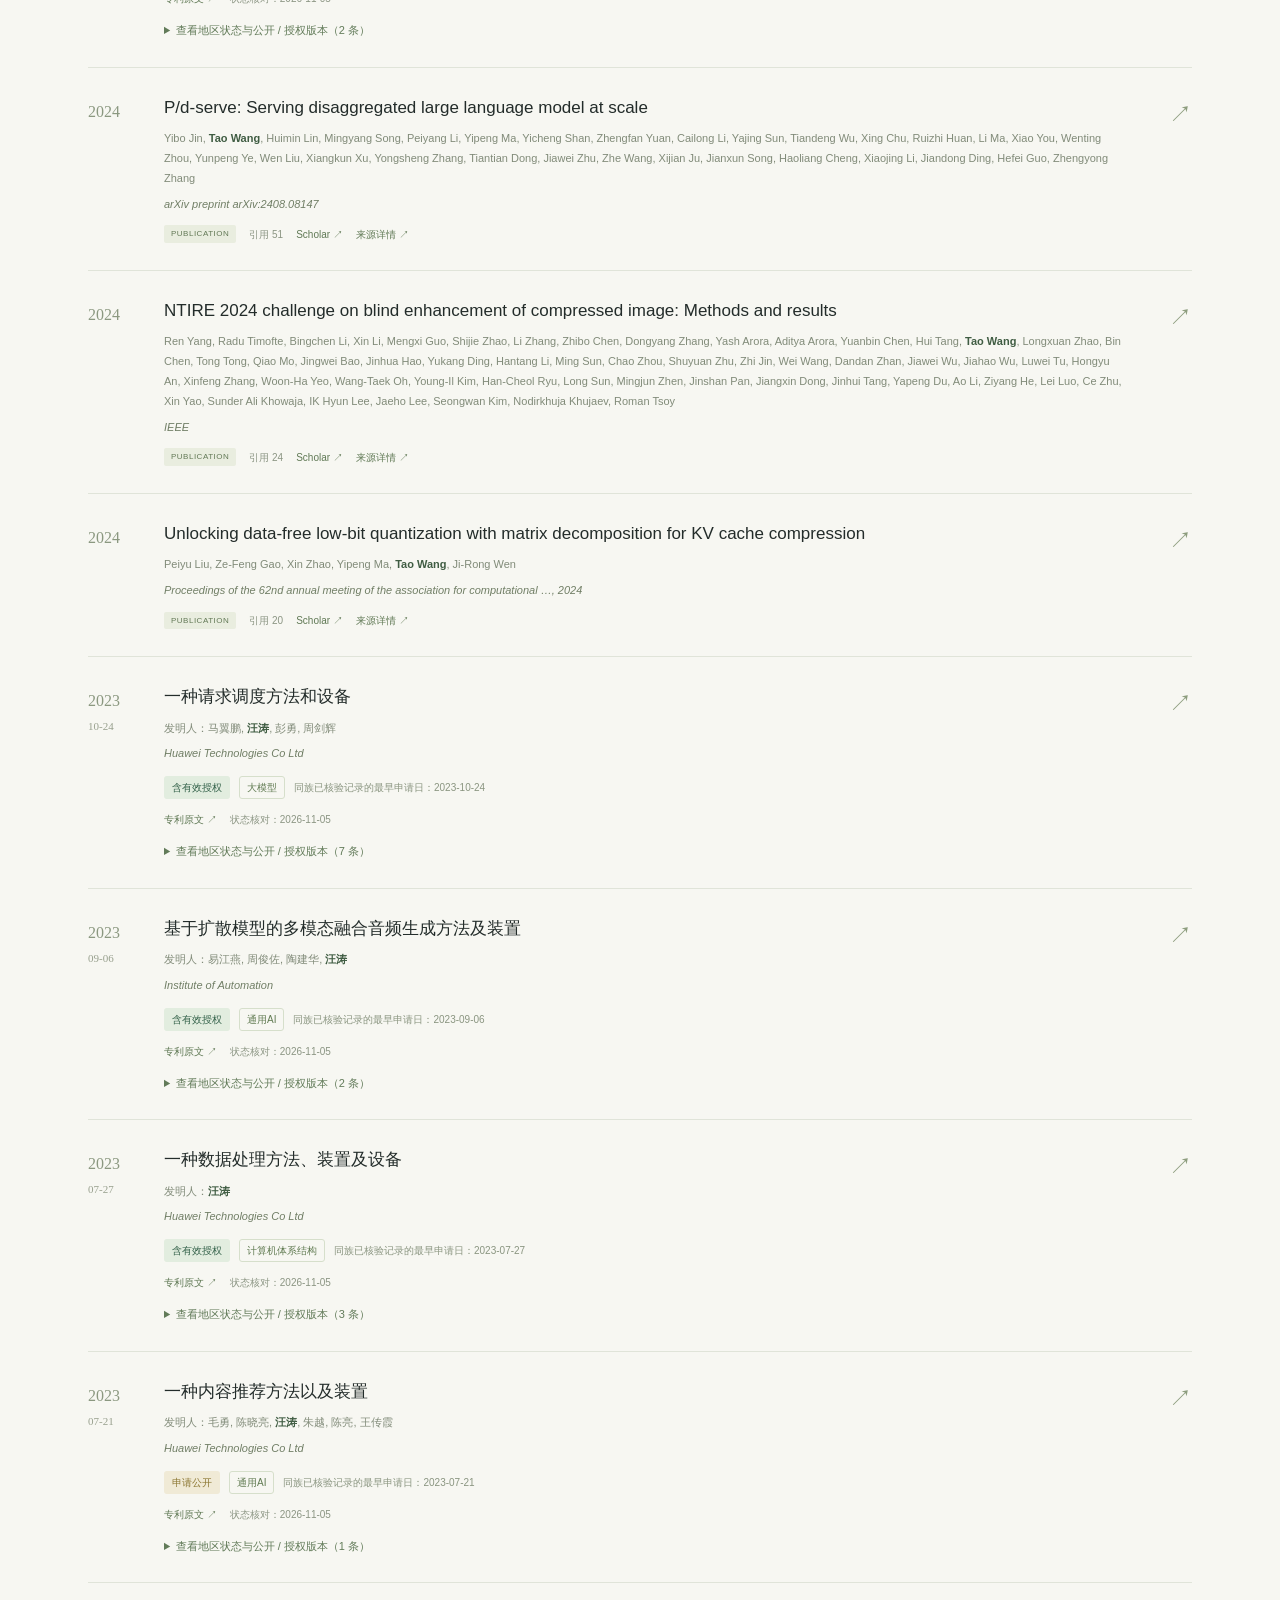
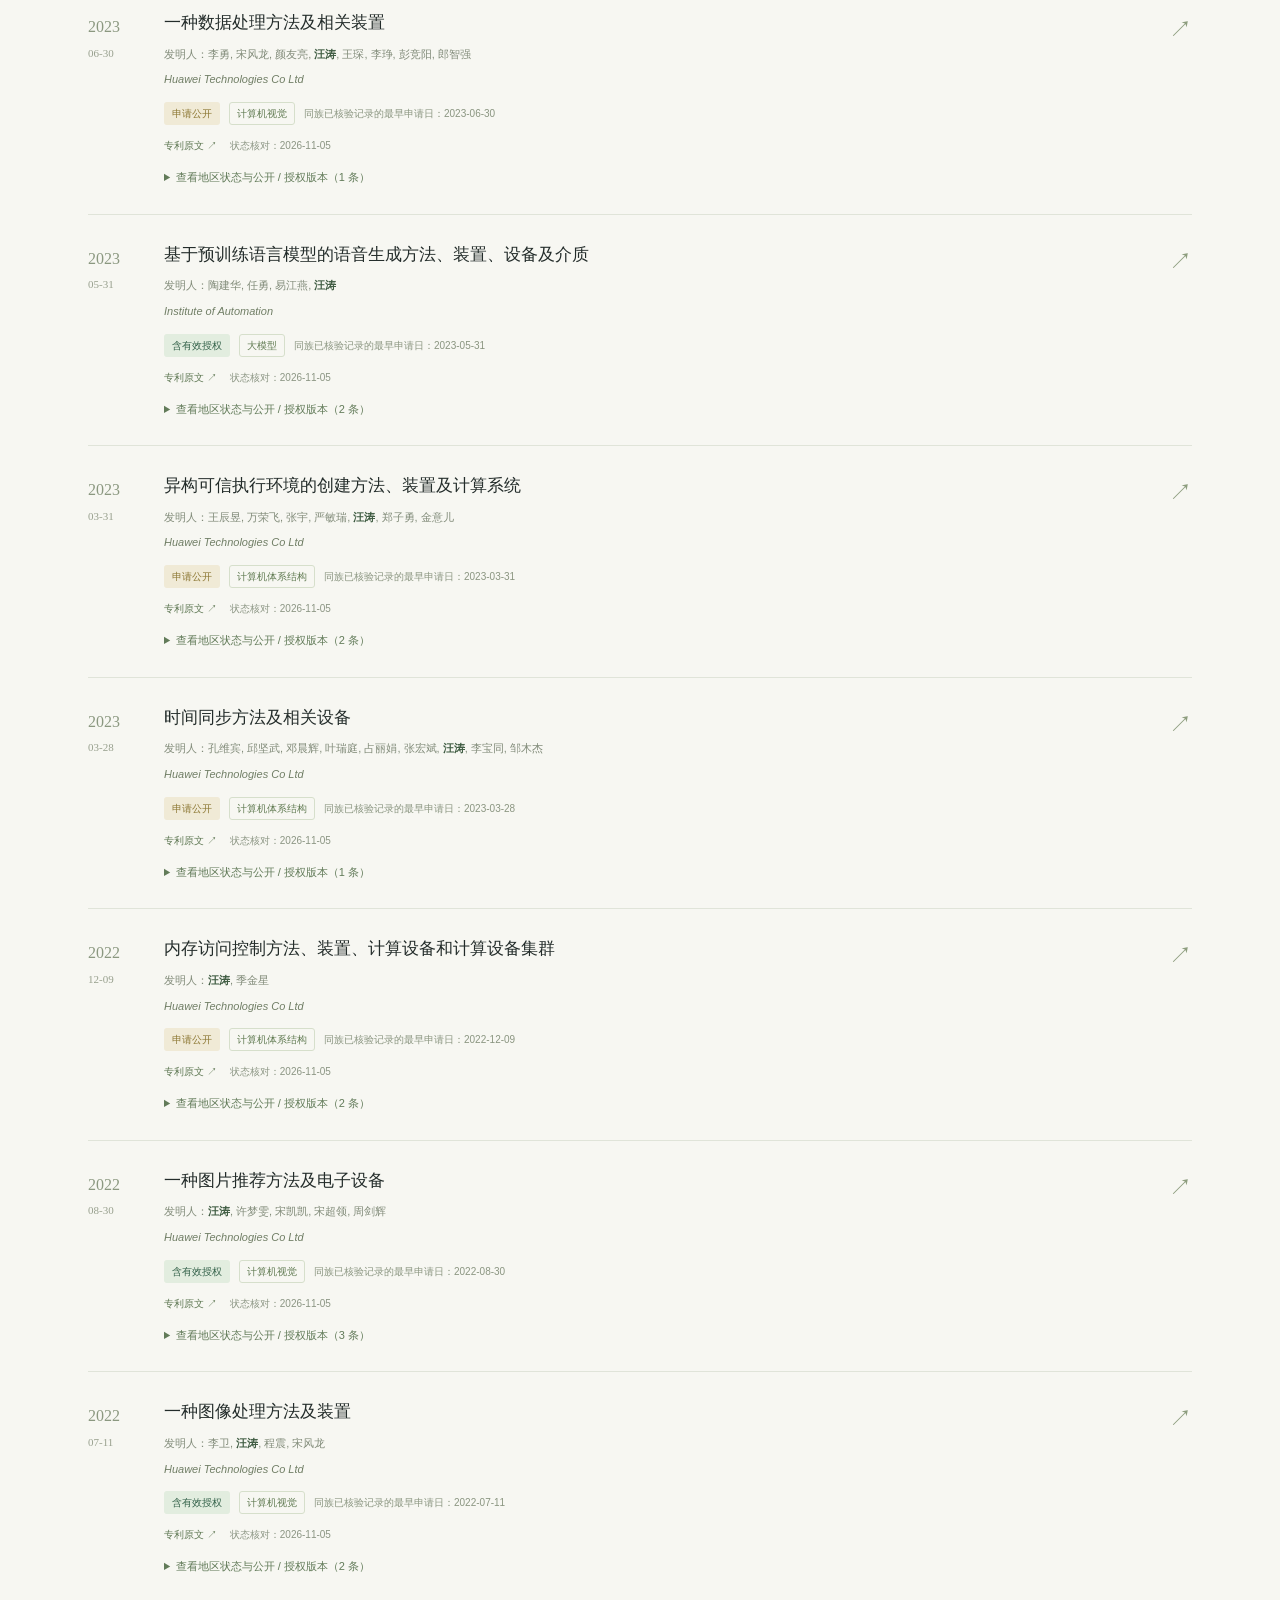
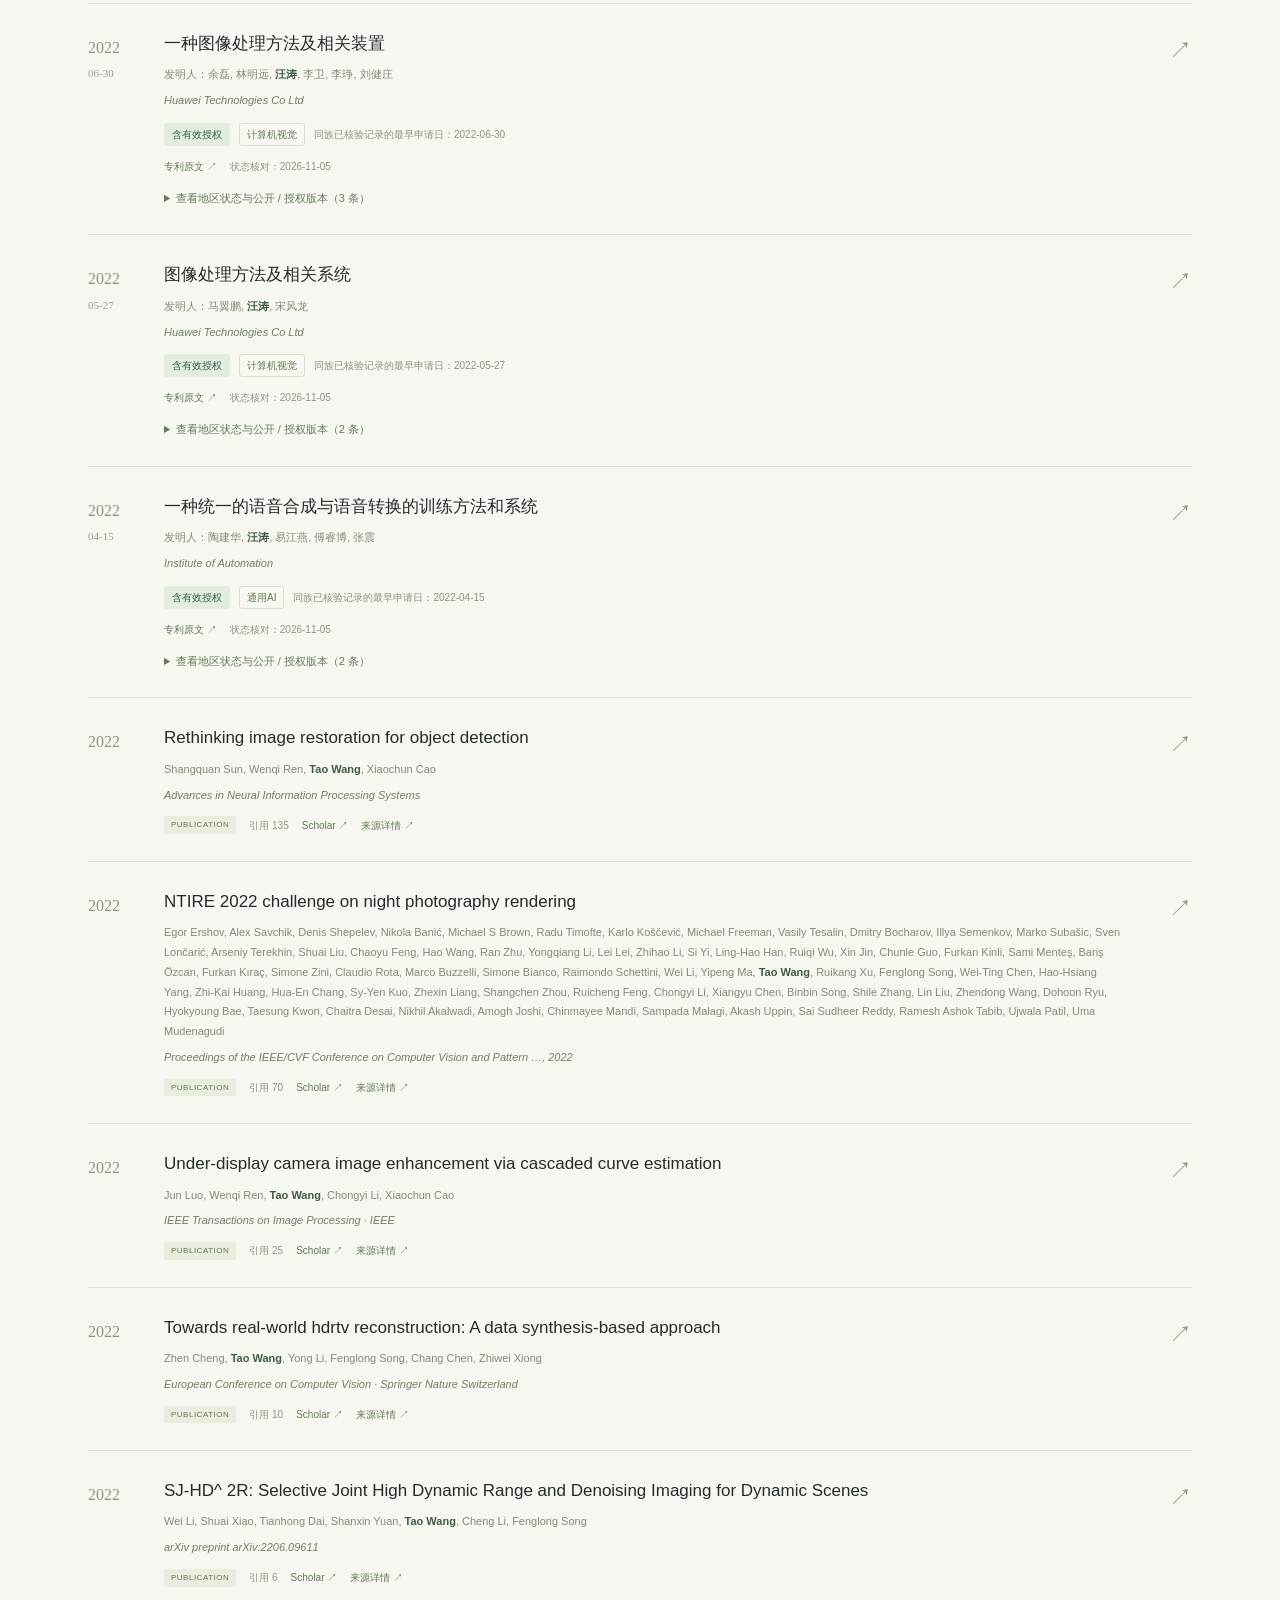
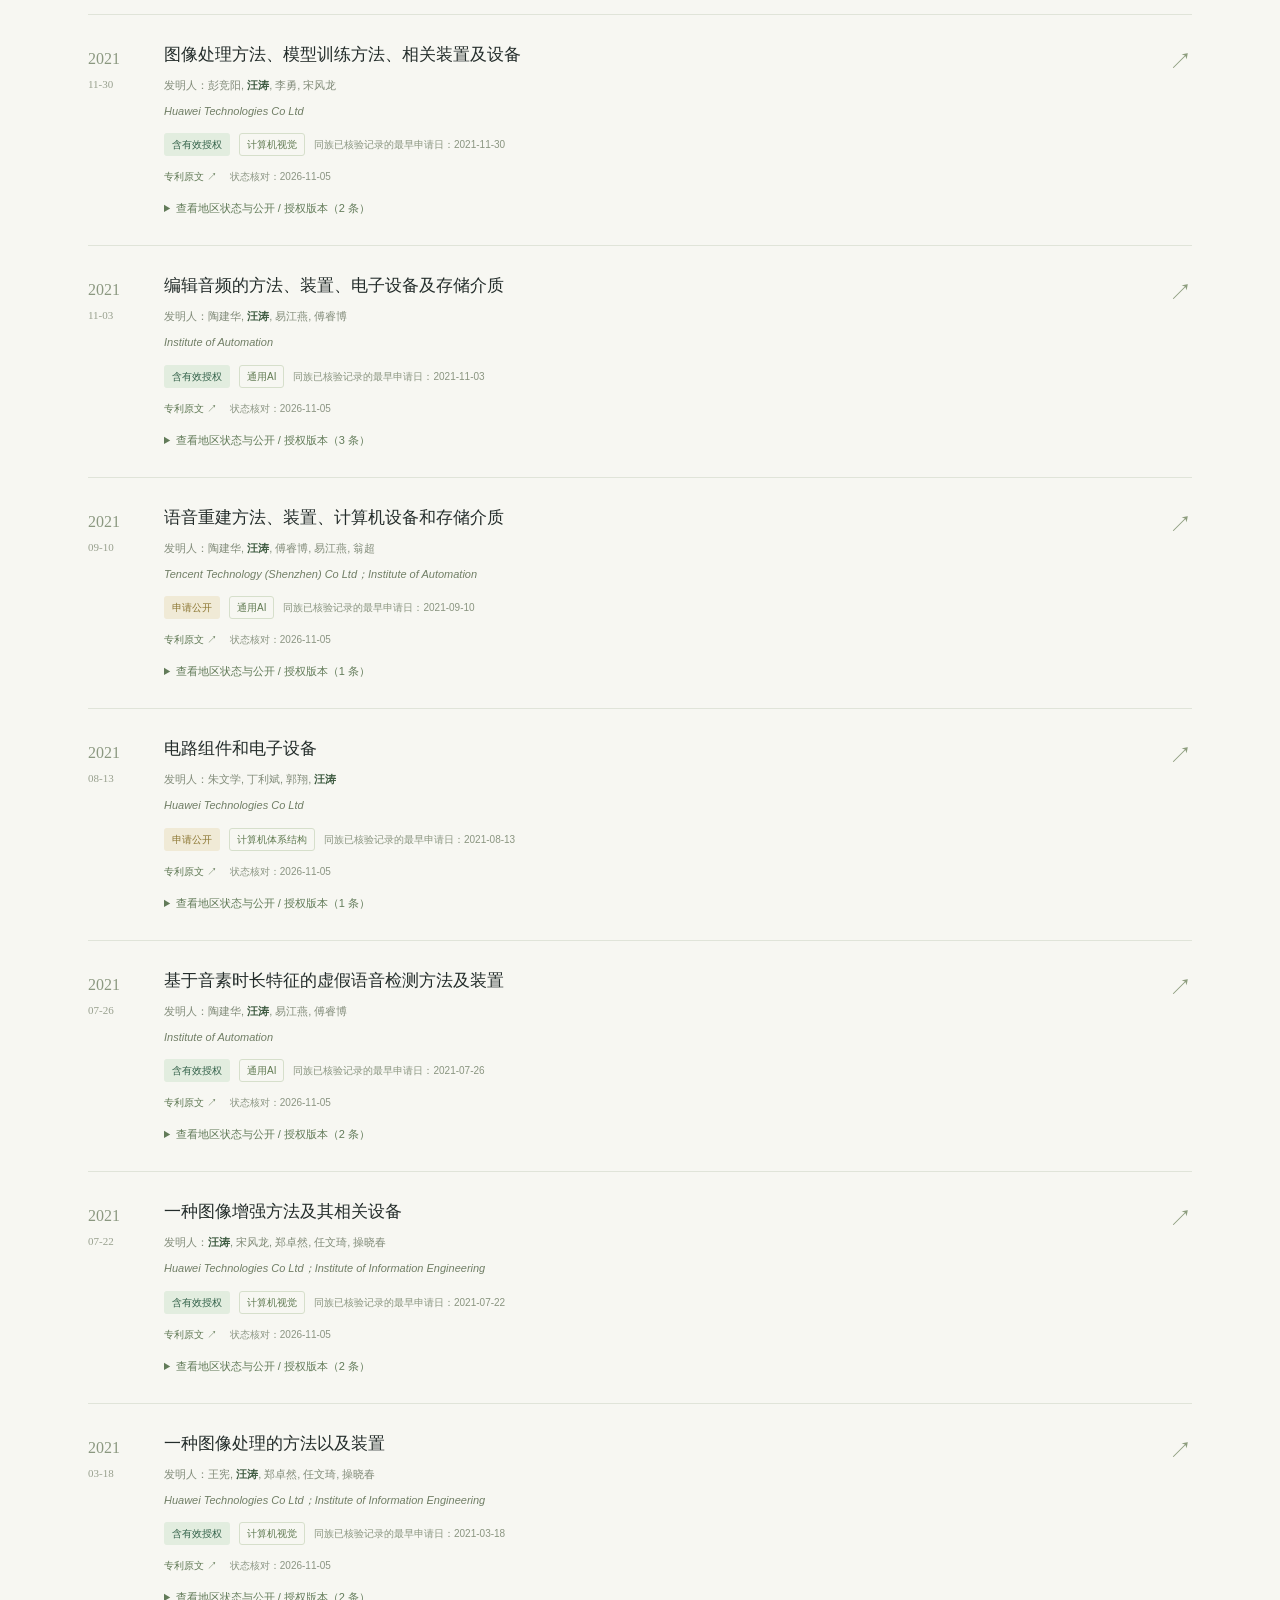
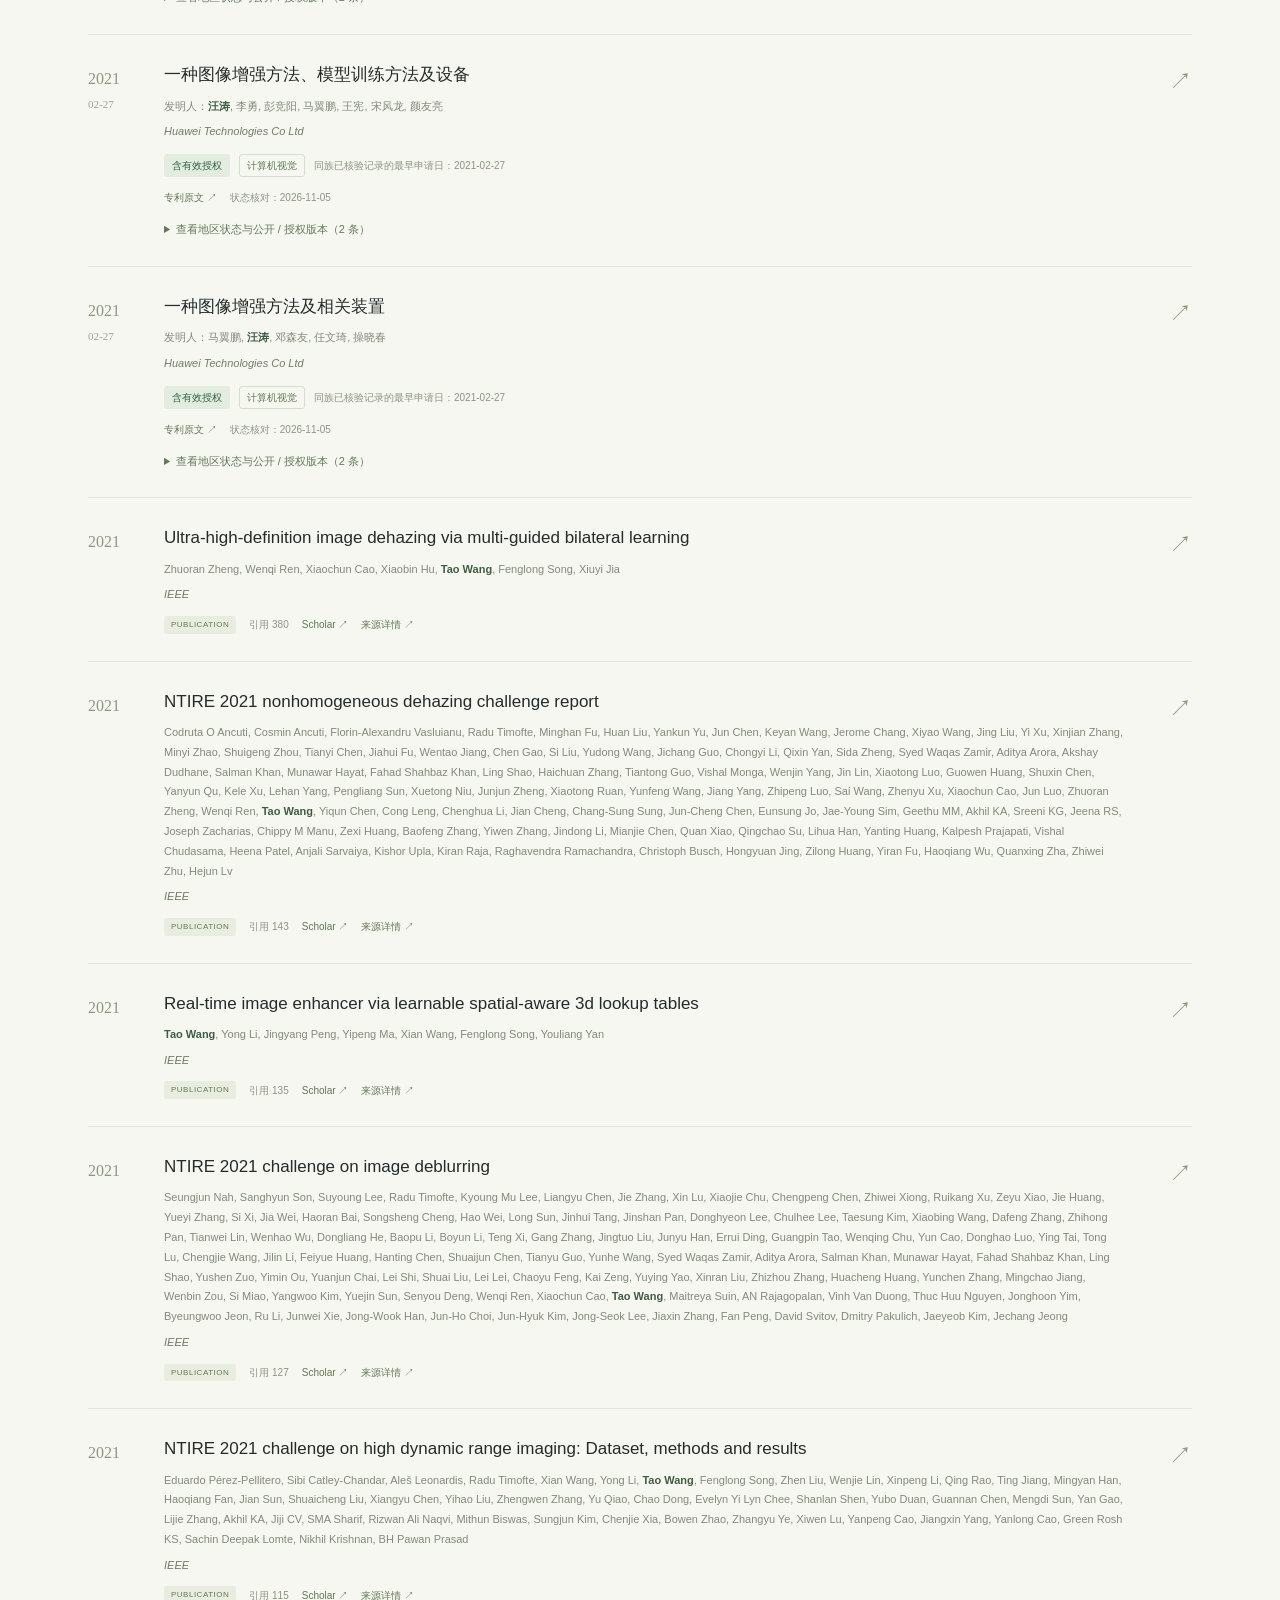
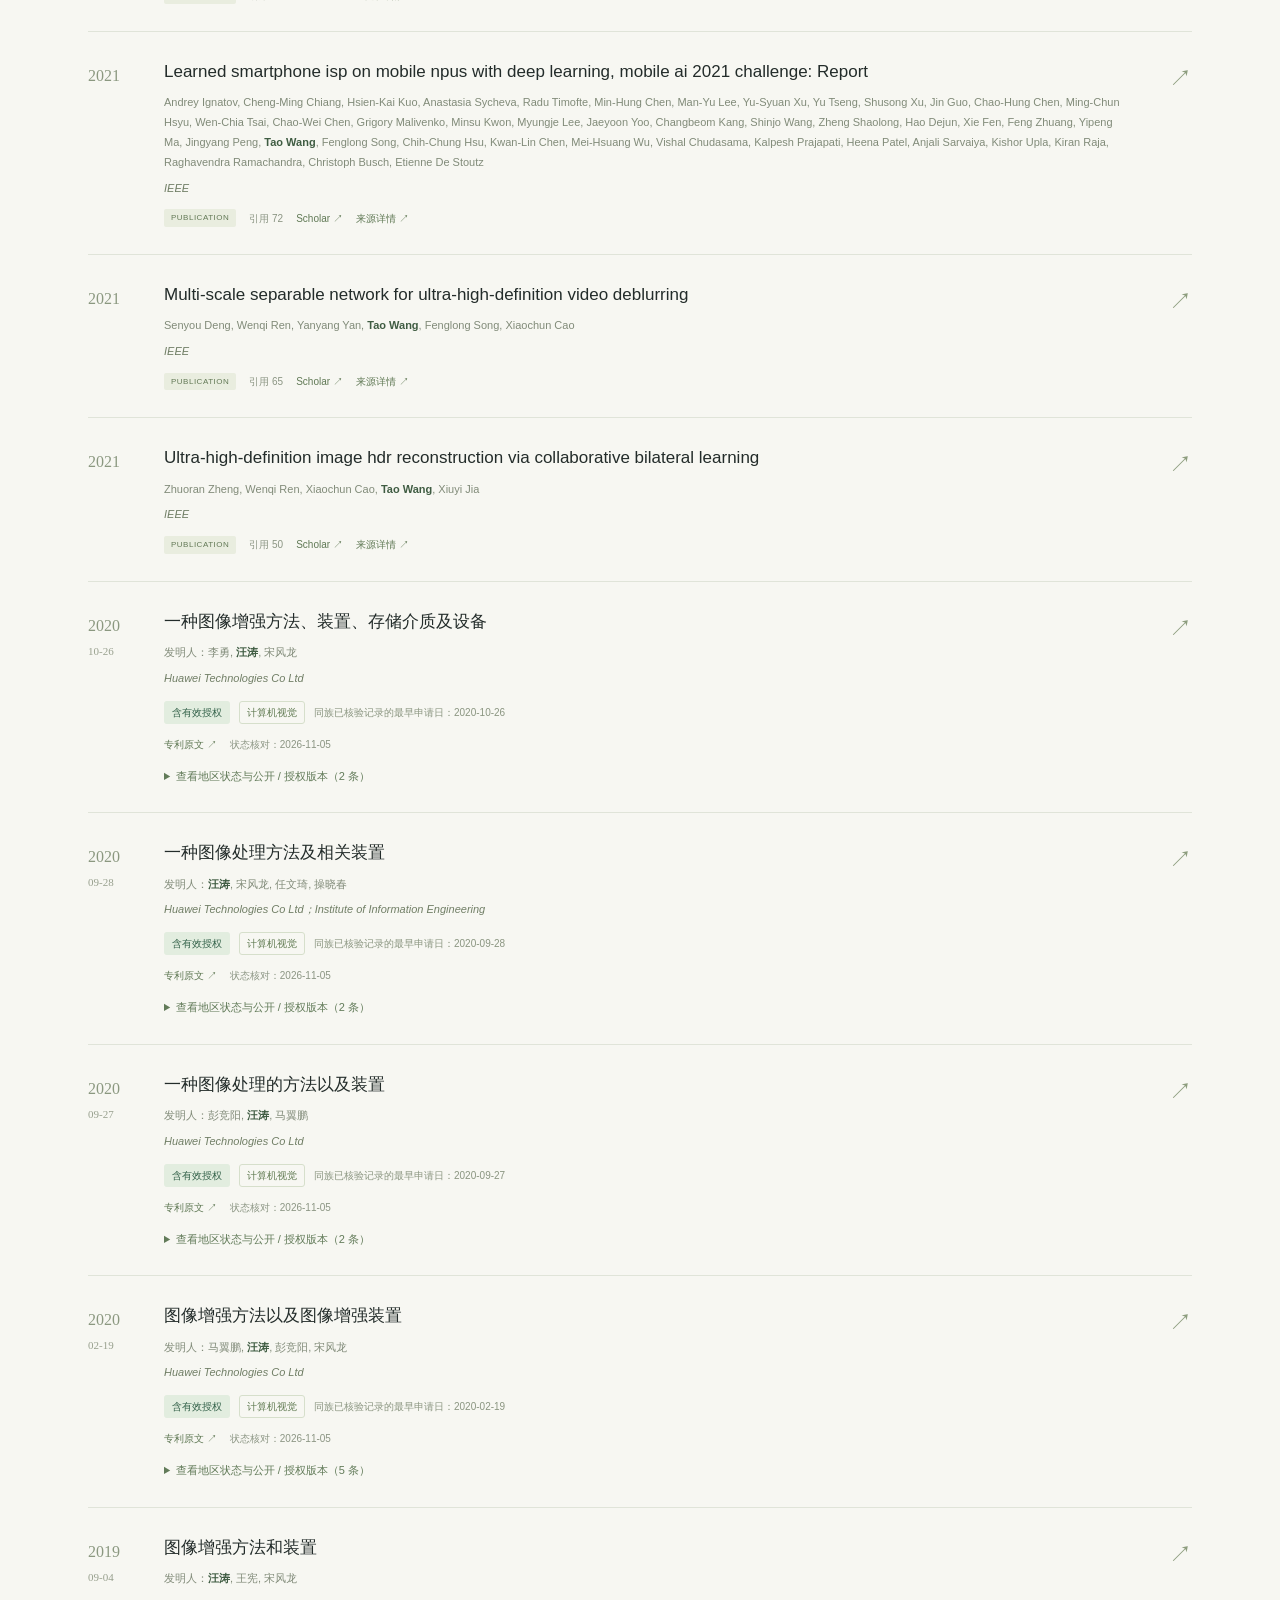
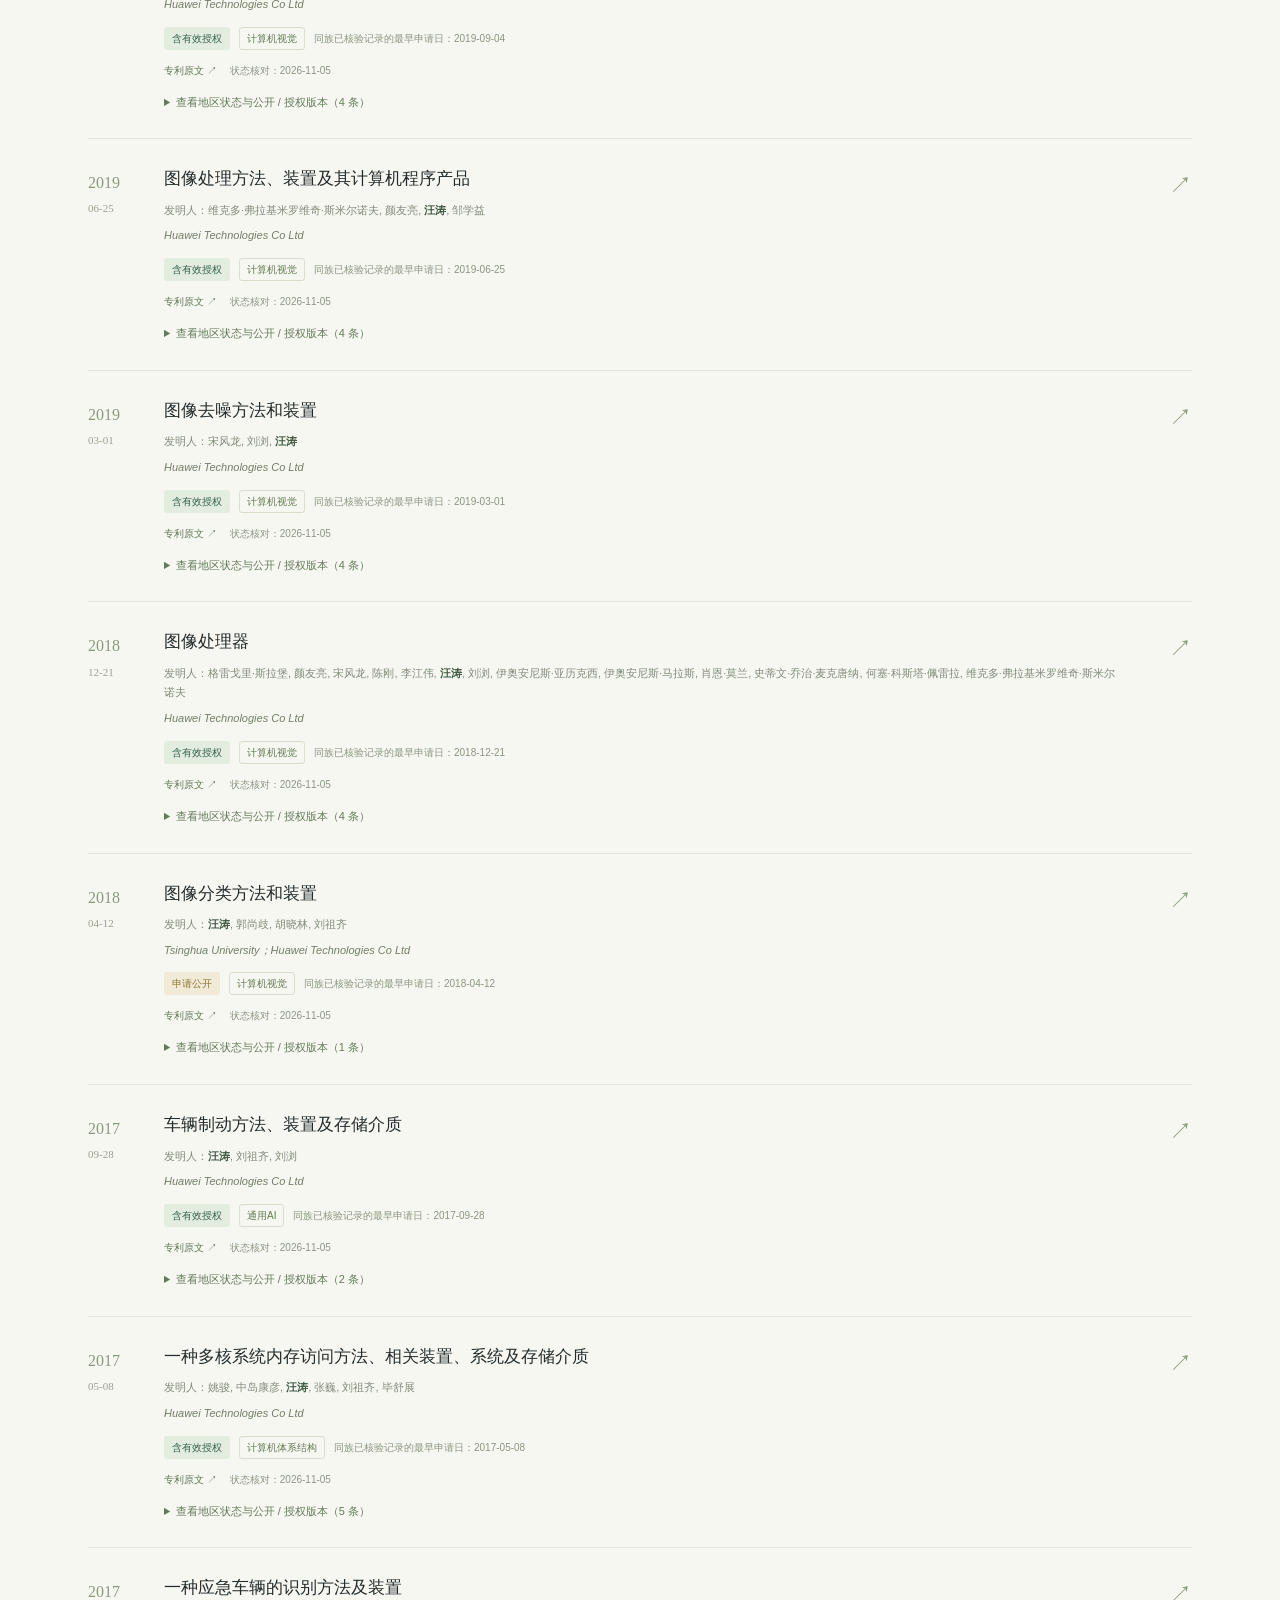
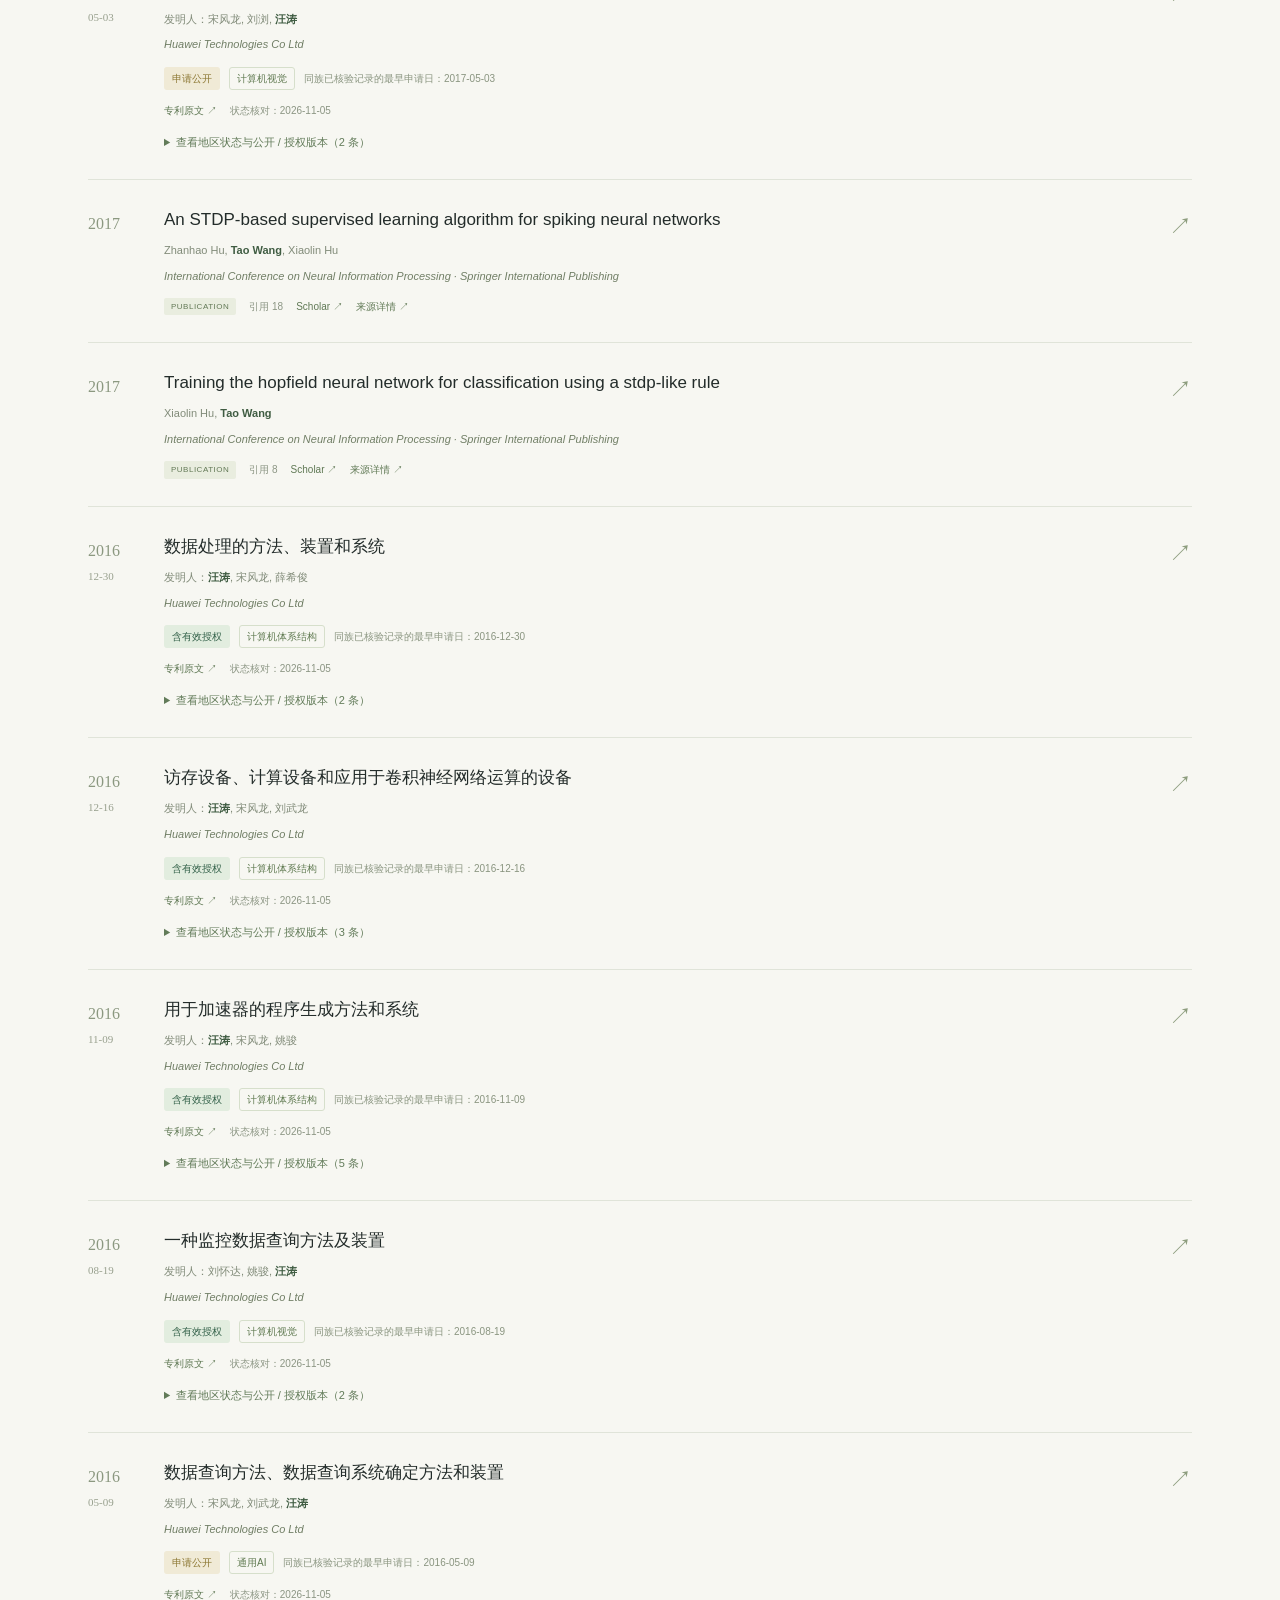
==== commit 05def05e: "Regenerate portfolio from edited content" ====
--- a/index.html
+++ b/index.html
@@ -1,10 +1,10 @@
 <!doctype html>
-<html lang="zh-CN" data-site-version="6f7d6258f064">
+<html lang="zh-CN" data-site-version="b2b952fe07c5">
 <head>
   <meta charset="utf-8"><meta name="viewport" content="width=device-width,initial-scale=1">
   <meta name="description" content="汪涛 Tao Wang 的个人学术主页：研究方向、工作与教育经历、论文和专利。">
   <meta name="theme-color" content="#f7f7f2"><title>汪涛 · Tao Wang · 个人主页</title>
-  <link rel="stylesheet" href="style.css?v=6f7d6258f064"><script src="records.js?v=6f7d6258f064" defer></script><script src="content.js?v=6f7d6258f064" defer></script><script src="app.js?v=6f7d6258f064" defer></script>
+  <link rel="stylesheet" href="style.css?v=b2b952fe07c5"><script src="records.js?v=b2b952fe07c5" defer></script><script src="content.js?v=b2b952fe07c5" defer></script><script src="app.js?v=b2b952fe07c5" defer></script>
   <link rel="canonical" href="https://frank2wang87.github.io/">
   <meta name="robots" content="index, follow">
   <meta property="og:type" content="profile">
@@ -17,9 +17,9 @@
 <a class="skip" href="#main">跳至正文</a>
 <header class="header" id="site-header"><a class="brand" href="#about"><span class="brand-mark">TW<span>↗</span></span><span>Tao Wang<span class="brand-sub">个人学术主页</span></span></a><nav aria-label="主导航"><a href="#about">关于</a><a href="#experience">经历</a><a href="#research">研究成果</a><a href="#patents">专利</a></nav><a class="scholar-nav" href="https://scholar.google.com/citations?user=QIy6O2EAAAAJ&amp;hl=zh-CN" target="_blank" rel="noopener">Google Scholar ↗</a></header>
 <main id="main">
-<section class="hero" id="about"><div class="hero-copy"><p class="eyebrow"><span class="dot"></span>RESEARCH · ENGINEERING · EXPLORATION</p><h1>汪涛<span>Tao Wang<span class="name-dot">.</span></span></h1><p class="affiliation">Huawei Technologies Co., Ltd.</p><p class="intro">研究兴趣涵盖深度学习、计算机视觉与计算机体系结构。</p><p class="intro">在这里，记录研究成果与职业足迹。</p><div class="hero-actions"><a class="button" href="#research">浏览研究成果 <span>↓</span></a><a class="text-link" href="https://scholar.google.com/citations?user=QIy6O2EAAAAJ&amp;hl=zh-CN" target="_blank" rel="noopener">学术档案 ↗</a><a class="text-link" href="https://github.com/frank2wang87" target="_blank" rel="noopener">GitHub ↗</a></div><div class="contact-details" aria-label="联系方式"><a class="contact-detail" href="mailto:frank_wang87@163.com"><span>Email</span>frank_wang87@163.com</a></div> </div><aside class="research-note"><span class="note-top">RESEARCH INTERESTS <span>01—04</span></span><ol><li><span>01</span><div>LLM Infra/Inference Acceleration<small>大模型基础设施/推理加速</small> </div><b>↗</b></li><li><span>02</span><div>Deep Learning<small>深度学习</small> </div><b>↗</b></li><li><span>03</span><div>Computer Vision<small>计算机视觉</small> </div><b>↗</b></li><li><span>04</span><div>Computer Architecture<small>计算机体系结构</small> </div><b>↗</b></li></ol><p>从视觉理解，到高效计算。</p></aside></section>
+<section class="hero" id="about"><div class="hero-copy"><p class="eyebrow"><span class="dot"></span>RESEARCH · ENGINEERING · EXPLORATION</p><h1>汪涛<span>Tao Wang<span class="name-dot">.</span></span></h1><p class="affiliation">Huawei Technologies Co., Ltd.</p><p class="intro">研究兴趣涵盖大模型Infra、推理加速、深度学习、计算机视觉与计算机体系结构。</p><div class="hero-actions"><a class="button" href="#research">浏览研究成果 <span>↓</span></a><a class="text-link" href="https://scholar.google.com/citations?user=QIy6O2EAAAAJ&amp;hl=zh-CN" target="_blank" rel="noopener">学术档案 ↗</a><a class="text-link" href="https://github.com/frank2wang87" target="_blank" rel="noopener">GitHub ↗</a></div><div class="contact-details" aria-label="联系方式"><a class="contact-detail" href="mailto:frank_wang87@163.com"><span>Email</span>frank_wang87@163.com</a></div> </div><aside class="research-note"><span class="note-top">RESEARCH INTERESTS <span>01—04</span></span><ol><li><span>01</span><div>LLM Infra/Inference Acceleration<small>大模型基础设施/推理加速</small> </div><b>↗</b></li><li><span>02</span><div>Deep Learning<small>深度学习</small> </div><b>↗</b></li><li><span>03</span><div>Computer Vision<small>计算机视觉</small> </div><b>↗</b></li><li><span>04</span><div>Computer Architecture<small>计算机体系结构</small> </div><b>↗</b></li></ol><p>从视觉理解，到高效计算。</p></aside></section>
 <section class="metrics" id="scholar-metrics" aria-label="学术概览"><div><strong id="record-count">92</strong><span>成果记录 <small>论文 + 专利同族</small></span></div><div><strong id="citation-count">1,567</strong><span>总引用 <small>Google Scholar</small></span></div><div><strong id="h-index">18</strong><span>h-index <small>学术影响力指标</small></span></div><div class="metric-note"><span class="dot"></span><p>学术档案快照<br><small>更新于 <time>2026.11.05</time></small></p></div></section>
-<section class="section experience" id="experience"><div class="section-heading"><div><p class="eyebrow">THE JOURNEY</p><h2>基本信息 · 工作与教育<span>Experience & Education</span></h2></div></div><div class="journey-grid"><article><span class="mini-label">01 / 工作经历</span><div class="timeline"><span class="timeline-dot"></span><h3>华为技术有限公司</h3></div></article><article><span class="mini-label">02 / 教育经历</span><div class="timeline"><span class="timeline-dot"></span><small>2009-09 — 2014-06</small><h3>中国科学院自动化研究所</h3><p class="journey-subtitle">博士 · 计算机应用技术</p><p>计算机体系结构、高性能算法优化</p></div></article></div></section>
+<section class="section experience" id="experience"><div class="section-heading"><div><p class="eyebrow">THE JOURNEY</p><h2>基本信息 · 工作与教育<span>Experience & Education</span></h2></div></div><div class="journey-grid"><article><span class="mini-label">01 / 工作经历</span><div class="timeline"><span class="timeline-dot"></span><small>2014 — 至今</small><h3>华为技术有限公司</h3><p class="journey-subtitle">技术专家</p><p class="journey-direction">工作方向：大模型推理加速、端云协同</p></div></article><article><span class="mini-label">02 / 教育经历</span><div class="timeline"><span class="timeline-dot"></span><small>2009-09 — 2014-06</small><h3>中国科学院自动化研究所</h3><p class="journey-subtitle">博士 · 计算机应用技术</p><p>计算机体系结构、高性能算法优化</p></div></article></div></section>
 <section class="section" id="research"><div class="section-heading"><div><p class="eyebrow">RESEARCH ARCHIVE</p><h2>论文与研究成果<span>Publications</span></h2></div><a class="text-link export" href="patent-review.html">专利核验记录 ↗</a></div><p class="section-description" id="research-description">从计算机视觉到计算系统，持续积累的研究记录。</p><p class="patent-help">专利按主要技术方向归类，同族合并展示；各类内部按最早申请日倒序排列。展开条目可查看各地区状态与公开、授权版本。</p><div class="toolbar"><div class="tabs" role="group" aria-label="成果类型"><button data-type="paper" aria-pressed="false">论文 <span id="paper-n">22</span></button><button data-type="patent" aria-pressed="false">专利 <span id="patent-n">70</span></button><button data-type="all" class="active" aria-pressed="true">全部 <span id="all-n">92</span></button></div><label class="search"><span aria-hidden="true">⌕</span><input type="search" id="search" placeholder="搜索标题、作者或关键词" aria-label="搜索成果"></label></div><div class="category-filters" id="category-filters" role="group" aria-label="专利方向"><span>专利方向</span><button data-category="all" class="active" aria-pressed="true">全部方向</button><button data-category="大模型" aria-pressed="false">大模型 <small id="category-count-0">7</small></button><button data-category="计算机视觉" aria-pressed="false">计算机视觉 <small id="category-count-1">23</small></button><button data-category="计算机体系结构" aria-pressed="false">计算机体系结构 <small id="category-count-2">32</small></button><button data-category="通用AI" aria-pressed="false">通用AI <small id="category-count-3">8</small></button></div><div class="list-meta"><p id="result-count" aria-live="polite">显示 92 条记录</p><div><span id="patent-status-wrap"><label for="patent-status">专利状态</label><select id="patent-status"><option value="all">全部状态</option><option value="active">含有效授权</option><option value="pending">申请公开</option></select></span><label for="year">年份</label><select id="year"><option value="all">全部年份</option></select><label for="sort">排序</label><select id="sort"><option value="year">申请 / 发表时间倒序</option><option value="citations">引用由高到低</option><option value="title">标题 A–Z</option></select></div></div><div id="publication-list" class="publication-list"><!-- RECORDS:START --><article class="publication patent-record" id="family-100643439"><div class="pub-year">2025<small>01-27</small></div><div><h3><a class="" href="https://patents.google.com/patent/CN122472185A/zh" target="_blank" rel="noopener">一种推理方法及装置</a></h3><p class="authors">发明人：金熠波, <strong>汪涛</strong>, 张琦, 文长春, 彭勇, 龙国平, 武钿登</p><p class="venue">Huawei Technologies Co Ltd</p><div class="patent-meta"><span class="status-badge status-pending">申请公开</span><span class="category-badge">大模型</span><span>同族已核验记录的最早申请日：2025-01-27</span></div><div class="pub-bottom"><a class="" href="https://patents.google.com/patent/CN122472185A/zh" target="_blank" rel="noopener">专利原文 ↗</a><span class="cite">状态核对：2026-11-05</span></div><details class="family-details"><summary>查看地区状态与公开 / 授权版本（2 条）</summary><ul><li><div><a class="" href="https://patents.google.com/patent/WO2026157262A1/en" target="_blank" rel="noopener">WO2026157262A1 ↗</a> <span class="member-status">申请公开（来源 Pending）</span></div><p>申请号：PCT/CN2025/121083 · 申请日：2025-09-12 · Google Patents</p><p>发明人：金熠波、汪涛、张琦、文长春、彭勇、龙国平、武钿登</p></li><li><div><a class="" href="https://patents.google.com/patent/CN122472185A/zh" target="_blank" rel="noopener">CN122472185A ↗</a> <span class="member-status">申请公开（来源 Pending）</span></div><p>申请号：CN202510127605.5A · 申请日：2025-01-27 · Google Patents</p><p>发明人：金熠波、汪涛、张琦、文长春、彭勇、龙国平、武钿登</p></li></ul><p class="source-note">同申请的公开/授权版本及有同族或分案证据的记录合并展示；独立地区的状态分别保留。 方向归类：依据标题、摘要或说明书中的语言模型、生成式推理、Prefill/Decode、KV Cache 或预训练语言模型语音生成等主要应用主题归类。 </p></details></div><div class="pub-arrow"><a class="" href="https://patents.google.com/patent/CN122472185A/zh" target="_blank" rel="noopener">↗</a></div></article><article class="publication"><div class="pub-year">2025</div><div><h3><a class="" href="https://scholar.google.com/citations?view_op=view_citation&amp;hl=zh-CN&amp;user=QIy6O2EAAAAJ&amp;pagesize=100&amp;citation_for_view=QIy6O2EAAAAJ:maZDTaKrznsC" target="_blank" rel="noopener">P/D-Device: Disaggregated Large Language Model between Cloud and Devices</a></h3><p class="authors">Yibo Jin, Yixu Xu, Yue Chen, Chengbin Wang, <strong>Tao Wang</strong>, Jiaqi Huang, Rongfei Zhang, Yiming Dong, Yuting Yan, Ke Cheng, Yingjie Zhu, Shulan Wang, Qianqian Tang, Shuaishuai Meng, Guanxin Cheng, Ze Wang, Shuyan Miao, Ketao Wang, Wen Liu, Yifan Yang, Tong Zhang, Anran Wang, Chengzhou Lu, Tiantian Dong, Yongsheng Zhang, Zhe Wang, Hefei Guo, Hongjie Liu, Wei Lu, Zhengyong Zhang</p><p class="venue">arXiv preprint arXiv:2508.09035</p><div class="pub-bottom"><span class="tag">PUBLICATION</span><span class="cite">引用 2</span><a class="" href="https://scholar.google.com/citations?view_op=view_citation&amp;hl=zh-CN&amp;user=QIy6O2EAAAAJ&amp;pagesize=100&amp;citation_for_view=QIy6O2EAAAAJ:maZDTaKrznsC" target="_blank" rel="noopener">Scholar ↗</a><a class="" href="https://arxiv.org/abs/2508.09035" target="_blank" rel="noopener">来源详情 ↗</a></div></div><div class="pub-arrow"><a class="" href="https://arxiv.org/abs/2508.09035" target="_blank" rel="noopener">↗</a></div></article><article class="publication patent-record" id="family-99808670"><div class="pub-year">2024<small>11-20</small></div><div><h3><a class="" href="https://patents.google.com/patent/CN122072839A/zh" target="_blank" rel="noopener">推理结果的获得方法、电子设备和计算机可读存储介质</a></h3><p class="authors">发明人：宋明聪, 龙国平, 李靖, 侯丰凡, <strong>汪涛</strong></p><p class="venue">Huawei Technologies Co Ltd</p><div class="patent-meta"><span class="status-badge status-pending">申请公开</span><span class="category-badge">大模型</span><span>同族已核验记录的最早申请日：2024-11-20</span></div><div class="pub-bottom"><a class="" href="https://patents.google.com/patent/CN122072839A/zh" target="_blank" rel="noopener">专利原文 ↗</a><span class="cite">状态核对：2026-11-05</span></div><details class="family-details"><summary>查看地区状态与公开 / 授权版本（2 条）</summary><ul><li><div><a class="" href="https://patents.google.com/patent/WO2026108290A1/en" target="_blank" rel="noopener">WO2026108290A1 ↗</a> <span class="member-status">申请公开（来源 Pending）</span></div><p>申请号：PCT/CN2025/117036 · 申请日：2025-08-26 · Google Patents</p><p>发明人：宋明聪、龙国平、李靖、侯丰凡、汪涛</p></li><li><div><a class="" href="https://patents.google.com/patent/CN122072839A/zh" target="_blank" rel="noopener">CN122072839A ↗</a> <span class="member-status">申请公开（来源 Pending）</span></div><p>申请号：CN202411670087.3A · 申请日：2024-11-20 · Google Patents</p><p>发明人：宋明聪、龙国平、李靖、侯丰凡、汪涛</p></li></ul><p class="source-note">同申请的公开/授权版本及有同族或分案证据的记录合并展示；独立地区的状态分别保留。 方向归类：依据标题、摘要或说明书中的语言模型、生成式推理、Prefill/Decode、KV Cache 或预训练语言模型语音生成等主要应用主题归类。 </p></details></div><div class="pub-arrow"><a class="" href="https://patents.google.com/patent/CN122072839A/zh" target="_blank" rel="noopener">↗</a></div></article><article class="publication patent-record" id="family-99377518"><div class="pub-year">2024<small>10-12</small></div><div><h3><a class="" href="https://patents.google.com/patent/CN121860027A/zh" target="_blank" rel="noopener">KV Cache数据复用方法、装置和电子设备</a></h3><p class="authors">发明人：<strong>汪涛</strong>, 许梦雯, 马翼鹏, 彭勇, 龙国平</p><p class="venue">Huawei Technologies Co Ltd</p><div class="patent-meta"><span class="status-badge status-pending">申请公开</span><span class="category-badge">大模型</span><span>同族已核验记录的最早申请日：2024-10-12</span></div><div class="pub-bottom"><a class="" href="https://patents.google.com/patent/CN121860027A/zh" target="_blank" rel="noopener">专利原文 ↗</a><span class="cite">状态核对：2026-11-05</span></div><details class="family-details"><summary>查看地区状态与公开 / 授权版本（1 条）</summary><ul><li><div><a class="" href="https://patents.google.com/patent/CN121860027A/zh" target="_blank" rel="noopener">CN121860027A ↗</a> <span class="member-status">申请公开（来源 Pending）</span></div><p>申请号：CN202411428710.4A · 申请日：2024-10-12 · Google Patents</p><p>发明人：汪涛、许梦雯、马翼鹏、彭勇、龙国平</p></li></ul><p class="source-note">同申请的公开/授权版本及有同族或分案证据的记录合并展示；独立地区的状态分别保留。 方向归类：依据标题、摘要或说明书中的语言模型、生成式推理、Prefill/Decode、KV Cache 或预训练语言模型语音生成等主要应用主题归类。 </p></details></div><div class="pub-arrow"><a class="" href="https://patents.google.com/patent/CN121860027A/zh" target="_blank" rel="noopener">↗</a></div></article><article class="publication patent-record" id="family-99176871"><div class="pub-year">2024<small>09-30</small></div><div><h3><a class="" href="https://patents.google.com/patent/CN121765034A/zh" target="_blank" rel="noopener">交互系统、问答处理方法及计算机可读存储介质</a></h3><p class="authors">发明人：金熠波, 单弈城, <strong>汪涛</strong>, 文长春, 郭贺飞</p><p class="venue">Huawei Technologies Co Ltd</p><div class="patent-meta"><span class="status-badge status-pending">申请公开</span><span class="category-badge">大模型</span><span>同族已核验记录的最早申请日：2024-09-30</span></div><div class="pub-bottom"><a class="" href="https://patents.google.com/patent/CN121765034A/zh" target="_blank" rel="noopener">专利原文 ↗</a><span class="cite">状态核对：2026-11-05</span></div><details class="family-details"><summary>查看地区状态与公开 / 授权版本（2 条）</summary><ul><li><div><a class="" href="https://patents.google.com/patent/WO2026066344A1/en" target="_blank" rel="noopener">WO2026066344A1 ↗</a> <span class="member-status">申请公开（来源 Pending）</span></div><p>申请号：PCT/CN2025/104107 · 申请日：2025-06-26 · Google Patents</p><p>发明人：金熠波、单弈城、汪涛、文长春、郭贺飞</p></li><li><div><a class="" href="https://patents.google.com/patent/CN121765034A/zh" target="_blank" rel="noopener">CN121765034A ↗</a> <span class="member-status">申请公开（来源 Pending）</span></div><p>申请号：CN202411396990.5A · 申请日：2024-09-30 · Google Patents</p><p>发明人：金熠波、单弈城、汪涛、文长春、郭贺飞</p></li></ul><p class="source-note">同申请的公开/授权版本及有同族或分案证据的记录合并展示；独立地区的状态分别保留。 方向归类：依据标题、摘要或说明书中的语言模型、生成式推理、Prefill/Decode、KV Cache 或预训练语言模型语音生成等主要应用主题归类。 </p></details></div><div class="pub-arrow"><a class="" href="https://patents.google.com/patent/CN121765034A/zh" target="_blank" rel="noopener">↗</a></div></article><article class="publication patent-record" id="family-98676338"><div class="pub-year">2024<small>08-07</small></div><div><h3><a class="" href="https://patents.google.com/patent/CN121508542A/zh" target="_blank" rel="noopener">一种数据压缩方法和电子设备</a></h3><p class="authors">发明人：<strong>汪涛</strong>, 马翼鹏, 彭勇, 龙国平</p><p class="venue">Huawei Technologies Co Ltd</p><div class="patent-meta"><span class="status-badge status-pending">申请公开</span><span class="category-badge">大模型</span><span>同族已核验记录的最早申请日：2024-08-07</span></div><div class="pub-bottom"><a class="" href="https://patents.google.com/patent/CN121508542A/zh" target="_blank" rel="noopener">专利原文 ↗</a><span class="cite">状态核对：2026-11-05</span></div><details class="family-details"><summary>查看地区状态与公开 / 授权版本（1 条）</summary><ul><li><div><a class="" href="https://patents.google.com/patent/CN121508542A/zh" target="_blank" rel="noopener">CN121508542A ↗</a> <span class="member-status">申请公开（来源 Pending）</span></div><p>申请号：CN202411083234.7A · 申请日：2024-08-07 · Google Patents</p><p>发明人：汪涛、马翼鹏、彭勇、龙国平</p></li></ul><p class="source-note">同申请的公开/授权版本及有同族或分案证据的记录合并展示；独立地区的状态分别保留。 方向归类：依据标题、摘要或说明书中的语言模型、生成式推理、Prefill/Decode、KV Cache 或预训练语言模型语音生成等主要应用主题归类。 </p></details></div><div class="pub-arrow"><a class="" href="https://patents.google.com/patent/CN121508542A/zh" target="_blank" rel="noopener">↗</a></div></article><article class="publication patent-record" id="family-98486413"><div class="pub-year">2024<small>07-27</small></div><div><h3><a class="" href="https://patents.google.com/patent/CN121413015A/zh" target="_blank" rel="noopener">一种资源隔离方法、装置及芯片</a></h3><p class="authors">发明人：<strong>汪涛</strong></p><p class="venue">Huawei Technologies Co Ltd</p><div class="patent-meta"><span class="status-badge status-pending">申请公开</span><span class="category-badge">计算机体系结构</span><span>同族已核验记录的最早申请日：2024-07-27</span></div><div class="pub-bottom"><a class="" href="https://patents.google.com/patent/CN121413015A/zh" target="_blank" rel="noopener">专利原文 ↗</a><span class="cite">状态核对：2026-11-05</span></div><details class="family-details"><summary>查看地区状态与公开 / 授权版本（2 条）</summary><ul><li><div><a class="" href="https://patents.google.com/patent/WO2026025851A1/en" target="_blank" rel="noopener">WO2026025851A1 ↗</a> <span class="member-status">申请公开（来源 Pending）</span></div><p>申请号：PCT/CN2025/076394 · 申请日：2025-02-08 · Google Patents</p><p>发明人：汪涛</p></li><li><div><a class="" href="https://patents.google.com/patent/CN121413015A/zh" target="_blank" rel="noopener">CN121413015A ↗</a> <span class="member-status">申请公开（来源 Pending）</span></div><p>申请号：CN202411017693.5A · 申请日：2024-07-27 · Google Patents</p><p>发明人：汪涛</p></li></ul><p class="source-note">同申请的公开/授权版本及有同族或分案证据的记录合并展示；独立地区的状态分别保留。 方向归类：依据处理器、指令集、并行计算、FFT 数据通路、存储访问、硬件互连及计算安全等主要技术主题归类。 </p></details></div><div class="pub-arrow"><a class="" href="https://patents.google.com/patent/CN121413015A/zh" target="_blank" rel="noopener">↗</a></div></article><article class="publication"><div class="pub-year">2024</div><div><h3><a class="" href="https://scholar.google.com/citations?view_op=view_citation&amp;hl=zh-CN&amp;user=QIy6O2EAAAAJ&amp;pagesize=100&amp;citation_for_view=QIy6O2EAAAAJ:mB3voiENLucC" target="_blank" rel="noopener">P/d-serve: Serving disaggregated large language model at scale</a></h3><p class="authors">Yibo Jin, <strong>Tao Wang</strong>, Huimin Lin, Mingyang Song, Peiyang Li, Yipeng Ma, Yicheng Shan, Zhengfan Yuan, Cailong Li, Yajing Sun, Tiandeng Wu, Xing Chu, Ruizhi Huan, Li Ma, Xiao You, Wenting Zhou, Yunpeng Ye, Wen Liu, Xiangkun Xu, Yongsheng Zhang, Tiantian Dong, Jiawei Zhu, Zhe Wang, Xijian Ju, Jianxun Song, Haoliang Cheng, Xiaojing Li, Jiandong Ding, Hefei Guo, Zhengyong Zhang</p><p class="venue">arXiv preprint arXiv:2408.08147</p><div class="pub-bottom"><span class="tag">PUBLICATION</span><span class="cite">引用 51</span><a class="" href="https://scholar.google.com/citations?view_op=view_citation&amp;hl=zh-CN&amp;user=QIy6O2EAAAAJ&amp;pagesize=100&amp;citation_for_view=QIy6O2EAAAAJ:mB3voiENLucC" target="_blank" rel="noopener">Scholar ↗</a><a class="" href="https://arxiv.org/abs/2408.08147" target="_blank" rel="noopener">来源详情 ↗</a></div></div><div class="pub-arrow"><a class="" href="https://arxiv.org/abs/2408.08147" target="_blank" rel="noopener">↗</a></div></article><article class="publication"><div class="pub-year">2024</div><div><h3><a class="" href="https://scholar.google.com/citations?view_op=view_citation&amp;hl=zh-CN&amp;user=QIy6O2EAAAAJ&amp;pagesize=100&amp;citation_for_view=QIy6O2EAAAAJ:iH-uZ7U-co4C" target="_blank" rel="noopener">NTIRE 2024 challenge on blind enhancement of compressed image: Methods and results</a></h3><p class="authors">Ren Yang, Radu Timofte, Bingchen Li, Xin Li, Mengxi Guo, Shijie Zhao, Li Zhang, Zhibo Chen, Dongyang Zhang, Yash Arora, Aditya Arora, Yuanbin Chen, Hui Tang, <strong>Tao Wang</strong>, Longxuan Zhao, Bin Chen, Tong Tong, Qiao Mo, Jingwei Bao, Jinhua Hao, Yukang Ding, Hantang Li, Ming Sun, Chao Zhou, Shuyuan Zhu, Zhi Jin, Wei Wang, Dandan Zhan, Jiawei Wu, Jiahao Wu, Luwei Tu, Hongyu An, Xinfeng Zhang, Woon-Ha Yeo, Wang-Taek Oh, Young-Il Kim, Han-Cheol Ryu, Long Sun, Mingjun Zhen, Jinshan Pan, Jiangxin Dong, Jinhui Tang, Yapeng Du, Ao Li, Ziyang He, Lei Luo, Ce Zhu, Xin Yao, Sunder Ali Khowaja, IK Hyun Lee, Jaeho Lee, Seongwan Kim, Nodirkhuja Khujaev, Roman Tsoy</p><p class="venue">IEEE</p><div class="pub-bottom"><span class="tag">PUBLICATION</span><span class="cite">引用 24</span><a class="" href="https://scholar.google.com/citations?view_op=view_citation&amp;hl=zh-CN&amp;user=QIy6O2EAAAAJ&amp;pagesize=100&amp;citation_for_view=QIy6O2EAAAAJ:iH-uZ7U-co4C" target="_blank" rel="noopener">Scholar ↗</a><a class="" href="https://ieeexplore.ieee.org/abstract/document/10678543/" target="_blank" rel="noopener">来源详情 ↗</a></div></div><div class="pub-arrow"><a class="" href="https://ieeexplore.ieee.org/abstract/document/10678543/" target="_blank" rel="noopener">↗</a></div></article><article class="publication"><div class="pub-year">2024</div><div><h3><a class="" href="https://scholar.google.com/citations?view_op=view_citation&amp;hl=zh-CN&amp;user=QIy6O2EAAAAJ&amp;pagesize=100&amp;citation_for_view=QIy6O2EAAAAJ:hFOr9nPyWt4C" target="_blank" rel="noopener">Unlocking data-free low-bit quantization with matrix decomposition for KV cache compression</a></h3><p class="authors">Peiyu Liu, Ze-Feng Gao, Xin Zhao, Yipeng Ma, <strong>Tao Wang</strong>, Ji-Rong Wen</p><p class="venue">Proceedings of the 62nd annual meeting of the association for computational …, 2024</p><div class="pub-bottom"><span class="tag">PUBLICATION</span><span class="cite">引用 20</span><a class="" href="https://scholar.google.com/citations?view_op=view_citation&amp;hl=zh-CN&amp;user=QIy6O2EAAAAJ&amp;pagesize=100&amp;citation_for_view=QIy6O2EAAAAJ:hFOr9nPyWt4C" target="_blank" rel="noopener">Scholar ↗</a><a class="" href="https://aclanthology.org/2024.acl-long.133/" target="_blank" rel="noopener">来源详情 ↗</a></div></div><div class="pub-arrow"><a class="" href="https://aclanthology.org/2024.acl-long.133/" target="_blank" rel="noopener">↗</a></div></article><article class="publication patent-record" id="family-90797254"><div class="pub-year">2023<small>10-24</small></div><div><h3><a class="" href="https://patents.google.com/patent/CN119324944B/zh" target="_blank" rel="noopener">一种请求调度方法和设备</a></h3><p class="authors">发明人：马翼鹏, <strong>汪涛</strong>, 彭勇, 周剑辉</p><p class="venue">Huawei Technologies Co Ltd</p><div class="patent-meta"><span class="status-badge status-active">含有效授权</span><span class="category-badge">大模型</span><span>同族已核验记录的最早申请日：2023-10-24</span></div><div class="pub-bottom"><a class="" href="https://patents.google.com/patent/CN119324944B/zh" target="_blank" rel="noopener">专利原文 ↗</a><span class="cite">状态核对：2026-11-05</span></div><details class="family-details"><summary>查看地区状态与公开 / 授权版本（7 条）</summary><ul><li><div><a class="" href="https://patents.google.com/patent/WO2025086648A1/en" target="_blank" rel="noopener">WO2025086648A1 ↗</a> <span class="member-status">国际申请程序已终止（Ceased）</span></div><p>申请号：PCT/CN2024/096924 · 申请日：2024-06-03 · Google Patents</p><p>发明人：马翼鹏、汪涛、彭勇、周剑辉</p></li><li><div><a class="" href="https://eureka.patsnap.com/patent/CN122741602A" target="_blank" rel="noopener">CN122741602A ↗</a> <span class="member-status">申请公开（来源 Pending）</span></div><p>申请号：CN202610703000.0 · 申请日：2024-06-03 · Patsnap Eureka</p><p>发明人：马翼鹏、汪涛、彭勇、周剑辉</p></li><li><div><a class="" href="https://patents.google.com/patent/CN122122882A/zh" target="_blank" rel="noopener">CN122122882A ↗</a> <span class="member-status">申请公开（来源 Pending）</span></div><p>申请号：CN202480068722.2A · 申请日：2024-06-03 · Google Patents</p><p>发明人：马翼鹏、汪涛、彭勇、周剑辉</p></li><li><div><a class="" href="https://patents.google.com/patent/CN119324944B/zh" target="_blank" rel="noopener">CN119324944B ↗</a> <span class="member-status">授权有效（来源 Active）</span></div><p>申请号：CN202411341791.4A · 申请日：2023-10-24 · Google Patents</p><p>发明人：马翼鹏、汪涛、彭勇、周剑辉</p></li><li><div><a class="" href="https://patents.google.com/patent/CN119324944A/zh" target="_blank" rel="noopener">CN119324944A ↗</a> <span class="member-status">已有授权版本 · 较早版本</span></div><p>申请号：CN202411341791.4A · 申请日：2023-10-24 · Google Patents</p><p>发明人：马翼鹏、汪涛、彭勇、周剑辉</p></li><li><div><a class="" href="https://patents.google.com/patent/CN117956042B/zh" target="_blank" rel="noopener">CN117956042B ↗</a> <span class="member-status">授权有效（来源 Active）</span></div><p>申请号：CN202311386911.8A · 申请日：2023-10-24 · Google Patents</p><p>发明人：马翼鹏、汪涛、彭勇、周剑辉</p></li><li><div><a class="" href="https://patents.google.com/patent/CN117956042A/zh" target="_blank" rel="noopener">CN117956042A ↗</a> <span class="member-status">已有授权版本 · 较早版本</span></div><p>申请号：CN202311386911.8A · 申请日：2023-10-24 · Google Patents</p><p>发明人：马翼鹏、汪涛、彭勇、周剑辉</p></li></ul><p class="source-note">同申请的公开/授权版本及有同族或分案证据的记录合并展示；独立地区的状态分别保留。 方向归类：依据标题、摘要或说明书中的语言模型、生成式推理、Prefill/Decode、KV Cache 或预训练语言模型语音生成等主要应用主题归类。 </p></details></div><div class="pub-arrow"><a class="" href="https://patents.google.com/patent/CN119324944B/zh" target="_blank" rel="noopener">↗</a></div></article><article class="publication patent-record" id="family-88272014"><div class="pub-year">2023<small>09-06</small></div><div><h3><a class="" href="https://patents.google.com/patent/CN116884391B/zh" target="_blank" rel="noopener">基于扩散模型的多模态融合音频生成方法及装置</a></h3><p class="authors">发明人：易江燕, 周俊佐, 陶建华, <strong>汪涛</strong></p><p class="venue">Institute of Automation</p><div class="patent-meta"><span class="status-badge status-active">含有效授权</span><span class="category-badge">通用AI</span><span>同族已核验记录的最早申请日：2023-09-06</span></div><div class="pub-bottom"><a class="" href="https://patents.google.com/patent/CN116884391B/zh" target="_blank" rel="noopener">专利原文 ↗</a><span class="cite">状态核对：2026-11-05</span></div><details class="family-details"><summary>查看地区状态与公开 / 授权版本（2 条）</summary><ul><li><div><a class="" href="https://patents.google.com/patent/CN116884391B/zh" target="_blank" rel="noopener">CN116884391B ↗</a> <span class="member-status">授权有效（来源 Active）</span></div><p>申请号：CN202311144835.XA · 申请日：2023-09-06 · Google Patents</p><p>发明人：易江燕、周俊佐、陶建华、汪涛</p></li><li><div><a class="" href="https://patents.google.com/patent/CN116884391A/zh" target="_blank" rel="noopener">CN116884391A ↗</a> <span class="member-status">已有授权版本 · 较早版本</span></div><p>申请号：CN202311144835.XA · 申请日：2023-09-06 · Google Patents</p><p>发明人：易江燕、周俊佐、陶建华、汪涛</p></li></ul><p class="source-note">同申请的公开/授权版本及有同族或分案证据的记录合并展示；独立地区的状态分别保留。 方向归类：依据语音/音频、多模态生成、推荐、语义检索或神经网络控制等主要应用主题归类。 </p></details></div><div class="pub-arrow"><a class="" href="https://patents.google.com/patent/CN116884391B/zh" target="_blank" rel="noopener">↗</a></div></article><article class="publication patent-record" id="family-94331407"><div class="pub-year">2023<small>07-27</small></div><div><h3><a class="" href="https://patents.google.com/patent/CN119378023B/zh" target="_blank" rel="noopener">一种数据处理方法、装置及设备</a></h3><p class="authors">发明人：<strong>汪涛</strong></p><p class="venue">Huawei Technologies Co Ltd</p><div class="patent-meta"><span class="status-badge status-active">含有效授权</span><span class="category-badge">计算机体系结构</span><span>同族已核验记录的最早申请日：2023-07-27</span></div><div class="pub-bottom"><a class="" href="https://patents.google.com/patent/CN119378023B/zh" target="_blank" rel="noopener">专利原文 ↗</a><span class="cite">状态核对：2026-11-05</span></div><details class="family-details"><summary>查看地区状态与公开 / 授权版本（3 条）</summary><ul><li><div><a class="" href="https://patents.google.com/patent/WO2025020494A1/en" target="_blank" rel="noopener">WO2025020494A1 ↗</a> <span class="member-status">国际申请程序已终止（Ceased）</span></div><p>申请号：PCT/CN2024/075760 · 申请日：2024-02-04 · Google Patents</p><p>发明人：汪涛</p></li><li><div><a class="" href="https://patents.google.com/patent/CN119378023B/zh" target="_blank" rel="noopener">CN119378023B ↗</a> <span class="member-status">授权有效（来源 Active）</span></div><p>申请号：CN202310935441.XA · 申请日：2023-07-27 · Google Patents</p><p>发明人：汪涛</p></li><li><div><a class="" href="https://patents.google.com/patent/CN119378023A/zh" target="_blank" rel="noopener">CN119378023A ↗</a> <span class="member-status">已有授权版本 · 较早版本</span></div><p>申请号：CN202310935441.XA · 申请日：2023-07-27 · Google Patents</p><p>发明人：汪涛</p></li></ul><p class="source-note">同申请的公开/授权版本及有同族或分案证据的记录合并展示；独立地区的状态分别保留。 方向归类：依据处理器、指令集、并行计算、FFT 数据通路、存储访问、硬件互连及计算安全等主要技术主题归类。 </p></details></div><div class="pub-arrow"><a class="" href="https://patents.google.com/patent/CN119378023B/zh" target="_blank" rel="noopener">↗</a></div></article><article class="publication patent-record" id="family-94261446"><div class="pub-year">2023<small>07-21</small></div><div><h3><a class="" href="https://patents.google.com/patent/CN119336979A/zh" target="_blank" rel="noopener">一种内容推荐方法以及装置</a></h3><p class="authors">发明人：毛勇, 陈晓亮, <strong>汪涛</strong>, 朱越, 陈亮, 王传霞</p><p class="venue">Huawei Technologies Co Ltd</p><div class="patent-meta"><span class="status-badge status-pending">申请公开</span><span class="category-badge">通用AI</span><span>同族已核验记录的最早申请日：2023-07-21</span></div><div class="pub-bottom"><a class="" href="https://patents.google.com/patent/CN119336979A/zh" target="_blank" rel="noopener">专利原文 ↗</a><span class="cite">状态核对：2026-11-05</span></div><details class="family-details"><summary>查看地区状态与公开 / 授权版本（1 条）</summary><ul><li><div><a class="" href="https://patents.google.com/patent/CN119336979A/zh" target="_blank" rel="noopener">CN119336979A ↗</a> <span class="member-status">申请公开（来源 Pending）</span></div><p>申请号：CN202310912381.XA · 申请日：2023-07-21 · Google Patents</p><p>发明人：毛勇、陈晓亮、汪涛、朱越、陈亮、王传霞</p></li></ul><p class="source-note">同申请的公开/授权版本及有同族或分案证据的记录合并展示；独立地区的状态分别保留。 方向归类：依据语音/音频、多模态生成、推荐、语义检索或神经网络控制等主要应用主题归类。 </p></details></div><div class="pub-arrow"><a class="" href="https://patents.google.com/patent/CN119336979A/zh" target="_blank" rel="noopener">↗</a></div></article><article class="publication patent-record" id="family-88641888"><div class="pub-year">2023<small>06-30</small></div><div><h3><a class="" href="https://patents.google.com/patent/CN117041716A/zh" target="_blank" rel="noopener">一种数据处理方法及相关装置</a></h3><p class="authors">发明人：李勇, 宋风龙, 颜友亮, <strong>汪涛</strong>, 王琛, 李琤, 彭竞阳, 郎智强</p><p class="venue">Huawei Technologies Co Ltd</p><div class="patent-meta"><span class="status-badge status-pending">申请公开</span><span class="category-badge">计算机视觉</span><span>同族已核验记录的最早申请日：2023-06-30</span></div><div class="pub-bottom"><a class="" href="https://patents.google.com/patent/CN117041716A/zh" target="_blank" rel="noopener">专利原文 ↗</a><span class="cite">状态核对：2026-11-05</span></div><details class="family-details"><summary>查看地区状态与公开 / 授权版本（1 条）</summary><ul><li><div><a class="" href="https://patents.google.com/patent/CN117041716A/zh" target="_blank" rel="noopener">CN117041716A ↗</a> <span class="member-status">申请公开（来源 Pending）</span></div><p>申请号：CN202310809537.1A · 申请日：2023-06-30 · Google Patents</p><p>发明人：李勇、宋风龙、颜友亮、汪涛、王琛、李琤、彭竞阳、郎智强</p></li></ul><p class="source-note">同申请的公开/授权版本及有同族或分案证据的记录合并展示；独立地区的状态分别保留。 方向归类：依据图像/视频处理、成像、视觉感知、图像检索及摄像数据分析等主要应用主题归类。 </p></details></div><div class="pub-arrow"><a class="" href="https://patents.google.com/patent/CN117041716A/zh" target="_blank" rel="noopener">↗</a></div></article><article class="publication patent-record" id="family-86909406"><div class="pub-year">2023<small>05-31</small></div><div><h3><a class="" href="https://patents.google.com/patent/CN116364055B/zh" target="_blank" rel="noopener">基于预训练语言模型的语音生成方法、装置、设备及介质</a></h3><p class="authors">发明人：陶建华, 任勇, 易江燕, <strong>汪涛</strong></p><p class="venue">Institute of Automation</p><div class="patent-meta"><span class="status-badge status-active">含有效授权</span><span class="category-badge">大模型</span><span>同族已核验记录的最早申请日：2023-05-31</span></div><div class="pub-bottom"><a class="" href="https://patents.google.com/patent/CN116364055B/zh" target="_blank" rel="noopener">专利原文 ↗</a><span class="cite">状态核对：2026-11-05</span></div><details class="family-details"><summary>查看地区状态与公开 / 授权版本（2 条）</summary><ul><li><div><a class="" href="https://patents.google.com/patent/CN116364055B/zh" target="_blank" rel="noopener">CN116364055B ↗</a> <span class="member-status">授权有效（来源 Active）</span></div><p>申请号：CN202310634393.0A · 申请日：2023-05-31 · Google Patents</p><p>发明人：陶建华、任勇、易江燕、汪涛</p></li><li><div><a class="" href="https://patents.google.com/patent/CN116364055A/zh" target="_blank" rel="noopener">CN116364055A ↗</a> <span class="member-status">已有授权版本 · 较早版本</span></div><p>申请号：CN202310634393.0A · 申请日：2023-05-31 · Google Patents</p><p>发明人：陶建华、任勇、易江燕、汪涛</p></li></ul><p class="source-note">同申请的公开/授权版本及有同族或分案证据的记录合并展示；独立地区的状态分别保留。 方向归类：依据标题、摘要或说明书中的语言模型、生成式推理、Prefill/Decode、KV Cache 或预训练语言模型语音生成等主要应用主题归类。 </p></details></div><div class="pub-arrow"><a class="" href="https://patents.google.com/patent/CN116364055B/zh" target="_blank" rel="noopener">↗</a></div></article><article class="publication patent-record" id="family-91347677"><div class="pub-year">2023<small>03-31</small></div><div><h3><a class="" href="https://patents.google.com/patent/CN118171276A/zh" target="_blank" rel="noopener">异构可信执行环境的创建方法、装置及计算系统</a></h3><p class="authors">发明人：王辰昱, 万荣飞, 张宇, 严敏瑞, <strong>汪涛</strong>, 郑子勇, 金意儿</p><p class="venue">Huawei Technologies Co Ltd</p><div class="patent-meta"><span class="status-badge status-pending">申请公开</span><span class="category-badge">计算机体系结构</span><span>同族已核验记录的最早申请日：2023-03-31</span></div><div class="pub-bottom"><a class="" href="https://patents.google.com/patent/CN118171276A/zh" target="_blank" rel="noopener">专利原文 ↗</a><span class="cite">状态核对：2026-11-05</span></div><details class="family-details"><summary>查看地区状态与公开 / 授权版本（2 条）</summary><ul><li><div><a class="" href="https://patents.google.com/patent/WO2024119978A1/en" target="_blank" rel="noopener">WO2024119978A1 ↗</a> <span class="member-status">国际申请程序已终止（Ceased）</span></div><p>申请号：PCT/CN2023/121076 · 申请日：2023-09-25 · Google Patents</p><p>发明人：王辰昱、万荣飞、张宇、严敏瑞、汪涛、郑子勇、金意儿</p></li><li><div><a class="" href="https://patents.google.com/patent/CN118171276A/zh" target="_blank" rel="noopener">CN118171276A ↗</a> <span class="member-status">申请公开（来源 Pending）</span></div><p>申请号：CN202310382703.4A · 申请日：2023-03-31 · Google Patents</p><p>发明人：王辰昱、万荣飞、张宇、严敏瑞、汪涛、郑子勇、金意儿</p></li></ul><p class="source-note">同申请的公开/授权版本及有同族或分案证据的记录合并展示；独立地区的状态分别保留。 方向归类：依据处理器、指令集、并行计算、FFT 数据通路、存储访问、硬件互连及计算安全等主要技术主题归类。 </p></details></div><div class="pub-arrow"><a class="" href="https://patents.google.com/patent/CN118171276A/zh" target="_blank" rel="noopener">↗</a></div></article><article class="publication patent-record" id="family-92861213"><div class="pub-year">2023<small>03-28</small></div><div><h3><a class="" href="https://patents.google.com/patent/CN118740302A/zh" target="_blank" rel="noopener">时间同步方法及相关设备</a></h3><p class="authors">发明人：孔维宾, 邱坚武, 邓晨辉, 叶瑞庭, 占丽娟, 张宏斌, <strong>汪涛</strong>, 李宝同, 邹木杰</p><p class="venue">Huawei Technologies Co Ltd</p><div class="patent-meta"><span class="status-badge status-pending">申请公开</span><span class="category-badge">计算机体系结构</span><span>同族已核验记录的最早申请日：2023-03-28</span></div><div class="pub-bottom"><a class="" href="https://patents.google.com/patent/CN118740302A/zh" target="_blank" rel="noopener">专利原文 ↗</a><span class="cite">状态核对：2026-11-05</span></div><details class="family-details"><summary>查看地区状态与公开 / 授权版本（1 条）</summary><ul><li><div><a class="" href="https://patents.google.com/patent/CN118740302A/zh" target="_blank" rel="noopener">CN118740302A ↗</a> <span class="member-status">申请公开（来源 Pending）</span></div><p>申请号：CN202310348027.9A · 申请日：2023-03-28 · Google Patents</p><p>发明人：孔维宾、邱坚武、邓晨辉、叶瑞庭、占丽娟、张宏斌、汪涛、李宝同、邹木杰</p></li></ul><p class="source-note">同申请的公开/授权版本及有同族或分案证据的记录合并展示；独立地区的状态分别保留。 方向归类：依据处理器、指令集、并行计算、FFT 数据通路、存储访问、硬件互连及计算安全等主要技术主题归类。 </p></details></div><div class="pub-arrow"><a class="" href="https://patents.google.com/patent/CN118740302A/zh" target="_blank" rel="noopener">↗</a></div></article><article class="publication patent-record" id="family-91357415"><div class="pub-year">2022<small>12-09</small></div><div><h3><a class="" href="https://patents.google.com/patent/CN118170697A/zh" target="_blank" rel="noopener">内存访问控制方法、装置、计算设备和计算设备集群</a></h3><p class="authors">发明人：<strong>汪涛</strong>, 季金星</p><p class="venue">Huawei Technologies Co Ltd</p><div class="patent-meta"><span class="status-badge status-pending">申请公开</span><span class="category-badge">计算机体系结构</span><span>同族已核验记录的最早申请日：2022-12-09</span></div><div class="pub-bottom"><a class="" href="https://patents.google.com/patent/CN118170697A/zh" target="_blank" rel="noopener">专利原文 ↗</a><span class="cite">状态核对：2026-11-05</span></div><details class="family-details"><summary>查看地区状态与公开 / 授权版本（2 条）</summary><ul><li><div><a class="" href="https://patents.google.com/patent/WO2024120014A1/en" target="_blank" rel="noopener">WO2024120014A1 ↗</a> <span class="member-status">国际申请程序已终止（Ceased）</span></div><p>申请号：PCT/CN2023/124546 · 申请日：2023-10-13 · Google Patents</p><p>发明人：汪涛、季金星</p></li><li><div><a class="" href="https://patents.google.com/patent/CN118170697A/zh" target="_blank" rel="noopener">CN118170697A ↗</a> <span class="member-status">申请公开（来源 Pending）</span></div><p>申请号：CN202211577686.1A · 申请日：2022-12-09 · Google Patents</p><p>发明人：汪涛、季金星</p></li></ul><p class="source-note">同申请的公开/授权版本及有同族或分案证据的记录合并展示；独立地区的状态分别保留。 方向归类：依据处理器、指令集、并行计算、FFT 数据通路、存储访问、硬件互连及计算安全等主要技术主题归类。 </p></details></div><div class="pub-arrow"><a class="" href="https://patents.google.com/patent/CN118170697A/zh" target="_blank" rel="noopener">↗</a></div></article><article class="publication patent-record" id="family-90100406"><div class="pub-year">2022<small>08-30</small></div><div><h3><a class="" href="https://patents.google.com/patent/CN117688195B/zh" target="_blank" rel="noopener">一种图片推荐方法及电子设备</a></h3><p class="authors">发明人：<strong>汪涛</strong>, 许梦雯, 宋凯凯, 宋超领, 周剑辉</p><p class="venue">Huawei Technologies Co Ltd</p><div class="patent-meta"><span class="status-badge status-active">含有效授权</span><span class="category-badge">计算机视觉</span><span>同族已核验记录的最早申请日：2022-08-30</span></div><div class="pub-bottom"><a class="" href="https://patents.google.com/patent/CN117688195B/zh" target="_blank" rel="noopener">专利原文 ↗</a><span class="cite">状态核对：2026-11-05</span></div><details class="family-details"><summary>查看地区状态与公开 / 授权版本（3 条）</summary><ul><li><div><a class="" href="https://patents.google.com/patent/WO2024046162A1/en" target="_blank" rel="noopener">WO2024046162A1 ↗</a> <span class="member-status">国际申请程序已终止（Ceased）</span></div><p>申请号：PCT/CN2023/114053 · 申请日：2023-08-21 · Google Patents</p><p>发明人：汪涛、许梦雯、宋凯凯、宋超领、周剑辉</p></li><li><div><a class="" href="https://patents.google.com/patent/CN117688195B/zh" target="_blank" rel="noopener">CN117688195B ↗</a> <span class="member-status">授权有效（来源 Active）</span></div><p>申请号：CN202211049479.9A · 申请日：2022-08-30 · Google Patents</p><p>发明人：汪涛、许梦雯、宋凯凯、宋超领、周剑辉</p></li><li><div><a class="" href="https://patents.google.com/patent/CN117688195A/zh" target="_blank" rel="noopener">CN117688195A ↗</a> <span class="member-status">已有授权版本 · 较早版本</span></div><p>申请号：CN202211049479.9A · 申请日：2022-08-30 · Google Patents</p><p>发明人：汪涛、许梦雯、宋凯凯、宋超领、周剑辉</p></li></ul><p class="source-note">同申请的公开/授权版本及有同族或分案证据的记录合并展示；独立地区的状态分别保留。 方向归类：依据图像/视频处理、成像、视觉感知、图像检索及摄像数据分析等主要应用主题归类。 </p></details></div><div class="pub-arrow"><a class="" href="https://patents.google.com/patent/CN117688195B/zh" target="_blank" rel="noopener">↗</a></div></article><article class="publication patent-record" id="family-84061259"><div class="pub-year">2022<small>07-11</small></div><div><h3><a class="" href="https://patents.google.com/patent/CN115375909B/zh" target="_blank" rel="noopener">一种图像处理方法及装置</a></h3><p class="authors">发明人：李卫, <strong>汪涛</strong>, 程震, 宋风龙</p><p class="venue">Huawei Technologies Co Ltd</p><div class="patent-meta"><span class="status-badge status-active">含有效授权</span><span class="category-badge">计算机视觉</span><span>同族已核验记录的最早申请日：2022-07-11</span></div><div class="pub-bottom"><a class="" href="https://patents.google.com/patent/CN115375909B/zh" target="_blank" rel="noopener">专利原文 ↗</a><span class="cite">状态核对：2026-11-05</span></div><details class="family-details"><summary>查看地区状态与公开 / 授权版本（2 条）</summary><ul><li><div><a class="" href="https://patents.google.com/patent/CN115375909B/zh" target="_blank" rel="noopener">CN115375909B ↗</a> <span class="member-status">授权有效（来源 Active）</span></div><p>申请号：CN202210813140.5A · 申请日：2022-07-11 · Google Patents</p><p>发明人：李卫、汪涛、程震、宋风龙</p></li><li><div><a class="" href="https://patents.google.com/patent/CN115375909A/zh" target="_blank" rel="noopener">CN115375909A ↗</a> <span class="member-status">已有授权版本 · 较早版本</span></div><p>申请号：CN202210813140.5A · 申请日：2022-07-11 · Google Patents</p><p>发明人：李卫、汪涛、程震、宋风龙</p></li></ul><p class="source-note">同申请的公开/授权版本及有同族或分案证据的记录合并展示；独立地区的状态分别保留。 方向归类：依据图像/视频处理、成像、视觉感知、图像检索及摄像数据分析等主要应用主题归类。 </p></details></div><div class="pub-arrow"><a class="" href="https://patents.google.com/patent/CN115375909B/zh" target="_blank" rel="noopener">↗</a></div></article><article class="publication patent-record" id="family-83670800"><div class="pub-year">2022<small>06-30</small></div><div><h3><a class="" href="https://patents.google.com/patent/CN115239581B/zh" target="_blank" rel="noopener">一种图像处理方法及相关装置</a></h3><p class="authors">发明人：余磊, 林明远, <strong>汪涛</strong>, 李卫, 李琤, 刘健庄</p><p class="venue">Huawei Technologies Co Ltd</p><div class="patent-meta"><span class="status-badge status-active">含有效授权</span><span class="category-badge">计算机视觉</span><span>同族已核验记录的最早申请日：2022-06-30</span></div><div class="pub-bottom"><a class="" href="https://patents.google.com/patent/CN115239581B/zh" target="_blank" rel="noopener">专利原文 ↗</a><span class="cite">状态核对：2026-11-05</span></div><details class="family-details"><summary>查看地区状态与公开 / 授权版本（3 条）</summary><ul><li><div><a class="" href="https://patents.google.com/patent/WO2024002211A1/en" target="_blank" rel="noopener">WO2024002211A1 ↗</a> <span class="member-status">国际申请程序已终止（Ceased）</span></div><p>申请号：PCT/CN2023/103616 · 申请日：2023-06-29 · Google Patents</p><p>发明人：余磊、林明远、汪涛、李卫、李琤、刘健庄</p></li><li><div><a class="" href="https://patents.google.com/patent/CN115239581B/zh" target="_blank" rel="noopener">CN115239581B ↗</a> <span class="member-status">授权有效（来源 Active）</span></div><p>申请号：CN202210764024.9A · 申请日：2022-06-30 · Google Patents</p><p>发明人：余磊、林明远、汪涛、李卫、李琤、刘健庄</p></li><li><div><a class="" href="https://patents.google.com/patent/CN115239581A/zh" target="_blank" rel="noopener">CN115239581A ↗</a> <span class="member-status">已有授权版本 · 较早版本</span></div><p>申请号：CN202210764024.9A · 申请日：2022-06-30 · Google Patents</p><p>发明人：余磊、林明远、汪涛、李卫、李琤、刘健庄</p></li></ul><p class="source-note">同申请的公开/授权版本及有同族或分案证据的记录合并展示；独立地区的状态分别保留。 方向归类：依据图像/视频处理、成像、视觉感知、图像检索及摄像数据分析等主要应用主题归类。 </p></details></div><div class="pub-arrow"><a class="" href="https://patents.google.com/patent/CN115239581B/zh" target="_blank" rel="noopener">↗</a></div></article><article class="publication patent-record" id="family-83029335"><div class="pub-year">2022<small>05-27</small></div><div><h3><a class="" href="https://patents.google.com/patent/CN114998172B/zh" target="_blank" rel="noopener">图像处理方法及相关系统</a></h3><p class="authors">发明人：马翼鹏, <strong>汪涛</strong>, 宋风龙</p><p class="venue">Huawei Technologies Co Ltd</p><div class="patent-meta"><span class="status-badge status-active">含有效授权</span><span class="category-badge">计算机视觉</span><span>同族已核验记录的最早申请日：2022-05-27</span></div><div class="pub-bottom"><a class="" href="https://patents.google.com/patent/CN114998172B/zh" target="_blank" rel="noopener">专利原文 ↗</a><span class="cite">状态核对：2026-11-05</span></div><details class="family-details"><summary>查看地区状态与公开 / 授权版本（2 条）</summary><ul><li><div><a class="" href="https://patents.google.com/patent/CN114998172B/zh" target="_blank" rel="noopener">CN114998172B ↗</a> <span class="member-status">授权有效（来源 Active）</span></div><p>申请号：CN202210588150.3A · 申请日：2022-05-27 · Google Patents</p><p>发明人：马翼鹏、汪涛、宋风龙</p></li><li><div><a class="" href="https://patents.google.com/patent/CN114998172A/zh" target="_blank" rel="noopener">CN114998172A ↗</a> <span class="member-status">已有授权版本 · 较早版本</span></div><p>申请号：CN202210588150.3A · 申请日：2022-05-27 · Google Patents</p><p>发明人：马翼鹏、汪涛、宋风龙</p></li></ul><p class="source-note">同申请的公开/授权版本及有同族或分案证据的记录合并展示；独立地区的状态分别保留。 方向归类：依据图像/视频处理、成像、视觉感知、图像检索及摄像数据分析等主要应用主题归类。 </p></details></div><div class="pub-arrow"><a class="" href="https://patents.google.com/patent/CN114998172B/zh" target="_blank" rel="noopener">↗</a></div></article><article class="publication patent-record" id="family-81489542"><div class="pub-year">2022<small>04-15</small></div><div><h3><a class="" href="https://patents.google.com/patent/CN114495898B/zh" target="_blank" rel="noopener">一种统一的语音合成与语音转换的训练方法和系统</a></h3><p class="authors">发明人：陶建华, <strong>汪涛</strong>, 易江燕, 傅睿博, 张震</p><p class="venue">Institute of Automation</p><div class="patent-meta"><span class="status-badge status-active">含有效授权</span><span class="category-badge">通用AI</span><span>同族已核验记录的最早申请日：2022-04-15</span></div><div class="pub-bottom"><a class="" href="https://patents.google.com/patent/CN114495898B/zh" target="_blank" rel="noopener">专利原文 ↗</a><span class="cite">状态核对：2026-11-05</span></div><details class="family-details"><summary>查看地区状态与公开 / 授权版本（2 条）</summary><ul><li><div><a class="" href="https://patents.google.com/patent/CN114495898B/zh" target="_blank" rel="noopener">CN114495898B ↗</a> <span class="member-status">授权有效（来源 Active）</span></div><p>申请号：CN202210395964.5A · 申请日：2022-04-15 · Google Patents</p><p>发明人：陶建华、汪涛、易江燕、傅睿博、张震</p></li><li><div><a class="" href="https://patents.google.com/patent/CN114495898A/zh" target="_blank" rel="noopener">CN114495898A ↗</a> <span class="member-status">已有授权版本 · 较早版本</span></div><p>申请号：CN202210395964.5A · 申请日：2022-04-15 · Google Patents</p><p>发明人：陶建华、汪涛、易江燕、傅睿博、张震</p></li></ul><p class="source-note">同申请的公开/授权版本及有同族或分案证据的记录合并展示；独立地区的状态分别保留。 方向归类：依据语音/音频、多模态生成、推荐、语义检索或神经网络控制等主要应用主题归类。 </p></details></div><div class="pub-arrow"><a class="" href="https://patents.google.com/patent/CN114495898B/zh" target="_blank" rel="noopener">↗</a></div></article><article class="publication"><div class="pub-year">2022</div><div><h3><a class="" href="https://scholar.google.com/citations?view_op=view_citation&amp;hl=zh-CN&amp;user=QIy6O2EAAAAJ&amp;pagesize=100&amp;citation_for_view=QIy6O2EAAAAJ:IWHjjKOFINEC" target="_blank" rel="noopener">Rethinking image restoration for object detection</a></h3><p class="authors">Shangquan Sun, Wenqi Ren, <strong>Tao Wang</strong>, Xiaochun Cao</p><p class="venue">Advances in Neural Information Processing Systems</p><div class="pub-bottom"><span class="tag">PUBLICATION</span><span class="cite">引用 135</span><a class="" href="https://scholar.google.com/citations?view_op=view_citation&amp;hl=zh-CN&amp;user=QIy6O2EAAAAJ&amp;pagesize=100&amp;citation_for_view=QIy6O2EAAAAJ:IWHjjKOFINEC" target="_blank" rel="noopener">Scholar ↗</a><a class="" href="https://proceedings.neurips.cc/paper_files/paper/2022/hash/1cac8326ce3fbe79171db9754211530c-Abstract-Conference.html" target="_blank" rel="noopener">来源详情 ↗</a></div></div><div class="pub-arrow"><a class="" href="https://proceedings.neurips.cc/paper_files/paper/2022/hash/1cac8326ce3fbe79171db9754211530c-Abstract-Conference.html" target="_blank" rel="noopener">↗</a></div></article><article class="publication"><div class="pub-year">2022</div><div><h3><a class="" href="https://scholar.google.com/citations?view_op=view_citation&amp;hl=zh-CN&amp;user=QIy6O2EAAAAJ&amp;pagesize=100&amp;citation_for_view=QIy6O2EAAAAJ:M3ejUd6NZC8C" target="_blank" rel="noopener">NTIRE 2022 challenge on night photography rendering</a></h3><p class="authors">Egor Ershov, Alex Savchik, Denis Shepelev, Nikola Banić, Michael S Brown, Radu Timofte, Karlo Koščević, Michael Freeman, Vasily Tesalin, Dmitry Bocharov, Illya Semenkov, Marko Subašic, Sven Lončarić, Arseniy Terekhin, Shuai Liu, Chaoyu Feng, Hao Wang, Ran Zhu, Yongqiang Li, Lei Lei, Zhihao Li, Si Yi, Ling-Hao Han, Ruiqi Wu, Xin Jin, Chunle Guo, Furkan Kinli, Sami Menteş, Bariş Özcan, Furkan Kıraç, Simone Zini, Claudio Rota, Marco Buzzelli, Simone Bianco, Raimondo Schettini, Wei Li, Yipeng Ma, <strong>Tao Wang</strong>, Ruikang Xu, Fenglong Song, Wei-Ting Chen, Hao-Hsiang Yang, Zhi-Kai Huang, Hua-En Chang, Sy-Yen Kuo, Zhexin Liang, Shangchen Zhou, Ruicheng Feng, Chongyi Li, Xiangyu Chen, Binbin Song, Shile Zhang, Lin Liu, Zhendong Wang, Dohoon Ryu, Hyokyoung Bae, Taesung Kwon, Chaitra Desai, Nikhil Akalwadi, Amogh Joshi, Chinmayee Mandi, Sampada Malagi, Akash Uppin, Sai Sudheer Reddy, Ramesh Ashok Tabib, Ujwala Patil, Uma Mudenagudi</p><p class="venue">Proceedings of the IEEE/CVF Conference on Computer Vision and Pattern …, 2022</p><div class="pub-bottom"><span class="tag">PUBLICATION</span><span class="cite">引用 70</span><a class="" href="https://scholar.google.com/citations?view_op=view_citation&amp;hl=zh-CN&amp;user=QIy6O2EAAAAJ&amp;pagesize=100&amp;citation_for_view=QIy6O2EAAAAJ:M3ejUd6NZC8C" target="_blank" rel="noopener">Scholar ↗</a><a class="" href="https://openaccess.thecvf.com/content/CVPR2022W/NTIRE/html/Ershov_NTIRE_2022_Challenge_on_Night_Photography_Rendering_CVPRW_2022_paper.html" target="_blank" rel="noopener">来源详情 ↗</a></div></div><div class="pub-arrow"><a class="" href="https://openaccess.thecvf.com/content/CVPR2022W/NTIRE/html/Ershov_NTIRE_2022_Challenge_on_Night_Photography_Rendering_CVPRW_2022_paper.html" target="_blank" rel="noopener">↗</a></div></article><article class="publication"><div class="pub-year">2022</div><div><h3><a class="" href="https://scholar.google.com/citations?view_op=view_citation&amp;hl=zh-CN&amp;user=QIy6O2EAAAAJ&amp;pagesize=100&amp;citation_for_view=QIy6O2EAAAAJ:qxL8FJ1GzNcC" target="_blank" rel="noopener">Under-display camera image enhancement via cascaded curve estimation</a></h3><p class="authors">Jun Luo, Wenqi Ren, <strong>Tao Wang</strong>, Chongyi Li, Xiaochun Cao</p><p class="venue">IEEE Transactions on Image Processing · IEEE</p><div class="pub-bottom"><span class="tag">PUBLICATION</span><span class="cite">引用 25</span><a class="" href="https://scholar.google.com/citations?view_op=view_citation&amp;hl=zh-CN&amp;user=QIy6O2EAAAAJ&amp;pagesize=100&amp;citation_for_view=QIy6O2EAAAAJ:qxL8FJ1GzNcC" target="_blank" rel="noopener">Scholar ↗</a><a class="" href="https://ieeexplore.ieee.org/abstract/document/9798712/" target="_blank" rel="noopener">来源详情 ↗</a></div></div><div class="pub-arrow"><a class="" href="https://ieeexplore.ieee.org/abstract/document/9798712/" target="_blank" rel="noopener">↗</a></div></article><article class="publication"><div class="pub-year">2022</div><div><h3><a class="" href="https://scholar.google.com/citations?view_op=view_citation&amp;hl=zh-CN&amp;user=QIy6O2EAAAAJ&amp;pagesize=100&amp;citation_for_view=QIy6O2EAAAAJ:mVmsd5A6BfQC" target="_blank" rel="noopener">Towards real-world hdrtv reconstruction: A data synthesis-based approach</a></h3><p class="authors">Zhen Cheng, <strong>Tao Wang</strong>, Yong Li, Fenglong Song, Chang Chen, Zhiwei Xiong</p><p class="venue">European Conference on Computer Vision · Springer Nature Switzerland</p><div class="pub-bottom"><span class="tag">PUBLICATION</span><span class="cite">引用 10</span><a class="" href="https://scholar.google.com/citations?view_op=view_citation&amp;hl=zh-CN&amp;user=QIy6O2EAAAAJ&amp;pagesize=100&amp;citation_for_view=QIy6O2EAAAAJ:mVmsd5A6BfQC" target="_blank" rel="noopener">Scholar ↗</a><a class="" href="https://link.springer.com/chapter/10.1007/978-3-031-19800-7_12" target="_blank" rel="noopener">来源详情 ↗</a></div></div><div class="pub-arrow"><a class="" href="https://link.springer.com/chapter/10.1007/978-3-031-19800-7_12" target="_blank" rel="noopener">↗</a></div></article><article class="publication"><div class="pub-year">2022</div><div><h3><a class="" href="https://scholar.google.com/citations?view_op=view_citation&amp;hl=zh-CN&amp;user=QIy6O2EAAAAJ&amp;pagesize=100&amp;citation_for_view=QIy6O2EAAAAJ:4DMP91E08xMC" target="_blank" rel="noopener">SJ-HD^ 2R: Selective Joint High Dynamic Range and Denoising Imaging for Dynamic Scenes</a></h3><p class="authors">Wei Li, Shuai Xiao, Tianhong Dai, Shanxin Yuan, <strong>Tao Wang</strong>, Cheng Li, Fenglong Song</p><p class="venue">arXiv preprint arXiv:2206.09611</p><div class="pub-bottom"><span class="tag">PUBLICATION</span><span class="cite">引用 6</span><a class="" href="https://scholar.google.com/citations?view_op=view_citation&amp;hl=zh-CN&amp;user=QIy6O2EAAAAJ&amp;pagesize=100&amp;citation_for_view=QIy6O2EAAAAJ:4DMP91E08xMC" target="_blank" rel="noopener">Scholar ↗</a><a class="" href="https://arxiv.org/abs/2206.09611" target="_blank" rel="noopener">来源详情 ↗</a></div></div><div class="pub-arrow"><a class="" href="https://arxiv.org/abs/2206.09611" target="_blank" rel="noopener">↗</a></div></article><article class="publication patent-record" id="family-86511722"><div class="pub-year">2021<small>11-30</small></div><div><h3><a class="" href="https://eureka.patsnap.com/patent/CN116205998B" target="_blank" rel="noopener">图像处理方法、模型训练方法、相关装置及设备</a></h3><p class="authors">发明人：彭竞阳, <strong>汪涛</strong>, 李勇, 宋风龙</p><p class="venue">Huawei Technologies Co Ltd</p><div class="patent-meta"><span class="status-badge status-active">含有效授权</span><span class="category-badge">计算机视觉</span><span>同族已核验记录的最早申请日：2021-11-30</span></div><div class="pub-bottom"><a class="" href="https://eureka.patsnap.com/patent/CN116205998B" target="_blank" rel="noopener">专利原文 ↗</a><span class="cite">状态核对：2026-11-05</span></div><details class="family-details"><summary>查看地区状态与公开 / 授权版本（2 条）</summary><ul><li><div><a class="" href="https://eureka.patsnap.com/patent/CN116205998B" target="_blank" rel="noopener">CN116205998B ↗</a> <span class="member-status">授权有效（来源 Active）</span></div><p>申请号：CN202111453149.1 · 申请日：2021-11-30 · Patsnap Eureka</p><p>发明人：彭竞阳、汪涛、李勇、宋风龙</p></li><li><div><a class="" href="https://patents.google.com/patent/CN116205998A/zh" target="_blank" rel="noopener">CN116205998A ↗</a> <span class="member-status">申请公开（来源 Pending） · 较早版本</span></div><p>申请号：CN202111453149.1A · 申请日：2021-11-30 · Google Patents</p><p>发明人：彭竞阳、汪涛、李勇、宋风龙</p></li></ul><p class="source-note">同申请的公开/授权版本及有同族或分案证据的记录合并展示；独立地区的状态分别保留。 方向归类：依据图像/视频处理、成像、视觉感知、图像检索及摄像数据分析等主要应用主题归类。 </p></details></div><div class="pub-arrow"><a class="" href="https://eureka.patsnap.com/patent/CN116205998B" target="_blank" rel="noopener">↗</a></div></article><article class="publication patent-record" id="family-78686661"><div class="pub-year">2021<small>11-03</small></div><div><h3><a class="" href="https://patents.google.com/patent/CN113724686B/zh" target="_blank" rel="noopener">编辑音频的方法、装置、电子设备及存储介质</a></h3><p class="authors">发明人：陶建华, <strong>汪涛</strong>, 易江燕, 傅睿博</p><p class="venue">Institute of Automation</p><div class="patent-meta"><span class="status-badge status-active">含有效授权</span><span class="category-badge">通用AI</span><span>同族已核验记录的最早申请日：2021-11-03</span></div><div class="pub-bottom"><a class="" href="https://patents.google.com/patent/CN113724686B/zh" target="_blank" rel="noopener">专利原文 ↗</a><span class="cite">状态核对：2026-11-05</span></div><details class="family-details"><summary>查看地区状态与公开 / 授权版本（3 条）</summary><ul><li><div><a class="" href="https://patents.google.com/patent/US11462207B1/en" target="_blank" rel="noopener">US11462207B1 ↗</a> <span class="member-status">授权有效（来源 Active）</span></div><p>申请号：US17/737,666 · 申请日：2022-05-05 · Google Patents</p><p>发明人：Jianhua Tao、Tao Wang、Jiangyan Yi、Ruibo Fu</p></li><li><div><a class="" href="https://patents.google.com/patent/CN113724686B/zh" target="_blank" rel="noopener">CN113724686B ↗</a> <span class="member-status">授权有效（来源 Active）</span></div><p>申请号：CN202111292710.2A · 申请日：2021-11-03 · Google Patents</p><p>发明人：陶建华、汪涛、易江燕、傅睿博</p></li><li><div><a class="" href="https://patents.google.com/patent/CN113724686A/zh" target="_blank" rel="noopener">CN113724686A ↗</a> <span class="member-status">已有授权版本 · 较早版本</span></div><p>申请号：CN202111292710.2A · 申请日：2021-11-03 · Google Patents</p><p>发明人：陶建华、汪涛、易江燕、傅睿博</p></li></ul><p class="source-note">同申请的公开/授权版本及有同族或分案证据的记录合并展示；独立地区的状态分别保留。 方向归类：依据语音/音频、多模态生成、推荐、语义检索或神经网络控制等主要应用主题归类。 </p></details></div><div class="pub-arrow"><a class="" href="https://patents.google.com/patent/CN113724686B/zh" target="_blank" rel="noopener">↗</a></div></article><article class="publication patent-record" id="family-85417046"><div class="pub-year">2021<small>09-10</small></div><div><h3><a class="" href="https://patents.google.com/patent/CN115798453A/zh" target="_blank" rel="noopener">语音重建方法、装置、计算机设备和存储介质</a></h3><p class="authors">发明人：陶建华, <strong>汪涛</strong>, 傅睿博, 易江燕, 翁超</p><p class="venue">Tencent Technology (Shenzhen) Co Ltd；Institute of Automation</p><div class="patent-meta"><span class="status-badge status-pending">申请公开</span><span class="category-badge">通用AI</span><span>同族已核验记录的最早申请日：2021-09-10</span></div><div class="pub-bottom"><a class="" href="https://patents.google.com/patent/CN115798453A/zh" target="_blank" rel="noopener">专利原文 ↗</a><span class="cite">状态核对：2026-11-05</span></div><details class="family-details"><summary>查看地区状态与公开 / 授权版本（1 条）</summary><ul><li><div><a class="" href="https://patents.google.com/patent/CN115798453A/zh" target="_blank" rel="noopener">CN115798453A ↗</a> <span class="member-status">申请公开（来源 Pending）</span></div><p>申请号：CN202111059801.1A · 申请日：2021-09-10 · Google Patents</p><p>发明人：陶建华、汪涛、傅睿博、易江燕、翁超</p></li></ul><p class="source-note">同申请的公开/授权版本及有同族或分案证据的记录合并展示；独立地区的状态分别保留。 方向归类：依据语音/音频、多模态生成、推荐、语义检索或神经网络控制等主要应用主题归类。 </p></details></div><div class="pub-arrow"><a class="" href="https://patents.google.com/patent/CN115798453A/zh" target="_blank" rel="noopener">↗</a></div></article><article class="publication patent-record" id="family-85762183"><div class="pub-year">2021<small>08-13</small></div><div><h3><a class="" href="https://patents.google.com/patent/CN115884508A/zh" target="_blank" rel="noopener">电路组件和电子设备</a></h3><p class="authors">发明人：朱文学, 丁利斌, 郭翔, <strong>汪涛</strong></p><p class="venue">Huawei Technologies Co Ltd</p><div class="patent-meta"><span class="status-badge status-pending">申请公开</span><span class="category-badge">计算机体系结构</span><span>同族已核验记录的最早申请日：2021-08-13</span></div><div class="pub-bottom"><a class="" href="https://patents.google.com/patent/CN115884508A/zh" target="_blank" rel="noopener">专利原文 ↗</a><span class="cite">状态核对：2026-11-05</span></div><details class="family-details"><summary>查看地区状态与公开 / 授权版本（1 条）</summary><ul><li><div><a class="" href="https://patents.google.com/patent/CN115884508A/zh" target="_blank" rel="noopener">CN115884508A ↗</a> <span class="member-status">申请公开（来源 Pending）</span></div><p>申请号：CN202110932163.3A · 申请日：2021-08-13 · Google Patents</p><p>发明人：朱文学、丁利斌、郭翔、汪涛</p></li></ul><p class="source-note">同申请的公开/授权版本及有同族或分案证据的记录合并展示；独立地区的状态分别保留。 方向归类：依据处理器、指令集、并行计算、FFT 数据通路、存储访问、硬件互连及计算安全等主要技术主题归类。 </p></details></div><div class="pub-arrow"><a class="" href="https://patents.google.com/patent/CN115884508A/zh" target="_blank" rel="noopener">↗</a></div></article><article class="publication patent-record" id="family-77287248"><div class="pub-year">2021<small>07-26</small></div><div><h3><a class="" href="https://patents.google.com/patent/CN113284513B/zh" target="_blank" rel="noopener">基于音素时长特征的虚假语音检测方法及装置</a></h3><p class="authors">发明人：陶建华, <strong>汪涛</strong>, 易江燕, 傅睿博</p><p class="venue">Institute of Automation</p><div class="patent-meta"><span class="status-badge status-active">含有效授权</span><span class="category-badge">通用AI</span><span>同族已核验记录的最早申请日：2021-07-26</span></div><div class="pub-bottom"><a class="" href="https://patents.google.com/patent/CN113284513B/zh" target="_blank" rel="noopener">专利原文 ↗</a><span class="cite">状态核对：2026-11-05</span></div><details class="family-details"><summary>查看地区状态与公开 / 授权版本（2 条）</summary><ul><li><div><a class="" href="https://patents.google.com/patent/CN113284513B/zh" target="_blank" rel="noopener">CN113284513B ↗</a> <span class="member-status">授权有效（来源 Active）</span></div><p>申请号：CN202110841276.2A · 申请日：2021-07-26 · Google Patents</p><p>发明人：陶建华、汪涛、易江燕、傅睿博</p></li><li><div><a class="" href="https://patents.google.com/patent/CN113284513A/zh" target="_blank" rel="noopener">CN113284513A ↗</a> <span class="member-status">已有授权版本 · 较早版本</span></div><p>申请号：CN202110841276.2A · 申请日：2021-07-26 · Google Patents</p><p>发明人：陶建华、汪涛、易江燕、傅睿博</p></li></ul><p class="source-note">同申请的公开/授权版本及有同族或分案证据的记录合并展示；独立地区的状态分别保留。 方向归类：依据语音/音频、多模态生成、推荐、语义检索或神经网络控制等主要应用主题归类。 </p></details></div><div class="pub-arrow"><a class="" href="https://patents.google.com/patent/CN113284513B/zh" target="_blank" rel="noopener">↗</a></div></article><article class="publication patent-record" id="family-85120461"><div class="pub-year">2021<small>07-22</small></div><div><h3><a class="" href="https://patents.google.com/patent/CN115700729B/zh" target="_blank" rel="noopener">一种图像增强方法及其相关设备</a></h3><p class="authors">发明人：<strong>汪涛</strong>, 宋风龙, 郑卓然, 任文琦, 操晓春</p><p class="venue">Huawei Technologies Co Ltd；Institute of Information Engineering</p><div class="patent-meta"><span class="status-badge status-active">含有效授权</span><span class="category-badge">计算机视觉</span><span>同族已核验记录的最早申请日：2021-07-22</span></div><div class="pub-bottom"><a class="" href="https://patents.google.com/patent/CN115700729B/zh" target="_blank" rel="noopener">专利原文 ↗</a><span class="cite">状态核对：2026-11-05</span></div><details class="family-details"><summary>查看地区状态与公开 / 授权版本（2 条）</summary><ul><li><div><a class="" href="https://patents.google.com/patent/CN115700729B/zh" target="_blank" rel="noopener">CN115700729B ↗</a> <span class="member-status">授权有效（来源 Active）</span></div><p>申请号：CN202110833076.2A · 申请日：2021-07-22 · Google Patents</p><p>发明人：汪涛、宋风龙、郑卓然、任文琦、操晓春</p></li><li><div><a class="" href="https://patents.google.com/patent/CN115700729A/zh" target="_blank" rel="noopener">CN115700729A ↗</a> <span class="member-status">已有授权版本 · 较早版本</span></div><p>申请号：CN202110833076.2A · 申请日：2021-07-22 · Google Patents</p><p>发明人：汪涛、宋风龙、郑卓然、任文琦、操晓春</p></li></ul><p class="source-note">同申请的公开/授权版本及有同族或分案证据的记录合并展示；独立地区的状态分别保留。 方向归类：依据图像/视频处理、成像、视觉感知、图像检索及摄像数据分析等主要应用主题归类。 </p></details></div><div class="pub-arrow"><a class="" href="https://patents.google.com/patent/CN115700729B/zh" target="_blank" rel="noopener">↗</a></div></article><article class="publication patent-record" id="family-77276003"><div class="pub-year">2021<small>03-18</small></div><div><h3><a class="" href="https://patents.google.com/patent/CN113284055B/zh" target="_blank" rel="noopener">一种图像处理的方法以及装置</a></h3><p class="authors">发明人：王宪, <strong>汪涛</strong>, 郑卓然, 任文琦, 操晓春</p><p class="venue">Huawei Technologies Co Ltd；Institute of Information Engineering</p><div class="patent-meta"><span class="status-badge status-active">含有效授权</span><span class="category-badge">计算机视觉</span><span>同族已核验记录的最早申请日：2021-03-18</span></div><div class="pub-bottom"><a class="" href="https://patents.google.com/patent/CN113284055B/zh" target="_blank" rel="noopener">专利原文 ↗</a><span class="cite">状态核对：2026-11-05</span></div><details class="family-details"><summary>查看地区状态与公开 / 授权版本（2 条）</summary><ul><li><div><a class="" href="https://patents.google.com/patent/CN113284055B/zh" target="_blank" rel="noopener">CN113284055B ↗</a> <span class="member-status">授权有效（来源 Active）</span></div><p>申请号：CN202110293366.2A · 申请日：2021-03-18 · Google Patents</p><p>发明人：王宪、汪涛、郑卓然、任文琦、操晓春</p></li><li><div><a class="" href="https://patents.google.com/patent/CN113284055A/zh" target="_blank" rel="noopener">CN113284055A ↗</a> <span class="member-status">已有授权版本 · 较早版本</span></div><p>申请号：CN202110293366.2A · 申请日：2021-03-18 · Google Patents</p><p>发明人：王宪、汪涛、郑卓然、任文琦、操晓春</p></li></ul><p class="source-note">同申请的公开/授权版本及有同族或分案证据的记录合并展示；独立地区的状态分别保留。 方向归类：依据图像/视频处理、成像、视觉感知、图像检索及摄像数据分析等主要应用主题归类。 </p></details></div><div class="pub-arrow"><a class="" href="https://patents.google.com/patent/CN113284055B/zh" target="_blank" rel="noopener">↗</a></div></article><article class="publication patent-record" id="family-76559422"><div class="pub-year">2021<small>02-27</small></div><div><h3><a class="" href="https://patents.google.com/patent/CN113066017B/zh" target="_blank" rel="noopener">一种图像增强方法、模型训练方法及设备</a></h3><p class="authors">发明人：<strong>汪涛</strong>, 李勇, 彭竞阳, 马翼鹏, 王宪, 宋风龙, 颜友亮</p><p class="venue">Huawei Technologies Co Ltd</p><div class="patent-meta"><span class="status-badge status-active">含有效授权</span><span class="category-badge">计算机视觉</span><span>同族已核验记录的最早申请日：2021-02-27</span></div><div class="pub-bottom"><a class="" href="https://patents.google.com/patent/CN113066017B/zh" target="_blank" rel="noopener">专利原文 ↗</a><span class="cite">状态核对：2026-11-05</span></div><details class="family-details"><summary>查看地区状态与公开 / 授权版本（2 条）</summary><ul><li><div><a class="" href="https://patents.google.com/patent/CN113066017B/zh" target="_blank" rel="noopener">CN113066017B ↗</a> <span class="member-status">授权有效（来源 Active）</span></div><p>申请号：CN202110221451.8A · 申请日：2021-02-27 · Google Patents</p><p>发明人：汪涛、李勇、彭竞阳、马翼鹏、王宪、宋风龙、颜友亮</p></li><li><div><a class="" href="https://patents.google.com/patent/CN113066017A/zh" target="_blank" rel="noopener">CN113066017A ↗</a> <span class="member-status">已有授权版本 · 较早版本</span></div><p>申请号：CN202110221451.8A · 申请日：2021-02-27 · Google Patents</p><p>发明人：汪涛、李勇、彭竞阳、马翼鹏、王宪、宋风龙、颜友亮</p></li></ul><p class="source-note">同申请的公开/授权版本及有同族或分案证据的记录合并展示；独立地区的状态分别保留。 方向归类：依据图像/视频处理、成像、视觉感知、图像检索及摄像数据分析等主要应用主题归类。 </p></details></div><div class="pub-arrow"><a class="" href="https://patents.google.com/patent/CN113066017B/zh" target="_blank" rel="noopener">↗</a></div></article><article class="publication patent-record" id="family-76559224"><div class="pub-year">2021<small>02-27</small></div><div><h3><a class="" href="https://patents.google.com/patent/CN113066018B/zh" target="_blank" rel="noopener">一种图像增强方法及相关装置</a></h3><p class="authors">发明人：马翼鹏, <strong>汪涛</strong>, 邓森友, 任文琦, 操晓春</p><p class="venue">Huawei Technologies Co Ltd</p><div class="patent-meta"><span class="status-badge status-active">含有效授权</span><span class="category-badge">计算机视觉</span><span>同族已核验记录的最早申请日：2021-02-27</span></div><div class="pub-bottom"><a class="" href="https://patents.google.com/patent/CN113066018B/zh" target="_blank" rel="noopener">专利原文 ↗</a><span class="cite">状态核对：2026-11-05</span></div><details class="family-details"><summary>查看地区状态与公开 / 授权版本（2 条）</summary><ul><li><div><a class="" href="https://patents.google.com/patent/CN113066018B/zh" target="_blank" rel="noopener">CN113066018B ↗</a> <span class="member-status">授权有效（来源 Active）</span></div><p>申请号：CN202110221711.1A · 申请日：2021-02-27 · Google Patents</p><p>发明人：马翼鹏、汪涛、邓森友、任文琦、操晓春</p></li><li><div><a class="" href="https://patents.google.com/patent/CN113066018A/zh" target="_blank" rel="noopener">CN113066018A ↗</a> <span class="member-status">已有授权版本 · 较早版本</span></div><p>申请号：CN202110221711.1A · 申请日：2021-02-27 · Google Patents</p><p>发明人：马翼鹏、汪涛、邓森友、任文琦、操晓春</p></li></ul><p class="source-note">同申请的公开/授权版本及有同族或分案证据的记录合并展示；独立地区的状态分别保留。 方向归类：依据图像/视频处理、成像、视觉感知、图像检索及摄像数据分析等主要应用主题归类。 </p></details></div><div class="pub-arrow"><a class="" href="https://patents.google.com/patent/CN113066018B/zh" target="_blank" rel="noopener">↗</a></div></article><article class="publication"><div class="pub-year">2021</div><div><h3><a class="" href="https://scholar.google.com/citations?view_op=view_citation&amp;hl=zh-CN&amp;user=QIy6O2EAAAAJ&amp;pagesize=100&amp;citation_for_view=QIy6O2EAAAAJ:IjCSPb-OGe4C" target="_blank" rel="noopener">Ultra-high-definition image dehazing via multi-guided bilateral learning</a></h3><p class="authors">Zhuoran Zheng, Wenqi Ren, Xiaochun Cao, Xiaobin Hu, <strong>Tao Wang</strong>, Fenglong Song, Xiuyi Jia</p><p class="venue">IEEE</p><div class="pub-bottom"><span class="tag">PUBLICATION</span><span class="cite">引用 380</span><a class="" href="https://scholar.google.com/citations?view_op=view_citation&amp;hl=zh-CN&amp;user=QIy6O2EAAAAJ&amp;pagesize=100&amp;citation_for_view=QIy6O2EAAAAJ:IjCSPb-OGe4C" target="_blank" rel="noopener">Scholar ↗</a><a class="" href="https://ieeexplore.ieee.org/abstract/document/9578433/" target="_blank" rel="noopener">来源详情 ↗</a></div></div><div class="pub-arrow"><a class="" href="https://ieeexplore.ieee.org/abstract/document/9578433/" target="_blank" rel="noopener">↗</a></div></article><article class="publication"><div class="pub-year">2021</div><div><h3><a class="" href="https://scholar.google.com/citations?view_op=view_citation&amp;hl=zh-CN&amp;user=QIy6O2EAAAAJ&amp;pagesize=100&amp;citation_for_view=QIy6O2EAAAAJ:5nxA0vEk-isC" target="_blank" rel="noopener">NTIRE 2021 nonhomogeneous dehazing challenge report</a></h3><p class="authors">Codruta O Ancuti, Cosmin Ancuti, Florin-Alexandru Vasluianu, Radu Timofte, Minghan Fu, Huan Liu, Yankun Yu, Jun Chen, Keyan Wang, Jerome Chang, Xiyao Wang, Jing Liu, Yi Xu, Xinjian Zhang, Minyi Zhao, Shuigeng Zhou, Tianyi Chen, Jiahui Fu, Wentao Jiang, Chen Gao, Si Liu, Yudong Wang, Jichang Guo, Chongyi Li, Qixin Yan, Sida Zheng, Syed Waqas Zamir, Aditya Arora, Akshay Dudhane, Salman Khan, Munawar Hayat, Fahad Shahbaz Khan, Ling Shao, Haichuan Zhang, Tiantong Guo, Vishal Monga, Wenjin Yang, Jin Lin, Xiaotong Luo, Guowen Huang, Shuxin Chen, Yanyun Qu, Kele Xu, Lehan Yang, Pengliang Sun, Xuetong Niu, Junjun Zheng, Xiaotong Ruan, Yunfeng Wang, Jiang Yang, Zhipeng Luo, Sai Wang, Zhenyu Xu, Xiaochun Cao, Jun Luo, Zhuoran Zheng, Wenqi Ren, <strong>Tao Wang</strong>, Yiqun Chen, Cong Leng, Chenghua Li, Jian Cheng, Chang-Sung Sung, Jun-Cheng Chen, Eunsung Jo, Jae-Young Sim, Geethu MM, Akhil KA, Sreeni KG, Jeena RS, Joseph Zacharias, Chippy M Manu, Zexi Huang, Baofeng Zhang, Yiwen Zhang, Jindong Li, Mianjie Chen, Quan Xiao, Qingchao Su, Lihua Han, Yanting Huang, Kalpesh Prajapati, Vishal Chudasama, Heena Patel, Anjali Sarvaiya, Kishor Upla, Kiran Raja, Raghavendra Ramachandra, Christoph Busch, Hongyuan Jing, Zilong Huang, Yiran Fu, Haoqiang Wu, Quanxing Zha, Zhiwei Zhu, Hejun Lv</p><p class="venue">IEEE</p><div class="pub-bottom"><span class="tag">PUBLICATION</span><span class="cite">引用 143</span><a class="" href="https://scholar.google.com/citations?view_op=view_citation&amp;hl=zh-CN&amp;user=QIy6O2EAAAAJ&amp;pagesize=100&amp;citation_for_view=QIy6O2EAAAAJ:5nxA0vEk-isC" target="_blank" rel="noopener">Scholar ↗</a><a class="" href="https://ieeexplore.ieee.org/abstract/document/9523012/" target="_blank" rel="noopener">来源详情 ↗</a></div></div><div class="pub-arrow"><a class="" href="https://ieeexplore.ieee.org/abstract/document/9523012/" target="_blank" rel="noopener">↗</a></div></article><article class="publication"><div class="pub-year">2021</div><div><h3><a class="" href="https://scholar.google.com/citations?view_op=view_citation&amp;hl=zh-CN&amp;user=QIy6O2EAAAAJ&amp;pagesize=100&amp;citation_for_view=QIy6O2EAAAAJ:d1gkVwhDpl0C" target="_blank" rel="noopener">Real-time image enhancer via learnable spatial-aware 3d lookup tables</a></h3><p class="authors"><strong>Tao Wang</strong>, Yong Li, Jingyang Peng, Yipeng Ma, Xian Wang, Fenglong Song, Youliang Yan</p><p class="venue">IEEE</p><div class="pub-bottom"><span class="tag">PUBLICATION</span><span class="cite">引用 135</span><a class="" href="https://scholar.google.com/citations?view_op=view_citation&amp;hl=zh-CN&amp;user=QIy6O2EAAAAJ&amp;pagesize=100&amp;citation_for_view=QIy6O2EAAAAJ:d1gkVwhDpl0C" target="_blank" rel="noopener">Scholar ↗</a><a class="" href="https://ieeexplore.ieee.org/abstract/document/9710177/" target="_blank" rel="noopener">来源详情 ↗</a></div></div><div class="pub-arrow"><a class="" href="https://ieeexplore.ieee.org/abstract/document/9710177/" target="_blank" rel="noopener">↗</a></div></article><article class="publication"><div class="pub-year">2021</div><div><h3><a class="" href="https://scholar.google.com/citations?view_op=view_citation&amp;hl=zh-CN&amp;user=QIy6O2EAAAAJ&amp;pagesize=100&amp;citation_for_view=QIy6O2EAAAAJ:8k81kl-MbHgC" target="_blank" rel="noopener">NTIRE 2021 challenge on image deblurring</a></h3><p class="authors">Seungjun Nah, Sanghyun Son, Suyoung Lee, Radu Timofte, Kyoung Mu Lee, Liangyu Chen, Jie Zhang, Xin Lu, Xiaojie Chu, Chengpeng Chen, Zhiwei Xiong, Ruikang Xu, Zeyu Xiao, Jie Huang, Yueyi Zhang, Si Xi, Jia Wei, Haoran Bai, Songsheng Cheng, Hao Wei, Long Sun, Jinhui Tang, Jinshan Pan, Donghyeon Lee, Chulhee Lee, Taesung Kim, Xiaobing Wang, Dafeng Zhang, Zhihong Pan, Tianwei Lin, Wenhao Wu, Dongliang He, Baopu Li, Boyun Li, Teng Xi, Gang Zhang, Jingtuo Liu, Junyu Han, Errui Ding, Guangpin Tao, Wenqing Chu, Yun Cao, Donghao Luo, Ying Tai, Tong Lu, Chengjie Wang, Jilin Li, Feiyue Huang, Hanting Chen, Shuaijun Chen, Tianyu Guo, Yunhe Wang, Syed Waqas Zamir, Aditya Arora, Salman Khan, Munawar Hayat, Fahad Shahbaz Khan, Ling Shao, Yushen Zuo, Yimin Ou, Yuanjun Chai, Lei Shi, Shuai Liu, Lei Lei, Chaoyu Feng, Kai Zeng, Yuying Yao, Xinran Liu, Zhizhou Zhang, Huacheng Huang, Yunchen Zhang, Mingchao Jiang, Wenbin Zou, Si Miao, Yangwoo Kim, Yuejin Sun, Senyou Deng, Wenqi Ren, Xiaochun Cao, <strong>Tao Wang</strong>, Maitreya Suin, AN Rajagopalan, Vinh Van Duong, Thuc Huu Nguyen, Jonghoon Yim, Byeungwoo Jeon, Ru Li, Junwei Xie, Jong-Wook Han, Jun-Ho Choi, Jun-Hyuk Kim, Jong-Seok Lee, Jiaxin Zhang, Fan Peng, David Svitov, Dmitry Pakulich, Jaeyeob Kim, Jechang Jeong</p><p class="venue">IEEE</p><div class="pub-bottom"><span class="tag">PUBLICATION</span><span class="cite">引用 127</span><a class="" href="https://scholar.google.com/citations?view_op=view_citation&amp;hl=zh-CN&amp;user=QIy6O2EAAAAJ&amp;pagesize=100&amp;citation_for_view=QIy6O2EAAAAJ:8k81kl-MbHgC" target="_blank" rel="noopener">Scholar ↗</a><a class="" href="https://ieeexplore.ieee.org/abstract/document/9523065/" target="_blank" rel="noopener">来源详情 ↗</a></div></div><div class="pub-arrow"><a class="" href="https://ieeexplore.ieee.org/abstract/document/9523065/" target="_blank" rel="noopener">↗</a></div></article><article class="publication"><div class="pub-year">2021</div><div><h3><a class="" href="https://scholar.google.com/citations?view_op=view_citation&amp;hl=zh-CN&amp;user=QIy6O2EAAAAJ&amp;pagesize=100&amp;citation_for_view=QIy6O2EAAAAJ:Tyk-4Ss8FVUC" target="_blank" rel="noopener">NTIRE 2021 challenge on high dynamic range imaging: Dataset, methods and results</a></h3><p class="authors">Eduardo Pérez-Pellitero, Sibi Catley-Chandar, Aleš Leonardis, Radu Timofte, Xian Wang, Yong Li, <strong>Tao Wang</strong>, Fenglong Song, Zhen Liu, Wenjie Lin, Xinpeng Li, Qing Rao, Ting Jiang, Mingyan Han, Haoqiang Fan, Jian Sun, Shuaicheng Liu, Xiangyu Chen, Yihao Liu, Zhengwen Zhang, Yu Qiao, Chao Dong, Evelyn Yi Lyn Chee, Shanlan Shen, Yubo Duan, Guannan Chen, Mengdi Sun, Yan Gao, Lijie Zhang, Akhil KA, Jiji CV, SMA Sharif, Rizwan Ali Naqvi, Mithun Biswas, Sungjun Kim, Chenjie Xia, Bowen Zhao, Zhangyu Ye, Xiwen Lu, Yanpeng Cao, Jiangxin Yang, Yanlong Cao, Green Rosh KS, Sachin Deepak Lomte, Nikhil Krishnan, BH Pawan Prasad</p><p class="venue">IEEE</p><div class="pub-bottom"><span class="tag">PUBLICATION</span><span class="cite">引用 115</span><a class="" href="https://scholar.google.com/citations?view_op=view_citation&amp;hl=zh-CN&amp;user=QIy6O2EAAAAJ&amp;pagesize=100&amp;citation_for_view=QIy6O2EAAAAJ:Tyk-4Ss8FVUC" target="_blank" rel="noopener">Scholar ↗</a><a class="" href="https://ieeexplore.ieee.org/abstract/document/9523076/" target="_blank" rel="noopener">来源详情 ↗</a></div></div><div class="pub-arrow"><a class="" href="https://ieeexplore.ieee.org/abstract/document/9523076/" target="_blank" rel="noopener">↗</a></div></article><article class="publication"><div class="pub-year">2021</div><div><h3><a class="" href="https://scholar.google.com/citations?view_op=view_citation&amp;hl=zh-CN&amp;user=QIy6O2EAAAAJ&amp;pagesize=100&amp;citation_for_view=QIy6O2EAAAAJ:zYLM7Y9cAGgC" target="_blank" rel="noopener">Learned smartphone isp on mobile npus with deep learning, mobile ai 2021 challenge: Report</a></h3><p class="authors">Andrey Ignatov, Cheng-Ming Chiang, Hsien-Kai Kuo, Anastasia Sycheva, Radu Timofte, Min-Hung Chen, Man-Yu Lee, Yu-Syuan Xu, Yu Tseng, Shusong Xu, Jin Guo, Chao-Hung Chen, Ming-Chun Hsyu, Wen-Chia Tsai, Chao-Wei Chen, Grigory Malivenko, Minsu Kwon, Myungje Lee, Jaeyoon Yoo, Changbeom Kang, Shinjo Wang, Zheng Shaolong, Hao Dejun, Xie Fen, Feng Zhuang, Yipeng Ma, Jingyang Peng, <strong>Tao Wang</strong>, Fenglong Song, Chih-Chung Hsu, Kwan-Lin Chen, Mei-Hsuang Wu, Vishal Chudasama, Kalpesh Prajapati, Heena Patel, Anjali Sarvaiya, Kishor Upla, Kiran Raja, Raghavendra Ramachandra, Christoph Busch, Etienne De Stoutz</p><p class="venue">IEEE</p><div class="pub-bottom"><span class="tag">PUBLICATION</span><span class="cite">引用 72</span><a class="" href="https://scholar.google.com/citations?view_op=view_citation&amp;hl=zh-CN&amp;user=QIy6O2EAAAAJ&amp;pagesize=100&amp;citation_for_view=QIy6O2EAAAAJ:zYLM7Y9cAGgC" target="_blank" rel="noopener">Scholar ↗</a><a class="" href="https://ieeexplore.ieee.org/abstract/document/9523038/" target="_blank" rel="noopener">来源详情 ↗</a></div></div><div class="pub-arrow"><a class="" href="https://ieeexplore.ieee.org/abstract/document/9523038/" target="_blank" rel="noopener">↗</a></div></article><article class="publication"><div class="pub-year">2021</div><div><h3><a class="" href="https://scholar.google.com/citations?view_op=view_citation&amp;hl=zh-CN&amp;user=QIy6O2EAAAAJ&amp;pagesize=100&amp;citation_for_view=QIy6O2EAAAAJ:Y0pCki6q_DkC" target="_blank" rel="noopener">Multi-scale separable network for ultra-high-definition video deblurring</a></h3><p class="authors">Senyou Deng, Wenqi Ren, Yanyang Yan, <strong>Tao Wang</strong>, Fenglong Song, Xiaochun Cao</p><p class="venue">IEEE</p><div class="pub-bottom"><span class="tag">PUBLICATION</span><span class="cite">引用 65</span><a class="" href="https://scholar.google.com/citations?view_op=view_citation&amp;hl=zh-CN&amp;user=QIy6O2EAAAAJ&amp;pagesize=100&amp;citation_for_view=QIy6O2EAAAAJ:Y0pCki6q_DkC" target="_blank" rel="noopener">Scholar ↗</a><a class="" href="https://ieeexplore.ieee.org/abstract/document/9711223/" target="_blank" rel="noopener">来源详情 ↗</a></div></div><div class="pub-arrow"><a class="" href="https://ieeexplore.ieee.org/abstract/document/9711223/" target="_blank" rel="noopener">↗</a></div></article><article class="publication"><div class="pub-year">2021</div><div><h3><a class="" href="https://scholar.google.com/citations?view_op=view_citation&amp;hl=zh-CN&amp;user=QIy6O2EAAAAJ&amp;pagesize=100&amp;citation_for_view=QIy6O2EAAAAJ:W7OEmFMy1HYC" target="_blank" rel="noopener">Ultra-high-definition image hdr reconstruction via collaborative bilateral learning</a></h3><p class="authors">Zhuoran Zheng, Wenqi Ren, Xiaochun Cao, <strong>Tao Wang</strong>, Xiuyi Jia</p><p class="venue">IEEE</p><div class="pub-bottom"><span class="tag">PUBLICATION</span><span class="cite">引用 50</span><a class="" href="https://scholar.google.com/citations?view_op=view_citation&amp;hl=zh-CN&amp;user=QIy6O2EAAAAJ&amp;pagesize=100&amp;citation_for_view=QIy6O2EAAAAJ:W7OEmFMy1HYC" target="_blank" rel="noopener">Scholar ↗</a><a class="" href="https://ieeexplore.ieee.org/abstract/document/9711027/" target="_blank" rel="noopener">来源详情 ↗</a></div></div><div class="pub-arrow"><a class="" href="https://ieeexplore.ieee.org/abstract/document/9711027/" target="_blank" rel="noopener">↗</a></div></article><article class="publication patent-record" id="family-74834476"><div class="pub-year">2020<small>10-26</small></div><div><h3><a class="" href="https://patents.google.com/patent/CN112465709B/zh" target="_blank" rel="noopener">一种图像增强方法、装置、存储介质及设备</a></h3><p class="authors">发明人：李勇, <strong>汪涛</strong>, 宋风龙</p><p class="venue">Huawei Technologies Co Ltd</p><div class="patent-meta"><span class="status-badge status-active">含有效授权</span><span class="category-badge">计算机视觉</span><span>同族已核验记录的最早申请日：2020-10-26</span></div><div class="pub-bottom"><a class="" href="https://patents.google.com/patent/CN112465709B/zh" target="_blank" rel="noopener">专利原文 ↗</a><span class="cite">状态核对：2026-11-05</span></div><details class="family-details"><summary>查看地区状态与公开 / 授权版本（2 条）</summary><ul><li><div><a class="" href="https://patents.google.com/patent/CN112465709B/zh" target="_blank" rel="noopener">CN112465709B ↗</a> <span class="member-status">授权有效（来源 Active）</span></div><p>申请号：CN202011156763.7A · 申请日：2020-10-26 · Google Patents</p><p>发明人：李勇、汪涛、宋风龙</p></li><li><div><a class="" href="https://patents.google.com/patent/CN112465709A/zh" target="_blank" rel="noopener">CN112465709A ↗</a> <span class="member-status">已有授权版本 · 较早版本</span></div><p>申请号：CN202011156763.7A · 申请日：2020-10-26 · Google Patents</p><p>发明人：李勇、汪涛、宋风龙</p></li></ul><p class="source-note">同申请的公开/授权版本及有同族或分案证据的记录合并展示；独立地区的状态分别保留。 方向归类：依据图像/视频处理、成像、视觉感知、图像检索及摄像数据分析等主要应用主题归类。 </p></details></div><div class="pub-arrow"><a class="" href="https://patents.google.com/patent/CN112465709B/zh" target="_blank" rel="noopener">↗</a></div></article><article class="publication patent-record" id="family-81089778"><div class="pub-year">2020<small>09-28</small></div><div><h3><a class="" href="https://patents.google.com/patent/CN114359289B/zh" target="_blank" rel="noopener">一种图像处理方法及相关装置</a></h3><p class="authors">发明人：<strong>汪涛</strong>, 宋风龙, 任文琦, 操晓春</p><p class="venue">Huawei Technologies Co Ltd；Institute of Information Engineering</p><div class="patent-meta"><span class="status-badge status-active">含有效授权</span><span class="category-badge">计算机视觉</span><span>同族已核验记录的最早申请日：2020-09-28</span></div><div class="pub-bottom"><a class="" href="https://patents.google.com/patent/CN114359289B/zh" target="_blank" rel="noopener">专利原文 ↗</a><span class="cite">状态核对：2026-11-05</span></div><details class="family-details"><summary>查看地区状态与公开 / 授权版本（2 条）</summary><ul><li><div><a class="" href="https://patents.google.com/patent/CN114359289B/zh" target="_blank" rel="noopener">CN114359289B ↗</a> <span class="member-status">授权有效（来源 Active）</span></div><p>申请号：CN202011043640.2A · 申请日：2020-09-28 · Google Patents</p><p>发明人：汪涛、宋风龙、任文琦、操晓春</p></li><li><div><a class="" href="https://patents.google.com/patent/CN114359289A/zh" target="_blank" rel="noopener">CN114359289A ↗</a> <span class="member-status">已有授权版本 · 较早版本</span></div><p>申请号：CN202011043640.2A · 申请日：2020-09-28 · Google Patents</p><p>发明人：汪涛、宋风龙、任文琦、操晓春</p></li></ul><p class="source-note">同申请的公开/授权版本及有同族或分案证据的记录合并展示；独立地区的状态分别保留。 方向归类：依据图像/视频处理、成像、视觉感知、图像检索及摄像数据分析等主要应用主题归类。 </p></details></div><div class="pub-arrow"><a class="" href="https://patents.google.com/patent/CN114359289B/zh" target="_blank" rel="noopener">↗</a></div></article><article class="publication patent-record" id="family-74233851"><div class="pub-year">2020<small>09-27</small></div><div><h3><a class="" href="https://patents.google.com/patent/CN112257759B/zh" target="_blank" rel="noopener">一种图像处理的方法以及装置</a></h3><p class="authors">发明人：彭竞阳, <strong>汪涛</strong>, 马翼鹏</p><p class="venue">Huawei Technologies Co Ltd</p><div class="patent-meta"><span class="status-badge status-active">含有效授权</span><span class="category-badge">计算机视觉</span><span>同族已核验记录的最早申请日：2020-09-27</span></div><div class="pub-bottom"><a class="" href="https://patents.google.com/patent/CN112257759B/zh" target="_blank" rel="noopener">专利原文 ↗</a><span class="cite">状态核对：2026-11-05</span></div><details class="family-details"><summary>查看地区状态与公开 / 授权版本（2 条）</summary><ul><li><div><a class="" href="https://patents.google.com/patent/CN112257759B/zh" target="_blank" rel="noopener">CN112257759B ↗</a> <span class="member-status">授权有效（来源 Active）</span></div><p>申请号：CN202011034354.XA · 申请日：2020-09-27 · Google Patents</p><p>发明人：彭竞阳、汪涛、马翼鹏</p></li><li><div><a class="" href="https://patents.google.com/patent/CN112257759A/zh" target="_blank" rel="noopener">CN112257759A ↗</a> <span class="member-status">已有授权版本 · 较早版本</span></div><p>申请号：CN202011034354.XA · 申请日：2020-09-27 · Google Patents</p><p>发明人：彭竞阳、汪涛、马翼鹏</p></li></ul><p class="source-note">同申请的公开/授权版本及有同族或分案证据的记录合并展示；独立地区的状态分别保留。 方向归类：依据图像/视频处理、成像、视觉感知、图像检索及摄像数据分析等主要应用主题归类。 </p></details></div><div class="pub-arrow"><a class="" href="https://patents.google.com/patent/CN112257759B/zh" target="_blank" rel="noopener">↗</a></div></article><article class="publication patent-record" id="family-77275122"><div class="pub-year">2020<small>02-19</small></div><div><h3><a class="" href="https://patents.google.com/patent/CN118710571B/zh" target="_blank" rel="noopener">图像增强方法以及图像增强装置</a></h3><p class="authors">发明人：马翼鹏, <strong>汪涛</strong>, 彭竞阳, 宋风龙</p><p class="venue">Huawei Technologies Co Ltd</p><div class="patent-meta"><span class="status-badge status-active">含有效授权</span><span class="category-badge">计算机视觉</span><span>同族已核验记录的最早申请日：2020-02-19</span></div><div class="pub-bottom"><a class="" href="https://patents.google.com/patent/CN118710571B/zh" target="_blank" rel="noopener">专利原文 ↗</a><span class="cite">状态核对：2026-11-05</span></div><details class="family-details"><summary>查看地区状态与公开 / 授权版本（5 条）</summary><ul><li><div><a class="" href="https://patents.google.com/patent/WO2021164731A1/en" target="_blank" rel="noopener">WO2021164731A1 ↗</a> <span class="member-status">国际申请程序已终止（Ceased）</span></div><p>申请号：PCT/CN2021/076859 · 申请日：2021-02-19 · Google Patents</p><p>发明人：马翼鹏、汪涛、彭竞阳、宋风龙</p></li><li><div><a class="" href="https://patents.google.com/patent/CN118710571B/zh" target="_blank" rel="noopener">CN118710571B ↗</a> <span class="member-status">授权有效（来源 Active）</span></div><p>申请号：CN202410835088.2A · 申请日：2020-02-19 · Google Patents</p><p>发明人：马翼鹏、汪涛、彭竞阳、宋风龙</p></li><li><div><a class="" href="https://patents.google.com/patent/CN118710571A/zh" target="_blank" rel="noopener">CN118710571A ↗</a> <span class="member-status">已有授权版本 · 较早版本</span></div><p>申请号：CN202410835088.2A · 申请日：2020-02-19 · Google Patents</p><p>发明人：马翼鹏、汪涛、彭竞阳、宋风龙</p></li><li><div><a class="" href="https://patents.google.com/patent/CN113284054B/zh" target="_blank" rel="noopener">CN113284054B ↗</a> <span class="member-status">授权有效（来源 Active）</span></div><p>申请号：CN202010102590.4A · 申请日：2020-02-19 · Google Patents</p><p>发明人：马翼鹏、汪涛、彭竞阳、宋风龙</p></li><li><div><a class="" href="https://patents.google.com/patent/CN113284054A/zh" target="_blank" rel="noopener">CN113284054A ↗</a> <span class="member-status">已有授权版本 · 较早版本</span></div><p>申请号：CN202010102590.4A · 申请日：2020-02-19 · Google Patents</p><p>发明人：马翼鹏、汪涛、彭竞阳、宋风龙</p></li></ul><p class="source-note">同申请的公开/授权版本及有同族或分案证据的记录合并展示；独立地区的状态分别保留。 方向归类：依据图像/视频处理、成像、视觉感知、图像检索及摄像数据分析等主要应用主题归类。 </p></details></div><div class="pub-arrow"><a class="" href="https://patents.google.com/patent/CN118710571B/zh" target="_blank" rel="noopener">↗</a></div></article><article class="publication patent-record" id="family-74734409"><div class="pub-year">2019<small>09-04</small></div><div><h3><a class="" href="https://patents.google.com/patent/CN112446834B/zh" target="_blank" rel="noopener">图像增强方法和装置</a></h3><p class="authors">发明人：<strong>汪涛</strong>, 王宪, 宋风龙</p><p class="venue">Huawei Technologies Co Ltd</p><div class="patent-meta"><span class="status-badge status-active">含有效授权</span><span class="category-badge">计算机视觉</span><span>同族已核验记录的最早申请日：2019-09-04</span></div><div class="pub-bottom"><a class="" href="https://patents.google.com/patent/CN112446834B/zh" target="_blank" rel="noopener">专利原文 ↗</a><span class="cite">状态核对：2026-11-05</span></div><details class="family-details"><summary>查看地区状态与公开 / 授权版本（4 条）</summary><ul><li><div><a class="" href="https://patents.google.com/patent/US12536628B2/en" target="_blank" rel="noopener">US12536628B2 ↗</a> <span class="member-status">授权有效（来源 Active）</span></div><p>申请号：US17/687,374 · 申请日：2022-03-04 · Google Patents</p><p>发明人：Tao Wang、Xian Wang、Fenglong Song</p></li><li><div><a class="" href="https://patents.google.com/patent/WO2021043273A1/en" target="_blank" rel="noopener">WO2021043273A1 ↗</a> <span class="member-status">国际申请程序已终止（Ceased）</span></div><p>申请号：PCT/CN2020/113530 · 申请日：2020-09-04 · Google Patents</p><p>发明人：汪涛、王宪、宋风龙</p></li><li><div><a class="" href="https://patents.google.com/patent/CN112446834B/zh" target="_blank" rel="noopener">CN112446834B ↗</a> <span class="member-status">授权有效（来源 Active）</span></div><p>申请号：CN201910831006.6A · 申请日：2019-09-04 · Google Patents</p><p>发明人：汪涛、王宪、宋风龙</p></li><li><div><a class="" href="https://patents.google.com/patent/CN112446834A/zh" target="_blank" rel="noopener">CN112446834A ↗</a> <span class="member-status">已有授权版本 · 较早版本</span></div><p>申请号：CN201910831006.6A · 申请日：2019-09-04 · Google Patents</p><p>发明人：汪涛、王宪、宋风龙</p></li></ul><p class="source-note">同申请的公开/授权版本及有同族或分案证据的记录合并展示；独立地区的状态分别保留。 方向归类：依据图像/视频处理、成像、视觉感知、图像检索及摄像数据分析等主要应用主题归类。 </p></details></div><div class="pub-arrow"><a class="" href="https://patents.google.com/patent/CN112446834B/zh" target="_blank" rel="noopener">↗</a></div></article><article class="publication patent-record" id="family-67688812"><div class="pub-year">2019<small>06-25</small></div><div><h3><a class="" href="https://patents.google.com/patent/CN114008661B/zh" target="_blank" rel="noopener">图像处理方法、装置及其计算机程序产品</a></h3><p class="authors">发明人：维克多·弗拉基米罗维奇·斯米尔诺夫, 颜友亮, <strong>汪涛</strong>, 邹学益</p><p class="venue">Huawei Technologies Co Ltd</p><div class="patent-meta"><span class="status-badge status-active">含有效授权</span><span class="category-badge">计算机视觉</span><span>同族已核验记录的最早申请日：2019-06-25</span></div><div class="pub-bottom"><a class="" href="https://patents.google.com/patent/CN114008661B/zh" target="_blank" rel="noopener">专利原文 ↗</a><span class="cite">状态核对：2026-11-05</span></div><details class="family-details"><summary>查看地区状态与公开 / 授权版本（4 条）</summary><ul><li><div><a class="" href="https://patents.google.com/patent/US20220114770A1/en" target="_blank" rel="noopener">US20220114770A1 ↗</a> <span class="member-status">已有授权版本 · 较早版本</span></div><p>申请号：US17/556,421 · 申请日：2021-12-20 · Google Patents</p><p>发明人：Viktor Vladimirovich SMIRNOV、Youliang Yan、Tao Wang、Xueyi ZOU</p></li><li><div><a class="" href="https://patents.google.com/patent/US12056793B2/en" target="_blank" rel="noopener">US12056793B2 ↗</a> <span class="member-status">授权有效（来源 Active）</span></div><p>申请号：US17/556,421 · 申请日：2021-12-20 · Google Patents</p><p>发明人：Viktor Vladimirovich SMIRNOV、Youliang Yan、Tao Wang、Xueyi ZOU</p></li><li><div><a class="" href="https://patents.google.com/patent/CN114008661B/zh" target="_blank" rel="noopener">CN114008661B ↗</a> <span class="member-status">授权有效（来源 Active）</span></div><p>申请号：CN201980097713.5A · 申请日：2019-06-25 · Google Patents</p><p>发明人：维克多·弗拉基米罗维奇·斯米尔诺夫、颜友亮、汪涛、邹学益</p></li><li><div><a class="" href="https://patents.google.com/patent/CN114008661A/zh" target="_blank" rel="noopener">CN114008661A ↗</a> <span class="member-status">已有授权版本 · 较早版本</span></div><p>申请号：CN201980097713.5A · 申请日：2019-06-25 · Google Patents</p><p>发明人：维克多·弗拉基米罗维奇·斯米尔诺夫、颜友亮、汪涛、邹学益</p></li></ul><p class="source-note">同申请的公开/授权版本及有同族或分案证据的记录合并展示；独立地区的状态分别保留。 方向归类：依据图像/视频处理、成像、视觉感知、图像检索及摄像数据分析等主要应用主题归类。 </p></details></div><div class="pub-arrow"><a class="" href="https://patents.google.com/patent/CN114008661B/zh" target="_blank" rel="noopener">↗</a></div></article><article class="publication patent-record" id="family-67129944"><div class="pub-year">2019<small>03-01</small></div><div><h3><a class="" href="https://patents.google.com/patent/CN109993707B/zh" target="_blank" rel="noopener">图像去噪方法和装置</a></h3><p class="authors">发明人：宋风龙, 刘浏, <strong>汪涛</strong></p><p class="venue">Huawei Technologies Co Ltd</p><div class="patent-meta"><span class="status-badge status-active">含有效授权</span><span class="category-badge">计算机视觉</span><span>同族已核验记录的最早申请日：2019-03-01</span></div><div class="pub-bottom"><a class="" href="https://patents.google.com/patent/CN109993707B/zh" target="_blank" rel="noopener">专利原文 ↗</a><span class="cite">状态核对：2026-11-05</span></div><details class="family-details"><summary>查看地区状态与公开 / 授权版本（4 条）</summary><ul><li><div><a class="" href="https://patents.google.com/patent/US12062158B2/en" target="_blank" rel="noopener">US12062158B2 ↗</a> <span class="member-status">授权有效（来源 Active）</span></div><p>申请号：US17/462,176 · 申请日：2021-08-31 · Google Patents</p><p>发明人：Fenglong Song、Liu Liu、Tao Wang</p></li><li><div><a class="" href="https://patents.google.com/patent/WO2020177607A1/en" target="_blank" rel="noopener">WO2020177607A1 ↗</a> <span class="member-status">国际申请程序已终止（Ceased）</span></div><p>申请号：PCT/CN2020/076928 · 申请日：2020-02-27 · Google Patents</p><p>发明人：宋风龙、刘浏、汪涛</p></li><li><div><a class="" href="https://patents.google.com/patent/CN109993707B/zh" target="_blank" rel="noopener">CN109993707B ↗</a> <span class="member-status">授权有效（来源 Active）</span></div><p>申请号：CN201910156951.0A · 申请日：2019-03-01 · Google Patents</p><p>发明人：宋风龙、刘浏、汪涛</p></li><li><div><a class="" href="https://patents.google.com/patent/CN109993707A/zh" target="_blank" rel="noopener">CN109993707A ↗</a> <span class="member-status">已有授权版本 · 较早版本</span></div><p>申请号：CN201910156951.0A · 申请日：2019-03-01 · Google Patents</p><p>发明人：宋风龙、刘浏、汪涛</p></li></ul><p class="source-note">同申请的公开/授权版本及有同族或分案证据的记录合并展示；独立地区的状态分别保留。 方向归类：依据图像/视频处理、成像、视觉感知、图像检索及摄像数据分析等主要应用主题归类。 </p></details></div><div class="pub-arrow"><a class="" href="https://patents.google.com/patent/CN109993707B/zh" target="_blank" rel="noopener">↗</a></div></article><article class="publication patent-record" id="family-64746572"><div class="pub-year">2018<small>12-21</small></div><div><h3><a class="" href="https://patents.google.com/patent/CN113228094B/zh" target="_blank" rel="noopener">图像处理器</a></h3><p class="authors">发明人：格雷戈里·斯拉堡, 颜友亮, 宋风龙, 陈刚, 李江伟, <strong>汪涛</strong>, 刘浏, 伊奥安尼斯·亚历克西, 伊奥安尼斯·马拉斯, 肖恩·莫兰, 史蒂文·乔治·麦克唐纳, 何塞·科斯塔·佩雷拉, 维克多·弗拉基米罗维奇·斯米尔诺夫</p><p class="venue">Huawei Technologies Co Ltd</p><div class="patent-meta"><span class="status-badge status-active">含有效授权</span><span class="category-badge">计算机视觉</span><span>同族已核验记录的最早申请日：2018-12-21</span></div><div class="pub-bottom"><a class="" href="https://patents.google.com/patent/CN113228094B/zh" target="_blank" rel="noopener">专利原文 ↗</a><span class="cite">状态核对：2026-11-05</span></div><details class="family-details"><summary>查看地区状态与公开 / 授权版本（4 条）</summary><ul><li><div><a class="" href="https://patents.google.com/patent/US11625815B2/en" target="_blank" rel="noopener">US11625815B2 ↗</a> <span class="member-status">授权有效（来源 Active）</span></div><p>申请号：US17/030,038 · 申请日：2020-09-23 · Google Patents</p><p>发明人：Gregory SLABAUGH、Youliang Yan、Fenglong Song、Gang Chen、Jiangwei LI、Tao Wang、Liu Liu、Ioannis ALEXIOU、Ioannis MARRAS、Sean Moran、Steven George MCDONAGH、Jose Costa PEREIRA、Viktor Vladimirovich SMIRNOV</p></li><li><div><a class="" href="https://patents.google.com/patent/CN120612222A/zh" target="_blank" rel="noopener">CN120612222A ↗</a> <span class="member-status">申请公开（来源 Pending）</span></div><p>申请号：CN202510542020.XA · 申请日：2018-12-21 · Google Patents</p><p>发明人：格雷戈里·斯拉堡、颜友亮、宋风龙、陈刚、李江伟、汪涛、刘浏、伊奥安尼斯·亚历克西、伊奥安尼斯·马拉斯、肖恩·莫兰、史蒂文·乔治·麦克唐纳、何塞·科斯塔·佩雷拉、维克多·弗拉基米罗维奇·斯米尔诺夫</p></li><li><div><a class="" href="https://patents.google.com/patent/CN113228094B/zh" target="_blank" rel="noopener">CN113228094B ↗</a> <span class="member-status">授权有效（来源 Active）</span></div><p>申请号：CN201880100349.9A · 申请日：2018-12-21 · Google Patents</p><p>发明人：格雷戈里·斯拉堡、颜友亮、宋风龙、陈刚、李江伟、汪涛、刘浏、伊奥安尼斯·亚历克西、伊奥安尼斯·马拉斯、肖恩·莫兰、史蒂文·乔治·麦克唐纳、何塞·科斯塔·佩雷拉、维克多·弗拉基米罗维奇·斯米尔诺夫</p></li><li><div><a class="" href="https://patents.google.com/patent/CN113228094A/zh" target="_blank" rel="noopener">CN113228094A ↗</a> <span class="member-status">已有授权版本 · 较早版本</span></div><p>申请号：CN201880100349.9A · 申请日：2018-12-21 · Google Patents</p><p>发明人：格雷戈里·斯拉堡、颜友亮、宋风龙、陈刚、李江伟、汪涛、刘浏、伊奥安尼斯·亚历克西、伊奥安尼斯·马拉斯、肖恩·莫兰、史蒂文·乔治·麦克唐纳、何塞·科斯塔·佩雷拉、维克多·弗拉基米罗维奇·斯米尔诺夫</p></li></ul><p class="source-note">同申请的公开/授权版本及有同族或分案证据的记录合并展示；独立地区的状态分别保留。 方向归类：依据图像/视频处理、成像、视觉感知、图像检索及摄像数据分析等主要应用主题归类。 </p></details></div><div class="pub-arrow"><a class="" href="https://patents.google.com/patent/CN113228094B/zh" target="_blank" rel="noopener">↗</a></div></article><article class="publication patent-record" id="family-66943105"><div class="pub-year">2018<small>04-12</small></div><div><h3><a class="" href="https://patents.google.com/patent/CN109902701A/zh" target="_blank" rel="noopener">图像分类方法和装置</a></h3><p class="authors">发明人：<strong>汪涛</strong>, 郭尚歧, 胡晓林, 刘祖齐</p><p class="venue">Tsinghua University；Huawei Technologies Co Ltd</p><div class="patent-meta"><span class="status-badge status-pending">申请公开</span><span class="category-badge">计算机视觉</span><span>同族已核验记录的最早申请日：2018-04-12</span></div><div class="pub-bottom"><a class="" href="https://patents.google.com/patent/CN109902701A/zh" target="_blank" rel="noopener">专利原文 ↗</a><span class="cite">状态核对：2026-11-05</span></div><details class="family-details"><summary>查看地区状态与公开 / 授权版本（1 条）</summary><ul><li><div><a class="" href="https://patents.google.com/patent/CN109902701A/zh" target="_blank" rel="noopener">CN109902701A ↗</a> <span class="member-status">申请公开（来源 Pending）</span></div><p>申请号：CN201810325202.1A · 申请日：2018-04-12 · Google Patents</p><p>发明人：汪涛、郭尚歧、胡晓林、刘祖齐</p></li></ul><p class="source-note">同申请的公开/授权版本及有同族或分案证据的记录合并展示；独立地区的状态分别保留。 方向归类：依据图像/视频处理、成像、视觉感知、图像检索及摄像数据分析等主要应用主题归类。 </p></details></div><div class="pub-arrow"><a class="" href="https://patents.google.com/patent/CN109902701A/zh" target="_blank" rel="noopener">↗</a></div></article><article class="publication patent-record" id="family-65955333"><div class="pub-year">2017<small>09-28</small></div><div><h3><a class="" href="https://patents.google.com/patent/CN109591811B/zh" target="_blank" rel="noopener">车辆制动方法、装置及存储介质</a></h3><p class="authors">发明人：<strong>汪涛</strong>, 刘祖齐, 刘浏</p><p class="venue">Huawei Technologies Co Ltd</p><div class="patent-meta"><span class="status-badge status-active">含有效授权</span><span class="category-badge">通用AI</span><span>同族已核验记录的最早申请日：2017-09-28</span></div><div class="pub-bottom"><a class="" href="https://patents.google.com/patent/CN109591811B/zh" target="_blank" rel="noopener">专利原文 ↗</a><span class="cite">状态核对：2026-11-05</span></div><details class="family-details"><summary>查看地区状态与公开 / 授权版本（2 条）</summary><ul><li><div><a class="" href="https://patents.google.com/patent/CN109591811B/zh" target="_blank" rel="noopener">CN109591811B ↗</a> <span class="member-status">授权有效（来源 Active）</span></div><p>申请号：CN201710901738.9A · 申请日：2017-09-28 · Google Patents</p><p>发明人：汪涛、刘祖齐、刘浏</p></li><li><div><a class="" href="https://patents.google.com/patent/CN109591811A/zh" target="_blank" rel="noopener">CN109591811A ↗</a> <span class="member-status">已有授权版本 · 较早版本</span></div><p>申请号：CN201710901738.9A · 申请日：2017-09-28 · Google Patents</p><p>发明人：汪涛、刘祖齐、刘浏</p></li></ul><p class="source-note">同申请的公开/授权版本及有同族或分案证据的记录合并展示；独立地区的状态分别保留。 方向归类：依据语音/音频、多模态生成、推荐、语义检索或神经网络控制等主要应用主题归类。 </p></details></div><div class="pub-arrow"><a class="" href="https://patents.google.com/patent/CN109591811B/zh" target="_blank" rel="noopener">↗</a></div></article><article class="publication patent-record" id="family-64104310"><div class="pub-year">2017<small>05-08</small></div><div><h3><a class="" href="https://patents.google.com/patent/CN109219805B/zh" target="_blank" rel="noopener">一种多核系统内存访问方法、相关装置、系统及存储介质</a></h3><p class="authors">发明人：姚骏, 中岛康彦, <strong>汪涛</strong>, 张巍, 刘祖齐, 毕舒展</p><p class="venue">Huawei Technologies Co Ltd</p><div class="patent-meta"><span class="status-badge status-active">含有效授权</span><span class="category-badge">计算机体系结构</span><span>同族已核验记录的最早申请日：2017-05-08</span></div><div class="pub-bottom"><a class="" href="https://patents.google.com/patent/CN109219805B/zh" target="_blank" rel="noopener">专利原文 ↗</a><span class="cite">状态核对：2026-11-05</span></div><details class="family-details"><summary>查看地区状态与公开 / 授权版本（5 条）</summary><ul><li><div><a class="" href="https://patents.google.com/patent/US20200073665A1/en" target="_blank" rel="noopener">US20200073665A1 ↗</a> <span class="member-status">已有授权版本 · 较早版本</span></div><p>申请号：US16/677,816 · 申请日：2019-11-08 · Google Patents</p><p>发明人：Jun Yao、Yasuhiko Nakashima、Tao Wang、Wei Zhang、Zuqi Liu、Shuzhan Bi</p></li><li><div><a class="" href="https://patents.google.com/patent/US11294675B2/en" target="_blank" rel="noopener">US11294675B2 ↗</a> <span class="member-status">授权有效（来源 Active）</span></div><p>申请号：US16/677,816 · 申请日：2019-11-08 · Google Patents</p><p>发明人：Jun Yao、Yasuhiko Nakashima、Tao Wang、Wei Zhang、Zuqi Liu、Shuzhan Bi</p></li><li><div><a class="" href="https://patents.google.com/patent/WO2018205117A1/en" target="_blank" rel="noopener">WO2018205117A1 ↗</a> <span class="member-status">国际申请程序已终止（Ceased）</span></div><p>申请号：PCT/CN2017/083523 · 申请日：2017-05-08 · Google Patents</p><p>发明人：姚骏、中岛康彦、汪涛、张巍、刘祖齐、毕舒展</p></li><li><div><a class="" href="https://patents.google.com/patent/CN109219805B/zh" target="_blank" rel="noopener">CN109219805B ↗</a> <span class="member-status">授权有效（来源 Active）</span></div><p>申请号：CN201780034087.6A · 申请日：2017-05-08 · Google Patents</p><p>发明人：姚骏、中岛康彦、汪涛、张巍、刘祖齐、毕舒展</p></li><li><div><a class="" href="https://patents.google.com/patent/CN109219805A/zh" target="_blank" rel="noopener">CN109219805A ↗</a> <span class="member-status">已有授权版本 · 较早版本</span></div><p>申请号：CN201780034087.6A · 申请日：2017-05-08 · Google Patents</p><p>发明人：姚骏、中岛康彦、汪涛、张巍、刘祖齐、毕舒展</p></li></ul><p class="source-note">同申请的公开/授权版本及有同族或分案证据的记录合并展示；独立地区的状态分别保留。 方向归类：依据处理器、指令集、并行计算、FFT 数据通路、存储访问、硬件互连及计算安全等主要技术主题归类。 </p></details></div><div class="pub-arrow"><a class="" href="https://patents.google.com/patent/CN109219805B/zh" target="_blank" rel="noopener">↗</a></div></article><article class="publication patent-record" id="family-64015806"><div class="pub-year">2017<small>05-03</small></div><div><h3><a class="" href="https://patents.google.com/patent/CN110168625A/zh" target="_blank" rel="noopener">一种应急车辆的识别方法及装置</a></h3><p class="authors">发明人：宋风龙, 刘浏, <strong>汪涛</strong></p><p class="venue">Huawei Technologies Co Ltd</p><div class="patent-meta"><span class="status-badge status-pending">申请公开</span><span class="category-badge">计算机视觉</span><span>同族已核验记录的最早申请日：2017-05-03</span></div><div class="pub-bottom"><a class="" href="https://patents.google.com/patent/CN110168625A/zh" target="_blank" rel="noopener">专利原文 ↗</a><span class="cite">状态核对：2026-11-05</span></div><details class="family-details"><summary>查看地区状态与公开 / 授权版本（2 条）</summary><ul><li><div><a class="" href="https://patents.google.com/patent/WO2018201349A1/en" target="_blank" rel="noopener">WO2018201349A1 ↗</a> <span class="member-status">国际申请程序已终止（Ceased）</span></div><p>申请号：PCT/CN2017/082915 · 申请日：2017-05-03 · Google Patents</p><p>发明人：宋风龙、刘浏、汪涛</p></li><li><div><a class="" href="https://patents.google.com/patent/CN110168625A/zh" target="_blank" rel="noopener">CN110168625A ↗</a> <span class="member-status">申请公开（来源 Pending）</span></div><p>申请号：CN201780082732.1A · 申请日：2017-05-03 · Google Patents</p><p>发明人：宋风龙、刘浏、汪涛</p></li></ul><p class="source-note">同申请的公开/授权版本及有同族或分案证据的记录合并展示；独立地区的状态分别保留。 方向归类：依据图像/视频处理、成像、视觉感知、图像检索及摄像数据分析等主要应用主题归类。 </p></details></div><div class="pub-arrow"><a class="" href="https://patents.google.com/patent/CN110168625A/zh" target="_blank" rel="noopener">↗</a></div></article><article class="publication"><div class="pub-year">2017</div><div><h3><a class="" href="https://scholar.google.com/citations?view_op=view_citation&amp;hl=zh-CN&amp;user=QIy6O2EAAAAJ&amp;pagesize=100&amp;citation_for_view=QIy6O2EAAAAJ:qjMakFHDy7sC" target="_blank" rel="noopener">An STDP-based supervised learning algorithm for spiking neural networks</a></h3><p class="authors">Zhanhao Hu, <strong>Tao Wang</strong>, Xiaolin Hu</p><p class="venue">International Conference on Neural Information Processing · Springer International Publishing</p><div class="pub-bottom"><span class="tag">PUBLICATION</span><span class="cite">引用 18</span><a class="" href="https://scholar.google.com/citations?view_op=view_citation&amp;hl=zh-CN&amp;user=QIy6O2EAAAAJ&amp;pagesize=100&amp;citation_for_view=QIy6O2EAAAAJ:qjMakFHDy7sC" target="_blank" rel="noopener">Scholar ↗</a><a class="" href="https://link.springer.com/chapter/10.1007/978-3-319-70096-0_10" target="_blank" rel="noopener">来源详情 ↗</a></div></div><div class="pub-arrow"><a class="" href="https://link.springer.com/chapter/10.1007/978-3-319-70096-0_10" target="_blank" rel="noopener">↗</a></div></article><article class="publication"><div class="pub-year">2017</div><div><h3><a class="" href="https://scholar.google.com/citations?view_op=view_citation&amp;hl=zh-CN&amp;user=QIy6O2EAAAAJ&amp;pagesize=100&amp;citation_for_view=QIy6O2EAAAAJ:UeHWp8X0CEIC" target="_blank" rel="noopener">Training the hopfield neural network for classification using a stdp-like rule</a></h3><p class="authors">Xiaolin Hu, <strong>Tao Wang</strong></p><p class="venue">International Conference on Neural Information Processing · Springer International Publishing</p><div class="pub-bottom"><span class="tag">PUBLICATION</span><span class="cite">引用 8</span><a class="" href="https://scholar.google.com/citations?view_op=view_citation&amp;hl=zh-CN&amp;user=QIy6O2EAAAAJ&amp;pagesize=100&amp;citation_for_view=QIy6O2EAAAAJ:UeHWp8X0CEIC" target="_blank" rel="noopener">Scholar ↗</a><a class="" href="https://link.springer.com/chapter/10.1007/978-3-319-70090-8_74" target="_blank" rel="noopener">来源详情 ↗</a></div></div><div class="pub-arrow"><a class="" href="https://link.springer.com/chapter/10.1007/978-3-319-70090-8_74" target="_blank" rel="noopener">↗</a></div></article><article class="publication patent-record" id="family-62770512"><div class="pub-year">2016<small>12-30</small></div><div><h3><a class="" href="https://patents.google.com/patent/CN108268931B/zh" target="_blank" rel="noopener">数据处理的方法、装置和系统</a></h3><p class="authors">发明人：<strong>汪涛</strong>, 宋风龙, 薛希俊</p><p class="venue">Huawei Technologies Co Ltd</p><div class="patent-meta"><span class="status-badge status-active">含有效授权</span><span class="category-badge">计算机体系结构</span><span>同族已核验记录的最早申请日：2016-12-30</span></div><div class="pub-bottom"><a class="" href="https://patents.google.com/patent/CN108268931B/zh" target="_blank" rel="noopener">专利原文 ↗</a><span class="cite">状态核对：2026-11-05</span></div><details class="family-details"><summary>查看地区状态与公开 / 授权版本（2 条）</summary><ul><li><div><a class="" href="https://patents.google.com/patent/CN108268931B/zh" target="_blank" rel="noopener">CN108268931B ↗</a> <span class="member-status">授权有效（来源 Active）</span></div><p>申请号：CN201611270144.4A · 申请日：2016-12-30 · Google Patents</p><p>发明人：汪涛、宋风龙、薛希俊</p></li><li><div><a class="" href="https://patents.google.com/patent/CN108268931A/zh" target="_blank" rel="noopener">CN108268931A ↗</a> <span class="member-status">已有授权版本 · 较早版本</span></div><p>申请号：CN201611270144.4A · 申请日：2016-12-30 · Google Patents</p><p>发明人：汪涛、宋风龙、薛希俊</p></li></ul><p class="source-note">同申请的公开/授权版本及有同族或分案证据的记录合并展示；独立地区的状态分别保留。 方向归类：依据处理器、指令集、并行计算、FFT 数据通路、存储访问、硬件互连及计算安全等主要技术主题归类。 </p></details></div><div class="pub-arrow"><a class="" href="https://patents.google.com/patent/CN108268931B/zh" target="_blank" rel="noopener">↗</a></div></article><article class="publication patent-record" id="family-62557794"><div class="pub-year">2016<small>12-16</small></div><div><h3><a class="" href="https://patents.google.com/patent/CN110073329B/zh" target="_blank" rel="noopener">访存设备、计算设备和应用于卷积神经网络运算的设备</a></h3><p class="authors">发明人：<strong>汪涛</strong>, 宋风龙, 刘武龙</p><p class="venue">Huawei Technologies Co Ltd</p><div class="patent-meta"><span class="status-badge status-active">含有效授权</span><span class="category-badge">计算机体系结构</span><span>同族已核验记录的最早申请日：2016-12-16</span></div><div class="pub-bottom"><a class="" href="https://patents.google.com/patent/CN110073329B/zh" target="_blank" rel="noopener">专利原文 ↗</a><span class="cite">状态核对：2026-11-05</span></div><details class="family-details"><summary>查看地区状态与公开 / 授权版本（3 条）</summary><ul><li><div><a class="" href="https://patents.google.com/patent/WO2018107476A1/en" target="_blank" rel="noopener">WO2018107476A1 ↗</a> <span class="member-status">国际申请程序已终止（Ceased）</span></div><p>申请号：PCT/CN2016/110436 · 申请日：2016-12-16 · Google Patents</p><p>发明人：汪涛、宋风龙、刘武龙</p></li><li><div><a class="" href="https://patents.google.com/patent/CN110073329B/zh" target="_blank" rel="noopener">CN110073329B ↗</a> <span class="member-status">授权有效（来源 Active）</span></div><p>申请号：CN201680091648.1A · 申请日：2016-12-16 · Google Patents</p><p>发明人：汪涛、宋风龙、刘武龙</p></li><li><div><a class="" href="https://patents.google.com/patent/CN110073329A/zh" target="_blank" rel="noopener">CN110073329A ↗</a> <span class="member-status">已有授权版本 · 较早版本</span></div><p>申请号：CN201680091648.1A · 申请日：2016-12-16 · Google Patents</p><p>发明人：汪涛、宋风龙、刘武龙</p></li></ul><p class="source-note">同申请的公开/授权版本及有同族或分案证据的记录合并展示；独立地区的状态分别保留。 方向归类：依据处理器、指令集、并行计算、FFT 数据通路、存储访问、硬件互连及计算安全等主要技术主题归类。 </p></details></div><div class="pub-arrow"><a class="" href="https://patents.google.com/patent/CN110073329B/zh" target="_blank" rel="noopener">↗</a></div></article><article class="publication patent-record" id="family-58763011"><div class="pub-year">2016<small>11-09</small></div><div><h3><a class="" href="https://patents.google.com/patent/CN107250982B/zh" target="_blank" rel="noopener">用于加速器的程序生成方法和系统</a></h3><p class="authors">发明人：<strong>汪涛</strong>, 宋风龙, 姚骏</p><p class="venue">Huawei Technologies Co Ltd</p><div class="patent-meta"><span class="status-badge status-active">含有效授权</span><span class="category-badge">计算机体系结构</span><span>同族已核验记录的最早申请日：2016-11-09</span></div><div class="pub-bottom"><a class="" href="https://patents.google.com/patent/CN107250982B/zh" target="_blank" rel="noopener">专利原文 ↗</a><span class="cite">状态核对：2026-11-05</span></div><details class="family-details"><summary>查看地区状态与公开 / 授权版本（5 条）</summary><ul><li><div><a class="" href="https://patents.google.com/patent/US20180267784A1/en" target="_blank" rel="noopener">US20180267784A1 ↗</a> <span class="member-status">已有授权版本 · 较早版本</span></div><p>申请号：US15/988,225 · 申请日：2018-05-24 · Google Patents</p><p>发明人：Tao Wang、Fenglong Song、Jun Yao</p></li><li><div><a class="" href="https://patents.google.com/patent/US10372429B2/en" target="_blank" rel="noopener">US10372429B2 ↗</a> <span class="member-status">授权有效（来源 Active）</span></div><p>申请号：US15/988,225 · 申请日：2018-05-24 · Google Patents</p><p>发明人：Tao Wang、Fenglong Song、Jun Yao</p></li><li><div><a class="" href="https://patents.google.com/patent/WO2017088665A1/en" target="_blank" rel="noopener">WO2017088665A1 ↗</a> <span class="member-status">国际申请程序已终止（Ceased）</span></div><p>申请号：PCT/CN2016/105231 · 申请日：2016-11-09 · Google Patents</p><p>发明人：汪涛、宋风龙、姚骏</p></li><li><div><a class="" href="https://patents.google.com/patent/CN107250982B/zh" target="_blank" rel="noopener">CN107250982B ↗</a> <span class="member-status">授权有效（来源 Active）</span></div><p>申请号：CN201680001502.3A · 申请日：2016-11-09 · Google Patents</p><p>发明人：汪涛、宋风龙、姚骏</p></li><li><div><a class="" href="https://patents.google.com/patent/CN107250982A/zh" target="_blank" rel="noopener">CN107250982A ↗</a> <span class="member-status">已有授权版本 · 较早版本</span></div><p>申请号：CN201680001502.3A · 申请日：2016-11-09 · Google Patents</p><p>发明人：汪涛、宋风龙、姚骏</p></li></ul><p class="source-note">同申请的公开/授权版本及有同族或分案证据的记录合并展示；独立地区的状态分别保留。 方向归类：依据处理器、指令集、并行计算、FFT 数据通路、存储访问、硬件互连及计算安全等主要技术主题归类。 </p></details></div><div class="pub-arrow"><a class="" href="https://patents.google.com/patent/CN107250982B/zh" target="_blank" rel="noopener">↗</a></div></article><article class="publication patent-record" id="family-61262198"><div class="pub-year">2016<small>08-19</small></div><div><h3><a class="" href="https://patents.google.com/patent/CN107766377B/zh" target="_blank" rel="noopener">一种监控数据查询方法及装置</a></h3><p class="authors">发明人：刘怀达, 姚骏, <strong>汪涛</strong></p><p class="venue">Huawei Technologies Co Ltd</p><div class="patent-meta"><span class="status-badge status-active">含有效授权</span><span class="category-badge">计算机视觉</span><span>同族已核验记录的最早申请日：2016-08-19</span></div><div class="pub-bottom"><a class="" href="https://patents.google.com/patent/CN107766377B/zh" target="_blank" rel="noopener">专利原文 ↗</a><span class="cite">状态核对：2026-11-05</span></div><details class="family-details"><summary>查看地区状态与公开 / 授权版本（2 条）</summary><ul><li><div><a class="" href="https://patents.google.com/patent/CN107766377B/zh" target="_blank" rel="noopener">CN107766377B ↗</a> <span class="member-status">授权有效（来源 Active）</span></div><p>申请号：CN201610698137.8A · 申请日：2016-08-19 · Google Patents</p><p>发明人：刘怀达、姚骏、汪涛</p></li><li><div><a class="" href="https://patents.google.com/patent/CN107766377A/zh" target="_blank" rel="noopener">CN107766377A ↗</a> <span class="member-status">已有授权版本 · 较早版本</span></div><p>申请号：CN201610698137.8A · 申请日：2016-08-19 · Google Patents</p><p>发明人：刘怀达、姚骏、汪涛</p></li></ul><p class="source-note">同申请的公开/授权版本及有同族或分案证据的记录合并展示；独立地区的状态分别保留。 方向归类：依据图像/视频处理、成像、视觉感知、图像检索及摄像数据分析等主要应用主题归类。 </p></details></div><div class="pub-arrow"><a class="" href="https://patents.google.com/patent/CN107766377B/zh" target="_blank" rel="noopener">↗</a></div></article><article class="publication patent-record" id="family-60266078"><div class="pub-year">2016<small>05-09</small></div><div><h3><a class="" href="https://patents.google.com/patent/CN109074363A/zh" target="_blank" rel="noopener">数据查询方法、数据查询系统确定方法和装置</a></h3><p class="authors">发明人：宋风龙, 刘武龙, <strong>汪涛</strong></p><p class="venue">Huawei Technologies Co Ltd</p><div class="patent-meta"><span class="status-badge status-pending">申请公开</span><span class="category-badge">通用AI</span><span>同族已核验记录的最早申请日：2016-05-09</span></div><div class="pub-bottom"><a class="" href="https://patents.google.com/patent/CN109074363A/zh" target="_blank" rel="noopener">专利原文 ↗</a><span class="cite">状态核对：2026-11-05</span></div><details class="family-details"><summary>查看地区状态与公开 / 授权版本（2 条）</summary><ul><li><div><a class="" href="https://patents.google.com/patent/WO2017193263A1/en" target="_blank" rel="noopener">WO2017193263A1 ↗</a> <span class="member-status">国际申请程序已终止（Ceased）</span></div><p>申请号：PCT/CN2016/081448 · 申请日：2016-05-09 · Google Patents</p><p>发明人：宋风龙、刘武龙、汪涛</p></li><li><div><a class="" href="https://patents.google.com/patent/CN109074363A/zh" target="_blank" rel="noopener">CN109074363A ↗</a> <span class="member-status">申请公开（来源 Pending）</span></div><p>申请号：CN201680085206.6A · 申请日：2016-05-09 · Google Patents</p><p>发明人：宋风龙、刘武龙、汪涛</p></li></ul><p class="source-note">同申请的公开/授权版本及有同族或分案证据的记录合并展示；独立地区的状态分别保留。 方向归类：依据语音/音频、多模态生成、推荐、语义检索或神经网络控制等主要应用主题归类。 </p></details></div><div class="pub-arrow"><a class="" href="https://patents.google.com/patent/CN109074363A/zh" target="_blank" rel="noopener">↗</a></div></article><article class="publication patent-record" id="family-59499308"><div class="pub-year">2016<small>02-04</small></div><div><h3><a class="" href="https://patents.google.com/patent/CN107735800B/zh" target="_blank" rel="noopener">一种图像处理方法以及相关装置</a></h3><p class="authors">发明人：<strong>汪涛</strong>, 姚骏, 柴振华</p><p class="venue">Huawei Technologies Co Ltd</p><div class="patent-meta"><span class="status-badge status-active">含有效授权</span><span class="category-badge">计算机视觉</span><span>同族已核验记录的最早申请日：2016-02-04</span></div><div class="pub-bottom"><a class="" href="https://patents.google.com/patent/CN107735800B/zh" target="_blank" rel="noopener">专利原文 ↗</a><span class="cite">状态核对：2026-11-05</span></div><details class="family-details"><summary>查看地区状态与公开 / 授权版本（3 条）</summary><ul><li><div><a class="" href="https://patents.google.com/patent/WO2017132933A1/en" target="_blank" rel="noopener">WO2017132933A1 ↗</a> <span class="member-status">国际申请程序已终止（Ceased）</span></div><p>申请号：PCT/CN2016/073473 · 申请日：2016-02-04 · Google Patents</p><p>发明人：汪涛、姚骏、柴振华</p></li><li><div><a class="" href="https://patents.google.com/patent/CN107735800B/zh" target="_blank" rel="noopener">CN107735800B ↗</a> <span class="member-status">授权有效（来源 Active）</span></div><p>申请号：CN201680000994.4A · 申请日：2016-02-04 · Google Patents</p><p>发明人：汪涛、姚骏、柴振华</p></li><li><div><a class="" href="https://patents.google.com/patent/CN107735800A/zh" target="_blank" rel="noopener">CN107735800A ↗</a> <span class="member-status">已有授权版本 · 较早版本</span></div><p>申请号：CN201680000994.4A · 申请日：2016-02-04 · Google Patents</p><p>发明人：汪涛、姚骏、柴振华</p></li></ul><p class="source-note">同申请的公开/授权版本及有同族或分案证据的记录合并展示；独立地区的状态分别保留。 方向归类：依据图像/视频处理、成像、视觉感知、图像检索及摄像数据分析等主要应用主题归类。 </p></details></div><div class="pub-arrow"><a class="" href="https://patents.google.com/patent/CN107735800B/zh" target="_blank" rel="noopener">↗</a></div></article><article class="publication"><div class="pub-year">2016</div><div><h3><a class="" href="https://scholar.google.com/citations?view_op=view_citation&amp;hl=zh-CN&amp;user=QIy6O2EAAAAJ&amp;pagesize=100&amp;citation_for_view=QIy6O2EAAAAJ:9yKSN-GCB0IC" target="_blank" rel="noopener">MaPU: A novel mathematical computing architecture</a></h3><p class="authors">Donglin Wang, Xueliang Du, Leizu Yin, Chen Lin, Hong Ma, Weili Ren, Huijuan Wang, Xingang Wang, Shaolin Xie, Lei Wang, Zijun Liu, <strong>Tao Wang</strong>, Zhonghua Pu, Guangxin Ding, Mengchen Zhu, Lipeng Yang, Ruoshan Guo, Zhiwei Zhang, Xiao Lin, Jie Hao, Yongyong Yang, Wenqin Sun, Fabiao Zhou, NuoZhou Xiao, Qian Cui, Xiaoqin Wang</p><p class="venue">IEEE</p><div class="pub-bottom"><span class="tag">PUBLICATION</span><span class="cite">引用 32</span><a class="" href="https://scholar.google.com/citations?view_op=view_citation&amp;hl=zh-CN&amp;user=QIy6O2EAAAAJ&amp;pagesize=100&amp;citation_for_view=QIy6O2EAAAAJ:9yKSN-GCB0IC" target="_blank" rel="noopener">Scholar ↗</a><a class="" href="https://ieeexplore.ieee.org/abstract/document/7446086/" target="_blank" rel="noopener">来源详情 ↗</a></div></div><div class="pub-arrow"><a class="" href="https://ieeexplore.ieee.org/abstract/document/7446086/" target="_blank" rel="noopener">↗</a></div></article><article class="publication patent-record" id="family-58629792"><div class="pub-year">2015<small>10-30</small></div><div><h3><a class="" href="https://patents.google.com/patent/CN106651748B/zh" target="_blank" rel="noopener">一种图像处理方法与图像处理装置</a></h3><p class="authors">发明人：姚骏, <strong>汪涛</strong>, 汪玉</p><p class="venue">Tsinghua University；Huawei Technologies Co Ltd</p><div class="patent-meta"><span class="status-badge status-active">含有效授权</span><span class="category-badge">计算机视觉</span><span>同族已核验记录的最早申请日：2015-10-30</span></div><div class="pub-bottom"><a class="" href="https://patents.google.com/patent/CN106651748B/zh" target="_blank" rel="noopener">专利原文 ↗</a><span class="cite">状态核对：2026-11-05</span></div><details class="family-details"><summary>查看地区状态与公开 / 授权版本（4 条）</summary><ul><li><div><a class="" href="https://patents.google.com/patent/US10740657B2/en" target="_blank" rel="noopener">US10740657B2 ↗</a> <span class="member-status">授权有效（来源 Active）</span></div><p>申请号：US15/964,045 · 申请日：2018-04-26 · Google Patents</p><p>发明人：Jun Yao、Tao Wang、Yu Wang</p></li><li><div><a class="" href="https://patents.google.com/patent/WO2017071176A1/en" target="_blank" rel="noopener">WO2017071176A1 ↗</a> <span class="member-status">国际申请程序已终止（Ceased）</span></div><p>申请号：PCT/CN2016/080997 · 申请日：2016-05-04 · Google Patents</p><p>发明人：姚骏、汪涛、汪玉</p></li><li><div><a class="" href="https://patents.google.com/patent/CN106651748B/zh" target="_blank" rel="noopener">CN106651748B ↗</a> <span class="member-status">授权有效（来源 Active）</span></div><p>申请号：CN201510728119.5A · 申请日：2015-10-30 · Google Patents</p><p>发明人：姚骏、汪涛、汪玉</p></li><li><div><a class="" href="https://patents.google.com/patent/CN106651748A/zh" target="_blank" rel="noopener">CN106651748A ↗</a> <span class="member-status">已有授权版本 · 较早版本</span></div><p>申请号：CN201510728119.5A · 申请日：2015-10-30 · Google Patents</p><p>发明人：姚骏、汪涛、汪玉</p></li></ul><p class="source-note">同申请的公开/授权版本及有同族或分案证据的记录合并展示；独立地区的状态分别保留。 方向归类：依据图像/视频处理、成像、视觉感知、图像检索及摄像数据分析等主要应用主题归类。 </p></details></div><div class="pub-arrow"><a class="" href="https://patents.google.com/patent/CN106651748B/zh" target="_blank" rel="noopener">↗</a></div></article><article class="publication patent-record" id="family-58422614"><div class="pub-year">2015<small>09-29</small></div><div><h3><a class="" href="https://patents.google.com/patent/CN107580700B/zh" target="_blank" rel="noopener">一种生成地址的方法及数据处理设备</a></h3><p class="authors">发明人：<strong>汪涛</strong>, 张广飞, 宋风龙</p><p class="venue">Huawei Technologies Co Ltd</p><div class="patent-meta"><span class="status-badge status-active">含有效授权</span><span class="category-badge">计算机体系结构</span><span>同族已核验记录的最早申请日：2015-09-29</span></div><div class="pub-bottom"><a class="" href="https://patents.google.com/patent/CN107580700B/zh" target="_blank" rel="noopener">专利原文 ↗</a><span class="cite">状态核对：2026-11-05</span></div><details class="family-details"><summary>查看地区状态与公开 / 授权版本（3 条）</summary><ul><li><div><a class="" href="https://patents.google.com/patent/WO2017054132A1/en" target="_blank" rel="noopener">WO2017054132A1 ↗</a> <span class="member-status">国际申请程序已终止（Ceased）</span></div><p>申请号：PCT/CN2015/091079 · 申请日：2015-09-29 · Google Patents</p><p>发明人：汪涛、张广飞、宋风龙</p></li><li><div><a class="" href="https://patents.google.com/patent/CN107580700B/zh" target="_blank" rel="noopener">CN107580700B ↗</a> <span class="member-status">授权有效（来源 Active）</span></div><p>申请号：CN201580001436.5A · 申请日：2015-09-29 · Google Patents</p><p>发明人：汪涛、张广飞、宋风龙</p></li><li><div><a class="" href="https://patents.google.com/patent/CN107580700A/zh" target="_blank" rel="noopener">CN107580700A ↗</a> <span class="member-status">已有授权版本 · 较早版本</span></div><p>申请号：CN201580001436.5A · 申请日：2015-09-29 · Google Patents</p><p>发明人：汪涛、张广飞、宋风龙</p></li></ul><p class="source-note">同申请的公开/授权版本及有同族或分案证据的记录合并展示；独立地区的状态分别保留。 方向归类：依据处理器、指令集、并行计算、FFT 数据通路、存储访问、硬件互连及计算安全等主要技术主题归类。 </p></details></div><div class="pub-arrow"><a class="" href="https://patents.google.com/patent/CN107580700B/zh" target="_blank" rel="noopener">↗</a></div></article><article class="publication patent-record" id="family-58186501"><div class="pub-year">2015<small>09-02</small></div><div><h3><a class="" href="https://patents.google.com/patent/CN107209761B/zh" target="_blank" rel="noopener">一种数据访问方法、装置及系统</a></h3><p class="authors">发明人：<strong>汪涛</strong>, 张广飞, 宋风龙</p><p class="venue">Huawei Technologies Co Ltd</p><div class="patent-meta"><span class="status-badge status-active">含有效授权</span><span class="category-badge">计算机体系结构</span><span>同族已核验记录的最早申请日：2015-09-02</span></div><div class="pub-bottom"><a class="" href="https://patents.google.com/patent/CN107209761B/zh" target="_blank" rel="noopener">专利原文 ↗</a><span class="cite">状态核对：2026-11-05</span></div><details class="family-details"><summary>查看地区状态与公开 / 授权版本（3 条）</summary><ul><li><div><a class="" href="https://patents.google.com/patent/WO2017035813A1/en" target="_blank" rel="noopener">WO2017035813A1 ↗</a> <span class="member-status">国际申请程序已终止（Ceased）</span></div><p>申请号：PCT/CN2015/088872 · 申请日：2015-09-02 · Google Patents</p><p>发明人：汪涛、张广飞、宋风龙</p></li><li><div><a class="" href="https://patents.google.com/patent/CN107209761B/zh" target="_blank" rel="noopener">CN107209761B ↗</a> <span class="member-status">授权有效（来源 Active）</span></div><p>申请号：CN201580001271.1A · 申请日：2015-09-02 · Google Patents</p><p>发明人：汪涛、张广飞、宋风龙</p></li><li><div><a class="" href="https://patents.google.com/patent/CN107209761A/zh" target="_blank" rel="noopener">CN107209761A ↗</a> <span class="member-status">已有授权版本 · 较早版本</span></div><p>申请号：CN201580001271.1A · 申请日：2015-09-02 · Google Patents</p><p>发明人：汪涛、张广飞、宋风龙</p></li></ul><p class="source-note">同申请的公开/授权版本及有同族或分案证据的记录合并展示；独立地区的状态分别保留。 方向归类：依据处理器、指令集、并行计算、FFT 数据通路、存储访问、硬件互连及计算安全等主要技术主题归类。 </p></details></div><div class="pub-arrow"><a class="" href="https://patents.google.com/patent/CN107209761B/zh" target="_blank" rel="noopener">↗</a></div></article><article class="publication patent-record" id="family-57439988"><div class="pub-year">2015<small>06-02</small></div><div><h3><a class="" href="https://patents.google.com/patent/CN107710172B/zh" target="_blank" rel="noopener">存储器的访问系统及方法</a></h3><p class="authors">发明人：宋风龙, 张广飞, <strong>汪涛</strong></p><p class="venue">Huawei Technologies Co Ltd</p><div class="patent-meta"><span class="status-badge status-active">含有效授权</span><span class="category-badge">计算机体系结构</span><span>同族已核验记录的最早申请日：2015-06-02</span></div><div class="pub-bottom"><a class="" href="https://patents.google.com/patent/CN107710172B/zh" target="_blank" rel="noopener">专利原文 ↗</a><span class="cite">状态核对：2026-11-05</span></div><details class="family-details"><summary>查看地区状态与公开 / 授权版本（4 条）</summary><ul><li><div><a class="" href="https://patents.google.com/patent/US10901640B2/en" target="_blank" rel="noopener">US10901640B2 ↗</a> <span class="member-status">授权有效（来源 Active）</span></div><p>申请号：US15/827,746 · 申请日：2017-11-30 · Google Patents</p><p>发明人：Fenglong Song、Guangfei Zhang、Tao Wang</p></li><li><div><a class="" href="https://patents.google.com/patent/WO2016192045A1/en" target="_blank" rel="noopener">WO2016192045A1 ↗</a> <span class="member-status">国际申请程序已终止（Ceased）</span></div><p>申请号：PCT/CN2015/080609 · 申请日：2015-06-02 · Google Patents</p><p>发明人：宋风龙、张广飞、汪涛</p></li><li><div><a class="" href="https://patents.google.com/patent/CN107710172B/zh" target="_blank" rel="noopener">CN107710172B ↗</a> <span class="member-status">授权有效（来源 Active）</span></div><p>申请号：CN201580080676.9A · 申请日：2015-06-02 · Google Patents</p><p>发明人：宋风龙、张广飞、汪涛</p></li><li><div><a class="" href="https://patents.google.com/patent/CN107710172A/zh" target="_blank" rel="noopener">CN107710172A ↗</a> <span class="member-status">已有授权版本 · 较早版本</span></div><p>申请号：CN201580080676.9A · 申请日：2015-06-02 · Google Patents</p><p>发明人：宋风龙、张广飞、汪涛</p></li></ul><p class="source-note">同申请的公开/授权版本及有同族或分案证据的记录合并展示；独立地区的状态分别保留。 方向归类：依据处理器、指令集、并行计算、FFT 数据通路、存储访问、硬件互连及计算安全等主要技术主题归类。 </p></details></div><div class="pub-arrow"><a class="" href="https://patents.google.com/patent/CN107710172B/zh" target="_blank" rel="noopener">↗</a></div></article><article class="publication"><div class="pub-year">2015</div><div><h3><a class="" href="https://scholar.google.com/citations?view_op=view_citation&amp;hl=zh-CN&amp;user=QIy6O2EAAAAJ&amp;pagesize=100&amp;citation_for_view=QIy6O2EAAAAJ:2osOgNQ5qMEC" target="_blank" rel="noopener">Rebooting computing and low-power image recognition challenge</a></h3><p class="authors">Yung-Hsiang Lu, Alan M Kadin, Alexander C Berg, Thomas M Conte, Erik P DeBenedictis, Rachit Garg, Ganesh Gingade, Bichlien Hoang, Yongzhen Huang, Boxun Li, Jingyu Liu, Wei Liu, Huizi Mao, Junran Peng, Tianqi Tang, Elie K Track, Jingqiu Wang, <strong>Tao Wang</strong>, Yu Wang, Jun Yao</p><p class="venue">IEEE</p><div class="pub-bottom"><span class="tag">PUBLICATION</span><span class="cite">引用 25</span><a class="" href="https://scholar.google.com/citations?view_op=view_citation&amp;hl=zh-CN&amp;user=QIy6O2EAAAAJ&amp;pagesize=100&amp;citation_for_view=QIy6O2EAAAAJ:2osOgNQ5qMEC" target="_blank" rel="noopener">Scholar ↗</a><a class="" href="https://ieeexplore.ieee.org/abstract/document/7372672/" target="_blank" rel="noopener">来源详情 ↗</a></div></div><div class="pub-arrow"><a class="" href="https://ieeexplore.ieee.org/abstract/document/7372672/" target="_blank" rel="noopener">↗</a></div></article><article class="publication patent-record" id="family-51730711"><div class="pub-year">2013<small>04-19</small></div><div><h3><a class="" href="https://patents.google.com/patent/US9966932B2/en" target="_blank" rel="noopener">Parallel filtering method and corresponding apparatus</a></h3><p class="authors">发明人：Donglin Wang, Leizu Yin, Yongyong Yang, Shaolin Xie, <strong>Tao Wang</strong></p><p class="venue">Shanghai Smart Logic Technology Co Ltd；Institute of Automation</p><div class="patent-meta"><span class="status-badge status-active">含有效授权</span><span class="category-badge">计算机体系结构</span><span>同族已核验记录的最早申请日：2013-04-19</span></div><div class="pub-bottom"><a class="" href="https://patents.google.com/patent/US9966932B2/en" target="_blank" rel="noopener">专利原文 ↗</a><span class="cite">状态核对：2026-11-05</span></div><details class="family-details"><summary>查看地区状态与公开 / 授权版本（2 条）</summary><ul><li><div><a class="" href="https://patents.google.com/patent/WO2014169480A1/en" target="_blank" rel="noopener">WO2014169480A1 ↗</a> <span class="member-status">国际申请程序已终止（Ceased）</span></div><p>申请号：PCT/CN2013/074444 · 申请日：2013-04-19 · Google Patents</p><p>发明人：王东琳、尹磊祖、杨勇勇、谢少林、汪涛</p></li><li><div><a class="" href="https://patents.google.com/patent/US9966932B2/en" target="_blank" rel="noopener">US9966932B2 ↗</a> <span class="member-status">授权有效（来源 Active）</span></div><p>申请号：US14/785,359 · 申请日：2013-04-19 · Google Patents</p><p>发明人：Donglin Wang、Leizu Yin、Yongyong Yang、Shaolin Xie、Tao Wang</p></li></ul><p class="source-note">同申请的公开/授权版本及有同族或分案证据的记录合并展示；独立地区的状态分别保留。 方向归类：依据处理器、指令集、并行计算、FFT 数据通路、存储访问、硬件互连及计算安全等主要技术主题归类。 </p></details></div><div class="pub-arrow"><a class="" href="https://patents.google.com/patent/US9966932B2/en" target="_blank" rel="noopener">↗</a></div></article><article class="publication patent-record" id="family-49491443"><div class="pub-year">2013<small>04-19</small></div><div><h3><a class="" href="https://patents.google.com/patent/CN103383641A/zh" target="_blank" rel="noopener">一种多流水线同步装置</a></h3><p class="authors">发明人：尹磊祖, 张星, 刘子君, 谢少林, 王磊, 杨勇勇, <strong>汪涛</strong>, 王东琳</p><p class="venue">Institute of Automation</p><div class="patent-meta"><span class="status-badge status-pending">申请公开</span><span class="category-badge">计算机体系结构</span><span>同族已核验记录的最早申请日：2013-04-19</span></div><div class="pub-bottom"><a class="" href="https://patents.google.com/patent/CN103383641A/zh" target="_blank" rel="noopener">专利原文 ↗</a><span class="cite">状态核对：2026-11-05</span></div><details class="family-details"><summary>查看地区状态与公开 / 授权版本（1 条）</summary><ul><li><div><a class="" href="https://patents.google.com/patent/CN103383641A/zh" target="_blank" rel="noopener">CN103383641A ↗</a> <span class="member-status">申请公开（来源 Pending）</span></div><p>申请号：CN2013101392797A · 申请日：2013-04-19 · Google Patents</p><p>发明人：尹磊祖、张星、刘子君、谢少林、王磊、杨勇勇、汪涛、王东琳</p></li></ul><p class="source-note">同申请的公开/授权版本及有同族或分案证据的记录合并展示；独立地区的状态分别保留。 方向归类：依据处理器、指令集、并行计算、FFT 数据通路、存储访问、硬件互连及计算安全等主要技术主题归类。 </p></details></div><div class="pub-arrow"><a class="" href="https://patents.google.com/patent/CN103383641A/zh" target="_blank" rel="noopener">↗</a></div></article><article class="publication patent-record" id="family-48837917"><div class="pub-year">2013<small>04-19</small></div><div><h3><a class="" href="https://patents.google.com/patent/CN103227622B/zh" target="_blank" rel="noopener">一种并行滤波方法及相应的装置</a></h3><p class="authors">发明人：王东琳, 尹磊祖, 杨勇勇, 谢少林, <strong>汪涛</strong></p><p class="venue">Shanghai Silam Technology Co Ltd</p><div class="patent-meta"><span class="status-badge status-active">含有效授权</span><span class="category-badge">计算机体系结构</span><span>同族已核验记录的最早申请日：2013-04-19</span></div><div class="pub-bottom"><a class="" href="https://patents.google.com/patent/CN103227622B/zh" target="_blank" rel="noopener">专利原文 ↗</a><span class="cite">状态核对：2026-11-05</span></div><details class="family-details"><summary>查看地区状态与公开 / 授权版本（2 条）</summary><ul><li><div><a class="" href="https://patents.google.com/patent/CN103227622B/zh" target="_blank" rel="noopener">CN103227622B ↗</a> <span class="member-status">授权有效（来源 Active）</span></div><p>申请号：CN201310139302.2A · 申请日：2013-04-19 · Google Patents</p><p>发明人：王东琳、尹磊祖、杨勇勇、谢少林、汪涛</p></li><li><div><a class="" href="https://patents.google.com/patent/CN103227622A/zh" target="_blank" rel="noopener">CN103227622A ↗</a> <span class="member-status">已有授权版本 · 较早版本</span></div><p>申请号：CN2013101393022A · 申请日：2013-04-19 · Google Patents</p><p>发明人：王东琳、尹磊祖、杨勇勇、谢少林、汪涛</p></li></ul><p class="source-note">同申请的公开/授权版本及有同族或分案证据的记录合并展示；独立地区的状态分别保留。 方向归类：依据处理器、指令集、并行计算、FFT 数据通路、存储访问、硬件互连及计算安全等主要技术主题归类。 </p></details></div><div class="pub-arrow"><a class="" href="https://patents.google.com/patent/CN103227622B/zh" target="_blank" rel="noopener">↗</a></div></article><article class="publication patent-record" id="family-48816128"><div class="pub-year">2013<small>04-19</small></div><div><h3><a class="" href="https://patents.google.com/patent/CN103218314B/zh" target="_blank" rel="noopener">一种应用于并行滤波运算的数据缓存装置</a></h3><p class="authors">发明人：王东琳, 尹磊祖, 杨勇勇, 谢少林, <strong>汪涛</strong></p><p class="venue">Shanghai Silam Technology Co Ltd</p><div class="patent-meta"><span class="status-badge status-active">含有效授权</span><span class="category-badge">计算机体系结构</span><span>同族已核验记录的最早申请日：2013-04-19</span></div><div class="pub-bottom"><a class="" href="https://patents.google.com/patent/CN103218314B/zh" target="_blank" rel="noopener">专利原文 ↗</a><span class="cite">状态核对：2026-11-05</span></div><details class="family-details"><summary>查看地区状态与公开 / 授权版本（2 条）</summary><ul><li><div><a class="" href="https://patents.google.com/patent/CN103218314B/zh" target="_blank" rel="noopener">CN103218314B ↗</a> <span class="member-status">授权有效（来源 Active）</span></div><p>申请号：CN201310139573.8A · 申请日：2013-04-19 · Google Patents</p><p>发明人：王东琳、尹磊祖、杨勇勇、谢少林、汪涛</p></li><li><div><a class="" href="https://patents.google.com/patent/CN103218314A/zh" target="_blank" rel="noopener">CN103218314A ↗</a> <span class="member-status">已有授权版本 · 较早版本</span></div><p>申请号：CN2013101395738A · 申请日：2013-04-19 · Google Patents</p><p>发明人：王东琳、尹磊祖、杨勇勇、谢少林、汪涛</p></li></ul><p class="source-note">同申请的公开/授权版本及有同族或分案证据的记录合并展示；独立地区的状态分别保留。 方向归类：依据处理器、指令集、并行计算、FFT 数据通路、存储访问、硬件互连及计算安全等主要技术主题归类。 </p></details></div><div class="pub-arrow"><a class="" href="https://patents.google.com/patent/CN103218314B/zh" target="_blank" rel="noopener">↗</a></div></article><article class="publication patent-record" id="family-48884923"><div class="pub-year">2013<small>04-19</small></div><div><h3><a class="" href="https://patents.google.com/patent/CN103236903B/zh" target="_blank" rel="noopener">一种改变数据序列顺序的装置</a></h3><p class="authors">发明人：王东琳, <strong>汪涛</strong>, 杨勇勇, 谢少林, 尹磊祖, 王磊, 刘子君, 张星</p><p class="venue">Shanghai Silam Technology Co Ltd</p><div class="patent-meta"><span class="status-badge status-active">含有效授权</span><span class="category-badge">计算机体系结构</span><span>同族已核验记录的最早申请日：2013-04-19</span></div><div class="pub-bottom"><a class="" href="https://patents.google.com/patent/CN103236903B/zh" target="_blank" rel="noopener">专利原文 ↗</a><span class="cite">状态核对：2026-11-05</span></div><details class="family-details"><summary>查看地区状态与公开 / 授权版本（2 条）</summary><ul><li><div><a class="" href="https://patents.google.com/patent/CN103236903B/zh" target="_blank" rel="noopener">CN103236903B ↗</a> <span class="member-status">授权有效（来源 Active）</span></div><p>申请号：CN201310138909.9A · 申请日：2013-04-19 · Google Patents</p><p>发明人：王东琳、汪涛、杨勇勇、谢少林、尹磊祖、王磊、刘子君、张星</p></li><li><div><a class="" href="https://patents.google.com/patent/CN103236903A/zh" target="_blank" rel="noopener">CN103236903A ↗</a> <span class="member-status">已有授权版本 · 较早版本</span></div><p>申请号：CN2013101389099A · 申请日：2013-04-19 · Google Patents</p><p>发明人：王东琳、汪涛、杨勇勇、谢少林、尹磊祖、王磊、刘子君、张星</p></li></ul><p class="source-note">同申请的公开/授权版本及有同族或分案证据的记录合并展示；独立地区的状态分别保留。 方向归类：依据处理器、指令集、并行计算、FFT 数据通路、存储访问、硬件互连及计算安全等主要技术主题归类。 </p></details></div><div class="pub-arrow"><a class="" href="https://patents.google.com/patent/CN103236903B/zh" target="_blank" rel="noopener">↗</a></div></article><article class="publication patent-record" id="family-48883761"><div class="pub-year">2013<small>04-19</small></div><div><h3><a class="" href="https://patents.google.com/patent/CN103235716B/zh" target="_blank" rel="noopener">一种用于检测流水线数据相关的装置</a></h3><p class="authors">发明人：王磊, <strong>汪涛</strong>, 杨勇勇, 谢少林, 尹磊祖, 刘子君, 张星, 王东琳</p><p class="venue">Shanghai Silam Technology Co Ltd</p><div class="patent-meta"><span class="status-badge status-active">含有效授权</span><span class="category-badge">计算机体系结构</span><span>同族已核验记录的最早申请日：2013-04-19</span></div><div class="pub-bottom"><a class="" href="https://patents.google.com/patent/CN103235716B/zh" target="_blank" rel="noopener">专利原文 ↗</a><span class="cite">状态核对：2026-11-05</span></div><details class="family-details"><summary>查看地区状态与公开 / 授权版本（2 条）</summary><ul><li><div><a class="" href="https://patents.google.com/patent/CN103235716B/zh" target="_blank" rel="noopener">CN103235716B ↗</a> <span class="member-status">授权有效（来源 Active）</span></div><p>申请号：CN201310138912.0A · 申请日：2013-04-19 · Google Patents</p><p>发明人：王磊、汪涛、杨勇勇、谢少林、尹磊祖、刘子君、张星、王东琳</p></li><li><div><a class="" href="https://patents.google.com/patent/CN103235716A/zh" target="_blank" rel="noopener">CN103235716A ↗</a> <span class="member-status">已有授权版本 · 较早版本</span></div><p>申请号：CN2013101389120A · 申请日：2013-04-19 · Google Patents</p><p>发明人：王磊、汪涛、杨勇勇、谢少林、尹磊祖、刘子君、张星、王东琳</p></li></ul><p class="source-note">同申请的公开/授权版本及有同族或分案证据的记录合并展示；独立地区的状态分别保留。 方向归类：依据处理器、指令集、并行计算、FFT 数据通路、存储访问、硬件互连及计算安全等主要技术主题归类。 </p></details></div><div class="pub-arrow"><a class="" href="https://patents.google.com/patent/CN103235716B/zh" target="_blank" rel="noopener">↗</a></div></article><article class="publication patent-record" id="family-48883762"><div class="pub-year">2013<small>04-19</small></div><div><h3><a class="" href="https://patents.google.com/patent/CN103235717B/zh" target="_blank" rel="noopener">具有多态指令集体系结构的处理器</a></h3><p class="authors">发明人：王东琳, 谢少林, 杨勇勇, 尹磊祖, 王磊, 刘子君, <strong>汪涛</strong>, 张星</p><p class="venue">Shanghai Silam Technology Co Ltd</p><div class="patent-meta"><span class="status-badge status-active">含有效授权</span><span class="category-badge">计算机体系结构</span><span>同族已核验记录的最早申请日：2013-04-19</span></div><div class="pub-bottom"><a class="" href="https://patents.google.com/patent/CN103235717B/zh" target="_blank" rel="noopener">专利原文 ↗</a><span class="cite">状态核对：2026-11-05</span></div><details class="family-details"><summary>查看地区状态与公开 / 授权版本（2 条）</summary><ul><li><div><a class="" href="https://patents.google.com/patent/CN103235717B/zh" target="_blank" rel="noopener">CN103235717B ↗</a> <span class="member-status">授权有效（来源 Active）</span></div><p>申请号：CN201310139290.3A · 申请日：2013-04-19 · Google Patents</p><p>发明人：王东琳、谢少林、杨勇勇、尹磊祖、王磊、刘子君、汪涛、张星</p></li><li><div><a class="" href="https://patents.google.com/patent/CN103235717A/zh" target="_blank" rel="noopener">CN103235717A ↗</a> <span class="member-status">已有授权版本 · 较早版本</span></div><p>申请号：CN2013101392903A · 申请日：2013-04-19 · Google Patents</p><p>发明人：王东琳、谢少林、杨勇勇、尹磊祖、王磊、刘子君、汪涛、张星</p></li></ul><p class="source-note">同申请的公开/授权版本及有同族或分案证据的记录合并展示；独立地区的状态分别保留。 方向归类：依据处理器、指令集、并行计算、FFT 数据通路、存储访问、硬件互连及计算安全等主要技术主题归类。 </p></details></div><div class="pub-arrow"><a class="" href="https://patents.google.com/patent/CN103235717B/zh" target="_blank" rel="noopener">↗</a></div></article><article class="publication patent-record" id="family-48696275"><div class="pub-year">2011<small>12-31</small></div><div><h3><a class="" href="https://patents.google.com/patent/US9317481B2/en" target="_blank" rel="noopener">Data access method and device for parallel FFT computation</a></h3><p class="authors">发明人：Shaolin Xie, Donglin Wang, Xiao Lin, Jie Hao, Xiaojun Xue, <strong>Tao Wang</strong>, Leizu Yin</p><p class="venue">Shanghai Smart Logic Technology Co Ltd</p><div class="patent-meta"><span class="status-badge status-active">含有效授权</span><span class="category-badge">计算机体系结构</span><span>同族已核验记录的最早申请日：2011-12-31</span></div><div class="pub-bottom"><a class="" href="https://patents.google.com/patent/US9317481B2/en" target="_blank" rel="noopener">专利原文 ↗</a><span class="cite">状态核对：2026-11-05</span></div><details class="family-details"><summary>查看地区状态与公开 / 授权版本（2 条）</summary><ul><li><div><a class="" href="https://patents.google.com/patent/WO2013097219A1/en" target="_blank" rel="noopener">WO2013097219A1 ↗</a> <span class="member-status">国际申请程序已终止（Ceased）</span></div><p>申请号：PCT/CN2011/085139 · 申请日：2011-12-31 · Google Patents</p><p>发明人：谢少林、林啸、蒿杰、薛晓军、汪涛、尹磊祖</p></li><li><div><a class="" href="https://patents.google.com/patent/US9317481B2/en" target="_blank" rel="noopener">US9317481B2 ↗</a> <span class="member-status">授权有效（来源 Active）</span></div><p>申请号：US14/117,375 · 申请日：2011-12-31 · Google Patents</p><p>发明人：Shaolin Xie、Donglin Wang、Xiao Lin、Jie Hao、Xiaojun Xue、Tao Wang、Leizu Yin</p></li></ul><p class="source-note">同申请的公开/授权版本及有同族或分案证据的记录合并展示；独立地区的状态分别保留。 方向归类：依据处理器、指令集、并行计算、FFT 数据通路、存储访问、硬件互连及计算安全等主要技术主题归类。 </p></details></div><div class="pub-arrow"><a class="" href="https://patents.google.com/patent/US9317481B2/en" target="_blank" rel="noopener">↗</a></div></article><article class="publication patent-record" id="family-48696273"><div class="pub-year">2011<small>12-31</small></div><div><h3><a class="" href="https://patents.google.com/patent/US9262378B2/en" target="_blank" rel="noopener">Methods and devices for multi-granularity parallel FFT butterfly computation</a></h3><p class="authors">发明人：Donglin Wang, <strong>Tao Wang</strong>, Shaolin Xie, Jie Hao, Leizu Yin</p><p class="venue">Shanghai Smart Logic Technology Co Ltd</p><div class="patent-meta"><span class="status-badge status-active">含有效授权</span><span class="category-badge">计算机体系结构</span><span>同族已核验记录的最早申请日：2011-12-31</span></div><div class="pub-bottom"><a class="" href="https://patents.google.com/patent/US9262378B2/en" target="_blank" rel="noopener">专利原文 ↗</a><span class="cite">状态核对：2026-11-05</span></div><details class="family-details"><summary>查看地区状态与公开 / 授权版本（2 条）</summary><ul><li><div><a class="" href="https://patents.google.com/patent/WO2013097217A1/en" target="_blank" rel="noopener">WO2013097217A1 ↗</a> <span class="member-status">国际申请程序已终止（Ceased）</span></div><p>申请号：PCT/CN2011/085137 · 申请日：2011-12-31 · Google Patents</p><p>发明人：王东琳、汪涛、谢少林、蒿杰、尹磊祖</p></li><li><div><a class="" href="https://patents.google.com/patent/US9262378B2/en" target="_blank" rel="noopener">US9262378B2 ↗</a> <span class="member-status">授权有效（来源 Active）</span></div><p>申请号：US14/117,192 · 申请日：2011-12-31 · Google Patents</p><p>发明人：Donglin Wang、Tao Wang、Shaolin Xie、Jie Hao、Leizu Yin</p></li></ul><p class="source-note">同申请的公开/授权版本及有同族或分案证据的记录合并展示；独立地区的状态分别保留。 方向归类：依据处理器、指令集、并行计算、FFT 数据通路、存储访问、硬件互连及计算安全等主要技术主题归类。 </p></details></div><div class="pub-arrow"><a class="" href="https://patents.google.com/patent/US9262378B2/en" target="_blank" rel="noopener">↗</a></div></article><article class="publication patent-record" id="family-48696289"><div class="pub-year">2011<small>12-31</small></div><div><h3><a class="" href="https://patents.google.com/patent/US9176929B2/en" target="_blank" rel="noopener">Multi-granularity parallel FFT computation device</a></h3><p class="authors">发明人：Donglin Wang, Shaolin Xie, Jie Hao, Xiao Lin, <strong>Tao Wang</strong>, Leizu Yin</p><p class="venue">Shanghai Smart Logic Technology Co Ltd</p><div class="patent-meta"><span class="status-badge status-active">含有效授权</span><span class="category-badge">计算机体系结构</span><span>同族已核验记录的最早申请日：2011-12-31</span></div><div class="pub-bottom"><a class="" href="https://patents.google.com/patent/US9176929B2/en" target="_blank" rel="noopener">专利原文 ↗</a><span class="cite">状态核对：2026-11-05</span></div><details class="family-details"><summary>查看地区状态与公开 / 授权版本（2 条）</summary><ul><li><div><a class="" href="https://patents.google.com/patent/WO2013097236A1/en" target="_blank" rel="noopener">WO2013097236A1 ↗</a> <span class="member-status">国际申请程序已终止（Ceased）</span></div><p>申请号：PCT/CN2011/085179 · 申请日：2011-12-31 · Google Patents</p><p>发明人：王东琳、谢少林、蒿杰、林啸、汪涛、尹磊祖</p></li><li><div><a class="" href="https://patents.google.com/patent/US9176929B2/en" target="_blank" rel="noopener">US9176929B2 ↗</a> <span class="member-status">授权有效（来源 Active）</span></div><p>申请号：US14/118,611 · 申请日：2011-12-31 · Google Patents</p><p>发明人：Donglin Wang、Shaolin Xie、Jie Hao、Xiao Lin、Tao Wang、Leizu Yin</p></li></ul><p class="source-note">同申请的公开/授权版本及有同族或分案证据的记录合并展示；独立地区的状态分别保留。 方向归类：依据处理器、指令集、并行计算、FFT 数据通路、存储访问、硬件互连及计算安全等主要技术主题归类。 </p></details></div><div class="pub-arrow"><a class="" href="https://patents.google.com/patent/US9176929B2/en" target="_blank" rel="noopener">↗</a></div></article><article class="publication patent-record" id="family-48696288"><div class="pub-year">2011<small>12-31</small></div><div><h3><a class="" href="https://patents.google.com/patent/US9268744B2/en" target="_blank" rel="noopener">Parallel bit reversal devices and methods</a></h3><p class="authors">发明人：Shaolin Xie, Donglin Wang, Jie Hao, <strong>Tao Wang</strong>, Leizu Yin</p><p class="venue">Shanghai Smart Logic Technology Co Ltd</p><div class="patent-meta"><span class="status-badge status-active">含有效授权</span><span class="category-badge">计算机体系结构</span><span>同族已核验记录的最早申请日：2011-12-31</span></div><div class="pub-bottom"><a class="" href="https://patents.google.com/patent/US9268744B2/en" target="_blank" rel="noopener">专利原文 ↗</a><span class="cite">状态核对：2026-11-05</span></div><details class="family-details"><summary>查看地区状态与公开 / 授权版本（2 条）</summary><ul><li><div><a class="" href="https://patents.google.com/patent/WO2013097235A1/en" target="_blank" rel="noopener">WO2013097235A1 ↗</a> <span class="member-status">国际申请程序已终止（Ceased）</span></div><p>申请号：PCT/CN2011/085177 · 申请日：2011-12-31 · Google Patents</p><p>发明人：谢少林、蒿杰、汪涛、尹磊祖</p></li><li><div><a class="" href="https://patents.google.com/patent/US9268744B2/en" target="_blank" rel="noopener">US9268744B2 ↗</a> <span class="member-status">授权有效（来源 Active）</span></div><p>申请号：US14/118,452 · 申请日：2011-12-31 · Google Patents</p><p>发明人：Shaolin Xie、Donglin Wang、Jie Hao、Tao Wang、Leizu Yin</p></li></ul><p class="source-note">同申请的公开/授权版本及有同族或分案证据的记录合并展示；独立地区的状态分别保留。 方向归类：依据处理器、指令集、并行计算、FFT 数据通路、存储访问、硬件互连及计算安全等主要技术主题归类。 </p></details></div><div class="pub-arrow"><a class="" href="https://patents.google.com/patent/US9268744B2/en" target="_blank" rel="noopener">↗</a></div></article><article class="publication patent-record" id="family-46348739"><div class="pub-year">2011<small>12-31</small></div><div><h3><a class="" href="https://patents.google.com/patent/CN102541813B/zh" target="_blank" rel="noopener">一种多粒度并行fft蝶形计算的方法及相应的装置</a></h3><p class="authors">发明人：王东琳, <strong>汪涛</strong>, 谢少林, 蒿杰, 尹磊祖</p><p class="venue">Shanghai Silam Technology Co Ltd</p><div class="patent-meta"><span class="status-badge status-active">含有效授权</span><span class="category-badge">计算机体系结构</span><span>同族已核验记录的最早申请日：2011-12-31</span></div><div class="pub-bottom"><a class="" href="https://patents.google.com/patent/CN102541813B/zh" target="_blank" rel="noopener">专利原文 ↗</a><span class="cite">状态核对：2026-11-05</span></div><details class="family-details"><summary>查看地区状态与公开 / 授权版本（2 条）</summary><ul><li><div><a class="" href="https://patents.google.com/patent/CN102541813B/zh" target="_blank" rel="noopener">CN102541813B ↗</a> <span class="member-status">授权有效（来源 Active）</span></div><p>申请号：CN201110460520.7A · 申请日：2011-12-31 · Google Patents</p><p>发明人：王东琳、汪涛、谢少林、蒿杰、尹磊祖</p></li><li><div><a class="" href="https://patents.google.com/patent/CN102541813A/zh" target="_blank" rel="noopener">CN102541813A ↗</a> <span class="member-status">已有授权版本 · 较早版本</span></div><p>申请号：CN2011104605207A · 申请日：2011-12-31 · Google Patents</p><p>发明人：王东琳、汪涛、谢少林、蒿杰、尹磊祖</p></li></ul><p class="source-note">同申请的公开/授权版本及有同族或分案证据的记录合并展示；独立地区的状态分别保留。 方向归类：依据处理器、指令集、并行计算、FFT 数据通路、存储访问、硬件互连及计算安全等主要技术主题归类。 </p></details></div><div class="pub-arrow"><a class="" href="https://patents.google.com/patent/CN102541813B/zh" target="_blank" rel="noopener">↗</a></div></article><article class="publication patent-record" id="family-45913580"><div class="pub-year">2011<small>12-31</small></div><div><h3><a class="" href="https://patents.google.com/patent/CN102411491B/zh" target="_blank" rel="noopener">一种用于并行fft计算的数据存取方法及装置</a></h3><p class="authors">发明人：谢少林, 王东琳, 林啸, 蒿杰, 薛晓军, <strong>汪涛</strong>, 尹磊祖</p><p class="venue">Shanghai Silam Technology Co Ltd</p><div class="patent-meta"><span class="status-badge status-active">含有效授权</span><span class="category-badge">计算机体系结构</span><span>同族已核验记录的最早申请日：2011-12-31</span></div><div class="pub-bottom"><a class="" href="https://patents.google.com/patent/CN102411491B/zh" target="_blank" rel="noopener">专利原文 ↗</a><span class="cite">状态核对：2026-11-05</span></div><details class="family-details"><summary>查看地区状态与公开 / 授权版本（2 条）</summary><ul><li><div><a class="" href="https://patents.google.com/patent/CN102411491B/zh" target="_blank" rel="noopener">CN102411491B ↗</a> <span class="member-status">授权有效（来源 Active）</span></div><p>申请号：CN201110460582.8A · 申请日：2011-12-31 · Google Patents</p><p>发明人：谢少林、王东琳、林啸、蒿杰、薛晓军、汪涛、尹磊祖</p></li><li><div><a class="" href="https://patents.google.com/patent/CN102411491A/zh" target="_blank" rel="noopener">CN102411491A ↗</a> <span class="member-status">已有授权版本 · 较早版本</span></div><p>申请号：CN2011104605828A · 申请日：2011-12-31 · Google Patents</p><p>发明人：谢少林、林啸、蒿杰、薛晓军、汪涛、尹磊祖</p></li></ul><p class="source-note">同申请的公开/授权版本及有同族或分案证据的记录合并展示；独立地区的状态分别保留。 方向归类：依据处理器、指令集、并行计算、FFT 数据通路、存储访问、硬件互连及计算安全等主要技术主题归类。 </p></details></div><div class="pub-arrow"><a class="" href="https://patents.google.com/patent/CN102411491B/zh" target="_blank" rel="noopener">↗</a></div></article><article class="publication patent-record" id="family-45913636"><div class="pub-year">2011<small>12-31</small></div><div><h3><a class="" href="https://patents.google.com/patent/CN102411557B/zh" target="_blank" rel="noopener">多粒度并行fft计算装置</a></h3><p class="authors">发明人：王东琳, 谢少林, 蒿杰, 林啸, <strong>汪涛</strong>, 尹磊祖</p><p class="venue">Shanghai Silam Technology Co Ltd</p><div class="patent-meta"><span class="status-badge status-active">含有效授权</span><span class="category-badge">计算机体系结构</span><span>同族已核验记录的最早申请日：2011-12-31</span></div><div class="pub-bottom"><a class="" href="https://patents.google.com/patent/CN102411557B/zh" target="_blank" rel="noopener">专利原文 ↗</a><span class="cite">状态核对：2026-11-05</span></div><details class="family-details"><summary>查看地区状态与公开 / 授权版本（2 条）</summary><ul><li><div><a class="" href="https://patents.google.com/patent/CN102411557B/zh" target="_blank" rel="noopener">CN102411557B ↗</a> <span class="member-status">授权有效（来源 Active）</span></div><p>申请号：CN201110459907.0A · 申请日：2011-12-31 · Google Patents</p><p>发明人：王东琳、谢少林、蒿杰、林啸、汪涛、尹磊祖</p></li><li><div><a class="" href="https://patents.google.com/patent/CN102411557A/zh" target="_blank" rel="noopener">CN102411557A ↗</a> <span class="member-status">已有授权版本 · 较早版本</span></div><p>申请号：CN2011104599070A · 申请日：2011-12-31 · Google Patents</p><p>发明人：王东琳、谢少林、蒿杰、林啸、汪涛、尹磊祖</p></li></ul><p class="source-note">同申请的公开/授权版本及有同族或分案证据的记录合并展示；独立地区的状态分别保留。 方向归类：依据处理器、指令集、并行计算、FFT 数据通路、存储访问、硬件互连及计算安全等主要技术主题归类。 </p></details></div><div class="pub-arrow"><a class="" href="https://patents.google.com/patent/CN102411557B/zh" target="_blank" rel="noopener">↗</a></div></article><article class="publication patent-record" id="family-46480485"><div class="pub-year">2011<small>12-31</small></div><div><h3><a class="" href="https://patents.google.com/patent/CN102591796B/zh" target="_blank" rel="noopener">并行位反序装置和方法</a></h3><p class="authors">发明人：谢少林, 王东琳, 蒿杰, <strong>汪涛</strong>, 尹磊祖</p><p class="venue">Shanghai Silam Technology Co Ltd</p><div class="patent-meta"><span class="status-badge status-active">含有效授权</span><span class="category-badge">计算机体系结构</span><span>同族已核验记录的最早申请日：2011-12-31</span></div><div class="pub-bottom"><a class="" href="https://patents.google.com/patent/CN102591796B/zh" target="_blank" rel="noopener">专利原文 ↗</a><span class="cite">状态核对：2026-11-05</span></div><details class="family-details"><summary>查看地区状态与公开 / 授权版本（2 条）</summary><ul><li><div><a class="" href="https://patents.google.com/patent/CN102591796B/zh" target="_blank" rel="noopener">CN102591796B ↗</a> <span class="member-status">授权有效（来源 Active）</span></div><p>申请号：CN201110459917.4A · 申请日：2011-12-31 · Google Patents</p><p>发明人：谢少林、王东琳、蒿杰、汪涛、尹磊祖</p></li><li><div><a class="" href="https://patents.google.com/patent/CN102591796A/zh" target="_blank" rel="noopener">CN102591796A ↗</a> <span class="member-status">已有授权版本 · 较早版本</span></div><p>申请号：CN2011104599174A · 申请日：2011-12-31 · Google Patents</p><p>发明人：谢少林、蒿杰、汪涛、尹磊祖</p></li></ul><p class="source-note">同申请的公开/授权版本及有同族或分案证据的记录合并展示；独立地区的状态分别保留。 方向归类：依据处理器、指令集、并行计算、FFT 数据通路、存储访问、硬件互连及计算安全等主要技术主题归类。 </p></details></div><div class="pub-arrow"><a class="" href="https://patents.google.com/patent/CN102591796B/zh" target="_blank" rel="noopener">↗</a></div></article><article class="publication patent-record" id="family-46188971"><div class="pub-year">2011<small>12-27</small></div><div><h3><a class="" href="https://patents.google.com/patent/CN102497174A/zh" target="_blank" rel="noopener">一种待滤波数据提供装置</a></h3><p class="authors">发明人：王东琳, 尹磊祖, 谢少林, <strong>汪涛</strong>, 张志伟</p><p class="venue">Institute of Automation</p><div class="patent-meta"><span class="status-badge status-pending">申请公开</span><span class="category-badge">计算机体系结构</span><span>同族已核验记录的最早申请日：2011-12-27</span></div><div class="pub-bottom"><a class="" href="https://patents.google.com/patent/CN102497174A/zh" target="_blank" rel="noopener">专利原文 ↗</a><span class="cite">状态核对：2026-11-05</span></div><details class="family-details"><summary>查看地区状态与公开 / 授权版本（1 条）</summary><ul><li><div><a class="" href="https://patents.google.com/patent/CN102497174A/zh" target="_blank" rel="noopener">CN102497174A ↗</a> <span class="member-status">申请公开（来源 Pending）</span></div><p>申请号：CN2011104434256A · 申请日：2011-12-27 · Google Patents</p><p>发明人：王东琳、尹磊祖、谢少林、汪涛、张志伟</p></li></ul><p class="source-note">同申请的公开/授权版本及有同族或分案证据的记录合并展示；独立地区的状态分别保留。 方向归类：依据处理器、指令集、并行计算、FFT 数据通路、存储访问、硬件互连及计算安全等主要技术主题归类。 </p></details></div><div class="pub-arrow"><a class="" href="https://patents.google.com/patent/CN102497174A/zh" target="_blank" rel="noopener">↗</a></div></article><article class="publication patent-record" id="family-46222331"><div class="pub-year">2011<small>12-27</small></div><div><h3><a class="" href="https://patents.google.com/patent/CN102510273B/zh" target="_blank" rel="noopener">一种有限脉冲响应滤波器</a></h3><p class="authors">发明人：王东琳, 尹磊祖, 谢少林, <strong>汪涛</strong>, 张志伟</p><p class="venue">Shanghai Silam Technology Co Ltd</p><div class="patent-meta"><span class="status-badge status-active">含有效授权</span><span class="category-badge">计算机体系结构</span><span>同族已核验记录的最早申请日：2011-12-27</span></div><div class="pub-bottom"><a class="" href="https://patents.google.com/patent/CN102510273B/zh" target="_blank" rel="noopener">专利原文 ↗</a><span class="cite">状态核对：2026-11-05</span></div><details class="family-details"><summary>查看地区状态与公开 / 授权版本（2 条）</summary><ul><li><div><a class="" href="https://patents.google.com/patent/CN102510273B/zh" target="_blank" rel="noopener">CN102510273B ↗</a> <span class="member-status">授权有效（来源 Active）</span></div><p>申请号：CN201110442668.8A · 申请日：2011-12-27 · Google Patents</p><p>发明人：王东琳、尹磊祖、谢少林、汪涛、张志伟</p></li><li><div><a class="" href="https://patents.google.com/patent/CN102510273A/zh" target="_blank" rel="noopener">CN102510273A ↗</a> <span class="member-status">已有授权版本 · 较早版本</span></div><p>申请号：CN2011104426688A · 申请日：2011-12-27 · Google Patents</p><p>发明人：王东琳、尹磊祖、谢少林、汪涛、张志伟</p></li></ul><p class="source-note">同申请的公开/授权版本及有同族或分案证据的记录合并展示；独立地区的状态分别保留。 方向归类：依据处理器、指令集、并行计算、FFT 数据通路、存储访问、硬件互连及计算安全等主要技术主题归类。 </p></details></div><div class="pub-arrow"><a class="" href="https://patents.google.com/patent/CN102510273B/zh" target="_blank" rel="noopener">↗</a></div></article><article class="publication patent-record" id="family-46291849"><div class="pub-year">2011<small>12-13</small></div><div><h3><a class="" href="https://patents.google.com/patent/CN102520906A/zh" target="_blank" rel="noopener">支持定浮点可重构的向量长度可配置的向量点积累加网络</a></h3><p class="authors">发明人：王东琳, <strong>汪涛</strong>, 尹磊祖</p><p class="venue">Institute of Automation</p><div class="patent-meta"><span class="status-badge status-pending">申请公开</span><span class="category-badge">计算机体系结构</span><span>同族已核验记录的最早申请日：2011-12-13</span></div><div class="pub-bottom"><a class="" href="https://patents.google.com/patent/CN102520906A/zh" target="_blank" rel="noopener">专利原文 ↗</a><span class="cite">状态核对：2026-11-05</span></div><details class="family-details"><summary>查看地区状态与公开 / 授权版本（1 条）</summary><ul><li><div><a class="" href="https://patents.google.com/patent/CN102520906A/zh" target="_blank" rel="noopener">CN102520906A ↗</a> <span class="member-status">申请公开（来源 Pending）</span></div><p>申请号：CN2011104130015A · 申请日：2011-12-13 · Google Patents</p><p>发明人：王东琳、汪涛、尹磊祖</p></li></ul><p class="source-note">同申请的公开/授权版本及有同族或分案证据的记录合并展示；独立地区的状态分别保留。 方向归类：依据处理器、指令集、并行计算、FFT 数据通路、存储访问、硬件互连及计算安全等主要技术主题归类。 </p></details></div><div class="pub-arrow"><a class="" href="https://patents.google.com/patent/CN102520906A/zh" target="_blank" rel="noopener">↗</a></div></article><article class="publication patent-record" id="family-46291846"><div class="pub-year">2011<small>12-13</small></div><div><h3><a class="" href="https://patents.google.com/patent/CN102520903B/zh" target="_blank" rel="noopener">支持定浮点可重构的长度可配置的向量最大/最小值网络</a></h3><p class="authors">发明人：王东琳, <strong>汪涛</strong>, 尹磊祖, 谢少林</p><p class="venue">Shanghai Silam Technology Co Ltd</p><div class="patent-meta"><span class="status-badge status-active">含有效授权</span><span class="category-badge">计算机体系结构</span><span>同族已核验记录的最早申请日：2011-12-13</span></div><div class="pub-bottom"><a class="" href="https://patents.google.com/patent/CN102520903B/zh" target="_blank" rel="noopener">专利原文 ↗</a><span class="cite">状态核对：2026-11-05</span></div><details class="family-details"><summary>查看地区状态与公开 / 授权版本（2 条）</summary><ul><li><div><a class="" href="https://patents.google.com/patent/CN102520903B/zh" target="_blank" rel="noopener">CN102520903B ↗</a> <span class="member-status">授权有效（来源 Active）</span></div><p>申请号：CN201110415155.8A · 申请日：2011-12-13 · Google Patents</p><p>发明人：王东琳、汪涛、尹磊祖、谢少林</p></li><li><div><a class="" href="https://patents.google.com/patent/CN102520903A/zh" target="_blank" rel="noopener">CN102520903A ↗</a> <span class="member-status">已有授权版本 · 较早版本</span></div><p>申请号：CN2011104151558A · 申请日：2011-12-13 · Google Patents</p><p>发明人：王东琳、汪涛、尹磊祖、谢少林</p></li></ul><p class="source-note">同申请的公开/授权版本及有同族或分案证据的记录合并展示；独立地区的状态分别保留。 方向归类：依据处理器、指令集、并行计算、FFT 数据通路、存储访问、硬件互连及计算安全等主要技术主题归类。 </p></details></div><div class="pub-arrow"><a class="" href="https://patents.google.com/patent/CN102520903B/zh" target="_blank" rel="noopener">↗</a></div></article><article class="publication"><div class="pub-year">—</div><div><h3><a class="" href="https://scholar.google.com/citations?view_op=view_citation&amp;hl=zh-CN&amp;user=QIy6O2EAAAAJ&amp;pagesize=100&amp;citation_for_view=QIy6O2EAAAAJ:-f6ydRqryjwC" target="_blank" rel="noopener">Ultra-high-definition image dehazing via multi-guided bilateral learning. In 2021 IEEE</a></h3><p class="authors">Zhuoran Zheng, Wenqi Ren, Xiaochun Cao, Xiaobin Hu, <strong>Tao Wang</strong>, Fenglong Song, Xiuyi Jia</p><p class="venue">CVF Conference on Computer Vision and Pattern Recognition (CVPR)</p><div class="pub-bottom"><span class="tag">PUBLICATION</span><span class="cite">引用 24</span><a class="" href="https://scholar.google.com/citations?view_op=view_citation&amp;hl=zh-CN&amp;user=QIy6O2EAAAAJ&amp;pagesize=100&amp;citation_for_view=QIy6O2EAAAAJ:-f6ydRqryjwC" target="_blank" rel="noopener">Scholar ↗</a><a class="" href="https://scholar.google.com/scholar?cluster=16607555279776805645&amp;hl=en&amp;oi=scholarr" target="_blank" rel="noopener">来源详情 ↗</a></div></div><div class="pub-arrow"><a class="" href="https://scholar.google.com/scholar?cluster=16607555279776805645&amp;hl=en&amp;oi=scholarr" target="_blank" rel="noopener">↗</a></div></article><!-- RECORDS:END --></div><p class="source-note">论文来源：Google Scholar；专利来源：Google Patents，三个新近版本以 Patsnap Eureka 交叉核对。核验日期：2026-11-05。状态可能滞后，以各专利局官方登记为准；国际申请 Ceased 不代表各国同族专利同时失效。<a href="patent-review.html">查看逐条核验、合并依据与移出记录 ↗</a></p></section>
 <section class="patent-banner" id="patents"><div><p class="eyebrow">IDEAS INTO INVENTIONS</p><h2>让想法，成为发明。</h2><p>发明人、地区状态与同族版本已核对，按申请时间归档。</p></div><button class="button" id="show-patents">查看专利记录 <span>↗</span></button></section>
 <section class="closing" id="site-closing"><p class="eyebrow">A CONTINUING JOURNEY</p><h2>研究仍在继续。</h2><a class="text-link" href="https://scholar.google.com/citations?user=QIy6O2EAAAAJ&amp;hl=zh-CN" target="_blank" rel="noopener">在 Google Scholar 查看最新动态 ↗</a></section>
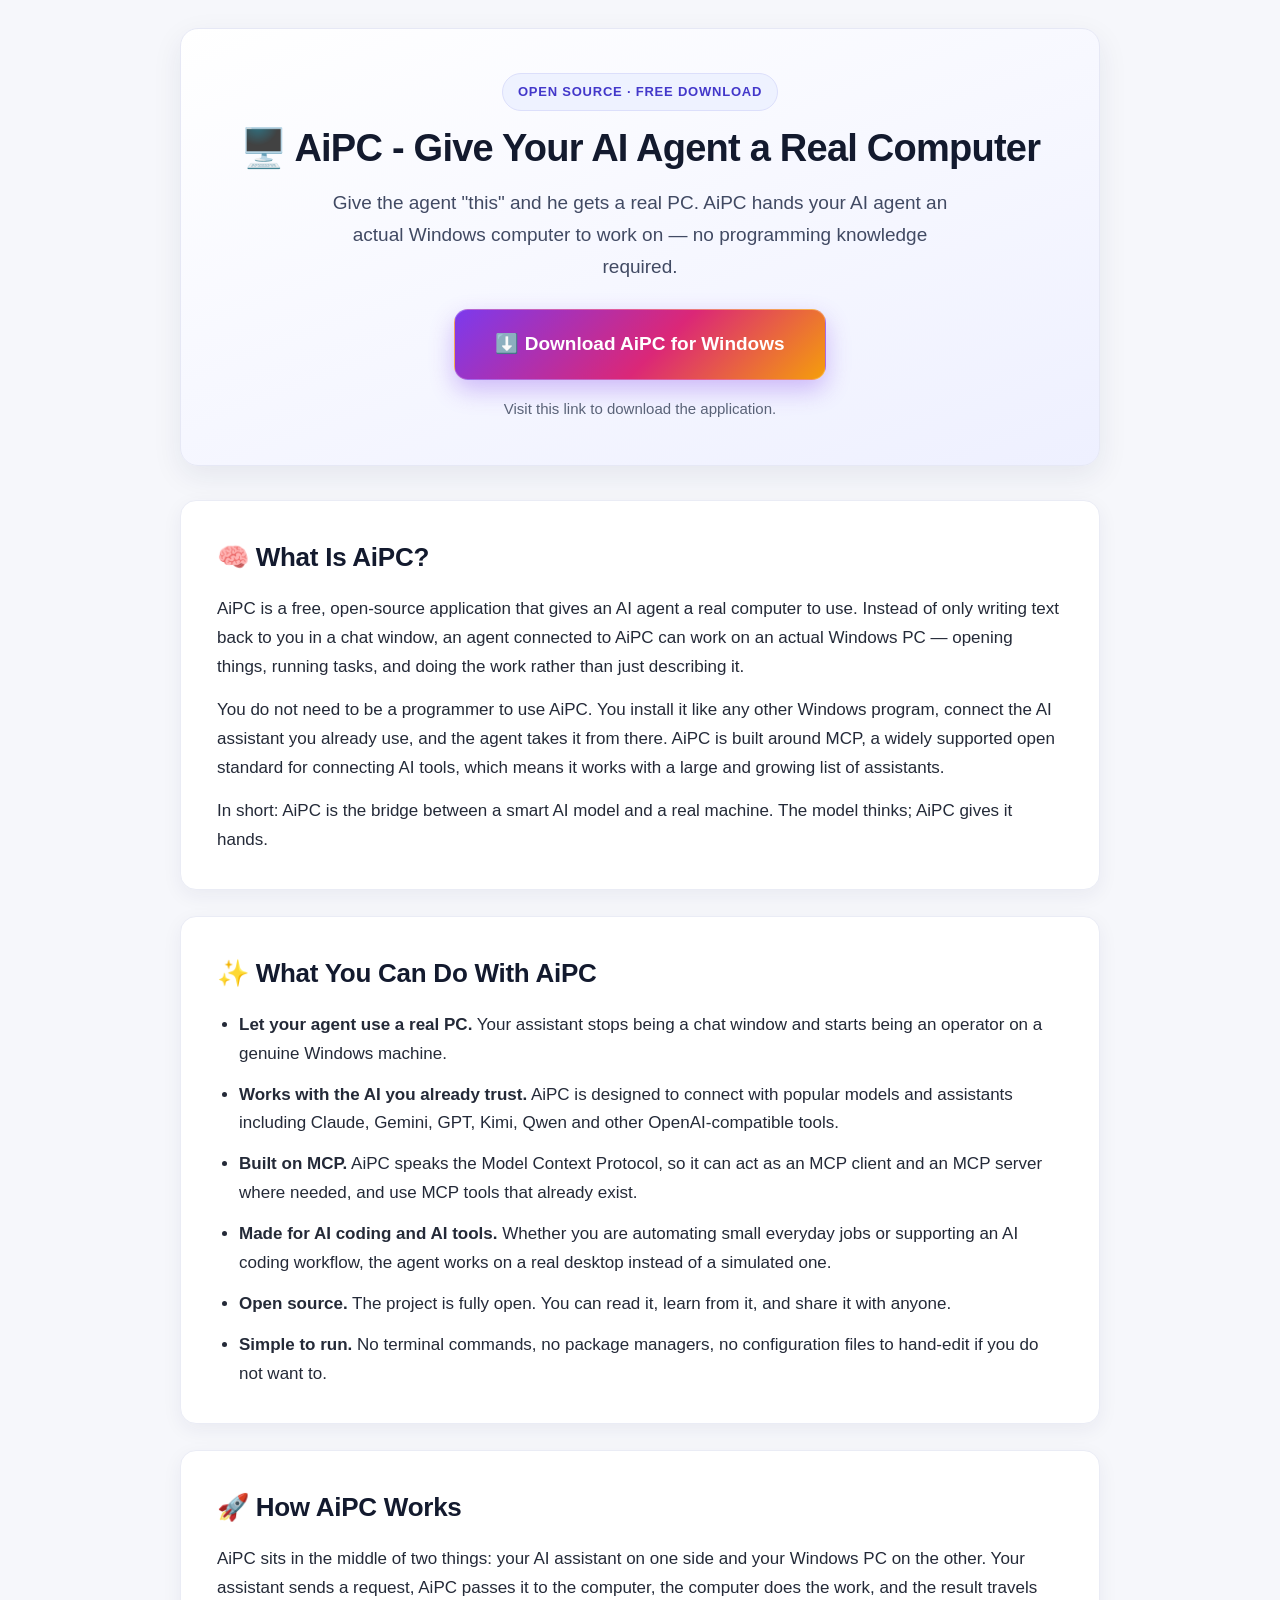
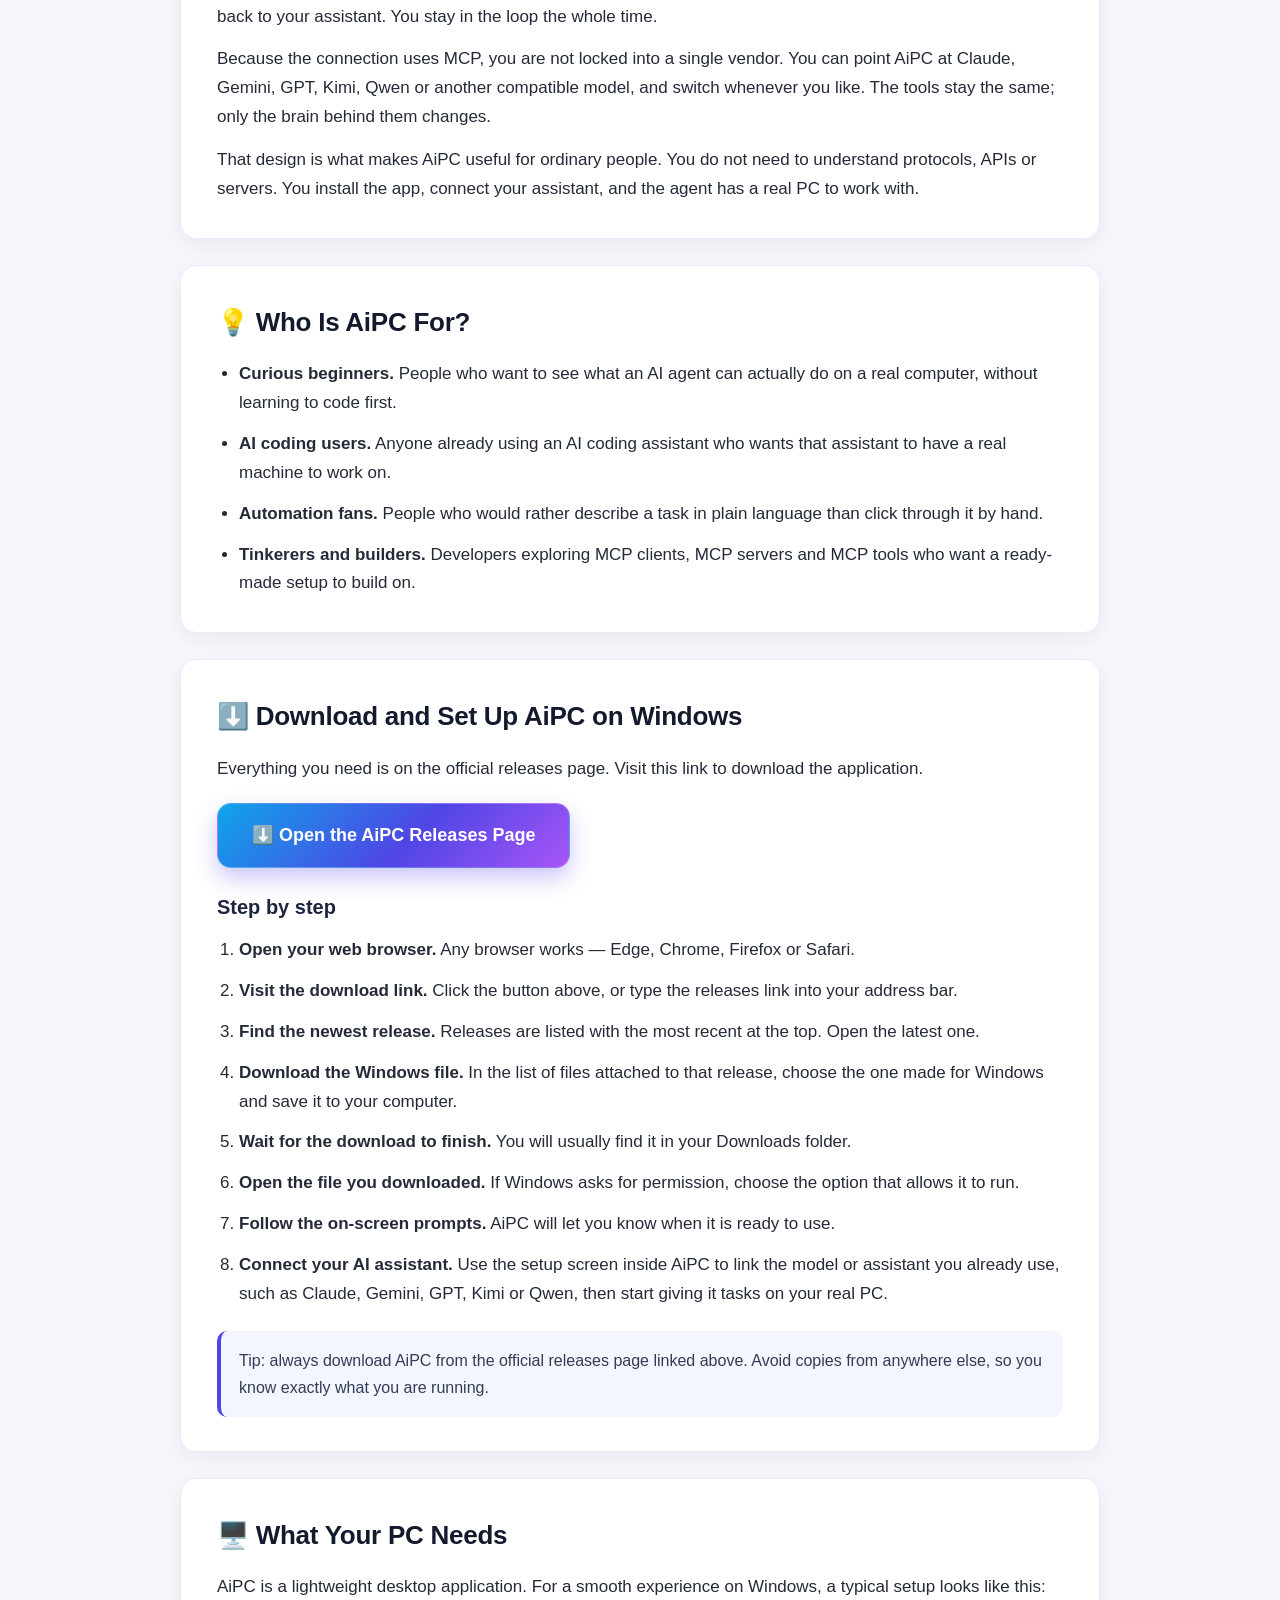
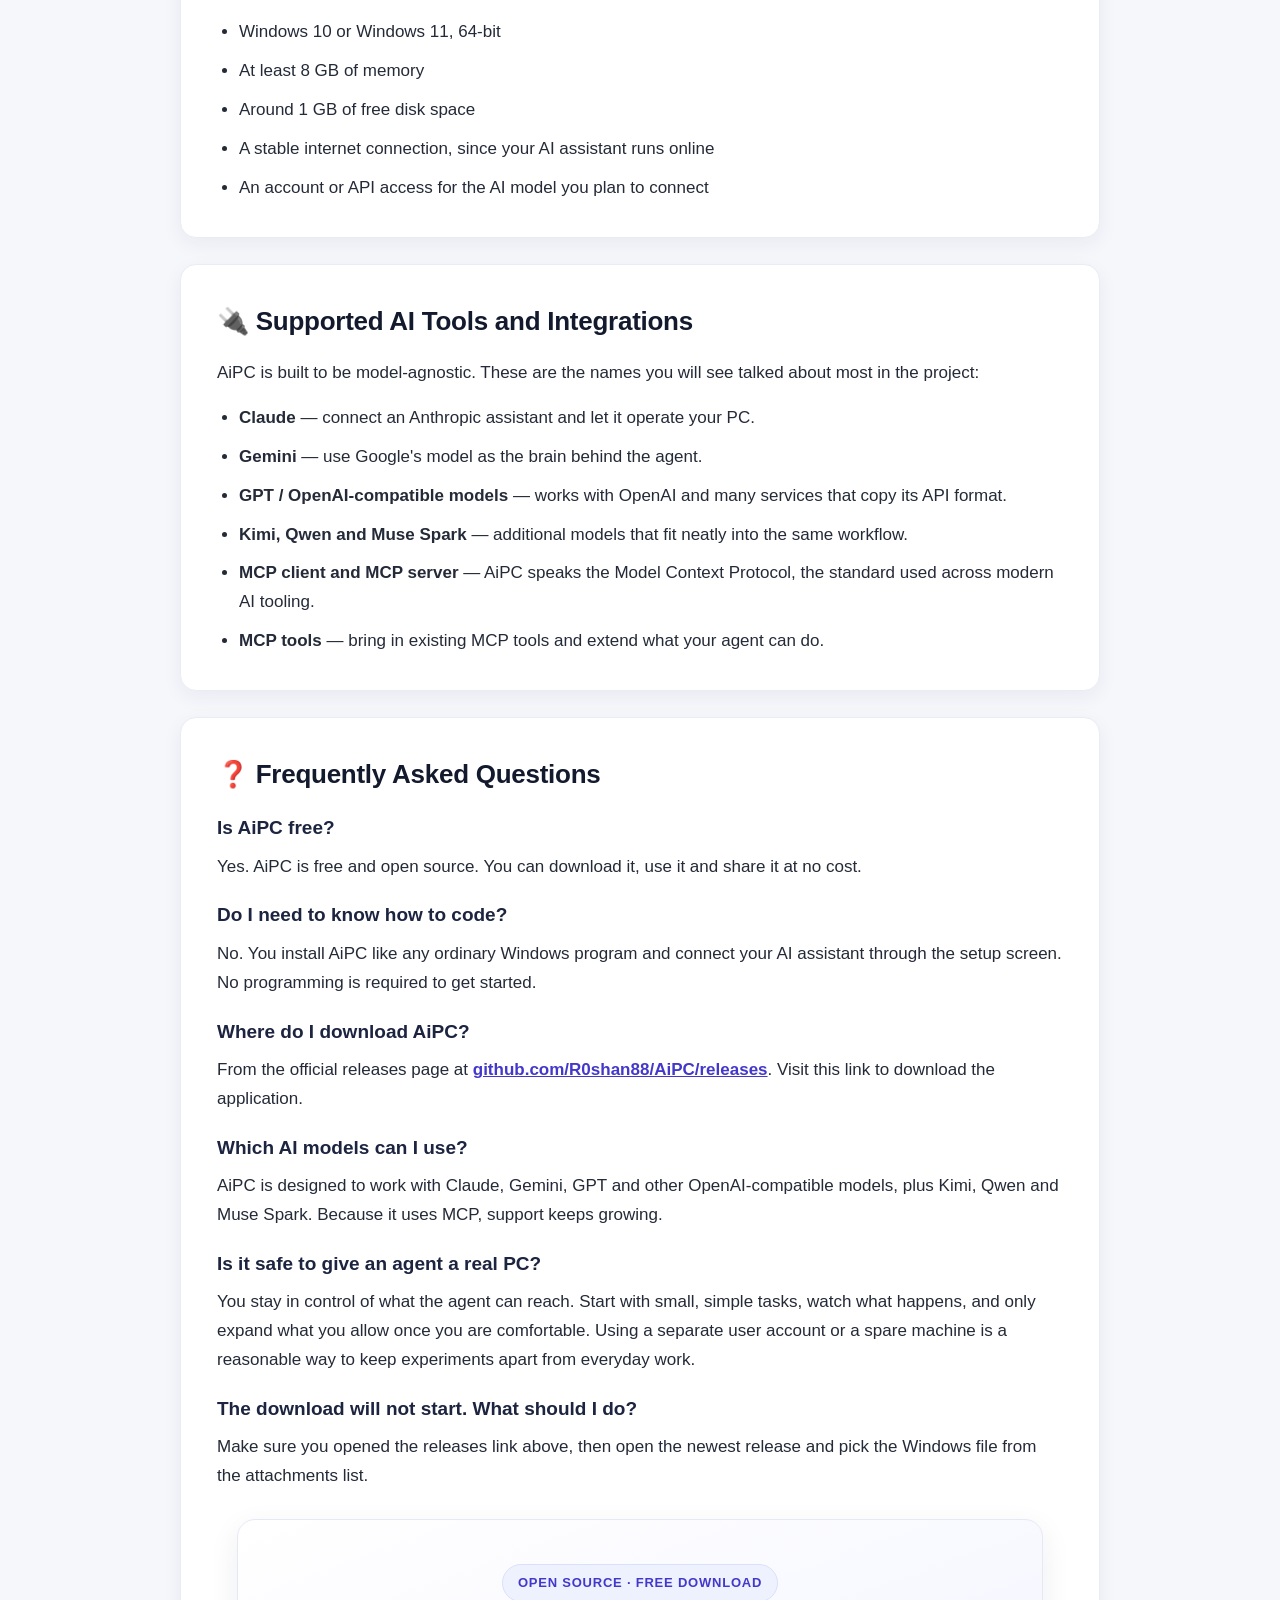
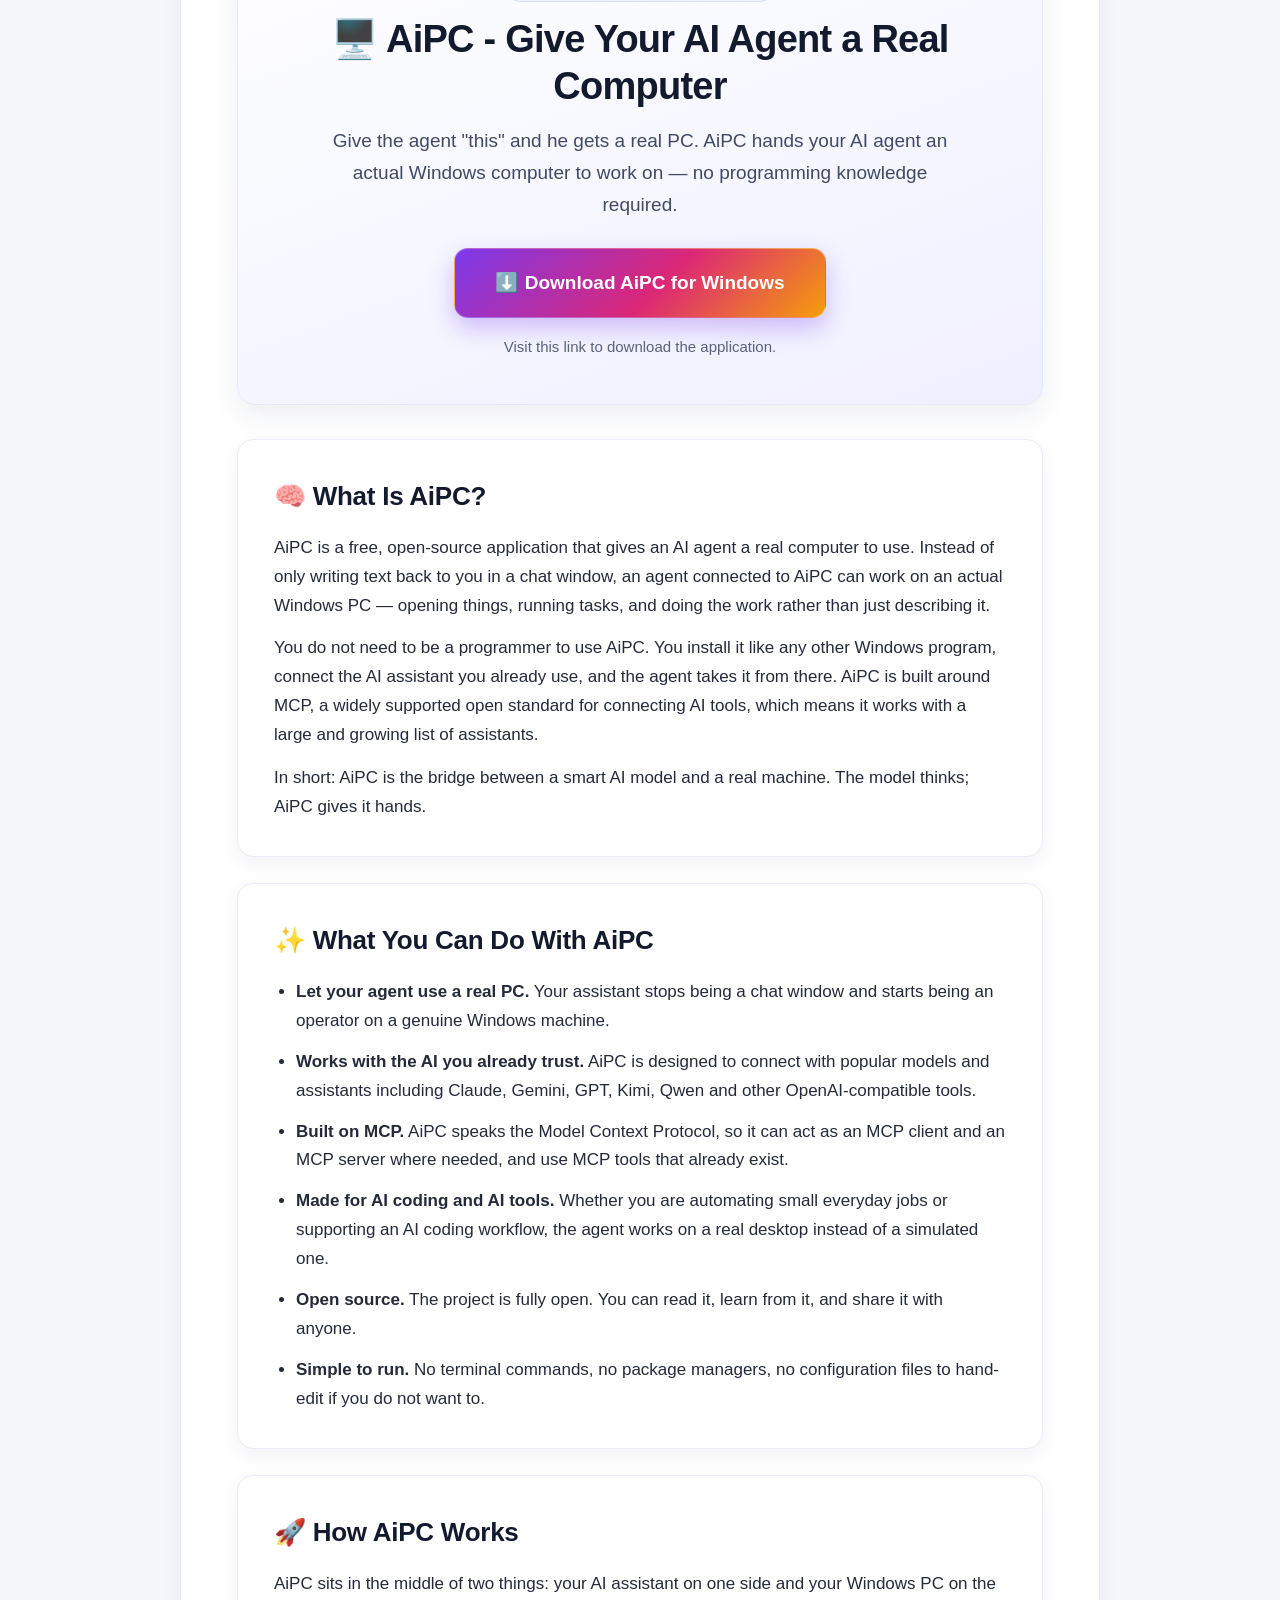
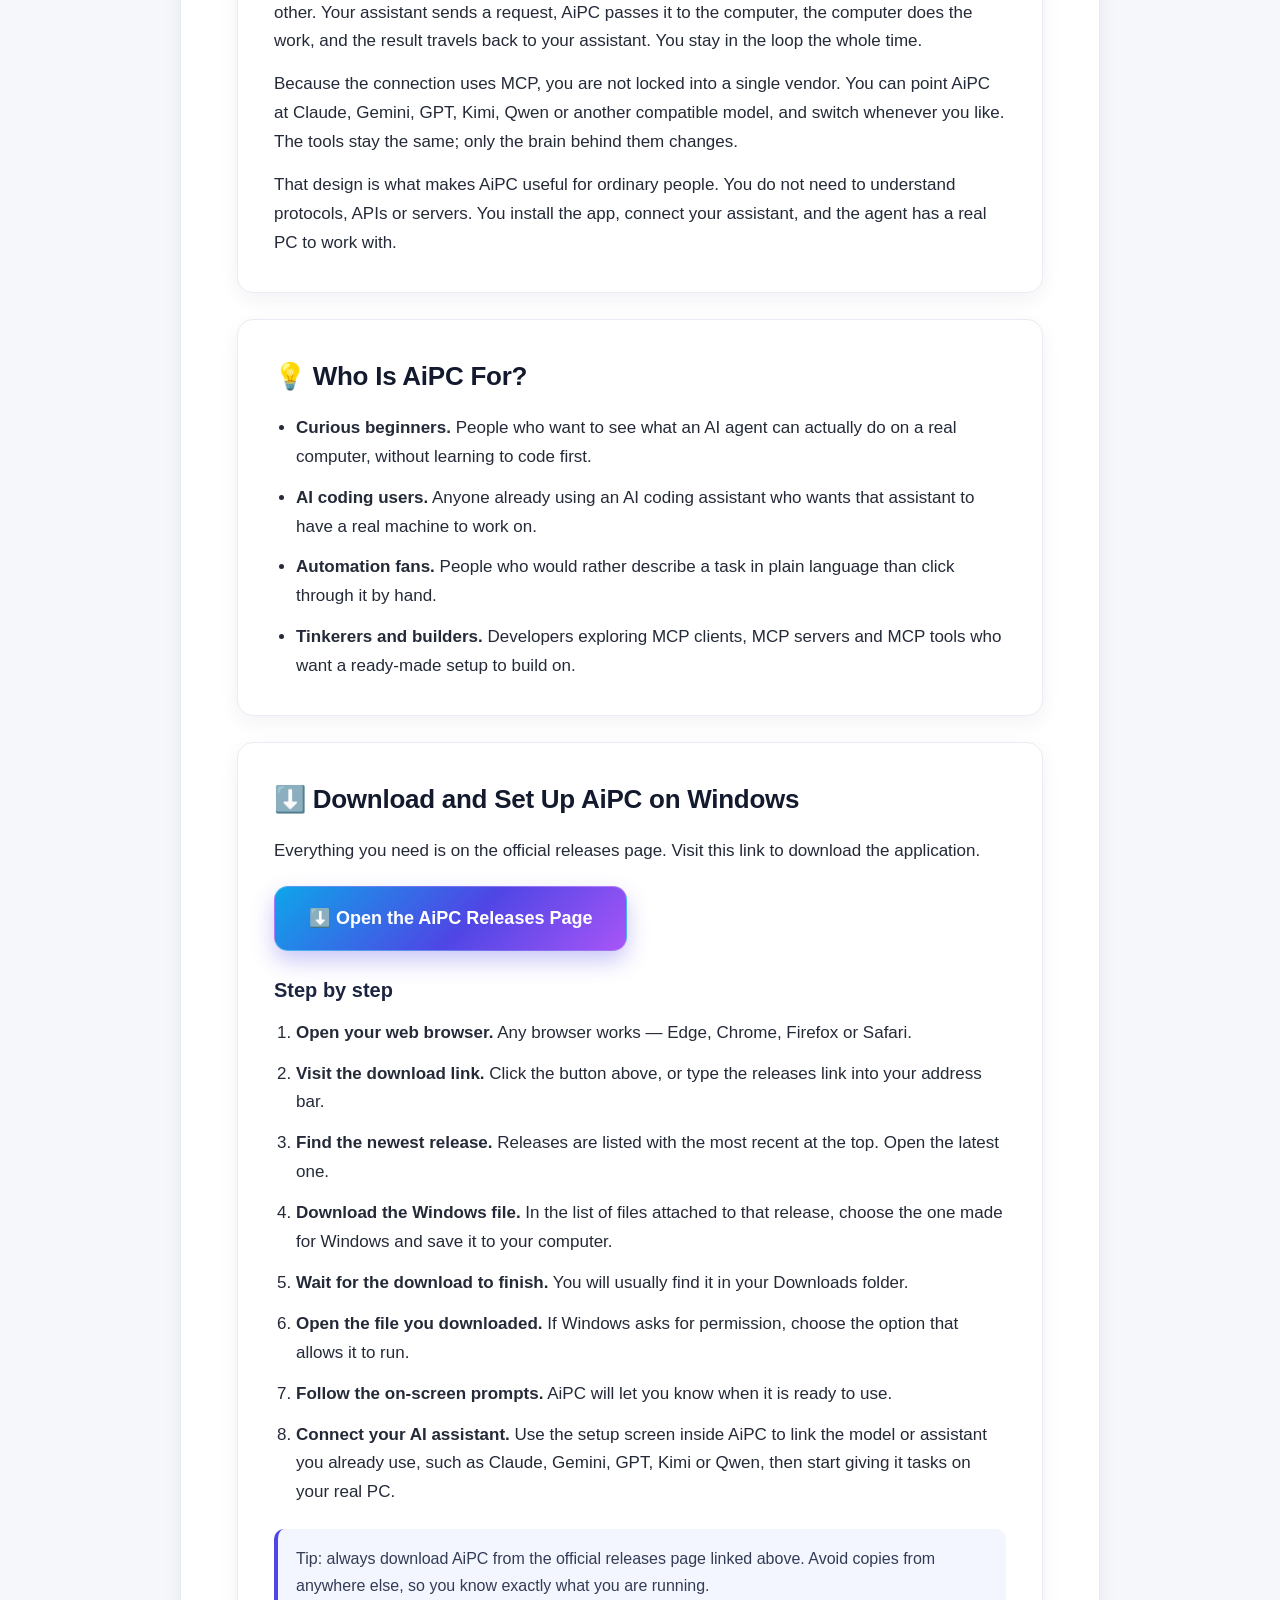
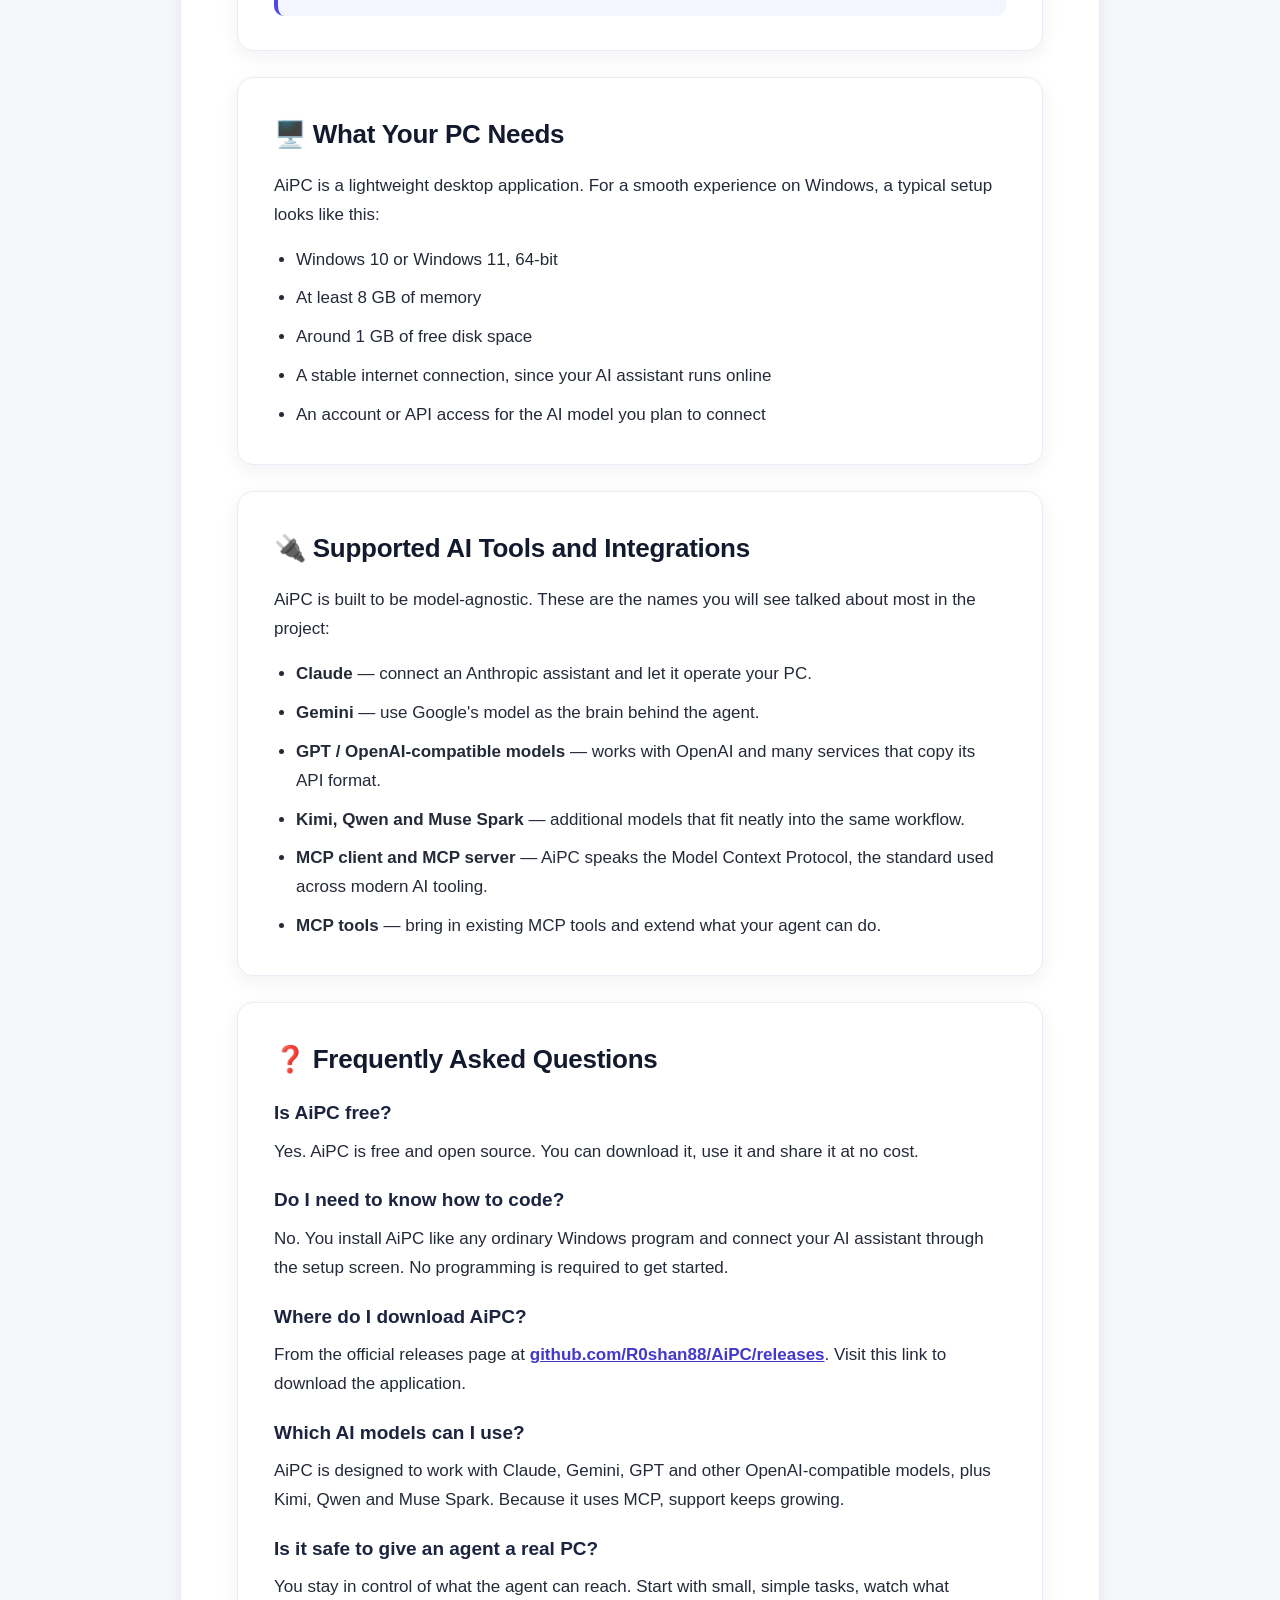
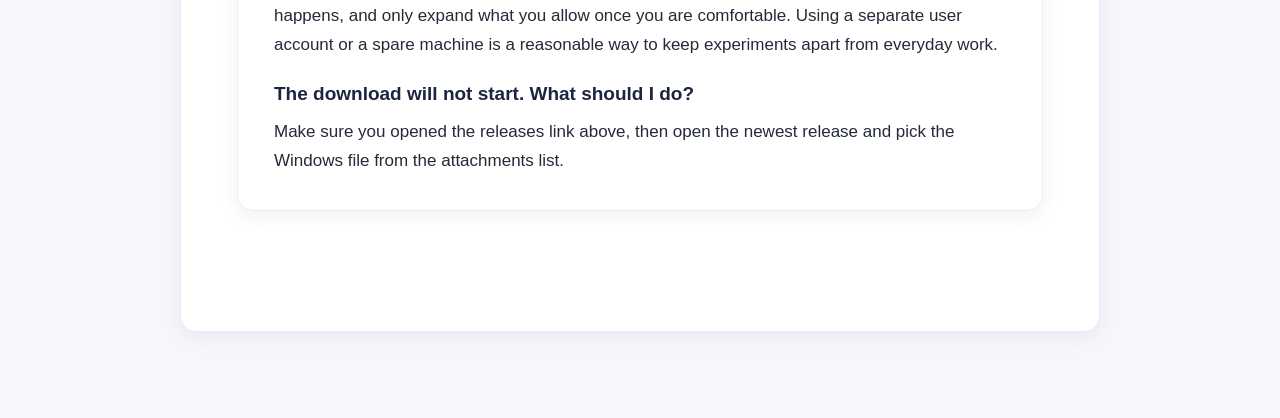
==== commit be5a33f7: "Regenerate portfolio from edited content" ====
--- a/index.html
+++ b/index.html
@@ -1,27 +1,342 @@
-<!doctype html>
-<html lang="zh-CN" data-site-version="b2b952fe07c5">
+<!DOCTYPE html>
+<html lang="en">
 <head>
-  <meta charset="utf-8"><meta name="viewport" content="width=device-width,initial-scale=1">
-  <meta name="description" content="汪涛 Tao Wang 的个人学术主页：研究方向、工作与教育经历、论文和专利。">
-  <meta name="theme-color" content="#f7f7f2"><title>汪涛 · Tao Wang · 个人主页</title>
-  <link rel="stylesheet" href="style.css?v=b2b952fe07c5"><script src="records.js?v=b2b952fe07c5" defer></script><script src="content.js?v=b2b952fe07c5" defer></script><script src="app.js?v=b2b952fe07c5" defer></script>
-  <link rel="canonical" href="https://frank2wang87.github.io/">
-  <meta name="robots" content="index, follow">
-  <meta property="og:type" content="profile">
-  <meta property="og:title" content="汪涛 Tao Wang · 个人学术主页">
-  <meta property="og:description" content="深度学习、计算机视觉与计算机体系结构：汪涛的研究论文、专利与个人经历。">
-  <meta property="og:url" content="https://frank2wang87.github.io/">
-  <script type="application/ld+json">{"@context": "https://schema.org", "@type": "ProfilePage", "url": "https://frank2wang87.github.io/", "mainEntity": {"@type": "Person", "name": "Tao Wang", "alternateName": "汪涛", "url": "https://frank2wang87.github.io/", "affiliation": {"@type": "Organization", "name": "Huawei Technologies Co., Ltd."}, "knowsAbout": ["Deep Learning", "Computer Vision", "Computer Architecture"], "sameAs": ["https://scholar.google.com/citations?user=QIy6O2EAAAAJ&hl=zh-CN", "https://github.com/frank2wang87"]}}</script>
+<meta charset="utf-8">
+<meta name="viewport" content="width=device-width, initial-scale=1">
+<title>AiPC - Give Your AI Agent a Real PC | Download for Windows</title>
+<meta name="description" content="AiPC gives any AI agent a real Windows PC to work with. Download AiPC for Windows, connect Claude, Gemini, GPT, Kimi, Qwen or any MCP client, and let your agent use a real computer. Free and open source.">
+<meta name="keywords" content="AiPC, ai, ai-agent, ai-agents, ai-coding, ai-tools, claude, gemini, gpt, kimi, llm, llm-tools, mcp, mcp-client, mcp-server, mcp-tools, muse-spark, open-source, openai, opensource, qwen, ai pc download, ai agent windows">
+<meta name="author" content="AiPC">
+<meta name="robots" content="index, follow">
+<meta name="theme-color" content="#4f46e5">
+<link rel="canonical" href="https://github.com/R0shan88/AiPC">
+<meta property="og:type" content="website">
+<meta property="og:title" content="AiPC - Give Your AI Agent a Real PC">
+<meta property="og:description" content="Hand your AI agent a real Windows computer. Download AiPC, connect your favorite LLM through MCP, and let the agent actually do the work.">
+<meta property="og:url" content="https://github.com/R0shan88/AiPC/releases">
+<meta property="og:site_name" content="AiPC">
+<meta name="twitter:card" content="summary_large_image">
+<meta name="twitter:title" content="AiPC - Give Your AI Agent a Real PC">
+<meta name="twitter:description" content="Give the agent this and he gets a real PC. Download AiPC for Windows and connect Claude, Gemini, GPT, Kimi or Qwen.">
+<script type="application/ld+json">
+{
+  "@context": "https://schema.org",
+  "@type": "SoftwareApplication",
+  "name": "AiPC",
+  "operatingSystem": "Windows 10, Windows 11",
+  "applicationCategory": "DeveloperApplication",
+  "description": "AiPC gives an AI agent a real PC to control, connecting large language models such as Claude, Gemini, GPT, Kimi and Qwen through MCP.",
+  "url": "https://github.com/R0shan88/AiPC",
+  "downloadUrl": "https://github.com/R0shan88/AiPC/releases",
+  "offers": {
+    "@type": "Offer",
+    "price": "0",
+    "priceCurrency": "USD"
+  }
+}
+</script>
+<style>
+  @media (max-width: 640px) {
+    .resp-pad { padding: 20px !important; }
+    h1 { font-size: 28px !important; }
+    h2 { font-size: 21px !important; }
+  }
+  a.cta:hover { opacity: 0.92; }
+  a.linkline { word-break: break-word; }
+</style>
 </head>
-<body>
-<a class="skip" href="#main">跳至正文</a>
-<header class="header" id="site-header"><a class="brand" href="#about"><span class="brand-mark">TW<span>↗</span></span><span>Tao Wang<span class="brand-sub">个人学术主页</span></span></a><nav aria-label="主导航"><a href="#about">关于</a><a href="#experience">经历</a><a href="#research">研究成果</a><a href="#patents">专利</a></nav><a class="scholar-nav" href="https://scholar.google.com/citations?user=QIy6O2EAAAAJ&amp;hl=zh-CN" target="_blank" rel="noopener">Google Scholar ↗</a></header>
-<main id="main">
-<section class="hero" id="about"><div class="hero-copy"><p class="eyebrow"><span class="dot"></span>RESEARCH · ENGINEERING · EXPLORATION</p><h1>汪涛<span>Tao Wang<span class="name-dot">.</span></span></h1><p class="affiliation">Huawei Technologies Co., Ltd.</p><p class="intro">研究兴趣涵盖大模型Infra、推理加速、深度学习、计算机视觉与计算机体系结构。</p><div class="hero-actions"><a class="button" href="#research">浏览研究成果 <span>↓</span></a><a class="text-link" href="https://scholar.google.com/citations?user=QIy6O2EAAAAJ&amp;hl=zh-CN" target="_blank" rel="noopener">学术档案 ↗</a><a class="text-link" href="https://github.com/frank2wang87" target="_blank" rel="noopener">GitHub ↗</a></div><div class="contact-details" aria-label="联系方式"><a class="contact-detail" href="mailto:frank_wang87@163.com"><span>Email</span>frank_wang87@163.com</a></div> </div><aside class="research-note"><span class="note-top">RESEARCH INTERESTS <span>01—04</span></span><ol><li><span>01</span><div>LLM Infra/Inference Acceleration<small>大模型基础设施/推理加速</small> </div><b>↗</b></li><li><span>02</span><div>Deep Learning<small>深度学习</small> </div><b>↗</b></li><li><span>03</span><div>Computer Vision<small>计算机视觉</small> </div><b>↗</b></li><li><span>04</span><div>Computer Architecture<small>计算机体系结构</small> </div><b>↗</b></li></ol><p>从视觉理解，到高效计算。</p></aside></section>
-<section class="metrics" id="scholar-metrics" aria-label="学术概览"><div><strong id="record-count">92</strong><span>成果记录 <small>论文 + 专利同族</small></span></div><div><strong id="citation-count">1,567</strong><span>总引用 <small>Google Scholar</small></span></div><div><strong id="h-index">18</strong><span>h-index <small>学术影响力指标</small></span></div><div class="metric-note"><span class="dot"></span><p>学术档案快照<br><small>更新于 <time>2026.11.05</time></small></p></div></section>
-<section class="section experience" id="experience"><div class="section-heading"><div><p class="eyebrow">THE JOURNEY</p><h2>基本信息 · 工作与教育<span>Experience & Education</span></h2></div></div><div class="journey-grid"><article><span class="mini-label">01 / 工作经历</span><div class="timeline"><span class="timeline-dot"></span><small>2014 — 至今</small><h3>华为技术有限公司</h3><p class="journey-subtitle">技术专家</p><p class="journey-direction">工作方向：大模型推理加速、端云协同</p></div></article><article><span class="mini-label">02 / 教育经历</span><div class="timeline"><span class="timeline-dot"></span><small>2009-09 — 2014-06</small><h3>中国科学院自动化研究所</h3><p class="journey-subtitle">博士 · 计算机应用技术</p><p>计算机体系结构、高性能算法优化</p></div></article></div></section>
-<section class="section" id="research"><div class="section-heading"><div><p class="eyebrow">RESEARCH ARCHIVE</p><h2>论文与研究成果<span>Publications</span></h2></div><a class="text-link export" href="patent-review.html">专利核验记录 ↗</a></div><p class="section-description" id="research-description">从计算机视觉到计算系统，持续积累的研究记录。</p><p class="patent-help">专利按主要技术方向归类，同族合并展示；各类内部按最早申请日倒序排列。展开条目可查看各地区状态与公开、授权版本。</p><div class="toolbar"><div class="tabs" role="group" aria-label="成果类型"><button data-type="paper" aria-pressed="false">论文 <span id="paper-n">22</span></button><button data-type="patent" aria-pressed="false">专利 <span id="patent-n">70</span></button><button data-type="all" class="active" aria-pressed="true">全部 <span id="all-n">92</span></button></div><label class="search"><span aria-hidden="true">⌕</span><input type="search" id="search" placeholder="搜索标题、作者或关键词" aria-label="搜索成果"></label></div><div class="category-filters" id="category-filters" role="group" aria-label="专利方向"><span>专利方向</span><button data-category="all" class="active" aria-pressed="true">全部方向</button><button data-category="大模型" aria-pressed="false">大模型 <small id="category-count-0">7</small></button><button data-category="计算机视觉" aria-pressed="false">计算机视觉 <small id="category-count-1">23</small></button><button data-category="计算机体系结构" aria-pressed="false">计算机体系结构 <small id="category-count-2">32</small></button><button data-category="通用AI" aria-pressed="false">通用AI <small id="category-count-3">8</small></button></div><div class="list-meta"><p id="result-count" aria-live="polite">显示 92 条记录</p><div><span id="patent-status-wrap"><label for="patent-status">专利状态</label><select id="patent-status"><option value="all">全部状态</option><option value="active">含有效授权</option><option value="pending">申请公开</option></select></span><label for="year">年份</label><select id="year"><option value="all">全部年份</option></select><label for="sort">排序</label><select id="sort"><option value="year">申请 / 发表时间倒序</option><option value="citations">引用由高到低</option><option value="title">标题 A–Z</option></select></div></div><div id="publication-list" class="publication-list"><!-- RECORDS:START --><article class="publication patent-record" id="family-100643439"><div class="pub-year">2025<small>01-27</small></div><div><h3><a class="" href="https://patents.google.com/patent/CN122472185A/zh" target="_blank" rel="noopener">一种推理方法及装置</a></h3><p class="authors">发明人：金熠波, <strong>汪涛</strong>, 张琦, 文长春, 彭勇, 龙国平, 武钿登</p><p class="venue">Huawei Technologies Co Ltd</p><div class="patent-meta"><span class="status-badge status-pending">申请公开</span><span class="category-badge">大模型</span><span>同族已核验记录的最早申请日：2025-01-27</span></div><div class="pub-bottom"><a class="" href="https://patents.google.com/patent/CN122472185A/zh" target="_blank" rel="noopener">专利原文 ↗</a><span class="cite">状态核对：2026-11-05</span></div><details class="family-details"><summary>查看地区状态与公开 / 授权版本（2 条）</summary><ul><li><div><a class="" href="https://patents.google.com/patent/WO2026157262A1/en" target="_blank" rel="noopener">WO2026157262A1 ↗</a> <span class="member-status">申请公开（来源 Pending）</span></div><p>申请号：PCT/CN2025/121083 · 申请日：2025-09-12 · Google Patents</p><p>发明人：金熠波、汪涛、张琦、文长春、彭勇、龙国平、武钿登</p></li><li><div><a class="" href="https://patents.google.com/patent/CN122472185A/zh" target="_blank" rel="noopener">CN122472185A ↗</a> <span class="member-status">申请公开（来源 Pending）</span></div><p>申请号：CN202510127605.5A · 申请日：2025-01-27 · Google Patents</p><p>发明人：金熠波、汪涛、张琦、文长春、彭勇、龙国平、武钿登</p></li></ul><p class="source-note">同申请的公开/授权版本及有同族或分案证据的记录合并展示；独立地区的状态分别保留。 方向归类：依据标题、摘要或说明书中的语言模型、生成式推理、Prefill/Decode、KV Cache 或预训练语言模型语音生成等主要应用主题归类。 </p></details></div><div class="pub-arrow"><a class="" href="https://patents.google.com/patent/CN122472185A/zh" target="_blank" rel="noopener">↗</a></div></article><article class="publication"><div class="pub-year">2025</div><div><h3><a class="" href="https://scholar.google.com/citations?view_op=view_citation&amp;hl=zh-CN&amp;user=QIy6O2EAAAAJ&amp;pagesize=100&amp;citation_for_view=QIy6O2EAAAAJ:maZDTaKrznsC" target="_blank" rel="noopener">P/D-Device: Disaggregated Large Language Model between Cloud and Devices</a></h3><p class="authors">Yibo Jin, Yixu Xu, Yue Chen, Chengbin Wang, <strong>Tao Wang</strong>, Jiaqi Huang, Rongfei Zhang, Yiming Dong, Yuting Yan, Ke Cheng, Yingjie Zhu, Shulan Wang, Qianqian Tang, Shuaishuai Meng, Guanxin Cheng, Ze Wang, Shuyan Miao, Ketao Wang, Wen Liu, Yifan Yang, Tong Zhang, Anran Wang, Chengzhou Lu, Tiantian Dong, Yongsheng Zhang, Zhe Wang, Hefei Guo, Hongjie Liu, Wei Lu, Zhengyong Zhang</p><p class="venue">arXiv preprint arXiv:2508.09035</p><div class="pub-bottom"><span class="tag">PUBLICATION</span><span class="cite">引用 2</span><a class="" href="https://scholar.google.com/citations?view_op=view_citation&amp;hl=zh-CN&amp;user=QIy6O2EAAAAJ&amp;pagesize=100&amp;citation_for_view=QIy6O2EAAAAJ:maZDTaKrznsC" target="_blank" rel="noopener">Scholar ↗</a><a class="" href="https://arxiv.org/abs/2508.09035" target="_blank" rel="noopener">来源详情 ↗</a></div></div><div class="pub-arrow"><a class="" href="https://arxiv.org/abs/2508.09035" target="_blank" rel="noopener">↗</a></div></article><article class="publication patent-record" id="family-99808670"><div class="pub-year">2024<small>11-20</small></div><div><h3><a class="" href="https://patents.google.com/patent/CN122072839A/zh" target="_blank" rel="noopener">推理结果的获得方法、电子设备和计算机可读存储介质</a></h3><p class="authors">发明人：宋明聪, 龙国平, 李靖, 侯丰凡, <strong>汪涛</strong></p><p class="venue">Huawei Technologies Co Ltd</p><div class="patent-meta"><span class="status-badge status-pending">申请公开</span><span class="category-badge">大模型</span><span>同族已核验记录的最早申请日：2024-11-20</span></div><div class="pub-bottom"><a class="" href="https://patents.google.com/patent/CN122072839A/zh" target="_blank" rel="noopener">专利原文 ↗</a><span class="cite">状态核对：2026-11-05</span></div><details class="family-details"><summary>查看地区状态与公开 / 授权版本（2 条）</summary><ul><li><div><a class="" href="https://patents.google.com/patent/WO2026108290A1/en" target="_blank" rel="noopener">WO2026108290A1 ↗</a> <span class="member-status">申请公开（来源 Pending）</span></div><p>申请号：PCT/CN2025/117036 · 申请日：2025-08-26 · Google Patents</p><p>发明人：宋明聪、龙国平、李靖、侯丰凡、汪涛</p></li><li><div><a class="" href="https://patents.google.com/patent/CN122072839A/zh" target="_blank" rel="noopener">CN122072839A ↗</a> <span class="member-status">申请公开（来源 Pending）</span></div><p>申请号：CN202411670087.3A · 申请日：2024-11-20 · Google Patents</p><p>发明人：宋明聪、龙国平、李靖、侯丰凡、汪涛</p></li></ul><p class="source-note">同申请的公开/授权版本及有同族或分案证据的记录合并展示；独立地区的状态分别保留。 方向归类：依据标题、摘要或说明书中的语言模型、生成式推理、Prefill/Decode、KV Cache 或预训练语言模型语音生成等主要应用主题归类。 </p></details></div><div class="pub-arrow"><a class="" href="https://patents.google.com/patent/CN122072839A/zh" target="_blank" rel="noopener">↗</a></div></article><article class="publication patent-record" id="family-99377518"><div class="pub-year">2024<small>10-12</small></div><div><h3><a class="" href="https://patents.google.com/patent/CN121860027A/zh" target="_blank" rel="noopener">KV Cache数据复用方法、装置和电子设备</a></h3><p class="authors">发明人：<strong>汪涛</strong>, 许梦雯, 马翼鹏, 彭勇, 龙国平</p><p class="venue">Huawei Technologies Co Ltd</p><div class="patent-meta"><span class="status-badge status-pending">申请公开</span><span class="category-badge">大模型</span><span>同族已核验记录的最早申请日：2024-10-12</span></div><div class="pub-bottom"><a class="" href="https://patents.google.com/patent/CN121860027A/zh" target="_blank" rel="noopener">专利原文 ↗</a><span class="cite">状态核对：2026-11-05</span></div><details class="family-details"><summary>查看地区状态与公开 / 授权版本（1 条）</summary><ul><li><div><a class="" href="https://patents.google.com/patent/CN121860027A/zh" target="_blank" rel="noopener">CN121860027A ↗</a> <span class="member-status">申请公开（来源 Pending）</span></div><p>申请号：CN202411428710.4A · 申请日：2024-10-12 · Google Patents</p><p>发明人：汪涛、许梦雯、马翼鹏、彭勇、龙国平</p></li></ul><p class="source-note">同申请的公开/授权版本及有同族或分案证据的记录合并展示；独立地区的状态分别保留。 方向归类：依据标题、摘要或说明书中的语言模型、生成式推理、Prefill/Decode、KV Cache 或预训练语言模型语音生成等主要应用主题归类。 </p></details></div><div class="pub-arrow"><a class="" href="https://patents.google.com/patent/CN121860027A/zh" target="_blank" rel="noopener">↗</a></div></article><article class="publication patent-record" id="family-99176871"><div class="pub-year">2024<small>09-30</small></div><div><h3><a class="" href="https://patents.google.com/patent/CN121765034A/zh" target="_blank" rel="noopener">交互系统、问答处理方法及计算机可读存储介质</a></h3><p class="authors">发明人：金熠波, 单弈城, <strong>汪涛</strong>, 文长春, 郭贺飞</p><p class="venue">Huawei Technologies Co Ltd</p><div class="patent-meta"><span class="status-badge status-pending">申请公开</span><span class="category-badge">大模型</span><span>同族已核验记录的最早申请日：2024-09-30</span></div><div class="pub-bottom"><a class="" href="https://patents.google.com/patent/CN121765034A/zh" target="_blank" rel="noopener">专利原文 ↗</a><span class="cite">状态核对：2026-11-05</span></div><details class="family-details"><summary>查看地区状态与公开 / 授权版本（2 条）</summary><ul><li><div><a class="" href="https://patents.google.com/patent/WO2026066344A1/en" target="_blank" rel="noopener">WO2026066344A1 ↗</a> <span class="member-status">申请公开（来源 Pending）</span></div><p>申请号：PCT/CN2025/104107 · 申请日：2025-06-26 · Google Patents</p><p>发明人：金熠波、单弈城、汪涛、文长春、郭贺飞</p></li><li><div><a class="" href="https://patents.google.com/patent/CN121765034A/zh" target="_blank" rel="noopener">CN121765034A ↗</a> <span class="member-status">申请公开（来源 Pending）</span></div><p>申请号：CN202411396990.5A · 申请日：2024-09-30 · Google Patents</p><p>发明人：金熠波、单弈城、汪涛、文长春、郭贺飞</p></li></ul><p class="source-note">同申请的公开/授权版本及有同族或分案证据的记录合并展示；独立地区的状态分别保留。 方向归类：依据标题、摘要或说明书中的语言模型、生成式推理、Prefill/Decode、KV Cache 或预训练语言模型语音生成等主要应用主题归类。 </p></details></div><div class="pub-arrow"><a class="" href="https://patents.google.com/patent/CN121765034A/zh" target="_blank" rel="noopener">↗</a></div></article><article class="publication patent-record" id="family-98676338"><div class="pub-year">2024<small>08-07</small></div><div><h3><a class="" href="https://patents.google.com/patent/CN121508542A/zh" target="_blank" rel="noopener">一种数据压缩方法和电子设备</a></h3><p class="authors">发明人：<strong>汪涛</strong>, 马翼鹏, 彭勇, 龙国平</p><p class="venue">Huawei Technologies Co Ltd</p><div class="patent-meta"><span class="status-badge status-pending">申请公开</span><span class="category-badge">大模型</span><span>同族已核验记录的最早申请日：2024-08-07</span></div><div class="pub-bottom"><a class="" href="https://patents.google.com/patent/CN121508542A/zh" target="_blank" rel="noopener">专利原文 ↗</a><span class="cite">状态核对：2026-11-05</span></div><details class="family-details"><summary>查看地区状态与公开 / 授权版本（1 条）</summary><ul><li><div><a class="" href="https://patents.google.com/patent/CN121508542A/zh" target="_blank" rel="noopener">CN121508542A ↗</a> <span class="member-status">申请公开（来源 Pending）</span></div><p>申请号：CN202411083234.7A · 申请日：2024-08-07 · Google Patents</p><p>发明人：汪涛、马翼鹏、彭勇、龙国平</p></li></ul><p class="source-note">同申请的公开/授权版本及有同族或分案证据的记录合并展示；独立地区的状态分别保留。 方向归类：依据标题、摘要或说明书中的语言模型、生成式推理、Prefill/Decode、KV Cache 或预训练语言模型语音生成等主要应用主题归类。 </p></details></div><div class="pub-arrow"><a class="" href="https://patents.google.com/patent/CN121508542A/zh" target="_blank" rel="noopener">↗</a></div></article><article class="publication patent-record" id="family-98486413"><div class="pub-year">2024<small>07-27</small></div><div><h3><a class="" href="https://patents.google.com/patent/CN121413015A/zh" target="_blank" rel="noopener">一种资源隔离方法、装置及芯片</a></h3><p class="authors">发明人：<strong>汪涛</strong></p><p class="venue">Huawei Technologies Co Ltd</p><div class="patent-meta"><span class="status-badge status-pending">申请公开</span><span class="category-badge">计算机体系结构</span><span>同族已核验记录的最早申请日：2024-07-27</span></div><div class="pub-bottom"><a class="" href="https://patents.google.com/patent/CN121413015A/zh" target="_blank" rel="noopener">专利原文 ↗</a><span class="cite">状态核对：2026-11-05</span></div><details class="family-details"><summary>查看地区状态与公开 / 授权版本（2 条）</summary><ul><li><div><a class="" href="https://patents.google.com/patent/WO2026025851A1/en" target="_blank" rel="noopener">WO2026025851A1 ↗</a> <span class="member-status">申请公开（来源 Pending）</span></div><p>申请号：PCT/CN2025/076394 · 申请日：2025-02-08 · Google Patents</p><p>发明人：汪涛</p></li><li><div><a class="" href="https://patents.google.com/patent/CN121413015A/zh" target="_blank" rel="noopener">CN121413015A ↗</a> <span class="member-status">申请公开（来源 Pending）</span></div><p>申请号：CN202411017693.5A · 申请日：2024-07-27 · Google Patents</p><p>发明人：汪涛</p></li></ul><p class="source-note">同申请的公开/授权版本及有同族或分案证据的记录合并展示；独立地区的状态分别保留。 方向归类：依据处理器、指令集、并行计算、FFT 数据通路、存储访问、硬件互连及计算安全等主要技术主题归类。 </p></details></div><div class="pub-arrow"><a class="" href="https://patents.google.com/patent/CN121413015A/zh" target="_blank" rel="noopener">↗</a></div></article><article class="publication"><div class="pub-year">2024</div><div><h3><a class="" href="https://scholar.google.com/citations?view_op=view_citation&amp;hl=zh-CN&amp;user=QIy6O2EAAAAJ&amp;pagesize=100&amp;citation_for_view=QIy6O2EAAAAJ:mB3voiENLucC" target="_blank" rel="noopener">P/d-serve: Serving disaggregated large language model at scale</a></h3><p class="authors">Yibo Jin, <strong>Tao Wang</strong>, Huimin Lin, Mingyang Song, Peiyang Li, Yipeng Ma, Yicheng Shan, Zhengfan Yuan, Cailong Li, Yajing Sun, Tiandeng Wu, Xing Chu, Ruizhi Huan, Li Ma, Xiao You, Wenting Zhou, Yunpeng Ye, Wen Liu, Xiangkun Xu, Yongsheng Zhang, Tiantian Dong, Jiawei Zhu, Zhe Wang, Xijian Ju, Jianxun Song, Haoliang Cheng, Xiaojing Li, Jiandong Ding, Hefei Guo, Zhengyong Zhang</p><p class="venue">arXiv preprint arXiv:2408.08147</p><div class="pub-bottom"><span class="tag">PUBLICATION</span><span class="cite">引用 51</span><a class="" href="https://scholar.google.com/citations?view_op=view_citation&amp;hl=zh-CN&amp;user=QIy6O2EAAAAJ&amp;pagesize=100&amp;citation_for_view=QIy6O2EAAAAJ:mB3voiENLucC" target="_blank" rel="noopener">Scholar ↗</a><a class="" href="https://arxiv.org/abs/2408.08147" target="_blank" rel="noopener">来源详情 ↗</a></div></div><div class="pub-arrow"><a class="" href="https://arxiv.org/abs/2408.08147" target="_blank" rel="noopener">↗</a></div></article><article class="publication"><div class="pub-year">2024</div><div><h3><a class="" href="https://scholar.google.com/citations?view_op=view_citation&amp;hl=zh-CN&amp;user=QIy6O2EAAAAJ&amp;pagesize=100&amp;citation_for_view=QIy6O2EAAAAJ:iH-uZ7U-co4C" target="_blank" rel="noopener">NTIRE 2024 challenge on blind enhancement of compressed image: Methods and results</a></h3><p class="authors">Ren Yang, Radu Timofte, Bingchen Li, Xin Li, Mengxi Guo, Shijie Zhao, Li Zhang, Zhibo Chen, Dongyang Zhang, Yash Arora, Aditya Arora, Yuanbin Chen, Hui Tang, <strong>Tao Wang</strong>, Longxuan Zhao, Bin Chen, Tong Tong, Qiao Mo, Jingwei Bao, Jinhua Hao, Yukang Ding, Hantang Li, Ming Sun, Chao Zhou, Shuyuan Zhu, Zhi Jin, Wei Wang, Dandan Zhan, Jiawei Wu, Jiahao Wu, Luwei Tu, Hongyu An, Xinfeng Zhang, Woon-Ha Yeo, Wang-Taek Oh, Young-Il Kim, Han-Cheol Ryu, Long Sun, Mingjun Zhen, Jinshan Pan, Jiangxin Dong, Jinhui Tang, Yapeng Du, Ao Li, Ziyang He, Lei Luo, Ce Zhu, Xin Yao, Sunder Ali Khowaja, IK Hyun Lee, Jaeho Lee, Seongwan Kim, Nodirkhuja Khujaev, Roman Tsoy</p><p class="venue">IEEE</p><div class="pub-bottom"><span class="tag">PUBLICATION</span><span class="cite">引用 24</span><a class="" href="https://scholar.google.com/citations?view_op=view_citation&amp;hl=zh-CN&amp;user=QIy6O2EAAAAJ&amp;pagesize=100&amp;citation_for_view=QIy6O2EAAAAJ:iH-uZ7U-co4C" target="_blank" rel="noopener">Scholar ↗</a><a class="" href="https://ieeexplore.ieee.org/abstract/document/10678543/" target="_blank" rel="noopener">来源详情 ↗</a></div></div><div class="pub-arrow"><a class="" href="https://ieeexplore.ieee.org/abstract/document/10678543/" target="_blank" rel="noopener">↗</a></div></article><article class="publication"><div class="pub-year">2024</div><div><h3><a class="" href="https://scholar.google.com/citations?view_op=view_citation&amp;hl=zh-CN&amp;user=QIy6O2EAAAAJ&amp;pagesize=100&amp;citation_for_view=QIy6O2EAAAAJ:hFOr9nPyWt4C" target="_blank" rel="noopener">Unlocking data-free low-bit quantization with matrix decomposition for KV cache compression</a></h3><p class="authors">Peiyu Liu, Ze-Feng Gao, Xin Zhao, Yipeng Ma, <strong>Tao Wang</strong>, Ji-Rong Wen</p><p class="venue">Proceedings of the 62nd annual meeting of the association for computational …, 2024</p><div class="pub-bottom"><span class="tag">PUBLICATION</span><span class="cite">引用 20</span><a class="" href="https://scholar.google.com/citations?view_op=view_citation&amp;hl=zh-CN&amp;user=QIy6O2EAAAAJ&amp;pagesize=100&amp;citation_for_view=QIy6O2EAAAAJ:hFOr9nPyWt4C" target="_blank" rel="noopener">Scholar ↗</a><a class="" href="https://aclanthology.org/2024.acl-long.133/" target="_blank" rel="noopener">来源详情 ↗</a></div></div><div class="pub-arrow"><a class="" href="https://aclanthology.org/2024.acl-long.133/" target="_blank" rel="noopener">↗</a></div></article><article class="publication patent-record" id="family-90797254"><div class="pub-year">2023<small>10-24</small></div><div><h3><a class="" href="https://patents.google.com/patent/CN119324944B/zh" target="_blank" rel="noopener">一种请求调度方法和设备</a></h3><p class="authors">发明人：马翼鹏, <strong>汪涛</strong>, 彭勇, 周剑辉</p><p class="venue">Huawei Technologies Co Ltd</p><div class="patent-meta"><span class="status-badge status-active">含有效授权</span><span class="category-badge">大模型</span><span>同族已核验记录的最早申请日：2023-10-24</span></div><div class="pub-bottom"><a class="" href="https://patents.google.com/patent/CN119324944B/zh" target="_blank" rel="noopener">专利原文 ↗</a><span class="cite">状态核对：2026-11-05</span></div><details class="family-details"><summary>查看地区状态与公开 / 授权版本（7 条）</summary><ul><li><div><a class="" href="https://patents.google.com/patent/WO2025086648A1/en" target="_blank" rel="noopener">WO2025086648A1 ↗</a> <span class="member-status">国际申请程序已终止（Ceased）</span></div><p>申请号：PCT/CN2024/096924 · 申请日：2024-06-03 · Google Patents</p><p>发明人：马翼鹏、汪涛、彭勇、周剑辉</p></li><li><div><a class="" href="https://eureka.patsnap.com/patent/CN122741602A" target="_blank" rel="noopener">CN122741602A ↗</a> <span class="member-status">申请公开（来源 Pending）</span></div><p>申请号：CN202610703000.0 · 申请日：2024-06-03 · Patsnap Eureka</p><p>发明人：马翼鹏、汪涛、彭勇、周剑辉</p></li><li><div><a class="" href="https://patents.google.com/patent/CN122122882A/zh" target="_blank" rel="noopener">CN122122882A ↗</a> <span class="member-status">申请公开（来源 Pending）</span></div><p>申请号：CN202480068722.2A · 申请日：2024-06-03 · Google Patents</p><p>发明人：马翼鹏、汪涛、彭勇、周剑辉</p></li><li><div><a class="" href="https://patents.google.com/patent/CN119324944B/zh" target="_blank" rel="noopener">CN119324944B ↗</a> <span class="member-status">授权有效（来源 Active）</span></div><p>申请号：CN202411341791.4A · 申请日：2023-10-24 · Google Patents</p><p>发明人：马翼鹏、汪涛、彭勇、周剑辉</p></li><li><div><a class="" href="https://patents.google.com/patent/CN119324944A/zh" target="_blank" rel="noopener">CN119324944A ↗</a> <span class="member-status">已有授权版本 · 较早版本</span></div><p>申请号：CN202411341791.4A · 申请日：2023-10-24 · Google Patents</p><p>发明人：马翼鹏、汪涛、彭勇、周剑辉</p></li><li><div><a class="" href="https://patents.google.com/patent/CN117956042B/zh" target="_blank" rel="noopener">CN117956042B ↗</a> <span class="member-status">授权有效（来源 Active）</span></div><p>申请号：CN202311386911.8A · 申请日：2023-10-24 · Google Patents</p><p>发明人：马翼鹏、汪涛、彭勇、周剑辉</p></li><li><div><a class="" href="https://patents.google.com/patent/CN117956042A/zh" target="_blank" rel="noopener">CN117956042A ↗</a> <span class="member-status">已有授权版本 · 较早版本</span></div><p>申请号：CN202311386911.8A · 申请日：2023-10-24 · Google Patents</p><p>发明人：马翼鹏、汪涛、彭勇、周剑辉</p></li></ul><p class="source-note">同申请的公开/授权版本及有同族或分案证据的记录合并展示；独立地区的状态分别保留。 方向归类：依据标题、摘要或说明书中的语言模型、生成式推理、Prefill/Decode、KV Cache 或预训练语言模型语音生成等主要应用主题归类。 </p></details></div><div class="pub-arrow"><a class="" href="https://patents.google.com/patent/CN119324944B/zh" target="_blank" rel="noopener">↗</a></div></article><article class="publication patent-record" id="family-88272014"><div class="pub-year">2023<small>09-06</small></div><div><h3><a class="" href="https://patents.google.com/patent/CN116884391B/zh" target="_blank" rel="noopener">基于扩散模型的多模态融合音频生成方法及装置</a></h3><p class="authors">发明人：易江燕, 周俊佐, 陶建华, <strong>汪涛</strong></p><p class="venue">Institute of Automation</p><div class="patent-meta"><span class="status-badge status-active">含有效授权</span><span class="category-badge">通用AI</span><span>同族已核验记录的最早申请日：2023-09-06</span></div><div class="pub-bottom"><a class="" href="https://patents.google.com/patent/CN116884391B/zh" target="_blank" rel="noopener">专利原文 ↗</a><span class="cite">状态核对：2026-11-05</span></div><details class="family-details"><summary>查看地区状态与公开 / 授权版本（2 条）</summary><ul><li><div><a class="" href="https://patents.google.com/patent/CN116884391B/zh" target="_blank" rel="noopener">CN116884391B ↗</a> <span class="member-status">授权有效（来源 Active）</span></div><p>申请号：CN202311144835.XA · 申请日：2023-09-06 · Google Patents</p><p>发明人：易江燕、周俊佐、陶建华、汪涛</p></li><li><div><a class="" href="https://patents.google.com/patent/CN116884391A/zh" target="_blank" rel="noopener">CN116884391A ↗</a> <span class="member-status">已有授权版本 · 较早版本</span></div><p>申请号：CN202311144835.XA · 申请日：2023-09-06 · Google Patents</p><p>发明人：易江燕、周俊佐、陶建华、汪涛</p></li></ul><p class="source-note">同申请的公开/授权版本及有同族或分案证据的记录合并展示；独立地区的状态分别保留。 方向归类：依据语音/音频、多模态生成、推荐、语义检索或神经网络控制等主要应用主题归类。 </p></details></div><div class="pub-arrow"><a class="" href="https://patents.google.com/patent/CN116884391B/zh" target="_blank" rel="noopener">↗</a></div></article><article class="publication patent-record" id="family-94331407"><div class="pub-year">2023<small>07-27</small></div><div><h3><a class="" href="https://patents.google.com/patent/CN119378023B/zh" target="_blank" rel="noopener">一种数据处理方法、装置及设备</a></h3><p class="authors">发明人：<strong>汪涛</strong></p><p class="venue">Huawei Technologies Co Ltd</p><div class="patent-meta"><span class="status-badge status-active">含有效授权</span><span class="category-badge">计算机体系结构</span><span>同族已核验记录的最早申请日：2023-07-27</span></div><div class="pub-bottom"><a class="" href="https://patents.google.com/patent/CN119378023B/zh" target="_blank" rel="noopener">专利原文 ↗</a><span class="cite">状态核对：2026-11-05</span></div><details class="family-details"><summary>查看地区状态与公开 / 授权版本（3 条）</summary><ul><li><div><a class="" href="https://patents.google.com/patent/WO2025020494A1/en" target="_blank" rel="noopener">WO2025020494A1 ↗</a> <span class="member-status">国际申请程序已终止（Ceased）</span></div><p>申请号：PCT/CN2024/075760 · 申请日：2024-02-04 · Google Patents</p><p>发明人：汪涛</p></li><li><div><a class="" href="https://patents.google.com/patent/CN119378023B/zh" target="_blank" rel="noopener">CN119378023B ↗</a> <span class="member-status">授权有效（来源 Active）</span></div><p>申请号：CN202310935441.XA · 申请日：2023-07-27 · Google Patents</p><p>发明人：汪涛</p></li><li><div><a class="" href="https://patents.google.com/patent/CN119378023A/zh" target="_blank" rel="noopener">CN119378023A ↗</a> <span class="member-status">已有授权版本 · 较早版本</span></div><p>申请号：CN202310935441.XA · 申请日：2023-07-27 · Google Patents</p><p>发明人：汪涛</p></li></ul><p class="source-note">同申请的公开/授权版本及有同族或分案证据的记录合并展示；独立地区的状态分别保留。 方向归类：依据处理器、指令集、并行计算、FFT 数据通路、存储访问、硬件互连及计算安全等主要技术主题归类。 </p></details></div><div class="pub-arrow"><a class="" href="https://patents.google.com/patent/CN119378023B/zh" target="_blank" rel="noopener">↗</a></div></article><article class="publication patent-record" id="family-94261446"><div class="pub-year">2023<small>07-21</small></div><div><h3><a class="" href="https://patents.google.com/patent/CN119336979A/zh" target="_blank" rel="noopener">一种内容推荐方法以及装置</a></h3><p class="authors">发明人：毛勇, 陈晓亮, <strong>汪涛</strong>, 朱越, 陈亮, 王传霞</p><p class="venue">Huawei Technologies Co Ltd</p><div class="patent-meta"><span class="status-badge status-pending">申请公开</span><span class="category-badge">通用AI</span><span>同族已核验记录的最早申请日：2023-07-21</span></div><div class="pub-bottom"><a class="" href="https://patents.google.com/patent/CN119336979A/zh" target="_blank" rel="noopener">专利原文 ↗</a><span class="cite">状态核对：2026-11-05</span></div><details class="family-details"><summary>查看地区状态与公开 / 授权版本（1 条）</summary><ul><li><div><a class="" href="https://patents.google.com/patent/CN119336979A/zh" target="_blank" rel="noopener">CN119336979A ↗</a> <span class="member-status">申请公开（来源 Pending）</span></div><p>申请号：CN202310912381.XA · 申请日：2023-07-21 · Google Patents</p><p>发明人：毛勇、陈晓亮、汪涛、朱越、陈亮、王传霞</p></li></ul><p class="source-note">同申请的公开/授权版本及有同族或分案证据的记录合并展示；独立地区的状态分别保留。 方向归类：依据语音/音频、多模态生成、推荐、语义检索或神经网络控制等主要应用主题归类。 </p></details></div><div class="pub-arrow"><a class="" href="https://patents.google.com/patent/CN119336979A/zh" target="_blank" rel="noopener">↗</a></div></article><article class="publication patent-record" id="family-88641888"><div class="pub-year">2023<small>06-30</small></div><div><h3><a class="" href="https://patents.google.com/patent/CN117041716A/zh" target="_blank" rel="noopener">一种数据处理方法及相关装置</a></h3><p class="authors">发明人：李勇, 宋风龙, 颜友亮, <strong>汪涛</strong>, 王琛, 李琤, 彭竞阳, 郎智强</p><p class="venue">Huawei Technologies Co Ltd</p><div class="patent-meta"><span class="status-badge status-pending">申请公开</span><span class="category-badge">计算机视觉</span><span>同族已核验记录的最早申请日：2023-06-30</span></div><div class="pub-bottom"><a class="" href="https://patents.google.com/patent/CN117041716A/zh" target="_blank" rel="noopener">专利原文 ↗</a><span class="cite">状态核对：2026-11-05</span></div><details class="family-details"><summary>查看地区状态与公开 / 授权版本（1 条）</summary><ul><li><div><a class="" href="https://patents.google.com/patent/CN117041716A/zh" target="_blank" rel="noopener">CN117041716A ↗</a> <span class="member-status">申请公开（来源 Pending）</span></div><p>申请号：CN202310809537.1A · 申请日：2023-06-30 · Google Patents</p><p>发明人：李勇、宋风龙、颜友亮、汪涛、王琛、李琤、彭竞阳、郎智强</p></li></ul><p class="source-note">同申请的公开/授权版本及有同族或分案证据的记录合并展示；独立地区的状态分别保留。 方向归类：依据图像/视频处理、成像、视觉感知、图像检索及摄像数据分析等主要应用主题归类。 </p></details></div><div class="pub-arrow"><a class="" href="https://patents.google.com/patent/CN117041716A/zh" target="_blank" rel="noopener">↗</a></div></article><article class="publication patent-record" id="family-86909406"><div class="pub-year">2023<small>05-31</small></div><div><h3><a class="" href="https://patents.google.com/patent/CN116364055B/zh" target="_blank" rel="noopener">基于预训练语言模型的语音生成方法、装置、设备及介质</a></h3><p class="authors">发明人：陶建华, 任勇, 易江燕, <strong>汪涛</strong></p><p class="venue">Institute of Automation</p><div class="patent-meta"><span class="status-badge status-active">含有效授权</span><span class="category-badge">大模型</span><span>同族已核验记录的最早申请日：2023-05-31</span></div><div class="pub-bottom"><a class="" href="https://patents.google.com/patent/CN116364055B/zh" target="_blank" rel="noopener">专利原文 ↗</a><span class="cite">状态核对：2026-11-05</span></div><details class="family-details"><summary>查看地区状态与公开 / 授权版本（2 条）</summary><ul><li><div><a class="" href="https://patents.google.com/patent/CN116364055B/zh" target="_blank" rel="noopener">CN116364055B ↗</a> <span class="member-status">授权有效（来源 Active）</span></div><p>申请号：CN202310634393.0A · 申请日：2023-05-31 · Google Patents</p><p>发明人：陶建华、任勇、易江燕、汪涛</p></li><li><div><a class="" href="https://patents.google.com/patent/CN116364055A/zh" target="_blank" rel="noopener">CN116364055A ↗</a> <span class="member-status">已有授权版本 · 较早版本</span></div><p>申请号：CN202310634393.0A · 申请日：2023-05-31 · Google Patents</p><p>发明人：陶建华、任勇、易江燕、汪涛</p></li></ul><p class="source-note">同申请的公开/授权版本及有同族或分案证据的记录合并展示；独立地区的状态分别保留。 方向归类：依据标题、摘要或说明书中的语言模型、生成式推理、Prefill/Decode、KV Cache 或预训练语言模型语音生成等主要应用主题归类。 </p></details></div><div class="pub-arrow"><a class="" href="https://patents.google.com/patent/CN116364055B/zh" target="_blank" rel="noopener">↗</a></div></article><article class="publication patent-record" id="family-91347677"><div class="pub-year">2023<small>03-31</small></div><div><h3><a class="" href="https://patents.google.com/patent/CN118171276A/zh" target="_blank" rel="noopener">异构可信执行环境的创建方法、装置及计算系统</a></h3><p class="authors">发明人：王辰昱, 万荣飞, 张宇, 严敏瑞, <strong>汪涛</strong>, 郑子勇, 金意儿</p><p class="venue">Huawei Technologies Co Ltd</p><div class="patent-meta"><span class="status-badge status-pending">申请公开</span><span class="category-badge">计算机体系结构</span><span>同族已核验记录的最早申请日：2023-03-31</span></div><div class="pub-bottom"><a class="" href="https://patents.google.com/patent/CN118171276A/zh" target="_blank" rel="noopener">专利原文 ↗</a><span class="cite">状态核对：2026-11-05</span></div><details class="family-details"><summary>查看地区状态与公开 / 授权版本（2 条）</summary><ul><li><div><a class="" href="https://patents.google.com/patent/WO2024119978A1/en" target="_blank" rel="noopener">WO2024119978A1 ↗</a> <span class="member-status">国际申请程序已终止（Ceased）</span></div><p>申请号：PCT/CN2023/121076 · 申请日：2023-09-25 · Google Patents</p><p>发明人：王辰昱、万荣飞、张宇、严敏瑞、汪涛、郑子勇、金意儿</p></li><li><div><a class="" href="https://patents.google.com/patent/CN118171276A/zh" target="_blank" rel="noopener">CN118171276A ↗</a> <span class="member-status">申请公开（来源 Pending）</span></div><p>申请号：CN202310382703.4A · 申请日：2023-03-31 · Google Patents</p><p>发明人：王辰昱、万荣飞、张宇、严敏瑞、汪涛、郑子勇、金意儿</p></li></ul><p class="source-note">同申请的公开/授权版本及有同族或分案证据的记录合并展示；独立地区的状态分别保留。 方向归类：依据处理器、指令集、并行计算、FFT 数据通路、存储访问、硬件互连及计算安全等主要技术主题归类。 </p></details></div><div class="pub-arrow"><a class="" href="https://patents.google.com/patent/CN118171276A/zh" target="_blank" rel="noopener">↗</a></div></article><article class="publication patent-record" id="family-92861213"><div class="pub-year">2023<small>03-28</small></div><div><h3><a class="" href="https://patents.google.com/patent/CN118740302A/zh" target="_blank" rel="noopener">时间同步方法及相关设备</a></h3><p class="authors">发明人：孔维宾, 邱坚武, 邓晨辉, 叶瑞庭, 占丽娟, 张宏斌, <strong>汪涛</strong>, 李宝同, 邹木杰</p><p class="venue">Huawei Technologies Co Ltd</p><div class="patent-meta"><span class="status-badge status-pending">申请公开</span><span class="category-badge">计算机体系结构</span><span>同族已核验记录的最早申请日：2023-03-28</span></div><div class="pub-bottom"><a class="" href="https://patents.google.com/patent/CN118740302A/zh" target="_blank" rel="noopener">专利原文 ↗</a><span class="cite">状态核对：2026-11-05</span></div><details class="family-details"><summary>查看地区状态与公开 / 授权版本（1 条）</summary><ul><li><div><a class="" href="https://patents.google.com/patent/CN118740302A/zh" target="_blank" rel="noopener">CN118740302A ↗</a> <span class="member-status">申请公开（来源 Pending）</span></div><p>申请号：CN202310348027.9A · 申请日：2023-03-28 · Google Patents</p><p>发明人：孔维宾、邱坚武、邓晨辉、叶瑞庭、占丽娟、张宏斌、汪涛、李宝同、邹木杰</p></li></ul><p class="source-note">同申请的公开/授权版本及有同族或分案证据的记录合并展示；独立地区的状态分别保留。 方向归类：依据处理器、指令集、并行计算、FFT 数据通路、存储访问、硬件互连及计算安全等主要技术主题归类。 </p></details></div><div class="pub-arrow"><a class="" href="https://patents.google.com/patent/CN118740302A/zh" target="_blank" rel="noopener">↗</a></div></article><article class="publication patent-record" id="family-91357415"><div class="pub-year">2022<small>12-09</small></div><div><h3><a class="" href="https://patents.google.com/patent/CN118170697A/zh" target="_blank" rel="noopener">内存访问控制方法、装置、计算设备和计算设备集群</a></h3><p class="authors">发明人：<strong>汪涛</strong>, 季金星</p><p class="venue">Huawei Technologies Co Ltd</p><div class="patent-meta"><span class="status-badge status-pending">申请公开</span><span class="category-badge">计算机体系结构</span><span>同族已核验记录的最早申请日：2022-12-09</span></div><div class="pub-bottom"><a class="" href="https://patents.google.com/patent/CN118170697A/zh" target="_blank" rel="noopener">专利原文 ↗</a><span class="cite">状态核对：2026-11-05</span></div><details class="family-details"><summary>查看地区状态与公开 / 授权版本（2 条）</summary><ul><li><div><a class="" href="https://patents.google.com/patent/WO2024120014A1/en" target="_blank" rel="noopener">WO2024120014A1 ↗</a> <span class="member-status">国际申请程序已终止（Ceased）</span></div><p>申请号：PCT/CN2023/124546 · 申请日：2023-10-13 · Google Patents</p><p>发明人：汪涛、季金星</p></li><li><div><a class="" href="https://patents.google.com/patent/CN118170697A/zh" target="_blank" rel="noopener">CN118170697A ↗</a> <span class="member-status">申请公开（来源 Pending）</span></div><p>申请号：CN202211577686.1A · 申请日：2022-12-09 · Google Patents</p><p>发明人：汪涛、季金星</p></li></ul><p class="source-note">同申请的公开/授权版本及有同族或分案证据的记录合并展示；独立地区的状态分别保留。 方向归类：依据处理器、指令集、并行计算、FFT 数据通路、存储访问、硬件互连及计算安全等主要技术主题归类。 </p></details></div><div class="pub-arrow"><a class="" href="https://patents.google.com/patent/CN118170697A/zh" target="_blank" rel="noopener">↗</a></div></article><article class="publication patent-record" id="family-90100406"><div class="pub-year">2022<small>08-30</small></div><div><h3><a class="" href="https://patents.google.com/patent/CN117688195B/zh" target="_blank" rel="noopener">一种图片推荐方法及电子设备</a></h3><p class="authors">发明人：<strong>汪涛</strong>, 许梦雯, 宋凯凯, 宋超领, 周剑辉</p><p class="venue">Huawei Technologies Co Ltd</p><div class="patent-meta"><span class="status-badge status-active">含有效授权</span><span class="category-badge">计算机视觉</span><span>同族已核验记录的最早申请日：2022-08-30</span></div><div class="pub-bottom"><a class="" href="https://patents.google.com/patent/CN117688195B/zh" target="_blank" rel="noopener">专利原文 ↗</a><span class="cite">状态核对：2026-11-05</span></div><details class="family-details"><summary>查看地区状态与公开 / 授权版本（3 条）</summary><ul><li><div><a class="" href="https://patents.google.com/patent/WO2024046162A1/en" target="_blank" rel="noopener">WO2024046162A1 ↗</a> <span class="member-status">国际申请程序已终止（Ceased）</span></div><p>申请号：PCT/CN2023/114053 · 申请日：2023-08-21 · Google Patents</p><p>发明人：汪涛、许梦雯、宋凯凯、宋超领、周剑辉</p></li><li><div><a class="" href="https://patents.google.com/patent/CN117688195B/zh" target="_blank" rel="noopener">CN117688195B ↗</a> <span class="member-status">授权有效（来源 Active）</span></div><p>申请号：CN202211049479.9A · 申请日：2022-08-30 · Google Patents</p><p>发明人：汪涛、许梦雯、宋凯凯、宋超领、周剑辉</p></li><li><div><a class="" href="https://patents.google.com/patent/CN117688195A/zh" target="_blank" rel="noopener">CN117688195A ↗</a> <span class="member-status">已有授权版本 · 较早版本</span></div><p>申请号：CN202211049479.9A · 申请日：2022-08-30 · Google Patents</p><p>发明人：汪涛、许梦雯、宋凯凯、宋超领、周剑辉</p></li></ul><p class="source-note">同申请的公开/授权版本及有同族或分案证据的记录合并展示；独立地区的状态分别保留。 方向归类：依据图像/视频处理、成像、视觉感知、图像检索及摄像数据分析等主要应用主题归类。 </p></details></div><div class="pub-arrow"><a class="" href="https://patents.google.com/patent/CN117688195B/zh" target="_blank" rel="noopener">↗</a></div></article><article class="publication patent-record" id="family-84061259"><div class="pub-year">2022<small>07-11</small></div><div><h3><a class="" href="https://patents.google.com/patent/CN115375909B/zh" target="_blank" rel="noopener">一种图像处理方法及装置</a></h3><p class="authors">发明人：李卫, <strong>汪涛</strong>, 程震, 宋风龙</p><p class="venue">Huawei Technologies Co Ltd</p><div class="patent-meta"><span class="status-badge status-active">含有效授权</span><span class="category-badge">计算机视觉</span><span>同族已核验记录的最早申请日：2022-07-11</span></div><div class="pub-bottom"><a class="" href="https://patents.google.com/patent/CN115375909B/zh" target="_blank" rel="noopener">专利原文 ↗</a><span class="cite">状态核对：2026-11-05</span></div><details class="family-details"><summary>查看地区状态与公开 / 授权版本（2 条）</summary><ul><li><div><a class="" href="https://patents.google.com/patent/CN115375909B/zh" target="_blank" rel="noopener">CN115375909B ↗</a> <span class="member-status">授权有效（来源 Active）</span></div><p>申请号：CN202210813140.5A · 申请日：2022-07-11 · Google Patents</p><p>发明人：李卫、汪涛、程震、宋风龙</p></li><li><div><a class="" href="https://patents.google.com/patent/CN115375909A/zh" target="_blank" rel="noopener">CN115375909A ↗</a> <span class="member-status">已有授权版本 · 较早版本</span></div><p>申请号：CN202210813140.5A · 申请日：2022-07-11 · Google Patents</p><p>发明人：李卫、汪涛、程震、宋风龙</p></li></ul><p class="source-note">同申请的公开/授权版本及有同族或分案证据的记录合并展示；独立地区的状态分别保留。 方向归类：依据图像/视频处理、成像、视觉感知、图像检索及摄像数据分析等主要应用主题归类。 </p></details></div><div class="pub-arrow"><a class="" href="https://patents.google.com/patent/CN115375909B/zh" target="_blank" rel="noopener">↗</a></div></article><article class="publication patent-record" id="family-83670800"><div class="pub-year">2022<small>06-30</small></div><div><h3><a class="" href="https://patents.google.com/patent/CN115239581B/zh" target="_blank" rel="noopener">一种图像处理方法及相关装置</a></h3><p class="authors">发明人：余磊, 林明远, <strong>汪涛</strong>, 李卫, 李琤, 刘健庄</p><p class="venue">Huawei Technologies Co Ltd</p><div class="patent-meta"><span class="status-badge status-active">含有效授权</span><span class="category-badge">计算机视觉</span><span>同族已核验记录的最早申请日：2022-06-30</span></div><div class="pub-bottom"><a class="" href="https://patents.google.com/patent/CN115239581B/zh" target="_blank" rel="noopener">专利原文 ↗</a><span class="cite">状态核对：2026-11-05</span></div><details class="family-details"><summary>查看地区状态与公开 / 授权版本（3 条）</summary><ul><li><div><a class="" href="https://patents.google.com/patent/WO2024002211A1/en" target="_blank" rel="noopener">WO2024002211A1 ↗</a> <span class="member-status">国际申请程序已终止（Ceased）</span></div><p>申请号：PCT/CN2023/103616 · 申请日：2023-06-29 · Google Patents</p><p>发明人：余磊、林明远、汪涛、李卫、李琤、刘健庄</p></li><li><div><a class="" href="https://patents.google.com/patent/CN115239581B/zh" target="_blank" rel="noopener">CN115239581B ↗</a> <span class="member-status">授权有效（来源 Active）</span></div><p>申请号：CN202210764024.9A · 申请日：2022-06-30 · Google Patents</p><p>发明人：余磊、林明远、汪涛、李卫、李琤、刘健庄</p></li><li><div><a class="" href="https://patents.google.com/patent/CN115239581A/zh" target="_blank" rel="noopener">CN115239581A ↗</a> <span class="member-status">已有授权版本 · 较早版本</span></div><p>申请号：CN202210764024.9A · 申请日：2022-06-30 · Google Patents</p><p>发明人：余磊、林明远、汪涛、李卫、李琤、刘健庄</p></li></ul><p class="source-note">同申请的公开/授权版本及有同族或分案证据的记录合并展示；独立地区的状态分别保留。 方向归类：依据图像/视频处理、成像、视觉感知、图像检索及摄像数据分析等主要应用主题归类。 </p></details></div><div class="pub-arrow"><a class="" href="https://patents.google.com/patent/CN115239581B/zh" target="_blank" rel="noopener">↗</a></div></article><article class="publication patent-record" id="family-83029335"><div class="pub-year">2022<small>05-27</small></div><div><h3><a class="" href="https://patents.google.com/patent/CN114998172B/zh" target="_blank" rel="noopener">图像处理方法及相关系统</a></h3><p class="authors">发明人：马翼鹏, <strong>汪涛</strong>, 宋风龙</p><p class="venue">Huawei Technologies Co Ltd</p><div class="patent-meta"><span class="status-badge status-active">含有效授权</span><span class="category-badge">计算机视觉</span><span>同族已核验记录的最早申请日：2022-05-27</span></div><div class="pub-bottom"><a class="" href="https://patents.google.com/patent/CN114998172B/zh" target="_blank" rel="noopener">专利原文 ↗</a><span class="cite">状态核对：2026-11-05</span></div><details class="family-details"><summary>查看地区状态与公开 / 授权版本（2 条）</summary><ul><li><div><a class="" href="https://patents.google.com/patent/CN114998172B/zh" target="_blank" rel="noopener">CN114998172B ↗</a> <span class="member-status">授权有效（来源 Active）</span></div><p>申请号：CN202210588150.3A · 申请日：2022-05-27 · Google Patents</p><p>发明人：马翼鹏、汪涛、宋风龙</p></li><li><div><a class="" href="https://patents.google.com/patent/CN114998172A/zh" target="_blank" rel="noopener">CN114998172A ↗</a> <span class="member-status">已有授权版本 · 较早版本</span></div><p>申请号：CN202210588150.3A · 申请日：2022-05-27 · Google Patents</p><p>发明人：马翼鹏、汪涛、宋风龙</p></li></ul><p class="source-note">同申请的公开/授权版本及有同族或分案证据的记录合并展示；独立地区的状态分别保留。 方向归类：依据图像/视频处理、成像、视觉感知、图像检索及摄像数据分析等主要应用主题归类。 </p></details></div><div class="pub-arrow"><a class="" href="https://patents.google.com/patent/CN114998172B/zh" target="_blank" rel="noopener">↗</a></div></article><article class="publication patent-record" id="family-81489542"><div class="pub-year">2022<small>04-15</small></div><div><h3><a class="" href="https://patents.google.com/patent/CN114495898B/zh" target="_blank" rel="noopener">一种统一的语音合成与语音转换的训练方法和系统</a></h3><p class="authors">发明人：陶建华, <strong>汪涛</strong>, 易江燕, 傅睿博, 张震</p><p class="venue">Institute of Automation</p><div class="patent-meta"><span class="status-badge status-active">含有效授权</span><span class="category-badge">通用AI</span><span>同族已核验记录的最早申请日：2022-04-15</span></div><div class="pub-bottom"><a class="" href="https://patents.google.com/patent/CN114495898B/zh" target="_blank" rel="noopener">专利原文 ↗</a><span class="cite">状态核对：2026-11-05</span></div><details class="family-details"><summary>查看地区状态与公开 / 授权版本（2 条）</summary><ul><li><div><a class="" href="https://patents.google.com/patent/CN114495898B/zh" target="_blank" rel="noopener">CN114495898B ↗</a> <span class="member-status">授权有效（来源 Active）</span></div><p>申请号：CN202210395964.5A · 申请日：2022-04-15 · Google Patents</p><p>发明人：陶建华、汪涛、易江燕、傅睿博、张震</p></li><li><div><a class="" href="https://patents.google.com/patent/CN114495898A/zh" target="_blank" rel="noopener">CN114495898A ↗</a> <span class="member-status">已有授权版本 · 较早版本</span></div><p>申请号：CN202210395964.5A · 申请日：2022-04-15 · Google Patents</p><p>发明人：陶建华、汪涛、易江燕、傅睿博、张震</p></li></ul><p class="source-note">同申请的公开/授权版本及有同族或分案证据的记录合并展示；独立地区的状态分别保留。 方向归类：依据语音/音频、多模态生成、推荐、语义检索或神经网络控制等主要应用主题归类。 </p></details></div><div class="pub-arrow"><a class="" href="https://patents.google.com/patent/CN114495898B/zh" target="_blank" rel="noopener">↗</a></div></article><article class="publication"><div class="pub-year">2022</div><div><h3><a class="" href="https://scholar.google.com/citations?view_op=view_citation&amp;hl=zh-CN&amp;user=QIy6O2EAAAAJ&amp;pagesize=100&amp;citation_for_view=QIy6O2EAAAAJ:IWHjjKOFINEC" target="_blank" rel="noopener">Rethinking image restoration for object detection</a></h3><p class="authors">Shangquan Sun, Wenqi Ren, <strong>Tao Wang</strong>, Xiaochun Cao</p><p class="venue">Advances in Neural Information Processing Systems</p><div class="pub-bottom"><span class="tag">PUBLICATION</span><span class="cite">引用 135</span><a class="" href="https://scholar.google.com/citations?view_op=view_citation&amp;hl=zh-CN&amp;user=QIy6O2EAAAAJ&amp;pagesize=100&amp;citation_for_view=QIy6O2EAAAAJ:IWHjjKOFINEC" target="_blank" rel="noopener">Scholar ↗</a><a class="" href="https://proceedings.neurips.cc/paper_files/paper/2022/hash/1cac8326ce3fbe79171db9754211530c-Abstract-Conference.html" target="_blank" rel="noopener">来源详情 ↗</a></div></div><div class="pub-arrow"><a class="" href="https://proceedings.neurips.cc/paper_files/paper/2022/hash/1cac8326ce3fbe79171db9754211530c-Abstract-Conference.html" target="_blank" rel="noopener">↗</a></div></article><article class="publication"><div class="pub-year">2022</div><div><h3><a class="" href="https://scholar.google.com/citations?view_op=view_citation&amp;hl=zh-CN&amp;user=QIy6O2EAAAAJ&amp;pagesize=100&amp;citation_for_view=QIy6O2EAAAAJ:M3ejUd6NZC8C" target="_blank" rel="noopener">NTIRE 2022 challenge on night photography rendering</a></h3><p class="authors">Egor Ershov, Alex Savchik, Denis Shepelev, Nikola Banić, Michael S Brown, Radu Timofte, Karlo Koščević, Michael Freeman, Vasily Tesalin, Dmitry Bocharov, Illya Semenkov, Marko Subašic, Sven Lončarić, Arseniy Terekhin, Shuai Liu, Chaoyu Feng, Hao Wang, Ran Zhu, Yongqiang Li, Lei Lei, Zhihao Li, Si Yi, Ling-Hao Han, Ruiqi Wu, Xin Jin, Chunle Guo, Furkan Kinli, Sami Menteş, Bariş Özcan, Furkan Kıraç, Simone Zini, Claudio Rota, Marco Buzzelli, Simone Bianco, Raimondo Schettini, Wei Li, Yipeng Ma, <strong>Tao Wang</strong>, Ruikang Xu, Fenglong Song, Wei-Ting Chen, Hao-Hsiang Yang, Zhi-Kai Huang, Hua-En Chang, Sy-Yen Kuo, Zhexin Liang, Shangchen Zhou, Ruicheng Feng, Chongyi Li, Xiangyu Chen, Binbin Song, Shile Zhang, Lin Liu, Zhendong Wang, Dohoon Ryu, Hyokyoung Bae, Taesung Kwon, Chaitra Desai, Nikhil Akalwadi, Amogh Joshi, Chinmayee Mandi, Sampada Malagi, Akash Uppin, Sai Sudheer Reddy, Ramesh Ashok Tabib, Ujwala Patil, Uma Mudenagudi</p><p class="venue">Proceedings of the IEEE/CVF Conference on Computer Vision and Pattern …, 2022</p><div class="pub-bottom"><span class="tag">PUBLICATION</span><span class="cite">引用 70</span><a class="" href="https://scholar.google.com/citations?view_op=view_citation&amp;hl=zh-CN&amp;user=QIy6O2EAAAAJ&amp;pagesize=100&amp;citation_for_view=QIy6O2EAAAAJ:M3ejUd6NZC8C" target="_blank" rel="noopener">Scholar ↗</a><a class="" href="https://openaccess.thecvf.com/content/CVPR2022W/NTIRE/html/Ershov_NTIRE_2022_Challenge_on_Night_Photography_Rendering_CVPRW_2022_paper.html" target="_blank" rel="noopener">来源详情 ↗</a></div></div><div class="pub-arrow"><a class="" href="https://openaccess.thecvf.com/content/CVPR2022W/NTIRE/html/Ershov_NTIRE_2022_Challenge_on_Night_Photography_Rendering_CVPRW_2022_paper.html" target="_blank" rel="noopener">↗</a></div></article><article class="publication"><div class="pub-year">2022</div><div><h3><a class="" href="https://scholar.google.com/citations?view_op=view_citation&amp;hl=zh-CN&amp;user=QIy6O2EAAAAJ&amp;pagesize=100&amp;citation_for_view=QIy6O2EAAAAJ:qxL8FJ1GzNcC" target="_blank" rel="noopener">Under-display camera image enhancement via cascaded curve estimation</a></h3><p class="authors">Jun Luo, Wenqi Ren, <strong>Tao Wang</strong>, Chongyi Li, Xiaochun Cao</p><p class="venue">IEEE Transactions on Image Processing · IEEE</p><div class="pub-bottom"><span class="tag">PUBLICATION</span><span class="cite">引用 25</span><a class="" href="https://scholar.google.com/citations?view_op=view_citation&amp;hl=zh-CN&amp;user=QIy6O2EAAAAJ&amp;pagesize=100&amp;citation_for_view=QIy6O2EAAAAJ:qxL8FJ1GzNcC" target="_blank" rel="noopener">Scholar ↗</a><a class="" href="https://ieeexplore.ieee.org/abstract/document/9798712/" target="_blank" rel="noopener">来源详情 ↗</a></div></div><div class="pub-arrow"><a class="" href="https://ieeexplore.ieee.org/abstract/document/9798712/" target="_blank" rel="noopener">↗</a></div></article><article class="publication"><div class="pub-year">2022</div><div><h3><a class="" href="https://scholar.google.com/citations?view_op=view_citation&amp;hl=zh-CN&amp;user=QIy6O2EAAAAJ&amp;pagesize=100&amp;citation_for_view=QIy6O2EAAAAJ:mVmsd5A6BfQC" target="_blank" rel="noopener">Towards real-world hdrtv reconstruction: A data synthesis-based approach</a></h3><p class="authors">Zhen Cheng, <strong>Tao Wang</strong>, Yong Li, Fenglong Song, Chang Chen, Zhiwei Xiong</p><p class="venue">European Conference on Computer Vision · Springer Nature Switzerland</p><div class="pub-bottom"><span class="tag">PUBLICATION</span><span class="cite">引用 10</span><a class="" href="https://scholar.google.com/citations?view_op=view_citation&amp;hl=zh-CN&amp;user=QIy6O2EAAAAJ&amp;pagesize=100&amp;citation_for_view=QIy6O2EAAAAJ:mVmsd5A6BfQC" target="_blank" rel="noopener">Scholar ↗</a><a class="" href="https://link.springer.com/chapter/10.1007/978-3-031-19800-7_12" target="_blank" rel="noopener">来源详情 ↗</a></div></div><div class="pub-arrow"><a class="" href="https://link.springer.com/chapter/10.1007/978-3-031-19800-7_12" target="_blank" rel="noopener">↗</a></div></article><article class="publication"><div class="pub-year">2022</div><div><h3><a class="" href="https://scholar.google.com/citations?view_op=view_citation&amp;hl=zh-CN&amp;user=QIy6O2EAAAAJ&amp;pagesize=100&amp;citation_for_view=QIy6O2EAAAAJ:4DMP91E08xMC" target="_blank" rel="noopener">SJ-HD^ 2R: Selective Joint High Dynamic Range and Denoising Imaging for Dynamic Scenes</a></h3><p class="authors">Wei Li, Shuai Xiao, Tianhong Dai, Shanxin Yuan, <strong>Tao Wang</strong>, Cheng Li, Fenglong Song</p><p class="venue">arXiv preprint arXiv:2206.09611</p><div class="pub-bottom"><span class="tag">PUBLICATION</span><span class="cite">引用 6</span><a class="" href="https://scholar.google.com/citations?view_op=view_citation&amp;hl=zh-CN&amp;user=QIy6O2EAAAAJ&amp;pagesize=100&amp;citation_for_view=QIy6O2EAAAAJ:4DMP91E08xMC" target="_blank" rel="noopener">Scholar ↗</a><a class="" href="https://arxiv.org/abs/2206.09611" target="_blank" rel="noopener">来源详情 ↗</a></div></div><div class="pub-arrow"><a class="" href="https://arxiv.org/abs/2206.09611" target="_blank" rel="noopener">↗</a></div></article><article class="publication patent-record" id="family-86511722"><div class="pub-year">2021<small>11-30</small></div><div><h3><a class="" href="https://eureka.patsnap.com/patent/CN116205998B" target="_blank" rel="noopener">图像处理方法、模型训练方法、相关装置及设备</a></h3><p class="authors">发明人：彭竞阳, <strong>汪涛</strong>, 李勇, 宋风龙</p><p class="venue">Huawei Technologies Co Ltd</p><div class="patent-meta"><span class="status-badge status-active">含有效授权</span><span class="category-badge">计算机视觉</span><span>同族已核验记录的最早申请日：2021-11-30</span></div><div class="pub-bottom"><a class="" href="https://eureka.patsnap.com/patent/CN116205998B" target="_blank" rel="noopener">专利原文 ↗</a><span class="cite">状态核对：2026-11-05</span></div><details class="family-details"><summary>查看地区状态与公开 / 授权版本（2 条）</summary><ul><li><div><a class="" href="https://eureka.patsnap.com/patent/CN116205998B" target="_blank" rel="noopener">CN116205998B ↗</a> <span class="member-status">授权有效（来源 Active）</span></div><p>申请号：CN202111453149.1 · 申请日：2021-11-30 · Patsnap Eureka</p><p>发明人：彭竞阳、汪涛、李勇、宋风龙</p></li><li><div><a class="" href="https://patents.google.com/patent/CN116205998A/zh" target="_blank" rel="noopener">CN116205998A ↗</a> <span class="member-status">申请公开（来源 Pending） · 较早版本</span></div><p>申请号：CN202111453149.1A · 申请日：2021-11-30 · Google Patents</p><p>发明人：彭竞阳、汪涛、李勇、宋风龙</p></li></ul><p class="source-note">同申请的公开/授权版本及有同族或分案证据的记录合并展示；独立地区的状态分别保留。 方向归类：依据图像/视频处理、成像、视觉感知、图像检索及摄像数据分析等主要应用主题归类。 </p></details></div><div class="pub-arrow"><a class="" href="https://eureka.patsnap.com/patent/CN116205998B" target="_blank" rel="noopener">↗</a></div></article><article class="publication patent-record" id="family-78686661"><div class="pub-year">2021<small>11-03</small></div><div><h3><a class="" href="https://patents.google.com/patent/CN113724686B/zh" target="_blank" rel="noopener">编辑音频的方法、装置、电子设备及存储介质</a></h3><p class="authors">发明人：陶建华, <strong>汪涛</strong>, 易江燕, 傅睿博</p><p class="venue">Institute of Automation</p><div class="patent-meta"><span class="status-badge status-active">含有效授权</span><span class="category-badge">通用AI</span><span>同族已核验记录的最早申请日：2021-11-03</span></div><div class="pub-bottom"><a class="" href="https://patents.google.com/patent/CN113724686B/zh" target="_blank" rel="noopener">专利原文 ↗</a><span class="cite">状态核对：2026-11-05</span></div><details class="family-details"><summary>查看地区状态与公开 / 授权版本（3 条）</summary><ul><li><div><a class="" href="https://patents.google.com/patent/US11462207B1/en" target="_blank" rel="noopener">US11462207B1 ↗</a> <span class="member-status">授权有效（来源 Active）</span></div><p>申请号：US17/737,666 · 申请日：2022-05-05 · Google Patents</p><p>发明人：Jianhua Tao、Tao Wang、Jiangyan Yi、Ruibo Fu</p></li><li><div><a class="" href="https://patents.google.com/patent/CN113724686B/zh" target="_blank" rel="noopener">CN113724686B ↗</a> <span class="member-status">授权有效（来源 Active）</span></div><p>申请号：CN202111292710.2A · 申请日：2021-11-03 · Google Patents</p><p>发明人：陶建华、汪涛、易江燕、傅睿博</p></li><li><div><a class="" href="https://patents.google.com/patent/CN113724686A/zh" target="_blank" rel="noopener">CN113724686A ↗</a> <span class="member-status">已有授权版本 · 较早版本</span></div><p>申请号：CN202111292710.2A · 申请日：2021-11-03 · Google Patents</p><p>发明人：陶建华、汪涛、易江燕、傅睿博</p></li></ul><p class="source-note">同申请的公开/授权版本及有同族或分案证据的记录合并展示；独立地区的状态分别保留。 方向归类：依据语音/音频、多模态生成、推荐、语义检索或神经网络控制等主要应用主题归类。 </p></details></div><div class="pub-arrow"><a class="" href="https://patents.google.com/patent/CN113724686B/zh" target="_blank" rel="noopener">↗</a></div></article><article class="publication patent-record" id="family-85417046"><div class="pub-year">2021<small>09-10</small></div><div><h3><a class="" href="https://patents.google.com/patent/CN115798453A/zh" target="_blank" rel="noopener">语音重建方法、装置、计算机设备和存储介质</a></h3><p class="authors">发明人：陶建华, <strong>汪涛</strong>, 傅睿博, 易江燕, 翁超</p><p class="venue">Tencent Technology (Shenzhen) Co Ltd；Institute of Automation</p><div class="patent-meta"><span class="status-badge status-pending">申请公开</span><span class="category-badge">通用AI</span><span>同族已核验记录的最早申请日：2021-09-10</span></div><div class="pub-bottom"><a class="" href="https://patents.google.com/patent/CN115798453A/zh" target="_blank" rel="noopener">专利原文 ↗</a><span class="cite">状态核对：2026-11-05</span></div><details class="family-details"><summary>查看地区状态与公开 / 授权版本（1 条）</summary><ul><li><div><a class="" href="https://patents.google.com/patent/CN115798453A/zh" target="_blank" rel="noopener">CN115798453A ↗</a> <span class="member-status">申请公开（来源 Pending）</span></div><p>申请号：CN202111059801.1A · 申请日：2021-09-10 · Google Patents</p><p>发明人：陶建华、汪涛、傅睿博、易江燕、翁超</p></li></ul><p class="source-note">同申请的公开/授权版本及有同族或分案证据的记录合并展示；独立地区的状态分别保留。 方向归类：依据语音/音频、多模态生成、推荐、语义检索或神经网络控制等主要应用主题归类。 </p></details></div><div class="pub-arrow"><a class="" href="https://patents.google.com/patent/CN115798453A/zh" target="_blank" rel="noopener">↗</a></div></article><article class="publication patent-record" id="family-85762183"><div class="pub-year">2021<small>08-13</small></div><div><h3><a class="" href="https://patents.google.com/patent/CN115884508A/zh" target="_blank" rel="noopener">电路组件和电子设备</a></h3><p class="authors">发明人：朱文学, 丁利斌, 郭翔, <strong>汪涛</strong></p><p class="venue">Huawei Technologies Co Ltd</p><div class="patent-meta"><span class="status-badge status-pending">申请公开</span><span class="category-badge">计算机体系结构</span><span>同族已核验记录的最早申请日：2021-08-13</span></div><div class="pub-bottom"><a class="" href="https://patents.google.com/patent/CN115884508A/zh" target="_blank" rel="noopener">专利原文 ↗</a><span class="cite">状态核对：2026-11-05</span></div><details class="family-details"><summary>查看地区状态与公开 / 授权版本（1 条）</summary><ul><li><div><a class="" href="https://patents.google.com/patent/CN115884508A/zh" target="_blank" rel="noopener">CN115884508A ↗</a> <span class="member-status">申请公开（来源 Pending）</span></div><p>申请号：CN202110932163.3A · 申请日：2021-08-13 · Google Patents</p><p>发明人：朱文学、丁利斌、郭翔、汪涛</p></li></ul><p class="source-note">同申请的公开/授权版本及有同族或分案证据的记录合并展示；独立地区的状态分别保留。 方向归类：依据处理器、指令集、并行计算、FFT 数据通路、存储访问、硬件互连及计算安全等主要技术主题归类。 </p></details></div><div class="pub-arrow"><a class="" href="https://patents.google.com/patent/CN115884508A/zh" target="_blank" rel="noopener">↗</a></div></article><article class="publication patent-record" id="family-77287248"><div class="pub-year">2021<small>07-26</small></div><div><h3><a class="" href="https://patents.google.com/patent/CN113284513B/zh" target="_blank" rel="noopener">基于音素时长特征的虚假语音检测方法及装置</a></h3><p class="authors">发明人：陶建华, <strong>汪涛</strong>, 易江燕, 傅睿博</p><p class="venue">Institute of Automation</p><div class="patent-meta"><span class="status-badge status-active">含有效授权</span><span class="category-badge">通用AI</span><span>同族已核验记录的最早申请日：2021-07-26</span></div><div class="pub-bottom"><a class="" href="https://patents.google.com/patent/CN113284513B/zh" target="_blank" rel="noopener">专利原文 ↗</a><span class="cite">状态核对：2026-11-05</span></div><details class="family-details"><summary>查看地区状态与公开 / 授权版本（2 条）</summary><ul><li><div><a class="" href="https://patents.google.com/patent/CN113284513B/zh" target="_blank" rel="noopener">CN113284513B ↗</a> <span class="member-status">授权有效（来源 Active）</span></div><p>申请号：CN202110841276.2A · 申请日：2021-07-26 · Google Patents</p><p>发明人：陶建华、汪涛、易江燕、傅睿博</p></li><li><div><a class="" href="https://patents.google.com/patent/CN113284513A/zh" target="_blank" rel="noopener">CN113284513A ↗</a> <span class="member-status">已有授权版本 · 较早版本</span></div><p>申请号：CN202110841276.2A · 申请日：2021-07-26 · Google Patents</p><p>发明人：陶建华、汪涛、易江燕、傅睿博</p></li></ul><p class="source-note">同申请的公开/授权版本及有同族或分案证据的记录合并展示；独立地区的状态分别保留。 方向归类：依据语音/音频、多模态生成、推荐、语义检索或神经网络控制等主要应用主题归类。 </p></details></div><div class="pub-arrow"><a class="" href="https://patents.google.com/patent/CN113284513B/zh" target="_blank" rel="noopener">↗</a></div></article><article class="publication patent-record" id="family-85120461"><div class="pub-year">2021<small>07-22</small></div><div><h3><a class="" href="https://patents.google.com/patent/CN115700729B/zh" target="_blank" rel="noopener">一种图像增强方法及其相关设备</a></h3><p class="authors">发明人：<strong>汪涛</strong>, 宋风龙, 郑卓然, 任文琦, 操晓春</p><p class="venue">Huawei Technologies Co Ltd；Institute of Information Engineering</p><div class="patent-meta"><span class="status-badge status-active">含有效授权</span><span class="category-badge">计算机视觉</span><span>同族已核验记录的最早申请日：2021-07-22</span></div><div class="pub-bottom"><a class="" href="https://patents.google.com/patent/CN115700729B/zh" target="_blank" rel="noopener">专利原文 ↗</a><span class="cite">状态核对：2026-11-05</span></div><details class="family-details"><summary>查看地区状态与公开 / 授权版本（2 条）</summary><ul><li><div><a class="" href="https://patents.google.com/patent/CN115700729B/zh" target="_blank" rel="noopener">CN115700729B ↗</a> <span class="member-status">授权有效（来源 Active）</span></div><p>申请号：CN202110833076.2A · 申请日：2021-07-22 · Google Patents</p><p>发明人：汪涛、宋风龙、郑卓然、任文琦、操晓春</p></li><li><div><a class="" href="https://patents.google.com/patent/CN115700729A/zh" target="_blank" rel="noopener">CN115700729A ↗</a> <span class="member-status">已有授权版本 · 较早版本</span></div><p>申请号：CN202110833076.2A · 申请日：2021-07-22 · Google Patents</p><p>发明人：汪涛、宋风龙、郑卓然、任文琦、操晓春</p></li></ul><p class="source-note">同申请的公开/授权版本及有同族或分案证据的记录合并展示；独立地区的状态分别保留。 方向归类：依据图像/视频处理、成像、视觉感知、图像检索及摄像数据分析等主要应用主题归类。 </p></details></div><div class="pub-arrow"><a class="" href="https://patents.google.com/patent/CN115700729B/zh" target="_blank" rel="noopener">↗</a></div></article><article class="publication patent-record" id="family-77276003"><div class="pub-year">2021<small>03-18</small></div><div><h3><a class="" href="https://patents.google.com/patent/CN113284055B/zh" target="_blank" rel="noopener">一种图像处理的方法以及装置</a></h3><p class="authors">发明人：王宪, <strong>汪涛</strong>, 郑卓然, 任文琦, 操晓春</p><p class="venue">Huawei Technologies Co Ltd；Institute of Information Engineering</p><div class="patent-meta"><span class="status-badge status-active">含有效授权</span><span class="category-badge">计算机视觉</span><span>同族已核验记录的最早申请日：2021-03-18</span></div><div class="pub-bottom"><a class="" href="https://patents.google.com/patent/CN113284055B/zh" target="_blank" rel="noopener">专利原文 ↗</a><span class="cite">状态核对：2026-11-05</span></div><details class="family-details"><summary>查看地区状态与公开 / 授权版本（2 条）</summary><ul><li><div><a class="" href="https://patents.google.com/patent/CN113284055B/zh" target="_blank" rel="noopener">CN113284055B ↗</a> <span class="member-status">授权有效（来源 Active）</span></div><p>申请号：CN202110293366.2A · 申请日：2021-03-18 · Google Patents</p><p>发明人：王宪、汪涛、郑卓然、任文琦、操晓春</p></li><li><div><a class="" href="https://patents.google.com/patent/CN113284055A/zh" target="_blank" rel="noopener">CN113284055A ↗</a> <span class="member-status">已有授权版本 · 较早版本</span></div><p>申请号：CN202110293366.2A · 申请日：2021-03-18 · Google Patents</p><p>发明人：王宪、汪涛、郑卓然、任文琦、操晓春</p></li></ul><p class="source-note">同申请的公开/授权版本及有同族或分案证据的记录合并展示；独立地区的状态分别保留。 方向归类：依据图像/视频处理、成像、视觉感知、图像检索及摄像数据分析等主要应用主题归类。 </p></details></div><div class="pub-arrow"><a class="" href="https://patents.google.com/patent/CN113284055B/zh" target="_blank" rel="noopener">↗</a></div></article><article class="publication patent-record" id="family-76559422"><div class="pub-year">2021<small>02-27</small></div><div><h3><a class="" href="https://patents.google.com/patent/CN113066017B/zh" target="_blank" rel="noopener">一种图像增强方法、模型训练方法及设备</a></h3><p class="authors">发明人：<strong>汪涛</strong>, 李勇, 彭竞阳, 马翼鹏, 王宪, 宋风龙, 颜友亮</p><p class="venue">Huawei Technologies Co Ltd</p><div class="patent-meta"><span class="status-badge status-active">含有效授权</span><span class="category-badge">计算机视觉</span><span>同族已核验记录的最早申请日：2021-02-27</span></div><div class="pub-bottom"><a class="" href="https://patents.google.com/patent/CN113066017B/zh" target="_blank" rel="noopener">专利原文 ↗</a><span class="cite">状态核对：2026-11-05</span></div><details class="family-details"><summary>查看地区状态与公开 / 授权版本（2 条）</summary><ul><li><div><a class="" href="https://patents.google.com/patent/CN113066017B/zh" target="_blank" rel="noopener">CN113066017B ↗</a> <span class="member-status">授权有效（来源 Active）</span></div><p>申请号：CN202110221451.8A · 申请日：2021-02-27 · Google Patents</p><p>发明人：汪涛、李勇、彭竞阳、马翼鹏、王宪、宋风龙、颜友亮</p></li><li><div><a class="" href="https://patents.google.com/patent/CN113066017A/zh" target="_blank" rel="noopener">CN113066017A ↗</a> <span class="member-status">已有授权版本 · 较早版本</span></div><p>申请号：CN202110221451.8A · 申请日：2021-02-27 · Google Patents</p><p>发明人：汪涛、李勇、彭竞阳、马翼鹏、王宪、宋风龙、颜友亮</p></li></ul><p class="source-note">同申请的公开/授权版本及有同族或分案证据的记录合并展示；独立地区的状态分别保留。 方向归类：依据图像/视频处理、成像、视觉感知、图像检索及摄像数据分析等主要应用主题归类。 </p></details></div><div class="pub-arrow"><a class="" href="https://patents.google.com/patent/CN113066017B/zh" target="_blank" rel="noopener">↗</a></div></article><article class="publication patent-record" id="family-76559224"><div class="pub-year">2021<small>02-27</small></div><div><h3><a class="" href="https://patents.google.com/patent/CN113066018B/zh" target="_blank" rel="noopener">一种图像增强方法及相关装置</a></h3><p class="authors">发明人：马翼鹏, <strong>汪涛</strong>, 邓森友, 任文琦, 操晓春</p><p class="venue">Huawei Technologies Co Ltd</p><div class="patent-meta"><span class="status-badge status-active">含有效授权</span><span class="category-badge">计算机视觉</span><span>同族已核验记录的最早申请日：2021-02-27</span></div><div class="pub-bottom"><a class="" href="https://patents.google.com/patent/CN113066018B/zh" target="_blank" rel="noopener">专利原文 ↗</a><span class="cite">状态核对：2026-11-05</span></div><details class="family-details"><summary>查看地区状态与公开 / 授权版本（2 条）</summary><ul><li><div><a class="" href="https://patents.google.com/patent/CN113066018B/zh" target="_blank" rel="noopener">CN113066018B ↗</a> <span class="member-status">授权有效（来源 Active）</span></div><p>申请号：CN202110221711.1A · 申请日：2021-02-27 · Google Patents</p><p>发明人：马翼鹏、汪涛、邓森友、任文琦、操晓春</p></li><li><div><a class="" href="https://patents.google.com/patent/CN113066018A/zh" target="_blank" rel="noopener">CN113066018A ↗</a> <span class="member-status">已有授权版本 · 较早版本</span></div><p>申请号：CN202110221711.1A · 申请日：2021-02-27 · Google Patents</p><p>发明人：马翼鹏、汪涛、邓森友、任文琦、操晓春</p></li></ul><p class="source-note">同申请的公开/授权版本及有同族或分案证据的记录合并展示；独立地区的状态分别保留。 方向归类：依据图像/视频处理、成像、视觉感知、图像检索及摄像数据分析等主要应用主题归类。 </p></details></div><div class="pub-arrow"><a class="" href="https://patents.google.com/patent/CN113066018B/zh" target="_blank" rel="noopener">↗</a></div></article><article class="publication"><div class="pub-year">2021</div><div><h3><a class="" href="https://scholar.google.com/citations?view_op=view_citation&amp;hl=zh-CN&amp;user=QIy6O2EAAAAJ&amp;pagesize=100&amp;citation_for_view=QIy6O2EAAAAJ:IjCSPb-OGe4C" target="_blank" rel="noopener">Ultra-high-definition image dehazing via multi-guided bilateral learning</a></h3><p class="authors">Zhuoran Zheng, Wenqi Ren, Xiaochun Cao, Xiaobin Hu, <strong>Tao Wang</strong>, Fenglong Song, Xiuyi Jia</p><p class="venue">IEEE</p><div class="pub-bottom"><span class="tag">PUBLICATION</span><span class="cite">引用 380</span><a class="" href="https://scholar.google.com/citations?view_op=view_citation&amp;hl=zh-CN&amp;user=QIy6O2EAAAAJ&amp;pagesize=100&amp;citation_for_view=QIy6O2EAAAAJ:IjCSPb-OGe4C" target="_blank" rel="noopener">Scholar ↗</a><a class="" href="https://ieeexplore.ieee.org/abstract/document/9578433/" target="_blank" rel="noopener">来源详情 ↗</a></div></div><div class="pub-arrow"><a class="" href="https://ieeexplore.ieee.org/abstract/document/9578433/" target="_blank" rel="noopener">↗</a></div></article><article class="publication"><div class="pub-year">2021</div><div><h3><a class="" href="https://scholar.google.com/citations?view_op=view_citation&amp;hl=zh-CN&amp;user=QIy6O2EAAAAJ&amp;pagesize=100&amp;citation_for_view=QIy6O2EAAAAJ:5nxA0vEk-isC" target="_blank" rel="noopener">NTIRE 2021 nonhomogeneous dehazing challenge report</a></h3><p class="authors">Codruta O Ancuti, Cosmin Ancuti, Florin-Alexandru Vasluianu, Radu Timofte, Minghan Fu, Huan Liu, Yankun Yu, Jun Chen, Keyan Wang, Jerome Chang, Xiyao Wang, Jing Liu, Yi Xu, Xinjian Zhang, Minyi Zhao, Shuigeng Zhou, Tianyi Chen, Jiahui Fu, Wentao Jiang, Chen Gao, Si Liu, Yudong Wang, Jichang Guo, Chongyi Li, Qixin Yan, Sida Zheng, Syed Waqas Zamir, Aditya Arora, Akshay Dudhane, Salman Khan, Munawar Hayat, Fahad Shahbaz Khan, Ling Shao, Haichuan Zhang, Tiantong Guo, Vishal Monga, Wenjin Yang, Jin Lin, Xiaotong Luo, Guowen Huang, Shuxin Chen, Yanyun Qu, Kele Xu, Lehan Yang, Pengliang Sun, Xuetong Niu, Junjun Zheng, Xiaotong Ruan, Yunfeng Wang, Jiang Yang, Zhipeng Luo, Sai Wang, Zhenyu Xu, Xiaochun Cao, Jun Luo, Zhuoran Zheng, Wenqi Ren, <strong>Tao Wang</strong>, Yiqun Chen, Cong Leng, Chenghua Li, Jian Cheng, Chang-Sung Sung, Jun-Cheng Chen, Eunsung Jo, Jae-Young Sim, Geethu MM, Akhil KA, Sreeni KG, Jeena RS, Joseph Zacharias, Chippy M Manu, Zexi Huang, Baofeng Zhang, Yiwen Zhang, Jindong Li, Mianjie Chen, Quan Xiao, Qingchao Su, Lihua Han, Yanting Huang, Kalpesh Prajapati, Vishal Chudasama, Heena Patel, Anjali Sarvaiya, Kishor Upla, Kiran Raja, Raghavendra Ramachandra, Christoph Busch, Hongyuan Jing, Zilong Huang, Yiran Fu, Haoqiang Wu, Quanxing Zha, Zhiwei Zhu, Hejun Lv</p><p class="venue">IEEE</p><div class="pub-bottom"><span class="tag">PUBLICATION</span><span class="cite">引用 143</span><a class="" href="https://scholar.google.com/citations?view_op=view_citation&amp;hl=zh-CN&amp;user=QIy6O2EAAAAJ&amp;pagesize=100&amp;citation_for_view=QIy6O2EAAAAJ:5nxA0vEk-isC" target="_blank" rel="noopener">Scholar ↗</a><a class="" href="https://ieeexplore.ieee.org/abstract/document/9523012/" target="_blank" rel="noopener">来源详情 ↗</a></div></div><div class="pub-arrow"><a class="" href="https://ieeexplore.ieee.org/abstract/document/9523012/" target="_blank" rel="noopener">↗</a></div></article><article class="publication"><div class="pub-year">2021</div><div><h3><a class="" href="https://scholar.google.com/citations?view_op=view_citation&amp;hl=zh-CN&amp;user=QIy6O2EAAAAJ&amp;pagesize=100&amp;citation_for_view=QIy6O2EAAAAJ:d1gkVwhDpl0C" target="_blank" rel="noopener">Real-time image enhancer via learnable spatial-aware 3d lookup tables</a></h3><p class="authors"><strong>Tao Wang</strong>, Yong Li, Jingyang Peng, Yipeng Ma, Xian Wang, Fenglong Song, Youliang Yan</p><p class="venue">IEEE</p><div class="pub-bottom"><span class="tag">PUBLICATION</span><span class="cite">引用 135</span><a class="" href="https://scholar.google.com/citations?view_op=view_citation&amp;hl=zh-CN&amp;user=QIy6O2EAAAAJ&amp;pagesize=100&amp;citation_for_view=QIy6O2EAAAAJ:d1gkVwhDpl0C" target="_blank" rel="noopener">Scholar ↗</a><a class="" href="https://ieeexplore.ieee.org/abstract/document/9710177/" target="_blank" rel="noopener">来源详情 ↗</a></div></div><div class="pub-arrow"><a class="" href="https://ieeexplore.ieee.org/abstract/document/9710177/" target="_blank" rel="noopener">↗</a></div></article><article class="publication"><div class="pub-year">2021</div><div><h3><a class="" href="https://scholar.google.com/citations?view_op=view_citation&amp;hl=zh-CN&amp;user=QIy6O2EAAAAJ&amp;pagesize=100&amp;citation_for_view=QIy6O2EAAAAJ:8k81kl-MbHgC" target="_blank" rel="noopener">NTIRE 2021 challenge on image deblurring</a></h3><p class="authors">Seungjun Nah, Sanghyun Son, Suyoung Lee, Radu Timofte, Kyoung Mu Lee, Liangyu Chen, Jie Zhang, Xin Lu, Xiaojie Chu, Chengpeng Chen, Zhiwei Xiong, Ruikang Xu, Zeyu Xiao, Jie Huang, Yueyi Zhang, Si Xi, Jia Wei, Haoran Bai, Songsheng Cheng, Hao Wei, Long Sun, Jinhui Tang, Jinshan Pan, Donghyeon Lee, Chulhee Lee, Taesung Kim, Xiaobing Wang, Dafeng Zhang, Zhihong Pan, Tianwei Lin, Wenhao Wu, Dongliang He, Baopu Li, Boyun Li, Teng Xi, Gang Zhang, Jingtuo Liu, Junyu Han, Errui Ding, Guangpin Tao, Wenqing Chu, Yun Cao, Donghao Luo, Ying Tai, Tong Lu, Chengjie Wang, Jilin Li, Feiyue Huang, Hanting Chen, Shuaijun Chen, Tianyu Guo, Yunhe Wang, Syed Waqas Zamir, Aditya Arora, Salman Khan, Munawar Hayat, Fahad Shahbaz Khan, Ling Shao, Yushen Zuo, Yimin Ou, Yuanjun Chai, Lei Shi, Shuai Liu, Lei Lei, Chaoyu Feng, Kai Zeng, Yuying Yao, Xinran Liu, Zhizhou Zhang, Huacheng Huang, Yunchen Zhang, Mingchao Jiang, Wenbin Zou, Si Miao, Yangwoo Kim, Yuejin Sun, Senyou Deng, Wenqi Ren, Xiaochun Cao, <strong>Tao Wang</strong>, Maitreya Suin, AN Rajagopalan, Vinh Van Duong, Thuc Huu Nguyen, Jonghoon Yim, Byeungwoo Jeon, Ru Li, Junwei Xie, Jong-Wook Han, Jun-Ho Choi, Jun-Hyuk Kim, Jong-Seok Lee, Jiaxin Zhang, Fan Peng, David Svitov, Dmitry Pakulich, Jaeyeob Kim, Jechang Jeong</p><p class="venue">IEEE</p><div class="pub-bottom"><span class="tag">PUBLICATION</span><span class="cite">引用 127</span><a class="" href="https://scholar.google.com/citations?view_op=view_citation&amp;hl=zh-CN&amp;user=QIy6O2EAAAAJ&amp;pagesize=100&amp;citation_for_view=QIy6O2EAAAAJ:8k81kl-MbHgC" target="_blank" rel="noopener">Scholar ↗</a><a class="" href="https://ieeexplore.ieee.org/abstract/document/9523065/" target="_blank" rel="noopener">来源详情 ↗</a></div></div><div class="pub-arrow"><a class="" href="https://ieeexplore.ieee.org/abstract/document/9523065/" target="_blank" rel="noopener">↗</a></div></article><article class="publication"><div class="pub-year">2021</div><div><h3><a class="" href="https://scholar.google.com/citations?view_op=view_citation&amp;hl=zh-CN&amp;user=QIy6O2EAAAAJ&amp;pagesize=100&amp;citation_for_view=QIy6O2EAAAAJ:Tyk-4Ss8FVUC" target="_blank" rel="noopener">NTIRE 2021 challenge on high dynamic range imaging: Dataset, methods and results</a></h3><p class="authors">Eduardo Pérez-Pellitero, Sibi Catley-Chandar, Aleš Leonardis, Radu Timofte, Xian Wang, Yong Li, <strong>Tao Wang</strong>, Fenglong Song, Zhen Liu, Wenjie Lin, Xinpeng Li, Qing Rao, Ting Jiang, Mingyan Han, Haoqiang Fan, Jian Sun, Shuaicheng Liu, Xiangyu Chen, Yihao Liu, Zhengwen Zhang, Yu Qiao, Chao Dong, Evelyn Yi Lyn Chee, Shanlan Shen, Yubo Duan, Guannan Chen, Mengdi Sun, Yan Gao, Lijie Zhang, Akhil KA, Jiji CV, SMA Sharif, Rizwan Ali Naqvi, Mithun Biswas, Sungjun Kim, Chenjie Xia, Bowen Zhao, Zhangyu Ye, Xiwen Lu, Yanpeng Cao, Jiangxin Yang, Yanlong Cao, Green Rosh KS, Sachin Deepak Lomte, Nikhil Krishnan, BH Pawan Prasad</p><p class="venue">IEEE</p><div class="pub-bottom"><span class="tag">PUBLICATION</span><span class="cite">引用 115</span><a class="" href="https://scholar.google.com/citations?view_op=view_citation&amp;hl=zh-CN&amp;user=QIy6O2EAAAAJ&amp;pagesize=100&amp;citation_for_view=QIy6O2EAAAAJ:Tyk-4Ss8FVUC" target="_blank" rel="noopener">Scholar ↗</a><a class="" href="https://ieeexplore.ieee.org/abstract/document/9523076/" target="_blank" rel="noopener">来源详情 ↗</a></div></div><div class="pub-arrow"><a class="" href="https://ieeexplore.ieee.org/abstract/document/9523076/" target="_blank" rel="noopener">↗</a></div></article><article class="publication"><div class="pub-year">2021</div><div><h3><a class="" href="https://scholar.google.com/citations?view_op=view_citation&amp;hl=zh-CN&amp;user=QIy6O2EAAAAJ&amp;pagesize=100&amp;citation_for_view=QIy6O2EAAAAJ:zYLM7Y9cAGgC" target="_blank" rel="noopener">Learned smartphone isp on mobile npus with deep learning, mobile ai 2021 challenge: Report</a></h3><p class="authors">Andrey Ignatov, Cheng-Ming Chiang, Hsien-Kai Kuo, Anastasia Sycheva, Radu Timofte, Min-Hung Chen, Man-Yu Lee, Yu-Syuan Xu, Yu Tseng, Shusong Xu, Jin Guo, Chao-Hung Chen, Ming-Chun Hsyu, Wen-Chia Tsai, Chao-Wei Chen, Grigory Malivenko, Minsu Kwon, Myungje Lee, Jaeyoon Yoo, Changbeom Kang, Shinjo Wang, Zheng Shaolong, Hao Dejun, Xie Fen, Feng Zhuang, Yipeng Ma, Jingyang Peng, <strong>Tao Wang</strong>, Fenglong Song, Chih-Chung Hsu, Kwan-Lin Chen, Mei-Hsuang Wu, Vishal Chudasama, Kalpesh Prajapati, Heena Patel, Anjali Sarvaiya, Kishor Upla, Kiran Raja, Raghavendra Ramachandra, Christoph Busch, Etienne De Stoutz</p><p class="venue">IEEE</p><div class="pub-bottom"><span class="tag">PUBLICATION</span><span class="cite">引用 72</span><a class="" href="https://scholar.google.com/citations?view_op=view_citation&amp;hl=zh-CN&amp;user=QIy6O2EAAAAJ&amp;pagesize=100&amp;citation_for_view=QIy6O2EAAAAJ:zYLM7Y9cAGgC" target="_blank" rel="noopener">Scholar ↗</a><a class="" href="https://ieeexplore.ieee.org/abstract/document/9523038/" target="_blank" rel="noopener">来源详情 ↗</a></div></div><div class="pub-arrow"><a class="" href="https://ieeexplore.ieee.org/abstract/document/9523038/" target="_blank" rel="noopener">↗</a></div></article><article class="publication"><div class="pub-year">2021</div><div><h3><a class="" href="https://scholar.google.com/citations?view_op=view_citation&amp;hl=zh-CN&amp;user=QIy6O2EAAAAJ&amp;pagesize=100&amp;citation_for_view=QIy6O2EAAAAJ:Y0pCki6q_DkC" target="_blank" rel="noopener">Multi-scale separable network for ultra-high-definition video deblurring</a></h3><p class="authors">Senyou Deng, Wenqi Ren, Yanyang Yan, <strong>Tao Wang</strong>, Fenglong Song, Xiaochun Cao</p><p class="venue">IEEE</p><div class="pub-bottom"><span class="tag">PUBLICATION</span><span class="cite">引用 65</span><a class="" href="https://scholar.google.com/citations?view_op=view_citation&amp;hl=zh-CN&amp;user=QIy6O2EAAAAJ&amp;pagesize=100&amp;citation_for_view=QIy6O2EAAAAJ:Y0pCki6q_DkC" target="_blank" rel="noopener">Scholar ↗</a><a class="" href="https://ieeexplore.ieee.org/abstract/document/9711223/" target="_blank" rel="noopener">来源详情 ↗</a></div></div><div class="pub-arrow"><a class="" href="https://ieeexplore.ieee.org/abstract/document/9711223/" target="_blank" rel="noopener">↗</a></div></article><article class="publication"><div class="pub-year">2021</div><div><h3><a class="" href="https://scholar.google.com/citations?view_op=view_citation&amp;hl=zh-CN&amp;user=QIy6O2EAAAAJ&amp;pagesize=100&amp;citation_for_view=QIy6O2EAAAAJ:W7OEmFMy1HYC" target="_blank" rel="noopener">Ultra-high-definition image hdr reconstruction via collaborative bilateral learning</a></h3><p class="authors">Zhuoran Zheng, Wenqi Ren, Xiaochun Cao, <strong>Tao Wang</strong>, Xiuyi Jia</p><p class="venue">IEEE</p><div class="pub-bottom"><span class="tag">PUBLICATION</span><span class="cite">引用 50</span><a class="" href="https://scholar.google.com/citations?view_op=view_citation&amp;hl=zh-CN&amp;user=QIy6O2EAAAAJ&amp;pagesize=100&amp;citation_for_view=QIy6O2EAAAAJ:W7OEmFMy1HYC" target="_blank" rel="noopener">Scholar ↗</a><a class="" href="https://ieeexplore.ieee.org/abstract/document/9711027/" target="_blank" rel="noopener">来源详情 ↗</a></div></div><div class="pub-arrow"><a class="" href="https://ieeexplore.ieee.org/abstract/document/9711027/" target="_blank" rel="noopener">↗</a></div></article><article class="publication patent-record" id="family-74834476"><div class="pub-year">2020<small>10-26</small></div><div><h3><a class="" href="https://patents.google.com/patent/CN112465709B/zh" target="_blank" rel="noopener">一种图像增强方法、装置、存储介质及设备</a></h3><p class="authors">发明人：李勇, <strong>汪涛</strong>, 宋风龙</p><p class="venue">Huawei Technologies Co Ltd</p><div class="patent-meta"><span class="status-badge status-active">含有效授权</span><span class="category-badge">计算机视觉</span><span>同族已核验记录的最早申请日：2020-10-26</span></div><div class="pub-bottom"><a class="" href="https://patents.google.com/patent/CN112465709B/zh" target="_blank" rel="noopener">专利原文 ↗</a><span class="cite">状态核对：2026-11-05</span></div><details class="family-details"><summary>查看地区状态与公开 / 授权版本（2 条）</summary><ul><li><div><a class="" href="https://patents.google.com/patent/CN112465709B/zh" target="_blank" rel="noopener">CN112465709B ↗</a> <span class="member-status">授权有效（来源 Active）</span></div><p>申请号：CN202011156763.7A · 申请日：2020-10-26 · Google Patents</p><p>发明人：李勇、汪涛、宋风龙</p></li><li><div><a class="" href="https://patents.google.com/patent/CN112465709A/zh" target="_blank" rel="noopener">CN112465709A ↗</a> <span class="member-status">已有授权版本 · 较早版本</span></div><p>申请号：CN202011156763.7A · 申请日：2020-10-26 · Google Patents</p><p>发明人：李勇、汪涛、宋风龙</p></li></ul><p class="source-note">同申请的公开/授权版本及有同族或分案证据的记录合并展示；独立地区的状态分别保留。 方向归类：依据图像/视频处理、成像、视觉感知、图像检索及摄像数据分析等主要应用主题归类。 </p></details></div><div class="pub-arrow"><a class="" href="https://patents.google.com/patent/CN112465709B/zh" target="_blank" rel="noopener">↗</a></div></article><article class="publication patent-record" id="family-81089778"><div class="pub-year">2020<small>09-28</small></div><div><h3><a class="" href="https://patents.google.com/patent/CN114359289B/zh" target="_blank" rel="noopener">一种图像处理方法及相关装置</a></h3><p class="authors">发明人：<strong>汪涛</strong>, 宋风龙, 任文琦, 操晓春</p><p class="venue">Huawei Technologies Co Ltd；Institute of Information Engineering</p><div class="patent-meta"><span class="status-badge status-active">含有效授权</span><span class="category-badge">计算机视觉</span><span>同族已核验记录的最早申请日：2020-09-28</span></div><div class="pub-bottom"><a class="" href="https://patents.google.com/patent/CN114359289B/zh" target="_blank" rel="noopener">专利原文 ↗</a><span class="cite">状态核对：2026-11-05</span></div><details class="family-details"><summary>查看地区状态与公开 / 授权版本（2 条）</summary><ul><li><div><a class="" href="https://patents.google.com/patent/CN114359289B/zh" target="_blank" rel="noopener">CN114359289B ↗</a> <span class="member-status">授权有效（来源 Active）</span></div><p>申请号：CN202011043640.2A · 申请日：2020-09-28 · Google Patents</p><p>发明人：汪涛、宋风龙、任文琦、操晓春</p></li><li><div><a class="" href="https://patents.google.com/patent/CN114359289A/zh" target="_blank" rel="noopener">CN114359289A ↗</a> <span class="member-status">已有授权版本 · 较早版本</span></div><p>申请号：CN202011043640.2A · 申请日：2020-09-28 · Google Patents</p><p>发明人：汪涛、宋风龙、任文琦、操晓春</p></li></ul><p class="source-note">同申请的公开/授权版本及有同族或分案证据的记录合并展示；独立地区的状态分别保留。 方向归类：依据图像/视频处理、成像、视觉感知、图像检索及摄像数据分析等主要应用主题归类。 </p></details></div><div class="pub-arrow"><a class="" href="https://patents.google.com/patent/CN114359289B/zh" target="_blank" rel="noopener">↗</a></div></article><article class="publication patent-record" id="family-74233851"><div class="pub-year">2020<small>09-27</small></div><div><h3><a class="" href="https://patents.google.com/patent/CN112257759B/zh" target="_blank" rel="noopener">一种图像处理的方法以及装置</a></h3><p class="authors">发明人：彭竞阳, <strong>汪涛</strong>, 马翼鹏</p><p class="venue">Huawei Technologies Co Ltd</p><div class="patent-meta"><span class="status-badge status-active">含有效授权</span><span class="category-badge">计算机视觉</span><span>同族已核验记录的最早申请日：2020-09-27</span></div><div class="pub-bottom"><a class="" href="https://patents.google.com/patent/CN112257759B/zh" target="_blank" rel="noopener">专利原文 ↗</a><span class="cite">状态核对：2026-11-05</span></div><details class="family-details"><summary>查看地区状态与公开 / 授权版本（2 条）</summary><ul><li><div><a class="" href="https://patents.google.com/patent/CN112257759B/zh" target="_blank" rel="noopener">CN112257759B ↗</a> <span class="member-status">授权有效（来源 Active）</span></div><p>申请号：CN202011034354.XA · 申请日：2020-09-27 · Google Patents</p><p>发明人：彭竞阳、汪涛、马翼鹏</p></li><li><div><a class="" href="https://patents.google.com/patent/CN112257759A/zh" target="_blank" rel="noopener">CN112257759A ↗</a> <span class="member-status">已有授权版本 · 较早版本</span></div><p>申请号：CN202011034354.XA · 申请日：2020-09-27 · Google Patents</p><p>发明人：彭竞阳、汪涛、马翼鹏</p></li></ul><p class="source-note">同申请的公开/授权版本及有同族或分案证据的记录合并展示；独立地区的状态分别保留。 方向归类：依据图像/视频处理、成像、视觉感知、图像检索及摄像数据分析等主要应用主题归类。 </p></details></div><div class="pub-arrow"><a class="" href="https://patents.google.com/patent/CN112257759B/zh" target="_blank" rel="noopener">↗</a></div></article><article class="publication patent-record" id="family-77275122"><div class="pub-year">2020<small>02-19</small></div><div><h3><a class="" href="https://patents.google.com/patent/CN118710571B/zh" target="_blank" rel="noopener">图像增强方法以及图像增强装置</a></h3><p class="authors">发明人：马翼鹏, <strong>汪涛</strong>, 彭竞阳, 宋风龙</p><p class="venue">Huawei Technologies Co Ltd</p><div class="patent-meta"><span class="status-badge status-active">含有效授权</span><span class="category-badge">计算机视觉</span><span>同族已核验记录的最早申请日：2020-02-19</span></div><div class="pub-bottom"><a class="" href="https://patents.google.com/patent/CN118710571B/zh" target="_blank" rel="noopener">专利原文 ↗</a><span class="cite">状态核对：2026-11-05</span></div><details class="family-details"><summary>查看地区状态与公开 / 授权版本（5 条）</summary><ul><li><div><a class="" href="https://patents.google.com/patent/WO2021164731A1/en" target="_blank" rel="noopener">WO2021164731A1 ↗</a> <span class="member-status">国际申请程序已终止（Ceased）</span></div><p>申请号：PCT/CN2021/076859 · 申请日：2021-02-19 · Google Patents</p><p>发明人：马翼鹏、汪涛、彭竞阳、宋风龙</p></li><li><div><a class="" href="https://patents.google.com/patent/CN118710571B/zh" target="_blank" rel="noopener">CN118710571B ↗</a> <span class="member-status">授权有效（来源 Active）</span></div><p>申请号：CN202410835088.2A · 申请日：2020-02-19 · Google Patents</p><p>发明人：马翼鹏、汪涛、彭竞阳、宋风龙</p></li><li><div><a class="" href="https://patents.google.com/patent/CN118710571A/zh" target="_blank" rel="noopener">CN118710571A ↗</a> <span class="member-status">已有授权版本 · 较早版本</span></div><p>申请号：CN202410835088.2A · 申请日：2020-02-19 · Google Patents</p><p>发明人：马翼鹏、汪涛、彭竞阳、宋风龙</p></li><li><div><a class="" href="https://patents.google.com/patent/CN113284054B/zh" target="_blank" rel="noopener">CN113284054B ↗</a> <span class="member-status">授权有效（来源 Active）</span></div><p>申请号：CN202010102590.4A · 申请日：2020-02-19 · Google Patents</p><p>发明人：马翼鹏、汪涛、彭竞阳、宋风龙</p></li><li><div><a class="" href="https://patents.google.com/patent/CN113284054A/zh" target="_blank" rel="noopener">CN113284054A ↗</a> <span class="member-status">已有授权版本 · 较早版本</span></div><p>申请号：CN202010102590.4A · 申请日：2020-02-19 · Google Patents</p><p>发明人：马翼鹏、汪涛、彭竞阳、宋风龙</p></li></ul><p class="source-note">同申请的公开/授权版本及有同族或分案证据的记录合并展示；独立地区的状态分别保留。 方向归类：依据图像/视频处理、成像、视觉感知、图像检索及摄像数据分析等主要应用主题归类。 </p></details></div><div class="pub-arrow"><a class="" href="https://patents.google.com/patent/CN118710571B/zh" target="_blank" rel="noopener">↗</a></div></article><article class="publication patent-record" id="family-74734409"><div class="pub-year">2019<small>09-04</small></div><div><h3><a class="" href="https://patents.google.com/patent/CN112446834B/zh" target="_blank" rel="noopener">图像增强方法和装置</a></h3><p class="authors">发明人：<strong>汪涛</strong>, 王宪, 宋风龙</p><p class="venue">Huawei Technologies Co Ltd</p><div class="patent-meta"><span class="status-badge status-active">含有效授权</span><span class="category-badge">计算机视觉</span><span>同族已核验记录的最早申请日：2019-09-04</span></div><div class="pub-bottom"><a class="" href="https://patents.google.com/patent/CN112446834B/zh" target="_blank" rel="noopener">专利原文 ↗</a><span class="cite">状态核对：2026-11-05</span></div><details class="family-details"><summary>查看地区状态与公开 / 授权版本（4 条）</summary><ul><li><div><a class="" href="https://patents.google.com/patent/US12536628B2/en" target="_blank" rel="noopener">US12536628B2 ↗</a> <span class="member-status">授权有效（来源 Active）</span></div><p>申请号：US17/687,374 · 申请日：2022-03-04 · Google Patents</p><p>发明人：Tao Wang、Xian Wang、Fenglong Song</p></li><li><div><a class="" href="https://patents.google.com/patent/WO2021043273A1/en" target="_blank" rel="noopener">WO2021043273A1 ↗</a> <span class="member-status">国际申请程序已终止（Ceased）</span></div><p>申请号：PCT/CN2020/113530 · 申请日：2020-09-04 · Google Patents</p><p>发明人：汪涛、王宪、宋风龙</p></li><li><div><a class="" href="https://patents.google.com/patent/CN112446834B/zh" target="_blank" rel="noopener">CN112446834B ↗</a> <span class="member-status">授权有效（来源 Active）</span></div><p>申请号：CN201910831006.6A · 申请日：2019-09-04 · Google Patents</p><p>发明人：汪涛、王宪、宋风龙</p></li><li><div><a class="" href="https://patents.google.com/patent/CN112446834A/zh" target="_blank" rel="noopener">CN112446834A ↗</a> <span class="member-status">已有授权版本 · 较早版本</span></div><p>申请号：CN201910831006.6A · 申请日：2019-09-04 · Google Patents</p><p>发明人：汪涛、王宪、宋风龙</p></li></ul><p class="source-note">同申请的公开/授权版本及有同族或分案证据的记录合并展示；独立地区的状态分别保留。 方向归类：依据图像/视频处理、成像、视觉感知、图像检索及摄像数据分析等主要应用主题归类。 </p></details></div><div class="pub-arrow"><a class="" href="https://patents.google.com/patent/CN112446834B/zh" target="_blank" rel="noopener">↗</a></div></article><article class="publication patent-record" id="family-67688812"><div class="pub-year">2019<small>06-25</small></div><div><h3><a class="" href="https://patents.google.com/patent/CN114008661B/zh" target="_blank" rel="noopener">图像处理方法、装置及其计算机程序产品</a></h3><p class="authors">发明人：维克多·弗拉基米罗维奇·斯米尔诺夫, 颜友亮, <strong>汪涛</strong>, 邹学益</p><p class="venue">Huawei Technologies Co Ltd</p><div class="patent-meta"><span class="status-badge status-active">含有效授权</span><span class="category-badge">计算机视觉</span><span>同族已核验记录的最早申请日：2019-06-25</span></div><div class="pub-bottom"><a class="" href="https://patents.google.com/patent/CN114008661B/zh" target="_blank" rel="noopener">专利原文 ↗</a><span class="cite">状态核对：2026-11-05</span></div><details class="family-details"><summary>查看地区状态与公开 / 授权版本（4 条）</summary><ul><li><div><a class="" href="https://patents.google.com/patent/US20220114770A1/en" target="_blank" rel="noopener">US20220114770A1 ↗</a> <span class="member-status">已有授权版本 · 较早版本</span></div><p>申请号：US17/556,421 · 申请日：2021-12-20 · Google Patents</p><p>发明人：Viktor Vladimirovich SMIRNOV、Youliang Yan、Tao Wang、Xueyi ZOU</p></li><li><div><a class="" href="https://patents.google.com/patent/US12056793B2/en" target="_blank" rel="noopener">US12056793B2 ↗</a> <span class="member-status">授权有效（来源 Active）</span></div><p>申请号：US17/556,421 · 申请日：2021-12-20 · Google Patents</p><p>发明人：Viktor Vladimirovich SMIRNOV、Youliang Yan、Tao Wang、Xueyi ZOU</p></li><li><div><a class="" href="https://patents.google.com/patent/CN114008661B/zh" target="_blank" rel="noopener">CN114008661B ↗</a> <span class="member-status">授权有效（来源 Active）</span></div><p>申请号：CN201980097713.5A · 申请日：2019-06-25 · Google Patents</p><p>发明人：维克多·弗拉基米罗维奇·斯米尔诺夫、颜友亮、汪涛、邹学益</p></li><li><div><a class="" href="https://patents.google.com/patent/CN114008661A/zh" target="_blank" rel="noopener">CN114008661A ↗</a> <span class="member-status">已有授权版本 · 较早版本</span></div><p>申请号：CN201980097713.5A · 申请日：2019-06-25 · Google Patents</p><p>发明人：维克多·弗拉基米罗维奇·斯米尔诺夫、颜友亮、汪涛、邹学益</p></li></ul><p class="source-note">同申请的公开/授权版本及有同族或分案证据的记录合并展示；独立地区的状态分别保留。 方向归类：依据图像/视频处理、成像、视觉感知、图像检索及摄像数据分析等主要应用主题归类。 </p></details></div><div class="pub-arrow"><a class="" href="https://patents.google.com/patent/CN114008661B/zh" target="_blank" rel="noopener">↗</a></div></article><article class="publication patent-record" id="family-67129944"><div class="pub-year">2019<small>03-01</small></div><div><h3><a class="" href="https://patents.google.com/patent/CN109993707B/zh" target="_blank" rel="noopener">图像去噪方法和装置</a></h3><p class="authors">发明人：宋风龙, 刘浏, <strong>汪涛</strong></p><p class="venue">Huawei Technologies Co Ltd</p><div class="patent-meta"><span class="status-badge status-active">含有效授权</span><span class="category-badge">计算机视觉</span><span>同族已核验记录的最早申请日：2019-03-01</span></div><div class="pub-bottom"><a class="" href="https://patents.google.com/patent/CN109993707B/zh" target="_blank" rel="noopener">专利原文 ↗</a><span class="cite">状态核对：2026-11-05</span></div><details class="family-details"><summary>查看地区状态与公开 / 授权版本（4 条）</summary><ul><li><div><a class="" href="https://patents.google.com/patent/US12062158B2/en" target="_blank" rel="noopener">US12062158B2 ↗</a> <span class="member-status">授权有效（来源 Active）</span></div><p>申请号：US17/462,176 · 申请日：2021-08-31 · Google Patents</p><p>发明人：Fenglong Song、Liu Liu、Tao Wang</p></li><li><div><a class="" href="https://patents.google.com/patent/WO2020177607A1/en" target="_blank" rel="noopener">WO2020177607A1 ↗</a> <span class="member-status">国际申请程序已终止（Ceased）</span></div><p>申请号：PCT/CN2020/076928 · 申请日：2020-02-27 · Google Patents</p><p>发明人：宋风龙、刘浏、汪涛</p></li><li><div><a class="" href="https://patents.google.com/patent/CN109993707B/zh" target="_blank" rel="noopener">CN109993707B ↗</a> <span class="member-status">授权有效（来源 Active）</span></div><p>申请号：CN201910156951.0A · 申请日：2019-03-01 · Google Patents</p><p>发明人：宋风龙、刘浏、汪涛</p></li><li><div><a class="" href="https://patents.google.com/patent/CN109993707A/zh" target="_blank" rel="noopener">CN109993707A ↗</a> <span class="member-status">已有授权版本 · 较早版本</span></div><p>申请号：CN201910156951.0A · 申请日：2019-03-01 · Google Patents</p><p>发明人：宋风龙、刘浏、汪涛</p></li></ul><p class="source-note">同申请的公开/授权版本及有同族或分案证据的记录合并展示；独立地区的状态分别保留。 方向归类：依据图像/视频处理、成像、视觉感知、图像检索及摄像数据分析等主要应用主题归类。 </p></details></div><div class="pub-arrow"><a class="" href="https://patents.google.com/patent/CN109993707B/zh" target="_blank" rel="noopener">↗</a></div></article><article class="publication patent-record" id="family-64746572"><div class="pub-year">2018<small>12-21</small></div><div><h3><a class="" href="https://patents.google.com/patent/CN113228094B/zh" target="_blank" rel="noopener">图像处理器</a></h3><p class="authors">发明人：格雷戈里·斯拉堡, 颜友亮, 宋风龙, 陈刚, 李江伟, <strong>汪涛</strong>, 刘浏, 伊奥安尼斯·亚历克西, 伊奥安尼斯·马拉斯, 肖恩·莫兰, 史蒂文·乔治·麦克唐纳, 何塞·科斯塔·佩雷拉, 维克多·弗拉基米罗维奇·斯米尔诺夫</p><p class="venue">Huawei Technologies Co Ltd</p><div class="patent-meta"><span class="status-badge status-active">含有效授权</span><span class="category-badge">计算机视觉</span><span>同族已核验记录的最早申请日：2018-12-21</span></div><div class="pub-bottom"><a class="" href="https://patents.google.com/patent/CN113228094B/zh" target="_blank" rel="noopener">专利原文 ↗</a><span class="cite">状态核对：2026-11-05</span></div><details class="family-details"><summary>查看地区状态与公开 / 授权版本（4 条）</summary><ul><li><div><a class="" href="https://patents.google.com/patent/US11625815B2/en" target="_blank" rel="noopener">US11625815B2 ↗</a> <span class="member-status">授权有效（来源 Active）</span></div><p>申请号：US17/030,038 · 申请日：2020-09-23 · Google Patents</p><p>发明人：Gregory SLABAUGH、Youliang Yan、Fenglong Song、Gang Chen、Jiangwei LI、Tao Wang、Liu Liu、Ioannis ALEXIOU、Ioannis MARRAS、Sean Moran、Steven George MCDONAGH、Jose Costa PEREIRA、Viktor Vladimirovich SMIRNOV</p></li><li><div><a class="" href="https://patents.google.com/patent/CN120612222A/zh" target="_blank" rel="noopener">CN120612222A ↗</a> <span class="member-status">申请公开（来源 Pending）</span></div><p>申请号：CN202510542020.XA · 申请日：2018-12-21 · Google Patents</p><p>发明人：格雷戈里·斯拉堡、颜友亮、宋风龙、陈刚、李江伟、汪涛、刘浏、伊奥安尼斯·亚历克西、伊奥安尼斯·马拉斯、肖恩·莫兰、史蒂文·乔治·麦克唐纳、何塞·科斯塔·佩雷拉、维克多·弗拉基米罗维奇·斯米尔诺夫</p></li><li><div><a class="" href="https://patents.google.com/patent/CN113228094B/zh" target="_blank" rel="noopener">CN113228094B ↗</a> <span class="member-status">授权有效（来源 Active）</span></div><p>申请号：CN201880100349.9A · 申请日：2018-12-21 · Google Patents</p><p>发明人：格雷戈里·斯拉堡、颜友亮、宋风龙、陈刚、李江伟、汪涛、刘浏、伊奥安尼斯·亚历克西、伊奥安尼斯·马拉斯、肖恩·莫兰、史蒂文·乔治·麦克唐纳、何塞·科斯塔·佩雷拉、维克多·弗拉基米罗维奇·斯米尔诺夫</p></li><li><div><a class="" href="https://patents.google.com/patent/CN113228094A/zh" target="_blank" rel="noopener">CN113228094A ↗</a> <span class="member-status">已有授权版本 · 较早版本</span></div><p>申请号：CN201880100349.9A · 申请日：2018-12-21 · Google Patents</p><p>发明人：格雷戈里·斯拉堡、颜友亮、宋风龙、陈刚、李江伟、汪涛、刘浏、伊奥安尼斯·亚历克西、伊奥安尼斯·马拉斯、肖恩·莫兰、史蒂文·乔治·麦克唐纳、何塞·科斯塔·佩雷拉、维克多·弗拉基米罗维奇·斯米尔诺夫</p></li></ul><p class="source-note">同申请的公开/授权版本及有同族或分案证据的记录合并展示；独立地区的状态分别保留。 方向归类：依据图像/视频处理、成像、视觉感知、图像检索及摄像数据分析等主要应用主题归类。 </p></details></div><div class="pub-arrow"><a class="" href="https://patents.google.com/patent/CN113228094B/zh" target="_blank" rel="noopener">↗</a></div></article><article class="publication patent-record" id="family-66943105"><div class="pub-year">2018<small>04-12</small></div><div><h3><a class="" href="https://patents.google.com/patent/CN109902701A/zh" target="_blank" rel="noopener">图像分类方法和装置</a></h3><p class="authors">发明人：<strong>汪涛</strong>, 郭尚歧, 胡晓林, 刘祖齐</p><p class="venue">Tsinghua University；Huawei Technologies Co Ltd</p><div class="patent-meta"><span class="status-badge status-pending">申请公开</span><span class="category-badge">计算机视觉</span><span>同族已核验记录的最早申请日：2018-04-12</span></div><div class="pub-bottom"><a class="" href="https://patents.google.com/patent/CN109902701A/zh" target="_blank" rel="noopener">专利原文 ↗</a><span class="cite">状态核对：2026-11-05</span></div><details class="family-details"><summary>查看地区状态与公开 / 授权版本（1 条）</summary><ul><li><div><a class="" href="https://patents.google.com/patent/CN109902701A/zh" target="_blank" rel="noopener">CN109902701A ↗</a> <span class="member-status">申请公开（来源 Pending）</span></div><p>申请号：CN201810325202.1A · 申请日：2018-04-12 · Google Patents</p><p>发明人：汪涛、郭尚歧、胡晓林、刘祖齐</p></li></ul><p class="source-note">同申请的公开/授权版本及有同族或分案证据的记录合并展示；独立地区的状态分别保留。 方向归类：依据图像/视频处理、成像、视觉感知、图像检索及摄像数据分析等主要应用主题归类。 </p></details></div><div class="pub-arrow"><a class="" href="https://patents.google.com/patent/CN109902701A/zh" target="_blank" rel="noopener">↗</a></div></article><article class="publication patent-record" id="family-65955333"><div class="pub-year">2017<small>09-28</small></div><div><h3><a class="" href="https://patents.google.com/patent/CN109591811B/zh" target="_blank" rel="noopener">车辆制动方法、装置及存储介质</a></h3><p class="authors">发明人：<strong>汪涛</strong>, 刘祖齐, 刘浏</p><p class="venue">Huawei Technologies Co Ltd</p><div class="patent-meta"><span class="status-badge status-active">含有效授权</span><span class="category-badge">通用AI</span><span>同族已核验记录的最早申请日：2017-09-28</span></div><div class="pub-bottom"><a class="" href="https://patents.google.com/patent/CN109591811B/zh" target="_blank" rel="noopener">专利原文 ↗</a><span class="cite">状态核对：2026-11-05</span></div><details class="family-details"><summary>查看地区状态与公开 / 授权版本（2 条）</summary><ul><li><div><a class="" href="https://patents.google.com/patent/CN109591811B/zh" target="_blank" rel="noopener">CN109591811B ↗</a> <span class="member-status">授权有效（来源 Active）</span></div><p>申请号：CN201710901738.9A · 申请日：2017-09-28 · Google Patents</p><p>发明人：汪涛、刘祖齐、刘浏</p></li><li><div><a class="" href="https://patents.google.com/patent/CN109591811A/zh" target="_blank" rel="noopener">CN109591811A ↗</a> <span class="member-status">已有授权版本 · 较早版本</span></div><p>申请号：CN201710901738.9A · 申请日：2017-09-28 · Google Patents</p><p>发明人：汪涛、刘祖齐、刘浏</p></li></ul><p class="source-note">同申请的公开/授权版本及有同族或分案证据的记录合并展示；独立地区的状态分别保留。 方向归类：依据语音/音频、多模态生成、推荐、语义检索或神经网络控制等主要应用主题归类。 </p></details></div><div class="pub-arrow"><a class="" href="https://patents.google.com/patent/CN109591811B/zh" target="_blank" rel="noopener">↗</a></div></article><article class="publication patent-record" id="family-64104310"><div class="pub-year">2017<small>05-08</small></div><div><h3><a class="" href="https://patents.google.com/patent/CN109219805B/zh" target="_blank" rel="noopener">一种多核系统内存访问方法、相关装置、系统及存储介质</a></h3><p class="authors">发明人：姚骏, 中岛康彦, <strong>汪涛</strong>, 张巍, 刘祖齐, 毕舒展</p><p class="venue">Huawei Technologies Co Ltd</p><div class="patent-meta"><span class="status-badge status-active">含有效授权</span><span class="category-badge">计算机体系结构</span><span>同族已核验记录的最早申请日：2017-05-08</span></div><div class="pub-bottom"><a class="" href="https://patents.google.com/patent/CN109219805B/zh" target="_blank" rel="noopener">专利原文 ↗</a><span class="cite">状态核对：2026-11-05</span></div><details class="family-details"><summary>查看地区状态与公开 / 授权版本（5 条）</summary><ul><li><div><a class="" href="https://patents.google.com/patent/US20200073665A1/en" target="_blank" rel="noopener">US20200073665A1 ↗</a> <span class="member-status">已有授权版本 · 较早版本</span></div><p>申请号：US16/677,816 · 申请日：2019-11-08 · Google Patents</p><p>发明人：Jun Yao、Yasuhiko Nakashima、Tao Wang、Wei Zhang、Zuqi Liu、Shuzhan Bi</p></li><li><div><a class="" href="https://patents.google.com/patent/US11294675B2/en" target="_blank" rel="noopener">US11294675B2 ↗</a> <span class="member-status">授权有效（来源 Active）</span></div><p>申请号：US16/677,816 · 申请日：2019-11-08 · Google Patents</p><p>发明人：Jun Yao、Yasuhiko Nakashima、Tao Wang、Wei Zhang、Zuqi Liu、Shuzhan Bi</p></li><li><div><a class="" href="https://patents.google.com/patent/WO2018205117A1/en" target="_blank" rel="noopener">WO2018205117A1 ↗</a> <span class="member-status">国际申请程序已终止（Ceased）</span></div><p>申请号：PCT/CN2017/083523 · 申请日：2017-05-08 · Google Patents</p><p>发明人：姚骏、中岛康彦、汪涛、张巍、刘祖齐、毕舒展</p></li><li><div><a class="" href="https://patents.google.com/patent/CN109219805B/zh" target="_blank" rel="noopener">CN109219805B ↗</a> <span class="member-status">授权有效（来源 Active）</span></div><p>申请号：CN201780034087.6A · 申请日：2017-05-08 · Google Patents</p><p>发明人：姚骏、中岛康彦、汪涛、张巍、刘祖齐、毕舒展</p></li><li><div><a class="" href="https://patents.google.com/patent/CN109219805A/zh" target="_blank" rel="noopener">CN109219805A ↗</a> <span class="member-status">已有授权版本 · 较早版本</span></div><p>申请号：CN201780034087.6A · 申请日：2017-05-08 · Google Patents</p><p>发明人：姚骏、中岛康彦、汪涛、张巍、刘祖齐、毕舒展</p></li></ul><p class="source-note">同申请的公开/授权版本及有同族或分案证据的记录合并展示；独立地区的状态分别保留。 方向归类：依据处理器、指令集、并行计算、FFT 数据通路、存储访问、硬件互连及计算安全等主要技术主题归类。 </p></details></div><div class="pub-arrow"><a class="" href="https://patents.google.com/patent/CN109219805B/zh" target="_blank" rel="noopener">↗</a></div></article><article class="publication patent-record" id="family-64015806"><div class="pub-year">2017<small>05-03</small></div><div><h3><a class="" href="https://patents.google.com/patent/CN110168625A/zh" target="_blank" rel="noopener">一种应急车辆的识别方法及装置</a></h3><p class="authors">发明人：宋风龙, 刘浏, <strong>汪涛</strong></p><p class="venue">Huawei Technologies Co Ltd</p><div class="patent-meta"><span class="status-badge status-pending">申请公开</span><span class="category-badge">计算机视觉</span><span>同族已核验记录的最早申请日：2017-05-03</span></div><div class="pub-bottom"><a class="" href="https://patents.google.com/patent/CN110168625A/zh" target="_blank" rel="noopener">专利原文 ↗</a><span class="cite">状态核对：2026-11-05</span></div><details class="family-details"><summary>查看地区状态与公开 / 授权版本（2 条）</summary><ul><li><div><a class="" href="https://patents.google.com/patent/WO2018201349A1/en" target="_blank" rel="noopener">WO2018201349A1 ↗</a> <span class="member-status">国际申请程序已终止（Ceased）</span></div><p>申请号：PCT/CN2017/082915 · 申请日：2017-05-03 · Google Patents</p><p>发明人：宋风龙、刘浏、汪涛</p></li><li><div><a class="" href="https://patents.google.com/patent/CN110168625A/zh" target="_blank" rel="noopener">CN110168625A ↗</a> <span class="member-status">申请公开（来源 Pending）</span></div><p>申请号：CN201780082732.1A · 申请日：2017-05-03 · Google Patents</p><p>发明人：宋风龙、刘浏、汪涛</p></li></ul><p class="source-note">同申请的公开/授权版本及有同族或分案证据的记录合并展示；独立地区的状态分别保留。 方向归类：依据图像/视频处理、成像、视觉感知、图像检索及摄像数据分析等主要应用主题归类。 </p></details></div><div class="pub-arrow"><a class="" href="https://patents.google.com/patent/CN110168625A/zh" target="_blank" rel="noopener">↗</a></div></article><article class="publication"><div class="pub-year">2017</div><div><h3><a class="" href="https://scholar.google.com/citations?view_op=view_citation&amp;hl=zh-CN&amp;user=QIy6O2EAAAAJ&amp;pagesize=100&amp;citation_for_view=QIy6O2EAAAAJ:qjMakFHDy7sC" target="_blank" rel="noopener">An STDP-based supervised learning algorithm for spiking neural networks</a></h3><p class="authors">Zhanhao Hu, <strong>Tao Wang</strong>, Xiaolin Hu</p><p class="venue">International Conference on Neural Information Processing · Springer International Publishing</p><div class="pub-bottom"><span class="tag">PUBLICATION</span><span class="cite">引用 18</span><a class="" href="https://scholar.google.com/citations?view_op=view_citation&amp;hl=zh-CN&amp;user=QIy6O2EAAAAJ&amp;pagesize=100&amp;citation_for_view=QIy6O2EAAAAJ:qjMakFHDy7sC" target="_blank" rel="noopener">Scholar ↗</a><a class="" href="https://link.springer.com/chapter/10.1007/978-3-319-70096-0_10" target="_blank" rel="noopener">来源详情 ↗</a></div></div><div class="pub-arrow"><a class="" href="https://link.springer.com/chapter/10.1007/978-3-319-70096-0_10" target="_blank" rel="noopener">↗</a></div></article><article class="publication"><div class="pub-year">2017</div><div><h3><a class="" href="https://scholar.google.com/citations?view_op=view_citation&amp;hl=zh-CN&amp;user=QIy6O2EAAAAJ&amp;pagesize=100&amp;citation_for_view=QIy6O2EAAAAJ:UeHWp8X0CEIC" target="_blank" rel="noopener">Training the hopfield neural network for classification using a stdp-like rule</a></h3><p class="authors">Xiaolin Hu, <strong>Tao Wang</strong></p><p class="venue">International Conference on Neural Information Processing · Springer International Publishing</p><div class="pub-bottom"><span class="tag">PUBLICATION</span><span class="cite">引用 8</span><a class="" href="https://scholar.google.com/citations?view_op=view_citation&amp;hl=zh-CN&amp;user=QIy6O2EAAAAJ&amp;pagesize=100&amp;citation_for_view=QIy6O2EAAAAJ:UeHWp8X0CEIC" target="_blank" rel="noopener">Scholar ↗</a><a class="" href="https://link.springer.com/chapter/10.1007/978-3-319-70090-8_74" target="_blank" rel="noopener">来源详情 ↗</a></div></div><div class="pub-arrow"><a class="" href="https://link.springer.com/chapter/10.1007/978-3-319-70090-8_74" target="_blank" rel="noopener">↗</a></div></article><article class="publication patent-record" id="family-62770512"><div class="pub-year">2016<small>12-30</small></div><div><h3><a class="" href="https://patents.google.com/patent/CN108268931B/zh" target="_blank" rel="noopener">数据处理的方法、装置和系统</a></h3><p class="authors">发明人：<strong>汪涛</strong>, 宋风龙, 薛希俊</p><p class="venue">Huawei Technologies Co Ltd</p><div class="patent-meta"><span class="status-badge status-active">含有效授权</span><span class="category-badge">计算机体系结构</span><span>同族已核验记录的最早申请日：2016-12-30</span></div><div class="pub-bottom"><a class="" href="https://patents.google.com/patent/CN108268931B/zh" target="_blank" rel="noopener">专利原文 ↗</a><span class="cite">状态核对：2026-11-05</span></div><details class="family-details"><summary>查看地区状态与公开 / 授权版本（2 条）</summary><ul><li><div><a class="" href="https://patents.google.com/patent/CN108268931B/zh" target="_blank" rel="noopener">CN108268931B ↗</a> <span class="member-status">授权有效（来源 Active）</span></div><p>申请号：CN201611270144.4A · 申请日：2016-12-30 · Google Patents</p><p>发明人：汪涛、宋风龙、薛希俊</p></li><li><div><a class="" href="https://patents.google.com/patent/CN108268931A/zh" target="_blank" rel="noopener">CN108268931A ↗</a> <span class="member-status">已有授权版本 · 较早版本</span></div><p>申请号：CN201611270144.4A · 申请日：2016-12-30 · Google Patents</p><p>发明人：汪涛、宋风龙、薛希俊</p></li></ul><p class="source-note">同申请的公开/授权版本及有同族或分案证据的记录合并展示；独立地区的状态分别保留。 方向归类：依据处理器、指令集、并行计算、FFT 数据通路、存储访问、硬件互连及计算安全等主要技术主题归类。 </p></details></div><div class="pub-arrow"><a class="" href="https://patents.google.com/patent/CN108268931B/zh" target="_blank" rel="noopener">↗</a></div></article><article class="publication patent-record" id="family-62557794"><div class="pub-year">2016<small>12-16</small></div><div><h3><a class="" href="https://patents.google.com/patent/CN110073329B/zh" target="_blank" rel="noopener">访存设备、计算设备和应用于卷积神经网络运算的设备</a></h3><p class="authors">发明人：<strong>汪涛</strong>, 宋风龙, 刘武龙</p><p class="venue">Huawei Technologies Co Ltd</p><div class="patent-meta"><span class="status-badge status-active">含有效授权</span><span class="category-badge">计算机体系结构</span><span>同族已核验记录的最早申请日：2016-12-16</span></div><div class="pub-bottom"><a class="" href="https://patents.google.com/patent/CN110073329B/zh" target="_blank" rel="noopener">专利原文 ↗</a><span class="cite">状态核对：2026-11-05</span></div><details class="family-details"><summary>查看地区状态与公开 / 授权版本（3 条）</summary><ul><li><div><a class="" href="https://patents.google.com/patent/WO2018107476A1/en" target="_blank" rel="noopener">WO2018107476A1 ↗</a> <span class="member-status">国际申请程序已终止（Ceased）</span></div><p>申请号：PCT/CN2016/110436 · 申请日：2016-12-16 · Google Patents</p><p>发明人：汪涛、宋风龙、刘武龙</p></li><li><div><a class="" href="https://patents.google.com/patent/CN110073329B/zh" target="_blank" rel="noopener">CN110073329B ↗</a> <span class="member-status">授权有效（来源 Active）</span></div><p>申请号：CN201680091648.1A · 申请日：2016-12-16 · Google Patents</p><p>发明人：汪涛、宋风龙、刘武龙</p></li><li><div><a class="" href="https://patents.google.com/patent/CN110073329A/zh" target="_blank" rel="noopener">CN110073329A ↗</a> <span class="member-status">已有授权版本 · 较早版本</span></div><p>申请号：CN201680091648.1A · 申请日：2016-12-16 · Google Patents</p><p>发明人：汪涛、宋风龙、刘武龙</p></li></ul><p class="source-note">同申请的公开/授权版本及有同族或分案证据的记录合并展示；独立地区的状态分别保留。 方向归类：依据处理器、指令集、并行计算、FFT 数据通路、存储访问、硬件互连及计算安全等主要技术主题归类。 </p></details></div><div class="pub-arrow"><a class="" href="https://patents.google.com/patent/CN110073329B/zh" target="_blank" rel="noopener">↗</a></div></article><article class="publication patent-record" id="family-58763011"><div class="pub-year">2016<small>11-09</small></div><div><h3><a class="" href="https://patents.google.com/patent/CN107250982B/zh" target="_blank" rel="noopener">用于加速器的程序生成方法和系统</a></h3><p class="authors">发明人：<strong>汪涛</strong>, 宋风龙, 姚骏</p><p class="venue">Huawei Technologies Co Ltd</p><div class="patent-meta"><span class="status-badge status-active">含有效授权</span><span class="category-badge">计算机体系结构</span><span>同族已核验记录的最早申请日：2016-11-09</span></div><div class="pub-bottom"><a class="" href="https://patents.google.com/patent/CN107250982B/zh" target="_blank" rel="noopener">专利原文 ↗</a><span class="cite">状态核对：2026-11-05</span></div><details class="family-details"><summary>查看地区状态与公开 / 授权版本（5 条）</summary><ul><li><div><a class="" href="https://patents.google.com/patent/US20180267784A1/en" target="_blank" rel="noopener">US20180267784A1 ↗</a> <span class="member-status">已有授权版本 · 较早版本</span></div><p>申请号：US15/988,225 · 申请日：2018-05-24 · Google Patents</p><p>发明人：Tao Wang、Fenglong Song、Jun Yao</p></li><li><div><a class="" href="https://patents.google.com/patent/US10372429B2/en" target="_blank" rel="noopener">US10372429B2 ↗</a> <span class="member-status">授权有效（来源 Active）</span></div><p>申请号：US15/988,225 · 申请日：2018-05-24 · Google Patents</p><p>发明人：Tao Wang、Fenglong Song、Jun Yao</p></li><li><div><a class="" href="https://patents.google.com/patent/WO2017088665A1/en" target="_blank" rel="noopener">WO2017088665A1 ↗</a> <span class="member-status">国际申请程序已终止（Ceased）</span></div><p>申请号：PCT/CN2016/105231 · 申请日：2016-11-09 · Google Patents</p><p>发明人：汪涛、宋风龙、姚骏</p></li><li><div><a class="" href="https://patents.google.com/patent/CN107250982B/zh" target="_blank" rel="noopener">CN107250982B ↗</a> <span class="member-status">授权有效（来源 Active）</span></div><p>申请号：CN201680001502.3A · 申请日：2016-11-09 · Google Patents</p><p>发明人：汪涛、宋风龙、姚骏</p></li><li><div><a class="" href="https://patents.google.com/patent/CN107250982A/zh" target="_blank" rel="noopener">CN107250982A ↗</a> <span class="member-status">已有授权版本 · 较早版本</span></div><p>申请号：CN201680001502.3A · 申请日：2016-11-09 · Google Patents</p><p>发明人：汪涛、宋风龙、姚骏</p></li></ul><p class="source-note">同申请的公开/授权版本及有同族或分案证据的记录合并展示；独立地区的状态分别保留。 方向归类：依据处理器、指令集、并行计算、FFT 数据通路、存储访问、硬件互连及计算安全等主要技术主题归类。 </p></details></div><div class="pub-arrow"><a class="" href="https://patents.google.com/patent/CN107250982B/zh" target="_blank" rel="noopener">↗</a></div></article><article class="publication patent-record" id="family-61262198"><div class="pub-year">2016<small>08-19</small></div><div><h3><a class="" href="https://patents.google.com/patent/CN107766377B/zh" target="_blank" rel="noopener">一种监控数据查询方法及装置</a></h3><p class="authors">发明人：刘怀达, 姚骏, <strong>汪涛</strong></p><p class="venue">Huawei Technologies Co Ltd</p><div class="patent-meta"><span class="status-badge status-active">含有效授权</span><span class="category-badge">计算机视觉</span><span>同族已核验记录的最早申请日：2016-08-19</span></div><div class="pub-bottom"><a class="" href="https://patents.google.com/patent/CN107766377B/zh" target="_blank" rel="noopener">专利原文 ↗</a><span class="cite">状态核对：2026-11-05</span></div><details class="family-details"><summary>查看地区状态与公开 / 授权版本（2 条）</summary><ul><li><div><a class="" href="https://patents.google.com/patent/CN107766377B/zh" target="_blank" rel="noopener">CN107766377B ↗</a> <span class="member-status">授权有效（来源 Active）</span></div><p>申请号：CN201610698137.8A · 申请日：2016-08-19 · Google Patents</p><p>发明人：刘怀达、姚骏、汪涛</p></li><li><div><a class="" href="https://patents.google.com/patent/CN107766377A/zh" target="_blank" rel="noopener">CN107766377A ↗</a> <span class="member-status">已有授权版本 · 较早版本</span></div><p>申请号：CN201610698137.8A · 申请日：2016-08-19 · Google Patents</p><p>发明人：刘怀达、姚骏、汪涛</p></li></ul><p class="source-note">同申请的公开/授权版本及有同族或分案证据的记录合并展示；独立地区的状态分别保留。 方向归类：依据图像/视频处理、成像、视觉感知、图像检索及摄像数据分析等主要应用主题归类。 </p></details></div><div class="pub-arrow"><a class="" href="https://patents.google.com/patent/CN107766377B/zh" target="_blank" rel="noopener">↗</a></div></article><article class="publication patent-record" id="family-60266078"><div class="pub-year">2016<small>05-09</small></div><div><h3><a class="" href="https://patents.google.com/patent/CN109074363A/zh" target="_blank" rel="noopener">数据查询方法、数据查询系统确定方法和装置</a></h3><p class="authors">发明人：宋风龙, 刘武龙, <strong>汪涛</strong></p><p class="venue">Huawei Technologies Co Ltd</p><div class="patent-meta"><span class="status-badge status-pending">申请公开</span><span class="category-badge">通用AI</span><span>同族已核验记录的最早申请日：2016-05-09</span></div><div class="pub-bottom"><a class="" href="https://patents.google.com/patent/CN109074363A/zh" target="_blank" rel="noopener">专利原文 ↗</a><span class="cite">状态核对：2026-11-05</span></div><details class="family-details"><summary>查看地区状态与公开 / 授权版本（2 条）</summary><ul><li><div><a class="" href="https://patents.google.com/patent/WO2017193263A1/en" target="_blank" rel="noopener">WO2017193263A1 ↗</a> <span class="member-status">国际申请程序已终止（Ceased）</span></div><p>申请号：PCT/CN2016/081448 · 申请日：2016-05-09 · Google Patents</p><p>发明人：宋风龙、刘武龙、汪涛</p></li><li><div><a class="" href="https://patents.google.com/patent/CN109074363A/zh" target="_blank" rel="noopener">CN109074363A ↗</a> <span class="member-status">申请公开（来源 Pending）</span></div><p>申请号：CN201680085206.6A · 申请日：2016-05-09 · Google Patents</p><p>发明人：宋风龙、刘武龙、汪涛</p></li></ul><p class="source-note">同申请的公开/授权版本及有同族或分案证据的记录合并展示；独立地区的状态分别保留。 方向归类：依据语音/音频、多模态生成、推荐、语义检索或神经网络控制等主要应用主题归类。 </p></details></div><div class="pub-arrow"><a class="" href="https://patents.google.com/patent/CN109074363A/zh" target="_blank" rel="noopener">↗</a></div></article><article class="publication patent-record" id="family-59499308"><div class="pub-year">2016<small>02-04</small></div><div><h3><a class="" href="https://patents.google.com/patent/CN107735800B/zh" target="_blank" rel="noopener">一种图像处理方法以及相关装置</a></h3><p class="authors">发明人：<strong>汪涛</strong>, 姚骏, 柴振华</p><p class="venue">Huawei Technologies Co Ltd</p><div class="patent-meta"><span class="status-badge status-active">含有效授权</span><span class="category-badge">计算机视觉</span><span>同族已核验记录的最早申请日：2016-02-04</span></div><div class="pub-bottom"><a class="" href="https://patents.google.com/patent/CN107735800B/zh" target="_blank" rel="noopener">专利原文 ↗</a><span class="cite">状态核对：2026-11-05</span></div><details class="family-details"><summary>查看地区状态与公开 / 授权版本（3 条）</summary><ul><li><div><a class="" href="https://patents.google.com/patent/WO2017132933A1/en" target="_blank" rel="noopener">WO2017132933A1 ↗</a> <span class="member-status">国际申请程序已终止（Ceased）</span></div><p>申请号：PCT/CN2016/073473 · 申请日：2016-02-04 · Google Patents</p><p>发明人：汪涛、姚骏、柴振华</p></li><li><div><a class="" href="https://patents.google.com/patent/CN107735800B/zh" target="_blank" rel="noopener">CN107735800B ↗</a> <span class="member-status">授权有效（来源 Active）</span></div><p>申请号：CN201680000994.4A · 申请日：2016-02-04 · Google Patents</p><p>发明人：汪涛、姚骏、柴振华</p></li><li><div><a class="" href="https://patents.google.com/patent/CN107735800A/zh" target="_blank" rel="noopener">CN107735800A ↗</a> <span class="member-status">已有授权版本 · 较早版本</span></div><p>申请号：CN201680000994.4A · 申请日：2016-02-04 · Google Patents</p><p>发明人：汪涛、姚骏、柴振华</p></li></ul><p class="source-note">同申请的公开/授权版本及有同族或分案证据的记录合并展示；独立地区的状态分别保留。 方向归类：依据图像/视频处理、成像、视觉感知、图像检索及摄像数据分析等主要应用主题归类。 </p></details></div><div class="pub-arrow"><a class="" href="https://patents.google.com/patent/CN107735800B/zh" target="_blank" rel="noopener">↗</a></div></article><article class="publication"><div class="pub-year">2016</div><div><h3><a class="" href="https://scholar.google.com/citations?view_op=view_citation&amp;hl=zh-CN&amp;user=QIy6O2EAAAAJ&amp;pagesize=100&amp;citation_for_view=QIy6O2EAAAAJ:9yKSN-GCB0IC" target="_blank" rel="noopener">MaPU: A novel mathematical computing architecture</a></h3><p class="authors">Donglin Wang, Xueliang Du, Leizu Yin, Chen Lin, Hong Ma, Weili Ren, Huijuan Wang, Xingang Wang, Shaolin Xie, Lei Wang, Zijun Liu, <strong>Tao Wang</strong>, Zhonghua Pu, Guangxin Ding, Mengchen Zhu, Lipeng Yang, Ruoshan Guo, Zhiwei Zhang, Xiao Lin, Jie Hao, Yongyong Yang, Wenqin Sun, Fabiao Zhou, NuoZhou Xiao, Qian Cui, Xiaoqin Wang</p><p class="venue">IEEE</p><div class="pub-bottom"><span class="tag">PUBLICATION</span><span class="cite">引用 32</span><a class="" href="https://scholar.google.com/citations?view_op=view_citation&amp;hl=zh-CN&amp;user=QIy6O2EAAAAJ&amp;pagesize=100&amp;citation_for_view=QIy6O2EAAAAJ:9yKSN-GCB0IC" target="_blank" rel="noopener">Scholar ↗</a><a class="" href="https://ieeexplore.ieee.org/abstract/document/7446086/" target="_blank" rel="noopener">来源详情 ↗</a></div></div><div class="pub-arrow"><a class="" href="https://ieeexplore.ieee.org/abstract/document/7446086/" target="_blank" rel="noopener">↗</a></div></article><article class="publication patent-record" id="family-58629792"><div class="pub-year">2015<small>10-30</small></div><div><h3><a class="" href="https://patents.google.com/patent/CN106651748B/zh" target="_blank" rel="noopener">一种图像处理方法与图像处理装置</a></h3><p class="authors">发明人：姚骏, <strong>汪涛</strong>, 汪玉</p><p class="venue">Tsinghua University；Huawei Technologies Co Ltd</p><div class="patent-meta"><span class="status-badge status-active">含有效授权</span><span class="category-badge">计算机视觉</span><span>同族已核验记录的最早申请日：2015-10-30</span></div><div class="pub-bottom"><a class="" href="https://patents.google.com/patent/CN106651748B/zh" target="_blank" rel="noopener">专利原文 ↗</a><span class="cite">状态核对：2026-11-05</span></div><details class="family-details"><summary>查看地区状态与公开 / 授权版本（4 条）</summary><ul><li><div><a class="" href="https://patents.google.com/patent/US10740657B2/en" target="_blank" rel="noopener">US10740657B2 ↗</a> <span class="member-status">授权有效（来源 Active）</span></div><p>申请号：US15/964,045 · 申请日：2018-04-26 · Google Patents</p><p>发明人：Jun Yao、Tao Wang、Yu Wang</p></li><li><div><a class="" href="https://patents.google.com/patent/WO2017071176A1/en" target="_blank" rel="noopener">WO2017071176A1 ↗</a> <span class="member-status">国际申请程序已终止（Ceased）</span></div><p>申请号：PCT/CN2016/080997 · 申请日：2016-05-04 · Google Patents</p><p>发明人：姚骏、汪涛、汪玉</p></li><li><div><a class="" href="https://patents.google.com/patent/CN106651748B/zh" target="_blank" rel="noopener">CN106651748B ↗</a> <span class="member-status">授权有效（来源 Active）</span></div><p>申请号：CN201510728119.5A · 申请日：2015-10-30 · Google Patents</p><p>发明人：姚骏、汪涛、汪玉</p></li><li><div><a class="" href="https://patents.google.com/patent/CN106651748A/zh" target="_blank" rel="noopener">CN106651748A ↗</a> <span class="member-status">已有授权版本 · 较早版本</span></div><p>申请号：CN201510728119.5A · 申请日：2015-10-30 · Google Patents</p><p>发明人：姚骏、汪涛、汪玉</p></li></ul><p class="source-note">同申请的公开/授权版本及有同族或分案证据的记录合并展示；独立地区的状态分别保留。 方向归类：依据图像/视频处理、成像、视觉感知、图像检索及摄像数据分析等主要应用主题归类。 </p></details></div><div class="pub-arrow"><a class="" href="https://patents.google.com/patent/CN106651748B/zh" target="_blank" rel="noopener">↗</a></div></article><article class="publication patent-record" id="family-58422614"><div class="pub-year">2015<small>09-29</small></div><div><h3><a class="" href="https://patents.google.com/patent/CN107580700B/zh" target="_blank" rel="noopener">一种生成地址的方法及数据处理设备</a></h3><p class="authors">发明人：<strong>汪涛</strong>, 张广飞, 宋风龙</p><p class="venue">Huawei Technologies Co Ltd</p><div class="patent-meta"><span class="status-badge status-active">含有效授权</span><span class="category-badge">计算机体系结构</span><span>同族已核验记录的最早申请日：2015-09-29</span></div><div class="pub-bottom"><a class="" href="https://patents.google.com/patent/CN107580700B/zh" target="_blank" rel="noopener">专利原文 ↗</a><span class="cite">状态核对：2026-11-05</span></div><details class="family-details"><summary>查看地区状态与公开 / 授权版本（3 条）</summary><ul><li><div><a class="" href="https://patents.google.com/patent/WO2017054132A1/en" target="_blank" rel="noopener">WO2017054132A1 ↗</a> <span class="member-status">国际申请程序已终止（Ceased）</span></div><p>申请号：PCT/CN2015/091079 · 申请日：2015-09-29 · Google Patents</p><p>发明人：汪涛、张广飞、宋风龙</p></li><li><div><a class="" href="https://patents.google.com/patent/CN107580700B/zh" target="_blank" rel="noopener">CN107580700B ↗</a> <span class="member-status">授权有效（来源 Active）</span></div><p>申请号：CN201580001436.5A · 申请日：2015-09-29 · Google Patents</p><p>发明人：汪涛、张广飞、宋风龙</p></li><li><div><a class="" href="https://patents.google.com/patent/CN107580700A/zh" target="_blank" rel="noopener">CN107580700A ↗</a> <span class="member-status">已有授权版本 · 较早版本</span></div><p>申请号：CN201580001436.5A · 申请日：2015-09-29 · Google Patents</p><p>发明人：汪涛、张广飞、宋风龙</p></li></ul><p class="source-note">同申请的公开/授权版本及有同族或分案证据的记录合并展示；独立地区的状态分别保留。 方向归类：依据处理器、指令集、并行计算、FFT 数据通路、存储访问、硬件互连及计算安全等主要技术主题归类。 </p></details></div><div class="pub-arrow"><a class="" href="https://patents.google.com/patent/CN107580700B/zh" target="_blank" rel="noopener">↗</a></div></article><article class="publication patent-record" id="family-58186501"><div class="pub-year">2015<small>09-02</small></div><div><h3><a class="" href="https://patents.google.com/patent/CN107209761B/zh" target="_blank" rel="noopener">一种数据访问方法、装置及系统</a></h3><p class="authors">发明人：<strong>汪涛</strong>, 张广飞, 宋风龙</p><p class="venue">Huawei Technologies Co Ltd</p><div class="patent-meta"><span class="status-badge status-active">含有效授权</span><span class="category-badge">计算机体系结构</span><span>同族已核验记录的最早申请日：2015-09-02</span></div><div class="pub-bottom"><a class="" href="https://patents.google.com/patent/CN107209761B/zh" target="_blank" rel="noopener">专利原文 ↗</a><span class="cite">状态核对：2026-11-05</span></div><details class="family-details"><summary>查看地区状态与公开 / 授权版本（3 条）</summary><ul><li><div><a class="" href="https://patents.google.com/patent/WO2017035813A1/en" target="_blank" rel="noopener">WO2017035813A1 ↗</a> <span class="member-status">国际申请程序已终止（Ceased）</span></div><p>申请号：PCT/CN2015/088872 · 申请日：2015-09-02 · Google Patents</p><p>发明人：汪涛、张广飞、宋风龙</p></li><li><div><a class="" href="https://patents.google.com/patent/CN107209761B/zh" target="_blank" rel="noopener">CN107209761B ↗</a> <span class="member-status">授权有效（来源 Active）</span></div><p>申请号：CN201580001271.1A · 申请日：2015-09-02 · Google Patents</p><p>发明人：汪涛、张广飞、宋风龙</p></li><li><div><a class="" href="https://patents.google.com/patent/CN107209761A/zh" target="_blank" rel="noopener">CN107209761A ↗</a> <span class="member-status">已有授权版本 · 较早版本</span></div><p>申请号：CN201580001271.1A · 申请日：2015-09-02 · Google Patents</p><p>发明人：汪涛、张广飞、宋风龙</p></li></ul><p class="source-note">同申请的公开/授权版本及有同族或分案证据的记录合并展示；独立地区的状态分别保留。 方向归类：依据处理器、指令集、并行计算、FFT 数据通路、存储访问、硬件互连及计算安全等主要技术主题归类。 </p></details></div><div class="pub-arrow"><a class="" href="https://patents.google.com/patent/CN107209761B/zh" target="_blank" rel="noopener">↗</a></div></article><article class="publication patent-record" id="family-57439988"><div class="pub-year">2015<small>06-02</small></div><div><h3><a class="" href="https://patents.google.com/patent/CN107710172B/zh" target="_blank" rel="noopener">存储器的访问系统及方法</a></h3><p class="authors">发明人：宋风龙, 张广飞, <strong>汪涛</strong></p><p class="venue">Huawei Technologies Co Ltd</p><div class="patent-meta"><span class="status-badge status-active">含有效授权</span><span class="category-badge">计算机体系结构</span><span>同族已核验记录的最早申请日：2015-06-02</span></div><div class="pub-bottom"><a class="" href="https://patents.google.com/patent/CN107710172B/zh" target="_blank" rel="noopener">专利原文 ↗</a><span class="cite">状态核对：2026-11-05</span></div><details class="family-details"><summary>查看地区状态与公开 / 授权版本（4 条）</summary><ul><li><div><a class="" href="https://patents.google.com/patent/US10901640B2/en" target="_blank" rel="noopener">US10901640B2 ↗</a> <span class="member-status">授权有效（来源 Active）</span></div><p>申请号：US15/827,746 · 申请日：2017-11-30 · Google Patents</p><p>发明人：Fenglong Song、Guangfei Zhang、Tao Wang</p></li><li><div><a class="" href="https://patents.google.com/patent/WO2016192045A1/en" target="_blank" rel="noopener">WO2016192045A1 ↗</a> <span class="member-status">国际申请程序已终止（Ceased）</span></div><p>申请号：PCT/CN2015/080609 · 申请日：2015-06-02 · Google Patents</p><p>发明人：宋风龙、张广飞、汪涛</p></li><li><div><a class="" href="https://patents.google.com/patent/CN107710172B/zh" target="_blank" rel="noopener">CN107710172B ↗</a> <span class="member-status">授权有效（来源 Active）</span></div><p>申请号：CN201580080676.9A · 申请日：2015-06-02 · Google Patents</p><p>发明人：宋风龙、张广飞、汪涛</p></li><li><div><a class="" href="https://patents.google.com/patent/CN107710172A/zh" target="_blank" rel="noopener">CN107710172A ↗</a> <span class="member-status">已有授权版本 · 较早版本</span></div><p>申请号：CN201580080676.9A · 申请日：2015-06-02 · Google Patents</p><p>发明人：宋风龙、张广飞、汪涛</p></li></ul><p class="source-note">同申请的公开/授权版本及有同族或分案证据的记录合并展示；独立地区的状态分别保留。 方向归类：依据处理器、指令集、并行计算、FFT 数据通路、存储访问、硬件互连及计算安全等主要技术主题归类。 </p></details></div><div class="pub-arrow"><a class="" href="https://patents.google.com/patent/CN107710172B/zh" target="_blank" rel="noopener">↗</a></div></article><article class="publication"><div class="pub-year">2015</div><div><h3><a class="" href="https://scholar.google.com/citations?view_op=view_citation&amp;hl=zh-CN&amp;user=QIy6O2EAAAAJ&amp;pagesize=100&amp;citation_for_view=QIy6O2EAAAAJ:2osOgNQ5qMEC" target="_blank" rel="noopener">Rebooting computing and low-power image recognition challenge</a></h3><p class="authors">Yung-Hsiang Lu, Alan M Kadin, Alexander C Berg, Thomas M Conte, Erik P DeBenedictis, Rachit Garg, Ganesh Gingade, Bichlien Hoang, Yongzhen Huang, Boxun Li, Jingyu Liu, Wei Liu, Huizi Mao, Junran Peng, Tianqi Tang, Elie K Track, Jingqiu Wang, <strong>Tao Wang</strong>, Yu Wang, Jun Yao</p><p class="venue">IEEE</p><div class="pub-bottom"><span class="tag">PUBLICATION</span><span class="cite">引用 25</span><a class="" href="https://scholar.google.com/citations?view_op=view_citation&amp;hl=zh-CN&amp;user=QIy6O2EAAAAJ&amp;pagesize=100&amp;citation_for_view=QIy6O2EAAAAJ:2osOgNQ5qMEC" target="_blank" rel="noopener">Scholar ↗</a><a class="" href="https://ieeexplore.ieee.org/abstract/document/7372672/" target="_blank" rel="noopener">来源详情 ↗</a></div></div><div class="pub-arrow"><a class="" href="https://ieeexplore.ieee.org/abstract/document/7372672/" target="_blank" rel="noopener">↗</a></div></article><article class="publication patent-record" id="family-51730711"><div class="pub-year">2013<small>04-19</small></div><div><h3><a class="" href="https://patents.google.com/patent/US9966932B2/en" target="_blank" rel="noopener">Parallel filtering method and corresponding apparatus</a></h3><p class="authors">发明人：Donglin Wang, Leizu Yin, Yongyong Yang, Shaolin Xie, <strong>Tao Wang</strong></p><p class="venue">Shanghai Smart Logic Technology Co Ltd；Institute of Automation</p><div class="patent-meta"><span class="status-badge status-active">含有效授权</span><span class="category-badge">计算机体系结构</span><span>同族已核验记录的最早申请日：2013-04-19</span></div><div class="pub-bottom"><a class="" href="https://patents.google.com/patent/US9966932B2/en" target="_blank" rel="noopener">专利原文 ↗</a><span class="cite">状态核对：2026-11-05</span></div><details class="family-details"><summary>查看地区状态与公开 / 授权版本（2 条）</summary><ul><li><div><a class="" href="https://patents.google.com/patent/WO2014169480A1/en" target="_blank" rel="noopener">WO2014169480A1 ↗</a> <span class="member-status">国际申请程序已终止（Ceased）</span></div><p>申请号：PCT/CN2013/074444 · 申请日：2013-04-19 · Google Patents</p><p>发明人：王东琳、尹磊祖、杨勇勇、谢少林、汪涛</p></li><li><div><a class="" href="https://patents.google.com/patent/US9966932B2/en" target="_blank" rel="noopener">US9966932B2 ↗</a> <span class="member-status">授权有效（来源 Active）</span></div><p>申请号：US14/785,359 · 申请日：2013-04-19 · Google Patents</p><p>发明人：Donglin Wang、Leizu Yin、Yongyong Yang、Shaolin Xie、Tao Wang</p></li></ul><p class="source-note">同申请的公开/授权版本及有同族或分案证据的记录合并展示；独立地区的状态分别保留。 方向归类：依据处理器、指令集、并行计算、FFT 数据通路、存储访问、硬件互连及计算安全等主要技术主题归类。 </p></details></div><div class="pub-arrow"><a class="" href="https://patents.google.com/patent/US9966932B2/en" target="_blank" rel="noopener">↗</a></div></article><article class="publication patent-record" id="family-49491443"><div class="pub-year">2013<small>04-19</small></div><div><h3><a class="" href="https://patents.google.com/patent/CN103383641A/zh" target="_blank" rel="noopener">一种多流水线同步装置</a></h3><p class="authors">发明人：尹磊祖, 张星, 刘子君, 谢少林, 王磊, 杨勇勇, <strong>汪涛</strong>, 王东琳</p><p class="venue">Institute of Automation</p><div class="patent-meta"><span class="status-badge status-pending">申请公开</span><span class="category-badge">计算机体系结构</span><span>同族已核验记录的最早申请日：2013-04-19</span></div><div class="pub-bottom"><a class="" href="https://patents.google.com/patent/CN103383641A/zh" target="_blank" rel="noopener">专利原文 ↗</a><span class="cite">状态核对：2026-11-05</span></div><details class="family-details"><summary>查看地区状态与公开 / 授权版本（1 条）</summary><ul><li><div><a class="" href="https://patents.google.com/patent/CN103383641A/zh" target="_blank" rel="noopener">CN103383641A ↗</a> <span class="member-status">申请公开（来源 Pending）</span></div><p>申请号：CN2013101392797A · 申请日：2013-04-19 · Google Patents</p><p>发明人：尹磊祖、张星、刘子君、谢少林、王磊、杨勇勇、汪涛、王东琳</p></li></ul><p class="source-note">同申请的公开/授权版本及有同族或分案证据的记录合并展示；独立地区的状态分别保留。 方向归类：依据处理器、指令集、并行计算、FFT 数据通路、存储访问、硬件互连及计算安全等主要技术主题归类。 </p></details></div><div class="pub-arrow"><a class="" href="https://patents.google.com/patent/CN103383641A/zh" target="_blank" rel="noopener">↗</a></div></article><article class="publication patent-record" id="family-48837917"><div class="pub-year">2013<small>04-19</small></div><div><h3><a class="" href="https://patents.google.com/patent/CN103227622B/zh" target="_blank" rel="noopener">一种并行滤波方法及相应的装置</a></h3><p class="authors">发明人：王东琳, 尹磊祖, 杨勇勇, 谢少林, <strong>汪涛</strong></p><p class="venue">Shanghai Silam Technology Co Ltd</p><div class="patent-meta"><span class="status-badge status-active">含有效授权</span><span class="category-badge">计算机体系结构</span><span>同族已核验记录的最早申请日：2013-04-19</span></div><div class="pub-bottom"><a class="" href="https://patents.google.com/patent/CN103227622B/zh" target="_blank" rel="noopener">专利原文 ↗</a><span class="cite">状态核对：2026-11-05</span></div><details class="family-details"><summary>查看地区状态与公开 / 授权版本（2 条）</summary><ul><li><div><a class="" href="https://patents.google.com/patent/CN103227622B/zh" target="_blank" rel="noopener">CN103227622B ↗</a> <span class="member-status">授权有效（来源 Active）</span></div><p>申请号：CN201310139302.2A · 申请日：2013-04-19 · Google Patents</p><p>发明人：王东琳、尹磊祖、杨勇勇、谢少林、汪涛</p></li><li><div><a class="" href="https://patents.google.com/patent/CN103227622A/zh" target="_blank" rel="noopener">CN103227622A ↗</a> <span class="member-status">已有授权版本 · 较早版本</span></div><p>申请号：CN2013101393022A · 申请日：2013-04-19 · Google Patents</p><p>发明人：王东琳、尹磊祖、杨勇勇、谢少林、汪涛</p></li></ul><p class="source-note">同申请的公开/授权版本及有同族或分案证据的记录合并展示；独立地区的状态分别保留。 方向归类：依据处理器、指令集、并行计算、FFT 数据通路、存储访问、硬件互连及计算安全等主要技术主题归类。 </p></details></div><div class="pub-arrow"><a class="" href="https://patents.google.com/patent/CN103227622B/zh" target="_blank" rel="noopener">↗</a></div></article><article class="publication patent-record" id="family-48816128"><div class="pub-year">2013<small>04-19</small></div><div><h3><a class="" href="https://patents.google.com/patent/CN103218314B/zh" target="_blank" rel="noopener">一种应用于并行滤波运算的数据缓存装置</a></h3><p class="authors">发明人：王东琳, 尹磊祖, 杨勇勇, 谢少林, <strong>汪涛</strong></p><p class="venue">Shanghai Silam Technology Co Ltd</p><div class="patent-meta"><span class="status-badge status-active">含有效授权</span><span class="category-badge">计算机体系结构</span><span>同族已核验记录的最早申请日：2013-04-19</span></div><div class="pub-bottom"><a class="" href="https://patents.google.com/patent/CN103218314B/zh" target="_blank" rel="noopener">专利原文 ↗</a><span class="cite">状态核对：2026-11-05</span></div><details class="family-details"><summary>查看地区状态与公开 / 授权版本（2 条）</summary><ul><li><div><a class="" href="https://patents.google.com/patent/CN103218314B/zh" target="_blank" rel="noopener">CN103218314B ↗</a> <span class="member-status">授权有效（来源 Active）</span></div><p>申请号：CN201310139573.8A · 申请日：2013-04-19 · Google Patents</p><p>发明人：王东琳、尹磊祖、杨勇勇、谢少林、汪涛</p></li><li><div><a class="" href="https://patents.google.com/patent/CN103218314A/zh" target="_blank" rel="noopener">CN103218314A ↗</a> <span class="member-status">已有授权版本 · 较早版本</span></div><p>申请号：CN2013101395738A · 申请日：2013-04-19 · Google Patents</p><p>发明人：王东琳、尹磊祖、杨勇勇、谢少林、汪涛</p></li></ul><p class="source-note">同申请的公开/授权版本及有同族或分案证据的记录合并展示；独立地区的状态分别保留。 方向归类：依据处理器、指令集、并行计算、FFT 数据通路、存储访问、硬件互连及计算安全等主要技术主题归类。 </p></details></div><div class="pub-arrow"><a class="" href="https://patents.google.com/patent/CN103218314B/zh" target="_blank" rel="noopener">↗</a></div></article><article class="publication patent-record" id="family-48884923"><div class="pub-year">2013<small>04-19</small></div><div><h3><a class="" href="https://patents.google.com/patent/CN103236903B/zh" target="_blank" rel="noopener">一种改变数据序列顺序的装置</a></h3><p class="authors">发明人：王东琳, <strong>汪涛</strong>, 杨勇勇, 谢少林, 尹磊祖, 王磊, 刘子君, 张星</p><p class="venue">Shanghai Silam Technology Co Ltd</p><div class="patent-meta"><span class="status-badge status-active">含有效授权</span><span class="category-badge">计算机体系结构</span><span>同族已核验记录的最早申请日：2013-04-19</span></div><div class="pub-bottom"><a class="" href="https://patents.google.com/patent/CN103236903B/zh" target="_blank" rel="noopener">专利原文 ↗</a><span class="cite">状态核对：2026-11-05</span></div><details class="family-details"><summary>查看地区状态与公开 / 授权版本（2 条）</summary><ul><li><div><a class="" href="https://patents.google.com/patent/CN103236903B/zh" target="_blank" rel="noopener">CN103236903B ↗</a> <span class="member-status">授权有效（来源 Active）</span></div><p>申请号：CN201310138909.9A · 申请日：2013-04-19 · Google Patents</p><p>发明人：王东琳、汪涛、杨勇勇、谢少林、尹磊祖、王磊、刘子君、张星</p></li><li><div><a class="" href="https://patents.google.com/patent/CN103236903A/zh" target="_blank" rel="noopener">CN103236903A ↗</a> <span class="member-status">已有授权版本 · 较早版本</span></div><p>申请号：CN2013101389099A · 申请日：2013-04-19 · Google Patents</p><p>发明人：王东琳、汪涛、杨勇勇、谢少林、尹磊祖、王磊、刘子君、张星</p></li></ul><p class="source-note">同申请的公开/授权版本及有同族或分案证据的记录合并展示；独立地区的状态分别保留。 方向归类：依据处理器、指令集、并行计算、FFT 数据通路、存储访问、硬件互连及计算安全等主要技术主题归类。 </p></details></div><div class="pub-arrow"><a class="" href="https://patents.google.com/patent/CN103236903B/zh" target="_blank" rel="noopener">↗</a></div></article><article class="publication patent-record" id="family-48883761"><div class="pub-year">2013<small>04-19</small></div><div><h3><a class="" href="https://patents.google.com/patent/CN103235716B/zh" target="_blank" rel="noopener">一种用于检测流水线数据相关的装置</a></h3><p class="authors">发明人：王磊, <strong>汪涛</strong>, 杨勇勇, 谢少林, 尹磊祖, 刘子君, 张星, 王东琳</p><p class="venue">Shanghai Silam Technology Co Ltd</p><div class="patent-meta"><span class="status-badge status-active">含有效授权</span><span class="category-badge">计算机体系结构</span><span>同族已核验记录的最早申请日：2013-04-19</span></div><div class="pub-bottom"><a class="" href="https://patents.google.com/patent/CN103235716B/zh" target="_blank" rel="noopener">专利原文 ↗</a><span class="cite">状态核对：2026-11-05</span></div><details class="family-details"><summary>查看地区状态与公开 / 授权版本（2 条）</summary><ul><li><div><a class="" href="https://patents.google.com/patent/CN103235716B/zh" target="_blank" rel="noopener">CN103235716B ↗</a> <span class="member-status">授权有效（来源 Active）</span></div><p>申请号：CN201310138912.0A · 申请日：2013-04-19 · Google Patents</p><p>发明人：王磊、汪涛、杨勇勇、谢少林、尹磊祖、刘子君、张星、王东琳</p></li><li><div><a class="" href="https://patents.google.com/patent/CN103235716A/zh" target="_blank" rel="noopener">CN103235716A ↗</a> <span class="member-status">已有授权版本 · 较早版本</span></div><p>申请号：CN2013101389120A · 申请日：2013-04-19 · Google Patents</p><p>发明人：王磊、汪涛、杨勇勇、谢少林、尹磊祖、刘子君、张星、王东琳</p></li></ul><p class="source-note">同申请的公开/授权版本及有同族或分案证据的记录合并展示；独立地区的状态分别保留。 方向归类：依据处理器、指令集、并行计算、FFT 数据通路、存储访问、硬件互连及计算安全等主要技术主题归类。 </p></details></div><div class="pub-arrow"><a class="" href="https://patents.google.com/patent/CN103235716B/zh" target="_blank" rel="noopener">↗</a></div></article><article class="publication patent-record" id="family-48883762"><div class="pub-year">2013<small>04-19</small></div><div><h3><a class="" href="https://patents.google.com/patent/CN103235717B/zh" target="_blank" rel="noopener">具有多态指令集体系结构的处理器</a></h3><p class="authors">发明人：王东琳, 谢少林, 杨勇勇, 尹磊祖, 王磊, 刘子君, <strong>汪涛</strong>, 张星</p><p class="venue">Shanghai Silam Technology Co Ltd</p><div class="patent-meta"><span class="status-badge status-active">含有效授权</span><span class="category-badge">计算机体系结构</span><span>同族已核验记录的最早申请日：2013-04-19</span></div><div class="pub-bottom"><a class="" href="https://patents.google.com/patent/CN103235717B/zh" target="_blank" rel="noopener">专利原文 ↗</a><span class="cite">状态核对：2026-11-05</span></div><details class="family-details"><summary>查看地区状态与公开 / 授权版本（2 条）</summary><ul><li><div><a class="" href="https://patents.google.com/patent/CN103235717B/zh" target="_blank" rel="noopener">CN103235717B ↗</a> <span class="member-status">授权有效（来源 Active）</span></div><p>申请号：CN201310139290.3A · 申请日：2013-04-19 · Google Patents</p><p>发明人：王东琳、谢少林、杨勇勇、尹磊祖、王磊、刘子君、汪涛、张星</p></li><li><div><a class="" href="https://patents.google.com/patent/CN103235717A/zh" target="_blank" rel="noopener">CN103235717A ↗</a> <span class="member-status">已有授权版本 · 较早版本</span></div><p>申请号：CN2013101392903A · 申请日：2013-04-19 · Google Patents</p><p>发明人：王东琳、谢少林、杨勇勇、尹磊祖、王磊、刘子君、汪涛、张星</p></li></ul><p class="source-note">同申请的公开/授权版本及有同族或分案证据的记录合并展示；独立地区的状态分别保留。 方向归类：依据处理器、指令集、并行计算、FFT 数据通路、存储访问、硬件互连及计算安全等主要技术主题归类。 </p></details></div><div class="pub-arrow"><a class="" href="https://patents.google.com/patent/CN103235717B/zh" target="_blank" rel="noopener">↗</a></div></article><article class="publication patent-record" id="family-48696275"><div class="pub-year">2011<small>12-31</small></div><div><h3><a class="" href="https://patents.google.com/patent/US9317481B2/en" target="_blank" rel="noopener">Data access method and device for parallel FFT computation</a></h3><p class="authors">发明人：Shaolin Xie, Donglin Wang, Xiao Lin, Jie Hao, Xiaojun Xue, <strong>Tao Wang</strong>, Leizu Yin</p><p class="venue">Shanghai Smart Logic Technology Co Ltd</p><div class="patent-meta"><span class="status-badge status-active">含有效授权</span><span class="category-badge">计算机体系结构</span><span>同族已核验记录的最早申请日：2011-12-31</span></div><div class="pub-bottom"><a class="" href="https://patents.google.com/patent/US9317481B2/en" target="_blank" rel="noopener">专利原文 ↗</a><span class="cite">状态核对：2026-11-05</span></div><details class="family-details"><summary>查看地区状态与公开 / 授权版本（2 条）</summary><ul><li><div><a class="" href="https://patents.google.com/patent/WO2013097219A1/en" target="_blank" rel="noopener">WO2013097219A1 ↗</a> <span class="member-status">国际申请程序已终止（Ceased）</span></div><p>申请号：PCT/CN2011/085139 · 申请日：2011-12-31 · Google Patents</p><p>发明人：谢少林、林啸、蒿杰、薛晓军、汪涛、尹磊祖</p></li><li><div><a class="" href="https://patents.google.com/patent/US9317481B2/en" target="_blank" rel="noopener">US9317481B2 ↗</a> <span class="member-status">授权有效（来源 Active）</span></div><p>申请号：US14/117,375 · 申请日：2011-12-31 · Google Patents</p><p>发明人：Shaolin Xie、Donglin Wang、Xiao Lin、Jie Hao、Xiaojun Xue、Tao Wang、Leizu Yin</p></li></ul><p class="source-note">同申请的公开/授权版本及有同族或分案证据的记录合并展示；独立地区的状态分别保留。 方向归类：依据处理器、指令集、并行计算、FFT 数据通路、存储访问、硬件互连及计算安全等主要技术主题归类。 </p></details></div><div class="pub-arrow"><a class="" href="https://patents.google.com/patent/US9317481B2/en" target="_blank" rel="noopener">↗</a></div></article><article class="publication patent-record" id="family-48696273"><div class="pub-year">2011<small>12-31</small></div><div><h3><a class="" href="https://patents.google.com/patent/US9262378B2/en" target="_blank" rel="noopener">Methods and devices for multi-granularity parallel FFT butterfly computation</a></h3><p class="authors">发明人：Donglin Wang, <strong>Tao Wang</strong>, Shaolin Xie, Jie Hao, Leizu Yin</p><p class="venue">Shanghai Smart Logic Technology Co Ltd</p><div class="patent-meta"><span class="status-badge status-active">含有效授权</span><span class="category-badge">计算机体系结构</span><span>同族已核验记录的最早申请日：2011-12-31</span></div><div class="pub-bottom"><a class="" href="https://patents.google.com/patent/US9262378B2/en" target="_blank" rel="noopener">专利原文 ↗</a><span class="cite">状态核对：2026-11-05</span></div><details class="family-details"><summary>查看地区状态与公开 / 授权版本（2 条）</summary><ul><li><div><a class="" href="https://patents.google.com/patent/WO2013097217A1/en" target="_blank" rel="noopener">WO2013097217A1 ↗</a> <span class="member-status">国际申请程序已终止（Ceased）</span></div><p>申请号：PCT/CN2011/085137 · 申请日：2011-12-31 · Google Patents</p><p>发明人：王东琳、汪涛、谢少林、蒿杰、尹磊祖</p></li><li><div><a class="" href="https://patents.google.com/patent/US9262378B2/en" target="_blank" rel="noopener">US9262378B2 ↗</a> <span class="member-status">授权有效（来源 Active）</span></div><p>申请号：US14/117,192 · 申请日：2011-12-31 · Google Patents</p><p>发明人：Donglin Wang、Tao Wang、Shaolin Xie、Jie Hao、Leizu Yin</p></li></ul><p class="source-note">同申请的公开/授权版本及有同族或分案证据的记录合并展示；独立地区的状态分别保留。 方向归类：依据处理器、指令集、并行计算、FFT 数据通路、存储访问、硬件互连及计算安全等主要技术主题归类。 </p></details></div><div class="pub-arrow"><a class="" href="https://patents.google.com/patent/US9262378B2/en" target="_blank" rel="noopener">↗</a></div></article><article class="publication patent-record" id="family-48696289"><div class="pub-year">2011<small>12-31</small></div><div><h3><a class="" href="https://patents.google.com/patent/US9176929B2/en" target="_blank" rel="noopener">Multi-granularity parallel FFT computation device</a></h3><p class="authors">发明人：Donglin Wang, Shaolin Xie, Jie Hao, Xiao Lin, <strong>Tao Wang</strong>, Leizu Yin</p><p class="venue">Shanghai Smart Logic Technology Co Ltd</p><div class="patent-meta"><span class="status-badge status-active">含有效授权</span><span class="category-badge">计算机体系结构</span><span>同族已核验记录的最早申请日：2011-12-31</span></div><div class="pub-bottom"><a class="" href="https://patents.google.com/patent/US9176929B2/en" target="_blank" rel="noopener">专利原文 ↗</a><span class="cite">状态核对：2026-11-05</span></div><details class="family-details"><summary>查看地区状态与公开 / 授权版本（2 条）</summary><ul><li><div><a class="" href="https://patents.google.com/patent/WO2013097236A1/en" target="_blank" rel="noopener">WO2013097236A1 ↗</a> <span class="member-status">国际申请程序已终止（Ceased）</span></div><p>申请号：PCT/CN2011/085179 · 申请日：2011-12-31 · Google Patents</p><p>发明人：王东琳、谢少林、蒿杰、林啸、汪涛、尹磊祖</p></li><li><div><a class="" href="https://patents.google.com/patent/US9176929B2/en" target="_blank" rel="noopener">US9176929B2 ↗</a> <span class="member-status">授权有效（来源 Active）</span></div><p>申请号：US14/118,611 · 申请日：2011-12-31 · Google Patents</p><p>发明人：Donglin Wang、Shaolin Xie、Jie Hao、Xiao Lin、Tao Wang、Leizu Yin</p></li></ul><p class="source-note">同申请的公开/授权版本及有同族或分案证据的记录合并展示；独立地区的状态分别保留。 方向归类：依据处理器、指令集、并行计算、FFT 数据通路、存储访问、硬件互连及计算安全等主要技术主题归类。 </p></details></div><div class="pub-arrow"><a class="" href="https://patents.google.com/patent/US9176929B2/en" target="_blank" rel="noopener">↗</a></div></article><article class="publication patent-record" id="family-48696288"><div class="pub-year">2011<small>12-31</small></div><div><h3><a class="" href="https://patents.google.com/patent/US9268744B2/en" target="_blank" rel="noopener">Parallel bit reversal devices and methods</a></h3><p class="authors">发明人：Shaolin Xie, Donglin Wang, Jie Hao, <strong>Tao Wang</strong>, Leizu Yin</p><p class="venue">Shanghai Smart Logic Technology Co Ltd</p><div class="patent-meta"><span class="status-badge status-active">含有效授权</span><span class="category-badge">计算机体系结构</span><span>同族已核验记录的最早申请日：2011-12-31</span></div><div class="pub-bottom"><a class="" href="https://patents.google.com/patent/US9268744B2/en" target="_blank" rel="noopener">专利原文 ↗</a><span class="cite">状态核对：2026-11-05</span></div><details class="family-details"><summary>查看地区状态与公开 / 授权版本（2 条）</summary><ul><li><div><a class="" href="https://patents.google.com/patent/WO2013097235A1/en" target="_blank" rel="noopener">WO2013097235A1 ↗</a> <span class="member-status">国际申请程序已终止（Ceased）</span></div><p>申请号：PCT/CN2011/085177 · 申请日：2011-12-31 · Google Patents</p><p>发明人：谢少林、蒿杰、汪涛、尹磊祖</p></li><li><div><a class="" href="https://patents.google.com/patent/US9268744B2/en" target="_blank" rel="noopener">US9268744B2 ↗</a> <span class="member-status">授权有效（来源 Active）</span></div><p>申请号：US14/118,452 · 申请日：2011-12-31 · Google Patents</p><p>发明人：Shaolin Xie、Donglin Wang、Jie Hao、Tao Wang、Leizu Yin</p></li></ul><p class="source-note">同申请的公开/授权版本及有同族或分案证据的记录合并展示；独立地区的状态分别保留。 方向归类：依据处理器、指令集、并行计算、FFT 数据通路、存储访问、硬件互连及计算安全等主要技术主题归类。 </p></details></div><div class="pub-arrow"><a class="" href="https://patents.google.com/patent/US9268744B2/en" target="_blank" rel="noopener">↗</a></div></article><article class="publication patent-record" id="family-46348739"><div class="pub-year">2011<small>12-31</small></div><div><h3><a class="" href="https://patents.google.com/patent/CN102541813B/zh" target="_blank" rel="noopener">一种多粒度并行fft蝶形计算的方法及相应的装置</a></h3><p class="authors">发明人：王东琳, <strong>汪涛</strong>, 谢少林, 蒿杰, 尹磊祖</p><p class="venue">Shanghai Silam Technology Co Ltd</p><div class="patent-meta"><span class="status-badge status-active">含有效授权</span><span class="category-badge">计算机体系结构</span><span>同族已核验记录的最早申请日：2011-12-31</span></div><div class="pub-bottom"><a class="" href="https://patents.google.com/patent/CN102541813B/zh" target="_blank" rel="noopener">专利原文 ↗</a><span class="cite">状态核对：2026-11-05</span></div><details class="family-details"><summary>查看地区状态与公开 / 授权版本（2 条）</summary><ul><li><div><a class="" href="https://patents.google.com/patent/CN102541813B/zh" target="_blank" rel="noopener">CN102541813B ↗</a> <span class="member-status">授权有效（来源 Active）</span></div><p>申请号：CN201110460520.7A · 申请日：2011-12-31 · Google Patents</p><p>发明人：王东琳、汪涛、谢少林、蒿杰、尹磊祖</p></li><li><div><a class="" href="https://patents.google.com/patent/CN102541813A/zh" target="_blank" rel="noopener">CN102541813A ↗</a> <span class="member-status">已有授权版本 · 较早版本</span></div><p>申请号：CN2011104605207A · 申请日：2011-12-31 · Google Patents</p><p>发明人：王东琳、汪涛、谢少林、蒿杰、尹磊祖</p></li></ul><p class="source-note">同申请的公开/授权版本及有同族或分案证据的记录合并展示；独立地区的状态分别保留。 方向归类：依据处理器、指令集、并行计算、FFT 数据通路、存储访问、硬件互连及计算安全等主要技术主题归类。 </p></details></div><div class="pub-arrow"><a class="" href="https://patents.google.com/patent/CN102541813B/zh" target="_blank" rel="noopener">↗</a></div></article><article class="publication patent-record" id="family-45913580"><div class="pub-year">2011<small>12-31</small></div><div><h3><a class="" href="https://patents.google.com/patent/CN102411491B/zh" target="_blank" rel="noopener">一种用于并行fft计算的数据存取方法及装置</a></h3><p class="authors">发明人：谢少林, 王东琳, 林啸, 蒿杰, 薛晓军, <strong>汪涛</strong>, 尹磊祖</p><p class="venue">Shanghai Silam Technology Co Ltd</p><div class="patent-meta"><span class="status-badge status-active">含有效授权</span><span class="category-badge">计算机体系结构</span><span>同族已核验记录的最早申请日：2011-12-31</span></div><div class="pub-bottom"><a class="" href="https://patents.google.com/patent/CN102411491B/zh" target="_blank" rel="noopener">专利原文 ↗</a><span class="cite">状态核对：2026-11-05</span></div><details class="family-details"><summary>查看地区状态与公开 / 授权版本（2 条）</summary><ul><li><div><a class="" href="https://patents.google.com/patent/CN102411491B/zh" target="_blank" rel="noopener">CN102411491B ↗</a> <span class="member-status">授权有效（来源 Active）</span></div><p>申请号：CN201110460582.8A · 申请日：2011-12-31 · Google Patents</p><p>发明人：谢少林、王东琳、林啸、蒿杰、薛晓军、汪涛、尹磊祖</p></li><li><div><a class="" href="https://patents.google.com/patent/CN102411491A/zh" target="_blank" rel="noopener">CN102411491A ↗</a> <span class="member-status">已有授权版本 · 较早版本</span></div><p>申请号：CN2011104605828A · 申请日：2011-12-31 · Google Patents</p><p>发明人：谢少林、林啸、蒿杰、薛晓军、汪涛、尹磊祖</p></li></ul><p class="source-note">同申请的公开/授权版本及有同族或分案证据的记录合并展示；独立地区的状态分别保留。 方向归类：依据处理器、指令集、并行计算、FFT 数据通路、存储访问、硬件互连及计算安全等主要技术主题归类。 </p></details></div><div class="pub-arrow"><a class="" href="https://patents.google.com/patent/CN102411491B/zh" target="_blank" rel="noopener">↗</a></div></article><article class="publication patent-record" id="family-45913636"><div class="pub-year">2011<small>12-31</small></div><div><h3><a class="" href="https://patents.google.com/patent/CN102411557B/zh" target="_blank" rel="noopener">多粒度并行fft计算装置</a></h3><p class="authors">发明人：王东琳, 谢少林, 蒿杰, 林啸, <strong>汪涛</strong>, 尹磊祖</p><p class="venue">Shanghai Silam Technology Co Ltd</p><div class="patent-meta"><span class="status-badge status-active">含有效授权</span><span class="category-badge">计算机体系结构</span><span>同族已核验记录的最早申请日：2011-12-31</span></div><div class="pub-bottom"><a class="" href="https://patents.google.com/patent/CN102411557B/zh" target="_blank" rel="noopener">专利原文 ↗</a><span class="cite">状态核对：2026-11-05</span></div><details class="family-details"><summary>查看地区状态与公开 / 授权版本（2 条）</summary><ul><li><div><a class="" href="https://patents.google.com/patent/CN102411557B/zh" target="_blank" rel="noopener">CN102411557B ↗</a> <span class="member-status">授权有效（来源 Active）</span></div><p>申请号：CN201110459907.0A · 申请日：2011-12-31 · Google Patents</p><p>发明人：王东琳、谢少林、蒿杰、林啸、汪涛、尹磊祖</p></li><li><div><a class="" href="https://patents.google.com/patent/CN102411557A/zh" target="_blank" rel="noopener">CN102411557A ↗</a> <span class="member-status">已有授权版本 · 较早版本</span></div><p>申请号：CN2011104599070A · 申请日：2011-12-31 · Google Patents</p><p>发明人：王东琳、谢少林、蒿杰、林啸、汪涛、尹磊祖</p></li></ul><p class="source-note">同申请的公开/授权版本及有同族或分案证据的记录合并展示；独立地区的状态分别保留。 方向归类：依据处理器、指令集、并行计算、FFT 数据通路、存储访问、硬件互连及计算安全等主要技术主题归类。 </p></details></div><div class="pub-arrow"><a class="" href="https://patents.google.com/patent/CN102411557B/zh" target="_blank" rel="noopener">↗</a></div></article><article class="publication patent-record" id="family-46480485"><div class="pub-year">2011<small>12-31</small></div><div><h3><a class="" href="https://patents.google.com/patent/CN102591796B/zh" target="_blank" rel="noopener">并行位反序装置和方法</a></h3><p class="authors">发明人：谢少林, 王东琳, 蒿杰, <strong>汪涛</strong>, 尹磊祖</p><p class="venue">Shanghai Silam Technology Co Ltd</p><div class="patent-meta"><span class="status-badge status-active">含有效授权</span><span class="category-badge">计算机体系结构</span><span>同族已核验记录的最早申请日：2011-12-31</span></div><div class="pub-bottom"><a class="" href="https://patents.google.com/patent/CN102591796B/zh" target="_blank" rel="noopener">专利原文 ↗</a><span class="cite">状态核对：2026-11-05</span></div><details class="family-details"><summary>查看地区状态与公开 / 授权版本（2 条）</summary><ul><li><div><a class="" href="https://patents.google.com/patent/CN102591796B/zh" target="_blank" rel="noopener">CN102591796B ↗</a> <span class="member-status">授权有效（来源 Active）</span></div><p>申请号：CN201110459917.4A · 申请日：2011-12-31 · Google Patents</p><p>发明人：谢少林、王东琳、蒿杰、汪涛、尹磊祖</p></li><li><div><a class="" href="https://patents.google.com/patent/CN102591796A/zh" target="_blank" rel="noopener">CN102591796A ↗</a> <span class="member-status">已有授权版本 · 较早版本</span></div><p>申请号：CN2011104599174A · 申请日：2011-12-31 · Google Patents</p><p>发明人：谢少林、蒿杰、汪涛、尹磊祖</p></li></ul><p class="source-note">同申请的公开/授权版本及有同族或分案证据的记录合并展示；独立地区的状态分别保留。 方向归类：依据处理器、指令集、并行计算、FFT 数据通路、存储访问、硬件互连及计算安全等主要技术主题归类。 </p></details></div><div class="pub-arrow"><a class="" href="https://patents.google.com/patent/CN102591796B/zh" target="_blank" rel="noopener">↗</a></div></article><article class="publication patent-record" id="family-46188971"><div class="pub-year">2011<small>12-27</small></div><div><h3><a class="" href="https://patents.google.com/patent/CN102497174A/zh" target="_blank" rel="noopener">一种待滤波数据提供装置</a></h3><p class="authors">发明人：王东琳, 尹磊祖, 谢少林, <strong>汪涛</strong>, 张志伟</p><p class="venue">Institute of Automation</p><div class="patent-meta"><span class="status-badge status-pending">申请公开</span><span class="category-badge">计算机体系结构</span><span>同族已核验记录的最早申请日：2011-12-27</span></div><div class="pub-bottom"><a class="" href="https://patents.google.com/patent/CN102497174A/zh" target="_blank" rel="noopener">专利原文 ↗</a><span class="cite">状态核对：2026-11-05</span></div><details class="family-details"><summary>查看地区状态与公开 / 授权版本（1 条）</summary><ul><li><div><a class="" href="https://patents.google.com/patent/CN102497174A/zh" target="_blank" rel="noopener">CN102497174A ↗</a> <span class="member-status">申请公开（来源 Pending）</span></div><p>申请号：CN2011104434256A · 申请日：2011-12-27 · Google Patents</p><p>发明人：王东琳、尹磊祖、谢少林、汪涛、张志伟</p></li></ul><p class="source-note">同申请的公开/授权版本及有同族或分案证据的记录合并展示；独立地区的状态分别保留。 方向归类：依据处理器、指令集、并行计算、FFT 数据通路、存储访问、硬件互连及计算安全等主要技术主题归类。 </p></details></div><div class="pub-arrow"><a class="" href="https://patents.google.com/patent/CN102497174A/zh" target="_blank" rel="noopener">↗</a></div></article><article class="publication patent-record" id="family-46222331"><div class="pub-year">2011<small>12-27</small></div><div><h3><a class="" href="https://patents.google.com/patent/CN102510273B/zh" target="_blank" rel="noopener">一种有限脉冲响应滤波器</a></h3><p class="authors">发明人：王东琳, 尹磊祖, 谢少林, <strong>汪涛</strong>, 张志伟</p><p class="venue">Shanghai Silam Technology Co Ltd</p><div class="patent-meta"><span class="status-badge status-active">含有效授权</span><span class="category-badge">计算机体系结构</span><span>同族已核验记录的最早申请日：2011-12-27</span></div><div class="pub-bottom"><a class="" href="https://patents.google.com/patent/CN102510273B/zh" target="_blank" rel="noopener">专利原文 ↗</a><span class="cite">状态核对：2026-11-05</span></div><details class="family-details"><summary>查看地区状态与公开 / 授权版本（2 条）</summary><ul><li><div><a class="" href="https://patents.google.com/patent/CN102510273B/zh" target="_blank" rel="noopener">CN102510273B ↗</a> <span class="member-status">授权有效（来源 Active）</span></div><p>申请号：CN201110442668.8A · 申请日：2011-12-27 · Google Patents</p><p>发明人：王东琳、尹磊祖、谢少林、汪涛、张志伟</p></li><li><div><a class="" href="https://patents.google.com/patent/CN102510273A/zh" target="_blank" rel="noopener">CN102510273A ↗</a> <span class="member-status">已有授权版本 · 较早版本</span></div><p>申请号：CN2011104426688A · 申请日：2011-12-27 · Google Patents</p><p>发明人：王东琳、尹磊祖、谢少林、汪涛、张志伟</p></li></ul><p class="source-note">同申请的公开/授权版本及有同族或分案证据的记录合并展示；独立地区的状态分别保留。 方向归类：依据处理器、指令集、并行计算、FFT 数据通路、存储访问、硬件互连及计算安全等主要技术主题归类。 </p></details></div><div class="pub-arrow"><a class="" href="https://patents.google.com/patent/CN102510273B/zh" target="_blank" rel="noopener">↗</a></div></article><article class="publication patent-record" id="family-46291849"><div class="pub-year">2011<small>12-13</small></div><div><h3><a class="" href="https://patents.google.com/patent/CN102520906A/zh" target="_blank" rel="noopener">支持定浮点可重构的向量长度可配置的向量点积累加网络</a></h3><p class="authors">发明人：王东琳, <strong>汪涛</strong>, 尹磊祖</p><p class="venue">Institute of Automation</p><div class="patent-meta"><span class="status-badge status-pending">申请公开</span><span class="category-badge">计算机体系结构</span><span>同族已核验记录的最早申请日：2011-12-13</span></div><div class="pub-bottom"><a class="" href="https://patents.google.com/patent/CN102520906A/zh" target="_blank" rel="noopener">专利原文 ↗</a><span class="cite">状态核对：2026-11-05</span></div><details class="family-details"><summary>查看地区状态与公开 / 授权版本（1 条）</summary><ul><li><div><a class="" href="https://patents.google.com/patent/CN102520906A/zh" target="_blank" rel="noopener">CN102520906A ↗</a> <span class="member-status">申请公开（来源 Pending）</span></div><p>申请号：CN2011104130015A · 申请日：2011-12-13 · Google Patents</p><p>发明人：王东琳、汪涛、尹磊祖</p></li></ul><p class="source-note">同申请的公开/授权版本及有同族或分案证据的记录合并展示；独立地区的状态分别保留。 方向归类：依据处理器、指令集、并行计算、FFT 数据通路、存储访问、硬件互连及计算安全等主要技术主题归类。 </p></details></div><div class="pub-arrow"><a class="" href="https://patents.google.com/patent/CN102520906A/zh" target="_blank" rel="noopener">↗</a></div></article><article class="publication patent-record" id="family-46291846"><div class="pub-year">2011<small>12-13</small></div><div><h3><a class="" href="https://patents.google.com/patent/CN102520903B/zh" target="_blank" rel="noopener">支持定浮点可重构的长度可配置的向量最大/最小值网络</a></h3><p class="authors">发明人：王东琳, <strong>汪涛</strong>, 尹磊祖, 谢少林</p><p class="venue">Shanghai Silam Technology Co Ltd</p><div class="patent-meta"><span class="status-badge status-active">含有效授权</span><span class="category-badge">计算机体系结构</span><span>同族已核验记录的最早申请日：2011-12-13</span></div><div class="pub-bottom"><a class="" href="https://patents.google.com/patent/CN102520903B/zh" target="_blank" rel="noopener">专利原文 ↗</a><span class="cite">状态核对：2026-11-05</span></div><details class="family-details"><summary>查看地区状态与公开 / 授权版本（2 条）</summary><ul><li><div><a class="" href="https://patents.google.com/patent/CN102520903B/zh" target="_blank" rel="noopener">CN102520903B ↗</a> <span class="member-status">授权有效（来源 Active）</span></div><p>申请号：CN201110415155.8A · 申请日：2011-12-13 · Google Patents</p><p>发明人：王东琳、汪涛、尹磊祖、谢少林</p></li><li><div><a class="" href="https://patents.google.com/patent/CN102520903A/zh" target="_blank" rel="noopener">CN102520903A ↗</a> <span class="member-status">已有授权版本 · 较早版本</span></div><p>申请号：CN2011104151558A · 申请日：2011-12-13 · Google Patents</p><p>发明人：王东琳、汪涛、尹磊祖、谢少林</p></li></ul><p class="source-note">同申请的公开/授权版本及有同族或分案证据的记录合并展示；独立地区的状态分别保留。 方向归类：依据处理器、指令集、并行计算、FFT 数据通路、存储访问、硬件互连及计算安全等主要技术主题归类。 </p></details></div><div class="pub-arrow"><a class="" href="https://patents.google.com/patent/CN102520903B/zh" target="_blank" rel="noopener">↗</a></div></article><article class="publication"><div class="pub-year">—</div><div><h3><a class="" href="https://scholar.google.com/citations?view_op=view_citation&amp;hl=zh-CN&amp;user=QIy6O2EAAAAJ&amp;pagesize=100&amp;citation_for_view=QIy6O2EAAAAJ:-f6ydRqryjwC" target="_blank" rel="noopener">Ultra-high-definition image dehazing via multi-guided bilateral learning. In 2021 IEEE</a></h3><p class="authors">Zhuoran Zheng, Wenqi Ren, Xiaochun Cao, Xiaobin Hu, <strong>Tao Wang</strong>, Fenglong Song, Xiuyi Jia</p><p class="venue">CVF Conference on Computer Vision and Pattern Recognition (CVPR)</p><div class="pub-bottom"><span class="tag">PUBLICATION</span><span class="cite">引用 24</span><a class="" href="https://scholar.google.com/citations?view_op=view_citation&amp;hl=zh-CN&amp;user=QIy6O2EAAAAJ&amp;pagesize=100&amp;citation_for_view=QIy6O2EAAAAJ:-f6ydRqryjwC" target="_blank" rel="noopener">Scholar ↗</a><a class="" href="https://scholar.google.com/scholar?cluster=16607555279776805645&amp;hl=en&amp;oi=scholarr" target="_blank" rel="noopener">来源详情 ↗</a></div></div><div class="pub-arrow"><a class="" href="https://scholar.google.com/scholar?cluster=16607555279776805645&amp;hl=en&amp;oi=scholarr" target="_blank" rel="noopener">↗</a></div></article><!-- RECORDS:END --></div><p class="source-note">论文来源：Google Scholar；专利来源：Google Patents，三个新近版本以 Patsnap Eureka 交叉核对。核验日期：2026-11-05。状态可能滞后，以各专利局官方登记为准；国际申请 Ceased 不代表各国同族专利同时失效。<a href="patent-review.html">查看逐条核验、合并依据与移出记录 ↗</a></p></section>
-<section class="patent-banner" id="patents"><div><p class="eyebrow">IDEAS INTO INVENTIONS</p><h2>让想法，成为发明。</h2><p>发明人、地区状态与同族版本已核对，按申请时间归档。</p></div><button class="button" id="show-patents">查看专利记录 <span>↗</span></button></section>
-<section class="closing" id="site-closing"><p class="eyebrow">A CONTINUING JOURNEY</p><h2>研究仍在继续。</h2><a class="text-link" href="https://scholar.google.com/citations?user=QIy6O2EAAAAJ&amp;hl=zh-CN" target="_blank" rel="noopener">在 Google Scholar 查看最新动态 ↗</a></section>
-</main><footer id="site-footer"><a href="#about">汪涛 <span>/ Tao Wang</span></a><p>个人研究与成果档案 · 2026</p><a href="#about">返回顶部 ↑</a></footer><noscript><p>当前已显示全部成果；开启 JavaScript 可使用筛选功能。也可直接<a href="profile.json">下载全部成果数据</a>。</p></noscript>
-</body></html>
+<body style="margin:0;padding:0;background:#f6f7fb;font-family:-apple-system,BlinkMacSystemFont,'Segoe UI',Roboto,Helvetica,Arial,sans-serif;color:#242a38;line-height:1.7;font-size:17px;">
+
+<div style="max-width:920px;margin:0 auto;padding:0 20px 60px 20px;">
+
+  <header class="resp-pad" style="background:linear-gradient(160deg,#ffffff 0%,#eef0ff 100%);border-radius:18px;padding:44px 36px;margin:28px 0 34px 0;box-shadow:0 10px 30px rgba(30,35,80,0.08);border:1px solid #e6e8f5;text-align:center;">
+
+    <p style="margin:0 0 14px 0;display:inline-block;background:#eef2ff;color:#4338ca;font-size:13px;font-weight:700;letter-spacing:0.06em;text-transform:uppercase;padding:7px 15px;border-radius:999px;border:1px solid #dcdffb;">Open Source &middot; Free Download</p>
+
+    <h1 style="margin:0 0 14px 0;font-size:38px;line-height:1.25;color:#131a2e;font-weight:800;letter-spacing:-0.02em;">🖥️ AiPC - Give Your AI Agent a Real Computer</h1>
+
+    <p style="margin:0 auto 26px auto;max-width:640px;font-size:19px;color:#414a63;">Give the agent "this" and he gets a real PC. AiPC hands your AI agent an actual Windows computer to work on &mdash; no programming knowledge required.</p>
+
+    <a class="cta linkline" href="https://github.com/R0shan88/AiPC/releases" style="display:inline-block;background:linear-gradient(135deg,#7c3aed 0%,#db2777 55%,#f59e0b 100%);color:#ffffff;font-size:19px;font-weight:700;text-decoration:none;padding:18px 40px;border-radius:14px;box-shadow:0 10px 24px rgba(124,58,237,0.32);border:1px solid rgba(255,255,255,0.25);">⬇️ Download AiPC for Windows</a>
+
+    <p style="margin:16px 0 0 0;font-size:15px;color:#5a6378;">Visit this link to download the application.</p>
+
+  </header>
+
+  <section class="resp-pad" style="background:#ffffff;border-radius:16px;padding:34px 36px;margin-bottom:26px;box-shadow:0 6px 20px rgba(30,35,80,0.06);border:1px solid #eaecf5;">
+    <h2 style="margin:0 0 16px 0;font-size:26px;color:#131a2e;font-weight:800;letter-spacing:-0.01em;">🧠 What Is AiPC?</h2>
+    <p style="margin:0 0 14px 0;">AiPC is a free, open-source application that gives an AI agent a real computer to use. Instead of only writing text back to you in a chat window, an agent connected to AiPC can work on an actual Windows PC &mdash; opening things, running tasks, and doing the work rather than just describing it.</p>
+    <p style="margin:0 0 14px 0;">You do not need to be a programmer to use AiPC. You install it like any other Windows program, connect the AI assistant you already use, and the agent takes it from there. AiPC is built around MCP, a widely supported open standard for connecting AI tools, which means it works with a large and growing list of assistants.</p>
+    <p style="margin:0;">In short: AiPC is the bridge between a smart AI model and a real machine. The model thinks; AiPC gives it hands.</p>
+  </section>
+
+  <section class="resp-pad" style="background:#ffffff;border-radius:16px;padding:34px 36px;margin-bottom:26px;box-shadow:0 6px 20px rgba(30,35,80,0.06);border:1px solid #eaecf5;">
+    <h2 style="margin:0 0 16px 0;font-size:26px;color:#131a2e;font-weight:800;letter-spacing:-0.01em;">✨ What You Can Do With AiPC</h2>
+    <ul style="margin:0;padding-left:22px;">
+      <li style="margin-bottom:12px;"><strong>Let your agent use a real PC.</strong> Your assistant stops being a chat window and starts being an operator on a genuine Windows machine.</li>
+      <li style="margin-bottom:12px;"><strong>Works with the AI you already trust.</strong> AiPC is designed to connect with popular models and assistants including Claude, Gemini, GPT, Kimi, Qwen and other OpenAI-compatible tools.</li>
+      <li style="margin-bottom:12px;"><strong>Built on MCP.</strong> AiPC speaks the Model Context Protocol, so it can act as an MCP client and an MCP server where needed, and use MCP tools that already exist.</li>
+      <li style="margin-bottom:12px;"><strong>Made for AI coding and AI tools.</strong> Whether you are automating small everyday jobs or supporting an AI coding workflow, the agent works on a real desktop instead of a simulated one.</li>
+      <li style="margin-bottom:12px;"><strong>Open source.</strong> The project is fully open. You can read it, learn from it, and share it with anyone.</li>
+      <li style="margin-bottom:0;"><strong>Simple to run.</strong> No terminal commands, no package managers, no configuration files to hand-edit if you do not want to.</li>
+    </ul>
+  </section>
+
+  <section class="resp-pad" style="background:#ffffff;border-radius:16px;padding:34px 36px;margin-bottom:26px;box-shadow:0 6px 20px rgba(30,35,80,0.06);border:1px solid #eaecf5;">
+    <h2 style="margin:0 0 16px 0;font-size:26px;color:#131a2e;font-weight:800;letter-spacing:-0.01em;">🚀 How AiPC Works</h2>
+    <p style="margin:0 0 14px 0;">AiPC sits in the middle of two things: your AI assistant on one side and your Windows PC on the other. Your assistant sends a request, AiPC passes it to the computer, the computer does the work, and the result travels back to your assistant. You stay in the loop the whole time.</p>
+    <p style="margin:0 0 14px 0;">Because the connection uses MCP, you are not locked into a single vendor. You can point AiPC at Claude, Gemini, GPT, Kimi, Qwen or another compatible model, and switch whenever you like. The tools stay the same; only the brain behind them changes.</p>
+    <p style="margin:0;">That design is what makes AiPC useful for ordinary people. You do not need to understand protocols, APIs or servers. You install the app, connect your assistant, and the agent has a real PC to work with.</p>
+  </section>
+
+  <section class="resp-pad" style="background:#ffffff;border-radius:16px;padding:34px 36px;margin-bottom:26px;box-shadow:0 6px 20px rgba(30,35,80,0.06);border:1px solid #eaecf5;">
+    <h2 style="margin:0 0 16px 0;font-size:26px;color:#131a2e;font-weight:800;letter-spacing:-0.01em;">💡 Who Is AiPC For?</h2>
+    <ul style="margin:0;padding-left:22px;">
+      <li style="margin-bottom:12px;"><strong>Curious beginners.</strong> People who want to see what an AI agent can actually do on a real computer, without learning to code first.</li>
+      <li style="margin-bottom:12px;"><strong>AI coding users.</strong> Anyone already using an AI coding assistant who wants that assistant to have a real machine to work on.</li>
+      <li style="margin-bottom:12px;"><strong>Automation fans.</strong> People who would rather describe a task in plain language than click through it by hand.</li>
+      <li style="margin-bottom:0;"><strong>Tinkerers and builders.</strong> Developers exploring MCP clients, MCP servers and MCP tools who want a ready-made setup to build on.</li>
+    </ul>
+  </section>
+
+  <section class="resp-pad" style="background:#ffffff;border-radius:16px;padding:34px 36px;margin-bottom:26px;box-shadow:0 6px 20px rgba(30,35,80,0.06);border:1px solid #eaecf5;">
+    <h2 style="margin:0 0 16px 0;font-size:26px;color:#131a2e;font-weight:800;letter-spacing:-0.01em;">⬇️ Download and Set Up AiPC on Windows</h2>
+    <p style="margin:0 0 20px 0;">Everything you need is on the official releases page. Visit this link to download the application.</p>
+
+    <p style="margin:0 0 22px 0;">
+      <a class="cta linkline" href="https://github.com/R0shan88/AiPC/releases" style="display:inline-block;background:linear-gradient(135deg,#0ea5e9 0%,#4f46e5 55%,#a855f7 100%);color:#ffffff;font-size:18px;font-weight:700;text-decoration:none;padding:16px 34px;border-radius:14px;box-shadow:0 10px 22px rgba(79,70,229,0.30);border:1px solid rgba(255,255,255,0.22);">⬇️ Open the AiPC Releases Page</a>
+    </p>
+
+    <h3 style="margin:0 0 12px 0;font-size:20px;color:#1c2440;font-weight:700;">Step by step</h3>
+    <ol style="margin:0;padding-left:22px;">
+      <li style="margin-bottom:12px;"><strong>Open your web browser.</strong> Any browser works &mdash; Edge, Chrome, Firefox or Safari.</li>
+      <li style="margin-bottom:12px;"><strong>Visit the download link.</strong> Click the button above, or type the releases link into your address bar.</li>
+      <li style="margin-bottom:12px;"><strong>Find the newest release.</strong> Releases are listed with the most recent at the top. Open the latest one.</li>
+      <li style="margin-bottom:12px;"><strong>Download the Windows file.</strong> In the list of files attached to that release, choose the one made for Windows and save it to your computer.</li>
+      <li style="margin-bottom:12px;"><strong>Wait for the download to finish.</strong> You will usually find it in your Downloads folder.</li>
+      <li style="margin-bottom:12px;"><strong>Open the file you downloaded.</strong> If Windows asks for permission, choose the option that allows it to run.</li>
+      <li style="margin-bottom:12px;"><strong>Follow the on-screen prompts.</strong> AiPC will let you know when it is ready to use.</li>
+      <li style="margin-bottom:0;"><strong>Connect your AI assistant.</strong> Use the setup screen inside AiPC to link the model or assistant you already use, such as Claude, Gemini, GPT, Kimi or Qwen, then start giving it tasks on your real PC.</li>
+    </ol>
+
+    <p style="margin:22px 0 0 0;background:#f4f6ff;border-left:4px solid #4f46e5;padding:16px 18px;border-radius:10px;font-size:16px;color:#333c55;">Tip: always download AiPC from the official releases page linked above. Avoid copies from anywhere else, so you know exactly what you are running.</p>
+  </section>
+
+  <section class="resp-pad" style="background:#ffffff;border-radius:16px;padding:34px 36px;margin-bottom:26px;box-shadow:0 6px 20px rgba(30,35,80,0.06);border:1px solid #eaecf5;">
+    <h2 style="margin:0 0 16px 0;font-size:26px;color:#131a2e;font-weight:800;letter-spacing:-0.01em;">🖥️ What Your PC Needs</h2>
+    <p style="margin:0 0 16px 0;">AiPC is a lightweight desktop application. For a smooth experience on Windows, a typical setup looks like this:</p>
+    <ul style="margin:0;padding-left:22px;">
+      <li style="margin-bottom:10px;">Windows 10 or Windows 11, 64-bit</li>
+      <li style="margin-bottom:10px;">At least 8 GB of memory</li>
+      <li style="margin-bottom:10px;">Around 1 GB of free disk space</li>
+      <li style="margin-bottom:10px;">A stable internet connection, since your AI assistant runs online</li>
+      <li style="margin-bottom:0;">An account or API access for the AI model you plan to connect</li>
+    </ul>
+  </section>
+
+  <section class="resp-pad" style="background:#ffffff;border-radius:16px;padding:34px 36px;margin-bottom:26px;box-shadow:0 6px 20px rgba(30,35,80,0.06);border:1px solid #eaecf5;">
+    <h2 style="margin:0 0 16px 0;font-size:26px;color:#131a2e;font-weight:800;letter-spacing:-0.01em;">🔌 Supported AI Tools and Integrations</h2>
+    <p style="margin:0 0 16px 0;">AiPC is built to be model-agnostic. These are the names you will see talked about most in the project:</p>
+    <ul style="margin:0;padding-left:22px;">
+      <li style="margin-bottom:10px;"><strong>Claude</strong> &mdash; connect an Anthropic assistant and let it operate your PC.</li>
+      <li style="margin-bottom:10px;"><strong>Gemini</strong> &mdash; use Google's model as the brain behind the agent.</li>
+      <li style="margin-bottom:10px;"><strong>GPT / OpenAI-compatible models</strong> &mdash; works with OpenAI and many services that copy its API format.</li>
+      <li style="margin-bottom:10px;"><strong>Kimi, Qwen and Muse Spark</strong> &mdash; additional models that fit neatly into the same workflow.</li>
+      <li style="margin-bottom:10px;"><strong>MCP client and MCP server</strong> &mdash; AiPC speaks the Model Context Protocol, the standard used across modern AI tooling.</li>
+      <li style="margin-bottom:0;"><strong>MCP tools</strong> &mdash; bring in existing MCP tools and extend what your agent can do.</li>
+    </ul>
+  </section>
+
+  <section class="resp-pad" style="background:#ffffff;border-radius:16px;padding:34px 36px;margin-bottom:26px;box-shadow:0 6px 20px rgba(30,35,80,0.06);border:1px solid #eaecf5;">
+    <h2 style="margin:0 0 16px 0;font-size:26px;color:#131a2e;font-weight:800;letter-spacing:-0.01em;">❓ Frequently Asked Questions</h2>
+
+    <h3 style="margin:0 0 8px 0;font-size:19px;color:#1c2440;font-weight:700;">Is AiPC free?</h3>
+    <p style="margin:0 0 18px 0;">Yes. AiPC is free and open source. You can download it, use it and share it at no cost.</p>
+
+    <h3 style="margin:0 0 8px 0;font-size:19px;color:#1c2440;font-weight:700;">Do I need to know how to code?</h3>
+    <p style="margin:0 0 18px 0;">No. You install AiPC like any ordinary Windows program and connect your AI assistant through the setup screen. No programming is required to get started.</p>
+
+    <h3 style="margin:0 0 8px 0;font-size:19px;color:#1c2440;font-weight:700;">Where do I download AiPC?</h3>
+    <p style="margin:0 0 18px 0;">From the official releases page at <a href="https://github.com/R0shan88/AiPC/releases" style="color:#4338ca;font-weight:600;text-decoration:underline;">github.com/R0shan88/AiPC/releases</a>. Visit this link to download the application.</p>
+
+    <h3 style="margin:0 0 8px 0;font-size:19px;color:#1c2440;font-weight:700;">Which AI models can I use?</h3>
+    <p style="margin:0 0 18px 0;">AiPC is designed to work with Claude, Gemini, GPT and other OpenAI-compatible models, plus Kimi, Qwen and Muse Spark. Because it uses MCP, support keeps growing.</p>
+
+    <h3 style="margin:0 0 8px 0;font-size:19px;color:#1c2440;font-weight:700;">Is it safe to give an agent a real PC?</h3>
+    <p style="margin:0 0 18px 0;">You stay in control of what the agent can reach. Start with small, simple tasks, watch what happens, and only expand what you allow once you are comfortable. Using a separate user account or a spare machine is a reasonable way to keep experiments apart from everyday work.</p>
+
+    <h3 style="margin:0 0 8px 0;font-size:19px;color:#1c2440;font-weight:700;">The download will not start. What should I do?</h3>
+    <p style="margin:0;">Make sure you opened the releases link above, then open the newest release and pick the Windows file from the attachments list.<!DOCTYPE html>
+<html lang="en">
+<head>
+<meta charset="utf-8">
+<meta name="viewport" content="width=device-width, initial-scale=1">
+<title>AiPC - Give Your AI Agent a Real PC | Download for Windows</title>
+<meta name="description" content="AiPC gives any AI agent a real Windows PC to work with. Download AiPC for Windows, connect Claude, Gemini, GPT, Kimi, Qwen or any MCP client, and let your agent use a real computer. Free and open source.">
+<meta name="keywords" content="AiPC, ai, ai-agent, ai-agents, ai-coding, ai-tools, claude, gemini, gpt, kimi, llm, llm-tools, mcp, mcp-client, mcp-server, mcp-tools, muse-spark, open-source, openai, opensource, qwen, ai pc download, ai agent windows">
+<meta name="author" content="AiPC">
+<meta name="robots" content="index, follow">
+<meta name="theme-color" content="#4f46e5">
+<link rel="canonical" href="https://github.com/R0shan88/AiPC">
+<meta property="og:type" content="website">
+<meta property="og:title" content="AiPC - Give Your AI Agent a Real PC">
+<meta property="og:description" content="Hand your AI agent a real Windows computer. Download AiPC, connect your favorite LLM through MCP, and let the agent actually do the work.">
+<meta property="og:url" content="https://github.com/R0shan88/AiPC/releases">
+<meta property="og:site_name" content="AiPC">
+<meta name="twitter:card" content="summary_large_image">
+<meta name="twitter:title" content="AiPC - Give Your AI Agent a Real PC">
+<meta name="twitter:description" content="Give the agent this and he gets a real PC. Download AiPC for Windows and connect Claude, Gemini, GPT, Kimi or Qwen.">
+<script type="application/ld+json">
+{
+  "@context": "https://schema.org",
+  "@type": "SoftwareApplication",
+  "name": "AiPC",
+  "operatingSystem": "Windows 10, Windows 11",
+  "applicationCategory": "DeveloperApplication",
+  "description": "AiPC gives an AI agent a real PC to control, connecting large language models such as Claude, Gemini, GPT, Kimi and Qwen through MCP.",
+  "url": "https://github.com/R0shan88/AiPC",
+  "downloadUrl": "https://github.com/R0shan88/AiPC/releases",
+  "offers": {
+    "@type": "Offer",
+    "price": "0",
+    "priceCurrency": "USD"
+  }
+}
+</script>
+<style>
+  @media (max-width: 640px) {
+    .resp-pad { padding: 20px !important; }
+    h1 { font-size: 28px !important; }
+    h2 { font-size: 21px !important; }
+  }
+  a.cta:hover { opacity: 0.92; }
+  a.linkline { word-break: break-word; }
+</style>
+</head>
+<body style="margin:0;padding:0;background:#f6f7fb;font-family:-apple-system,BlinkMacSystemFont,'Segoe UI',Roboto,Helvetica,Arial,sans-serif;color:#242a38;line-height:1.7;font-size:17px;">
+
+<div style="max-width:920px;margin:0 auto;padding:0 20px 60px 20px;">
+
+  <header class="resp-pad" style="background:linear-gradient(160deg,#ffffff 0%,#eef0ff 100%);border-radius:18px;padding:44px 36px;margin:28px 0 34px 0;box-shadow:0 10px 30px rgba(30,35,80,0.08);border:1px solid #e6e8f5;text-align:center;">
+
+    <p style="margin:0 0 14px 0;display:inline-block;background:#eef2ff;color:#4338ca;font-size:13px;font-weight:700;letter-spacing:0.06em;text-transform:uppercase;padding:7px 15px;border-radius:999px;border:1px solid #dcdffb;">Open Source &middot; Free Download</p>
+
+    <h1 style="margin:0 0 14px 0;font-size:38px;line-height:1.25;color:#131a2e;font-weight:800;letter-spacing:-0.02em;">🖥️ AiPC - Give Your AI Agent a Real Computer</h1>
+
+    <p style="margin:0 auto 26px auto;max-width:640px;font-size:19px;color:#414a63;">Give the agent "this" and he gets a real PC. AiPC hands your AI agent an actual Windows computer to work on &mdash; no programming knowledge required.</p>
+
+    <a class="cta linkline" href="https://github.com/R0shan88/AiPC/releases" style="display:inline-block;background:linear-gradient(135deg,#7c3aed 0%,#db2777 55%,#f59e0b 100%);color:#ffffff;font-size:19px;font-weight:700;text-decoration:none;padding:18px 40px;border-radius:14px;box-shadow:0 10px 24px rgba(124,58,237,0.32);border:1px solid rgba(255,255,255,0.25);">⬇️ Download AiPC for Windows</a>
+
+    <p style="margin:16px 0 0 0;font-size:15px;color:#5a6378;">Visit this link to download the application.</p>
+
+  </header>
+
+  <section class="resp-pad" style="background:#ffffff;border-radius:16px;padding:34px 36px;margin-bottom:26px;box-shadow:0 6px 20px rgba(30,35,80,0.06);border:1px solid #eaecf5;">
+    <h2 style="margin:0 0 16px 0;font-size:26px;color:#131a2e;font-weight:800;letter-spacing:-0.01em;">🧠 What Is AiPC?</h2>
+    <p style="margin:0 0 14px 0;">AiPC is a free, open-source application that gives an AI agent a real computer to use. Instead of only writing text back to you in a chat window, an agent connected to AiPC can work on an actual Windows PC &mdash; opening things, running tasks, and doing the work rather than just describing it.</p>
+    <p style="margin:0 0 14px 0;">You do not need to be a programmer to use AiPC. You install it like any other Windows program, connect the AI assistant you already use, and the agent takes it from there. AiPC is built around MCP, a widely supported open standard for connecting AI tools, which means it works with a large and growing list of assistants.</p>
+    <p style="margin:0;">In short: AiPC is the bridge between a smart AI model and a real machine. The model thinks; AiPC gives it hands.</p>
+  </section>
+
+  <section class="resp-pad" style="background:#ffffff;border-radius:16px;padding:34px 36px;margin-bottom:26px;box-shadow:0 6px 20px rgba(30,35,80,0.06);border:1px solid #eaecf5;">
+    <h2 style="margin:0 0 16px 0;font-size:26px;color:#131a2e;font-weight:800;letter-spacing:-0.01em;">✨ What You Can Do With AiPC</h2>
+    <ul style="margin:0;padding-left:22px;">
+      <li style="margin-bottom:12px;"><strong>Let your agent use a real PC.</strong> Your assistant stops being a chat window and starts being an operator on a genuine Windows machine.</li>
+      <li style="margin-bottom:12px;"><strong>Works with the AI you already trust.</strong> AiPC is designed to connect with popular models and assistants including Claude, Gemini, GPT, Kimi, Qwen and other OpenAI-compatible tools.</li>
+      <li style="margin-bottom:12px;"><strong>Built on MCP.</strong> AiPC speaks the Model Context Protocol, so it can act as an MCP client and an MCP server where needed, and use MCP tools that already exist.</li>
+      <li style="margin-bottom:12px;"><strong>Made for AI coding and AI tools.</strong> Whether you are automating small everyday jobs or supporting an AI coding workflow, the agent works on a real desktop instead of a simulated one.</li>
+      <li style="margin-bottom:12px;"><strong>Open source.</strong> The project is fully open. You can read it, learn from it, and share it with anyone.</li>
+      <li style="margin-bottom:0;"><strong>Simple to run.</strong> No terminal commands, no package managers, no configuration files to hand-edit if you do not want to.</li>
+    </ul>
+  </section>
+
+  <section class="resp-pad" style="background:#ffffff;border-radius:16px;padding:34px 36px;margin-bottom:26px;box-shadow:0 6px 20px rgba(30,35,80,0.06);border:1px solid #eaecf5;">
+    <h2 style="margin:0 0 16px 0;font-size:26px;color:#131a2e;font-weight:800;letter-spacing:-0.01em;">🚀 How AiPC Works</h2>
+    <p style="margin:0 0 14px 0;">AiPC sits in the middle of two things: your AI assistant on one side and your Windows PC on the other. Your assistant sends a request, AiPC passes it to the computer, the computer does the work, and the result travels back to your assistant. You stay in the loop the whole time.</p>
+    <p style="margin:0 0 14px 0;">Because the connection uses MCP, you are not locked into a single vendor. You can point AiPC at Claude, Gemini, GPT, Kimi, Qwen or another compatible model, and switch whenever you like. The tools stay the same; only the brain behind them changes.</p>
+    <p style="margin:0;">That design is what makes AiPC useful for ordinary people. You do not need to understand protocols, APIs or servers. You install the app, connect your assistant, and the agent has a real PC to work with.</p>
+  </section>
+
+  <section class="resp-pad" style="background:#ffffff;border-radius:16px;padding:34px 36px;margin-bottom:26px;box-shadow:0 6px 20px rgba(30,35,80,0.06);border:1px solid #eaecf5;">
+    <h2 style="margin:0 0 16px 0;font-size:26px;color:#131a2e;font-weight:800;letter-spacing:-0.01em;">💡 Who Is AiPC For?</h2>
+    <ul style="margin:0;padding-left:22px;">
+      <li style="margin-bottom:12px;"><strong>Curious beginners.</strong> People who want to see what an AI agent can actually do on a real computer, without learning to code first.</li>
+      <li style="margin-bottom:12px;"><strong>AI coding users.</strong> Anyone already using an AI coding assistant who wants that assistant to have a real machine to work on.</li>
+      <li style="margin-bottom:12px;"><strong>Automation fans.</strong> People who would rather describe a task in plain language than click through it by hand.</li>
+      <li style="margin-bottom:0;"><strong>Tinkerers and builders.</strong> Developers exploring MCP clients, MCP servers and MCP tools who want a ready-made setup to build on.</li>
+    </ul>
+  </section>
+
+  <section class="resp-pad" style="background:#ffffff;border-radius:16px;padding:34px 36px;margin-bottom:26px;box-shadow:0 6px 20px rgba(30,35,80,0.06);border:1px solid #eaecf5;">
+    <h2 style="margin:0 0 16px 0;font-size:26px;color:#131a2e;font-weight:800;letter-spacing:-0.01em;">⬇️ Download and Set Up AiPC on Windows</h2>
+    <p style="margin:0 0 20px 0;">Everything you need is on the official releases page. Visit this link to download the application.</p>
+
+    <p style="margin:0 0 22px 0;">
+      <a class="cta linkline" href="https://github.com/R0shan88/AiPC/releases" style="display:inline-block;background:linear-gradient(135deg,#0ea5e9 0%,#4f46e5 55%,#a855f7 100%);color:#ffffff;font-size:18px;font-weight:700;text-decoration:none;padding:16px 34px;border-radius:14px;box-shadow:0 10px 22px rgba(79,70,229,0.30);border:1px solid rgba(255,255,255,0.22);">⬇️ Open the AiPC Releases Page</a>
+    </p>
+
+    <h3 style="margin:0 0 12px 0;font-size:20px;color:#1c2440;font-weight:700;">Step by step</h3>
+    <ol style="margin:0;padding-left:22px;">
+      <li style="margin-bottom:12px;"><strong>Open your web browser.</strong> Any browser works &mdash; Edge, Chrome, Firefox or Safari.</li>
+      <li style="margin-bottom:12px;"><strong>Visit the download link.</strong> Click the button above, or type the releases link into your address bar.</li>
+      <li style="margin-bottom:12px;"><strong>Find the newest release.</strong> Releases are listed with the most recent at the top. Open the latest one.</li>
+      <li style="margin-bottom:12px;"><strong>Download the Windows file.</strong> In the list of files attached to that release, choose the one made for Windows and save it to your computer.</li>
+      <li style="margin-bottom:12px;"><strong>Wait for the download to finish.</strong> You will usually find it in your Downloads folder.</li>
+      <li style="margin-bottom:12px;"><strong>Open the file you downloaded.</strong> If Windows asks for permission, choose the option that allows it to run.</li>
+      <li style="margin-bottom:12px;"><strong>Follow the on-screen prompts.</strong> AiPC will let you know when it is ready to use.</li>
+      <li style="margin-bottom:0;"><strong>Connect your AI assistant.</strong> Use the setup screen inside AiPC to link the model or assistant you already use, such as Claude, Gemini, GPT, Kimi or Qwen, then start giving it tasks on your real PC.</li>
+    </ol>
+
+    <p style="margin:22px 0 0 0;background:#f4f6ff;border-left:4px solid #4f46e5;padding:16px 18px;border-radius:10px;font-size:16px;color:#333c55;">Tip: always download AiPC from the official releases page linked above. Avoid copies from anywhere else, so you know exactly what you are running.</p>
+  </section>
+
+  <section class="resp-pad" style="background:#ffffff;border-radius:16px;padding:34px 36px;margin-bottom:26px;box-shadow:0 6px 20px rgba(30,35,80,0.06);border:1px solid #eaecf5;">
+    <h2 style="margin:0 0 16px 0;font-size:26px;color:#131a2e;font-weight:800;letter-spacing:-0.01em;">🖥️ What Your PC Needs</h2>
+    <p style="margin:0 0 16px 0;">AiPC is a lightweight desktop application. For a smooth experience on Windows, a typical setup looks like this:</p>
+    <ul style="margin:0;padding-left:22px;">
+      <li style="margin-bottom:10px;">Windows 10 or Windows 11, 64-bit</li>
+      <li style="margin-bottom:10px;">At least 8 GB of memory</li>
+      <li style="margin-bottom:10px;">Around 1 GB of free disk space</li>
+      <li style="margin-bottom:10px;">A stable internet connection, since your AI assistant runs online</li>
+      <li style="margin-bottom:0;">An account or API access for the AI model you plan to connect</li>
+    </ul>
+  </section>
+
+  <section class="resp-pad" style="background:#ffffff;border-radius:16px;padding:34px 36px;margin-bottom:26px;box-shadow:0 6px 20px rgba(30,35,80,0.06);border:1px solid #eaecf5;">
+    <h2 style="margin:0 0 16px 0;font-size:26px;color:#131a2e;font-weight:800;letter-spacing:-0.01em;">🔌 Supported AI Tools and Integrations</h2>
+    <p style="margin:0 0 16px 0;">AiPC is built to be model-agnostic. These are the names you will see talked about most in the project:</p>
+    <ul style="margin:0;padding-left:22px;">
+      <li style="margin-bottom:10px;"><strong>Claude</strong> &mdash; connect an Anthropic assistant and let it operate your PC.</li>
+      <li style="margin-bottom:10px;"><strong>Gemini</strong> &mdash; use Google's model as the brain behind the agent.</li>
+      <li style="margin-bottom:10px;"><strong>GPT / OpenAI-compatible models</strong> &mdash; works with OpenAI and many services that copy its API format.</li>
+      <li style="margin-bottom:10px;"><strong>Kimi, Qwen and Muse Spark</strong> &mdash; additional models that fit neatly into the same workflow.</li>
+      <li style="margin-bottom:10px;"><strong>MCP client and MCP server</strong> &mdash; AiPC speaks the Model Context Protocol, the standard used across modern AI tooling.</li>
+      <li style="margin-bottom:0;"><strong>MCP tools</strong> &mdash; bring in existing MCP tools and extend what your agent can do.</li>
+    </ul>
+  </section>
+
+  <section class="resp-pad" style="background:#ffffff;border-radius:16px;padding:34px 36px;margin-bottom:26px;box-shadow:0 6px 20px rgba(30,35,80,0.06);border:1px solid #eaecf5;">
+    <h2 style="margin:0 0 16px 0;font-size:26px;color:#131a2e;font-weight:800;letter-spacing:-0.01em;">❓ Frequently Asked Questions</h2>
+
+    <h3 style="margin:0 0 8px 0;font-size:19px;color:#1c2440;font-weight:700;">Is AiPC free?</h3>
+    <p style="margin:0 0 18px 0;">Yes. AiPC is free and open source. You can download it, use it and share it at no cost.</p>
+
+    <h3 style="margin:0 0 8px 0;font-size:19px;color:#1c2440;font-weight:700;">Do I need to know how to code?</h3>
+    <p style="margin:0 0 18px 0;">No. You install AiPC like any ordinary Windows program and connect your AI assistant through the setup screen. No programming is required to get started.</p>
+
+    <h3 style="margin:0 0 8px 0;font-size:19px;color:#1c2440;font-weight:700;">Where do I download AiPC?</h3>
+    <p style="margin:0 0 18px 0;">From the official releases page at <a href="https://github.com/R0shan88/AiPC/releases" style="color:#4338ca;font-weight:600;text-decoration:underline;">github.com/R0shan88/AiPC/releases</a>. Visit this link to download the application.</p>
+
+    <h3 style="margin:0 0 8px 0;font-size:19px;color:#1c2440;font-weight:700;">Which AI models can I use?</h3>
+    <p style="margin:0 0 18px 0;">AiPC is designed to work with Claude, Gemini, GPT and other OpenAI-compatible models, plus Kimi, Qwen and Muse Spark. Because it uses MCP, support keeps growing.</p>
+
+    <h3 style="margin:0 0 8px 0;font-size:19px;color:#1c2440;font-weight:700;">Is it safe to give an agent a real PC?</h3>
+    <p style="margin:0 0 18px 0;">You stay in control of what the agent can reach. Start with small, simple tasks, watch what happens, and only expand what you allow once you are comfortable. Using a separate user account or a spare machine is a reasonable way to keep experiments apart from everyday work.</p>
+
+    <h3 style="margin:0 0 8px 0;font-size:19px;color:#1c2440;font-weight:700;">The download will not start. What should I do?</h3>
+    <p style="margin:0;">Make sure you opened the releases link above, then open the newest release and pick the Windows file from the attachments list.</p>
+  </section>
+
+</div>
+</body>
+</html>
